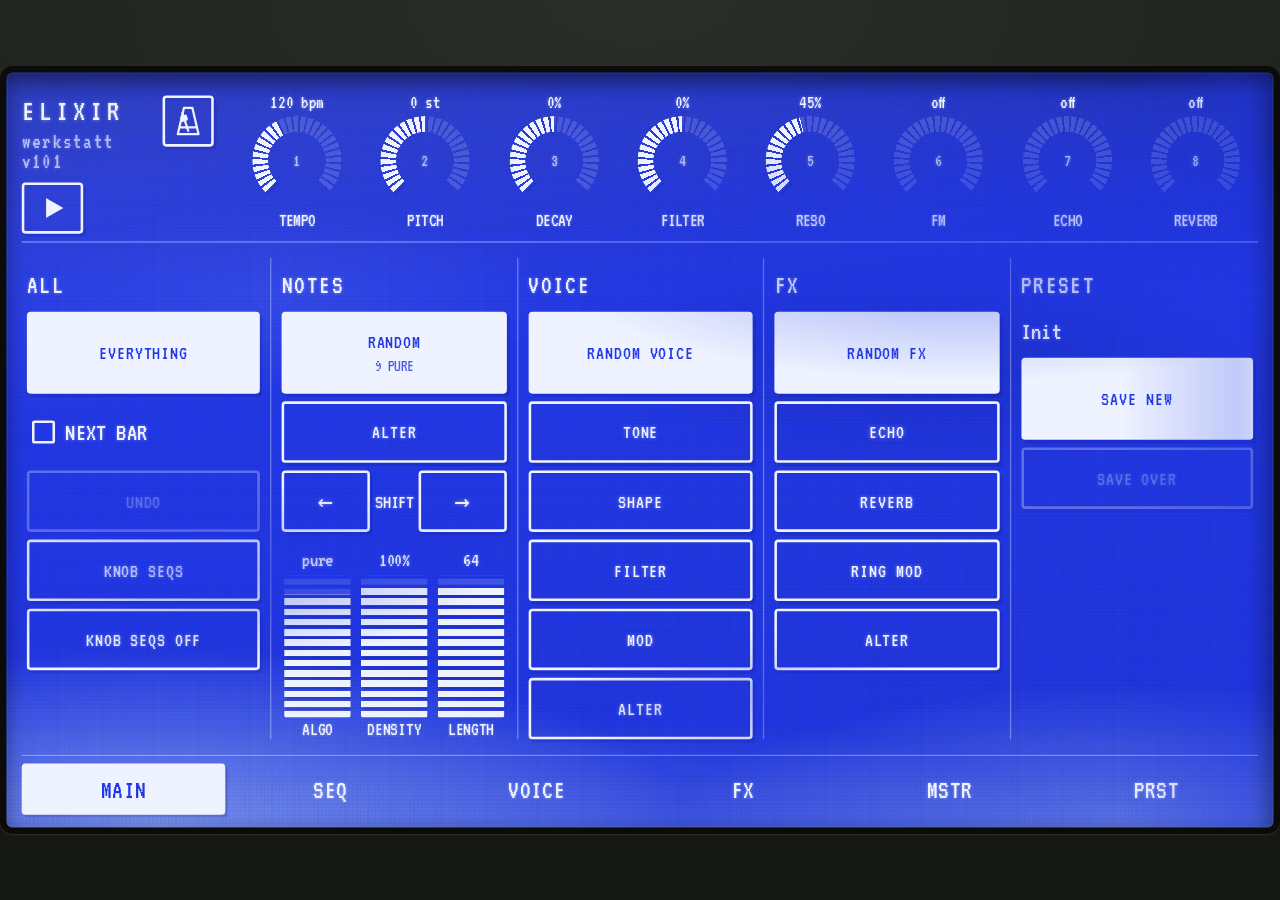
==== index.html @ aa63d7a5 "Voice page laid out like the DFAM: a panel tab and an xtra tab The panel has the two voices as the D" ====
<!doctype html>
<html lang="en">
<meta charset="utf-8">
<title>Elixir Werkstatt</title>
<meta name="viewport" content="width=device-width, initial-scale=1, maximum-scale=1, user-scalable=no, viewport-fit=cover">
<meta name="apple-mobile-web-app-capable" content="yes">
<meta name="mobile-web-app-capable" content="yes">
<meta name="theme-color" content="#0b0c0a">
<link rel="manifest" href="manifest.webmanifest">
<link rel="icon" href="icons/icon-192.png" sizes="192x192" type="image/png">
<link rel="apple-touch-icon" href="icons/icon-192.png">
<meta name="description" content="Elixir Werkstatt: a landscape mono synth in the browser, playing a component-level model of the Moog Werkstatt-01 voice.">
<link rel="preconnect" href="https://fonts.googleapis.com">
<link rel="stylesheet" href="https://fonts.googleapis.com/css2?family=VT323&display=swap">
<style>

/* ==== Elixir Synth: the screen ====
   One pane of blue backlit LCD in a black bezel on a dark case, like a character module: the pixels lit near-white on
   the blue, a faint ghost of the unlit ones, a soft glow round the lit ones, and a pixel font throughout. Buttons are outlined
   boxes that invert when pressed or chosen; faders and meters are segmented bar graphs. Sections inside the screen
   are parted by thin ink lines; the sheets that open over it (a knob's sequencer, randomise, prefs) are panes of
   their own. Nothing scrolls but the presets list and the pop-ups' lists.
   The screen is landscape, 5:3, laid out once at 1000 x 600 and scaled to fit the window (--k, set by mFit in ui.js),
   with the dark case showing round it; so it reads the same at any size, as a plugin window that resizes does. */

/* ---- the page and the screen ---- */
* { box-sizing: border-box; }
html, body { margin: 0; overscroll-behavior: none; }
[hidden] { display: none !important; }
body { position: relative; height: 100dvh; overflow: hidden; -webkit-tap-highlight-color: transparent; background: radial-gradient(120% 80% at 50% 0%, #2a2d28, #161815) fixed; }
.m {
  /* the colours, set from one LCD look (the blue one here; ui.js's LCD_LOOKS swaps them): the panel and its pixels,
     as colours and as r g b for the see-through ones; light is the backlight's bloom, shade its dark corners */
  --panel: #2238e6; --ink: #eef3ff; --panel-rgb: 34 56 230; --ink-rgb: 225 235 255; --light-rgb: 185 215 255; --shade-rgb: 6 12 90; --glow: 1;
  --muted: rgb(var(--ink-rgb) / .7); --tint: rgb(var(--ink-rgb) / .08); --tint-2: rgb(var(--ink-rgb) / .15); --ghost: rgb(var(--ink-rgb) / .17); --led: var(--ink);
  --display: "VT323", ui-monospace, monospace; --body: "VT323", ui-monospace, monospace; --mono: "VT323", ui-monospace, monospace;
  --fs-xs: 1.12rem; --fs-s: 1.25rem; --fs-m: 1.3rem; --fs-l: 1.6rem;
  --rule: 1px solid rgb(var(--ink-rgb) / .38);
  position: absolute; left: 50%; top: 50%; width: 1000px; height: 600px; transform: translate(-50%, -50%) scale(var(--k, 1));
  display: grid; grid-template-columns: 150px minmax(0, 1fr); grid-template-rows: 124px minmax(0, 1fr) auto;
  grid-template-areas: "top dials" "pages pages" "tabs tabs"; column-gap: 16px; padding: 8px 12px 10px;
  font-family: var(--body); color: var(--ink);
  touch-action: manipulation; -webkit-user-select: none; user-select: none;
  -webkit-touch-callout: none; /* a long hold mustn't bring up the phone's own menus */
  border: 5px solid #0b0c0a; border-radius: 10px;
  /* uneven backlighting: lit from LEDs along the lower edge, as a cheap LCD is, so it glows brighter near
     the bottom corners, fades toward the top, and has a dim patch where the light doesn't quite reach; the glass
     texture sits over it (all behind the pixels, so the type stays as bright) */
  background-color: var(--panel);
  background-image: linear-gradient(170deg, rgba(255, 255, 255, .1), rgba(255, 255, 255, 0) 38%, rgba(0, 0, 0, .05)),
    repeating-linear-gradient(0deg, rgba(0, 0, 0, .03) 0 1px, transparent 1px 3px), repeating-linear-gradient(90deg, rgba(0, 0, 0, .03) 0 1px, transparent 1px 3px),
    radial-gradient(60% 34% at 12% 100%, rgb(var(--light-rgb) / .6), rgb(var(--light-rgb) / 0) 70%),
    radial-gradient(52% 30% at 88% 102%, rgb(var(--light-rgb) / .45), rgb(var(--light-rgb) / 0) 70%),
    radial-gradient(45% 25% at 50% 104%, rgb(var(--light-rgb) / .26), rgb(var(--light-rgb) / 0) 75%),
    radial-gradient(38% 22% at 72% 38%, rgb(var(--shade-rgb) / .16), rgb(var(--shade-rgb) / 0) 70%),
    radial-gradient(30% 18% at 22% 30%, rgb(var(--light-rgb) / .08), rgb(var(--light-rgb) / 0) 70%),
    linear-gradient(180deg, rgb(var(--shade-rgb) / .22) 0%, rgb(var(--shade-rgb) / 0) 30%),
    radial-gradient(130% 100% at 50% 60%, rgba(0, 0, 0, 0) 55%, rgb(var(--shade-rgb) / .3) 100%);
  /* depth: it sits deep in its bezel, the inner shadow heaviest at the top right */
  box-shadow: inset 0 6px 16px rgba(0, 0, 0, .36), inset -8px 8px 18px rgba(0, 0, 0, .2), inset 0 0 0 1px rgba(255, 255, 255, .1), 0 1px 0 rgba(255, 255, 255, .07);
}
/* faded patches: an old LCD loses contrast in places, so a few soft patches show their pixels dimmer (a glass-coloured
   veil, clearest at the top right, a smaller one low on the left, a faint band down the right edge; it never takes a
   touch, and the sheets open above it) */
.m::after { content: ""; position: absolute; inset: 0; border-radius: inherit; pointer-events: none; z-index: 5;
  background: radial-gradient(34% 17% at 76% 24%, rgb(var(--panel-rgb) / .42), rgb(var(--panel-rgb) / 0) 100%),
    radial-gradient(22% 12% at 16% 66%, rgb(var(--panel-rgb) / .38), rgb(var(--panel-rgb) / 0) 100%),
    radial-gradient(14% 9% at 58% 83%, rgb(var(--panel-rgb) / .3), rgb(var(--panel-rgb) / 0) 100%),
    linear-gradient(90deg, rgb(var(--panel-rgb) / 0) 88%, rgb(var(--panel-rgb) / .22) 97%, rgb(var(--panel-rgb) / .1)); }
/* the lit pixels' glow, a little stronger toward the top right, where the light gathers
   (--d, set per control by mDepth in ui.js: 1 at the bottom left, about 1.7 at the top right) */
.m, .m button, .m-title, .m .m-flab, .m .m-vf output { --d: 1; text-shadow: 0 0 calc(2.5px * var(--d)) rgb(var(--ink-rgb) / calc(var(--glow, 1) * (.38 + .1 * var(--d)))); }
.m .m-vtrack i, .m .m-seq-steps i::after, .m .m-seq-steps i::before, .m .m-gr i b { filter: drop-shadow(calc(2px * var(--d, 1)) calc(2.2px * var(--d, 1)) 0 rgb(var(--shade-rgb) / .17)); }
.m .m-btn, .m .m-toggle, .m .m-pload, .m .m-tabs button { box-shadow: calc(2px * var(--d, 1)) calc(2.2px * var(--d, 1)) 0 rgb(var(--shade-rgb) / .14); }
.m .m-tabs button:not([aria-selected="true"]) { box-shadow: none; }

/* cards: the sheets are glass of their own; the sections inside the screen are bare */
.m-card { padding: 16px; border: 4px solid #0b0c0a; border-radius: 8px; background-color: var(--panel);
  background-image: linear-gradient(170deg, rgba(255, 255, 255, .16), rgba(255, 255, 255, 0) 40%, rgba(0, 0, 0, .06)),
    repeating-linear-gradient(0deg, rgba(0, 0, 0, .03) 0 1px, transparent 1px 3px), repeating-linear-gradient(90deg, rgba(0, 0, 0, .03) 0 1px, transparent 1px 3px);
  box-shadow: inset 0 3px 10px rgba(0, 0, 0, .28), inset 0 0 0 1px rgba(255, 255, 255, .1), 0 1px 0 rgba(255, 255, 255, .07); }
.m > .m-card, .m-pages .m-card, .m-side .m-card { background: none; border: 0; border-radius: 0; box-shadow: none; }

/* ---- controls ---- */
.m button { font: inherit; color: var(--ink); border: 0; cursor: pointer; touch-action: manipulation; }
/* buttons: an outlined box, inverted when pressed or chosen */
.m-btn { min-height: 56px; font-size: var(--fs-m) !important; }
.m-big { font-size: 1.1rem !important; }
.m-toggle { min-width: 64px; min-height: 36px; font-size: var(--fs-s) !important; }
.m .m-btn, .m .m-toggle, .m .m-pload, .m-tabs button {
  background: transparent !important; border: 2px solid var(--ink); border-radius: 3px; font-weight: 400; text-transform: uppercase; letter-spacing: .06em; }
.m .m-btn:active, .m .m-big, .m-tabs button[aria-selected="true"], .m .m-toggle[aria-pressed="true"], .m .m-plist li.cur .m-pload {
  background: var(--ink) !important; color: var(--panel) !important; text-shadow: none; }
.m .m-big:active { transform: none; background: transparent !important; color: var(--ink) !important; }
.m .m-btn:disabled { opacity: .3; }

/* a checkbox drawn as an LCD box: a ticked one is filled */
.m-chk { position: relative; display: flex; align-items: center; gap: 10px; min-height: 40px; text-transform: uppercase; font-size: var(--fs-xs); cursor: pointer; }
.m-chk input { position: absolute; left: 0; top: 0; opacity: 0; width: 1px; height: 1px; margin: 0; }
.m-chk i { flex: none; width: 24px; height: 24px; border: 2px solid var(--ink); border-radius: 2px; box-shadow: inset 0 0 0 3px var(--panel); }
.m-chk input:checked + i { background: var(--ink); }
.m-chk input:focus-visible + i { outline: 2px dashed var(--ink); outline-offset: 2px; }

/* a heading with its controls */
.m-chead { display: flex; align-items: center; justify-content: space-between; }
.m-chead b { font-size: var(--fs-m); }
.m .m-chead b { font-weight: 400; text-transform: uppercase; letter-spacing: .08em; }

/* a meter (the compressor's gain reduction), segmented */
.m-gr { display: grid; grid-template-columns: auto 1fr auto; gap: 10px; align-items: center; font-size: var(--fs-s); }
.m .m-gr i { height: 14px; border-radius: 0; overflow: hidden; display: flex; justify-content: flex-end;
  background: repeating-linear-gradient(to left, var(--ghost) 0 5px, transparent 5px 8px); }
.m .m-gr i b { height: 100%; width: 100%; border-radius: 0; background: repeating-linear-gradient(to left, var(--ink) 0 5px, transparent 5px 8px); background-position: right;
  /* the reading shows by clipping a full bar from the left (--gr, 0 to 1): no layout each step */
  clip-path: inset(0 0 0 calc((1 - var(--gr, 0)) * 100%)); }
.m-gr output { font-family: var(--mono); font-size: var(--fs-xs); color: var(--muted); min-width: 4.5em; text-align: right; font-variant-numeric: tabular-nums; }

/* faders: a column of segments, the unlit ones a faint ghost, the value the top lit segment; readout above, label under */
.m-faders { display: grid; gap: 14px; }
.m-vf { display: grid; grid-template-rows: 2.6em auto auto; justify-items: center; gap: 6px; min-width: 0; }
.m-vf output { font-family: var(--mono); text-align: center; white-space: pre-line; align-self: end; overflow: hidden; max-width: 100%; font-variant-numeric: tabular-nums; }
.m .m-vf output { font-size: var(--fs-xs); line-height: 1; color: var(--ink); }
.m .m-flab { font-size: var(--fs-xs); font-weight: 400; text-transform: uppercase; letter-spacing: .03em; }
.m .m-vtrack { --f: 0; position: relative; width: 56px; height: 150px; border-radius: 2px; touch-action: none; cursor: ns-resize; overflow: hidden;
  background: repeating-linear-gradient(to top, var(--ghost) 0 5px, transparent 5px 8px); background-position: bottom; }
.m .m-vtrack i { position: absolute; left: 0; right: 0; bottom: 0; height: round(down, calc(var(--f) * 100%), 8px);
  background: repeating-linear-gradient(to top, var(--ink) 0 5px, transparent 5px 8px); background-position: bottom; }
.m .m-vtrack b { position: absolute; display: none; }
.m .m-vf.held .m-vtrack { outline: 2px solid var(--ink); outline-offset: 3px; }
/* a fader with a sequencer moving it: its label inverted, its own setting a bar across the track */
.m .m-vf.seq .m-flab { background: var(--ink); color: var(--panel); padding: 0 4px; text-shadow: none; }
.m .m-vtrack.mod { overflow: visible; }
.m .m-vtrack.mod b { display: block; left: -3px; right: -3px; height: 4px; border-radius: 0; bottom: calc(var(--b) * (100% - 4px)); background: var(--ink); box-shadow: 0 0 0 2px var(--panel); }

/* the perf dials' base (they're .m-vf too): a two-line readout over, the label under */
#m-perf .m-vf { display: flex; flex-direction: column; align-items: center; min-height: 0; gap: 3px; }
#m-perf .m-vf output { font-size: min(var(--fs-xs), 16px); line-height: 1; color: var(--ink); height: 2.5em; display: flex; align-items: flex-end; justify-content: center; flex: none; align-self: stretch; }
.m #m-perf .m-flab { font-size: min(var(--fs-xs), 16px); letter-spacing: -.02em; white-space: nowrap; line-height: 1.2; }
#m-perf .m-vtrack { width: min(56px, 100%); flex: 1; height: auto; min-height: 48px; }

/* the dials (perf): a ring of segments over three quarters of a turn, lit up to the value, the CC number in the middle;
   as big as the cell lets them be, the readout over and the label under */
.m .m-dial { container-type: size; display: flex; flex-direction: column; align-items: center; justify-content: center; gap: 2px; min-height: 0; }
.m #m-perf .m-dial output { height: auto; font-size: min(var(--fs-xs), 15.2px); white-space: nowrap; align-items: center; }
.m #m-perf .m-dial .m-flab { font-size: min(var(--fs-xs), 15.2px); max-width: 100%; overflow: hidden; text-overflow: ellipsis; }
.m #m-perf .m-dial .m-vtrack { --s: min(100cqw - 6px, 100cqh - 44px, 96px); flex: none; width: var(--s); height: var(--s); min-height: 0; border-radius: 50%;
  overflow: visible; cursor: ns-resize; background: none; }
.m .m-dial .m-vtrack::before, .m .m-dial .m-vtrack i { content: ''; position: absolute; inset: 0; height: auto; border-radius: 50%;
  -webkit-mask: radial-gradient(closest-side, transparent 64%, #000 65%, #000 99%, transparent 100%), repeating-conic-gradient(from 225deg, #000 0 7deg, transparent 7deg 10deg);
  -webkit-mask-composite: source-in; mask: radial-gradient(closest-side, transparent 64%, #000 65%, #000 99%, transparent 100%) intersect, repeating-conic-gradient(from 225deg, #000 0 7deg, transparent 7deg 10deg); }
.m .m-dial .m-vtrack::before { background: conic-gradient(from 225deg, var(--ghost) 0 270deg, transparent 270deg); }
.m .m-dial .m-vtrack i { background: conic-gradient(from 225deg, var(--ink) 0 calc(var(--f) * 270deg), transparent calc(var(--f) * 270deg)); transition: none; }
.m .m-dial .m-vtrack em { position: absolute; inset: 0; display: grid; place-items: center; font-style: normal; font-family: var(--mono);
  font-size: min(var(--fs-xs), 14px); color: var(--muted); }
/* a dial's own setting under its sequencer: a needle at that angle */
.m .m-dial .m-vtrack.mod b { display: block; left: calc(50% - 2px); right: auto; top: 0; bottom: auto; width: 4px; height: 50%; box-shadow: none;
  -webkit-mask: linear-gradient(#000 0 30%, transparent 30%); mask: linear-gradient(#000 0 30%, transparent 30%);
  transform-origin: 50% 100%; transform: rotate(calc(-135deg + var(--b) * 270deg)); }
.m .m-dial.held .m-vtrack { outline: 2px solid var(--ink); outline-offset: 3px; }

/* the small faders (seq, voice, fx, master): a one-line readout, a narrow label */
.m-row .m-vf, .m-vset .m-vf, .m-seqf .m-vf { display: flex; flex-direction: column; align-items: center; min-height: 0; gap: 2px; }
.m .m-row .m-vf output, .m .m-vset .m-vf output, .m .m-seqf .m-vf output {
  font-size: min(var(--fs-xs), 16.1px); line-height: 1; height: 1.1em; flex: none; align-self: stretch; text-align: center; white-space: nowrap; max-width: 100%; overflow: hidden; text-overflow: ellipsis; }
.m .m-row .m-flab, .m .m-vset .m-flab, .m .m-seqf .m-flab { font-size: min(1.05rem, 15.2px); letter-spacing: 0; white-space: nowrap; max-width: 100%; overflow: hidden; text-overflow: ellipsis; }
.m .m-row .m-vtrack, .m .m-vset .m-vtrack, .m .m-seqf .m-vtrack { width: min(52px, 100%); flex: 1; height: auto; min-height: 12px; }

/* ---- the frame: title, pages, randomise and the page buttons ---- */
.m-top { grid-area: top; display: flex; flex-direction: column; justify-content: space-between; gap: 8px; padding: 10px 0 8px; }
.m .m-title { align-self: flex-start; padding: 0; background: none; text-align: left; cursor: pointer; font-family: var(--display); font-size: 1.5rem; font-weight: 400; letter-spacing: .14em; text-transform: uppercase; color: var(--ink); }
.m-trow { display: flex; align-items: flex-start; justify-content: space-between; gap: 6px; }
/* the metronome, beside the title: a little metronome, filled while on; its arm swings over to the other side on each
   beat while it plays */
.m .m-metro { display: grid; place-items: center; flex: none; width: 40px; height: 40px; min-height: 40px; padding: 0; }
.m-metro svg { width: 26px; height: 26px; fill: none; stroke: currentColor; stroke-width: 1.6; stroke-linejoin: round; stroke-linecap: round; overflow: visible; }
.m-metro rect { fill: currentColor; }
.m-metro-arm { transform-origin: 12px 19px; transform: rotate(-18deg); transition: transform .12s ease-out; }
.m-metro.tock .m-metro-arm { transform: rotate(18deg); }
.m .m-metro[aria-pressed="true"] { background: var(--ink) !important; color: var(--panel) !important; text-shadow: none; }
@media (prefers-reduced-motion: reduce) { .m-metro-arm { transition: none; } }
.m-ver { display: block; margin-top: 4px; font-size: .7em; letter-spacing: .06em; text-transform: none; opacity: .7; }

/* under the title: the play button (a triangle, a square while playing), and while recording (R) REC and the time */
.m-tport { display: flex; align-items: center; gap: 8px; min-width: 0; }
.m .m-play { display: grid; place-items: center; flex: none; width: 48px; min-height: 40px; height: 40px; padding: 0; }
.m-play i { display: block; width: 14px; height: 16px; margin-left: 3px; background: currentColor; clip-path: polygon(0 0, 100% 50%, 0 100%); }
.m-play[aria-pressed="true"] i { width: 14px; height: 14px; margin-left: 0; clip-path: none; }
.m-recind { align-self: center; display: flex; align-items: center; height: 40px; padding: 0 6px; white-space: nowrap; border: 2px solid var(--ink); border-radius: 3px; background: var(--ink); color: var(--panel);
  font-family: var(--mono); font-size: var(--fs-s); text-transform: uppercase; letter-spacing: .04em; font-variant-numeric: tabular-nums; }
.m-recind.on { animation: m-blink 1s steps(1) infinite; }
@keyframes m-blink { 50% { opacity: .55; } }
@media (prefers-reduced-motion: reduce) { .m-recind.on { animation: none; } }
/* the pages sit side by side under the dials, one in view; swipe across them or tap a page button. Each page is one
   screen, no scrolling. One rule the full width over them (under the dials) and one under them (over the page buttons) */
.m-pages { grid-area: pages; display: grid; grid-auto-flow: column; grid-auto-columns: 100%; column-gap: 16px; min-height: 0; padding: 6px 0; overflow: hidden;
  border-top: var(--rule); border-bottom: var(--rule);
  overscroll-behavior-x: contain; scrollbar-width: none; touch-action: none; }
.m-pages::-webkit-scrollbar { display: none; }
.m-panel { display: grid; grid-template-rows: 1fr; gap: 12px; align-content: stretch; min-height: 0; overflow: hidden; }

/* the page buttons, one line of six along the bottom, under the pages */
.m > .m-tabs { grid-area: tabs; display: grid; grid-template-columns: repeat(6, minmax(0, 1fr)); gap: 2px; padding: 6px 0 0; }
.m-tabs button { border-color: transparent; min-width: 0; }
.m-tabs button[aria-selected="true"] { border-color: var(--ink); }
.m .m-tabs button { min-height: 40px; padding: 0; font-size: 1.3rem !important; letter-spacing: .04em; }

/* ---- perf, always on show: eight dials in a line along the top right ---- */
.m-side { grid-area: dials; display: grid; grid-template-columns: minmax(0, 1fr); min-height: 0; overflow: hidden; }
.m-play-card { display: grid; min-height: 0; padding: 6px 0 4px; }
#m-perf { grid-template-columns: repeat(8, minmax(0, 1fr)); grid-template-rows: minmax(0, 1fr); gap: 2px; min-height: 0; }
/* the prefs sheet (a tap on the title opens it) */
.m-rnd .m-rand-card { width: 100%; display: grid; grid-template-rows: auto minmax(0, 1fr); gap: 12px; pointer-events: auto;
  box-shadow: 0 -8px 30px rgba(0, 0, 0, .5), inset 0 3px 10px rgba(0, 0, 0, .28); }
.m-rnd .m-chead { gap: 16px; text-transform: uppercase; }
/* prefs: under the dials */
.m-seq.m-prefs { top: 136px; bottom: auto; height: auto; }
.m-prefs .m-rand-card { grid-template-rows: auto auto; }
.m-prefs .m-chead .m-btn { min-height: 40px; min-width: 120px; font-size: var(--fs-s) !important; }
.m-prefs-body { display: grid; gap: 16px; align-content: start; }
.m-aload { font-family: var(--mono); font-size: var(--fs-xs); text-transform: none; }
.m-prefs .m-foot { text-align: left; }
.m-nextbar { gap: 8px; font-size: var(--fs-s); white-space: nowrap; justify-content: flex-start; min-height: 30px; min-width: 0; }
.m-nextbar i { width: 18px; height: 18px; }
/* next bar: a button waiting for the bar flashes */
.m .m-btn.pending { animation: m-flash .5s steps(1) infinite; }
@media (prefers-reduced-motion: reduce) { .m .m-btn.pending { animation: none; outline: 2px dashed var(--ink); outline-offset: 2px; } }

/* ---- main: every page's randomisers in one place, a column each (as the pages' own columns: the big random button,
   then a row each), with everything, next bar and undo first and save last ---- */
.m-main-card { display: grid; grid-template-columns: repeat(5, minmax(0, 1fr)); min-height: 0; padding: 6px 2px; }
.m-mcol { display: grid; grid-template-rows: 36px 64px; grid-auto-rows: 48px; gap: 6px; align-content: start; min-height: 0; min-width: 0; padding: 0 8px; }
.m-mcol + .m-mcol { border-left: var(--rule); }
.m-mcol:first-child { padding-left: 2px; }
.m-mcol:last-child { padding-right: 2px; }
.m .m-mcol .m-btn { min-height: 0; min-width: 0; font-size: min(var(--fs-xs), 15.6px) !important; padding: 0 4px; overflow: hidden; white-space: nowrap; text-overflow: ellipsis; }
.m .m-mcol .m-mnotes { flex-direction: column; }
.m-mcol .m-nextbar { min-height: 0; padding-left: 4px; }
.m .m-mcol .m-toggle { min-height: 0; min-width: 0; font-size: min(var(--fs-xs), 15.6px) !important; padding: 0 4px; }
.m-mcol .m-nshift { align-items: stretch; text-align: center; }
.m-mcol .m-nshift > span { align-self: center; }
.m .m-mcol .m-nshift .m-btn { font-size: var(--fs-s) !important; }
.m-mcol .m-fxhead b { padding-left: 0; }
.m-mnotescol { grid-template-rows: 36px 64px 48px 48px minmax(0, 1fr); align-content: stretch; }
.m-row.m-mlen { grid-template-columns: repeat(3, minmax(0, 1fr)); padding-top: 8px; }
.m-mpreset { grid-template-rows: 36px 30px 64px; }
.m-mcur { align-self: center; overflow: hidden; text-overflow: ellipsis; white-space: nowrap; font-size: var(--fs-s); }
.m-mpreset .m-note { line-height: 1.2; }

/* ---- seq: the page buttons and tools, the sixteen steps in one line, the gate (or morph) lane, then the faders ---- */
.m-seqpage { display: grid; grid-template-rows: auto minmax(0, 1.6fr) minmax(0, 0.9fr) 134px; grid-template-columns: minmax(0, 1fr) 118px; gap: 8px 10px; min-height: 0; padding: 6px 2px; }
.m-seqpage > * { grid-column: 1; }
/* random, alter and undo: a column down the right, as on the voice and fx pages */
.m-seqpage > .m-seqbtns { grid-column: 2; grid-row: 1 / -1; }
/* the pages: four tabs (the one playing underlined), copy, morph, shift and octave */
.m-npages { display: grid; grid-template-columns: repeat(4, minmax(0, 0.9fr)) minmax(0, 2fr) minmax(0, 1.4fr) minmax(0, 2.4fr) minmax(0, 2.4fr); gap: 4px; }
.m-nshift { display: grid; grid-template-columns: minmax(0, 1fr) auto minmax(0, 1fr); gap: 4px; align-items: center; }
.m-nshift span { text-transform: uppercase; font-size: min(var(--fs-xs), 16px); }
.m .m-npages .m-btn[aria-pressed="true"] { background: var(--ink) !important; color: var(--panel) !important; text-shadow: none; }
.m-steps[hidden] { display: none; }
.m-noct { display: grid; grid-template-columns: minmax(0, 1fr) 36px minmax(0, 1fr); gap: 4px; align-items: center; }
.m-noct output { text-align: center; font-size: min(var(--fs-xs), 16px); }
.m .m-npages .m-btn:disabled { opacity: .35; }
.m .m-npages .m-btn { min-height: 40px; padding: 0 2px; font-size: min(var(--fs-xs), 16px) !important; letter-spacing: .02em; white-space: nowrap; overflow: hidden; }
.m .m-npages .m-btn[aria-selected="true"] { background: var(--ink) !important; color: var(--panel) !important; text-shadow: none; }
.m .m-npages .m-btn.now { box-shadow: inset 0 -5px 0 var(--ink); }
.m .m-npages .m-btn.now[aria-selected="true"] { box-shadow: inset 0 -5px 0 var(--panel); }
.m-steps { display: grid; grid-template-columns: repeat(16, minmax(0, 1fr)); grid-template-rows: minmax(0, 1fr); gap: 4px; min-height: 0; touch-action: none; }
/* a step: its note on top, a bar for its note (or gate) filling from the bottom, A and S lit when accented or sliding */
.m-step { --f: 0; position: relative; display: grid; grid-template-rows: auto minmax(0, 1fr) auto; gap: 2px; min-height: 0; padding: 3px 2px; border: 2px solid var(--ink); border-radius: 2px; }
.m-step:nth-child(4n+1) { box-shadow: inset 3px 0 0 var(--tint-2); }
.m-sn { font-size: min(var(--fs-xs), 15.6px); line-height: 1; text-align: center; white-space: nowrap; overflow: hidden; }
.m-sbar { display: block; min-height: 0; background: repeating-linear-gradient(to top, var(--ghost) 0 4px, transparent 4px 6px); position: relative; }
.m-sbar::after { content: ""; position: absolute; left: 0; right: 0; bottom: 0; height: round(down, calc(var(--f) * 100%), 6px);
  background: repeating-linear-gradient(to top, var(--ink) 0 4px, transparent 4px 6px); background-position: bottom; transition: height .09s cubic-bezier(.2, .7, .3, 1); }
.m-sm { display: flex; justify-content: space-between; font-size: min(1.05rem, 15px); line-height: 1; gap: 3px; }
.m-sm b { flex: 1; font-weight: 400; padding: 7px 0; text-align: center; opacity: .45; border: 1px solid currentColor; cursor: pointer; border-radius: 2px; }
.m-step.acc .m-sm .a, .m-step.slide .m-sm .s { opacity: 1; background: var(--ink); color: var(--panel); text-shadow: none; }
.m-step.rest .m-sn, .m-step.rest .m-sbar { opacity: .3; }
.m-step.now { outline: 3px solid var(--ink); outline-offset: 1px; }
/* the gate lane: a bar for each step's gate, its length under it */
.m-gstep { grid-template-rows: minmax(0, 1fr) auto; }
.m-gstep.rest .m-sbar { opacity: 1; }
/* a step density thins out: still shown, dashed and dimmed */
.m-step.thin { border-style: dashed; }
/* steps (and pages) past the sequence's length */
.m-step.out { opacity: .3; }
.m .m-npages .m-btn.out { opacity: .45; }
.m-step.thin .m-sn, .m-step.thin .m-sbar { opacity: .35; }
.m-sm b:hover { background: var(--tint-2); }
.m-seqlow { display: grid; grid-template-columns: minmax(0, 1fr); gap: 8px; min-height: 0; border-top: var(--rule); padding-top: 6px; }
.m-seqf { grid-template-columns: repeat(8, minmax(0, 1fr)); grid-template-rows: minmax(0, 1fr); gap: 4px; min-height: 0; }
.m-nalgo { display: block; margin-top: 4px; font-size: .85em; letter-spacing: 0; opacity: .8; }
.m .m-seqbtns .m-btn { flex-direction: column; }

/* ---- voice: two tabs (tone + shape, filter + mod), each two sections side by side, two rows of faders in each ---- */
.m-voice-card { display: grid; grid-template-rows: auto minmax(0, 1fr); grid-template-columns: minmax(0, 1fr) 118px; gap: 10px 10px; min-height: 0; padding: 10px 2px; }
.m-vsec, .m-vsets { grid-column: 1; }
/* the voice's and the fx page's randomisers, a column down the right: the whole page, each section, alter, undo */
.m-vbtns { grid-column: 2; grid-row: 1 / 3; display: grid; grid-template-rows: 1.4fr; grid-auto-rows: minmax(0, 1fr); gap: 6px; min-height: 0; }
.m .m-vbtns .m-btn { min-height: 0; font-size: min(var(--fs-xs), 15.6px) !important; padding: 0 4px; }
.m-vsec { display: grid; grid-template-columns: repeat(2, minmax(0, 1fr)); /* panel, xtra */ gap: 0; align-items: end; border-bottom: 2px solid var(--ink); }
.m .m-vsec .m-btn { min-height: 44px; margin-bottom: -2px; border-color: transparent; border-bottom: 0; border-radius: 4px 4px 0 0; box-shadow: none; opacity: .8; }
.m .m-vsec .m-btn[aria-selected="true"] { position: relative; z-index: 1; background: var(--panel) !important; color: var(--ink) !important; border-color: var(--ink); opacity: 1; text-shadow: inherit; }
.m-vsets { display: grid; min-height: 0; margin-top: -10px; padding: 6px 4px 6px; border: 2px solid var(--ink); border-top: 0; }
.m-vtab { display: grid; gap: 0; min-height: 0; }
.m-vpart { display: grid; grid-template-rows: auto minmax(0, 1fr); gap: 2px; min-height: 0; min-width: 0; padding: 0 8px; }
.m-vpart + .m-vpart { border-left: var(--rule); }
.m-vset { grid-template-rows: repeat(2, minmax(0, 1fr)); gap: 8px 4px; min-height: 0; }


/* ---- fx: the echo, the reverb and the ring mod side by side (as the voice page's sections), each its name over one
   row of full-height faders; the randomisers down the right ---- */
.m-fx-card { display: grid; grid-template-columns: minmax(0, 1fr) 118px; gap: 10px; min-height: 0; padding: 8px 2px; }
.m-fx-card .m-vbtns { grid-row: 1; }
/* (the seq and fx columns have fewer buttons than the voice's: theirs keep one size, top-aligned) */
.m-fx-card .m-vbtns, .m-seqpage > .m-seqbtns { grid-template-rows: 74px; grid-auto-rows: 52px; align-content: start; }
.m-fxsets { display: grid; grid-template-columns: 5fr 5fr 3fr 5fr; min-height: 0; }
.m-fxsets .m-vpart { padding: 0 6px; }
.m-fxsets .m-vpart:first-child { padding-left: 2px; }
.m-fxsets .m-vpart:last-child { padding-right: 2px; }
.m-fxhead { display: flex; align-items: center; justify-content: space-between; gap: 10px; min-height: 40px; }
.m-fxhead b { font-weight: 400; text-transform: uppercase; letter-spacing: .08em; font-size: var(--fs-m); padding-left: 4px; }
.m-fxhead .m-chk { min-height: 36px; gap: 8px; }
.m-fxhead .m-chk i { width: 22px; height: 22px; }
/* small faders in a row, one column each (mstr: six to a row in both rows, so the compressor's line up under the
   distortion's) */
.m-row { grid-template-columns: repeat(6, minmax(0, 1fr)); grid-template-rows: minmax(0, 1fr); gap: 4px; min-height: 0; }
#m-echo, #m-verb { grid-template-columns: repeat(5, minmax(0, 1fr)); }
#m-ring { grid-template-columns: repeat(3, minmax(0, 1fr)); }
/* the duck: the fx ducked by the dry voice; its meter between the name and its on/off */
#m-duck { grid-template-columns: repeat(5, minmax(0, 1fr)); }
#m-duck.off { opacity: .4; }
.m-fxhead .m-gr { flex: 1; grid-template-columns: 1fr; }
.m-fxhead .m-toggle { min-width: 48px; min-height: 40px; }
/* (four sections share the fx page: their names a size smaller, so feedback, predelay and release fit) */
.m .m-fxsets .m-row .m-flab { font-size: min(.8rem, 12px); }

/* ---- mstr: the distortion, then the compressor, each a heading and a row ---- */
.m-comp-card { display: grid; grid-template-rows: auto minmax(0, 1fr) auto minmax(0, 1fr); gap: 6px; min-height: 0; padding: 8px 6px 8px 4px; }
.m-comp-card .m-chead { gap: 10px; min-height: 44px; }
.m-comp-card .m-chead:not(:first-child) { border-top: var(--rule); padding-top: 6px; }
.m-comp-card .m-chead b { white-space: nowrap; }
.m-comp-card .m-gr { flex: 1; grid-template-columns: 1fr auto; gap: 8px; }
.m-comp-card .m-toggle { min-width: 56px; min-height: 40px; }
#m-comp.off { opacity: .4; }

/* ---- prst: save at the top, the list between (it scrolls), the file buttons at the foot ---- */
.m-presets-card { display: grid; grid-template-rows: auto auto minmax(0, 1fr) auto; gap: 6px; min-height: 0; padding: 8px 2px; }
/* save new, and save over the loaded preset */
.m-psaves { display: grid; grid-template-columns: 1fr 1.6fr; gap: 8px; }
.m-psaves .m-btn { min-height: 52px; font-size: var(--fs-xs) !important; padding: 0 6px; overflow: hidden; text-overflow: ellipsis; white-space: nowrap; }
/* a passing note under them, taking no room while empty */
.m-note { margin: 0; min-height: 1.2em; font-size: var(--fs-s); color: var(--muted); }
.m-lcd { display: grid; grid-template-columns: 5.5em repeat(5, minmax(0, 1fr)); gap: 6px; align-items: center; text-transform: uppercase; font-size: var(--fs-xs); }
.m .m-lcd .m-btn { min-height: 38px; padding: 0 2px; font-size: min(var(--fs-xs), 16px) !important; }
.m .m-lcd .m-btn[aria-pressed="true"] { background: var(--ink) !important; color: var(--panel) !important; text-shadow: none; }
.m-presets-card .m-note:empty { min-height: 0; height: 0; margin-top: -6px; }
.m-plist { list-style: none; margin: 4px 0 0; padding: 4px 0 0; display: grid; gap: 4px; align-content: start; min-height: 0;
  overflow-y: auto; overscroll-behavior: contain; border-top: var(--rule); touch-action: pan-y; }
.m-plist li { display: flex; align-items: center; gap: 6px; }
.m-pgroup { font-size: var(--fs-xs); text-transform: uppercase; letter-spacing: .08em; color: var(--muted); padding: 10px 4px 2px; }
.m-pload { flex: 1; min-width: 0; display: flex; align-items: center; justify-content: space-between; gap: 10px; text-align: left; min-height: 46px; padding: 0 14px; }
.m-pload b { font-weight: 500; white-space: nowrap; overflow: hidden; text-overflow: ellipsis; }
.m-pload small { font-family: var(--mono); font-size: var(--fs-xs); color: var(--muted); flex: none; }
.m-plist li.cur .m-pload small { color: inherit; opacity: .7; }
/* a preset waiting for the next bar: its row flashes on and off */
.m .m-plist li.pending .m-pload { animation: m-flash .5s steps(1) infinite; }
@keyframes m-flash { 50% { opacity: .25; } }
@media (prefers-reduced-motion: reduce) { .m .m-plist li.pending .m-pload { animation: none; outline: 2px dashed var(--ink); outline-offset: 2px; } }
.m-pdel { background: none; color: var(--muted) !important; }
.m .m-pdel { min-height: 46px; min-width: 40px; padding: 0; text-align: center; font-size: 1.2rem !important; text-transform: uppercase; }
.m-pio { display: grid; grid-template-columns: repeat(auto-fit, minmax(0, 1fr)); gap: 10px; }
.m-pio .m-btn { min-height: 52px; font-size: var(--fs-xs) !important; white-space: nowrap; letter-spacing: 0; padding: 0 4px; }
.m-file { display: grid; place-items: center; cursor: pointer; position: relative; overflow: hidden; }
.m-file input { position: absolute; inset: 0; opacity: 0; cursor: pointer; font-size: 0; }
.m-install[hidden] { display: none; }
.m-foot { color: var(--muted); text-align: center; padding: 0; font-size: .95rem; line-height: 1.2; }
.m-foot a { color: inherit; }

/* ---- the knob step sequencer: a sheet over the pages, leaving the dials above it free; sixteen step bars in one
   row (the ones past the length faint), then length, slew, speed and depth as faders, and the buttons ---- */
.m-seq { position: absolute; left: 8px; right: 8px; top: 136px; bottom: 8px; z-index: 10; pointer-events: none; display: flex; align-items: stretch; justify-content: center; }
.m-seq[hidden] { display: none; }
.m-seq-card { width: 100%; height: 100%; display: grid; grid-template-rows: auto minmax(0, 1fr) minmax(0, 1fr); gap: 12px;
  pointer-events: auto; box-shadow: 0 -8px 30px rgba(0, 0, 0, .5), inset 0 3px 10px rgba(0, 0, 0, .28); }
.m-seq .m-chead { gap: 10px; }
.m-seq .m-chead output { flex: 1; text-align: right; color: var(--muted); font-size: var(--fs-s); }
.m-seq-steps { display: grid; grid-template-columns: repeat(16, minmax(0, 1fr)); gap: 5px; height: auto; min-height: 60px; touch-action: none; }
.m-seq-steps i { --up: 0; --dn: 0; position: relative; border-radius: 2px;
  background: linear-gradient(var(--ink), var(--ink)) center / 100% 2px no-repeat, repeating-linear-gradient(to top, var(--ghost) 0 5px, transparent 5px 8px); }
/* a step's offset: lit up from the middle line, or down from it */
.m-seq-steps i::after, .m-seq-steps i::before { content: ""; position: absolute; left: 0; right: 0; background: repeating-linear-gradient(to top, var(--ink) 0 5px, transparent 5px 8px); }
.m-seq-steps i::after { bottom: 50%; height: calc(var(--up) * 50%); background-position: bottom; }
.m-seq-steps i::before { top: 50%; height: calc(var(--dn) * 50%); background: repeating-linear-gradient(to bottom, var(--ink) 0 5px, transparent 5px 8px); }
.m-seq-steps i.off { opacity: .25; }
.m-seq-steps i.now { outline: 2px solid var(--ink); outline-offset: 2px; }
/* under the steps: length, slew, speed and depth as vertical faders (the value over, the name under), then the buttons */
.m-seq-low { display: grid; grid-template-columns: repeat(4, minmax(0, 1fr)) minmax(0, 2.6fr); gap: 12px; min-height: 0; border-top: var(--rule); padding-top: 8px; }
.m-seq-lenrow { display: grid; grid-template-rows: auto minmax(0, 1fr) auto; gap: 2px; justify-items: center; min-height: 0; }
.m-seq-lenrow span { order: 3; font-size: min(1.05rem, 15.2px); text-transform: uppercase; }
.m-seq-lenrow output { order: 1; white-space: nowrap; font-size: min(var(--fs-xs), 16.1px); line-height: 1; }
.m-seq-len { --f: 1; order: 2; position: relative; width: min(52px, 100%); min-height: 0; touch-action: none; cursor: ns-resize; border-radius: 2px; overflow: hidden;
  background: repeating-linear-gradient(to top, var(--ghost) 0 5px, transparent 5px 8px); background-position: bottom; }
.m-seq-len i { position: absolute; left: 0; right: 0; bottom: 0; height: round(down, calc(var(--w, 1) * 100%), 8px);
  background: repeating-linear-gradient(to top, var(--ink) 0 5px, transparent 5px 8px); background-position: bottom; }
.m-seq-btns { display: grid; grid-template-columns: 1fr 1fr; grid-template-rows: 1fr 1fr; gap: 8px; min-height: 0; }
.m .m-seq-btns .m-btn[aria-pressed="true"] { background: var(--ink) !important; color: var(--panel) !important; text-shadow: none; }
.m-seq-steps i b { display: none; position: absolute; right: 3px; top: 3px; z-index: 1; padding: 0 4px; font-size: 12px; line-height: 16px; background: var(--ink); color: var(--panel); border-radius: 2px; }
.m-seq-steps i.slide b { display: block; }
/* the four buttons in one type size, as the randomiser columns' */
.m .m-seq-btns .m-btn { min-height: 0; padding: 0 2px; font-size: min(var(--fs-xs), 15.6px) !important; }

/* ---- LCD fade: liquid crystal is slow, so segments come on quickly and linger a moment going off. The faders' and
   meters' lit segments, the step bars and the inverted buttons and tabs ease rather than jump (off slower than on);
   type changes as it does on a real LCD, at once ---- */
.m .m-vtrack i { transition: height .09s cubic-bezier(.2, .7, .3, 1), width .09s cubic-bezier(.2, .7, .3, 1); }
.m .m-gr i b { transition: clip-path .09s cubic-bezier(.2, .7, .3, 1); }
.m .m-seq-steps i::after, .m .m-seq-steps i::before { transition: height .09s cubic-bezier(.2, .7, .3, 1); }
.m .m-btn, .m .m-toggle, .m .m-pload, .m .m-tabs button { transition: background-color .22s ease-out, color .22s ease-out, opacity .22s ease-out; }
.m .m-btn:active, .m .m-tabs button[aria-selected="true"], .m .m-toggle[aria-pressed="true"] { transition-duration: .06s; }
.m .m-seq-steps i.now { transition: outline-color .2s ease-out, left .07s linear, bottom .07s linear; }
/* a fader moved by MIDI follows the knob straight away */
.m .m-vf.cc .m-vtrack i { transition: none; }
@media (prefers-reduced-motion: reduce) { .m .m-vtrack i, .m .m-gr i b, .m .m-seq-steps i::after, .m .m-seq-steps i::before, .m .m-btn, .m .m-toggle, .m .m-pload, .m .m-tabs button { transition: none; } }
.m-steps.off { opacity: .5; }

/* ---- held upright: the screen is landscape, so a phone held upright (a touch screen taller than it is wide) shows
   a prompt to turn it instead, in the LCD's colours (lcd.js sets them here too). The installed app opens landscape
   already (manifest), and where the browser lets a page lock the screen (Android), go fullscreen does that ---- */
.m-turn { --panel: #2238e6; --ink: #eef3ff; --ink-rgb: 225 235 255;
  display: none; position: fixed; inset: 0; z-index: 50; flex-direction: column; align-items: center; justify-content: center; gap: 28px;
  padding: 24px; background: var(--panel); color: var(--ink); font: 2rem "VT323", ui-monospace, monospace; text-align: center; text-transform: uppercase;
  text-shadow: 0 0 3px rgb(var(--ink-rgb) / .45); -webkit-user-select: none; user-select: none; }
.m-turn p { margin: 0; max-width: 12em; }
.m-turn-phone { width: 60px; height: 100px; border: 4px solid var(--ink); border-radius: 10px; animation: m-turn 2.4s ease-in-out infinite; }
@keyframes m-turn { 0%, 25% { transform: rotate(0); } 55%, 100% { transform: rotate(-90deg); } }
.m-turn-btn { font: inherit; color: var(--panel); background: var(--ink); border: 0; padding: 10px 22px; cursor: pointer; text-transform: inherit; }
@media (orientation: portrait) and (pointer: coarse) {
  .m-turn { display: flex; }
  .m { visibility: hidden; }
}
@media (prefers-reduced-motion: reduce) { .m-turn-phone { animation: none; transform: rotate(-90deg); } }
</style>

<main class="m" id="m">
  <header class="m-top">
    <div class="m-trow">
      <button class="m-title" id="m-title" type="button" aria-haspopup="dialog" aria-expanded="false" aria-label="elixir werkstatt: preferences">elixir<small class="m-ver">werkstatt v101</small></button>
      <button class="m-btn m-metro" id="m-metro" type="button" aria-pressed="false" aria-label="metronome" title="metronome"><svg viewBox="0 0 24 24" aria-hidden="true"><path class="m-metro-body" d="M9 2.5h6l4.5 19h-15z"/><path d="M6.5 16.5h11"/><g class="m-metro-arm"><path d="M12 19V5.5"/><rect x="10.3" y="8" width="3.4" height="3" rx=".5"/></g></svg></button>
    </div>
    <div class="m-tport">
      <button class="m-btn m-play" id="m-play" type="button" aria-pressed="false" aria-label="play (space)" title="play (space)"><i aria-hidden="true"></i></button>
      <output class="m-recind" id="m-rec-t" aria-live="polite" hidden></output>
    </div>
  </header>

  <div class="m-side" id="m-side" aria-label="perform">
    <section class="m-card m-play-card"><div class="m-faders m-dials" id="m-perf"></div></section>
  </div>

  <div class="m-pages" id="m-pages">
  <div class="m-panel" data-m-panel="main">
    <section class="m-card m-main-card">
      <div class="m-mcol" role="group" aria-label="randomise everything">
        <div class="m-fxhead"><b>all</b></div>
        <button class="m-btn m-big" id="m-mall" type="button">everything</button>
        <label class="m-chk m-nextbar"><input id="m-nextbar" type="checkbox"><i aria-hidden="true"></i>next bar</label>
        <button class="m-btn" data-undo type="button" disabled>undo</button>
        <button class="m-btn" id="m-fsrand" type="button">knob seqs</button>
        <button class="m-btn" id="m-fsoff" type="button">knob seqs off</button>
      </div>
      <div class="m-mcol m-mnotescol" role="group" aria-label="the notes">
        <div class="m-fxhead"><b>notes</b></div>
        <button class="m-btn m-big m-mnotes" data-nrand type="button">random<small class="m-nalgo" data-nalgo></small></button>
        <button class="m-btn" data-nalter type="button">alter</button>
        <span class="m-nshift" role="group" aria-label="shift"><button class="m-btn" type="button" data-nshift="-1" aria-label="shift the pattern left">←</button><span aria-hidden="true">shift</span><button class="m-btn" type="button" data-nshift="1" aria-label="shift the pattern right">→</button></span>
        <div class="m-faders m-row m-mlen" id="m-mlen"></div>
      </div>
      <div class="m-mcol" role="group" aria-label="randomise the voice">
        <div class="m-fxhead"><b>voice</b></div>
        <button class="m-btn m-big" id="m-mvrand" type="button">random voice</button>
        <button class="m-btn" data-vrand="tone" type="button">tone</button>
        <button class="m-btn" data-vrand="shape" type="button">shape</button>
        <button class="m-btn" data-vrand="filter" type="button">filter</button>
        <button class="m-btn" data-vrand="mod" type="button">mod</button>
        <button class="m-btn" id="m-mvalter" type="button">alter</button>
      </div>
      <div class="m-mcol" role="group" aria-label="randomise the effects">
        <div class="m-fxhead"><b>fx</b></div>
        <button class="m-btn m-big" id="m-fxr3" type="button">random fx</button>
        <button class="m-btn" data-fxrand="echo" type="button">echo</button>
        <button class="m-btn" data-fxrand="reverb" type="button">reverb</button>
        <button class="m-btn" data-fxrand="ring" type="button">ring mod</button>
        <button class="m-btn" id="m-fxa3" type="button">alter</button>
      </div>
      <div class="m-mcol m-mpreset" role="group" aria-label="preset">
        <div class="m-fxhead"><b>preset</b></div>
        <output class="m-mcur" id="m-mcur"></output>
        <button class="m-btn m-big" id="m-msave" type="button">save new</button>
        <button class="m-btn" id="m-mover" type="button">save over</button>
        <p class="m-note" id="m-mnote" aria-live="polite"></p>
      </div>
    </section>
  </div>

  <div class="m-panel" data-m-panel="seq">
    <section class="m-card m-seqpage">
      <div class="m-npages" id="m-npages" role="tablist" aria-label="page">
        <button class="m-btn" type="button" role="tab" data-page="0" aria-selected="true">1</button>
        <button class="m-btn" type="button" role="tab" data-page="1" aria-selected="false">2</button>
        <button class="m-btn" type="button" role="tab" data-page="2" aria-selected="false">3</button>
        <button class="m-btn" type="button" role="tab" data-page="3" aria-selected="false">4</button>
        <button class="m-btn" type="button" id="m-ncopy">copy to 2</button>
        <button class="m-btn" type="button" id="m-nlane" aria-pressed="false" aria-label="show the morph lane under the notes">morph</button>
        <span class="m-nshift" role="group" aria-label="shift"><button class="m-btn" type="button" id="m-nshift-l" data-nshift="-1" aria-label="shift the pattern left">←</button><span aria-hidden="true">shift</span><button class="m-btn" type="button" id="m-nshift-r" data-nshift="1" aria-label="shift the pattern right">→</button></span>
        <span class="m-noct" role="group" aria-label="octave"><button class="m-btn" type="button" id="m-noct-dn" aria-label="octave down">oct −</button><output id="m-noct-out">0</output><button class="m-btn" type="button" id="m-noct-up" aria-label="octave up">oct +</button></span>
      </div>
      <div class="m-steps" id="m-steps" role="grid" aria-label="the sixteen steps of the page"></div>
      <div class="m-steps m-gates" id="m-gates" role="grid" aria-label="the sixteen steps' gate times"></div>
      <div class="m-steps m-gates" id="m-morphs" role="grid" aria-label="the sixteen steps' morph values" hidden></div>
      <div class="m-seqlow">
        <div class="m-faders m-seqf" id="m-seqf"></div>
      </div>
      <div class="m-vbtns m-seqbtns" role="group" aria-label="randomise the notes">
        <button class="m-btn m-big" id="m-nrand" data-nrand type="button">random<small class="m-nalgo" data-nalgo></small></button>
        <button class="m-btn" id="m-nalter" data-nalter type="button">alter</button>
        <button class="m-btn" data-undo type="button" disabled>undo</button>
      </div>
    </section>
  </div>

  <div class="m-panel" data-m-panel="voice">
    <section class="m-card m-voice-card">
      <div class="m-vsec" id="m-vsec" role="tablist" aria-label="section"></div>
      <div class="m-vsets" id="m-vsets"></div>
      <div class="m-vbtns" role="group" aria-label="randomise the voice">
        <button class="m-btn m-big" id="m-vrand" type="button">random voice</button>
        <button class="m-btn" data-vrand="tone" type="button">tone</button>
        <button class="m-btn" data-vrand="shape" type="button">shape</button>
        <button class="m-btn" data-vrand="filter" type="button">filter</button>
        <button class="m-btn" data-vrand="mod" type="button">mod</button>
        <button class="m-btn" id="m-valter" type="button">alter</button>
        <button class="m-btn" data-undo type="button" disabled>undo</button>
      </div>
    </section>
  </div>


  <div class="m-panel" data-m-panel="fx">
    <section class="m-card m-fx-card">
      <div class="m-fxsets">
        <div class="m-vpart"><div class="m-fxhead"><b>echo</b><label class="m-chk"><input id="m-pp" type="checkbox"><i aria-hidden="true"></i>ping pong</label></div><div class="m-faders m-row" id="m-echo"></div></div>
        <div class="m-vpart"><div class="m-fxhead"><b>reverb</b></div><div class="m-faders m-row" id="m-verb"></div></div>
        <div class="m-vpart"><div class="m-fxhead"><b>ring mod</b></div><div class="m-faders m-row" id="m-ring"></div></div>
        <div class="m-vpart"><div class="m-fxhead"><b>duck</b><div class="m-gr" aria-label="fx ducked by"><i><b id="m-dk"></b></i></div><button class="m-toggle" id="m-duck-on" type="button" aria-pressed="false">off</button></div><div class="m-faders m-row" id="m-duck"></div></div>
      </div>
      <div class="m-vbtns" role="group" aria-label="randomise the effects">
        <button class="m-btn m-big" id="m-fxr2" type="button">random fx</button>
        <button class="m-btn" data-fxrand="echo" type="button">echo</button>
        <button class="m-btn" data-fxrand="reverb" type="button">reverb</button>
        <button class="m-btn" data-fxrand="ring" type="button">ring mod</button>
        <button class="m-btn" id="m-fxa2" type="button">alter</button>
        <button class="m-btn" data-undo type="button" disabled>undo</button>
      </div>
    </section>
  </div>

  <div class="m-panel" data-m-panel="comp">
    <section class="m-card m-comp-card">
      <div class="m-chead"><b>distortion</b></div>
      <div class="m-faders m-row" id="m-dist"></div>
      <div class="m-chead"><b>compressor</b><div class="m-gr" aria-label="gain reduction"><i><b id="m-gr"></b></i><output id="m-gr-out">0 dB</output></div><button class="m-toggle" id="m-comp-on" type="button" aria-pressed="true">on</button></div>
      <div class="m-faders m-row" id="m-comp"></div>
    </section>
  </div>

  <div class="m-panel" data-m-panel="presets">
    <section class="m-card m-presets-card">
      <div class="m-psaves"><button class="m-btn m-big" id="m-psave" type="button">save new</button><button class="m-btn" id="m-pover" type="button">save over</button></div>
      <p class="m-note" id="m-pnote" aria-live="polite"></p>
      <ul class="m-plist" id="m-plist"></ul>
      <div class="m-pio">
        <label class="m-btn m-file">import<input id="m-pimport" type="file" accept="application/json,.json" multiple></label>
        <button class="m-btn" id="m-pexport" type="button">export</button>
        <button class="m-btn m-install" id="m-install" type="button" hidden>install app</button>
      </div>
    </section>
  </div>
  </div>

  <nav class="m-tabs" role="tablist" aria-label="pages">
    <button type="button" role="tab" data-m-tab="main" aria-selected="true">main</button>
    <button type="button" role="tab" data-m-tab="seq" aria-selected="false">seq</button>
    <button type="button" role="tab" data-m-tab="voice" aria-selected="false">voice</button>
    <button type="button" role="tab" data-m-tab="fx" aria-selected="false">fx</button>
    <button type="button" role="tab" data-m-tab="comp" aria-selected="false">mstr</button>
    <button type="button" role="tab" data-m-tab="presets" aria-selected="false">prst</button>
  </nav>

  <div class="m-seq m-rnd m-prefs" id="m-prefs" hidden>
    <section class="m-card m-rand-card" role="dialog" aria-label="preferences">
      <div class="m-chead"><b>prefs</b><button class="m-btn" id="m-prefs-close" type="button">done</button></div>
      <div class="m-prefs-body">
        <div class="m-lcd" id="m-lcd" role="group" aria-label="screen colours"><span>screen</span></div>
        <label class="m-chk"><input id="m-pbpm" type="checkbox" checked><i aria-hidden="true"></i>loading a preset uses its tempo</label>
        <label class="m-chk"><input id="m-bigbuf" type="checkbox"><i aria-hidden="true"></i>bigger audio buffer (slower to respond, try it if the sound breaks up)</label>
        <output class="m-aload" id="m-aload">audio: not started</output>
        <footer class="m-foot">Werkstatt-01 circuit model, LXR-02 FX port, GPL-3.0, unofficial<br><a href="https://github.com/johnnyhawk02/elixir-werkstatt">Source</a> · v101, 6 Nov, 07:41</footer>
      </div>
    </section>
  </div>

  <div class="m-seq" id="m-fs" hidden>
    <section class="m-card m-seq-card" role="dialog" aria-labelledby="m-fs-name">
      <div class="m-chead"><b><span id="m-fs-name"></span> seq</b><output id="m-fs-val"></output><button class="m-toggle" id="m-fs-on" type="button" aria-pressed="true">on</button></div>
      <div class="m-seq-steps" id="m-fs-steps" aria-label="steps"></div>
      <div class="m-seq-low">
      <div class="m-seq-lenrow"><span>length</span><div class="m-seq-len" id="m-fs-len" role="slider" aria-label="length" aria-orientation="vertical"><i></i></div><output id="m-fs-len-out"></output></div>
      <div class="m-seq-lenrow"><span>slew</span><div class="m-seq-len" id="m-fs-slew" role="slider" aria-label="slew" aria-orientation="vertical"><i></i></div><output id="m-fs-slew-out"></output></div>
      <div class="m-seq-lenrow"><span>speed</span><div class="m-seq-len" id="m-fs-speed" role="slider" aria-label="speed" aria-orientation="vertical"><i></i></div><output id="m-fs-speed-out"></output></div>
      <div class="m-seq-lenrow"><span>depth</span><div class="m-seq-len" id="m-fs-depth" role="slider" aria-label="depth" aria-orientation="vertical"><i></i></div><output id="m-fs-depth-out"></output></div>
      <div class="m-seq-btns"><button class="m-btn m-big" id="m-fs-rand" type="button">randomise</button><button class="m-btn m-seq-type" id="m-fs-type" type="button" aria-label="kind of randomise (tap to change)"></button><button class="m-btn" id="m-fs-slide" type="button" aria-pressed="false" aria-label="slide: a touch on the steps switches their slides">slide</button><button class="m-btn" id="m-fs-close" type="button">done</button></div>
      </div>
    </section>
  </div>

</main>

<!-- held upright, a phone shows this over the screen instead: turn it, or (where the browser can) go fullscreen and lock it landscape -->
<div class="m-turn" id="m-turn" role="dialog" aria-modal="true" aria-labelledby="m-turn-h">
  <div class="m-turn-phone" aria-hidden="true"></div>
  <p id="m-turn-h">turn your phone sideways</p>
  <button class="m-turn-btn" id="m-turn-go" type="button" hidden>go fullscreen</button>
</div>

<script id="engine">
const LXR = (() => {
// LXR sound engine tables and constants, extracted from the LXR V2 firmware
// (github.com/erica-synths/lxr-desktop-app, GPL-3.0-only). Generated, do not edit.
// base64 -> ArrayBuffer without atob(), which an AudioWorklet doesn't have
const B64 = 'ABCDEFGHIJKLMNOPQRSTUVWXYZabcdefghijklmnopqrstuvwxyz0123456789+/';
const dec = (s) => {
  const u = new Uint8Array(Math.floor(s.replace(/=+$/, '').length * 3 / 4));
  for (let i = 0, o = 0, bits = 0, n = 0; i < s.length && s[i] !== '='; i++) {
    bits = (bits << 6) | B64.indexOf(s[i]); n += 6;
    if (n >= 8) { n -= 8; u[o++] = (bits >> n) & 0xff; }
  }
  return u.buffer;
};

// sine_table[4097], int16
const SINE_TABLE = new Int16Array(dec("AYACgAKAAoACgAKAA4ADgASABYAFgAaAB4AIgAmACoALgA2ADoAPgBGAE4AUgBaAGIAagByAHoAggCKAJIAngCmAK4AugDGAM4A2gDmAPIA/gEKARoBJgEyAUIBTgFeAWoBegGKAZoBqgG6AcoB2gHqAf4CDgIiAjICRgJaAmoCfgKSAqYCugLSAuYC+gMSAyYDPgNSA2oDggOaA7IDygPiA/oAFgQuBEYEYgR6BJYEsgTOBOYFAgUeBT4FWgV2BZIFsgXOBe4GCgYqBkoGagaKBqoGygbqBwoHLgdOB3IHkge2B9YH+gQeCEIIZgiKCK4I1gj6CR4JRglqCZIJugneCgYKLgpWCn4KpgrSCvoLIgtOC3YLogvOC/[base64]/iLDYwijDiMTYxjjHiMjoykjLmMz4zljPuMEY0njT6NVI1qjYGNl42ujcWN243yjQmOII43jk6OZY58jpOOq47CjtqO8Y4JjyCPOI9Qj2iPgI+Yj7CPyI/gj/[base64]/6MipEWkaKSMpK+k0qT1pBmlPKVgpYOlp6XKpe6lEqY2plqmfaahpsWm6aYOpzKnVqd6p5+nw6fnpwyoMahVqHqonqjDqOioDakyqVepfKmhqcap66kQqjaqW6qAqqaqy6rxqherPKtiq4irravTq/mrH6xFrGuskay3rN6sBK0qrVGtd62drcSt6q0RrjiuXq6Frqyu0676riGvSK9vr5avva/krwuwM7BasIGwqbDQsPiwH7FHsW+xlrG+seaxDrI2sl6yhrKustay/rIms06zd7Ofs8ez8LMYtEG0abSStLq047QMtTW1XbWGta+12LUBtiq2U7Z8tqa2z7b4tiG3S7d0t563x7fxtxq4RLhtuJe4wbjruBS5PrlouZK5vLnmuRC6O7pluo+6ubrjug67OLtju427uLviuw28N7xivI28t7zivA29OL1jvY69ub3kvQ++Or5lvpC+vL7nvhK/Pb9pv5S/wL/rvxfAQsBuwJrAxcDxwB3BScF0waDBzMH4wSTCUMJ8wqjC1cIBwy3DWcOGw7LD3sMLxDfEZMSQxL3E6cQWxULFb8WcxcnF9cUixk/GfMapxtbGA8cwx13Hise3x+THEsg/yGzImcjHyPTIIslPyXzJqsnXyQXKM8pgyo7KvMrpyhfLRctzy6HLz8v8yyrMWMyGzLTM48wRzT/Nbc2bzcnN+M0mzlTOg86xzt/ODs88z2vPmc/Iz/bPJdBU0ILQsdDg0A/RPdFs0ZvRytH50SjSV9KG0rXS5NIT00LTcdOg08/T/tMu1F3UjNS81OvUGtVK1XnVqNXY1QfWN9Zm1pbWxtb11iXXVNeE17TX5NcT2EPYc9ij2NPYAtky2WLZktnC2fLZItpS2oLastrj2hPbQ9tz26Pb09sE3DTcZNyU3MXc9dwl3Vbdht233efdGN5I3nneqd7a3grfO99r35zfzd/93y7gX+CQ4MDg8eAi4VPhg+G04eXhFuJH4njiqeLa4gvjPONt457jz+MA5DHkYuST5MTk9eQm5VjlieW65evlHOZO5n/msObh5hPnROd156fn2OcK6DvobOie6M/oAeky6WTplenH6fjpKupb6o3qvurw6iHrU+uF67br6Osa7Evsfeyv7ODsEu1E7Xbtp+3Z7QvuPe5u7qDu0u4E7zbvaO+Z78vv/e8v8GHwk/DF8PfwKfFb8Y3xvvHw8SLyVPKG8rjy6vIc807zgfOz8+XzF/RJ9Hv0rfTf9BH1Q/V19af12fUM9j72cPai9tT2Bvc492v3nffP9wH4M/hl+Jj4yvj8+C75YPmT+cX59/kp+lz6jvrA+vL6JPtX+4n7u/vt+yD8UvyE/Lb86fwb/U39gP2y/eT9Fv5J/nv+rf7f/hL/RP92/6n/2/[base64]/qDxwQThB/ELEQ4xAVEUcReRGqEdwRDhJAEnISoxLVEgcTOBNqE5wTzhP/EzEUYhSUFMYU9xQpFVoVjBW+Fe8VIRZSFoQWtRbnFhgXShd7F6wX3hcPGEEYchijGNUYBhk3GWgZmhnLGfwZLRpfGpAawRryGiMbVBuGG7cb6BsZHEocexysHN0cDh0/HXAdoR3SHQIeMx5kHpUexh73HicfWB+JH7of6h8bIEwgfCCtIN0gDiE/[base64]/EL/IvITBPMH4wrDDbMAkxODFmMZUxwzHxMSAyTjJ8Mqoy2DIGMzUzYzORM78z7TMbNEg0djSkNNI0ADUtNVs1iTW3NeQ1EjY/Nm02mjbINvU2IzdQN303qzfYNwU4MjhfOIw4ujjnOBQ5QTluOZo5xzn0OSE6Tjp7Oqc61DoBOy07WjuGO7M73zsMPDg8ZDyRPL086TwVPUE9bj2aPcY98j0ePko+dj6hPs0++T4lP1E/fD+oP9M//[base64]/RTGlRAVGVUi1SxVNdU/[base64]/[base64]/jb/tvFHAscERwXHB0cIxwpHC8cNRw63ADcRtxMnFKcWFxeHGPcadxvnHVcexxA3IZcjByR3JdcnRyinKhcrdyzXLkcvpyEHMmczxzUnNnc31zk3Ooc75z03Ppc/5zE3QodD10UnRndHx0kXSmdLp0z3TjdPh0DHUhdTV1SXVddXF1hXWZda11wHXUdeh1+3UPdiJ2NXZJdlx2b3aCdpV2qHa7ds124HbzdgV3GHcqdzx3T3dhd3N3hXeXd6l3u3fMd9538HcBeBJ4JHg1eEZ4WHhpeHp4i3ibeKx4vXjOeN5473j/eBB5IHkweUB5UHlgeXB5gHmQeZ95r3m/ec553nntefx5C3oaeil6OHpHelZ6ZXp0eoJ6kXqfeq56vHrKeth65nr0egJ7EHseeyx7OXtHe1R7Yntve3x7iXuXe6R7sXu9e8p713vke/B7/XsJfBZ8InwufDp8RnxSfF58anx2fIJ8jXyZfKR8sHy7fMZ80XzcfOd88nz9fAh9E30dfSh9Mn09fUd9UX1cfWZ9cH16fYR9jX2XfaF9qn20fb19x33Qfdl94n3rffR9/X0Gfg9+GH4gfil+MX45fkJ+Sn5Sflp+Yn5qfnJ+en6Bfol+kX6Yfp9+p36ufrV+vH7Dfsp+0X7Yft5+5X7rfvJ++H7/fgV/C38Rfxd/HX8jfyl/Ln80fzp/P39Ef0p/T39Uf1l/Xn9jf2h/bX9xf3Z/e39/f4N/iH+Mf5B/lH+Yf5x/oH+kf6h/q3+vf7J/tn+5f7x/v3/Cf8V/yH/Lf85/0X/Tf9Z/2H/bf91/33/hf+N/5X/nf+l/63/tf+5/8H/xf/N/9H/1f/Z/93/4f/l/+n/7f/x//H/9f/1//n/+f/5//n/+f/5//n/+f/5//n/9f/1//H/8f/t/+n/5f/h/93/2f/V/9H/zf/F/8H/uf+1/63/pf+d/5X/jf+F/33/df9t/2H/Wf9N/0X/Of8t/yH/Ff8J/v3+8f7l/tn+yf69/q3+of6R/oH+cf5h/lH+Qf4x/iH+Df39/e392f3F/bX9of2N/Xn9Zf1R/T39Kf0R/P386fzR/Ln8pfyN/HX8XfxF/C38Ff/9++H7yfut+5X7efth+0X7KfsN+vH61fq5+p36ffph+kX6JfoF+en5yfmp+Yn5aflJ+Sn5Cfjl+MX4pfiB+GH4PfgZ+/X30fet94n3ZfdB9x329fbR9qn2hfZd9jX2EfXp9cH1mfVx9UX1HfT19Mn0ofR19E30Iff188nznfNx80XzGfLt8sHykfJl8jXyCfHZ8anxefFJ8Rnw6fC58InwWfAl8/Xvwe+R713vKe717sXuke5d7iXt8e297YntUe0d7OXssex57EHsCe/R65nrYesp6vHquep96kXqCenR6ZXpWekd6OHopehp6C3r8ee153nnOeb95r3mfeZB5gHlweWB5UHlAeTB5IHkQef9473jeeM54vXiseJt4i3h6eGl4WHhGeDV4JHgSeAF48Hfed8x3u3epd5d3hXdzd2F3T3c8dyp3GHcFd/[base64]/hm2ma8Zp5mgGZiZkRmJWYHZullymWsZY1lb2VQZTFlEmXzZNVktmSWZHdkWGQ5ZBpk+mPbY7tjnGN8Y11jPWMdY/1i3WK9Yp1ifWJdYj1iHWL8Ydxhu2GbYXphWmE5YRhh+GDXYLZglWB0YFNgMmARYO9fzl+tX4tfal9IXydfBV/jXsFeoF5+XlxeOl4YXvZd012xXY9dbV1KXShdBV3jXMBcnVx7XFhcNVwSXO9bzFupW4ZbY1tAWxxb+VrWWrJaj1prWkdaJFoAWtxZuFmVWXFZTVkpWQRZ4Fi8WJhYdFhPWCtYBljiV71XmVd0V09XKlcGV+FWvFaXVnJWTVYnVgJW3VW4VZJVbVVHVSJV/FTXVLFUi1RlVEBUGlT0U85TqFOCU1xTNVMPU+lSw1KcUnZST1IpUgJS3FG1UY5RZ1FBURpR81DMUKVQflBXUDBQCFDhT7pPkk9rT0RPHE/[base64]/z/TP6g/fD9RPyU/+T7NPqE+dj5KPh4+8j3GPZo9bj1BPRU96Ty9PJE8ZDw4PAw83zuzO4Y7WjstOwE71DqnOns6TjohOvQ5xzmaOW45QTkUOec4ujiMOF84MjgFONg3qzd9N1A3Izf1Nsg2mjZtNj82EjbkNbc1iTVbNS01ADXSNKQ0djRINBs07TO/M5EzYzM1MwYz2DKqMnwyTjIgMvExwzGVMWYxODEJMdswrDB+ME8wITDyL8QvlS9mLzgvCS/aLqsufC5OLh8u8C3BLZItYy00LQUt1iynLHcsSCwZLOoruyuLK1wrLSv9Ks4qnypvKkAqECrhKbEpgilSKSMp8yjDKJQoZCg0KAUo1SelJ3UnRScVJ+YmtiaGJlYmJib2JcYlliVmJTYlBSXVJKUkdSRFJBUk5CO0I4QjUyMjI/MiwiKSImIiMSIBItAhoCFvIT8hDiHdIK0gfCBMIBsg6h+6H4kfWB8nH/cexh6VHmQeMx4CHtIdoR1wHT8dDh3dHKwcexxKHBkc6Bu3G4YbVBsjG/IawRqQGl8aLRr8GcsZmhloGTcZBhnVGKMYchhBGA8Y3hesF3sXShcYF+cWtRaEFlIWIRbvFb4VjBVaFSkV9xTGFJQUYhQxFP8TzhOcE2oTOBMHE9USoxJyEkASDhLcEaoReRFHERUR4xCxEH8QThAcEOoPuA+GD1QPIg/wDr4OjA5aDikO9w3FDZMNYQ0vDf0MywyZDGYMNAwCDNALngtsCzoLCAvWCqQKcgpACg0K2wmpCXcJRQkTCeEIrwh8CEoIGAjmB7QHgQdPBx0H6wa5BoYGVAYiBvAFvgWLBVkFJwX1BMIEkAReBCwE+QPHA5UDYwMwA/4CzAKaAmcCNQIDAtEBngFsAToBBwHVAKMAcQA+AAwA2/+p/3b/RP8S/9/+rf57/kn+Fv7k/bL9gP1N/Rv96fy2/IT8Uvwg/O37u/uJ+1f7JPvy+sD6jvpc+in69/nF+ZP5YPku+fz4yviY+GX4M/gB+M/3nfdr9zj3BvfU9qL2cPY+9gz22fWn9XX1Q/UR9d/0rfR79En0F/Tl87PzgPNO8xzz6vK48obyVPIi8vDxvvGN8VvxKfH38MXwk/Bh8C/w/e/L75nvaO827wTv0u6g7m7uPe4L7tntp+127UTtEu3g7K/sfexL7Brs6Ou264XrU+sh6/DqvuqN6lvqKur46cfplelk6TLpAenP6J7obOg76Aro2Oen53XnROcT5+HmsOZ/[base64]/XWxtaW1mbWN9YH1tjVqNV51UrVGtXr1LzUjNRd1C7U/tPP06DTcdNC0xPT5NK10obSV9Io0vnRytGb0WzRPdEP0eDQsdCC0FTQJdD2z8jPmc9rzzzPDs/fzrHOg85UzibO+M3JzZvNbc0/zRHN48y0zIbMWMwqzPzLz8uhy3PLRcsXy+nKvMqOymDKM8oFytfJqsl8yU/JIsn0yMfImchsyD/IEsjkx7fHisddxzDHA8fWxqnGfMZPxiLG9cXJxZzFb8VCxRbF6cS9xJDEZMQ3xAvE3sOyw4bDWcMtwwHD1cKownzCUMIkwvjBzMGgwXTBScEdwfHAxcCawG7AQsAXwOu/wL+Uv2m/Pb8Sv+e+vL6QvmW+Or4PvuS9ub2OvWO9OL0NveK8t7yNvGK8N7wNvOK7uLuNu2O7OLsOu+O6ubqPumW6OroQuua5vLmSuWi5PrkUueu4wbiXuG24RLgauPG3x7eet3S3S7cht/i2z7amtny2U7YqtgG22LWvtYa1XbU1tQy147S6tJK0abRBtBi08LPHs5+zd7NOsyaz/rLWsq6yhrJesjayDrLmsb6xlrFvsUexH7H4sNCwqbCBsFqwM7ALsOSvva+Wr2+vSK8hr/qu066sroWuXq44rhGu6q3ErZ2td61RrSqtBK3erLeskaxrrEWsH6z5q9OrrauIq2KrPKsXq/Gqy6qmqoCqW6o2qhCq66nGqaGpfKlXqTKpDanoqMOonqh6qFWoMagMqOenw6efp3qnVqcypw6n6abFpqGmfaZZpjamEqbupcqlp6WDpWClPKUZpfWk0qSvpIykaKRFpCKk/6Pco7qjl6N0o1GjL6MMo+qix6KlooKiYKI+ohui+aHXobWhk6FxoVChLqEMoeqgyaCnoIagZKBDoCGgAKDfn76fnZ98n1ufOp8Zn/[base64]/[base64]/YLzguiC3YLTgsiCvoK0gqmCn4KVgouCgYJ3gm6CZIJaglGCR4I+gjWCK4IighmCEIIHgv6B9YHtgeSB3IHTgcuBwoG6gbKBqoGigZqBkoGKgYKBe4FzgWyBZIFdgVaBT4FHgUCBOYEzgSyBJYEegRiBEYELgQWB/[base64]"));
// triTable, recTable, sawTable: [11][1024] int16 each. Stored back to back in this order
// (the order the linker placed them), because the interpolating readers can read one
// sample past the end of a row.
const TRI_TABLE = new Int16Array(dec("AYBlgOWAZYHlgWWC5oJmg+aDZoTmhGaF5oVmhuaGZ4fnh2eI54hnieeJZ4rnimeL6ItojOiMaI3ojWiO6I5oj+iPaZDpkGmR6ZFpkumSaZPpk2mU6ZRqleqVapbqlmqX6pdqmOqYapnrmWua65prm+uba5zrnGud651snuyebJ/sn2yg7KBsoeyhbKLsom2j7aNtpO2kbaXtpW2m7aZtp+6nbqjuqG6p7qluqu6qbqvuq2+s76xvre+tb67vrm+v769vsPCwcLHwsXCy8LJws/CzcLTwtHC18bVxtvG2cbfxt3G48bhxufG5crryunK78rtyvPK8cr3yvXK+8r5zv/O/c8DzwHPB88FzwvPCc8P0w3TE9MR0xfTFdMb0xnTH9Md1yPXIdcn1yXXK9cp1y/XLdcz2zHbN9s12zvbOds/2z3bQ9tB30ffRd9L30nfT99N31PfUd9X31XjW+NZ41/jXeNj42HjZ+Nl42vnaedv523nc+dx53fnded753nnf+t964PrgeuH64Xri+uJ64/rje+T75Hvl++V75vvme+f753vo/Oh86fzpfOr86nzr/Ot87Pzsfe397X3u/e597/3vffD98H3x/fF+8v7yfvP+8370/vR+9f71fvb/9n/3//d/+P/4f/n/+X/6//qA+wD8gPwA/YD9AP6A/gD/[base64]/[base64]/9/[base64]/[base64]/wD/gP4A/oD9AP2A/AD8gPv/+n/6//l/+f/4f/j/93/3//Z+9v71fvX+9H70/vN+8/7yfvL98X3x/fB98P3vfe/97n3u/e197fzsfOz863zr/Op86vzpfOn86Hvo++d75/vme+b75Xvl++R75PrjeuP64nri+uF64frgeuD633nf+d553vnded353Hnc+dt52/naeNr42XjZ+Nh42PjXeNf41njW99V31ffUd9T303fT99J30vfRd9H20HbQ9s92z/bOds72zXbN9sx1zPXLdcv1ynXK9cl1yfXIdcj0x3TH9MZ0xvTFdMX0xHTE9MNzw/PCc8LzwXPB88BzwPO/c7/yvnK+8r1yvfK8crzyu3K78rpyuvG5cbnxuHG48bdxt/[base64]/[base64]/wr3Cw8bBxsfGxcbLxsnGz8bNxtPK0crXytXK28rZyt/K3crjzuHO587lzuvO6c7vzu3S89Lx0vfS9dL70vnS/9L91wPXAdcH1wXXC9cJ1w/bDdsT2xHbF9sV2xvbGd8f3x3fI98h3yffJd8r3ynjL+Mt4zPjMeM34zXjO+c55z/nPedD50HnR+dF60vrSetP603rU+tR71fvVe9b71nvX+9d72PvYfNn82Xza/Np82/zbfdz93H3d/d193v3efd/+337g/uB+4f7hfuL+4n/j/+N/5P/kf+X/5YDmAOeA5wDogOgA6YDpAeqB6gHrgesB7IHsAe2C7QLugu4C74LvAvCD8APxg/ED8oPyA/OE8wT0hPQE9YT1BPaE9gX3hfcF+IX4BfmF+Qb6hvoG+4b7BvyG/Af9h/0H/of+B/+H/[base64]/[base64]//3+3fzd/[base64]/AP+A/gD+f/3//H/8//t/+/76fvr++X75/fh9+P33fff99nz2/PV89fz0e/T783vz+/J78vrxevH68Hrw+u957/nuee757Xjt+Ox47PjreOv36nfq9+l36fboduj253bn9uZ15vXldeX15HXk9ON04/TidOLz4XPh8+Bz4PPfct/y3nLe8t1y3fHccdzx23Hb8Npw2vDZcNnw2G/Y79dv1+/[base64]/[base64]/[base64]/ov2jA6cBpwenBasLqwmrD6sNrxOvEa8XrxWzG7MZsx+3HbcjtyG3J7sluyu7Kb8vvy2/M78xwzfDNcM7wznHP8c9x0PLQctHy0XLS89Jz0/PTdNT01HTV9NV11vXWddf213bY9th32ffZd9r32njb+Nt43Pnced353Xne+t563/rfe+D74Hvh/OF84vzifOP9433k/eR+5f7lfub/5n/n/+eA6ADpgOkA6oHqAeuB6wLsguwC7YPtA+6D7gTvhO8E8ITwBfGF8QXyhvIG84bzB/SH9Af1iPUI9oj2CfeJ9wn4ivgK+Yr5C/qL+gv7i/sM/Iz8DP2N/Q3+jf4O/47/[base64]/[base64]/hb2Jw4nBiceNxY3LkcmRz5XNldOZ0ZnXmdWd253Zod+h3aXjpeGp56nlreut6bHvse2187Xxufe59bn7wfm9/1n//f9Z/b3/[base64]/ETkNOw01DTcJMQkzBS0FLwEpASr9JP0m/SD5Ivkc9R71GPEa8RTxFu0Q7RLpDOkO5QjlCuEE4QbhAN0C3PzY/[base64]/3/+//1+/f78ffz9+337/Pp8+vv5e/n6+Hr4+vd59/n2ePb49Xf19/R29PbzdvP18nXy9PF08fPwc/Dz73Lv8u5x7vHtcO3w7HDs7+tv6+7qburt6W3p7ehs6Ozna+fr5mrm6uVp5enkaeTo42jj5+Jn4ubhZuHm4GXg5d9k3+TeY97j3WPd4txi3OHbYdvg2mDa39lf2d/YXtje113X3dZc1tzVXNXb1FvU2tNa09nSWdLZ0VjR2NBX0NfPVs/WzlXO1c1VzdTMVMzTy1PL0spSytLJUcnRyFDI0MdPx8/GTsbOxU7FzcRNxMzDTMPLwkvCy8FKwcrAScDJv0i/[base64]/sMCwQLHBsUGywrJCs8OzQ7TEtES1xbVFtsa2R7fHt0i4yLhJucm5SrrKuku7y7tMvMy8Tb3NvU6+z75Pv9C/UMDRwFHB0sFSwtPCU8PUw1XE1cRWxdbFV8bXxljH2MdZyNrIWsnbyVvK3Mpcy93LXczezF/N381gzuDOYc/hz2LQ49Bj0eTRZNLl0mXT5tNn1OfUaNXo1WnW6dZq1+vXa9js2GzZ7dlu2u7ab9vv23Dc8Nxx3fLdct7z3nPf9N914PXgduH24Xfi+OJ44/njeeT65Hvl++V85vzmfef+537o/+h/6QDqgeoB64LrA+yD7ATthO0F7obuBu+H7wfwiPAJ8YnxCvKL8gvzjPMM9I30DvWO9Q/2kPYQ95H3EviS+BP5k/kU+pX6FfuW+xf8l/wY/Zn9Gf6a/hr/m/8bAJsAHAGdAR0CngIfA58DIAShBCEFogUjBqMGJAelByUIpggnCacJKAqpCikLqgsrDKsMLA2tDS0Org4vD68PMBCxEDERshEzErMSNBO1EzUUthQ3FbcVOBa5FjoXuhc7GLwYPBm9GT4avho/G8AbQBzBHEIdwx1DHsQeRR/FH0YgxyBHIcghSSLKIkojyyNMJMwkTSXOJU8mzyZQJ9EnUSjSKFMp1ClUKtUqVivWK1cs2CxZLdktWi7bLlwv3C9dMN4wXjHfMWAy4TJhM+IzYzTkNGQ15TVmNuc2ZzfoN2k46jhqOes5bDrtOm077jtvPPA8cD3xPXI+8z5zP/Q/dUD2QHZB90F4QvlCeUP6Q3tE/ER9Rf1Ffkb/[base64]/bsBuQW/Bb0Jww3BEccVxRnLHckhzyXNKdMt0S3XMdU12znZPd9B3UXjSeFN51HlVetZ6V3vYe1l82nxbfd59YH7eflB/rX/pf/9/6X+tf1B/[base64]/0l+Sf1IfEj7R3pH+UZ5RvhFd0X2RHVE9ENzQ/JCckLxQXBB70BuQO0/bD/rPms+6j1pPeg8ZzzmO2U75TpkOuM5YjnhOGA43zdeN942XTbcNVs12jRZNNgzWDPXMlYy1TFUMdMwUjDRL1Ev0C5PLs4tTS3MLEssyytKK8kqSCrHKUYpxShFKMQnQyfCJkEmwCU/[base64]///+fv79/Xz9+/x6/Pr7efv4+nf69vl1+fT4dPjz93L38fZw9u/1bvXu9G307PNr8+ryafLo8Wfx5/Bm8OXvZO/j7mLu4e1h7eDsX+ze613r3Opb6tvpWunZ6Fjo1+dW59XmVebU5VPl0uRR5NDjT+PO4k7izeFM4cvgSuDJ30jfyN5H3sbdRd3E3EPcwttC28HaQNq/2T7Zvdg82LvXO9e61jnWuNU31bbUNdS10zTTs9Iy0rHRMNGv0C/Qrs8tz6zOK86qzSnNqMwozKfLJsulyiTKo8kiyaLIIcigxx/HnsYdxpzFG8WbxBrEmcMYw5fCFsKVwRXBlMATwJK/Eb+Qvg++jr0OvY28DLyLuwq7iboIuoe5B7mGuAW4hLcDt4K2AbaBtQC1f7T+s32z/LJ7svqxerH5sHiw9692r/WudK7zrXOt8qxxrPCrb6vuqm2q7Klsqeuoaqjpp2in56ZmpuWlZaXkpGOk4qNho+CiX6LeoV2h3aBcoNufWp/[base64]/j0CQwZBCkcORRJLFkkaTx5NIlMmUSpXLlUyWzZZOl8+XT5jQmFGZ0plTmtSaVZvWm1ec2JxZndqdW57cnl2f3p9foOCgYaHioWOi5KJlo+ajZ6TopGml6qVrpuymbafup2+o8KhxqfKpc6r0qnWr9qt3rPisea36rXuu/K59r/6vf7ABsYKxA7KEsgWzhrMHtIi0CbWKtQu2jLYNt463D7iQuBG5krkTupS6FbuWuxi8mbwavZu9HL6dvh6/n78gwKHAIsGjwSTCpcInw6jDKcSqxCvFrMUtxq7GL8ewxzHIs8g0ybXJNsq3yjjLucs6zLvMPM2+zT/OwM5Bz8LPQ9DE0EXRx9FI0snSStPL00zUzdRO1dDVUdbS1lPX1NdV2NfYWNnZ2Vra29pc293bX9zg3GHd4t1j3uTeZt/n32jg6eBq4evhbeLu4m/j8ONx5PPkdOX15Xbm9+Z45/rne+j86H3p/umA6gHrgusD7IXsBu2H7Qjuie4L74zvDfCO8A/xkfES8pPyFPOW8xf0mPQZ9Zv1HPad9h73oPch+KL4I/ml+Sb6p/oo+6r7K/ys/C39r/0w/rH+Mv+0/zQAtQA3AbgBOQK6AjwDvQM+BMAEQQXCBUMGxQZGB8cHSQjKCEsJzAlOCs8KUAvSC1MM1AxWDdcNWA7aDlsP3A9eEN8QYBHiEWMS5BJmE+cTaBTqFGsV7BVuFu8WcBfyF3MY9Bh2GfcZeRr6Gnsb/Rt+HP8cgR0CHoMeBR+GHwggiSAKIYwhDSKPIhAjkSMTJJQkFiWXJRgmmiYbJ50nHiifKCEpoikkKqUqJiuoKyksqywsLa4tLy6wLjIvsy81MLYwODG5MTsyvDI9M78zQDTCNEM1xTVGNsg2STfLN0w4zjhPOdE5UjrTOlU71jtYPNk8Wz3cPV4+3z5hP+I/ZEDlQGdB6EFqQutCbUPuQ3BE8kRzRfVFdkb4RnlH+0d8SP5If0kBSoJKBEuGSwdMiUwKTYxNDU6PThBPkk8UUJVQF1GYURpSnFIdU59TIFSiVCNVpVUnVqhWKlesVy1Yr1gwWbJZNFq1WjdbuVs6XLxcPl2/XUFewl5EX8ZfR2DJYEthzGFOYtBiUmPTY1Vk12RYZdplXGbdZl9n4WdjaORoZmnoaWpq7Gpta+9rcWzzbHRt9m14bvpufG/+b4BwAXGDcQVyh3IJc4tzDHSOdBF1k3UVdpd2GXebdx14nnggeaJ5JHqneit7r3szfLZ8OH21fS1+nX4Bf1h/n3/Tf/R//3/0f9N/n39YfwF/nH4tfrV9OH22fDN8r3sre6d6JHqieSB5nngceJt3GXeXdhV2knUQdY50DHSKcwhzhnIEcoJxAXF/cP1ve2/[base64]/[base64]///f57/vr9eP32/HX88/tx+/D6bvrs+Wv56fhn+Ob3ZPfi9mD23/Vd9dv0WvTY81bz1fJT8tHxUPHO8Ezwyu9J78fuRe7E7ULtwOw/7L3rO+u66jjqtuk16bPoMeiv5y7nrOYq5qnlJ+Wl5CTkouMg45/iHeKb4RrhmOAW4JTfE9+R3g/ejt0M3YrcCdyH2wXbhNoC2oDZ/th92PvXedf41nbW9NVz1fHUb9Tt02zT6tJo0ufRZdHj0GLQ4M9ez9zOW87ZzVfN1sxUzNLLUcvPyk3Ky8lKycjIRsjFx0PHwcZAxr7FPMW6xDnEt8M1w7TCMsKwwS7BrcArwKm/KL+mviS+o70hvZ+8Hbycuxq7mLoXupW5E7mRuBC4jrcMt4q2CbaHtQW1hLQCtICz/rJ9svuxebH4sHaw9K9yr/Gub67trWut6qxorOarZKvjqmGq36ldqdyoWqjYp1an1aZTptGlT6XOpEykyqNIo8eiRaLDoUGhwKA+oLyfOp+4njeetZ0znbGcMJyumyybqpoomqeZJZmjmCGYn5cdl5yWGpaYlRaVlJQSlJGTD5ONkguSiZEHkYWQA5CBj/+Ofo78jXqN+Ix2jPSLcovwim6K64lpieeIZYjkh2KH4IZehtyFWYXVhFGEzYNKg8iCS4LTgWSB/4CogGGALYAMgAGADIAtgGGAqID/gGSB04FLgsmCSoPNg1GE1YRZhdyFX4bhhmKH5IdmiOiIaonsiW+K8Ypzi/WLd4z5jHuN/Y1/jgGPg48FkIeQCZGLkQ2Sj5IRk5OTFZSXlBmVm5Udlp+WIZejlyWYp5gpmauZLZqvmjGbs5s1nLecOZ27nT2ev55Bn8OfRKDGoEihyqFMos6iUKPSo1Sk1qRYpdqlXKbepmCn4qdkqOaoaKnqqWyq7qpwq/KrdKz2rHit+q18rv6ugK8CsISwBrGJsQuyjbIPs5GzE7SVtBe1mbUbtp22H7ehtyO4pbgnuam5K7qtujC7srs0vLa8OL26vTy+vr5Av8K/RMDHwEnBy8FNws/CUcPTw1XE18RaxdzFXsbgxmLH5MdmyOnIa8ntyW/K8cpzy/XLeMz6zHzN/s2AzgLPhc8H0InQC9GN0RDSktIU05bTGNSb1B3Vn9Uh1qPWJteo1yrYrNgv2bHZM9q12jjbuts83L7cQd3D3UXex95K38zfTuDQ4FPh1eFX4triXOPe42Dk4+Rl5eflaubs5m7n8edz6PXoeOn66Xzq/+qB6wPshuwI7YrtDe6P7hHvlO8W8JnwG/Gd8SDyovIk86fzKfSs9C71sPUz9rX2OPe69zz4v/hB+cT5RvrJ+kv7zftQ/NL8Vf3X/Vr+3P5f/+H/YwDlAGgB6gFtAu8CcQP0A3YE+QR7Bf4FgQYDB4YHCAiLCA0JkAkSCpUKFwuaCxwMnwwhDaQNJw6pDiwPrg8xELMQNhG5ETsSvhJAE8MTRhTIFEsVzRVQFtMWVRfYF1oY3RhgGeIZZRroGmob7RtwHPIcdR34HXoe/[base64]/0yCTQVOiE4MT49PElCVUBhRm1EeUqJSJVOoUytUrlQyVbVVOFa7Vj5XwldFWMhYS1nOWVJa1VpYW9xbX1ziXGZd6V1sXvBec1/3X3pg/mCBYQRiiGILY49jEmSVZBllnGUgZqNmJ2eqZy5osmg1ablpPWrBakVryWtNbNFsVW3YbVxu4G5jb+dvanDucHFx9XF5cv1ygXMFdIp0D3WVdRp2oXYnd613NHi6eEB5xHlIesl6SXvFez98tHwkfY99831Rfqd+9H45f3R/pX/Mf+h/+X//f/l/6H/Mf6V/dH85f/R+p35RfvN9jn0kfbN8PnzFe0l7yXpHesR5P3m5eDN4rXcmd6B2GXaTdQ51iXQEdH9z+3J3cvNxcHHscGhw5W9hb91uWm7WbVJtzmxKbMZrQmu+ajlqtWkxaa5oKmimZyJnnmYbZpdlFGWQZAxkiWMFY4Ji/mF7Yfdgc2DwX2xf6F5lXuFdXV3aXFZc01tPW8xaSFrFWUFZvlg6WLdXM1ewVixWqVUlVaJUH1SbUxhTlFIRUo1RClGGUANQf0/8TnlO9U1yTe5Ma0zoS2RL4UpdStpJV0nTSFBIzEdJR8ZGQka/RTxFuEQ1RLFDLkOrQidCpEEhQZ1AGkCXPxM/[base64]/6/nf+8/1w/e38avzm+2P74Ppd+tn5VvnT+FD4zPdJ98b2Q/a/9Tz1ufQ29LLzL/Os8inypfEi8Z/wHPCY7xXvku4O7ovtCO2F7AHsfuv76njq9Olx6e7oa+jn52Tn4eZd5trlV+XU5FDkzeNK48fiQ+LA4T3huuA24LPfMN+s3inept0j3Z/cHNyZ2xXbktoP2ozZCNmF2ALYftf71njW9dVx1e7Ua9Tn02TT4dJe0trRV9HU0FDQzc9Kz8bOQ87AzT3Nucw2zLPLL8usyinKpckiyZ/IG8iYxxXHkcYOxovFB8WExAHEfcP6wnfC88Fwwe3AacDmv2O/375cvtm9Vb3SvE+8y7tIu8S6Qbq+uTq5t7g0uLC3Lbeptia2o7UftZy0GLSVsxKzjrILsoexBLGBsP2veq/2rnOu761sreisZazhq16r26pXqtSpUKnNqEmoxqdCp7+mO6a4pTSlsaQtpKqjJqOjoh+im6EYoZSgEKCNnwmfhZ4Cnn6d+5x3nPSbcJvsmmma5Zlimd6YWpjWl1KXz5ZLlseVQpW+lDqUtpMyk66SKpKmkSORn5AbkJiPFI+Qjg2OiY0FjYGM/It3i/KKbYrniWCJ2ohTiM2HR4fBhjyGuYU3hbeEO4TCg02D3IJygg2Cr4FZgQyBx4CMgFuANIAYgAeAAYAHgBiANIBbgIyAx4AMgVqBsIENgnKC3YJNg8KDO4S4hDiFuoU9hsKGSIfOh1WI3IhiieiJb4r0inqL/4uDjAiNjI0QjpSOF4+bjx+Qo5AnkauRL5KzkjeTvJNAlMSUSZXNlVGW1pZal96XYpjmmGqZ7plymvaaepv+m4GcBZ2JnQ2ekZ4Vn5mfHaChoCWhqaEtorGiNaO5oz2kwaRFpcmlTabRplWn2addqOGoZanpqW2q8Kp0q/irfKwArYStCK6MrhCvlK8YsJywILGksSiyrLIws7SzOLS8tEC1xLVItsy2ULfUt1i43LhgueS5aLrsunC79Lt4vPy8gb0Fvom+Db+RvxXAmcAdwaHBJcKpwi3DscM1xLnEPsXCxUbGysZOx9LHVsjayF/J48lnyuvKb8vzy3fM/MyAzQTOiM4Mz5HPFdCZ0B3RodEm0qrSLtOy0zbUu9Q/1cPVR9bM1lDX1NdY2N3YYdnl2Wra7tpy2/bbe9z/3IPdCN6M3hDfld8Z4J3gIuGm4Svir+Iz47jjPOTA5EXlyeVO5tLmV+fb51/o5Oho6e3pcer26nrr/+uD7AftjO0Q7pXuGe+e7yLwp/As8bDxNfK58j7zwvNH9Mv0UPXV9Vn23vZi9+f3bPjw+HX5+vl++gP7iPsM/JH8Fv2a/R/+pP4o/63/MQC1ADoBvwFDAsgCTQPSA1YE2wRgBeUFagbuBnMH+Ad9CAIJhgkLCpAKFQuaCx8MpAwpDa0NMg63DjwPwQ9GEMsQUBHVEVoS3xJkE+kTbhTzFHgV/RWCFgcXjBcRGJYYGxmgGSUaqhovG7QbORy+HEMdyB1OHtMeWB/dH2Ig5yBtIfIhdyL8IoIjBySMJBEllyUcJqEmJyesJzEotig8KcEpRirMKlEr1ytcLOEsZy3sLXEu9y58LwIwhzAMMZIxFzKdMiIzqDMtNLM0ODW+NUM2yTZON9Q3WjjfOGU56zlwOvY6fDsCPIc8DT2TPRk+nz4lP6o/MEC2QDxBwkFIQs5CU0PZQ19E5URrRfFFd0b9RoJHCEiOSBRJmkkgSqZKLEuySzhMvkxETctNUU7XTl1P5E9qUPBQd1H9UYRSClORUxhUnlQlVaxVM1a5VkBXx1dOWNVYW1niWWla8Fp3W/1bhFwLXZFdGF6fXiVfrF8yYLlgQGHGYU1i1GJbY+JjaWTwZHdl/mWGZg1nlWceaKZoLmm3aUBqympTa91rZ2zxbHttBm6Qbhtvpm8xcLtwRnHQcVpy43Jsc/VzfHQDdYh1DXaQdhF3kXcPeIt4BXl9efF5Y3rSej57p3sMfG18ynwjfXh9yH0Tflp+m37Yfg9/QX9tf5N/tH/Pf+N/8n/8f/9//H/yf+N/z3+0f5N/bX9Afw9/[base64]/El2Se9IaEjiR1tH1UZORshFQUW7RDRErUMnQ6BCGkKTQQ1BhkD/P3k/8j5sPuU9Xj3YPFE8yztEO746NzqxOSo5pDgdOJc3EDeKNgM2fTX3NHA06jNjM90yVzLQMUoxxDA+MLcvMS+rLiQuni0YLZEsCyyFK/4qeCryKWsp5ShfKNgnUifMJkYmvyU5JbMkLCSmIyAjmSITIo0hBiGAIPofdB/tHmce4R1bHdQcThzIG0IbvBo1Gq8ZKRmjGB0YlhcQF4oWBBZ+FfcUcRTrE2UT3xJYEtIRTBHGEEAQuQ8zD60OJw6gDRoNlAwODIgLAQt7CvUJbwnpCGII3AdWB9AGSgbDBT0FtwQxBKsDJAOeAhgCkgEMAYYAAAB6//T+bv7o/WL93PxV/M/7SfvD+j36tvkw+ar4JPie9xf3kfYL9oX1//R49PLzbPPm8mDy2fFT8c3wR/DA7zrvtO4u7qjtIe2b7BXsj+sJ64Lq/Ol26fDoaujj513n1+ZR5svlROW+5DjksuMs46XiH+KZ4RPhjOAG4IDf+t5z3u3dZ93g3Frc1NtN28faQdq62TTZrtgo2KHXG9eV1g7WiNUC1XvU9dNv0+jSYtLc0VXRz9BJ0MLPPM+2zjDOqc0jzZ3MFsyQywnLg8r9yXbJ8MhpyOPHXMfWxk/GycVCxbzENcSvwyjDosIbwpTBDsGHwAHAer/zvm2+5r1gvdm8U7zMu0W7v7o4urK5K7mluB64mLcRt4q2BLZ9tfe0cLTps2Oz3LJVss6xSLHBsDqws68sr6WuHq6XrRCtiawBrHqr86psquSpXanWqE+ox6dAp7mmMaaqpSOlnKQVpI2jBqN/ovihcaHqoGOg3J9Vn86eR57AnTmdspwqnKObG5uUmgyahJn8mHSY7Jdjl9qWUZbIlT6VtJQqlKCTFpOLkgCSdZHqkF+Q1I9Kj7+ONI6qjSGNl4wPjIeLAIt7ivaJc4nxiHGI84d3h/2GhYYQhp6FL4XDhFqE9YOUgzeD3oKJgjmC7YGmgWWBKIHxgMCAk4BtgEyAMYAdgA6ABIABgAWADoAdgDKATIBtgJSAwIDygCmBZYGnge6BOoKKgt+COIOWg/eDXITFhDGFoYUThoiGAId6h/eHdYj2iHiJ+4mAigaLjYsWjJ6MKI2yjT2Ox45Tj96PaZD1kICRC5KXkiKTrZM4lMKUTJXXlWCW6pZ0l/2XhpgPmZeZIJqomjCbuZtBnMicUJ3YnWCe6J5vn/eff6AHoY6hFqKeoiajrqM2pL6kRqXOpVam3qZmp++nd6j/qIepD6qYqiCrqKswrLisQK3IrVGu2a5hr+mvcbD5sICxCLKQshizoLMotLC0N7W/tUe2z7ZXt963ZrjuuHa5/rmFug27lbsdvKW8Lb21vT2+xb5Nv9W/XcDlwG3B9cF9wgXDjcMVxJ3EJcWtxTXGvcZFx83HVcjdyGXJ7cl2yv7KhssOzJbMHs2mzS7Ots4+z8bPTtDW0F7R5tFu0vbSftMG1I/UF9Wf1SfWr9Y317/XSNjQ2FjZ4Nlo2vHaedsB3IncEt2a3SLeq94z37vfRODM4FTh3eFl4u3iduP+44fkD+WX5SDmqOYx57nnQujK6FPp2+lk6uzqdev+64bsD+2Y7SDuqe4y77rvQ/DM8FXx3vFm8u/yePMB9Ir0E/Wc9SX2rfY297/3SPjR+Fr54/ls+vX6fvsH/JD8Gf2j/Sz+tf4+/8f/[base64]/L0ow1jBhMewxdzICM40zGTSkNC81ujVFNtA2XDfnN3I4/TiJORQ6nzoqO7Y7QTzMPFg94z1vPvo+hj8RQJ1AKEG0QUBCzEJXQ+NDb0T8RIhFFEagRi1HukdGSNNIYEntSXpKCEuVSyNMsUw/Tc1NW07pTnhPB1CWUCVRtFFEUtRSZFP0U4RUFFWlVTZWx1ZYV+lXe1gMWZ5ZMFrCWlRb5lt5XAtdnV0wXsJeVV/nX3pgDGGeYTBiwmJUY+ZjeGQJZZplKma7Zktn2mdpaPhohmkTaqBqLGu4a0NszWxWbd5tZW7sbnFv9W94cPpwe3H6cXhy9XJwc+pzYnTYdE11wHUxdqF2Dnd6d+N3S3iweBR5dXnTeTB6inriejd7iXvaeyd8cny6fP98Qn2Cfb99+X0wfmR+lX7Dfu5+Fn87f11/e3+Xf69/xH/Wf+V/8H/4f/1//3/9f/h/8H/kf9Z/xH+vf5Z/e39cfzp/FX/tfsJ+lH5jfi5+9329fYB9QH39fLd8b3wkfNZ7hnsze916hXores55b3kOeap4RHjcd3N3B3eZdil2t3VEdc50V3Tfc2Vz6XJscu1xbnHscGpw5m9ib9xuVW7NbURtumwwbKRrGGuLav5pcGnhaFJowmcyZ6FmEGZ/Ze1kW2TJYzZjo2IRYn5h62BXYMRfMV+dXgped13kXFBcvVsqW5daBFpxWd9YTFi6VydXlVYDVnFV4FROVL1TLFObUgpSeVHpUFlQyE84T6lOGU6KTfpMa0zcS01LvkowSqFJE0mFSPdHaUfbRk1Gv0UxRaREFkSJQ/tCbkLhQVRBx0A5QKw/[base64]/GDjkOrQ0hDZUMCQx9C/EKZQrZCU0JwQg1CKgHHAeQBgQGeAXsBGAE1ANIA7wCMAKkARgBjAAAAHT/6P5c/tD9RP24/Cz8oPsU+4j6/Plw+eT4WPjL9z/3s/Yn9pv1D/WD9Pfza/Pf8lPyx/E68a7wIvCW7wrvfu7y7WXt2exN7MHrNeuo6hzqkOkE6Xfo6+df59LmRua65S3loeQU5Ijj/OJv4uPhVuHJ4D3gsN8k35feCt5+3fHcZNzY20vbvtox2qXZGNmL2P7Xcdfk1ljWy9U+1bHUJNSX0wrTfdLw0WPR19BK0L3PMM+jzhbOic38zG/M4stWy8nKPMqvySLJlcgIyHzH78ZixtXFSMW7xC7EocMVw4jC+8FuweHAVMDHvzm/[base64]/gW6Bn4HUgQuCRoKDgsOCB4NNg5WD4YMvhICE04QphYGF3IU5hpmG+4Zfh8WHLYiYiASJc4njiVaKyoo/i7eLMIyrjCeNpY0kjqWOJ4+qjy6QtJA6kcKRS5LUkl+T6pN3lASVkZUglq+WPpfPl1+Y8JiCmRSap5o5m8ybYJzznIedG56vnkOf159soAChlaEpor6iUqPno3ukEKWkpTimzaZhp/WniKgcqbCpQ6rWqmqr/auQrCKtta1HrtmubK/+r4+wIbGzsUSy1bJms/eziLQZtam1OrbKtlu367d7uAu5m7kruru6S7vau2q8+ryJvRm+qL44v8e/V8DmwHbBBcKVwiTDtMNDxNPEYsXyxYHGEcegxzDIwMhPyd/Jb8r/yo7LHsyuzD7Nzs1ezu7Ofs8O0J7QLtG+0U7S39Jv0//Tj9Qg1bDVQNbR1mHX8deC2BLZotkz2sPaVNvk23TcBd2V3SXett5G39ffZ+D34IjhGOKo4jnjyeNZ5OnkeuUK5prmKue750vo2+hr6fvpjOoc66zrPOzM7Fzt7O187g3vne8t8L3wTfHd8W3y/fKN8x30rvQ+9c71Xvbu9n73D/if+C/5v/lQ+uD6cPsB/JH8Iv2y/UP+0/5k//T/hAAVAaUBNgLHAlgD6QN6BAsFnAUtBr8GUAfhB3MIBAmWCScKuQpLC90LbwwBDZMNJQ63DkoP3A9vEAERlBEnEroSTRPgE3MUBxWaFS4WwhZVF+kXfhgSGaYZOxrPGmQb+RuOHCMduB1OHuMeeR8PIKUgOyHSIWgi/yKWIy0kxCRbJfMliiYiJ7onUijrKIMpHCq1Kk4r5yuALBotsy1NLucugS8cMLYwUTHsMYYyIjO9M1g09DSQNSs2xzZjNwA4nDg5OdU5cjoPO6w7STzmPIM9ID69Pls/+D+WQDNB0UFvQgxDqkNHROVEg0UgRr5GW0f5R5ZINEnRSW5KC0uoS0VM4Ux+TRpOtk5ST+5PilAlUcBRW1L2UpBTKlTDVF1V9lWOVidXv1dWWO1YhFkaWq9aRVvZW21cAV2UXSdeuV5KX9pfa2D6YIlhF2KkYjBjvGNHZNFkW2XjZWtm8mZ4Z/1ngWgEaYZpCGqIagdrhWsCbH5s+WxzbextY27abk9vw281cKdwF3GGcfNxYHLLcjRznHMDdGh0zHQvdZB173VNdqp2BXded7Z3DHhheLR4BXlVeaN573k6eoN6ynoQe1R7lnvWexR8UXyMfMV8/HwyfWV9l33HffV9IX5LfnN+mX6+fuB+AX8ffzx/V39wf4Z/m3+uf79/zn/bf+Z/73/2f/t//n//f/1/+n/1f+5/5X/af81/vn+tf5p/hX9uf1Z/O38ef/9+3n67fpd+cH5Ifh1+8X3CfZJ9YH0sffd8v3yFfEp8DXzOe417S3sGe8B6eXoveuR5l3lIefh4pnhSeP13pndOd/R2mHY7dtx1fHUadbd0UnTsc4VzHHOxckZy2XFqcfpwiXAXcKNvL2+4bkFuyW1PbdRsWGzba11r3mpeatxpWmnWaFJozWdHZ79mN2auZSVlmmQPZIJj9WJnYtlhSWG5YClgl18FX3Je311LXbZcIVyLW/VaXlrHWS9Zl1j+V2VXzFYyVpdV/FRhVMZTKlOOUvFRVFG3UBpQfU/fTkFOok0ETWVMx0soS4hK6UlKSapIC0hrR8tGK0aLRetES0SrQwtDakLKQSpBikDqP0k/[base64]/xBoENEPOw+kDg0Odw3gDEoMtAsdC4cK8QlbCcUILwiZBwMHbgbYBUIFrAQXBIED6wJWAsABKwGVAAAAa//V/kD+qv0V/X/86ftU+776KPqS+f34Z/jR9zv3pfYP9nn14/RM9LbzIPOJ8vPxXPHF8C/wmO8B72ru0+087aTsDex1697qRuqu6Rbpfujm503nteYc5oPl6+RS5LjjH+OG4uzhUuG54B/ghN/q3lDetd0a3X/c5NtJ267aEtp32dvYP9ij1wbXatbN1THVlNT301rTvNIf0oHR49BG0KjPCc9rzs3NLs2PzPHLUsuzyhTKdMnVyDbIlsf2xlfGt8UXxXfE18M3w5fC98FXwbfAFsB2v9a+Nr6WvfW8Vby1uxW7dbrVuTW5lbj1t1a3trYXtni12LQ5tJuz/[base64]/+DP4SBhMSECoVRhZmF5IUwhn+GzoYgh3OHyIcfiHeI0YgtiYqJ6YlJiquKDotzi9qLQoysjBeNg43xjWCO0Y5Dj7ePLJCikBmRkpEMkoiSBJOCkwGUgpQDlYaVCZaOlhSXm5cjmKyYNpnCmU6a25ppm/ibiJwZnaudPZ7RnmWf+p+QoCehv6FXovCiiqMkpL+kW6X3pZSmMqfQp2+oD6mvqU+q8aqSqzSs16x6rR6uwq5mrwuwsLBWsfyxo7JKs/GzmLRAtei1kbY6t+O3jLg2ud+5iro0u967ibw0vd+9i742v+K/jsA6webBk8I/w+zDmcRFxfLFoMZNx/rHqMhVyQPKsMpeywzMusxozRbOxM5yzyDQztB80SvS2dKH0zbU5NST1UHW8Nae103Y+9iq2VjaB9u222TcE93C3XDeH9/O33zgK+Ha4YniN+Pm45XkROXy5aHmUOf/567oXekL6rrqaesY7Mfsdu0l7tTug+8y8OHwkPE/8u7ynfNM9Pv0qvVZ9gj3t/dm+BX5xfl0+iP70vuC/DH94P2P/j//7v+cAEsB+wGqAlkDCQS4BGgFFwbGBnYHJQjUCIQJMwriCpILQQzwDJ8NTw7+Dq0PXBALEbsRahIZE8gTdxQlFdQVgxYyF+AXjxg9GewZmhpJG/cbpRxTHQEerx5cHwogtyBlIRIivyJsIxkkxSRyJR4myiZ2JyIozih5KSQqzyp6KyUszyx6LSQuzS53LyAwyTByMRoywzJrMxI0ujRhNQg2rjZUN/o3oDhFOeo5jjoyO9Y7ejwdPb89Yj4DP6U/RkDnQIdBJ0LGQmVDBESiRD9F3EV5RhVHsUdMSOZIgUkaSrNKTEvkS3tMEk2pTT5O1E5oT/[base64]/UH9kf3Z/iH+Yf6d/tX/Cf81/2H/hf+l/73/1f/l//H/+f/9//n/8f/l/9X/vf+h/4H/Xf81/wX+0f6Z/ln+Gf3R/YX9Mfzd/[base64]/GmLaRlppWgxaLxnRWfOZlZm3WViZedka2TuY3Bj8WJxYvBhbmHrYGdg4l9dX9ZeT17GXT1ds1woXJxbD1uBWvNZY1nTWEJYsFcdV4lW9FVfVclUMlSaUwFTaFLOUTNRl1D6T11Pv04gToBN4Ew/TJ1L+kpXSrNJDklpSMNHHEd0RsxFI0V6RNBDJUN5Qs1BIEFzQMU/Fj9nPrc9Bz1WPKQ78jo/[base64]/27+pf3c/BP8SvuC+rn58Pgn+F/3lvbO9QX1PfR1863y5fEd8VXwju/H7gDuOe1y7Kvr5eof6lnpk+jN5wjnQ+Z+5brk9eMx423iquHn4CTgYd+f3t3dHN1a3Jnb2doZ2lnZmdja1xvXXdaf1eLUJdRo06zS8NE00XrQv88Fz0zOk83azCLMasuzyv3JR8mRyNzHKMd0xsHFDsVcxKrD+cJJwpnB6sA7wI2/4L4zvoe927wwvIa73bo0uoy55Lg9uJe38rZNtqm1BrVjtMGzILOAsuCxQbGjsAawaa/NrjKumK3/rGaszqs3q6GqDKp3qeOoUKi+py2nnaYNpn+l8aRkpNijTaPDojqisaEqoaOgHqCZnxWfkp4Qno+dD52QnBKclZsZm56aI5qqmTKZu5hEmM+XW5fnlnWWBJaUlSWVtpRJlN2TcpMIk5+SN5LQkWuRBpGikECQ3o9+jx+PwI5jjgeOrI1SjfqMooxLjPaLootPi/2KrIpcig2KwIlziSiJ3oiViE2IB4jBh32HOof4hreGd4Y5hvyFv4WEhUuFEoXbhKSEb4Q8hAmE14Ong3iDSoMeg/[base64]/CXcpj0mHiZ/pmEmgublJsenKmcNZ3CnVCe355wnwGglKAnobyhUaLoooCjGKSypE2l6KWFpiOnwadhqAGpo6lFqumqjasyrNisf60mrs+ueK8jsM6werEnstSyg7MytOK0krVEtva2qbdduBG5xrl8ujO76ruivFq9FL7Ovoi/Q8D/wLvBeMI2w/TDssRyxTHG8sazx3TINsn4ybvKfstCzAbNy82QzlbPHNDi0KnRcNI40wDUyNSR1VrWI9ft17fYgdlM2hfb4tut3HndRd4R393fquB34UPiEePe46vkeeVH5hXn4+ex6H/pTuoc6+vruuyI7VfuJu/178Twk/Fi8jDz//PO9J31bPY79wn42Pin+XX6RPsS/OD8rv18/kr/FwDlALIBfwJMAxkE5gSyBX8GSwcXCOIIrgl5CkQLDgzZDKMNbQ42D/8PyBCREVkSIRPpE7AUdxU9FgMXyRePGFQZGBrdGqAbZBwnHekdqx5tHy4g7yCvIW8iLiPtI6wkaiUnJuQmoCdcKBcp0imMKkYr/yu4LHAtJy7eLpUvSjD/MLQxaDIbM84zgDQyNeM1kzZCN/E3oDhNOfo5pzpSO/47qDxSPfs9oz5LP/I/mEA9QeJBhkIqQ8xDbkQQRbBFUEbvRo1HK0jHSGRJ/0mZSjNLzEtkTPxMkk0oTr1OUk/[base64]/fKd8znz1fBp9P31ifYV9p33Ifeh9B34lfkJ+Xn55fpR+rX7Gft1+9H4Kfx9/Mn9Ff1d/aX95f4h/ln+kf7B/vH/Hf9B/2X/hf+h/7n/zf/d/+n/9f/5//3/+f/x/+X/1f+9/6H/gf9d/zX/Bf7R/pn+Wf4Z/dH9hf0x/N38gfwh/737Ufrl+nH5+fl5+Pn4cfvl91X2wfYl9YX04fQ594ny2fIh8WXwpfPd7xHuRe1x7JXvuerV6fHpBegR6x3mJeUl5CHnGeIN4P3j5d7N3a3cid9h2jXZAdvN1pHVUdQN1sXRedAp0tXNecwZzrnJUcvlxnXFAceFwgnAicMBvXm/6bpVuMG7JbWFt+GyObCNst2tKa9tqbGr8aYtpGWmlaDFovGdFZ85mVmbdZWJl52RrZO5jcGPxYnFi8GFuYetgZ2DiX11f1l5PXsZdPV2zXChcnFsPW4Fa81ljWdNYQliwVx1XiVb0VV9VyVQyVJpTAVNoUs5RM1GXUPpPXU+/[base64]/sKMgpqCaEI2QcQB0cGfgW2BO0DJANbApIByQAAADf/bv6l/dz8E/xK+4L6ufnw+Cf4X/eW9s71BfU99HXzrfLl8R3xVfCO78fuAO457XLsq+vl6h/qWemT6M3nCOdD5n7luuT14zHjbeKq4efgJOBh35/e3d0c3VrcmdvZ2hnaWdmZ2NrXG9dd1p/V4tQl1GjTrNLw0TTRetC/zwXPTM6TzdrMIsxqy7PK/clHyZHI3Mcox3TGwcUOxVzEqsP5wknCmcHqwDvAjb/[base64]/AjmOOB46sjVKN+oyijEuM9ouii0+L/YqsilyKDYrAiXOJKIneiJWITYgHiMGHfYc6h/iGt4Z3hjmG/IW/hYSFS4UShduEpIRvhDyECYTXg6eDeINKgx6D8oLIgp+Cd4JQgiuCB4LkgcKBooGCgWSBR4EsgRGB+IDggMmAtICfgIyAeoBqgFqATIA/gDOAKYAggBiAEYALgAeABIACgA=="));
const REC_TABLE = new Int16Array(dec("AADxf+h//3/3f/Z/93/3f/Z/9n/2f/Z/9n/2f/Z/9n/2f/Z/9n/2f/Z/9n/2f/Z/9n/2f/Z/9n/2f/Z/9n/2f/Z/9n/2f/Z/9n/1f/V/9n/1f/V/9X/1f/V/9X/1f/V/9X/1f/V/9X/1f/V/9X/1f/V/9X/1f/V/9X/1f/V/9X/1f/V/9X/1f/V/9X/1f/V/9X/1f/V/9X/1f/V/9X/1f/V/9X/1f/V/9X/1f/V/9X/1f/V/9X/1f/V/9X/1f/V/9X/1f/V/9X/1f/V/9X/1f/V/9X/1f/V/9X/1f/V/9X/1f/V/9X/1f/V/9X/1f/V/9X/1f/V/9X/1f/V/9X/1f/V/9X/1f/V/9X/1f/V/9X/1f/V/9X/1f/V/9X/1f/V/9X/1f/V/9X/1f/V/9X/1f/V/9X/1f/V/9X/1f/V/9X/1f/V/9X/1f/V/9X/1f/V/9X/1f/V/9X/1f/V/9X/1f/V/9X/1f/V/9X/1f/V/9X/1f/V/9X/1f/V/9X/1f/V/9X/1f/V/9X/1f/V/9X/1f/V/9X/1f/V/9X/1f/V/9X/1f/V/9X/1f/V/9X/1f/V/9X/1f/V/9X/1f/V/9X/1f/V/9X/1f/V/9X/1f/V/9X/1f/V/9X/1f/V/9X/1f/V/9X/1f/V/9X/1f/V/9X/1f/V/9X/1f/V/9X/1f/V/9X/1f/V/9X/1f/V/9X/1f/V/9X/1f/V/9X/1f/V/9X/1f/V/9X/1f/V/9X/1f/V/9X/1f/V/9X/1f/V/9X/1f/V/9X/1f/V/9X/1f/V/9X/1f/V/9X/1f/V/9X/1f/V/9X/1f/V/9X/1f/V/9X/1f/V/9X/1f/V/9X/1f/V/9X/1f/V/9X/1f/V/9X/1f/V/9X/1f/V/9X/1f/V/9X/1f/V/9X/1f/V/9X/1f/V/9X/1f/V/9X/1f/V/9X/1f/V/9X/1f/V/9X/1f/V/9X/1f/V/9X/1f/V/9X/1f/V/9X/1f/V/9X/1f/V/9X/1f/V/9X/1f/V/9X/1f/V/9X/1f/V/9X/1f/V/9X/1f/V/9X/1f/V/9X/1f/V/9X/1f/V/9X/1f/V/9X/1f/V/9X/1f/V/9X/1f/V/9X/1f/V/9X/1f/V/9X/1f/V/9X/1f/V/9X/1f/V/9X/1f/V/9X/1f/V/9X/1f/V/9X/1f/V/9X/1f/V/9X/1f/V/9X/1f/V/9X/1f/V/9X/1f/V/9X/1f/V/9X/1f/V/9X/1f/V/9X/1f/V/9X/1f/V/9X/1f/V/9X/1f/Z/9X/1f/Z/9n/2f/Z/9n/2f/Z/9n/2f/Z/9n/2f/Z/9n/2f/Z/9n/2f/Z/9n/2f/Z/9n/2f/Z/9n/2f/Z/9n/3f/d/9n/3f/9/6H/[base64]//f7Z/xX/Lf8B/w3/Ef8F/wn/Cf8B/wX/Bf8B/wH/Af79/v3+/f75/vn++f75/vn++f75/vX+9f71/vX+9f71/vX+8f7x/vH+8f7x/vH+8f7t/u3+7f7t/u3+7f7t/u3+7f7p/un+6f7p/un+6f7p/un+5f7l/uX+5f7l/uX+5f7l/uX+4f7h/uH+4f7h/uH+4f7h/t3+3f7d/t3+3f7d/t3+3f7d/tn+2f7Z/tn+2f7Z/tn+2f7Z/tX+1f7V/tX+1f7V/tX+1f7R/tH+0f7R/tH+0f7R/tH+0f7N/s3+zf7N/s3+zf7N/s3+zf7J/sn+yf7J/sn+yf7J/sn+yf7J/sX+xf7F/sX+xf7F/sX+xf7F/sH+wf7B/sH+wf7B/sH+wf7B/r3+vf69/r3+vf69/r3+vf69/rn+uf65/rn+uf65/rn+uf65/rX+tf61/rX+tf61/rX+tf61/rH+sf6x/rH+sf6x/rH+sf6x/q3+rf6t/q3+rf6t/q3+rf6t/q3+qf6p/qn+qf6p/qn+qf6p/qn+pf6l/qX+pf6l/qX+pf6l/qX+of6h/qH+of6h/qH+of6h/qH+nf6d/p3+nf6d/p3+nf6d/p3+mf6Z/pn+mf6Z/pn+mf6Z/pn+lf6V/pX+lf6V/pX+lf6V/pX+kf6R/pH+kf6R/pH+kf6R/pH+jf6N/o3+jf6N/o3+jf6N/o3+jf6J/on+if6J/on+if6J/on+if6F/oX+hf6F/oX+hf6F/oX+hf6B/oH+gf6B/oH+gf6B/oH+gf59/n3+ff59/n3+ff59/n3+ff59/nn+ef55/nn+ef55/nn+ef55/nX+df51/nX+df51/nX+df51/nH+cf5x/nH+cf5x/nH+cf5x/m3+bf5t/m3+bf5t/m3+bf5t/m3+af5p/mn+af5p/mn+af5p/mX+Zf5l/mX+Zf5l/mX+Zf5l/mX+Yf5h/mH+Yf5h/mH+Yf5h/mH+Xf5d/l3+Xf5d/l3+Xf5d/l3+Wf5Z/ln+Wf5Z/ln+Wf5Z/ln+Vf5V/lX+Vf5V/lX+Vf5V/lX+Vf5R/lH+Uf5R/lH+Uf5R/lH+Uf5N/k3+Tf5N/k3+Tf5N/k3+Tf5J/kn+Sf5J/kn+Sf5J/kn+Sf5J/kX+Rf5F/kX+Rf5F/kX+Rf5F/kH+Qf5B/kH+Qf5B/kH+Qf5B/j3+Pf49/j3+Pf49/j3+Pf49/j3+Of45/jn+Of45/jn+Of45/jn+Nf41/jX+Nf41/jX+Nf41/jX+Nf4x/jH+Mf4x/jH+Mf4x/jH+Mf4x/i3+Lf4t/i3+Lf4t/i3+Lf4t/i3+Kf4p/in+Kf4p/in+Kf4p/in+Kf4p/in+Kf4p/i3+Jf4p/kX97f4N/AAAUiD2AAYBJgDuANYA/gD2AO4A/gD6APYA/gD6APoA/gD+AP4A/gD+AP4A/[base64]/gD+AP4A/gD+AP4A/gD6APoA/gD2APoA/gDuAPYA/gDWAO4BJgAGAPYAUiP//NUyndv9/[base64]/[base64]/H79fv5+/34AfwB/AX8CfwN/A38EfwV/Bn8Hfwd/CH8Jfwp/Cn8Lfwx/DX8Ofw5/D38QfxF/EX8SfxN/FH8VfxV/Fn8Xfxh/GH8Zfxp/G38cfxx/HX8efx9/IH8gfyF/In8jfyN/JH8lfyZ/J38nfyh/KX8qfyp/K38sfy1/Ln8ufy9/MH8xfzF/Mn8zfzR/NX81fzZ/N384fzh/OX86fzt/PH88fz1/Pn8/f0B/QH9Bf0J/Q39Df0R/RX9Gf0d/R39If0l/Sn9Kf0t/TH9Nf05/Tn9Pf1B/UX9Sf1J/U39Uf1V/VX9Wf1d/WH9Zf1l/Wn9bf1x/XH9df15/X39gf2B/YX9if2N/Y39kf2V/Zn9nf2d/aH9pf2p/a39rf2x/bX9uf25/b39wf3F/cn9yf3N/dH91f3Z/dn93f3h/eX95f3p/e398f31/fX9+f39/gH+Bf4F/gn+Df4R/hH+Ff4Z/h3+If4h/iX+Kf4t/jH+Mf41/jn+Pf5B/kH+Rf5J/k3+Uf5R/lX+Wf5d/l3+Yf5l/mn+bf5t/nH+df55/n3+gf6B/oX+if6N/pH+kf6V/pn+nf6h/qH+pf6p/q3+sf61/rn+vf7B/sH+yf7J/s3+1f7V/tX+5f7l/t3/Cf7x/r3/4f71/53f//[base64]/39Afy9+vn3lfTV+V35Bfhd+AH4Gfhh+IX4afgx+A34Efgt+D34MfgV+AH4AfgN+BX4DfgB+/X39ff59/[base64]/[base64]/+nXGSwAAJde1s2eZRInNgQGAwIDQgUGCGoLKgaeBvYHngf6B+IHlgdyB4oHwgfmB+IHxge2B74H2gfqB+oH3gfWB9oH6gfyB/IH7gfmB+oH8gf6B/oH9gfyB/YH+gf+BAIL/gf+B/[base64]/4H/gf+BAIL/gf6B/YH8gf2B/oH+gfyB+oH5gfuB/IH8gfqB9oH1gfeB+oH6gfaB74HtgfGB+IH5gfCB4oHcgeWB+IH+geeBvYGngcqBGoJBgtCBwIABgM2BRIlnmbWzJdcDAPoUNCkDPNlMT1stZ2pwKne0e2h+sn//f7J/H3+BfgB+rn2NfZN9sn3Zfft9EH4Vfgt+9n3efch9t32vfa99tH28fcN9yH3IfcV9vn21fa19p32jfaJ9o32lfah9qX2pfad9o32ffZt9l32VfZR9lH2VfZZ9ln2WfZR9kn2QfY19i32JfYh9iH2IfYh9iH2IfYZ9hX2DfYF9gH1/[base64]/fP98/nz+fP18/[base64]/[base64]/U8v0X1TYxVe1y9YlBoNW1vcQV1AHhqelF8wX3IfnZ/2X//f/R/x3+Bfy1/0n54fiR+2X2afWl9RX0ufSJ9IH0nfTJ9Qn1SfWN9cX19fYR9iH2HfYJ9en1vfWJ9U31EfTZ9KH0cfRJ9Cn0EfQB9/3z/[base64]/[base64]/nv9e/x7+3v6e/p7+Xv4e/d79nv1e/N78nvxe/[base64]/[base64]/[base64]/6C/[base64]/1X/yf/9//X/vf9d/tn+Of19/LH/2fr5+hH5LfhJ+232mfXN9RH0Yfe98ynyqfI18dHxffE18P3w0fCx8JnwjfCJ8I3wlfCh8LHwxfDZ8O3w/fEN8R3xKfEx8TXxNfEx8SXxGfEJ8PHw2fC98JnwefBR8CnwAfPV763vge9V7y3vAe7Z7rXuke5t7k3uMe4V7f3t6e3V7cXtte2p7Z3tle2N7Yntge197Xntee117XHtbe1p7WXtXe1Z7VHtRe097THtJe0Z7Qns+ezp7Nnsxeyx7KHsjex57GXsUew97C3sGewF7/[base64]/3n9efx5+nn5efd59nn0efJ58Hnvee1563npeed55XnjeeF533ndedt52XnXedV503nRec95zXnLecl5x3nFecR5wnnAeb55vHm6ebh5tnm1ebN5sXmwea55rXmreap5qXmneaZ5pHmjeaJ5oHmfeZ15m3mZeZh5lnmUeZJ5kHmOeYx5inmJeYd5hXmEeYJ5gXl/[base64]/XgAeQV5DXkWeSB5LHk4eUN5TXlVeVt5XXlbeVV5S3k9eS15GnkIefZ46HjgeN9453j7eBt5SHmCecd5Fnpqer56DXtNe3d7fntXe/V6S3pLeed3EHa7c9pwZG1QaZlkOV8xWYJSMktJQ9I63DF2KLUerRR1CiYAmvoS9ZDvGeqv5FffEtrl1NLP28oExlDBv7xVuBK0+q8NrEyouKRToRyeFJs7mJCVFZPHkKaOsYzoikiJ0YeBhlaFT4Rpg6OC/IFwgf6ApIBfgC+AEIACgAGADYAkgEOAaoCXgMiA/YAzgWuBo4HagQ+CQ4J0gqGCzILzghaDNYNQg2eDe4OLg5eDoIOng6qDrIOrg6iDpYOgg5qDk4ONg4aDgIN6g3WDcINsg2mDaINng2eDaYNsg2+DdIN6g4CDh4OPg5eDoIOpg7KDu4PEg82D1YPeg+WD7YP0g/qD/[base64]/4P6g/SD7YPlg96D1YPNg8SDu4Oyg6mDoIOXg4+Dh4OAg3qDdINvg2yDaYNng2eDaINpg2yDcIN1g3qDgIOGg42Dk4Oag6CDpYOog6uDrIOqg6eDoIOXg4uDe4Nng1CDNYMWg/OCzIKhgnSCQ4IPgtqBo4FrgTOB/YDIgJeAaoBDgCSADYABgAKAEIAvgF+ApID+gHCB/IGjgmmDT4RWhYGG0YdIieiKsYymjseQFZOQlTuYFJscnlOhuKRMqA2s+q8StFW4v7xQwQTG28rSz+XUEtpX36/kGeqQ7xL1mvqIAF0DMQYFCdcLpw52EUEUCRfOGY4cSh8CIrMkYCcGKqUsPi/PMVk02zZUOcU7LT6LQOBCK0VsR6NJz0vxTQdQElISVAZW71fLWZxbYV0aX8ZgZmL6Y4Jl/WZsaM9pJWtvbK1t324EcB5xLHIucyV0EHXwdcV2j3dPeAN5rnlOeuR6cXv0e25833xIfad9/31PfpZ+134Qf0N/bn+Uf7N/zX/hf/B/+X/+f/9/+3/zf+d/2H/Gf7F/mH9+f2F/Qn8hf/5+2n60fo1+Zn49fhR+6n3AfZZ9bH1CfRh973zGfJ18dXxOfCd8Anzde7l7lnt0e1R7NHsWe/l63HrCeqh6kHp4emJ6TXo5eid6FXoFevV553naec15wXm3ea15pHmbeZR5jXmHeYF5e3l3eXJ5bnlreWh5ZXlieV95XXlbeVh5VnlUeVJ5UHlOeUx5SXlHeUR5Qnk/eTt5OHk0eTF5LHkoeSN5H3kZeRR5DnkIeQJ5+3j0eO145njeeNd4z3jGeL54tXiteKR4m3iSeIl4gHh2eG14ZHhbeFF4SHg/[base64]/dbt1t3Wzda91qnWmdaF1nXWYdZR1kHWMdYh1hXWCdX91fXV8dXt1e3V7dXx1fnWAdYN1hnWJdY11knWWdZt1oHWldap1rnWzdbZ1unW8db51v3W/db51vHW6dbZ1sXWrdaV1nXWVdYx1g3V6dXF1aHVfdVh1UXVMdUh1RnVGdUl1T3VXdWN1cnWFdZt1tHXSdfN1F3Y+dml2lXbEdvR2JXdVd4V3s3fddwR4JHg+eFB4WHhUeER4JHj0d7F3Wnftdmd2yHUMdTN0O3MicuZwhW//bVJsfWp/aFdmBGSGYdxeB1wGWdlVglIBT1ZLg0eJQ2o/KDvDNj8yni3iKA0kIx8mGhoVARDeCrQFiACx/dn6Avgt9VnyiO+57O7pJudi5KPh6N4z3ITZ2tY41JzRB896zPXJeMcExZnCOMDfvZG7TLkSt+O0vrKlsJauk6ycqrCo0Kb8pDSjeKHInyWejZwDm4SZEpisllOVBZTEko+RZpBJjziOM405jEqLZ4qPicKI/4dHh5qG9oVdhc2ER4TKg1WD6oKHgiyC2oGPgUuBD4HZgKqAgoBfgEOALIAagA2ABYABgAKAB4APgBuAKoA8gFGAaICCgJ6AvIDbgPyAHoFBgWWBioGwgdaB/IEjgkmCb4KWgryC4YIGgyqDToNxg5ODtIPUg/ODEYQuhEqEZIR+hJaEroTEhNmE7IT/[base64]/YX4hfOF74XqheaF4YXdhdiF1IXQhcuFx4XDhcCFvIW4hbWFsoWvhayFqoWnhaWFo4WhhaCFn4WehZ2FnIWchZyFnIWchZ2FnYWehZ6Fn4WghaGFooWjhaSFpYWmhaaFp4WnhaeFp4WmhaWFpIWihZ+FnIWZhZSFj4WKhYOFfIV0hWuFYYVWhUqFPYUvhSCFEIX/hOyE2YTEhK6EloR+hGSESoQuhBGE84PUg7SDk4Nxg06DKoMGg+GCvIKWgm+CSYIjgvyB1oGwgYqBZYFBgR6B/IDbgLyAnoCCgGiAUYA8gCqAG4APgAeAAoABgAWADYAagCyAQ4BfgIKAqoDZgA+BS4GPgdqBLIKHguqCVYPKg0eEzYRdhfaFmoZHh/+HwoiPiWeKSos5jDONOI5Jj2aQj5HEkgWUU5WslhKYhJkDm42cJZ7In3ihNKP8pNCmsKicqpOslq6lsL6y47QSt0y5kbvfvTjAmcIExXjH9cl6zAfPnNE41NrWhNkz3Ojeo+Fi5Cbn7um57IjvWfIt9QL42fqx/YwBJgPABFoG9AeNCSYLvwxXDu4PhBEaE68UQxbWF2cZ+BqHHBUeoR8sIbUiPSTDJUcnyShJKscrQy29LjUwqjEdM440/DVnN9A4NjqZO/o8WD6zPwpBX0KxQ/[base64]/PX9af3R/jH+hf7R/xX/Tf+B/6n/yf/h//H/+f/9//X/6f/V/7n/lf9x/0H/Df7V/pX+Uf4F/bn9Zf0N/LH8Tf/p+4H7Ffql+jH5vflB+Mn4SfvJ90X2wfY59bH1JfSZ9A33ffLt8l3xzfE58KnwFfOB7vHuXe3J7TnspewV74Hq8eph6dHpRei56C3roecV5o3mBeWB5P3keef543ni+eJ94gHhieER4JngJeO130He1d5p3f3dkd0p3MXcYd/9253bQdrl2onaLdnZ2YHZLdjd2InYPdvt16XXWdcR1snWhdZB1gHVwdWB1UXVCdTN1JXUXdQp1/XTwdOR02HTMdMF0tnSrdKF0l3SNdIR0e3RzdGt0Y3RbdFR0TXRGdEB0OnQ1dC90KnQmdCF0HXQZdBZ0E3QQdA10C3QIdAZ0BXQDdAJ0AXQAdAB0/3P/c/9z/3P/c/9zAHQAdAB0AXQCdAJ0A3QDdAR0BXQFdAV0BnQGdAZ0BnQGdAV0BHQEdAN0AXQAdP5z/HP6c/dz9HPxc+1z6nPmc+Fz3HPXc9JzzHPGc8BzunOzc6xzpXOdc5VzjnOFc31zdXNtc2RzXHNTc0tzQnM6czJzKnMjcxtzFHMNcwdzAXP7cvZy8nLucuty6HLncuZy5XLmcuhy6nLtcvJy93L9cgVzDXMXcyFzLXM6c0hzV3Nnc3hzi3Oec7JzyHPec/VzDXQmdEB0WnR1dJB0rHTIdOV0AXUedTp1VnVydY11qHXCddt183UJdh52MXZDdlJ2YHZqdnN2eHZ6dnl2dHZsdl92T3Y5diB2AXbddbN1hHVPdRR103SKdDt05XOHcyJztXJAcsNxPXGvcBdwd2/NbhpuXm2XbMdr7GoHahhpHmgaZwtm8WTMY51iYmEdYMxecF0JXJhaG1mTVwBWYlS6UgZRSE+ATa1L0EnpR/hF/kP6Qew/1j22O445XjcmNeYynjBQLvornik8J9QkZiLzH3wdABuAGPwVdRPrEF8O0QtBCbAGHgSMAe7/T/6w/BH7c/nV9zj2m/T/8mTxye8w7pfsAOtp6dTnQOat5BzjjeH/33Pe6Nxg29nZVNjR1lHV0tNW0tzQZc/wzX3MDcugyTXIzcZoxQbEp8JKwfG/[base64]/YYThymHP4dUh2iHfIePh6GHs4fFh9WH5Yf1hwOIEogfiCyIOIhDiE6IWIhiiGuIc4h6iIGIh4iMiJGIlIiYiJqInIidiJ2InYiciJqImIiUiJGIjIiHiIGIeohziGuIYohYiE6IQ4g4iCyIH4gSiAOI9Yflh9WHxYezh6GHj4d8h2iHVIc/[base64]/pvjnMyduJ6pn56glqGSopOjl6Sfpaumu6fOqOapAasgrEKtaa6Tr8Cw8rEms1+0mrXathy4Yrmsuvi7SL2bvvG/SsGnwgbEaMXNxjXIoMkNy33M8M1lz9zQVtLS01HV0dZU2NnZYNvo3HPe/9+N4RzjreRA5tTnaekA65fsMO7J72Tx//Kb9Dj21fdz+RH7sPxP/u7/PwsSDOQMtg2IDloPLBD+ENARohJzE0UUFhXoFbkWiRdaGCsZ+xnLGpsbahw6HQke1x6mH3QgQiEPItwiqSN1JEElDSbYJqMnbSg3KQAqySqSK1osIS3oLa8udS86MP8wwzGHMkozDTTPNJA1UTYRN9A3jzhNOQs6yDqEOz88+jy0PW4+Jj/eP5VATEEBQrZCakMeRNBEgkUzRuNGkkdBSO5Im0lHSvJKnEtFTO5MlU08TuJOhk8qUM1QcFERUrFSUFPuU4xUKFXEVV5W+FaQVyhYvlhUWehZe1oOW59bMFy/XE1d211nXvJefF8FYI1gFGGaYR9iomIlY6ZjJmSmZCRloWUdZpdmEWeKZwFod2jsaGBp02lEarVqJGuSa/[base64]/FX8ofzl/Sn9af2l/d3+Ff5J/nX+pf7N/vX/Ff85/1X/cf+J/6H/tf/F/9H/4f/p//H/9f/5//3/+f/5//X/7f/l/9n/0f/B/7X/pf+R/4H/bf9V/0H/Kf8R/vX+3f7B/qX+hf5p/kn+Kf4J/en9yf2p/YX9Zf1B/R38+fzZ/LX8kfxt/En8JfwB/937ufuR+237Sfsl+wH63fq5+pX6dfpR+i36Cfnl+cH5nfl9+Vn5NfkR+PH4zfip+IX4YfhB+B37+ffR9633ifdl9z33Gfbx9sn2ofZ59k32IfX59cn1nfVt9T31CfTZ9KH0bfQ19/nzvfN98z3y/fK58nHyJfHZ8YnxOfDl8I3wMfPR723vCe6d7jHtve1J7M3sUe/N60Xqueop6ZHo9ehV663nAeZR5Znk2eQV50nieeGh4MXj3d7x3f3dBdwB3vnZ5djN263WhdVR1BnW1dGJ0DXS2c11zAXOjckNy4HF7cRRxqnA9cM5vXW/[base64]/3T+mv3B/Of7Dvs1+lz5g/iq99L2+vUi9Ur0cvOb8sTx7fAW8EDvau6U7b7s6esU6z/qa+mX6MPn8OYd5krleOSm49XiBOIz4WPgk9/D3vTdJt1X3IrbvNrw2SPZV9iM18HW99Ut1WTUm9PT0gvSRNF90LfP8s4tzmnNpcziyyDLXsqdydzIHMhdx57G4MUjxWbEqsPvwjTCe8HBwAnAUb+avuS9L716vMa7E7tguq+5/rhOuJ638LZCtpW16bQ+tJSz6rJCspqx87BNsKivA69grr2tHK17rNurPKueqgGqZanKqDCol6f/pmem0aU8paekFKSBo/[base64]/[base64]/rivuWC6E7vGu3q8L73kvZq+Ub8JwMHAe8E0wu/CqsNmxCPF4MWexl3HHMjcyJ3JXsogy+LLpcxpzS3O8s63z33QRNEL0tPSm9Nk1C3V99XB1ozXV9gj2fDZvNqK21fcJt303cPek99j4DPhBOLV4qbjeORK5R3m8ObD55foa+k/6hTr6eu+7JTtau5A7xbw7fDE8ZvycvNK9CL1+vXS9qr3g/hc+TX6Dvvn+8H8mv10/k7/JwABAdsBtgKQA2oERQUfBvoG1QevCIoJZQpSAeYBegINA6EDNQTJBFwF8AWEBhcHqwc/CNIIZgn6CY0KIQu1C0gM3AxvDQMOlw4qD74PURDlEHgRDBKfEjMTxhNaFO0UgRUUFqgWOxfOF2IY9RiIGRwarxpCG9UbaRz8HI8dIh61Hkgf2x9uIAEhlCEmIrkiTCPfI3EkBCWWJSkmuyZOJ+AncigEKZYpKSq6Kkwr3itwLAItky0lLrYuSC/ZL2ow+zCMMR0yrjI+M88zXzTwNIA1EDagNjA3wDdPON84bjn9OYw6GzuqOzg8xzxVPeM9cT7+Pow/GUCmQDNBwEFMQtlCZUPxQ3xECEWTRR5GqUYzR75HSEjRSFtJ5EltSvVKfksGTI5MFU2cTSNOqk4wT7ZPO1DAUEVRylFOUtJSVVPYU1tU3VRfVeBVYVbiVmJX4ldhWOBYX1ndWVpa2FpUW9BbTFzHXEJdvF02Xq9eJ1+fXxdgjmAEYXph8GFkYthiTGO/YzFko2QUZYRl9GVjZtJmQGetZxlohWjwaFtpxWkuapZq/Wpka8prMGyUbPhsW229bR9uf27fbj5vnW/6b1ZwsnANcWdxwHEYcnByxnIcc3BzxHMXdGl0uXQJdVh1pnXzdUB2i3bVdh53Znetd/N3OHh8eL94AXlBeYF5wHn9eTp6dXqveuh6IHtXe417wXv1eyd8WHyIfLd85HwRfTx9Zn2OfbZ93H0BfiV+SH5pfol+qH7FfuF+/H4Wfy5/RX9bf29/gn+Uf6R/s3/Bf81/2H/if+p/8X/2f/p//X//f/5//X/6f/Z/8H/pf+B/1n/Lf75/sH+gf49/fH9of1N/PH8jfwl/7n7RfrN+k35xfk5+Kn4Eft19tH2KfV59MX0CfdJ8oHxtfDh8AXzJe5B7VXsZe9t6m3paehh61HmOeUd5/[base64]/BD80PmQ9kjzAO+06GTpEOW44lzfANug1DzU1NFozfzKjMcYw6S8LLywuTC1sLIsrqirIKeUoAigeJzomVSVvJIkjoyK7IdQg7B8DHxoeMR1HHF0bcxqIGZwYsBfEFtgV6xT+ExETJBI2EUgQWg9rDn0NjgyfC68KwAnRCOEH8gYCBhIFIgQyA0ICUgGHAL3/8v4n/lz9kfzG+/v6MPpl+Zv40PcF9zv2cfWm9NzzEvNJ8n/xtfDs7yPvWu6R7cjsAOw462/qqOng6BnoUueL5sTl/uQ45HLjrOLn4SLhXuCa39beEt5P3YzcydsH20XahNnD2ALYQteC1sLVA9VF1IbTydIL0k/RktDWzxvPYM6lzevMMsx5y8HKCcpRyZvI5Mcvx3nGxcURxV3Eq8P4wkfClsHlwDXAhr/Yviq+fL3QvCS8ebvOuiS6e7nSuCq4g7fdtje2krXutEq0p7MFs2SyxLEksYWw569Jr62uEa52rdysQqyqqxKre6rlqU+pu6goqJWnA6dypuKlU6XEpDekq6Mfo5SiCqKCofqgc6Dsn2ef455gnt6dXJ3cnFyc3ptgm+SaaJrumXSZ/JiEmA6YmZckl7GWPpbNlV2V7ZR/lBKUppM7k9CSaJIAkpmRM5HOkGuQCJCnj0eP546JjiyO0I12jRyNw4xsjBaMwYttixqLyIp3iiiK2omMiUCJ9oisiGOIHIjWh5GHTYcKh8mGiIZJhguGz4WThVmFH4XohLGEe4RHhBSE4oOxg4GDU4Mmg/[base64]/lO2UXZXNlT6WsZYkl5mXDpiEmPyYdJnumWia5Jpgm96bXJzcnFyd3p1gnuOeZ5/sn3Og+qCCoQqilKIfo6ujN6TEpFOl4qVypgOnlacoqLuoT6nlqXuqEquqq0Ks3Kx2rRGura5Jr+evhbAkscSxZLIFs6ezSrTutJK1N7bdtoO3KrjSuHu5JLrOunm7JLzQvHy9Kr7Yvoa/NcDlwJbBR8L4wqvDXcQRxcXFecYvx+THm8hRyQnKwcp5yzLM68ylzWDOG8/Wz5LQT9EL0snShtNF1APVwtWC1kLXAtjD2ITZRdoH28nbjNxP3RLe1t6a317gIuHn4azicuM45P7kxOWL5lLnGejg6Kjpb+o46wDsyOyR7VruI+/s77Xwf/FJ8hLz3POm9HH1O/YF99D3m/hl+TD6+/rG+5H8XP0n/vL+vf+HAA=="));
const SAW_TABLE = new Int16Array(dec("AAD/f7V/jH9FfwN/xX6EfkN+A37DfYJ9Qn0CfcJ8gnxCfAF8wXuBe0F7AXvBeoB6QHoAesB5gHlAeQB5v3h/eD94/3e/d393P3f+dr52fnY+dv51vnV+dT11/XS9dH10PXT9c71zfXM8c/xyvHJ8cjxy/HG8cXtxO3H7cLtwe3A7cPtvu296bzpv+m66bnpuOm76bblteW05bflsuWx5bDls+Wu4a3hrOGv4arhqeGo4avdpt2l3aTdp92i3aHdoN2j2Z7Zndmc2Z/ZmtmZ2ZjVm9WW1ZXVlNWX1ZLVkdWQ0ZPRjtGN0YzRj9GK0YnRiM2LzYbNhc2EzYfNgs2ByYDJg8l+yX3JfMl/[base64]/oT9hPyE/4T6hPmA+ID7gPaA9YD0gPeA8nzxfPB883zufO187HzvfOp46XjoeOt45njleOR453jidOF04HTjdN503XTcdN9w2nDZcNhw23DWcNVw1HDXbNJs0WzQbNNszmzNbMxoz2jKaMloyGjLaMZoxWjEZMdkwmTBZMBkw2S+ZL1gvGC/[base64]/0D/AP/A/oD+QP7//b/9f/0//f/8v/x//D/8/vu++377Pvv++r76fvo9+v35vfl9+T35/fi9+H34PPj897z3fPc89/z2vPZ79jv2+/W79Xv1O/X79Lv0evQ69PrzuvN68zrz+vK58nnyOfL58bnxefE58fnwuPB48Djw+O+473jvOO/47rfud+437vftt+137Tft9uy27HbsNuz267brdus26/Xqtep16jXq9em16XXpNOn06LTodOg06PTntOd05zPn8+az5nPmM+bz5bPlcuUy5fLksuRy5DLk8uOy43HjMePx4rHiceIx4vHhseFw4TDh8OCw4HDgMODw36/fb98v3+/er95v3i/[base64]/An8BfwB/A37+fv16/Hr/[base64]/FjoWORI4EjsSNhI1EjQSNxIyDjEOMA4zDi4OLQ4sDi8OKgopCigKKwomCiUKJAonBiIGIQYgBiMGHgYdBhwCHwIaAhkCGAIbAhYCFP4X/hL+Ef4Q/hP+DvoN+gz6D/oK+gn6CPYL9gb2BfIE7gf2Au4B0gEuAAYAAAFx4/3/6f3F/P38Gf7t+fX4/fvt9vH18fTp9+ny6fHl8OXz5e7h7eHs4e/[base64]/LTotOS04LTspNik1KTQpNyUyJTElMCUzIS4hLSEsIS8dKh0pHSgdKxkmGSUZJBknGSIVIRUgFSMVHhEdERwRHxEaDRkNGA0bDRYJFQkUCRcJEgURBRAFEwUOAQ0BDAEPAQn9CP0L/Qb9Bf0E+Qf5AvkB+QD1A/T+9P30/PD/8Prw+fD47Pvs9uz17PTo9+jy6PHo8OTz5O7k7eTs4O/[base64]/ODo0OTQ4NDs0NjQ1MDQwNzAyMDEsMCwzLC4sLSgsKC8oKigpJCgkKyQmJCUgJCAnICIgIRwgHCMcHhwdHBwYHxgaGBkYGBQbFBYUFRQUEBcQEhAREBAMEwwODA0MDAgPCAoICQgIBAsEBgQFBAQABwACAAEAAAADA/4D/QP8A/7/+f/4//v/9vv1+/T79/vy9/H38Pfz9+7z7fPs8+/z6u/p7+jv6+/m6+Xr5Ovn6+Ln4efg5+Pn3ufd49zj3+Pa49nf2N/b39bf1dvU29fb0tvR19DX09fO183TzNPP08rTyc/Iz8vPxs/Fz8TLx8vCy8HLwMfDx77Hvce8w7/DusO5w7i/u7+2v7W/tLu3u7K7sbuwt7O3rrett6yzr7Oqs6mzqK+rr6avpa+kr6eroquhq6Cro6eep52nnKefo5qjmaOYo5uflp+Vn5Sfl5uSm5GbkJuTl46XjZeMl4+TipOJk4iTi5OGj4WPhI+Hj4KLgYuAi4OLfod9h3yHf4d6g3mDeIN7g3Z/dX90f3d/cntxe3B7c3tud213bHdvd2p3aXNoc2tzZnNlb2RvZ29ib2FrYGtja15rXWdcZ19nWmdZY1hjW2NWY1VfVF9XX1JfUVtQW1NbTltNW0xXT1dKV0lXSFNLU0ZTRVNET0dPQk9BT0BLQ0s+Sz1LPEc/RzpHOUc4QztDNkM1QzQ/Nz8yPzE/MD8zOy47LTssOy83KjcpNyg3KzMmMyUzJDMnLyIvIS8gLyMrHisdKxwrHycaJxknGCcbIxYjFSMUIxcjEh8RHxAfEx8OGw0bDBsPGwoXCRcIFwsXBhMFEwQTBxMCDwEPAA8DDv4K/Qr8Cv8K+gb5BvgG+wb2BvUC9AL3AvIC8P7z/u7+7f7s+u/66vrp+uj26/bm9uX25PLn8uLy4fLg7uPu3u7d7tzq3+ra6tnq2Orb5tbm1ebU5tfi0uLR4tDi097O3s3ezN7P2sraydrI2svWxtbF1sTWx9LC0sHSwNLDzr7Ovc68zr/[base64]/TjpOOU44SjtKNko1SjRGN0YyRjFGMEIzQi5CLUIsPi8+Kj4pPig6KzomOiU6JDYnNiI2ITIgMiMyHjIdLhwuHy4aLhkqGCobKhYmFSYUJhciEiIRIhAeEx4OHg0aDBoPGgoSCRIIFgsGBg4FFgfqAwYCPgAaAAYCkhwAAaEzZdv9//31/fbd9O33ufM18e3w1fAF8unt3ez17+nq4enx6Onr5ebx5e3k6efx4vHh8eD14/Xe9d353Pnf+dr92f3Y/dgB2wXWBdUF1AnXCdIN0Q3QEdMRzhXNFcwZzxnKGckdyCHLIcYlxSXEJccpwinBLcAtwzG+Mb01vDm/Obo9uT24QbtBtkW1RbRJt0myTbFNsFGzUa5VrVWsWa9Zql2pXahhq2GmZaVlpGmnaaJtoXGgcaN1nnWdeZx5n32afZmBmIGbhZaFlYmUiZeNkpGRkZCVk5WOmY2ZjJ2PnYqhiaGIpYulhqmFqYSth7GCsYG1gLWDuX65fb18vX/BesF5xXjFe8l2yXXNdNF30XLVcdVw2XPZbt1t3Wzhb+Fq5WnlaOlr7WbtZfFk8Wf1YvVh+WD5Y/1e/V4BXQFcBV8JWglZDVgNWxFWEVUVVBVXGVIZUR1QHVMhTiVNJUwpTylKLUktSDFLMUY1RTVEOUc5Qj1BQUBBQ0U+RT1JPEk/TTpNOVE4UTtVNlU1WTRdN10yYTFhMGUzZS5pLWksbS9tKnEpdSh1K3kmeSV9JH0ngSKBIYUghSOJHokdjRyRH5EalRmVGJkbmRadFZ0UoRehEqURqRCpE60OrQ2xDLEPtQq1CbkIuQu9Br0FwQTFB8UCyQHJAM0DzP7Q/dD81P/U+tj53Pjc++D24PXk9OT36PLo8ezw7PPw7vTt9Oz47/jq/On86QDoAOsE5gTlCOQI5wziEOEQ4BTjFN4Y3RjcHN8c2iDZINgk2yjWKNUs1CzXMNIw0TTQNNM4zjjNPMxAz0DKRMlEyEjLSMZMxUzEUMdQwlTBVMBYw1y+XL1gvGC/ZLpkuWi4aLtstmy1cLR0t3SyeLF4sHyzfK6ArYCshK+EqoipjKiMq5CmkKWUpJSnmKKYoZygnKOgnqSdpJyon6iarJmsmLCbsJa0lbSUuJe4kryRwJDAk8SOxI3IjMiPzIrMidCI0IvUhtiF2ITch9yC4IHggOSD5H7ofeh87H/wevB59Hj0e/h2+HX8dPx0AHcAcgRxCHAIcwxuDG0QbBBvFGoUaRhoGGscZhxlIGQkZyRiKGEoYCxjLF4wXTBcNF80WjhZPFg8W0BWQFVEVERXSFJIUUxQTFNQTlRNVExYT1hKXElcSGBLYEZkRWREaEdsQmxBcEBwQ3Q+dD14PHg/fDp8OYA4hDuENog1iDSMN4wykDGQMJQzlC6YLZgsnC+gKqAppCikK6gmqCWsJKwnsCKwIbQguCO4HrwdvBzAH8AaxBnEGMgbyBbMFdAU0BfUEtQR2BDYE9wO3A3gDOAP5AroCegI7AvsBvAF8AT0B/QC+AH4APwAAAMH/gv9C/wP/w/6E/kT+Bf7F/Yb9Rv0H/cj8iPxJ/An8yvuK+0v7C/vM+oz6TfoO+s75j/lP+RD50PiR+FH4EvjS95P3VPcU99X2lfZW9hb21/WX9Vj1GPXZ9Jr0WvQb9NvznPNc8x3z3fKe8l7yH/Lf8aDxYfEh8eLwovBj8CPw5O+k72XvJe/m7qfuZ+4o7ujtqe1p7Srt6uyr7GvsLOzt663rbusu6+/qr+pw6jDq8emx6XLpM+nz6LTodOg16PXntud25zfn9+a45nnmOeb65brle+U75fzkvOR95D3k/uO+43/jQOMA48HigeJC4gLiw+GD4UThBOHF4IbgRuAH4MffiN9I3wnfyd6K3kreC97M3YzdTd0N3c7cjtxP3A/c0NuQ21HbEtvS2pPaU9oU2tTZldlV2RbZ1tiX2FfYGNjZ15nXWtca19vWm9Zc1hzW3dWd1V7VH9Xf1KDUYNQh1OHTotNi0yPT49Kk0mXSJdLm0abRZ9En0ejQqNBp0CnQ6s+rz2vPLM/szq3Obc4uzu7Nr81vzTDN8MyxzHLMMszzy7PLdMs0y/XKtcp2yjbK98m4yXjJOcn5yLrIesg7yPvHvMd8xz3H/sa+xn/GP8YAxsDFgcVBxQLFwsSDxEPEBMTFw4XDRsMGw8fCh8JIwgjCycGJwUrBC8HLwIzATMANwM2/jr9Ovw+/z76QvlG+Eb7SvZK9U70TvdS8lLxVvBW81ruWu1e7GLvYupm6Wboautq5m7lbuRy53LiduF64Hrjft5+3YLcgt+G2obZitiK247WjtWS1JbXltKa0ZrQntOezqLNosymz6bKqsmuyK7LssayxbbEtse6wrrBvsC+w8K+wr3GvMq/yrrOuc640rvStta11rTat9qy3rHesOKz5q7mreqs6q/uqu6p8qjyq/am9qX6pPqn/[base64]/3jreOd444jviNuY16jTqN+oy7jHuMPIz8i72LfYs+i/6Kv4p/ij+KAIrBiYGJQYkCicKIgohDiAOIw4eEh0SHBIfGhoWGRIYHhsaFhIVIhQaFw4SJhEaE/4PLg4WDM4MSg8WCSYKBggGCAYAniZizAAAWKbBMDWcfd21+/3/+fqt9+XzhfPJ81nyAfBV8v3uFe1h7Invceo56RXoHes55k3lQeQp5xniGeEp4DHjLd4h3RncGd8h2iXZJdgd2xXWGdUd1CHXIdId0RnQGdMdzh3NHcwdzxnKGckdyB3LIcYdxR3EHccdwiHBIcAhwyG+Ib0hvCW/[base64]/BGsEZwRjFG8UWxRXJFMkXyRLJEc0QzRPNDs0N0QzRD9EK1QnVCNUL1QbZBdkE2QfZAt0B3QDdA+D+4P3g/OD/5Prk+eT46Pvo9uj16PTs9+zy7PHs8PDz8O7w7fTs9O/06vTp+Oj46/jm+OX85Pzn/[base64]/[base64]/wCvAJ9Aj0C/QG+AX4BPgH+AL8AfwA/AAAAwf+B/0H/Av/C/oL+Qv4D/sP9g/1E/QT9xPyE/EX8BfzF+4b7RvsG+8b6h/pH+gf6yPmI+Uj5CPnJ+In4SfgK+Mr3ivdK9wv3y/aL9kv2DPbM9Yz1TfUN9c30jfRO9A70zvOP80/zD/PP8pDyUPIQ8tHxkfFR8RHx0vCS8FLwE/DT75PvU+8U79TulO5U7hXu1e2V7VbtFu3W7JbsV+wX7NfrmOtY6xjr2OqZ6lnqGera6ZrpWuka6dvom+hb6Bvo3Oec51znHefd5p3mXeYe5t7lnuVf5R/l3+Sf5GDkIOTg46HjYeMh4+HiouJi4iLi4+Gj4WPhI+Hk4KTgZOAk4OXfpd9l3ybf5t6m3mbeJ97n3afdaN0o3ejcqNxp3Cnc6duq22rbKtvq2qvaa9or2uvZrNls2SzZ7dit2G3YLdju167Xbtcv1+/Wr9Zv1jDW8NWw1XHVMdXx1LHUctQy1PLTstNz0zPT89K00nTSNNL00bXRddE10fbQttB20DbQ98+3z3fPN8/4zrjOeM45zvnNuc15zTrN+sy6zHvMO8z7y7vLfMs8y/zKvcp9yj3K/cm+yX7JPsn+yL/If8g/yADIwMeAx0DHAcfBxoHGQsYCxsLFgsVDxQPFw8SDxETEBMTEw4XDRcMFw8XChsJGwgbCxsGHwUfBB8HIwIjASMAIwMm/ib9Jvwq/yr6Kvkq+C77LvYu9S70Mvcy8jLxNvA28zbuNu067DrvOuo66T7oPus+5kLlQuRC50LiRuFG4EbjRt5K3UrcSt9O2k7ZTthO21LWUtVS1FLXVtJW0VbQWtNazlrNWsxez17KXsleyGLLYsZixWbEZsdmwmbBasBqw2q+ar1uvG6/[base64]/aStpJ2kjeS95G3kXeRN5H3kLiQeJA4kPiPuI94jzmP+Y65jnmOOI75jbmNeo06jfmMuYx5jDmM+ou6i3mLOIv4irmKeoo7ivmJt4l3iTiJ+oi6iHiINYj0h7aHeoc6h/aGsIZthjKG+YW7hXKFJIXehKiEe4RBhOuDgIMqgw6DH4MHg1WCAoEBgJOB4YjzmFCz6tYAADUVqCmpPKRNMVwWaEtx9HdZfN5+73//f3F/mn65ffZ8YnwAfMd7pnuPe3J7SHsNe8J6bnoVer95bnkmeeZ4rHh0eDx4AXjCd353N3fvdqd2YXYddtx1nnVhdSN15XSldGN0IHTcc5hzVXMTc9JyknJTchRy1XGVcVNxEnHPcI1wS3AKcMlviW9Jbwpvym6KbkluCG7GbYRtQ20CbcJsgWxBbAJswmuBa0FrAGu/an1qPGr8abtpe2k7aftou2h6aDpo+We4Z3dnN2f2ZrVmdWY1ZvVltWV0ZTRl82SzZHJkMWTxY7BjcGMwY/[base64]/UTpNOU04TTtNNkk1STRJN0kyRTFFMEUzQS5BLUEsPS89Kj0pPSg5KzkmOSU1JDUnNSIxITEgMSMxHi0dLRwtHykaKRkpGCkbJRYlFSUUIRchEiERIRAdEx0OHQ0ZDBkPGQoZCRUIFQsVBhEFEQQRBxECDQENAA0DCP4I/Qj8CP8E+gT5BPgE+wD2APUA9/zy/PH88Pzz+O747fjs+O/06vTp9Ojw6/Dm8OXw5Ozn7OLs4ejg6OPo3ujd5Nzk3+Ta5Nng2ODb4Nbc1dzU3Nfc0tjR2NDY09jO1M3UzNTP0MrQydDI0MvMxszFzMTMx8jCyMHIwMjDxL7EvcS8wL/[base64]/PDo4OTg4ODs4NjQ1NDQ0NzQyMDEwMDAzMC4sLSwsLC8sKigpKCgoKygmJCUkJCQnJCIgISAgICMcHhwdHBwcHxgaGBkYGBgbFBYUFRQUFBcQEhAREBAQEwwODA0MDAwPCAoICQgICAsEBgQFBAQEBwACAAEAAAADA/4D/QP///r/+f/4//v79vv1+/T79/fy9/H38Pfz8+7z7fPs8+/v6u/p7+jv6+vm6+Xr5Ovn5+Ln4efg5+Pj3uPd49zf39/a39nf2Nvb29bb1dvU19fX0tfR19DT09PO083TzM/Pz8rPyc/Iy8vLxsvFy8THx8fCx8HHwMPDw77Dvb+8v7+/ur+5u7i7u7u2u7W3tLe3t7K3sbOws7OzrrOtr6yvr6+qr6mrqKurq6arpaekp6enoqOho6Cjo6Oen52fnJ+fn5qbmZuYm5ublpeVl5SXl5eSk5GTkJOTk46PjY+Mj4+LiouJi4iLi4eGh4WHhIeHg4KDgYOAg4N/fn99f3x/f3t6e3l7eHt7d3Z3dXd0c3dzcnNxc3Bvc29ub21vbGtva2praWtoZ2tnZmdlZ2RjZ2NiY2FjYF9jX15fXVtcW19bWltZV1hXW1dWV1VTVFNXU1JTUU9QT1NPTktNS0xLT0tKR0lHSEdLR0ZDRUNEQ0dDQj9BP0A/Qzs+Oz07PDs/Nzo3OTc4NzszNjM1MzQzNy8yLzEvMCszKy4rLSssJy8nKicpJygjKyMmIyUfJB8nHyIfIRsgGyMbHhsdFxwXHxcaExkTGBMbExYPFQ8UDxcLEgsRCxALEwcOBw0HDAcPAwoDCQML/wb/Bf8E/wf7AvsB+wD7A/b+9v32/PL/8vry+fL47vvu9u716vTq9+ry6vHm8Obz5u7i7eLs4u/[base64]/lH+UPpT+k7+Tf5M+k/6SvZJ8kjqS+JG3kXaRNpH2kLeQd5A3kPaPtY9zjzGP7o6tjmuOK47sja2Nbo0uje2Mq4xojCSM4Iudi1uLG4vdip+KYookiuOJn4lZiRGJyYiCiD6I/4fEh4yHVIcah9qGkoZBhuuFkoU+hfOEuISOhHGEWoQ5hACEnoMKg0eCZoGPgAGAEYAigaeDDIi1juqXz6NcslfDWNbL6gAA7wrEFWUguSqqNCI+EEdkTxFXEF5ZZOtpyG7ycnF2TXmTe099j35if9h//3/mf5t/K3+ifgl+a33MfDR8pXske7B6SnrxeaV5Y3kpefV4xXiWeGd4NngCeMl3jXdMdwd3vnZydiR21HWFdTV15nSadE90BnTAc3xzOnP5crpyfHI+cgFyw3GEcURxA3HBcH5wOnD1b69vaW8jb9xulm5RbgxuyG2FbUJtAW3AbH9sP2z/a75rfms+a/1qu2p5ajdq9GmxaW5pKmnmaKNoX2gcaNlnl2dUZxJn0WaQZk9mDmbNZYxlS2UKZclkh2RGZARkwmN/Yz1j+mK4YnViM2LwYa5hbGEqYelgp2BmYCVg5F+jX2JfIV/fXp5eXV4bXtldmF1WXRRd0lyPXE1cC1zKW4hbRlsEW8NaglpAWv9Zvll9WTxZ+li5WHhYN1j1V7RXclcwV+5WrVZrVilW51WmVWRVI1XhVKBUXlQdVNxTm1NaUxhT11KWUlVSE1LSUZBRT1ENUcxQilBJUAdQxU+ET0JPAU/ATn5OPU78TbtNeU04TfdMtkx0TDNM8kuwS29LLkvsSqtKaUooSuZJpUljSSJJ4UifSF5IHUjbR5pHWUcYR9dGlUZURhNG0kWQRU9FDkXMRItESUQIRMdDhUNEQwJDwUKAQj9C/UG8QXtBOkH4QLdAdkA1QPQ/sj9xPzA/7j6tPmw+Kj7pPag9Zj0lPeQ8ojxhPCA83zudO1w7GzvaOpk6VzoWOtU5lDlSORE50DiOOE04DDjKN4k3SDcHN8U2hDZDNgI2wDV/NT41/TS7NHo0OTT4M7czdTM0M/MysjJwMi8y7jGsMWsxKjHpMKcwZjAlMOQvoi9hLyAv3y6eLlwuGy7aLZktWC0WLdUslCxSLBEs0CuPK00rDCvLKooqSCoHKsYphSlEKQIpwSiAKD8o/ie8J3snOif5JrcmdiY1JvQlsiVxJTAl7yStJGwkKyTqI6kjZyMmI+UipCJjIiEi4CGfIV4hHSHbIJogWSAYINYflR9UHxMf0R6QHk8eDh7NHYsdSh0JHcgchxxFHAQcwxuCG0Eb/[base64]//fv89//z+uv55/jj+9/22/XT9M/3y/LH8cPwu/O37rPtr+yr76Pqn+mb6Jfrk+aL5Yfkg+d/4nvhc+Bv42veZ91j3FvfV9pT2U/YS9tD1j/VO9Q31zPSK9En0CPTH84bzRPMD88LygfJA8v7xvfF88Tvx+fC48HfwNvD177Pvcu8x7/Dur+5t7izu6+2q7WntJ+3m7KXsZOwj7OHroOtf6x7r3Oqb6lrqGerY6ZbpVekU6dPokuhQ6A/ozueN50znCufJ5ojmR+YG5sTlg+VC5QHlv+R+5D3k/OO743njOOP34rbideIz4vLhseFw4S/h7eCs4GvgKuDo36ffZt8l3+Peot5h3iDe392d3VzdG93a3JncV9wW3NXblNtT2xHb0NqP2k7aDNrL2YrZSdkH2cbYhdhE2ALYwdeA1z/X/ta81nvWOtb51bjVdtU11fTUs9Rx1DDU79Ou02zTK9Pq0qjSZ9Im0uXRpNFi0SHR4NCf0F7QHNDbz5rPWc8Xz9bOlc5UzhLO0c2QzU7NDc3MzIvMScwIzMfLhstFywPLwsqBykDK/sm9yXzJO8n5yLjId8g2yPTHs8dyxzDH78auxmzGK8bqxanFZ8UmxeXEpMRjxCHE4MOfw17DHMPbwprCWMIXwtbBlMFTwRLB0MCPwE7ADMDLv4q/Sb8Iv8a+hb5EvgO+wb2AvT+9/ry8vHu8Obz4u7e7dbs0u/K6sbpwui667bmsuWu5KbnouKe4ZrgluOO3ordhtx+33radtlu2GrbYtZe1VbUUtdK0kbRQtA60zbOMs0qzCbPIsoeyRbIEssOxgrFAsf+wvrB8sDuw+a+3r3avNK/zrrGucK4uru2tq61qrSmt6KymrGWsJKzjq6KrYKsfq92qnKpaqhmq16mVqVOpEqnQqI6oTKgLqMmniKdHpwanxKaDpkKmAabApX6lPaX8pLqkeKQ2pPWjs6Nxoy6j7KKqomiiJ6LloaOhYqEhod+gnqBdoByg25+an1mfF5/WnpSeUp4Qns2di51InQadw5yBnD6c/Ju6m3mbN5v2mrWadJozmvKZsZlwmS+Z7pismGmYJ5jkl6GXXZcal9aWkpZPlgyWyZWHlUWVA5XClIKUQpQBlMGTgZNAk/+SvpJ7kjiS9JGvkWqRJJHdkJeQUZALkMaPgo8/j/2OvI58jj2O/43CjYSNRo0HjcaMhIxAjPqLsYtmixqLy4p7iiyK3ImOiUKJ+Yi0iHOIN4j+h8qHmYdqhzuHC4fXhp2GW4YPhraFUIXchFuEzIM0g5WC94FegdWAZYAagAGAKICegHGBsYJthLOGj4kOjTiRFZanm/Ch76icsPC43sFWy0fVm9886hH1AADCBYELORHlFoIcDSKCJ94sHjI+Nzw8FUHHRU9KrE7bUtxWrFpLXrhh82T6Z89qcG3gbx1yKnQGdrR3NHmIerJ7s3yOfUR+2H5Lf6B/2X/3f/9/8H/Of5t/WH8If6x+R37afWZ97nxyfPN7dHv0enZ6+Hl9eQV5kXggeLJ3SXfldoR2KHbPdXt1K3XddJN0THQIdMVzhXNGcwhzzHKPclNyF3LbcZ5xYXEjceRwpHBjcCBw3W+Yb1JvC2/DbnluL27lbZltTW0BbbRsZ2wabM1rgWs0a+hqnWpSagdqvWl0aSxp5GidaFZoEWjLZ4dnQ2f/ZrxmeWY2ZvRlsmVwZS5l62SpZGdkJGThY55jW2MXY9Rij2JLYgZiwWF7YTVh8GCpYGNgHWDWX5BfSV8DX7xedl4vXuldo11dXRhd0lyNXEhcBFy/[base64]/ez84P/[base64]/[base64]/zf/9P6x/m7+K/7o/aX9Yv0f/dz8mfxW/BP80PuN+0n7BvvD+oD6Pfr6+bf5dPkx+e74q/ho+CX44vee91v3GPfV9pL2T/YM9sn1hvVD9QD1vfR59Db08/Ow823zKvPn8qTyYfIe8tvxmPFV8RLxz/CM8EnwBvDD73/vPO/57rbuc+4w7u3tqu1n7STt4eye7FvsF+zU65HrTusL68jqhepC6v7pu+l46TXp8uiv6GzoKOjl56LnX+cc59nmluZT5hDmzeWK5UflBOXB5H7kO+T447XjceMu4+viqOJl4iLi3+Gc4VnhFuHT4I/gTOAJ4Mbfg98/3/zeud523jPe792s3WndJt3j3J/cXNwZ3Nbbk9tQ2wzbydqG2kPaANq92XrZN9n02LHYbtgr2OjXpddi1x7X29aY1lXWEtbP1YzVSdUF1cLUf9Q81PnTtdNy0y/T69Ko0mXSIdLe0ZvRV9EU0dHQjdBK0AfQw8+Azz3P+s63znPOMM7tzarNZ80kzeHMnsxbzBjM1cuRy07LC8vIyoXKQsr/ybzJeMk1yfLIr8hryCjI5Mehx17HGsfXxpPGUMYMxsjFhcVBxf7EusR3xDPE8MOsw2nDJcPiwp/CW8IYwtXBksFPwQzByMCFwELA/7+8v3m/Nr/[base64]/Ki4qHWoMqjvp6ynaacmp+OmoKZdphqm16WUpVClDaXJpIWkQaT8o7ijc6Muo+iio6Jdohei0aGKoUSh/aC3oHCgKqDjn52fV58Qn8uehZ4/nvqdtZ1xnSyd6ZylnGKcH5zcm5mbV5sVm9KakJpOmgyaypmHmUSZAZm9mHmYNZjvl6qXY5ccl9SWjJZDlvmVrpVjlRiVzJR/lDOU5pOZk0yT/5KzkmeSG5LRkYeRPZH1kK6QaJAjkOCPnY9cjxyP3Y6fjmKOJY7pja2NcY00jfiMuox7jDuM+Iu0i22LI4vVioWKMYrYiXyJG4m3iE6I4Idvh/uGg4YIhoqFDIWMhA2EjoMSg5qCJoK5gVSB+ICogGWAMoAQgAGACYAngGCAtYAogbyBcoJNg06EeIXMhkyI+onWi+ONIJCQkjGVBpgNm0ietaFUpSSpJa1UsbG1ObrrvsTDwsjizSLTftjz3X7jG+nH7n/0PvoAAAoDFQYeCSYMKw8uEi4VKhghGxUeAiHqI8wmqCl8LEgvDTLINHw3JTrFPFs/50FnRN1GR0mlS/hNPVB3UqNUwlbVWNla0Fy5XpVgYmIhZNJldGcJaY5qBmxvbcluFnBUcYRypXO5dL91t3ahd354TnkQesV6bnsKfJp8Hn2WfQJ+Y365fgV/RX98f6l/zH/mf/Z//3/+f/Z/5n/Pf7B/i39ffy1/9X64fnV+LX7hfZB9PH3jfId8KHzGe2F7+XqQeiR6t3lIedh4Znj0d4F3DXeZdiV2sXU9dcl0VnTjc3Bz/nKNch1yrnFAcdNwaHD9b5RvLG/FbmBu/G2ZbTht2Wx6bB1swWtnaw5rt2pgagtqt2lkaRJpwmhyaCRo1meJZz1n8manZl1mFGbMZYRlPGX1ZK5kZ2QhZNtjlWNPYwpjxGJ/Yjli9GGuYWhhImHcYJZgT2AIYMFfel8yX+teol5aXhFeyF1/XTVd61yhXFZcC1zAW3RbKVvdWpBaRFr3WapZXVkQWcNYdVgoWNpXjFc+V/[base64]/[base64]/3P/LP/l/p7+WP4R/sr9g/08/fX8r/xo/CH82vuT+0z7Bfu/+nj6Mfrq+aP5XPkV+c74iPhB+Pr3s/ds9yX33vaX9lD2CfbD9Xz1NfXu9Kf0YPQZ9NLzi/NF8/7yt/Jw8iny4vGc8VXxDvHH8IDwOvDz76zvZe8f79juke5K7gTuve127TDt6eyi7FzsFezO64frQev66rPqbeom6t/pmOlS6QvpxOh96Dbo8Oep52LnG+fU5o3mRub/5bjlceUq5ePknORV5A7kx+N/4zjj8eKq4mLiG+LU4YzhReH+4Lbgb+An4ODfmd9R3wrfwt573jPe7N2k3V3dFd3O3IfcP9z427Dbadsi29rak9pM2gTavdl22S/Z6Nig2FnYEtjL14TXPdf21q/WaNYi1tvVlNVN1QbVv9R51DLU69Ok017TF9PQ0orSQ9L80bXRb9Eo0eHQmtBT0A3Qxs9/zzjP8c6qzmPOG87UzY3NRs3+zLfMb8wozODLmMtRywnLwcp5yjHK6cmgyVjJEMnIyH/IN8jux6XHXccUx8vGg8Y6xvHFqMVfxRbFzcSExDvE8sOpw2HDGMPPwobCPcL0wazBY8EawdLAicBBwPi/sL9ovx+/176Pvke+/724vXC9KL3hvJm8UrwLvMO7fLs1u+66p7pguhm60rmLuUS5/ri3uHC4Kbjit5u3VLcNt8a2f7Y4tvG1qrVitRu107SLtEO0+7Ozs2uzIrPaspGyR7L+sbWxa7EhsdewjbBCsPevrK9hrxavyq5+rjKu5q2ZrU2tAK2zrGasGazLq36rMKvjqpWqR6r5qaupXakQqcKodKgmqNini6c9p/Cmo6ZWpgmmvKVwpSOl16SMpECk9aOqo1+jFaPLooGiOKLvoaahXqEVoc6ghqA/oPifsZ9qnySf3p6YnlKeDJ7HnYGdPJ32nLGca5wlnN+bmZtSmwubxJp8mjSa7JmjmVmZDpnDmHeYKpjcl46XPpfulpyWSZb1laCVSZXylJmUP5Tjk4aTJ5PIkmeSBJKgkTuR1JBskAOQmI8tj8COUo7jjXONAo2QjB2Mqos3i8OKT4rbiWeJ84h/iAyImocoh7iGSYbchXCFB4WfhDqE2IN5gx2DxIJwgh+C04GLgUiBC4HTgKGAdYBQgDGAGoAKgAKAAYAKgBqANIBXgISAu4D7gEeBnYH+gWqC4oJmg/aDkoQ7hfCFsoaCh1+ISYlBikeLW4x8jayO6o83kZGS+pNylfeWjJgumt+bnp1rn0ehMKMnpSunPqldq4mtw68Islu0ubYjuZm7Gb6lwDvD28WEyDjL88240ITTWNY02Rbc/t7r4d/k1ufS6tLt1fDa8+L26/n2/AAAzgGdA2sFOQcGCdMKnwxrDjYQ/xHIE5AVVhcbGd4aoBxgHh8g2yGWI04lBCe4KGoqGSzGLXAvFzG7Ml00+zWXNy85xDpWPOQ9bz/2QHlC+UN1Re1GYUjSST5LpkwJTmlPxFAbUm1Tu1QFVklXiVjFWfxaLlxbXYNepl/FYN9h82IDZA1lE2YTZw5oBGn1aeFqyGupbIVtXG4ub/tvwnCFcUFy+XKsc1l0AXWkdUJ223Zvd/13hngLeYp5BHp5eup6VXu7ex18enzRfCV9c329fQJ+Qn5+frV+6H4Wf0B/Zn+Hf6V/vn/Sf+N/8H/5f/1//3/8f/V/63/df8x/t3+ff4N/ZH9Cfxx/[base64]/VOnk5ITvNNnk1JTfVMoUxNTPpLqEtVSwNLskpgSg9KvkluSR5Jzkh+SC9I4EeRR0JH80alRlZGCEa6RWxFH0XRRIRENkTpQ5xDT0MBQ7RCZ0IaQs1BgUE0QedAmkBNQABAsz9mPxk/zD5/PjI+5D2XPUo9/DyvPGE8FDzGO3g7KjvdOo46QDryOaQ5VTkHObg4ajgbOMw3fTcuN982kDZANvE1oTVSNQI1sjRjNBM0wzNzMyIz0jKCMjIy4TGRMUAx8DCfME4w/[base64]/Zv8Z/8z+f/4y/uX9mP1L/f78sfxk/Bf8yvt8+y/74vqV+kn6/Pmv+WL5FfnI+Hv4Lvjh95T3R/f79q72YfYU9sf1e/Uu9eH0lPRI9PvzrvNi8xXzyPJ88i/y4vGV8Unx/PCv8GPwFvDJ733vMO/j7pfuSu797bDtZO0X7crsfeww7OTrl+tK6/3qsOpj6hbqyOl76S7p4eiU6Ebo+ees517nEefD5nXmKOba5YzlPuXw5KLkVOQG5LjjauMb483ifuIw4uHhkuFE4fXgpuBX4Ajgud9q3xrfy9573ize3N2N3T3d7dyd3E7c/tut213bDdu92m3aHNrM2XvZK9na2IrYOdjo15jXR9f21qXWVdYE1rPVYtUR1cDUb9Qe1M3TfNMr09rSidI40ufRltFG0fXQpNBT0ALQss9hzxDPwM5vzh/Ozs1+zS7N3syNzD3M7cudy07L/squyl/KD8rAyXDJIcnSyIPINMjlx5bHSMf5xqvGXMYOxsDFcsUjxdbEiMQ6xOzDn8NRwwTDtsJpwhzCzsGBwTTB58CawE3AAMCzv2a/Gb/Mvn++M77mvZm9TL3/vLG8ZLwXvMq7fLsvu+G6lLpGuvi5qrlbuQ25vrhvuCC40beCtzK34raStkK28bWgtU61/bSrtFi0BrSzs1+zC7O3smKyDbK4sWKxC7G1sF2wBbCtr1Sv+66hrkau662QrTOt16x5rBusvateq/6qnqo9qtupeakWqbOoTqjqp4SnHqe4plCm6KWApRalraRCpNeja6P/opKiJKK2oUeh2KBooPifh58Wn6SeMZ6+nUud15xjnO+bepsEm4+aGZqimSyZtZg+mMeXUJfZlmKW6pVzlfuUhJQNlJaTH5OokjKSu5FGkdCQW5Dnj3OP/46MjhqOqY04jciMWYzri36LEounij2K1IltiQeJoog+iN2HfIcdh8CGZYYLhrSFXoUKhbiEaIQbhNCDhoNAg/uCuoJ6gj6CBILNgZiBZ4E4gQyB5IC+gJyAfYBhgEmANIAjgBWAC4AEgAGAA4AHgBCAHYAugEKAW4B5gJqAwIDqgBiBS4GCgb6B/[base64]/zYstpq3CXe4d+g4WDjIuXl5qrocOo47AHuyu+V8WHzLfX69sf4lfpj/DL+AAARASMCNQNHBFkFagZ8B40IngmvCsAL0QzhDfEOARAQESASLhM9FEsVWBZmF3IYfxmKGpYboByrHbQevR/GIM4h1SLbI+Ek5iXqJu4n8SjzKfQq9Sv0LPMt8S7uL+ow5THfMtkz0TTINb42tDeoOJs5jTp+O248XD1KPjY/[base64]/MX9Mf2V/fH+Rf6R/tn/Ff9N/33/of/B/93/7f/5//3/9f/t/9n/wf+d/3X/Sf8R/tX+kf5J/fX9nf09/Nn8bf/5+4H7Afp5+en5Wfi9+B37dfbJ9hX1WfSZ99XzCfI18V3wgfOd7rXtxezN79Xq1enN6MHrseaZ5X3kXec14gng2eOh3mndKd/[base64]/D91P+8+aT7jPV091zxSPM07SDvEOj86uzk4ObQ4MTiuNyw3qTYnNqY1JTWkNCM0ozMjM6MyJDKlMSYxqDAqMK0vMC+zLjcuuy0/[base64]/AiQCyAFtAREBtgBbAAAApf9K/+/+k/44/tz9gf0l/cr8bvwT/Lf7W/v/+qP6R/rr+Y75MvnV+Hj4G/i+92H3BPem9kn26/WN9S/10PRx9BP0tPNU8/XylfI18tXxdPET8bLwUfDw747vLO/J7mfuBO6g7T3t2ex17BDsq+tG6+Dqe+oU6q7pR+ng6HjoEOio5z/n1uZs5gPmmOUu5cPkWOTs44DjE+Om4jniy+Fd4e7ggOAQ4KDfMN/A3k/e3d1s3fnch9wU3KDbLNu42kPaztlZ2ePYbNj2137XB9eP1hfWntUl1avUMdS30zzTwdJF0snRTdHQ0FPQ1s9Yz9rOW87czV3N3cxdzN3LXMvbylrK2clXydTIUsjPx0zHyMZFxsHFPMW4xDPErsMpw6PCHcKXwRHBi8AEwH2/9r5vvue9YL3YvFC8yLtAu7i6MLqnuR+5lrgNuIS3/LZztuq1YbXYtE+0xrM9s7SyK7KisRqxkbAIsICv965vruetX63XrE+sx6tAq7mqMqqrqSSpnqgYqJKnDKeHpgKmfqX5pHWk8qNvo+yiaaLnoWah5aBkoOSfZJ/lnmae6J1qne2ccJz0m3mb/[base64]/bJdwr3TLeOt9D4EzhVeJg42rkduWB5o7nmuio6bXqw+vS7ODt8O7/7w/xH/Iv80D0UfVi9nP3hPiW+af6ufvL/N397/[base64]/c0AgQc1BeUIlQ9BDekQjRcxFdEYcR8NHaUgOSbNJV0r6Sp1LP0zgTIBNIE6/Tl1P+k+XUDNRzlFoUgFTmlMyVMlUX1X0VYlWHVewV0JY01hjWfNZgVoPW5xbKFyzXD1dxl1PXtZeXV/[base64]/TH9hf3R/hn+Wf6Z/tH/Bf81/13/gf+h/73/1f/l//H/+f/9//n/8f/l/9X/vf+h/4H/Xf81/wX+0f6Z/ln+Gf3R/YX9Mfzd/[base64]/GmLaRlppWgxaLxnRWfOZlZm3WViZedka2TuY3Bj8WJxYvBhbmHrYGdg4l9dX9ZeT17GXT1ds1woXJxbD1uBWvNZY1nTWEJYsFcdV4lW9FVfVclUMlSaUwFTaFLOUTNRl1D6T11Pv04gToBN4Ew/TJ1L+kpXSrNJDklpSMNHHEd0RsxFI0V6RNBDJUN5Qs1BIEFzQMU/Fj9nPrc9Bz1WPKQ78jo/[base64]/27+pf3c/BP8SvuC+rn58Pgn+F/3lvbO9QX1PfR1863y5fEd8VXwju/H7gDuOe1y7Kvr5eof6lnpk+jN5wjnQ+Z+5brk9eMx423iquHn4CTgYd+f3t3dHN1a3Jnb2doZ2lnZmdja1xvXXdaf1eLUJdRo06zS8NE00XrQv88Fz0zOk83azCLMasuzyv3JR8mRyNzHKMd0xsHFDsVcxKrD+cJJwpnB6sA7wI2/4L4zvoe927wwvIa73bo0uoy55Lg9uJe38rZNtqm1BrVjtMGzILOAsuCxQbGjsAawaa/NrjKumK3/rGaszqs3q6GqDKp3qeOoUKi+py2nnaYNpn+l8aRkpNijTaPDojqisaEqoaOgHqCZnxWfkp4Qno+dD52QnBKclZsZm56aI5qqmTKZu5hEmM+XW5fnlnWWBJaUlSWVtpRJlN2TcpMIk5+SN5LQkWuRBpGikECQ3o9+jx+PwI5jjgeOrI1SjfqMooxLjPaLootPi/2KrIpcig2KwIlziSiJ3oiViE2IB4jBh32HOof4hreGd4Y5hvyFv4WEhUuFEoXbhKSEb4Q8hAmE14Ong3iDSoMeg/[base64]/IU5hneGt4b4hjqHfYfBhweITYiViN6IKIlzicCJDYpciqyK/YpPi6KL9otLjKKM+oxSjayNB45jjsCOH49+j96PQJCikAaRa5HQkTeSn5IIk3KT3ZNJlLaUJZWUlQSWdZbnlluXz5dEmLuYMpmqmSOanpoZm5WbEpyQnA+dj50QnpKeFZ+Znx6go6AqobGhOqLDok2j2KNkpPGkf6UNpp2mLae+p1Co46h3qQyqoao3q86rZqz/rJitMq7NrmmvBrCjsEGx4LGAsiCzwbNjtAa1qbVNtvK2l7c9uOS4jLk0ut26hrswvNu8h70zvuC+jb87wOrAmcFJwvnCqsNcxA7FwcV0xijH3MeRyEfJ/cmzymrLIszazJPNTM4Fz7/PetA00fDRrNJo0yXU4tSf1V3WG9fa15nYWdkZ2tnamdta3Bzd3d2f3mHfJODn4KrhbeIx4/XjuuR+5UPmCOfN55PoWekf6uXqq+ty7DntAO7H7o7vVfAd8eXxrfJ18z30BfXO9Zb2X/cn+PD4ufmC+kr7E/zc/KX9bv43/w=="));
// transientData[12][2205], int8
const TRANSIENT_DATA = new Int8Array(dec("[base64]/wAAAAD/AAAAAAAAAAAAAAAA/wD/AP8A/wAAAAAA/wAAAAD/AP8AAAAAAP8A/wD/AP8AAAD/AAAAAAAA/wD/AAD/AAD/AP8AAAD/AP8AAAAAAP8AAP8A/wD/AP8AAP8AAP8AAAAAAP8A/wD/AAD/AAAAAP8A/wD//wD/AAD/AP//AP8A/wD/AP8AAAD/AP8AAP8A/wAA/wD/AP8A/wD/AAAAAAAAAP8A/wD/AAAAAP8A/wD/AAAAAAD/AP8AAP8A/wAA/wAA/wD/AP8A/wAAAAAA/wD/AAD/AP8A/wD/AAD/AP8A/wAAAP8AAP8A/wD/AP8AAP8AAP8A/wD/AP8A//8A/wD/AP8A/wD/AP8A/wAAAP8A/wD/AP8A/wD/AP8AAP8A/wAAAP8A/wD/AAAAAP8A/wAA/wD/AP8A/wD/AP8A/wD/AAD/AP8A/wD/AAD/AP8AAP8AAAD/AP8A/wD/AP8A/wD/AP8AAP8A/wD//wD/AP8A//8A/wD/AAAAAAAAAAAA/wAAAAD/AP8AAP8A/wD/AP8A/wD/AP8A/wD/AAD/AP8A/wD/AP8A/wAAAP8A/wAA/wD/AP8A/wAA/wD/AP8A/wD/AP8A/wAAAP8AAAAA/wAA/wD/AAD/AP8A/wD/AAAA/wAAAAD/AAAAAP//AP8AAP8A/wD/AP8A/wAA/wD/AP8A/wAA/wD/AP8A/wD/AP8A/wD/AP8AAP8AAAAA/wAA/wD/AAAAAAAA/wD/AAD/AP8AAAD/AAD/AAD/AAD/AP8A/wAA/wD/AAD/AP8AAP8A/wAAAP8A/wD/AAAAAAD/AAD/AP8AAP8AAAD/AP8AAP8A/wD/AP//AP8AAP8A/wAA/wAA/wD/AP8A/wAAAP8A/wAA/wD/AP8AAP8A/wD/AAD/AAD/AP8A/wAA/wD/AAD/AP8A/wAA/wD/AAD/AAAA/wD/AAAA/wD/AP8A/wAAAP8A/wD/AP8A/wD/AP8A/wD/AP8A/wAA/wAA/wD/AP8A/wD/AAD/AP8A/wD/AAD/AP8A/wAA/wD/AP8A/wAA/wD/AP8A/wAA/wD/AAD/AP8A/wD/AP8A/wD/AAAA/wD/AP8AAP8A/wD/AP8A/wD/AP8A/wAA/wD/AP8AAP8A/wD/AAD/AP8A/wAA/wD/AP8A/wAAAP8AAP8A/wAA/wAA/wAA/wD/AP8A/wD/AP8A/wAA/wD/AP8A/wAA/wD/AP//AP8A/wD/AAD/AP8AAAAA/wAAAAD/AP8A/wAA/wD/AP8AAAAA/wD/AAD/AAAAAAD/AP8A/wD//wD/AAD/AP8AAP8A/wAAAP8A/wD/AP8A/wD/AP//AP8AAP8A/wAA/wAA/wD/AP8A/wD/AP8A/wAA/wAA/wD/AAAAAAD/AAAAAP8AAAAAAAAAAAD/AP8AAP8A/wD/AP8AAP8A/wD/AAD/AAAAAAD/AAAA/wD/AP8AAP8A/wD/AAAAAP8A/wD/AP8AAP8A/wD/AP8AAP8A/wAA/wD/AP8A/wAA/wD/AAD/AAD/AAAAAAAAAAD/AAAAAAD/AP8A/wD/AAD/AP8A/wAA/wD/AAD/AP8A/wD/AP8AAP8A/wAAAP8A/wAA/wAA/wD/AAD/AAAA/wD/AP8AAAD/AP8A/wAAAAAAAAAAAP8A/wD/AAD/AP8A/wD/AAD/AP8A/wD/AAD/AP8A/wD/AAD/AP8A/wAAAAAAAAAAAAD/AP8A/wD/AAD/AP8A/wAA/wD/AAD/AP8A/wD/AAD/AP//AP8A/wAAAAAAAAAA/wD/AP8AAAAA/wD/AAD/AP8A/wD/AP8A//8A/wAA/wD/AAD/AAD/AP8AAP8AAP8A/wAA/wAA/wD/AAD/AP8AAP8A/wD/AAAAAP8AAP8A/wD/AP8A/wD/AP8A/wAA/wD/AP8AAAD/AP8A/wD/AAAA/wD/AP8A/wD/AP8A/wD/AP8A/wD/AP8AAP8AAP8AAAD/AP8A/wD/AP8AAP8AAP8AAP8AAP8A/wD//wD/AP8A/wD/AP8AAP8A/wAA/wD/AP8A/wD/AP8A/wD/AAD/AP8A/wD/AP8AAP8AAP8A/wAA/wD/AP8A/wD/AP8A/wD/AP8A/wAA/wD/AP8A/wAAAAAA/wAA/wD/AP8A/wD/AP8A/wD/AP8AAP8A/wD/AAAAAP8A/wD/AP8A/wAA/wD/AAD/AAD/AP8AAP8A/wAAAAD/AP8A/wD/AP8A/wAA/wD/AP8A/wAA/wD/AAAAAAD/AP8A/wD/AAD/AP8A/wAA/wD/AP8A/wD/AAD/AP8AAP8A/wD/AP8A/wD/AP8AAP8AAP8A/wAA/wD/AAD/AAD/AP8AAP8A/wAA/wD/AAD/AP8A/wD/AP8A/wD/AP8AAAAAAP8A/wD/AP8AAP8AKkpgcHl+f357d3FrZV5XUUpEPjk0LysmIx8cGRYUEhAODAsKCQcGBgUEBAMDAgIBAQEAAAAAAAD//////////////////v7+/v7+/v7+/v7+/v7+/v7+/v7+/v7+/v7+/v7+/v7+/v7+/v7+/v7+/f39/f39/f39/f39/f39/f39/f39/f39/f39/f39/f39/f39/f39/f39/f39/f39/f39/f39/Pz8/Pz8/Pz8/Pz8/Pz8/Pz8/Pz8/Pz8/Pz8/Pz8/Pz8/Pz8/Pz8/Pz8/Pz8/Pz8/Pz8/Pz8/Pv8+/v7+/v7+/v7+/v7+/v7+/v7+/v7+/v7+/v7+/v7+/v7+/v7+/v7+/v7+/v7+/v7+/v7+/v7+/v7+/v7+/v7+/[base64]/v7+/v7+/v7+/v7+/v7+/v7+/v7+/v7+/v7+/v7+/v7+/v7+/v7+/v7+/v7+/v7+/v7+/v7+/v7+/v7+/v7+/v8/Pz8/Pz8/Pz8/Pz8/Pz8/Pz8/Pz8/Pz8/Pz8/Pz8/Pz8/Pz8/Pz8/Pz8/Pz8/Pz8/Pz8/Pz8/Pz9/f39/f39/f39/f39/f39/f39/f39/f39/f39/f39/f39/f39/f39/f39/f39/f39/f39/f7+/v7+/v7+/v7+/v7+/v7+/v7+/v7+/v7+/v7+/v7+/v7+/v7+/v7+/v7+/v7+/v7+/v//////////////////////////////////////////////////////////[base64]/////////////////////////////////////////////////////////////////////////////////////////////////////////////+/v7+/v7+/v7+/v7+/v7+/v7+/v7+/v7+/v7+/v7+/v7+/v7+/v7+/v7+/v7+/v7+/v7+/v7+/v7+/v7+/v7+/v7+/v7+/v7+/v7+/v7+/v7+/v7+/v7+/v7+/v7+/v7+/v7+/v7+/v7+/v7+/v7+/v7+/v7+/v7+/v3+/f39/f39/f39/f39/f39/f39/f39/f39/f39/f39/f39/f39/f39/f39/f39/f39/f39/f39/f39/f39/f39/f39/f39/f39/f39/f39/f39/f39///+/v7+/v7+/v7+/v79/f38/Pz8/Pz7+/v7+/r6+vr6+/z8/P39/Pv7+vj29fTy8O7r6efk4uLi4+Tn6ezv8fT3+v4CBwwRFx0iKCwwNDk9QkdNU1leYmZpbXFzc3JycG5raGRgXVlUT0lBOjQtJR4YEQoE/vjy7Ojl4dzW08/LxsC8ubaxrKmnpaKfm5iVkY+NjIqKi42MiYWDg4OEhISEhISEhISFjpOao6its7zF0+Hq7/gDDRISERkpOT8/QkhOUVNVVlpfX1pWWFpaWVteWUw+MywpKSouMi0mIR0VEA8PDw0IA/317unk4N/g39/h4N7c1szFxMjR3ejq4tbMyMrP0tTb5/P6/wIA/QAFCQ0THCk3QkZCPTxASVJaYmpvbWVbVVVYWllTS0dDPDQpGQsD+u/q6u3x9PXy7+zr7Orj2dPU3Obw+fv59/sEDBERDgsHAfr29vb18/Ly9vn7+fj39/Xy7+3r6urs7vL3+/rz7err8Pb59uzh2tnb4Ojt7e3w8vDp39bW4O32+fv9/Pn3+Pz9+vPu7fH5AwwTGBoXEAoGBQcIA//+AQMD//jy7ejh2M/JxcTHysvKxcG8uLGqpqiwusDBwMDCxMPAu7q/yNDY3+fu8vPx7u3x+woZJCswMzY6PUBFS1FVV1peYmJeWVdZXFxXT0ZAOTEpIhwXEAoKERcVDgYBAP737OLe4Ojy+f3++O3i29nb3dvb3d/d2NPPzs7Q1Nre29HEuLO2w9Xn9v399uvj39/k7PgGFiMpKisuMDEzNTg7PD0+QklQVltfX1lQRj03MSwnJCYrMz1ER0M7MCUbFBISFRkbHBsWDgcD//rz7+/z+fv48+7p5eLh4eHg393c2NPNycrP1dnY1tba3d/g4uTn6erq7fDz9fb39/n7/wMEBAQDAwUKDxIRDAcCAP8BAwIA/vv38+7s7fH2+fr6+/z+AAECAgH//Pr5+Pn7AAgQFRIJ/vTt6uvv9v4FCQoHAfnz7ebg29fW2Nzj6Orq6ejo6evt8PT29vb29/n6+/v6+vr6/AEJERkgJiosLSwqJiMjJi42PT8+OjQvKiYkIyIiISAdGxcVEhEREREQDQoD+vDo4+Lk5ebn6ezx9fj5+PXx7uzq6ens8PX4+vr6+fn4+Pj6/QACBAYHCQoMDAoIBQQFBwkMDhATFxwhIyIfGxgaHSEjJSUkJCIhHxwZFBALBwUEAwH++/f08e/t6ufj4N/f4OHh4uLh4ODi5ejr7e7w8vP09PT08/Px8PDw8fP19vf4+fr7+/z/AgQGBwcHBwgIBwYHCg0PERISEQ8MCgkJCAcFBAQEBQYHBgQB/v39/v///v8AAwMC//36+Pf39/j5+fr6+vr5+Pj5+fn49/b3+Pn49vTz8vLy9Pf7/gABAgMCAgEBAQIDBAYJCwsKBwMA/vz6+Pf4+vz/AgUICAgGA//8+ff29vb19fX3+fr6+vr6+vz+AAIDBAUGBgUFBQUGBgcJCw4QEhMUFBQVFRUWFRQSDw0MCwoKCgoKCgsLCwoIBgMB//7/AQMEBgcICQkIBwcICQsMDA0PEBITExQUFBQUFBMRDgwKCgkHBgQEBAYICgsLCQUCAP7+/wD///7+/fv59/Tx7urm5OLi4uPj4uHf3dzb2tnY2NnZ29ze4OHi4+Pj5OTk4+Tn6u7x8/T19vj6+/v9/gACBAYJCw4QEREQDw4NDQ0OEBITFBUVFRUVFBIQDw8PDw8PDw8NDAsKCQkKCQkJCgoJCAgGBQQFBQYGBwcHBQQCAQEBAAEBAgMCAQD///79/Pv7+/v7+/v8/f8AAgQFBAMB/vz6+Pf39/j5+fj39vX08/Pz8/Pz8/T19vf3+Pn6+vv7+/v7/P4AAgQGBwgICAgICAgICQkKCgsMDAwNDg4PEBAREREREREQDg0MDA0OEBESEhMTEhIREBAREhMTExIREA4MCgkIBwYEAwEA//7+/v7+/fz6+Pbz8vLy8/Pz8/Ly8vPz8/Lw7+7u7u/w8O/v7/Dx8vP09fX19fT08/T19vb29fT08/T08/Py8vLy8fHw8O/u7ezt7u/v7+/v7+7u7u/v8PDx8/T19/j6/P4AAQIDAwQFBgcICQsNDxAQEBAQEBERERISEQ8NCwkHBQQDAwMCAQEBAQD+/fv7+/v8/P39/fz8/Pz8/Pz8/P3+/wABBAYJCwwNDQ0MDAsKCgkJCgsMDQ4PDw8PDw4ODQ0MDAwNDQ0NDQ0MCwoKCQgGBAMCAgEAAP/+/v38+/r5+Pf29PPz8/Pz8/T09fX29fX19PT09PX19vb29/j5+vv8/f7+/wABAQIDBAYHBwcHBwcGBgYGBQUFBQQDAwMDAwMDAgEA//38+/n5+Pf39/b29fPy8fDu7e3s7Ozs7e7v8PHy8/Pz8vLx8fHy9PX4+vv9/v////7+/v7/AAIDBAUGBwcICAkJCQkICAgICAgICAgIBwYFAwH//fv6+fn49/f29vX19PPz8/Pz9PX19vb29vb29vb39/j4+fr8/f39/Pz8/Pz8/P3+/wACAwQFBgcHCAgICQoLDA4PEBEREREREhITExISEhIREA8ODQwLCgkIBgUFBAQEBAQFBQUFBQUFBgYHBwgJCgsLDAsLCwoJCQkJCQkJCQkIBwYEAwEA//79/Pz7+vn49/b19PPy8vLy8/Pz8vLx8PDv7+/v7+/v7+7u7e3t7e3t7e3t7u7v7/Dx8fLy8vLy8vPz9fb3+fr8/f7+/wAAAQEBAQECAgIBAAD////////////+/v7+//8AAP//////AAAAAAAAAQECAwQFBQYGBgcHBwcHBwcHCAgJCQkJCgoKCgsLCgoJCQgICQgICAgICAgIBwcGBQUEBAMDAwMEAwMDAgEA/v38+/r6+fj49/b19fT09PTz8/Pz9PT09fb29/[base64]/Wz8rJyczR1tzi6Ozs6+rq6uno5+fn6evu8vb4+Pj4+fz+AAD//v4AAwUHCQgHBgYJDRETFRQUExQXGRsdHh4cGhgXGR0iKCssKiclIyIjJCYoKy8yNDQzMTAxMzc6PT09Ozo5OTg4OTo7PD4/[base64]/vz7+fj18/Hv7evr7O/[base64]/v7+/vr6+vr/AwcLExcbGxsbFxcbHyMjIycnLzc/R09TV1tbW1dTU1NXV1tfZ2tvc3t/f4OHj5efo6Onp6err7O3t7Ozs7e/w8vT29vf39/f4+Pn5+vr6+/[base64]//79/Pv7+vn49/X09PPz8vHx8O/u7Ovr6unp6Ojn5+bm5eXl5OPj4uHg397d3dzc29rZ2NfX1tXU09LS0tHR0dDQz87OzczLysrJyMfGxcTDw8LBwcDAwL+/[base64]/wMHCwsPDxMTFxcXFxcXFxcbGx8jIycnJycnKysrLy8zNzc3Ozs/Q0NHR0dHR0dHR0tLT09TV1tbX19fY2NnZ2tvb29vb29vc3d3e3t/f3+Dg4eHh4uLi4uLi4+Pk5OXl5ubn5+fn5+jo6enp6err6+zs7e3u7u/v7+7u7u7v7+/v7+/w8PHx8vLz8/Pz8/Pz8/Pz8/T09PX19vb39/f39/f39/f4+Pj5+fn5+fn5+fn6+vr6+vr6+vr6+vr6+vv7/Pz9/v7//wAAAAD//////v7+/v7+/v//[base64]///7+/v///wAAAQEBAgEBAQAAAAAA/////////wAAAAABAQEBAQEBAQAAAAAAAAAAAAAAAAAAAQEBAQEBAQEBAQEBAQEBAQEBAQEBAQECAgIDAwQEBQUFBQQEBAQEBAQEBAQEBAQFBQUFBQUFBQUGBwgICAgICAgICAgJCQoKCgoJCQkKCgoKCQkJCQoKCwwMwLu4tbSysa+uraysq6ytsbS5xOslUWt4fn9/fnx6d3NvaWFGDtm5qKGenZ2en6Cio6WnqauusLO2ub7G5x9NaHZ9f39/fXt5dnRxbWpmYVxTPA3dvKqinp2enqCho6WnqauusLO2ub3Dz+L6Eyg5QkVANSQN893NxL+9vLu7vLy9vr/AwcLExcfJy83P09jk/ydNZnR7fn9+fXx6eHZzcW9saWdkYV5bWFRRTkpHREE+PDo6OTk5OTo6Ojo6OTk4NzY1NDIxLy0rKCUgGAv44cu2pZqTkI6PkJGTlZeanaCjp6yzvszc7P0OHCgwNjk6Ozs6ODY0MS0oIhkQBfvx6N/Y0szIxsTDw8TFx8nLztDT1dbX2NfW1NHNysbDwb++vb29vb6+v8DAwcLDxMXGx8jKy8zNz9DS09XW2Nrc3uHk6e70+gEHDBIWGh4hJCYoKiwuMDEzNTg6PT9CREdISktLTExLS0pJSUdGRURCQD89Ozk2NDEuKiYhHBcSDAgDAPz69/b19PT09fb4+fv+AAIFBwkMDhARExQVFRYWFhYVFRQUExIREBAPDg0NDAwLCwoKCQkIBwYGBAMCAP78+vf08e7q5+Pf3NjU0M3JxsPBvr27u7q6uru7vL2+v8DBwsPExcbHyMrLzM3Oz9HS09TV1tjZ2tvd3uDh4+Tm6Ors7vDz9fj6/P8BBAYICgwOEBITFBYXFxgYGRkZGRkYGBcXFhUVFBMSEhEREA8PDw4ODg4ODg4ODg8PDxAQEREREhITExQUFBUVFhYXFxgYGBkZGhoaGxscHBwcHR0dHR0dHRwcGxsaGhkYFxYVFBIRDw4MCggHBQMB//37+ff29PLw7+3s6uno5uXk4+Lh4eDf397e3d3d3d3c3Nzd3d3d3d7e39/g4OHi4uPk5eXm5+jp6uvs7O3u7/Dx8vPz9PX29vf4+Pn5+vr7+/v8/Pz9/f39/v7+/v7/////AAAAAAEBAQECAgIDAwMEBAQFBQYGBgcHCAgJCQoKCwsMDQ0ODg8PEBARERISExMUFBUVFRUWFhYWFhYWFhYWFRUVFRQUExMSEhEQEA8ODg0MCwsKCQgHBgYFBAMCAQEA//7+/fz7+/r6+fj49/f29vX19fT09PTz8/Pz8/Pz8/Pz8/Pz8/Pz8/Pz8/Pz9PT09PT09PX19fX19fX19vb29vb29vb39/f39/f39/f4+Pj4+Pj4+fn5+fn5+vr6+vr7+/v7/Pz8/f39/v7+////AAABAQECAgMDAwQEBQUFBgYHBwcICAgJCQkJCgoKCgsLCwsLCwsLCwwMDAsLCwsLCwsLCwsKCgoKCQkJCQgICAcHBwcGBgYFBQUEBAQDAwMDAgICAQEBAQAAAAD///////7+/v7+/v39/f39/f38/Pz8/Pz8/Pz7+/v7+/v7+/v7+/r6+vr6+vr6+vr6+vr6+vr6+fn5+fn5+fn5+fn6+vr6+vr6+vr6+vr7+/v7+/v7/Pz8/Pz9/f39/f7+/v7+/////wAAAAABAQEBAQICAgICAwMDAwMDBAQEBAQEBAQFBQUFBQUFBQUFBQUFBQUFBQUFBQUFBQUFBQUFBQUFBAQEBAQEBAQEBAQEAwMDAwMDAwMDAwMCAgICAgICAgIBAQEBAQEBAQEBAAAAAAAAAAAA/////////////v7+/v7+/v7+/f39/f39/f39/f39/f38/Pz8/Pz8/Pz8/Pz8/Pz8/Pz8/Pz8/f39/f39/f39/f39/f3+/v7+/v7+/v7+////////////AAAAAAAAAAAAAAEBAQEBAQEBAQEBAQEBAgICAgICAgICAgICAgICAgICAgICAgICAgICAgICAgICAgICAgICAgICAgICAgICAgICAgICAgICAgICAgICAgIBAQEBAQEBAQEBAQEBAQEBAAAAAAAAAAAAAAAAAAD////////////////////////+/v7+/v7+/v7+/v7+/v7+/v7+/v7+/v7+/v7+/v7+/v7+/v7/////////////////////////////////AAAAAAAAAAAAAAAAAAAAAAAAAAAAAAABAQEBAQEBAQEBAQEBAQEBAQEBAQEBAQEBAQEBAQEBAQEBAQEBAQEBAQEBAQEBAQEBAQEBAQEBAQEBAQEBAQEBAQEBAQEBAQEBAQEBAQEBAQAAAAAAAAAAAAAAAAAAAAAAAAAAAAAAAAAAAAAAAP////////////////////////////////////////////////////////////////////////////[base64]/wB9vL7AwL38Pf//OvZ1dfX1NDNycK8t7Ovqqako6Kfm5eUkpKSkI6OjY+RlJWXmJqcoKWprbCytrvBxszS2N7j5+3z+v8FChAWHCEnLDE1OT1CRklMTlBSVVdZW1xcXFpZWFZVVFJQTUlGQz88ODMuKiYiHRkVEAsHA//69vHs6OTh39zZ19bU0c/OzczMy83O0NLT1djZ297j5+rt8fX6/gMHDBEVGh8jJysvMzc8QENHSUxQU1VXWVpcXV5dXFpYV1ZVU1FNSkdDQD06NjItKCQgGxUPCgYB/fj08Ovn4t7a1tPRzs3KycfGxsXFxsfIycrNz9LU19ve4uXq7vL3+wAFCg8UGB0hJiovMjc7PkJER0lLTU5QUlJTU1JRUU9NS0lHREA9OTUxLCkkIBsWEQsFAfz28u3o5N/b1tLOy8jFwsC9vLq5uLi4uLm6vL6/wcPGyMzP09bb3+Po7O/z+PwBBgsPExcbHyMnKy4xMzY3ODk7PD0+Pj4+PDo5NzQyLywqJiIfGxcSDgkEAPv28ezn497a1tLNycXCvru4tbOxr6+urayrq6ytrq+xs7W3ur7Bw8fLz9PY3eLl6e7y9/wBBAcKDhMXGh4hJCcoKisrLCwtLi8uLi0rKScmJCEeGhcUEQ0JBQH8+PPv6+fi3tnW0s/MyMXBvry6t7Sysa+ur6+urq6wsbKztbi6vL/CxcnM0NXZ3eHl6u7y9vn9AQQIDA8RFRgaHR8hJCUmKCkqKioqKSkoJyYkIiAeGxkWEw4LBwP//Pn18u7q5uPe29jV0s7LyMbDwsG/vry7urq5ubq7vL2/wMLExsnMztDT19nc3+Pm6u3x9Pj7/wMGCQwPERMWGBocHiAhIiQkJSQlJCQiIiEgHhwaFxUTEA0KBwQA/fv49fHu6+nl4d/d29jW1NLR0M/OzMzLy8rKy8zNzs/R0tTU1dfb3eDh5enr7vH19/r7/wIEBwoMDhATFhcZGhsdHR8gICAgISIhICAfHRwaGRgWFBIQDgwJBwQB//z59/Ty8O3r6Obk4d/d3NrZ2NjX1tXV1dXU1NbW1tja3N3f4ePl5+nr7vDz9/r8/wIFBwoMDhASFBYZGxweHyEiIyMjJCQkJCMjIyIhIB8eHBsZFxUUEQ8NCwkHBQMA/vz6+Pb08/Lw7u3r6ujn5+bm5eXl5eXl5ubn5+jp6+zu7/Hy9Pb4+vz/AAIFBwkMDhATFBYYGRscHh8gISIiIyMkJCQkIyIiISAfHx4dHBoaGBcVExEPDgwKCAcEAwEA/vz7+fj29fTz8/Ly8fLx8PHx8fHx8vP09PX29/j6/P3/AQIEBggKDQ8REhQWGBobHR8gISIjJCUmJicnJycmJiYmJSQkIyIhIB8dGxkYFxUUExEPDQwKCQYFBAIBAP/+/fz8/Pv6+vr5+fn6+vv7+/v8/P7+//8CAgQFBggJCgwNDhARExQWFxkaHB0fICEhIiMkJCQkJCQkJSQkIyIiISAfHh0dHBsaGRcVFBIQDw0MCwoIBwYEBAIBAP/+/fz7+/v7+/v7+/z8/P39/v8AAQIDAwQFBgcICQoLDA4PEBESExQWFxcYGRobHB0dHh4fHx4eHh0dHBwbGhoZGBgXFhUUEhEQDg0MDAsJCAcGBQQCAgEA//7+/v38/Pz7+/v7+/v8/P3+//8AAQECAwQGBwkKCwwNDg8PERMUFRUVFhYXFxgYGRkZGRkZGRkZGRkZGBgYFxYVFRQUEhEQDw4MDAsKCAgGBQQEAgH///38/Pv7+vr6+fn4+Pj4+Pj4+Pj4+fn6+vv8/P3+/v8AAQIDBAYGBwgICQoLCwwNDg8PDxAQEBAREhITEhISEhIREREREA8ODg0MDAsJCAgHBgYFBAMCAQD//v38+/r5+Pj39/b29vX19fX09PT09fb29/f3+Pj6+vv7/fz+/wABAgMEBQYHBwgJCgsMDA0ODg4PDw8PDw8PDw8PDw4ODQwMCwoKCQkIBwYFBAMCAf///fz8+/r5+Pf29vX08/Lx8PDw8PDw8PDw8PDw8PHx8vP09fX2+Pj5+vr8/f7/AQIDBAUHCAkJCgsMDQ0ODg8PEBAQEBAPDw8PDg4NDQwLCwoJBwYGBAMCAQD+/fz7+fj39vXz8vHx8PDu7u3t7Ozr6+vr6+zs7e7u7+/w8fLz9PX29/j6+/z9/v//AQECAwMFBgcICgoKCwsLDAwMDQ0MDAsKCQgICQoMDAwMCQcEAgIA/fv6+Pbz9PT09PT19vb29fLu6+rp6Ofn6Ons7/Dx8fHx8fHx8fHw7+/w8vX3+vz/AgMEBQUFBQUFBAUHCQkKDBARERAPDw8PDQwMCwsJCQkICAgHBgYFBAIB/v38+/r5+fj39fX08/Lx8fHw8PDw7+7t7e3t7u/w8PHy8/P09Pb3+Pn6+/z9/f8AAgIDBAUGBwgJCQoKCwsLCwsKCgoKCgoKCQkJCAcGBQMDAgD//v79+/v6+fj39vX08/Py8fDw8O/v7+/v8PDw8PDx8fHy8vP09fb3+Pn6+/z9/v8AAQIDBAUFBgYHCAgICQkJCQkJCQkJCQkJCAgHBwYFBAMCAQD///79/Pv6+fj49/b19PTz8/Ly8fHx8fHx8fHx8vLz8/T09fb3+Pj5+vv8/f3+/wABAgMDBAQFBgYHBwgICAgICAgICAgICAgHBwYGBQQEAwIBAQD///79/Pz7+/r5+fj49/f39vb29vb29vb29vb39/f4+Pn5+vr7/Pz9/v7/AAABAQICAwMEBAQFBQUFBQUFBQUFBQUFBQQEBAMDAwICAQEAAAD///7+/f39/Pz8+/v7+/r6+vr6+vr6+vr7+/v7+/z8/P39/f7+/v///wAAAAABAQEBAQICAgICAgICAgICAgICAgICAQEBAQEBAQAAAAAAAAAAAAD/////////////AAAAAAAA/QT59QQA+gcEDggHDwoRCBsaEBgQDBESEAcQFhwZDzYuHzYnGh0bIBUVHxT8Bvr1BO/i4+zq59Tn5OTfz9Du3M721vcK8Or9BAXq8BILAQcL8g4KCwjiEjjo5vz/GxHk4RQF9uvpBhj2ANoGH+L5COvpBdfpA/zn7PARB+b5DPcADf/o8xnn4fH/7PX4BfIiIN8UAhsqCQAdPgT8GwUqHPkFGSsgJwcSLBES4g0m9RIeB/coCusB4gXhAxDf/vMLuwTo7xja8vQO6DP/xAsb6vcJF+foDAnp3vbPAQP31gjWzPTc79fj6NLuJ9oJ5NAq6yoEAifv/tz5EPYV0wdmAg74Ig0fM91OPAXr9DL7FQnQCRk94NvyOCjY9ykl7Ci6/Ecyo8f28jbKKvrcAwzM3Dgs2cYiKQXHBPvNH9jrKAYt2hgJ4vTP6Qob69ntE+0M/9fnMgWuCEDm9xXo9/xRs/tHAQO+/vAw9cLr8DH/vRwmESII2wxy++kcECcc+DUn+hfzzhIp2ARB1PRSyPtCsO4PwRT17wsJ0QfioQreBxUZxOks3fMI+/3OyuDqaezKBRgMHWrwE1EI0gEYJQHfFg4AOfnrKefqDcwTL9HrzQe9/cmpK9Qf7eMH3SP6yg0JHxH0Ke/UAOXx3iMvBvYvI9g+2uFLDto/LN8sDPHxKSTgBUdQ4xjv9SfwAAoU7AnLLioH4+DvGi/bHxPsykrI8gm25vUPvP7Ay+2o9t4R6OcA7VG07g/y0Pf46iIB7csVQvHsCugc+Uv9MlvkGD/xDQ4IN+1YDysr8xntK+rQP+H7GgXu7Cep6zPJ6cLGEfMP6t27+Qi5CibWEQ3i3QT12x3OG/zsHQbjEh7aBgoOTe/HVR3QMBfHTjPG+iXd5xge6f8kCAQcCeMg8e7uEhoC+uAu++ni5yTNI8EJLL4TzyL/BRHz5ggL2/z45swRLxb/BjIFIQbWKf3VFx/8DgoQ1iEP5fbKMxrx+xbg/DvQ8Qfo58VB7dcSA/LFLg306v77FA8FCwEZ4fb+/PIEFewfKQn/Dh3q8wr08fj+BuoOAwwJ4QXoEQHgIPL4FvTsAxPRCfwADuQU6fkG5RnvBxje88UlEPkB6gwEHf349/sYF+YjHNHv/wEY7/D/9RMn+/Qz5e8QChnd7QUYC+0Q8wkK7PoWEQf7+uAHIuoCDgLb7/Xz6ezDEAAICfIR3ynm+fwNA9UF5A0M5SDz5/72DfoWCQf01i7z8h7k8xE8EgMKCRP7AicKEgwR8/Qs+e7+HfUDMv7gAucL/PsJzAwv9t0p+9D37+wS5BEJxwz7/+8BMufXHvT58xPpzhoLA+oyBej9DA3oDPgA7voS2hgo5/79FRD88BIn8hIJDfbwDOMJFO7sBAH6Bc30J+vpCRoH+BoD+QgD/OkFAAEDAwgM/ssK/NsLCeLrHfna/xHxDPoHBAQO8Rj7DA7t/x/uBAUBBP/71Bz6CwTpE/Ih7usZAwncEfsCEv/46xT49BD9BA3p8PsK/9/0EfUVEuHzC/jx8fv3Av3rFvkF+PLzFQn9HPABBvf/CvcMAwf+DR3rFgn/BwYLBQsBAvgFBvwN//v1AhkE3QcS3wEIJP/rFgP99+/PABXT6A3+6ecV9PMo7+sEDu/jHe7xCuwI9fQm+OEEAg/1Bw0DCQEcCAUF8gD4AgX8FgEJA/0JEQoGFgP+KAjwB9wMAOb3DP7fE+/8C+wG6/MF/OwSAPQX+P4ABPEM9PAT6AQQ7wYEBgT8+fcO7fwN7wMG5fcB9/kQBgAH8AQB7vgJBPgOJPP4D/Xt+g7s+Rbz/AIN/vP+AgjuEf/q/wX29fsD/fYT6/4RCA32E/8UD/QR+xn9AQr2IvrtFvcT9twgBQkD+gf6/PXxBvj+798A//XwCfD8+NsNCf358v4MBvj4/fz7/fTi/RnwAhb4BAb8BRAN+w0N/hkC/wEAEvz0ERv8AxP29/33BP4CA/oA/wUI6wL+6fv2+wT5A//t9/UA9Aj5+gL5CvUFCfv1+AcGBhLzCB3t+h4ACA4A+RAK/h3sEgbn+vYO+QUCBgHxA/r5/P319Af69/j8EM7xG+YBAgLt8xL38xgO8P0G+ewCC/r3+v7+//r4AggG/P8JFwgB/f79/gYFDRMG9AIFAfkDBwL6BBQE+BD+8BP++f4I/fcB/ALy/Avz/gj55foG+P32/v759/b2AgD+8v4U/fUB//79BAv2EQH09PoX+fsEBwf/AQL5+wEA/AYR9PoBDP38C/UCCAz2A/78AAMW/Qj6/QQM+fcO9wwG9gMA+fHz9fMG+f/4AQ/sAgT08gkA+ggDAAT4/QPsCQQDBQMB/Af4BwT/DPsBAwgD+wYADPX1CP0N/fAEDQT0APT4Bvj7BAj4+vUBBPQA/wMBCP/8CP8D8f8G9fr9DgEA//n89AUM8QEO9PgMAwQM+QAG+f0N9PwJ+/v3DPr4DPz79QIH+QX6+Pb4Bvn+AP7//QoA+QUICvT6CgEHBQD/AgL2AQQDBPoFBfwEBwT6DAPzBf799f4D+PsCA//5Bvv2BQII/AEC+fT8Cfz8BvT9+/P/9wL79gIDAQEE+v7//PQABPoDAgb8AP7+AwAFBAQABQgCAQX9Bf0FBAAF/wP4CQb6AgUA/f4B/QUC+vz9//sA/P8B+/37+wT5+wL+AP7+/PwBAv76+gb+AgQBBfwB+/8D/v/7/gQA/gIEAPsBAAH+AAH+BP3+/P4C/v39/wAAAPz+AwL7/AL+AAIC/v8B/f//A/z9AgADAQEBAQH8Av/8A/7//wMA/AAAAv0BAf8CAQH+AgH/APwDAfwBAP8A//z//////v3/Af3/Af4A/v0A//8A/v////3+/gAA/gAAAAD///////8AAAD/AAD//////wD+AAD/AAAAAAD//wAAAAAAAP////8AAP//AP8A//8A/////wD//wD899vPy8f7DCEkIhbzAh0bDy8YDxP16t6/tdXyBf7y6PUO+/8MDvoEChYLBQvf3OTb6gr+AQ4NGjMuKR0MCPLl5djRydHL4M7C2vEgJxIYDQYWEBIUQlFFQEAzIxwK9vvr3dvKzM/Y2O38+/719hQlNC0ZFhcPBBD979DG3+/y+uve9wYCAgDz7egOHyk0IxIB8ufm7e7k5e7//w0bGQjw+PP7AgwbHP329wYjHRgWExITHhIRFxYK3sjI3Onw3uTk19vm6fL7AAwXFRkeISoYDAwPGSEMAvgCCf78CAsF9PD7APb+/uvs8+jt/gsSERANBAL09gURGRgK7+DS1uDe29/f5O/x9wsREBogLi4pHRcNAfXz7fP5/P/8/AH89fz+BAL2+fkACxIE9e/m5OLp+ggVHRkYEwQF+/X08fkFCgMCBg0NB/7z8wAJDgH47O3x+QD78uvn8//+/woMBQP+AQUIEQ4H+/Dq3uTv8Pb27ujs7+nn5O/4+vTn7PX+CRcaHSAfFwwA+/b08/L19/j3+Pz39/Pz9fXx8fD6AwcIAP768+zo6Ozv9vDv+f4A+fn///0HDAgCAwH+//z4+PPz8e/w7Onp6ery9Pf7/f789/TfycfX+gz+v5++6w0vQR8IJkA/Lva7mcPzEiAjGAsJLiYTLiEPzbW3pqDZ8gokKUREKwny+uzPydXrFyEeKBYE8OjTw8vGtbS/1unf0uTj4+nqFAvmAyciOkk7JQgMERkbFyguIRgtKQwO/8adg5mVpc64tOUUFA8L+NfT1vHj7gs5SE5aTTQvIyErJx4l9MGWp8zYu6XC6gEMFBIPF//y8vH5+QcG+fnW19/8FBkoIR0H4d/j8uzvETlBMB0L/fbzA/744c7U6/Xo+ff8/OPRy9fl9Q8REiAtJxD8+foHDPzv3ejy9BMcEwgHCRMNAfz26fP2+wf56dnb6OTb6Obc4/oQCxQPAA0fNzQ0JQz3/AAHAurh29Pf8e7e7vDo4uLq7QAMFB4pKCkdFgr13+36+vPx8ukAJSIaDAcICPfu7vLk9f7z/QQPEw4SGxYSEwf17e3j0M/g7fr68/358f0TEgf16u7v7/QJEhARExEICwoE++zk7Ozs9f8DAwQB+fTt8fwHFRogFwkA//z/A/v3+fj+/foGA/8DBv/5Aw0TDwD68/wFA/zw7fX6BwUAA/n0AP707ujj597i6/L4+QQFBAYRFhgbGBESDAP+9/X9Av79//35AAIAAwIJExUUFRABAQQC/vbx7u7n5OXv9fgA/Pz58/n4+AEGBgQGCQcF/fr8/v4AAQUGCwkHA/z9/gUDAfr19vz5+gAECQgIBQQDBgYFAwUGBQIEBP379vT3+PHv9Pn1+AIIGCslL/nr0+0kICf52r7bB+LH0dzS5f0RGRUTAenzIURAEPLt9+74EiYpMQ0XLhn13cSpqqPB7/LjBhkhMCwyP0FXMzUZCQ4A+e/t3OcF6fYCAREI+P34693FyOLy5cPcAPvyAxML7uP7Hjg5NDkrBgYSEAwaHSIC6fgdLgTx8PPr8PDIs8/g0cfg3MW71vr6BBMWKi0sLRchJSIeLRoGCR8cEhILCfDZ3PPl4OTV7/f79wsdDM284vL8BhotIwf4+vb98vIJGSAZFxwLEAn+Bg355+j2/vXT3QQKCwoP/unlBxQYFxIKCg8E+enf3+0LGSojB/8HEQ4GBxcUFhoWCfTq3NbQ1dfS0NTR2fYE/xAPGR0WGSxBQTMUDRUQ89jY1rSy1w81LDM7OyT33OP53uEKGRIG8/4mGPPg4gEH+/np2LXE4/8IE+nAxuoVJCMJFzUXJVpVRB4hKCslEwkfDd3g1evax62bp5qo3xAZI0lGGP0D7vgB8PgNE/bTqdgWMUMoIScVAAIO/Of0Cxw0UT0zLRQC7vjzCQfVw5qC3QcE/+DLxMbY3OYSTVQ2MTcoIwHq9P8cMzgiGCEg6L20wb63u7rV4eYGBAckS09HKRkNOU9ZVzYf+NTIzci9pZ2j0eYHGPf0AQUUJhsqTlhaRiX59gTw7e8IB/f29wXs6QLq49zW5wDo28bK4+4NDAAgJAcOJA8STkIH8usADvUIFBH8yb+31OLu8AUP+AoiGyUf+uHb6e4TQExPNBHvxMjY2OP7LTYiEjZONRL8+/cHAPLt8ejN0uje4PHbpJujxPUdM1FWX1JGMjIoGR8zHfHhy9zUzL3T1uTN0M7JAA81LQseHyMfOjggGBxCa2hdQCQC4tnOuKehlpSVioOqvufx9xsxGRsvKTpRS01UV1A8Ng3x4PQCB/PWzbOunYuTwuT5FTQ7RlAsFw0PFxEDFTAuHxQKJBEJID5PLPzV1dbi59HMzs3T4dzh6/P15Ore7PfrAA0YDyEnIj4nIw/+Fh0GABMU//j2BRMWEyEP+Q4uLCIE29ndz9fj2tPi7fH38+bm5vL0/gf/BOnh4fUUJRYWAvMQIxgZLikiDxM1UkdAOyIjGRgS/d/BqK+uqLDT3/Lt1OgD/P//Cgr6/AcOFiERBf8DFB0jHCYYIzMoCwQJ+QgQ8ubj18rM1tTI1Mrm7d0BHBkyNxsXGxkbHhoVG/8MEw0E+/bazdL/LyYLCx0kJiQeHwbv9u3d3tO2ucje5unw7/fu0Nvo8AgTLE0/Lzc3LywsOExERCkF/ubp4tPGxrO13/H38v/z5uv8AAcD+Ojk8gQTIB4D8e/fzdP0DwUXTlVCNhgHAgsuLxwH8/bv7PH6CRoh/f8CB+rnBAvyy8bGzNjVyNXyGR4bJiQgHR0pI/3t6/QBBxkTChD76+nk8PLy/Pvo8PkLIBURAgILERAVDfbm3+f5+/0FBAQC/QD99/0KBP8ABwwJDgkNDhMaGhgPAfv19/r8+PP4+fbx7/P09O/z9vr5+v/9/f3/AQQEAwYFBwoJBgUCAAH///8AAPjOo5qkpJ+eoKCgoqOlpaWko6OjpaenpqampaWoqqSkqqenq6Wosa6prK6ur6+ur6+vr7GxsLGys7S0tbO0t7a3tre6ubi5ubu6uru5uLm7u7u7u7y9vby9v72/v8DDwL7CwcDCw8LDxcXGxsbHx8fHyMjJysnJysrMzMzKys3NzM3Nzs/Pz87Oz9DQ0dHR0tLS09PT0tLT09XV1NTU1dbX19bW1tfX1tbX2Nna2dna2tvc29zc293d3d7d3t/e3t/g3+Dh4N/f4OHh4uLi4+Pj5OPj4+Pj5OPk5OTl5ubl5eXl5ebm5ebn5ufm5ufn5+jn5+jn6Ojo6Ojo6erp6enq6urq6urq6+vr6+vr7Ozs7Ozs7e3t7e3u7u7u7u/u7u/v7+/v7+/w8PDw8PDw8PDx8fHx8fHy8vLy8vLy8/Pz8/Pz8/Pz8/Pz9PT09PT09PT19fX29vf3+Pn5+vv8/P3+/wABAQIDBAQFBgYHCAkJCgoLDAwNDQ4PDxARERITExQUFRYWFxcYGRkaGhsbHBwdHR4eHx8fICAhISIiIyMkJCUlJSYnJygoKSkqKiorKyssLCwtLS4uLi8vLzAwMDExMTIyMjMzNDQ0NDU1NTU2NjY2Nzc3Nzg4ODk5OTo6Ojo7Ozs8PDw8PD09PT09Pj4+Pj4/Pz8/[base64]/[base64]///////+/v7+/v39/f39/fz8/Pz8+/v7+/v7+vr6+vr5+fn5+fn4+Pj4+Pj39/f39/f29vb29vb19fX19fX09PT09PTz8/Pz8/Pz8vLy8vLy8fHx8fHx8PDw8PDw8O/v7+/v7+/u7u7u7u7t7e3t7e3t7Ozs7Ozs7Ovr6+vr6+vq6urq6urp6enp6eno6Ojo6Ojo5+fn5+fn5ubm5ubl5eXl5eTk5OTk4+Pj4+Li4uLi4eHh4eDg4ODf39/f3t7e3t7d3d3d3Nzc3Nvb29vb29ra2tra2dnZ2dnY2NjY2NjX19fX19bW1tbW1tXV1dXV1dXU1NTU1NTT09PT09PT09PS0tLS0tLS0dHR0dHR0dHQ0NDQ0NDQ0M/Pz8/Pz8/Pz8/[base64]/Pz8/Pz8/P0NDQ0NDQ0NDQ0dHR0dHR0dHS0tLS0tLS0tLT09PT09PT09PT1NTU1NTU1NTV1dXV1dXV1dbW1tbW1tbW19fX19fX19fX2NjY2NjY2NjY2dnZ2dnZ2dna2tra2tra2trb29vb29vb29zc3Nzc3Nzc3d3d3d3d3d3e3t7e3t7e3t/f39/f39/f4ODg4ODg4ODh4eHh4eHh4eHi4uLi4uLi4+Pj4+Pj4+Pk5OTk5OTk5OXl5eXl5eXl5ebm5ubm5ubm5ufn5+fn5+fn5+jo6Ojo6Ojo6Ojp6enp6enp6erq6urq6urq6urr6+vr6+vr6+vr6+zs7Ozs7Ozs7Ozt7e3t7e3t7e3t7e7u7u7u7u7u7u7u7+/v7+/v7+/v7/Dw8PDw8PDw8PDw8fHx8fHx8fHx8fHx8vLy8vLy8vLy8vLz8/Pz8/Pz8/Pz8/Pz9PT09PT09PT09PT09PX19fX19fX19fX19fX29vb29vb29vb29vb29vb39/f39/f39/f39/f39/j4+Pj4+Pj4+Pj4+Pj4+Pj4+Pn5+fn5+fn5+fn5+fn5+fn5+vr6+vr6+vr6+vr6+vr6+vr6+/v7+/v7+/v7+/v7+/v7+/v7+/v7/Pz8/Pz8/Pz8/Pz8/Pz8/Pz8/Pz8/Pz9/f39/f39/f39/f39/f39/f39/f39/f39/f39/v7+/v7+/v7+/v7+/v7+/v7+/v7+/v7+/v7+/v7+/v7+/v//////////////////////////////////////////////////////////////////////AAD/AP8A/wH+Af0GARsjLADk4/MF/QQECAUD/f3q19O6wbrN5vdgPzjev7/[base64]/59/P3+QAhJTE3NT9BNxsVFiQrMDYzMCAeHi8zOTgvKBMdGzJLS0tLS0tLOCopKh8cHiQrDfPrABcXHiMmGggKCig4QEg6OSMVFhgcNTMzH/r24fP3FTc5MQ0I9OvrBDQ6RUtMSD84OikeFwwH9/8AGx8iE/Dt2+bn4MnGv72+vMfNydXa29DJxLu/vL68vr2+vb69vr+/vb69vr2+vb69vr2+vb68v7y/xe/4AggICA8LLjxIPi0c+xIJ/vTy4+TmBwsOKk1MS0xLS0xLTEtAFwz+8/n4AwAMGiEbCvsBAwUCCBobKCkrMCIhGx0dExEZGBUYDg0KExEqODItGyEYM0tITEtLS0tKNhsfMTo5MDE0Li01OTo2ODhGTEs+GxUH8ur5DhYI7vTp7/z56Ondy8bK8fUD4d/Gzc/Y9/f90sy/wr7XzcTBvL2+vL+7w8DV8fIA/v3s4uHUxsTK7vEDExMC7/Df1M7WyMfDysPh5d/XzsvFycjKxsvX2N71BP3XxcTP2Nnf6enp7O7v/fsA39nPy9oaLDkmCxQvTEZKOUE2My0jGSJDSkxKOTgfCggcREpJTUpNSk1JTkVMSFIqBxMhMS0/Sk1BHighIRP0EhQxHB4XGPkBADE+QBT6/vsFBAgMEwTv6OnfyOcZJxsABQMHEAfo48Pl5QH9//Tb1d7T0N7l4enZ1MnG0MfHxszQwdLg39W6v7u/vL/Bx+Tx8ejl5dTW1tbHwtX0/fDi3O0HCQz46u3q8AIKCwn/APHh4OPy8vf29/v29vICBAv38fUBCAH37PDjAxUZCwIHBwH1+QsaHSgnJRkYGSopKz04NxocHiwzMCcXRExPLRkcJCYWGwcE/Pn9AAsVDfHk5/4VFBAREzEyMhEMEQcE++3x5PX5DBsdEAsWDPzy8ezx8ff19/fv9AP3+O7w/PTy+eTi2Oft6t7U7g4cDwwEFxMGBwQL/uTn3+r3ABkYEQD96/n7EQgH+gEDCPPs5+bs9AkDDvLs1szW1eHg5/Lu49LX1NHNzt7g4s7NyczOxcrK2OLi7vTy8u7x7Ovo7e30+PT6CxITFyAbEwoQHSEdECMkKRANHTE2ICAhJykkLi01KCAXBgUIGikeGCAgGwwN//[base64]//z2AwP33dvkAAMOCgcA9fP9ERoPCwUHEQ0SGA/37PD8AAADDQsLDg0H/v4MGRkZCwzv7u8ABwoXHBQQDhskHx4aJB4hGyEZFQ358/cB+fjxAAD78/EICRIIBAb//ffp6eTu8/Xv5+rp6+jm5+n1APz+BwoSAwUGBwABAAgGB/sGCBEHAAH39PgAA/73+Pf7/vvv5Or29/ft8vj39e309PDx8e3d2ufz9fb/AQP++fr2+fP8AAgK/QP+BwsNAej08fr4/Q0EA/j6+/4A/v/09uTs7vry6Ovt8/T+9PDp9QIKAf4DCRILCQIREBkXGBAEAwYCAAULDg4NCwoFDQkJBg8VGR8bHBERCxAcHx8LDAL8/Q0TEgEJCwL28A0QGxAMBwcICggM//v5BAH37+bv8woGCQQFAfn+/fsDBAkKA/v6+Onn4eHj6vf3+ff78u7o9f//+fP5+fbn7fPz8/Hy7N3c3PDx/gAA8u/x+AH+Bfr29v39BxERDP/+9+rk6fry7/f6//Pz6urp7/7+CPj34+3x/gwNBPTz7+7q9QICBAMICwYKExcYGhcWEhkZGQgKHTIzIRANFAcDBgwODwsIA/kHCwwHDRUTCwcE//8A++vr4+Xl8fX2+vn5+gIF9/Pw+/sG+/Tu5uvo9/sAAgH//P3+AQABAPv9BxQSBf8ADhMTAwD/+vr///sGEhsKEBsVEAoTHBoXBwoA/AMKHRASAPTy6+vx/P0K/fz59fP8/Pzx7PPq8/j68ujp3d3b7wAB/+zw7PL7/frw+voIBgcC/v38BAgCBAAMBAL27O7z+/z48PHu6+73+fr/BgUGAwUB9PLl5ebm6un8AwQB+fX6/wX9//oJEBL/8fD8Cg0VEA4FBQgP/f38CAgFCwsXDQ75AwUTHiAbGhELCxUmIyYUCAkTIxkF//8GEBAQDg0LCQoTFRQQBwj7+PwAAf75+/b28/n39O7i5OLs8PT28O/q7e718fHzAADz8vMLDgf49vP19vz69/Tr6+vz+/Tz8/sJBwf++vr//gD/AQoNDP37+/78+vbp6ej8AAP8+/cIERIH/v4KFxQNCAL19/oEAwL//vL39/r29gQUFQju6fD+AgMDAgYNDQ4D/vnt9fv8+fP18vL19v37/QMGBgYKCw0GBQP///4JEAP49P0BAQH8BAgFBP4B/QMODQsCAgELCQH19fX8+wkBAPT8Af38+fDu7fgBAAL9AgMDAPz9/gEDBAgLCgUAAQkPDf/+/gMDBAgICQUFAgMFBAUDBQQCAwICAf////8A/wAAAP/8+Pj5+PTx7eTUvLK4uba5t7i4uLi4ubi5ubm5ubm5ubm6urq6urq6uru7u7u7u7u7vLy8vLy8wMbAusrm6uzTutwoXEj1s7vcCiXcN0aJ3vgqBut/[base64]/iyLG5uLa5t8LExrqyvcb4JBQODgP58vkFHjtLSz4rCeC9yvYUMEZQRUZFNxH15en0ABc/UkZGSUQ2EPDl5PMBDyZCTEdGR0E6Oz8/PDM2Ozw/RUU+LyQgIy4tG/jY0uoHFx0lKScxREU5GAQA7/X49u7zCCg9PywYEhYS/+3n8fvy1bituMXPvay3tq+0tbO1tLW0tbW1tbW2tba1tra2tra3t7e3t7e3t7e3uLi4uLi4uLi4uLm5ubm5ubrA097Ktbi9xNvev7O9ur7P5+vu8vn58/f4+PsOKDQgAu7k3Nrd28m3ucXkLVxQSEw7IR8ZIy86Pzs/QUlOSkpLSEQ9Q0hEPDIsKB8U/+jV1Nzp8vQFEBETGiQxP0pLSElCLBoqRU5IR0c6Ly0tKSESDSNBUE5HRUhFR0ZGRkZGRUNARUdERkVFRUVFRUVEREREQjQfFxsvR0hARUM+Oz1GQkJDQkNCQkA5MjY/RD82LzA2Ni8jHh8kMT1AOjUyLB4TEhkeHiAnKyolIB4iJB4RBwD7+/8JDAwG+fb2/QYMEBQPCP/28PD0AQ4RBvf1AAgGAP0ABwT+/f4AAvzq0MHM7g0XDPPLsbDE3ePc1M/M1+Tl18m7uuEPEzQyDt63uNPq6+HZzb3F7hEXEAT33sW1tMHa9gL9+AMODxkhKCgeEgwPEhENBvjr493k7/b5+PLizLrB3fwMEQoEAfPq5+ns8PLz8/Pz8unby726xdbi5djGtrG0xeT9AwsPEhQF7t/i8QMOEAb36+jj0sG4t7Sys7bB0NLS1NLR0M7OzMrJysjBtbK6yeL2AQT77NzOw7/GzMrFzNro7e3r5s3JuLC5tra3tre3t7e3uLe4t7i4uLi4uLm5ubm5ubm5urq6urq6urq7u7u7u7u7u7u7vLzAytDJvrvC0+n27tbAucDB1Ofr4Nrc7A0oLBwD8erm5eHd3O4OLTQiA+je5PD88uXj4Ozz+wAHCQYC/PDn6Ovx9fv9/PsDBP76+wEBAQEDCAkHAv7/[base64]/bu5OPu+fju6/gJFRcL/fb3+Pf28/P07+LU09/v9PPu4tjS1eT4Avvq3Nrj7fP2+wYWHhoPCAoPDQP+CBwrLisfEQgC/fn2+gMLCQD28vLz7+rn7Pf/AAMJDQj+9/gBAgYJCREdJyQbFBMYHx4XEhYeIyIgIiMfGRQTEhMRDw0KCgcGCgsF+/Ls5eDc2t7j5+709fLp5u309evXwbK0wdLb3ODbx7Gvs7G0wszNy8/Oy8jFwbq3tbSys7OztLO0tLm/vrmxtbW0tbS1tbW1tbW1trW2tra2tra2t7e3t7e3t7e3t7e3uLi4u8XMycC3t7q4ubm5uru+u7m6vcbQ1c/Eubm7u7zDz8/Mzc7NyMXFxcjLzdHX29vY1dDQ3Ort5t/c3ODh5e/4AQcJCAsQExETHSgsKikpJycxQU5PS0xMS0tDOi8tJiQtOkA5KhoREhsiJCUnJyYkIxwTEBcbFAoLFR8kGgsJ+uzo7Ovn6vP59vT5BA4YGAr79v4ICPjezMvW3+Lk39nY1t7i4eTt8/Pt6evz/AMGBf718PHx6uLi7vf17OHf7PPz8ezq8PkBAfrx8Pj/Af/7/AMG/Onf6/8JCQL8+Pf5AAMECw4PEBYaGA4HCxoqNTo+PjkxMD1MTUlLSkpKSkpHRkVHS0lJSUhJSEhISEhISEhIR0dHR0dHR0dHRkZGRkZGRkZGRkVFRUVFRUVFRUVEREREREREQ0A8QEM/OztBQjgqHx4eJCchFxQhNj89ODQuIhQKDiE4RUNAQTswKSwtJhsWGhokKikhGxsgIBgNAfj5AgoKA/nv6+3z9/4EAvfp5O7+BwcF/PXw6d/V0dXb3t3b2dPJxMjS3eXn5eLe2dfb4ujo5+bh3NTR0NTb4+jo5N/c2Nja2Nre5e71+fv8+/n08e/3+v386tXL1Of19u/o6Ozz+wECAP78+/n8AgYEAPz+AgT9+/f4AgkH/vj6AwoSGyAbEQYBAgkUHR8bFA4KCgkFAgH9/ffw7u/v7/Hw7u3t7OPRxMbT4Ors5dbLxcbR4/Hs2srFxcrU3dzUy8XDxs/c4+HczsbIycnKysrLy8zMzc3Ozs7Pz9DQ0dHS0tLT09TU1dXV1tbX19jY2NnZ2tra29vc3Nzd3d7e3t/f4ODg4eHh4uLj4+Pk5OXl5ebm5ufn6Ovv8O7u7vD09/f18/P09vn7/f7//v78+/n5+/4AAP//AQMC//z8/P4CBAQEAwMDBAQEAwIBAQICAQAAAgMDAwIBAAABAQAAAAD/+/r49PcKEeGvst4+QwZKY+mu8ebNE15yZF0jNjvAgJ6alJ2jAFV3bGZUOEhqbWAxyJKPmpOiwe0HDw0gP1BfWkxANQzk0MWqn7/e6en8CgUIHy8yNC8kFAX99vDr49zY297l8P4JEhkbHiEbExIMAfv46uHl5eXr9PwBBQoOERITEQsGBf/6+vfx8/Ty9Pj59vwEBggKCwgJCQQDA/76+/j09/v6+vz7/AADBAQGCAYCAAAA/f0CBAD+AQD69fb9/vj6AwP+AAkLBAAEBQH/AgH49Pb39/T6CQgABAMABQkGAfz3+Pr5/gQC///7+fwCBgsNB/v3/f/9APvw7/X8/Pj3+gUHBgoF/wgTEQoKAu3h7Pfx6/MBBwcOEg4SFQv88+fi6/j/AwgHAQEFAv8CAvz3+P7//wUKBvz5/P8AAQH/+/j4+/z9BAcDAgMCAQgH/P3//Pz6/AADBAME//r69/HzAgkHCwv/+vr1+QkOAPn++PD7Bf/7AAEBCwr6+//2+AoPAf8EAfj6Avvw8v0EBwoOCgH9+vj19Pb6+/0CBggHAwQHBwYE//r69/Lz+Pj5/gUHBQoMBwYD/vv4+Pr9/f4A//3+AAMEAwUHA/z+Bgf/+vz48fP8BggEAgH9/QYHAP36+fv8+fwDBQYJBvvx8/8DBQYA/PwABgYA/P3+AQIA+/b3+fv/BAMDBgcFBQkIAvv19/n29vj7BQ4QDgoA8evw8/gECgL7/f3+BQoGBAH8+wIFAAADAPr6/PwABAL9+/v8/QABAgMCAAD/AQP/+vv8+vv9+P0ICxATDgL8+vXy9PTy8/j8Aw0QEBAMCAT8+fr48+/x9fn8/wIFBwUHDRIOBwL/+fLw8fP3+/4AAP8ABwsJCQkDAQD8+fb0+fv3+gADBAgHAP7/AAMIBPn5AwgA8/H6/QUG/P8JDgsC9eXi7/r/BxUWFBYQAvj8APr09PHp7/f8AgD4+AYODxQUDgkF///+9+/o5Ob0BAkKDAsKDQsD/Pfw8vwDBgYHAvn5Agb79P8E+/v79PX5/ggNDQ8MBQD99/X5+Pj7/fj4AQQFCw8K//0A/f0DAvnz9Pf5+vz/AwoLBAIGCAYA/f//+vT09PL4/gQJCgcB/gAEBggGAf39/vz5+v//+/X0+f8ECAgHBQIDAwIA/Pf3+/4B/vb0+QAEBQcJCwkICAL59PX4+Pf5+/0ABQYDBAYICAYB//79/fz49vn7+vwAAQAAAgEAAgUEAgMB/v4BAPz8/fn3+/78/AUOCf76+QAJBfz6AAUGA/r08vX8//wACAkEAv/6/QQGBgsH/fr+//z9+/f3+/z+AQIB/wIHBgMBAAH//v79+fT1+P4DAgD/AAULCgoHAgIA+/j6+PPz+fz9AQEDBQUDAwgJBQQF//b4+vT0/gD9///9/gEEBgYGBgP89vb6+/z9/f8B/wAIDAgDAgD8/Pr4+Pr9/gEDAgMEBAH//fz8/P3+AgQCAP7/BAYEAgD+/wH////79/f5/QABAP4DBgMEBwYA/v79/fz9///7+vv7+v0DBQYIBf36+/v8/gH/+/8FBQYHA/79/Pf3/Pv9AwIAAQEA/wACAwYF/fr7/fz8AggHAvz4+v3+/f8A/f4DAf4BBAMEBP/8/f/79/n8+/0FCgkDAAD+/QAA/v7+/QAFBQMCAPv7/v38/v//AgH8+fz//f8DBAH+AQYHA/79/Pv9/Pb5AwkHBAP/+Pf8+vn9/v4BAwQEBAIAAgP//QAA/P0BAf/+/fv6/QMDAAH/+vsBBAICAf36+/4DBgMCAf77+Pf7/gIFBAD+AAMGBgUC/fr6+/r7//75+Pv9/wYMCgUEBQMAAP7+/v4A//z8/Pz9AAQB/Pr7+vwDBgUDAP8CA/4AAf36+/n6AAICBAP9/gICAgMC/v3+/v7/AAD+/QABAAIEAwEA/fr7AAH+/gD9+vwAAgQGBgH8+fv/AgIA//8AAQD++voABAMDAf/9/fz/AgMBAf/8/QIFBQQB/fz7+fj7AAL//Pv9AAMHCAUFAwEBAgH++fX1+Pz8/QECAgQFBAMEBAIB//v8/vr2+P0ECgoDAgMC/v7//v3++/P0/gUEBQUA/P8DBAMCAP35+f3/AP77+v0AAgYGAv8BBQcEAgD9/P3///36+Pb0+P8DBQcHBgICBgcD//39+vj5+/v8/f8BAgECAwEABQUBAQH+/AD++v0B//3/AAECAgIB//v5+fj3/AEDAwQCAgUICQcDAPz49PX6+vb3+/8CBgoMDQ4J//r7/Pv8+/j3+v3/AAMGBgMCAf38//78/gH/AQMBAQD//gEA/v78+vv/AwIBAf35+vz/AgQEBAQDAgH9+Pb6/P4BAgIFCAT8/QEB///+AAUHAPf09/j7AQQFCQkEAQD/+/n6+vn6/P8CAgEDBQQDBAP+/P7//f3//vz+//79/v7+/wEDBAMB///+/wECAP7+/v39/vz9AAIBAP///v4BAQABAgECBAH+/P3/AAD+/f4BBAQC/v38+/z/AgQC//38/Pz+AQD/AAEBAQEAAQH+/v7+/gABAQEB//8BAf/9/v////8AAQH///79/gABAgMB/v3+/v4A//3+////AgMCAQEA///+/fz9/v8AAAEDAwIA//7+///9/P7+/gAAAAEDAwEAAQD//v39/v38/gEBAAAAAAABAQD//f3//wABAP8AAAAAAAAA///////+/////v7/AAEB//7///8AAQIB//7+/v8AAQH//gAA////AAECAQD//f39/v8AAQH//wABAQEA/vz9/wAAAAD//v7/AQIBAP8AAAD////+/wEB//3/AP//AAD//////v//AAEBAQEA//7+/v7///////8AAP//////AAAAAAAA//////8AAP////7+/wABAP////8AAAAAAAAA//////8AAAAAAAAAAAAAAAAA"));
// MidiNoteFrequencies[128], float32
const MIDI_NOTE_FREQ = new Float32Array(dec("E9ACQWCXCkEX1RJBQZAbQVTQJEE3nS5BSf84QWr/Q0EAp09BAABcQfYUaUEQ8XZBE9CCQWCXikEX1ZJBQZCbQVTQpEE3na5BSf+4QWr/w0EAp89BAADcQfYU6UEQ8fZBE9ACQmCXCkIX1RJCQZAbQlTQJEI3nS5CSf84Qmr/Q0IAp09CAABcQvYUaUIQ8XZCE9CCQmCXikIX1ZJCQZCbQlTQpEI3na5CSf+4Qmr/w0IAp89CAADcQvYU6UIQ8fZCE9ACQ2CXCkMX1RJDQZAbQ1TQJEM3nS5DSf84Q2r/Q0MAp09DAABcQ/YUaUMQ8XZDE9CCQ2CXikMX1ZJDQZCbQ1TQpEM3na5DSf+4Q2r/w0MAp89DAADcQ/YU6UMQ8fZDE9ACRGCXCkQX1RJEQZAbRFTQJEQ3nS5ESf84RGr/Q0QAp09EAABcRPYUaUQQ8XZEE9CCRGCXikQX1ZJEQZCbRFTQpEQ3na5ESf+4RGr/w0QAp89EAADcRPYU6UQQ8fZEE9ACRWCXCkUX1RJFQZAbRVTQJEU3nS5FSf84RWr/Q0UAp09FAABcRfYUaUUQ8XZFE9CCRWCXikUX1ZJFQZCbRVTQpEU3na5FSf+4RWr/w0UAp89FAADcRfYU6UUQ8fZFE9ACRmCXCkYX1RJGQZAbRlTQJEY3nS5GSf84Rmr/Q0Y="));
// initKit[254]: 8 bytes name, then parameter values from index 0
const INIT_KIT = new Uint8Array(dec("SW5pdGtpdAAAAAAAAQAEAB8/KT86Py1Afz8yPwAAAAAAAAB/PQAAAAA4f39/f39/f0RoAAAAAAAAABUADQADAAoAawAFES4LBAoABgAAGl0HDiwOf1EWCg4PAAAAAAAAf39/f39/Pz8/AAA/Pz8/Pz8/Pz9/f39/f39/AAAAAAAAAAAAAAAAAAAAAAAAAAAAAAAAAAAAAAAAAAAAAAAAAAAAAAAAAAAAAAEBAQEBAQAAAAAAAAAAAAAAAAAAAAAAAAAAAAAAAAAAAAABAQAAAAAAAAAAAAAAAAAAAAAAAAAAAAAAAAAAAAAAAAAAAAAAAAAAAAAAAAAAAAAAAAA="));
// parameterOrder[]: order the preset loader sends the parameters in
const PARAMETER_ORDER = new Uint8Array(dec("7e7v8PHy8/T16uvsAQgJFCUrMTI+RkpOUlNYXmZsc3mAhr/[base64]"));

// Parameter numbers (Parameters.h, PAR_ prefix dropped)
const PAR = Object.freeze({
  NONE: 0,
  MOD_WHEEL: 1,
  OSC_WAVE_DRUM1: 1,
  OSC_WAVE_DRUM2: 2,
  OSC_WAVE_DRUM3: 3,
  OSC_WAVE_SNARE: 4,
  NRPN_DATA_ENTRY_COARSE: 5,
  WAVE1_CYM: 6,
  WAVE1_HH: 7,
  COARSE1: 8,
  FINE1: 9,
  COARSE2: 10,
  FINE2: 11,
  COARSE3: 12,
  FINE3: 13,
  COARSE4: 14,
  FINE4: 15,
  COARSE5: 16,
  FINE5: 17,
  COARSE6: 18,
  FINE6: 19,
  MOD_WAVE_DRUM1: 20,
  MOD_WAVE_DRUM2: 21,
  MOD_WAVE_DRUM3: 22,
  WAVE2_CYM: 23,
  WAVE3_CYM: 24,
  WAVE2_HH: 25,
  WAVE3_HH: 26,
  NOISE_FREQ1: 27,
  MIX1: 28,
  MOD_OSC_F1_CYM: 29,
  MOD_OSC_F2_CYM: 30,
  MOD_OSC_GAIN1_CYM: 31,
  MOD_OSC_GAIN2_CYM: 32,
  MOD_OSC_F1: 33,
  MOD_OSC_F2: 34,
  MOD_OSC_GAIN1: 35,
  MOD_OSC_GAIN2: 36,
  FILTER_FREQ_1: 37,
  FILTER_FREQ_2: 38,
  FILTER_FREQ_3: 39,
  FILTER_FREQ_4: 40,
  FILTER_FREQ_5: 41,
  FILTER_FREQ_6: 42,
  RESO_1: 43,
  RESO_2: 44,
  RESO_3: 45,
  RESO_4: 46,
  RESO_5: 47,
  RESO_6: 48,
  VELOA1: 49,
  VELOD1: 50,
  VELOA2: 51,
  VELOD2: 52,
  VELOA3: 53,
  VELOD3: 54,
  VELOA4: 55,
  VELOD4: 56,
  VELOA5: 57,
  VELOD5: 58,
  VELOA6: 59,
  VELOD6_CLOSED: 60,
  VELOD6_OPEN: 61,
  VOL_SLOPE1: 62,
  VOL_SLOPE2: 63,
  VOL_SLOPE3: 64,
  VOL_SLOPE4: 65,
  VOL_SLOPE5: 66,
  VOL_SLOPE6: 67,
  REPEAT4: 68,
  REPEAT5: 69,
  MOD_EG1: 70,
  MOD_EG2: 71,
  MOD_EG3: 72,
  MOD_EG4: 73,
  MODAMNT1: 74,
  MODAMNT2: 75,
  MODAMNT3: 76,
  MODAMNT4: 77,
  PITCH_SLOPE1: 78,
  PITCH_SLOPE2: 79,
  PITCH_SLOPE3: 80,
  PITCH_SLOPE4: 81,
  FMAMNT1: 82,
  FM_FREQ1: 83,
  FMAMNT2: 84,
  FM_FREQ2: 85,
  FMAMNT3: 86,
  FM_FREQ3: 87,
  VOL1: 88,
  VOL2: 89,
  VOL3: 90,
  VOL4: 91,
  VOL5: 92,
  VOL6: 93,
  PAN1: 94,
  PAN2: 95,
  PAN3: 96,
  NRPN_FINE: 97,
  NRPN_COARSE: 98,
  PAN4: 99,
  PAN5: 100,
  PAN6: 101,
  DRIVE1: 102,
  DRIVE2: 103,
  DRIVE3: 104,
  SNARE_DISTORTION: 105,
  CYMBAL_DISTORTION: 106,
  HAT_DISTORTION: 107,
  VOICE_DECIMATION1: 108,
  VOICE_DECIMATION2: 109,
  VOICE_DECIMATION3: 110,
  VOICE_DECIMATION4: 111,
  VOICE_DECIMATION5: 112,
  VOICE_DECIMATION6: 113,
  VOICE_DECIMATION_ALL: 114,
  FREQ_LFO1: 115,
  FREQ_LFO2: 116,
  FREQ_LFO3: 117,
  FREQ_LFO4: 118,
  FREQ_LFO5: 119,
  FREQ_LFO6: 120,
  AMOUNT_LFO1: 121,
  AMOUNT_LFO2: 122,
  AMOUNT_LFO3: 123,
  AMOUNT_LFO4: 124,
  AMOUNT_LFO5: 125,
  AMOUNT_LFO6: 126,
  BANK_CHANGE: 127,
  FILTER_DRIVE_1: 128,
  FILTER_DRIVE_2: 129,
  FILTER_DRIVE_3: 130,
  FILTER_DRIVE_4: 131,
  FILTER_DRIVE_5: 132,
  FILTER_DRIVE_6: 133,
  MIX_MOD_1: 134,
  MIX_MOD_2: 135,
  MIX_MOD_3: 136,
  VOLUME_MOD_ON_OFF1: 137,
  VOLUME_MOD_ON_OFF2: 138,
  VOLUME_MOD_ON_OFF3: 139,
  VOLUME_MOD_ON_OFF4: 140,
  VOLUME_MOD_ON_OFF5: 141,
  VOLUME_MOD_ON_OFF6: 142,
  VELO_MOD_AMT_1: 143,
  VELO_MOD_AMT_2: 144,
  VELO_MOD_AMT_3: 145,
  VELO_MOD_AMT_4: 146,
  VELO_MOD_AMT_5: 147,
  VELO_MOD_AMT_6: 148,
  VEL_DEST_1: 149,
  VEL_DEST_2: 150,
  VEL_DEST_3: 151,
  VEL_DEST_4: 152,
  VEL_DEST_5: 153,
  VEL_DEST_6: 154,
  WAVE_LFO1: 155,
  WAVE_LFO2: 156,
  WAVE_LFO3: 157,
  WAVE_LFO4: 158,
  WAVE_LFO5: 159,
  WAVE_LFO6: 160,
  VOICE_LFO1: 161,
  VOICE_LFO2: 162,
  VOICE_LFO3: 163,
  VOICE_LFO4: 164,
  VOICE_LFO5: 165,
  VOICE_LFO6: 166,
  TARGET_LFO1: 167,
  TARGET_LFO2: 168,
  TARGET_LFO3: 169,
  TARGET_LFO4: 170,
  TARGET_LFO5: 171,
  TARGET_LFO6: 172,
  RETRIGGER_LFO1: 173,
  RETRIGGER_LFO2: 174,
  RETRIGGER_LFO3: 175,
  RETRIGGER_LFO4: 176,
  RETRIGGER_LFO5: 177,
  RETRIGGER_LFO6: 178,
  SYNC_LFO1: 179,
  SYNC_LFO2: 180,
  SYNC_LFO3: 181,
  SYNC_LFO4: 182,
  SYNC_LFO5: 183,
  SYNC_LFO6: 184,
  OFFSET_LFO1: 185,
  OFFSET_LFO2: 186,
  OFFSET_LFO3: 187,
  OFFSET_LFO4: 188,
  OFFSET_LFO5: 189,
  OFFSET_LFO6: 190,
  FILTER_TYPE_1: 191,
  FILTER_TYPE_2: 192,
  FILTER_TYPE_3: 193,
  FILTER_TYPE_4: 194,
  FILTER_TYPE_5: 195,
  FILTER_TYPE_6: 196,
  TRANS1_VOL: 197,
  TRANS2_VOL: 198,
  TRANS3_VOL: 199,
  TRANS4_VOL: 200,
  TRANS5_VOL: 201,
  TRANS6_VOL: 202,
  TRANS1_WAVE: 203,
  TRANS2_WAVE: 204,
  TRANS3_WAVE: 205,
  TRANS4_WAVE: 206,
  TRANS5_WAVE: 207,
  TRANS6_WAVE: 208,
  TRANS1_FREQ: 209,
  TRANS2_FREQ: 210,
  TRANS3_FREQ: 211,
  TRANS4_FREQ: 212,
  TRANS5_FREQ: 213,
  TRANS6_FREQ: 214,
  AUDIO_OUT1: 215,
  AUDIO_OUT2: 216,
  AUDIO_OUT3: 217,
  AUDIO_OUT4: 218,
  AUDIO_OUT5: 219,
  AUDIO_OUT6: 220,
  UNUSED_1: 221,
  UNUSED_2: 222,
  UNUSED_3: 223,
  UNUSED_4: 224,
  UNUSED_5: 225,
  UNUSED_6: 226,
  UNUSED_7: 227,
  PWM_1: 228,
  PWM_2: 229,
  PWM_3: 230,
  PWM_4: 231,
  PWM_5: 232,
  PWM_6: 233,
  FX_TYPE: 234,
  FX_ROUTING: 235,
  FX_DRY_WET: 236,
  FX_DIST_TYPE: 237,
  FX_P1: 238,
  FX_P2: 239,
  FX_P3: 240,
  FX_P4: 241,
  FX_RATIO: 242,
  FX_WAVE: 243,
  FX_REVERB_TYPE: 244,
  FX_DELAY_TYPE: 245,
  MORPH_KIT_DEST: 246,
  ROLL: 247,
  END_OF_SOUND_PARAMETERS: 247,
  MORPH: 248,
  ACTIVE_STEP: 249,
  STEP_VOLUME: 250,
  STEP_PROB: 251,
  STEP_NOTE: 252,
  EUKLID_LENGTH: 253,
  EUKLID_STEPS: 254,
  EUKLID_ROTATION: 255,
  AUTOM_TRACK: 256,
  P1_DEST: 257,
  P2_DEST: 258,
  P1_VAL: 259,
  P2_VAL: 260,
  SHUFFLE: 261,
  UNUSED: 262,
  PATTERN_NEXT: 263,
  TRACK_LENGTH: 264,
  POS_Y: 266,
  FLUX: 267,
  SOM_FREQ: 268,
  TRACK_ROTATION: 269,
  STEP_FLAM: 270,
  STEP_SHIFT: 271,
  BEGINNING_OF_GLOBALS: 272,
  BPM: 272,
  MIDI_CHAN_1: 273,
  MIDI_CHAN_2: 274,
  MIDI_CHAN_3: 275,
  MIDI_CHAN_4: 276,
  MIDI_CHAN_5: 277,
  MIDI_CHAN_6: 278,
  FETCH: 279,
  FOLLOW: 280,
  QUANTISATION: 281,
  SCREENSAVER_ON_OFF: 282,
  MIDI_MODE: 283,
  MIDI_CHAN_7: 284,
  MIDI_ROUTING: 285,
  MIDI_FILT_TX: 286,
  MIDI_FILT_RX: 287,
  PRESCALER_CLOCK_IN: 288,
  PRESCALER_CLOCK_OUT1: 289,
  PRESCALER_CLOCK_OUT2: 290,
  TRIG_GATE_MODE: 291,
  BAR_RESET_MODE: 292,
  MIDI_CHAN_GLOBAL: 293,
  MIDI_NOTE1: 294,
  MIDI_NOTE2: 295,
  MIDI_NOTE3: 296,
  MIDI_NOTE4: 297,
  MIDI_NOTE5: 298,
  MIDI_NOTE6: 299,
  MIDI_NOTE7: 300,
  PATTERN_MODE: 301,
  NUM_PARAMS: 302
});
// MIDI CC numbers (MidiMessages.h), CC n addresses parameter n-1
const CC = Object.freeze({
  CC_BANK_CHANGE: 0,
  CC_MODWHEEL: 1,
  OSC_WAVE_DRUM1: 2,
  OSC_WAVE_DRUM2: 3,
  OSC_WAVE_DRUM3: 4,
  OSC_WAVE_SNARE: 5,
  NRPN_DATA_ENTRY_COARSE: 6,
  CYM_WAVE1: 7,
  WAVE1_HH: 8,
  F_OSC1_COARSE: 9,
  F_OSC1_FINE: 10,
  F_OSC2_COARSE: 11,
  F_OSC2_FINE: 12,
  F_OSC3_COARSE: 13,
  F_OSC3_FINE: 14,
  F_OSC4_COARSE: 15,
  F_OSC4_FINE: 16,
  F_OSC5_COARSE: 17,
  F_OSC5_FINE: 18,
  F_OSC6_COARSE: 19,
  F_OSC6_FINE: 20,
  MOD_WAVE_DRUM1: 21,
  MOD_WAVE_DRUM2: 22,
  MOD_WAVE_DRUM3: 23,
  CYM_WAVE2: 24,
  CYM_WAVE3: 25,
  WAVE2_HH: 26,
  WAVE3_HH: 27,
  SNARE_NOISE_F: 28,
  SNARE_MIX: 29,
  CYM_MOD_OSC_F1: 30,
  CYM_MOD_OSC_F2: 31,
  CYM_MOD_OSC_GAIN1: 32,
  CYM_MOD_OSC_GAIN2: 33,
  MOD_OSC_F1: 34,
  MOD_OSC_F2: 35,
  MOD_OSC_GAIN1: 36,
  MOD_OSC_GAIN2: 37,
  FILTER_FREQ_DRUM1: 38,
  FILTER_FREQ_DRUM2: 39,
  FILTER_FREQ_DRUM3: 40,
  SNARE_FILTER_F: 41,
  CYM_FIL_FREQ: 42,
  HAT_FILTER_F: 43,
  RESO_DRUM1: 44,
  RESO_DRUM2: 45,
  RESO_DRUM3: 46,
  SNARE_RESO: 47,
  CYM_RESO: 48,
  HAT_RESO: 49,
  VELOA1: 50,
  VELOD1: 51,
  VELOA2: 52,
  VELOD2: 53,
  VELOA3: 54,
  VELOD3: 55,
  VELOA4: 56,
  VELOD4: 57,
  VELOA5: 58,
  VELOD5: 59,
  VELOA6: 60,
  VELOD6: 61,
  VELOD6_OPEN: 62,
  VOL_SLOPE1: 63,
  VOL_SLOPE2: 64,
  VOL_SLOPE3: 65,
  EG_SNARE1_SLOPE: 66,
  CYM_SLOPE: 67,
  VOL_SLOPE6: 68,
  REPEAT1: 69,
  CYM_REPEAT: 70,
  PITCHD1: 71,
  PITCHD2: 72,
  PITCHD3: 73,
  PITCHD4: 74,
  MODAMNT1: 75,
  MODAMNT2: 76,
  MODAMNT3: 77,
  MODAMNT4: 78,
  PITCH_SLOPE1: 79,
  PITCH_SLOPE2: 80,
  PITCH_SLOPE3: 81,
  PITCH_SLOPE4: 82,
  FMAMNT1: 83,
  FMDTN1: 84,
  FMAMNT2: 85,
  FMDTN2: 86,
  FMAMNT3: 87,
  FMDTN3: 88,
  VOL1: 89,
  VOL2: 90,
  VOL3: 91,
  VOL4: 92,
  VOL5: 93,
  VOL6: 94,
  PAN1: 95,
  PAN2: 96,
  PAN3: 97,
  NRPN_FINE: 98,
  NRPN_COARSE: 99,
  PAN4: 100,
  PAN5: 101,
  PAN6: 102,
  OSC1_DIST: 103,
  OSC2_DIST: 104,
  OSC3_DIST: 105,
  SNARE_DISTORTION: 106,
  CYMBAL_DISTORTION: 107,
  HAT_DISTORTION: 108,
  VOICE_DECIMATION1: 109,
  VOICE_DECIMATION2: 110,
  VOICE_DECIMATION3: 111,
  VOICE_DECIMATION4: 112,
  VOICE_DECIMATION5: 113,
  VOICE_DECIMATION6: 114,
  VOICE_DECIMATION_ALL: 115,
  FREQ_LFO1: 116,
  FREQ_LFO2: 117,
  FREQ_LFO3: 118,
  FREQ_LFO4: 119,
  FREQ_LFO5: 120,
  FREQ_LFO6: 121,
  AMOUNT_LFO1: 122,
  AMOUNT_LFO2: 123,
  AMOUNT_LFO3: 124,
  AMOUNT_LFO4: 125,
  AMOUNT_LFO5: 126,
  AMOUNT_LFO6: 127,
  RESERVED4: 128
});
// CC2 numbers (MidiMessages.h, CC2_ prefix dropped), CC2 n addresses parameter n+128
const CC2 = Object.freeze({
  FILTER_DRIVE_1: 0,
  FILTER_DRIVE_2: 1,
  FILTER_DRIVE_3: 2,
  FILTER_DRIVE_4: 3,
  FILTER_DRIVE_5: 4,
  FILTER_DRIVE_6: 5,
  MIX_MOD_1: 6,
  MIX_MOD_2: 7,
  MIX_MOD_3: 8,
  VOLUME_MOD_ON_OFF1: 9,
  VOLUME_MOD_ON_OFF2: 10,
  VOLUME_MOD_ON_OFF3: 11,
  VOLUME_MOD_ON_OFF4: 12,
  VOLUME_MOD_ON_OFF5: 13,
  VOLUME_MOD_ON_OFF6: 14,
  VELO_MOD_AMT_1: 15,
  VELO_MOD_AMT_2: 16,
  VELO_MOD_AMT_3: 17,
  VELO_MOD_AMT_4: 18,
  VELO_MOD_AMT_5: 19,
  VELO_MOD_AMT_6: 20,
  VEL_DEST_1: 21,
  VEL_DEST_2: 22,
  VEL_DEST_3: 23,
  VEL_DEST_4: 24,
  VEL_DEST_5: 25,
  VEL_DEST_6: 26,
  WAVE_LFO1: 27,
  WAVE_LFO2: 28,
  WAVE_LFO3: 29,
  WAVE_LFO4: 30,
  WAVE_LFO5: 31,
  WAVE_LFO6: 32,
  VOICE_LFO1: 33,
  VOICE_LFO2: 34,
  VOICE_LFO3: 35,
  VOICE_LFO4: 36,
  VOICE_LFO5: 37,
  VOICE_LFO6: 38,
  TARGET_LFO1: 39,
  TARGET_LFO2: 40,
  TARGET_LFO3: 41,
  TARGET_LFO4: 42,
  TARGET_LFO5: 43,
  TARGET_LFO6: 44,
  RETRIGGER_LFO1: 45,
  RETRIGGER_LFO2: 46,
  RETRIGGER_LFO3: 47,
  RETRIGGER_LFO4: 48,
  RETRIGGER_LFO5: 49,
  RETRIGGER_LFO6: 50,
  SYNC_LFO1: 51,
  SYNC_LFO2: 52,
  SYNC_LFO3: 53,
  SYNC_LFO4: 54,
  SYNC_LFO5: 55,
  SYNC_LFO6: 56,
  OFFSET_LFO1: 57,
  OFFSET_LFO2: 58,
  OFFSET_LFO3: 59,
  OFFSET_LFO4: 60,
  OFFSET_LFO5: 61,
  OFFSET_LFO6: 62,
  FILTER_TYPE_1: 63,
  FILTER_TYPE_2: 64,
  FILTER_TYPE_3: 65,
  FILTER_TYPE_4: 66,
  FILTER_TYPE_5: 67,
  FILTER_TYPE_6: 68,
  TRANS1_VOL: 69,
  TRANS2_VOL: 70,
  TRANS3_VOL: 71,
  TRANS4_VOL: 72,
  TRANS5_VOL: 73,
  TRANS6_VOL: 74,
  TRANS1_WAVE: 75,
  TRANS2_WAVE: 76,
  TRANS3_WAVE: 77,
  TRANS4_WAVE: 78,
  TRANS5_WAVE: 79,
  TRANS6_WAVE: 80,
  TRANS1_FREQ: 81,
  TRANS2_FREQ: 82,
  TRANS3_FREQ: 83,
  TRANS4_FREQ: 84,
  TRANS5_FREQ: 85,
  TRANS6_FREQ: 86,
  AUDIO_OUT1: 87,
  AUDIO_OUT2: 88,
  AUDIO_OUT3: 89,
  AUDIO_OUT4: 90,
  AUDIO_OUT5: 91,
  AUDIO_OUT6: 92,
  UNUSED1: 93,
  UNUSED2: 94,
  UNUSED3: 95,
  UNUSED4: 96,
  UNUSED5: 97,
  UNUSED6: 98,
  UNUSED7: 99,
  PWM_1: 100,
  PWM_2: 101,
  PWM_3: 102,
  PWM_4: 103,
  PWM_5: 104,
  PWM_6: 105,
  FX_TYPE: 106,
  FX_ROUTING: 107,
  FX_AMOUNT: 108,
  FX_DIST_TYPE: 109,
  FX_P1: 110,
  FX_P2: 111,
  FX_P3: 112,
  FX_P4: 113,
  FX_RATIO: 114,
  FX_WAVE: 115,
  FX_REVERB_TYPE: 116,
  FX_DELAY_TYPE: 117,
  MUTE_1: 200,
  MUTE_2: 201,
  MUTE_3: 202,
  MUTE_4: 203,
  MUTE_5: 204,
  MUTE_6: 205,
  MUTE_7: 206
});

// Front-panel data for the prototype UI, extracted from the LXR V2 firmware menus
// (Core/Src/menu/menu.c parameter_dtypes, Core/Src/menu/Cc2Text.c modTargets). Generated, do not edit.

// display type of each sound parameter: 0B127, PM63 (shown -63..63), ON_OFF, 0b1, menu:<NAME>, ...
const PARAM_DTYPES = {"0": "0B127", "1": "menu:WAVEFORM", "2": "menu:WAVEFORM", "3": "menu:WAVEFORM", "4": "menu:WAVEFORM", "5": "0B127", "6": "menu:WAVEFORM", "7": "menu:WAVEFORM", "8": "PM63", "9": "PM63", "10": "PM63", "11": "PM63", "12": "PM63", "13": "PM63", "14": "PM63", "15": "PM63", "16": "PM63", "17": "PM63", "18": "PM63", "19": "PM63", "20": "menu:WAVEFORM", "21": "menu:WAVEFORM", "22": "menu:WAVEFORM", "23": "menu:WAVEFORM", "24": "menu:WAVEFORM", "25": "menu:WAVEFORM", "26": "menu:WAVEFORM", "27": "0B127", "28": "0B127", "29": "PM63", "30": "PM63", "31": "0B127", "32": "0B127", "33": "PM63", "34": "PM63", "35": "0B127", "36": "0B127", "37": "0B127", "38": "0B127", "39": "0B127", "40": "0B127", "41": "0B127", "42": "0B127", "43": "0B127", "44": "0B127", "45": "0B127", "46": "0B127", "47": "0B127", "48": "0B127", "49": "0B127", "50": "0B127", "51": "0B127", "52": "0B127", "53": "0B127", "54": "0B127", "55": "0B127", "56": "0B127", "57": "0B127", "58": "0B127", "59": "0B127", "60": "0B127", "61": "0B127", "62": "0B127", "63": "0B127", "64": "0B127", "65": "0B127", "66": "0B127", "67": "0B127", "68": "0B127", "69": "0B127", "70": "0B127", "71": "0B127", "72": "0B127", "73": "0B127", "74": "0B127", "75": "0B127", "76": "0B127", "77": "0B127", "78": "0B127", "79": "0B127", "80": "0B127", "81": "0B127", "82": "0B127", "83": "PM63", "84": "0B127", "85": "PM63", "86": "0B127", "87": "PM63", "88": "0B127", "89": "0B127", "90": "0B127", "91": "0B127", "92": "0B127", "93": "0B127", "94": "PM63", "95": "PM63", "96": "PM63", "97": "0B127", "98": "0B127", "99": "PM63", "100": "PM63", "101": "PM63", "102": "0B127", "103": "0B127", "104": "0B127", "105": "0B127", "106": "0B127", "107": "0B127", "108": "0B127", "109": "0B127", "110": "0B127", "111": "0B127", "112": "0B127", "113": "0B127", "114": "0B127", "115": "0B127", "116": "0B127", "117": "0B127", "118": "0B127", "119": "0B127", "120": "0B127", "121": "0B127", "122": "0B127", "123": "0B127", "124": "0B127", "125": "0B127", "126": "0B127", "127": "0B127", "128": "0B127", "129": "0B127", "130": "0B127", "131": "0B127", "132": "0B127", "133": "0B127", "134": "menu:MIX_FM", "135": "menu:MIX_FM", "136": "menu:MIX_FM", "137": "ON_OFF", "138": "ON_OFF", "139": "ON_OFF", "140": "ON_OFF", "141": "ON_OFF", "142": "ON_OFF", "143": "0B127", "144": "0B127", "145": "0B127", "146": "0B127", "147": "0B127", "148": "0B127", "149": "TARGET_SELECTION_VELO", "150": "TARGET_SELECTION_VELO", "151": "TARGET_SELECTION_VELO", "152": "TARGET_SELECTION_VELO", "153": "TARGET_SELECTION_VELO", "154": "TARGET_SELECTION_VELO", "155": "menu:LFO_WAVES", "156": "menu:LFO_WAVES", "157": "menu:LFO_WAVES", "158": "menu:LFO_WAVES", "159": "menu:LFO_WAVES", "160": "menu:LFO_WAVES", "161": "VOICE_LFO", "162": "VOICE_LFO", "163": "VOICE_LFO", "164": "VOICE_LFO", "165": "VOICE_LFO", "166": "VOICE_LFO", "167": "TARGET_SELECTION_LFO", "168": "TARGET_SELECTION_LFO", "169": "TARGET_SELECTION_LFO", "170": "TARGET_SELECTION_LFO", "171": "TARGET_SELECTION_LFO", "172": "TARGET_SELECTION_LFO", "173": "menu:RETRIGGER", "174": "menu:RETRIGGER", "175": "menu:RETRIGGER", "176": "menu:RETRIGGER", "177": "menu:RETRIGGER", "178": "menu:RETRIGGER", "179": "menu:SYNC_RATES", "180": "menu:SYNC_RATES", "181": "menu:SYNC_RATES", "182": "menu:SYNC_RATES", "183": "menu:SYNC_RATES", "184": "menu:SYNC_RATES", "185": "0B127", "186": "0B127", "187": "0B127", "188": "0B127", "189": "0B127", "190": "0B127", "191": "menu:FILTER", "192": "menu:FILTER", "193": "menu:FILTER", "194": "menu:FILTER", "195": "menu:FILTER", "196": "menu:FILTER", "197": "0B127", "198": "0B127", "199": "0B127", "200": "0B127", "201": "0B127", "202": "0B127", "203": "menu:TRANS", "204": "menu:TRANS", "205": "menu:TRANS", "206": "menu:TRANS", "207": "menu:TRANS", "208": "menu:TRANS", "209": "0B127", "210": "0B127", "211": "0B127", "212": "0B127", "213": "0B127", "214": "0B127", "215": "menu:AUDIO_OUT", "216": "menu:AUDIO_OUT", "217": "menu:AUDIO_OUT", "218": "menu:AUDIO_OUT", "219": "menu:AUDIO_OUT", "220": "menu:AUDIO_OUT", "221": "NOTE_NAME", "222": "NOTE_NAME", "223": "NOTE_NAME", "224": "NOTE_NAME", "225": "NOTE_NAME", "226": "NOTE_NAME", "227": "NOTE_NAME", "228": "menu:FX", "229": "menu:AUDIO_OUT_FX", "230": "0B100", "231": "menu:DIST", "232": "0B127", "233": "0B127", "234": "0B127", "235": "0B127", "236": "menu:RATIO", "237": "menu:WAVEFORM", "238": "menu:REVERB", "239": "menu:DELAY", "240": "0B127", "241": "menu:ROLL_RATES", "242": "0B255", "243": "0B127", "244": "0B127", "245": "0B100", "246": "NOTE_NAME"};

// modTargets[]: what the velocity and LFO target menus offer. Parameter values of VEL_DEST_n and
// TARGET_LFOn are indices into this list. [label, parameter number]
const MOD_TARGETS = [["EMPTY", 0], ["SAMPLE_RATE", 114], ["COARSE", 8], ["FINE", 9], ["WAVEFORM", 1], ["PWM", 228], ["ATTACK", 49], ["DECAY", 50], ["EG_SLOPE", 62], ["PITCH_DECAY", 70], ["EG_SLOPE", 78], ["MOD_AMOUNT", 74], ["VEL_DEST", 149], ["VEL_AMT", 143], ["VEL_MOD_VOL", 137], ["FM_AMOUNT", 82], ["FM_FREQ", 83], ["WAVEFORM", 20], ["MODE", 134], ["TRANSIENT_WAVE", 203], ["TRANSIENT_VOLUME", 197], ["TRANSIENT_FREQ", 209], ["FILTER_F", 37], ["FILTER_RESO", 43], ["FILTER_TYPE", 191], ["FILTER_DRIVE", 128], ["FREQ_LFO", 115], ["SYNC_LFO", 179], ["MOD_LFO", 121], ["WAVE_LFO", 155], ["RETRIGGER_LFO", 173], ["OFFSET_LFO", 185], ["VOLUME", 88], ["PAN", 94], ["SAMPLE_RATE", 108], ["DRIVE", 102], ["FX_P1", 238], ["FX_P2", 239], ["FX_P3", 240], ["FX_P4", 241], ["COARSE", 10], ["FINE", 11], ["WAVEFORM", 2], ["PWM", 229], ["ATTACK", 51], ["DECAY", 52], ["EG_SLOPE", 63], ["PITCH_DECAY", 71], ["EG_SLOPE", 79], ["MOD_AMOUNT", 75], ["VEL_DEST", 150], ["VEL_AMT", 144], ["VEL_MOD_VOL", 138], ["FM_AMOUNT", 84], ["FM_FREQ", 85], ["WAVEFORM", 21], ["MODE", 135], ["TRANSIENT_WAVE", 204], ["TRANSIENT_VOLUME", 198], ["TRANSIENT_FREQ", 210], ["FILTER_F", 38], ["FILTER_RESO", 44], ["FILTER_TYPE", 192], ["FILTER_DRIVE", 129], ["FREQ_LFO", 116], ["SYNC_LFO", 180], ["MOD_LFO", 122], ["WAVE_LFO", 156], ["RETRIGGER_LFO", 174], ["OFFSET_LFO", 186], ["VOLUME", 89], ["PAN", 95], ["SAMPLE_RATE", 109], ["DRIVE", 103], ["FX_P1", 238], ["FX_P2", 239], ["FX_P3", 240], ["FX_P4", 241], ["COARSE", 12], ["FINE", 13], ["WAVEFORM", 3], ["PWM", 230], ["ATTACK", 53], ["DECAY", 54], ["EG_SLOPE", 64], ["PITCH_DECAY", 72], ["EG_SLOPE", 80], ["MOD_AMOUNT", 76], ["VEL_DEST", 151], ["VEL_AMT", 145], ["VEL_MOD_VOL", 139], ["FM_AMOUNT", 86], ["FM_FREQ", 87], ["WAVEFORM", 22], ["MODE", 136], ["TRANSIENT_WAVE", 205], ["TRANSIENT_VOLUME", 199], ["TRANSIENT_FREQ", 211], ["FILTER_F", 39], ["FILTER_RESO", 45], ["FILTER_TYPE", 193], ["FILTER_DRIVE", 130], ["FREQ_LFO", 117], ["SYNC_LFO", 181], ["MOD_LFO", 123], ["WAVE_LFO", 157], ["RETRIGGER_LFO", 175], ["OFFSET_LFO", 187], ["VOLUME", 90], ["PAN", 96], ["SAMPLE_RATE", 110], ["DRIVE", 104], ["FX_P1", 238], ["FX_P2", 239], ["FX_P3", 240], ["FX_P4", 241], ["COARSE", 14], ["FINE", 15], ["NOISE", 27], ["MIX", 28], ["WAVEFORM", 4], ["PWM", 231], ["ATTACK", 55], ["DECAY", 56], ["REPEAT", 68], ["EG_SLOPE", 65], ["PITCH_DECAY", 73], ["EG_SLOPE", 81], ["MOD_AMOUNT", 77], ["VEL_DEST", 152], ["VEL_AMT", 146], ["VEL_MOD_VOL", 140], ["TRANSIENT_WAVE", 206], ["TRANSIENT_VOLUME", 200], ["TRANSIENT_FREQ", 212], ["FILTER_F", 40], ["FILTER_RESO", 46], ["FILTER_TYPE", 194], ["FILTER_DRIVE", 131], ["FREQ_LFO", 118], ["SYNC_LFO", 182], ["MOD_LFO", 124], ["WAVE_LFO", 158], ["RETRIGGER_LFO", 176], ["OFFSET_LFO", 188], ["VOLUME", 91], ["PAN", 99], ["SAMPLE_RATE", 111], ["DRIVE", 105], ["FX_P1", 238], ["FX_P2", 239], ["FX_P3", 240], ["FX_P4", 241], ["COARSE", 16], ["FINE", 17], ["WAVEFORM", 6], ["PWM", 232], ["ATTACK", 57], ["DECAY", 58], ["REPEAT", 69], ["EG_SLOPE", 66], ["VEL_DEST", 153], ["VEL_AMT", 147], ["VEL_MOD_VOL", 141], ["MOD_OSC1_FREQ", 29], ["MOD_OSC2_FREQ", 30], ["MOD_OSC1_GAIN", 31], ["MOD_OSC2_GAIN", 32], ["WAVEFORM", 23], ["WAVEFORM", 24], ["TRANSIENT_WAVE", 207], ["TRANSIENT_VOLUME", 201], ["TRANSIENT_FREQ", 213], ["FILTER_F", 41], ["FILTER_RESO", 47], ["FILTER_TYPE", 195], ["FILTER_DRIVE", 132], ["FREQ_LFO", 119], ["SYNC_LFO", 183], ["MOD_LFO", 125], ["WAVE_LFO", 159], ["RETRIGGER_LFO", 177], ["OFFSET_LFO", 189], ["VOLUME", 92], ["PAN", 100], ["SAMPLE_RATE", 112], ["DRIVE", 106], ["FX_P1", 238], ["FX_P2", 239], ["FX_P3", 240], ["FX_P4", 241], ["COARSE", 18], ["FINE", 19], ["WAVEFORM", 7], ["PWM", 233], ["ATTACK", 59], ["DECAY_CLOSED", 60], ["DECAY_OPEN", 61], ["EG_SLOPE", 67], ["VEL_DEST", 154], ["VEL_AMT", 148], ["VEL_MOD_VOL", 142], ["MOD_OSC1_FREQ", 33], ["MOD_OSC2_FREQ", 34], ["MOD_OSC1_GAIN", 35], ["MOD_OSC2_GAIN", 36], ["WAVEFORM", 25], ["WAVEFORM", 26], ["TRANSIENT_WAVE", 208], ["TRANSIENT_VOLUME", 202], ["TRANSIENT_FREQ", 214], ["FILTER_F", 42], ["FILTER_RESO", 48], ["FILTER_TYPE", 196], ["FILTER_DRIVE", 133], ["FREQ_LFO", 120], ["SYNC_LFO", 184], ["MOD_LFO", 126], ["WAVE_LFO", 160], ["RETRIGGER_LFO", 178], ["OFFSET_LFO", 190], ["VOLUME", 93], ["PAN", 101], ["SAMPLE_RATE", 113], ["DRIVE", 107], ["FX_P1", 238], ["FX_P2", 239], ["FX_P3", 240], ["FX_P4", 241]];
// first and last modTargets index of each voice (modTargetVoiceOffsets)
const MOD_TARGET_VOICE_RANGES = [[2, 39], [40, 77], [78, 115], [116, 152], [153, 190], [191, 228]];

// the parameter pages of each voice, in front-panel order. [label, PAR name]
const VOICE_PAGES = [
 {
  "name": "Drum 1",
  "groups": [
   {
    "name": "Oscillator",
    "params": [
     [
      "COARSE",
      "COARSE1"
     ],
     [
      "FINE",
      "FINE1"
     ],
     [
      "WAVEFORM",
      "OSC_WAVE_DRUM1"
     ],
     [
      "PWM",
      "PWM_1"
     ]
    ]
   },
   {
    "name": "Amp EG",
    "params": [
     [
      "ATTACK",
      "VELOA1"
     ],
     [
      "DECAY",
      "VELOD1"
     ],
     [
      "EG_SLOPE",
      "VOL_SLOPE1"
     ]
    ]
   },
   {
    "name": "Modulation",
    "params": [
     [
      "PITCH_DECAY",
      "MOD_EG1"
     ],
     [
      "EG_SLOPE",
      "PITCH_SLOPE1"
     ],
     [
      "MOD_AMOUNT",
      "MODAMNT1"
     ],
     [
      "VEL_DEST",
      "VEL_DEST_1"
     ],
     [
      "VEL_AMT",
      "VELO_MOD_AMT_1"
     ],
     [
      "VEL_MOD_VOL",
      "VOLUME_MOD_ON_OFF1"
     ]
    ]
   },
   {
    "name": "FM",
    "params": [
     [
      "FM_AMOUNT",
      "FMAMNT1"
     ],
     [
      "FM_FREQ",
      "FM_FREQ1"
     ],
     [
      "WAVEFORM",
      "MOD_WAVE_DRUM1"
     ],
     [
      "MODE",
      "MIX_MOD_1"
     ]
    ]
   },
   {
    "name": "transient sample",
    "params": [
     [
      "TRANSIENT_WAVE",
      "TRANS1_WAVE"
     ],
     [
      "TRANSIENT_VOLUME",
      "TRANS1_VOL"
     ],
     [
      "TRANSIENT_FREQ",
      "TRANS1_FREQ"
     ]
    ]
   },
   {
    "name": "filter",
    "params": [
     [
      "FILTER_F",
      "FILTER_FREQ_1"
     ],
     [
      "FILTER_RESO",
      "RESO_1"
     ],
     [
      "FILTER_TYPE",
      "FILTER_TYPE_1"
     ],
     [
      "FILTER_DRIVE",
      "FILTER_DRIVE_1"
     ]
    ]
   },
   {
    "name": "LFO",
    "params": [
     [
      "FREQ_LFO",
      "FREQ_LFO1"
     ],
     [
      "SYNC_LFO",
      "SYNC_LFO1"
     ],
     [
      "MOD_LFO",
      "AMOUNT_LFO1"
     ],
     [
      "WAVE_LFO",
      "WAVE_LFO1"
     ],
     [
      "RETRIGGER_LFO",
      "RETRIGGER_LFO1"
     ],
     [
      "OFFSET_LFO",
      "OFFSET_LFO1"
     ]
    ]
   },
   {
    "name": "MIX",
    "params": [
     [
      "VOLUME",
      "VOL1"
     ],
     [
      "PAN",
      "PAN1"
     ],
     [
      "SAMPLE_RATE",
      "VOICE_DECIMATION1"
     ],
     [
      "DRIVE",
      "DRIVE1"
     ]
    ]
   }
  ]
 },
 {
  "name": "drum 2",
  "groups": [
   {
    "name": "Oscillator",
    "params": [
     [
      "COARSE",
      "COARSE2"
     ],
     [
      "FINE",
      "FINE2"
     ],
     [
      "WAVEFORM",
      "OSC_WAVE_DRUM2"
     ],
     [
      "PWM",
      "PWM_2"
     ]
    ]
   },
   {
    "name": "Amp EG",
    "params": [
     [
      "ATTACK",
      "VELOA2"
     ],
     [
      "DECAY",
      "VELOD2"
     ],
     [
      "EG_SLOPE",
      "VOL_SLOPE2"
     ]
    ]
   },
   {
    "name": "Modulation",
    "params": [
     [
      "PITCH_DECAY",
      "MOD_EG2"
     ],
     [
      "EG_SLOPE",
      "PITCH_SLOPE2"
     ],
     [
      "MOD_AMOUNT",
      "MODAMNT2"
     ],
     [
      "VEL_DEST",
      "VEL_DEST_2"
     ],
     [
      "VEL_AMT",
      "VELO_MOD_AMT_2"
     ],
     [
      "VEL_MOD_VOL",
      "VOLUME_MOD_ON_OFF2"
     ]
    ]
   },
   {
    "name": "FM",
    "params": [
     [
      "FM_AMOUNT",
      "FMAMNT2"
     ],
     [
      "FM_FREQ",
      "FM_FREQ2"
     ],
     [
      "WAVEFORM",
      "MOD_WAVE_DRUM2"
     ],
     [
      "MODE",
      "MIX_MOD_2"
     ]
    ]
   },
   {
    "name": "transient sample",
    "params": [
     [
      "TRANSIENT_WAVE",
      "TRANS2_WAVE"
     ],
     [
      "TRANSIENT_VOLUME",
      "TRANS2_VOL"
     ],
     [
      "TRANSIENT_FREQ",
      "TRANS2_FREQ"
     ]
    ]
   },
   {
    "name": "filter",
    "params": [
     [
      "FILTER_F",
      "FILTER_FREQ_2"
     ],
     [
      "FILTER_RESO",
      "RESO_2"
     ],
     [
      "FILTER_TYPE",
      "FILTER_TYPE_2"
     ],
     [
      "FILTER_DRIVE",
      "FILTER_DRIVE_2"
     ]
    ]
   },
   {
    "name": "LFO",
    "params": [
     [
      "FREQ_LFO",
      "FREQ_LFO2"
     ],
     [
      "SYNC_LFO",
      "SYNC_LFO2"
     ],
     [
      "MOD_LFO",
      "AMOUNT_LFO2"
     ],
     [
      "WAVE_LFO",
      "WAVE_LFO2"
     ],
     [
      "RETRIGGER_LFO",
      "RETRIGGER_LFO2"
     ],
     [
      "OFFSET_LFO",
      "OFFSET_LFO2"
     ]
    ]
   },
   {
    "name": "MIX",
    "params": [
     [
      "VOLUME",
      "VOL2"
     ],
     [
      "PAN",
      "PAN2"
     ],
     [
      "SAMPLE_RATE",
      "VOICE_DECIMATION2"
     ],
     [
      "DRIVE",
      "DRIVE2"
     ]
    ]
   }
  ]
 },
 {
  "name": "drum 3",
  "groups": [
   {
    "name": "Oscillator",
    "params": [
     [
      "COARSE",
      "COARSE3"
     ],
     [
      "FINE",
      "FINE3"
     ],
     [
      "WAVEFORM",
      "OSC_WAVE_DRUM3"
     ],
     [
      "PWM",
      "PWM_3"
     ]
    ]
   },
   {
    "name": "Amp EG",
    "params": [
     [
      "ATTACK",
      "VELOA3"
     ],
     [
      "DECAY",
      "VELOD3"
     ],
     [
      "EG_SLOPE",
      "VOL_SLOPE3"
     ]
    ]
   },
   {
    "name": "Modulation",
    "params": [
     [
      "PITCH_DECAY",
      "MOD_EG3"
     ],
     [
      "EG_SLOPE",
      "PITCH_SLOPE3"
     ],
     [
      "MOD_AMOUNT",
      "MODAMNT3"
     ],
     [
      "VEL_DEST",
      "VEL_DEST_3"
     ],
     [
      "VEL_AMT",
      "VELO_MOD_AMT_3"
     ],
     [
      "VEL_MOD_VOL",
      "VOLUME_MOD_ON_OFF3"
     ]
    ]
   },
   {
    "name": "FM",
    "params": [
     [
      "FM_AMOUNT",
      "FMAMNT3"
     ],
     [
      "FM_FREQ",
      "FM_FREQ3"
     ],
     [
      "WAVEFORM",
      "MOD_WAVE_DRUM3"
     ],
     [
      "MODE",
      "MIX_MOD_3"
     ]
    ]
   },
   {
    "name": "transient sample",
    "params": [
     [
      "TRANSIENT_WAVE",
      "TRANS3_WAVE"
     ],
     [
      "TRANSIENT_VOLUME",
      "TRANS3_VOL"
     ],
     [
      "TRANSIENT_FREQ",
      "TRANS3_FREQ"
     ]
    ]
   },
   {
    "name": "filter",
    "params": [
     [
      "FILTER_F",
      "FILTER_FREQ_3"
     ],
     [
      "FILTER_RESO",
      "RESO_3"
     ],
     [
      "FILTER_TYPE",
      "FILTER_TYPE_3"
     ],
     [
      "FILTER_DRIVE",
      "FILTER_DRIVE_3"
     ]
    ]
   },
   {
    "name": "LFO",
    "params": [
     [
      "FREQ_LFO",
      "FREQ_LFO3"
     ],
     [
      "SYNC_LFO",
      "SYNC_LFO3"
     ],
     [
      "MOD_LFO",
      "AMOUNT_LFO3"
     ],
     [
      "WAVE_LFO",
      "WAVE_LFO3"
     ],
     [
      "RETRIGGER_LFO",
      "RETRIGGER_LFO3"
     ],
     [
      "OFFSET_LFO",
      "OFFSET_LFO3"
     ]
    ]
   },
   {
    "name": "MIX",
    "params": [
     [
      "VOLUME",
      "VOL3"
     ],
     [
      "PAN",
      "PAN3"
     ],
     [
      "SAMPLE_RATE",
      "VOICE_DECIMATION3"
     ],
     [
      "DRIVE",
      "DRIVE3"
     ]
    ]
   }
  ]
 },
 {
  "name": "snare/clap",
  "groups": [
   {
    "name": "Oscillator",
    "params": [
     [
      "COARSE",
      "COARSE4"
     ],
     [
      "FINE",
      "FINE4"
     ],
     [
      "NOISE",
      "NOISE_FREQ1"
     ],
     [
      "MIX",
      "MIX1"
     ],
     [
      "WAVEFORM",
      "OSC_WAVE_SNARE"
     ],
     [
      "PWM",
      "PWM_4"
     ]
    ]
   },
   {
    "name": "Amp EG",
    "params": [
     [
      "ATTACK",
      "VELOA4"
     ],
     [
      "DECAY",
      "VELOD4"
     ],
     [
      "REPEAT",
      "REPEAT4"
     ],
     [
      "EG_SLOPE",
      "VOL_SLOPE4"
     ]
    ]
   },
   {
    "name": "Modulation",
    "params": [
     [
      "PITCH_DECAY",
      "MOD_EG4"
     ],
     [
      "EG_SLOPE",
      "PITCH_SLOPE4"
     ],
     [
      "MOD_AMOUNT",
      "MODAMNT4"
     ],
     [
      "VEL_DEST",
      "VEL_DEST_4"
     ],
     [
      "VEL_AMT",
      "VELO_MOD_AMT_4"
     ],
     [
      "VEL_MOD_VOL",
      "VOLUME_MOD_ON_OFF4"
     ]
    ]
   },
   {
    "name": "FM (no entries)",
    "params": []
   },
   {
    "name": "transient sample",
    "params": [
     [
      "TRANSIENT_WAVE",
      "TRANS4_WAVE"
     ],
     [
      "TRANSIENT_VOLUME",
      "TRANS4_VOL"
     ],
     [
      "TRANSIENT_FREQ",
      "TRANS4_FREQ"
     ]
    ]
   },
   {
    "name": "filter",
    "params": [
     [
      "FILTER_F",
      "FILTER_FREQ_4"
     ],
     [
      "FILTER_RESO",
      "RESO_4"
     ],
     [
      "FILTER_TYPE",
      "FILTER_TYPE_4"
     ],
     [
      "FILTER_DRIVE",
      "FILTER_DRIVE_4"
     ]
    ]
   },
   {
    "name": "LFO",
    "params": [
     [
      "FREQ_LFO",
      "FREQ_LFO4"
     ],
     [
      "SYNC_LFO",
      "SYNC_LFO4"
     ],
     [
      "MOD_LFO",
      "AMOUNT_LFO4"
     ],
     [
      "WAVE_LFO",
      "WAVE_LFO4"
     ],
     [
      "RETRIGGER_LFO",
      "RETRIGGER_LFO4"
     ],
     [
      "OFFSET_LFO",
      "OFFSET_LFO4"
     ]
    ]
   },
   {
    "name": "MIX",
    "params": [
     [
      "VOLUME",
      "VOL4"
     ],
     [
      "PAN",
      "PAN4"
     ],
     [
      "SAMPLE_RATE",
      "VOICE_DECIMATION4"
     ],
     [
      "DRIVE",
      "SNARE_DISTORTION"
     ]
    ]
   }
  ]
 },
 {
  "name": "cymbal",
  "groups": [
   {
    "name": "Oscillator",
    "params": [
     [
      "COARSE",
      "COARSE5"
     ],
     [
      "FINE",
      "FINE5"
     ],
     [
      "WAVEFORM",
      "WAVE1_CYM"
     ],
     [
      "PWM",
      "PWM_5"
     ]
    ]
   },
   {
    "name": "Amp EG",
    "params": [
     [
      "ATTACK",
      "VELOA5"
     ],
     [
      "DECAY",
      "VELOD5"
     ],
     [
      "REPEAT",
      "REPEAT5"
     ],
     [
      "EG_SLOPE",
      "VOL_SLOPE5"
     ]
    ]
   },
   {
    "name": "Modulation",
    "params": [
     [
      "VEL_DEST",
      "VEL_DEST_5"
     ],
     [
      "VEL_AMT",
      "VELO_MOD_AMT_5"
     ],
     [
      "VEL_MOD_VOL",
      "VOLUME_MOD_ON_OFF5"
     ]
    ]
   },
   {
    "name": "FM",
    "params": [
     [
      "MOD_OSC1_FREQ",
      "MOD_OSC_F1_CYM"
     ],
     [
      "MOD_OSC2_FREQ",
      "MOD_OSC_F2_CYM"
     ],
     [
      "MOD_OSC1_GAIN",
      "MOD_OSC_GAIN1_CYM"
     ],
     [
      "MOD_OSC2_GAIN",
      "MOD_OSC_GAIN2_CYM"
     ],
     [
      "WAVEFORM",
      "WAVE2_CYM"
     ],
     [
      "WAVEFORM",
      "WAVE3_CYM"
     ]
    ]
   },
   {
    "name": "transient sample",
    "params": [
     [
      "TRANSIENT_WAVE",
      "TRANS5_WAVE"
     ],
     [
      "TRANSIENT_VOLUME",
      "TRANS5_VOL"
     ],
     [
      "TRANSIENT_FREQ",
      "TRANS5_FREQ"
     ]
    ]
   },
   {
    "name": "filter",
    "params": [
     [
      "FILTER_F",
      "FILTER_FREQ_5"
     ],
     [
      "FILTER_RESO",
      "RESO_5"
     ],
     [
      "FILTER_TYPE",
      "FILTER_TYPE_5"
     ],
     [
      "FILTER_DRIVE",
      "FILTER_DRIVE_5"
     ]
    ]
   },
   {
    "name": "LFO",
    "params": [
     [
      "FREQ_LFO",
      "FREQ_LFO5"
     ],
     [
      "SYNC_LFO",
      "SYNC_LFO5"
     ],
     [
      "MOD_LFO",
      "AMOUNT_LFO5"
     ],
     [
      "WAVE_LFO",
      "WAVE_LFO5"
     ],
     [
      "RETRIGGER_LFO",
      "RETRIGGER_LFO5"
     ],
     [
      "OFFSET_LFO",
      "OFFSET_LFO5"
     ]
    ]
   },
   {
    "name": "MIX",
    "params": [
     [
      "VOLUME",
      "VOL5"
     ],
     [
      "PAN",
      "PAN5"
     ],
     [
      "SAMPLE_RATE",
      "VOICE_DECIMATION5"
     ],
     [
      "DRIVE",
      "CYMBAL_DISTORTION"
     ]
    ]
   }
  ]
 },
 {
  "name": "HH open and closed",
  "groups": [
   {
    "name": "Oscillator",
    "params": [
     [
      "COARSE",
      "COARSE6"
     ],
     [
      "FINE",
      "FINE6"
     ],
     [
      "WAVEFORM",
      "WAVE1_HH"
     ],
     [
      "PWM",
      "PWM_6"
     ]
    ]
   },
   {
    "name": "Amp EG",
    "params": [
     [
      "ATTACK",
      "VELOA6"
     ],
     [
      "DECAY_CLOSED",
      "VELOD6_CLOSED"
     ],
     [
      "DECAY_OPEN",
      "VELOD6_OPEN"
     ],
     [
      "EG_SLOPE",
      "VOL_SLOPE6"
     ]
    ]
   },
   {
    "name": "Modulation",
    "params": [
     [
      "VEL_DEST",
      "VEL_DEST_6"
     ],
     [
      "VEL_AMT",
      "VELO_MOD_AMT_6"
     ],
     [
      "VEL_MOD_VOL",
      "VOLUME_MOD_ON_OFF6"
     ]
    ]
   },
   {
    "name": "FM",
    "params": [
     [
      "MOD_OSC1_FREQ",
      "MOD_OSC_F1"
     ],
     [
      "MOD_OSC2_FREQ",
      "MOD_OSC_F2"
     ],
     [
      "MOD_OSC1_GAIN",
      "MOD_OSC_GAIN1"
     ],
     [
      "MOD_OSC2_GAIN",
      "MOD_OSC_GAIN2"
     ],
     [
      "WAVEFORM",
      "WAVE2_HH"
     ],
     [
      "WAVEFORM",
      "WAVE3_HH"
     ]
    ]
   },
   {
    "name": "transient sample",
    "params": [
     [
      "TRANSIENT_WAVE",
      "TRANS6_WAVE"
     ],
     [
      "TRANSIENT_VOLUME",
      "TRANS6_VOL"
     ],
     [
      "TRANSIENT_FREQ",
      "TRANS6_FREQ"
     ]
    ]
   },
   {
    "name": "filter",
    "params": [
     [
      "FILTER_F",
      "FILTER_FREQ_6"
     ],
     [
      "FILTER_RESO",
      "RESO_6"
     ],
     [
      "FILTER_TYPE",
      "FILTER_TYPE_6"
     ],
     [
      "FILTER_DRIVE",
      "FILTER_DRIVE_6"
     ]
    ]
   },
   {
    "name": "LFO",
    "params": [
     [
      "FREQ_LFO",
      "FREQ_LFO6"
     ],
     [
      "SYNC_LFO",
      "SYNC_LFO6"
     ],
     [
      "MOD_LFO",
      "AMOUNT_LFO6"
     ],
     [
      "WAVE_LFO",
      "WAVE_LFO6"
     ],
     [
      "RETRIGGER_LFO",
      "RETRIGGER_LFO6"
     ],
     [
      "OFFSET_LFO",
      "OFFSET_LFO6"
     ]
    ]
   },
   {
    "name": "MIX",
    "params": [
     [
      "VOLUME",
      "VOL6"
     ],
     [
      "PAN",
      "PAN6"
     ],
     [
      "SAMPLE_RATE",
      "VOICE_DECIMATION6"
     ],
     [
      "DRIVE",
      "HAT_DISTORTION"
     ]
    ]
   }
  ]
 }
];

// Extra transient samples ("clicks"), Elixir Mobile only: Johnny's "clicks for elixir" set (22 WAVs), each mixed to
// mono, trimmed (from just before its attack to -50 dB, with a 2 ms fade), peak-normalised and stored as int16 at
// 44.1 kHz. They follow the firmware's 12 transients and two generated ones as waves 14..35. Generated, do not edit.
const B64C = 'ABCDEFGHIJKLMNOPQRSTUVWXYZabcdefghijklmnopqrstuvwxyz0123456789+/';
const decC = (s) => {
  const u = new Uint8Array(Math.floor(s.replace(/=+$/, '').length * 3 / 4));
  for (let i = 0, o = 0, bits = 0, n = 0; i < s.length && s[i] !== '='; i++) {
    bits = (bits << 6) | B64C.indexOf(s[i]); n += 6;
    if (n >= 8) { n -= 8; u[o++] = (bits >> n) & 0xff; }
  }
  return u.buffer;
};
const CLICK_PCM = new Int16Array(decC("av9J/yD/8/7H/p/+ev5R/iL+8P3B/Z39hv13/WT9Tv08/TX9Qf1d/YH9nP2w/cT95P0U/kX+Zf5i/jr+//29/Wz98vwp/AH7g/nO9+v1w/Mg8dTt1elP5YDgv9ul2D7YBdg91+fWPdYE1l/WwNe+2fzbPt9y57zzWv4BCfoSFBwuJEkrrTGGN/[base64]/c+fD4ePsU9iD08Pfc8rzx2PCI85zuEOx87nTokOqk5PznJOGE45Dd+Nw03tjZgNhc2wDVqNQU1rDRFNOQzYjPfMkgyrjEQMX4w7C9lL88uTy7MLXYtHS3WLI4sQSz8K7grgytNKxAryCp1KhUqtClUKfQogigOKJknIifFJl0mESa4JWklBiW/JGMkISTaI5cjSCP7IrIiaiIPIrghTSHlIHogEyCxH1Uf8x6SHjce5h2XHVId/[base64]/sGsQZ0BiwG7gWnBWcFLAXwBLsEgQRHBAkE1wOdA20DMwP6Ar4CfwJIAgwC1wGgAWYBLQH2AMMAlwBsAEMAEQDo/7v/mP9z/07/J//9/tX+r/6C/l3+Nf4J/t39s/2O/Wb9RP0a/fX8zvyw/JP8evxe/EH8I/wI/O771/vD+6v7lft8+2b7UvtD+zL7IPsQ+/z67/rj+tv60PrD+rb6qvqh+pz6l/qP+oX6d/px+mz6avpo+l76T/o8+iX6DPoI+hL6D/oU+hb6FvoZ+hf6GfoZ+hv6G/oc+hz6Hvoe+h76IPog+iD6IPoh+iH6Ifoj+iP6I/oj+iX6Jfon+if6J/on+ij6KPoo+ir6Kvoq+ir6LPos+iz6Lfot+i36L/ov+i/6Mfox+jH6Mfoy+jL6NPoy+jT6NPo0+jb6Nvo2+jf6N/o3+jn6Ofo5+jv6O/o7+jv6PPo8+jz6Pvo++j76QPpA+kD6QPpB+kH6QfpD+kP6Q/pF+kX6RfpG+kb6RvpG+kj6SPpI+kr6SvpK+kr6TPpM+kz6TfpN+k36TfpP+lH6UfpR+lH6UvpS+lL6UvpU+lT6VfpU+lb6VvpX+lf6V/pX+ln6Wfpb+lv6W/pb+lv6XPpc+lz6Xvpe+l76Xvpg+mD6Yfph+mH6Yfpj+mP6Y/pj+mX6Zfpl+mb6Zvpm+mj6aPpo+mj6avpq+mr6bPps+mz6bPps+m36bfpv+m/6b/pv+nH6cfpx+nH6cvpy+nT6dPp0+nT6dvp2+nb6dvp3+nf6ePp5+nn6efp7+nv6e/p7+nz6fPp8+nz6fvp++n76gPqA+oD6gfqA+oH6gfqD+oP6g/qF+oX6hfqF+oX6hvqG+oj6iPqI+oj6iPqI+or6ivqL+ov6i/qL+ov6jfqN+o36j/qP+o/6j/qR+pH6kfqR+pL6kvqS+pL6lPqU+pT6lPqW+pb6lvqW+pf6l/qZ+pn6mfqZ+pr6m/qb+pv6nPqc+pz6nPqe+p76nvqe+qD6oPqg+qD6ofqh+qH6o/qj+qP6pPql+qX6pfqm+qb6pvqm+qj6qPqo+qr6qvqq+qr6q/qr+qv6q/qs+q36rfqv+q/6r/qv+rD6sPqw+rD6svqy+rL6svq0+rT6tPq0+rb6tvq2+rf6t/q3+rn6ufq5+rn6u/q7+rv6u/q8+rz6vPq8+r76vvrA+sD6wPrA+sH6wfrB+sH6wfrD+sP6w/rE+sX6xfrF+sb6xvrG+sj6yPrI+sj6yvrK+sr6yvrL+sv6y/rN+s36zfrN+s/6z/rP+tD60PrQ+tD60vrS+tL60/rU+tT61PrW+tb61vrW+tf61/rX+tn62frZ+tn62/rb+tv63Prc+tz63Pre+t763vre+uD64Prg+uH64frh+uP64/rj+uP65frl+uX65frm+ub65vrn+uj66Pro+ur66vrq+uv66/rr+uv67frt+u367frv+u/67/rv+vD68Prw+vL68vry+vL69Pr0+vT69Pr1+vX69fr3+vf69/r3+vf6+fr5+vn6+/r7+vv6+/r8+vz6/Pr8+v76/vr++v76APsA+wD7AfsB+wH7AfsD+wP7A/sD+wX7BfsF+wb7BvsG+wb7CPsI+wj7CPsK+wr7CvsK+wv7C/sL+wv7DfsN+w37DfsP+w/7D/sQ+xD7EPsQ+xD7EvsS+xL7FPsU+xT7FPsV+xX7FfsV+xf7F/sX+xf7GfsZ+xn7Gfsa+xr7Gvsa+xz7HPsc+xz7Hvse+x77Hvsg+yD7IPsg+yH7Ifsh+yH7I/sj+yP7Jfsl+yX7Jfsm+yb7Jvsm+yj7KPso+yj7Kvsq+yr7Kvsr+yv7K/sr+y37Lfst+y37L/sv+y/7L/sw+zD7MPsw+zL7Mvsy+zL7NPs0+zT7NPs1+zX7Nfs1+zf7N/s3+zf7Ofs5+zn7Ofs6+zr7Ovs6+zz7PPs8+zz7Pvs++z77PvtA+0D7QPtA+0H7QftB+0H7Q/tD+0P7Q/tF+0X7RftF+0b7RvtG+0b7SPtI+0j7SPtK+0r7SvtK+0v7S/tL+0v7TftN+037TftP+0/7T/tP+1D7UPtQ+1D7UvtS+1L7UvtU+1T7VPtU+1X7VftV+1X7V/tX+1f7V/tZ+1n7WftZ+1r7Wvta+1r7XPtc+1z7XPte+177Xvte+1/7X/tf+1/7Yfth+2H7Yftj+2P7Y/tj+2X7Zftl+2X7Zvtm+2b7Zvto+2j7aPto+2r7avtq+2r7a/tr+2v7a/tt+237bftt+2/7b/tv+2/7cPtw+3D7cPty+3L7cvty+3T7dPt0+3T7dft1+3X7dft3+3f7d/t3+3n7eft5+3n7evt6+3r7evt8+3z7fPt8+377fvt++377f/t/+3/7f/uB+4H7gfuB+4P7g/uD+4P7hPuE+4T7hPuG+4b7hvuG+4j7iPuI+4j7ivuK+4r7ivuL+4v7i/uL+437jfuN+437j/uP+4/7j/uQ+5D7kPuQ+5D7kvuS+5L7kvuU+5T7lPuU+5X7lfuV+5X7l/uX+5f7l/uZ+5n7mfuZ+5r7mvua+5r7nPuc+5z7nPue+577nvue+577n/uf+5/7n/uh+6H7ofuh+6P7o/uj+6P7pPuk+6T7pPum+6b7pvum+6j7qPuo+6j7qPuq+6r7qvuq+6v7q/ur+6v7rfut+637rfuv+6/7r/uv+6/7sPuw+7D7sPuy+7L7svuy+7T7tPu0+7T7tfu1+7X7tfu3+7f7t/u3+7f7ufu5+7n7ufu6+7r7uvu6+7z7vPu8+7z7vvu++777vvu++7/7v/u/+7/7wfvB+8H7wfvD+8P7w/vD+8T7xPvE+8T7xPvG+8b7xvvG+8j7yPvI+8j7yPvJ+8n7yfvJ+8v7y/vL+8v7zfvN+837zfvN+8/7z/vP+8/70PvQ+9D70PvS+9L70vvS+9L71PvU+9T71PvV+9X71fvV+9X71/vX+9f71/vZ+9n72fvZ+9r72vva+9r73Pvc+9z73Pvc+9773vve+9773vvf+9/73/vf++H74fvh++H74/vj++P74/vj++T75Pvk++T75vvm++b75vvm++j76Pvo++j76fvp++n76fvp++v76/vr++v77fvt++377fvu++777vvu++778Pvw+/D78Pvy+/L78vvy+/L79Pv0+/T79Pv1+/X79fv1+/X79/v3+/f79/v5+/n7+fv5+/r7+vv6+/r7+vv8+/z7/Pv8+/77/vv++/77/vv/+//7//v/+wH8AfwB/AH8AfwD/AP8A/wD/AT8BPwE/AT8BPwG/Ab8BvwG/Aj8CPwI/Aj8CfwJ/An8CfwJ/Av8C/wL/Av8DfwN/A38DfwN/A78DvwO/A78EPwQ/BD8EPwQ/BL8EvwS/BL8FPwU/BT8FPwU/BX8FfwV/BX8F/wX/Bf8F/wX/Bn8GfwZ/Bn8Gvwa/Br8Gvwa/Bz8HPwc/Bz8Hvwe/B78Hvwe/B/8H/wf/B/8Ifwh/CH8Ifwh/CP8I/wj/CP8I/wk/CT8JPwk/Cb8Jvwm/Cb8Jvwo/Cj8KPwo/Cj8Kfwp/Cn8Kfwr/Cv8K/wr/Cv8Lfwt/C38Lfwu/C78Lvwu/C78MPww/DD8MPww/DL8Mvwy/DL8M/wz/DP8M/wz/DX8Nfw1/DX8Nvw3/Df8N/w3/Dn8Ofw5/Dn8Ofw6/Dr8Ovw6/Dr8PPw8/Dz8PPw+/D78Pvw+/D78P/w//D/8P/w//EH8QfxB/EH8Q/xD/EP8Q/xD/ET8RPxE/ET8RPxG/Eb8RvxG/Ej8SPxI/Ej8SPxJ/En8SfxJ/En8S/xL/Ev8S/xN/E38TfxN/E38TvxO/E78TvxO/FD8UPxQ/FD8UPxS/FL8UvxS/FP8U/xT/FP8U/xV/FX8VfxV/FX8V/xX/Ff8V/xY/Fj8WPxY/Fj8Wvxa/Fr8Wvxa/Fz8XPxc/Fz8XPxe/F78Xvxe/F78X/xf/F/8X/xh/GH8Yfxh/GH8Y/xj/GP8Y/xj/GT8ZPxk/GT8ZPxm/Gb8Zvxm/Gb8aPxo/Gj8aPxp/Gn8afxp/Gn8a/xr/Gv8a/xr/G38bfxt/G38bfxu/G78bvxu/G78cPxw/HD8cPxw/HL8cvxy/HL8cvxz/HP8c/xz/HX8dfx1/HX8dfx3/Hf8d/x3/Hf8ePx4/Hj8ePx4/Hr8evx6/Hr8evx8/Hz8fPx8/Hz8fvx+/H78fvx+/H/8f/x//H/8f/yB/IH8gfyB/IL8g/yD/IP8g/yE/IT8hPyE/IT8hvyG/Ib8hvyG/Ij8iPyI/Ij8iPyJ/In8ifyJ/In8i/yL/Iv8i/yL/I38jfyN/I38jfyO/I78jvyO/I78kPyQ/JD8kPyQ/JL8kvyS/JL8kvyT/JP8k/yT/JP8lfyV/JX8lfyV/Jf8l/yX/Jf8l/yY/Jj8mPyY/Jj8mvya/Jr8mvya/Jz8nPyc/Jz8nPyd/J38nfyd/J38n/yf/J/8n/yf/KH8ofyh/KH8ofyj/KP8o/yj/KP8o/yk/KT8pPyk/KT8pvym/Kb8pvym/Kj8qPyo/Kj8qPyp/Kn8qfyp/Kn8q/yr/Kv8q/yr/K38rfyt/K38rfyu/K78rvyu/K78sPyw/LD8sPyw/LL8svyy/LL8svyy/LP8s/yz/LP8s/y1/LX8tfy1/LX8t/y3/Lf8t/y3/Lj8uPy4/Lj8uPy6/Lr8uvy6/Lr8uvy8/Lz8vPy8/Lz8vfy9/L38vfy9/L/8v/y//L/8v/zB/MH8wfzB/MH8wvzC/ML8wvzC/MT8xPzE/MT8xPzE/Mb8xvzG/Mb8xvzI/Mj8yPzI/Mj8yfzJ/Mn8yfzJ/Mv8y/zL/Mv8y/zL/M38zfzN/M38zfzO/M78zvzO/M780PzQ/ND80PzQ/NL80vzS/NL80vzS/NP80/zT/NP80/zV/NX81fzV/NX81/zX/Nf81/zX/Nf82PzY/Nj82PzY/Nr82vza/Nr82vzc/Nz83Pzc/Nz83Pzd/N383fzd/N383/zf/N/83/zf/OH84fzh/OH84fzh/OL84vzi/OL84vzk/OT85Pzk/OT85vzm/Ob85vzm/Ob86Pzo/Oj86Pzo/On86fzp/On86fzp/Ov86/zr/Ov86/zt/O387fzt/O387vzu/O787vzu/O788Pzw/PD88Pzw/PL88vzy/PL88vzy/PP88/zz/PP88/z1/PX89fz1/PX89/z3/Pf89/z3/Pf8+Pz4/Pj8+Pz4/Pr8+vz6/Pr8+vz6/Pz8/Pz8/Pz8/Pz9/P38/fz9/P38/fz//P/8//z//P/8Af0B/QH9Af0B/QH9Av0C/QL9Av0C/QT9BP0E/QT9BP0E/Qb9Bv0G/Qb9Bv0H/Qf9B/0H/Qf9B/0J/Qn9Cf0J/Qn9C/0L/Qv9C/0L/Qv9Df0N/Q39Df0N/Q79Dv0O/Q79Dv0O/RD9EP0Q/RD9EP0Q/RL9Ev0S/RL9Ev0T/RP9E/0T/RP9E/0V/RX9Ff0V/RX9Ff0X/Rf9F/0X/Rf9GP0Y/Rj9GP0Y/Rj9Gv0a/Rr9Gv0a/Rz9HP0c/Rz9HP0c/R39Hf0d/R39Hf0d/R/9H/0f/R/9H/0h/SH9If0h/SH9If0i/SL9Iv0i/SL9Iv0k/ST9JP0k/ST9Jv0m/Sb9Jv0m/Sb9J/0n/Sf9J/0n/Sf9Kf0p/Sn9Kf0p/Sn9K/0r/Sv9K/0r/S39Lf0t/S39Lf0t/S79Lv0u/S79Lv0u/TD9MP0w/TD9MP0w/TL9Mv0y/TL9Mv0z/TP9M/0z/TP9M/01/TX9Nf01/TX9Nf03/Tf9N/03/Tf9N/04/Tj9OP04/Tj9OP06/Tr9Ov06/Tr9PP08/Tz9PP08/Tz9Pf09/T39Pf09/T39P/0//T/9P/0//T/9Qf1B/UH9Qf1B/UH9Qv1C/UL9Qv1C/UL9RP1E/UT9RP1E/UT9Rv1G/Ub9Rv1G/Uf9R/1H/Uf9R/1H/Un9Sf1J/Un9Sf1J/Uv9S/1L/Uv9S/1L/Uz9TP1M/Uz9TP1M/U79Tv1O/U79Tv1O/VD9UP1Q/VD9UP1Q/VL9Uv1S/VL9Uv1S/VP9U/1T/VP9U/1T/VX9Vf1V/VX9Vf1V/Vf9V/1X/Vf9V/1X/Vj9WP1Y/Vj9WP1Y/Vr9Wv1a/Vr9Wv1a/Vz9XP1c/Vz9XP1c/V39Xf1d/V39Xf1d/V/9X/1f/V/9X/1f/WH9Yf1h/WH9Yf1h/WL9Yv1i/WL9Yv1i/WT9ZP1k/WT9ZP1k/Wb9Zv1m/Wb9Zv1m/Wf9Z/1n/Wf9Z/1n/Wn9af1p/Wn9af1p/Wn9a/1r/Wv9a/1r/Wv9bP1s/Wz9bP1s/Wz9bv1u/W79bv1u/W79cP1w/XD9cP1w/XD9cf1x/XH9cf1x/XH9c/1z/XP9c/1z/XP9c/11/XX9df11/XX9df13/Xf9d/13/Xf9d/14/Xj9eP14/Xj9eP16/Xr9ev16/Xr9ev18/Xz9fP18/Xz9fP18/X39ff19/X39ff19/X/9f/1//X/9f/1//YH9gf2B/YH9gf2B/YH9gv2C/YL9gv2C/YL9hP2E/YT9hP2E/YT9hv2G/Yb9hv2G/Yb9h/2H/Yf9h/2H/Yf9h/2J/Yn9if2J/Yn9if2L/Yv9i/2L/Yv9i/2M/Yz9jP2M/Yz9jP2M/Y79jv2O/Y79jv2O/ZD9kP2Q/ZD9kP2Q/ZD9kf2R/ZH9kf2R/ZH9k/2T/ZP9k/2T/ZP9lf2V/ZX9lf2V/ZX9lf2X/Zf9l/2X/Zf9l/2Y/Zj9mP2Y/Zj9mP2Y/Zr9mv2a/Zr9mv2a/Zz9nP2c/Zz9nP2c/Zz9nf2d/Z39nf2d/Z39n/2f/Z/9n/2f/Z/9n/2h/aH9of2h/aH9of2i/aL9ov2i/aL9ov2i/aT9pP2k/aT9pP2k/ab9pv2m/ab9pv2m/ab9p/2n/af9p/2n/af9qf2p/an9qf2p/an9qf2r/av9q/2r/av9q/2s/az9rP2s/az9rP2s/a79rv2u/a79rv2u/a79sP2w/bD9sP2w/bD9sf2x/bH9sf2x/bH9sf2z/bP9s/2z/bP9s/2z/bX9tf21/bX9tf21/bb9tv22/bb9tv22/bb9uP24/bj9uP24/bj9uP26/br9uv26/br9uv28/bz9vP28/bz9vP28/b39vf29/b39vf29/b39v/2//b/9v/2//b/9v/3B/cH9wf3B/cH9wf3C/cL9wv3C/cL9wv3C/cT9xP3E/cT9xP3E/cT9xv3G/cb9xv3G/cb9xv3H/cf9x/3H/cf9x/3J/cn9yf3J/cn9yf3J/cv9y/3L/cv9y/3L/cv9zP3M/cz9zP3M/cz9zP3O/c79zv3O/c79zv3O/dD90P3Q/dD90P3Q/dD90f3R/dH90f3R/dH90f3T/dP90/3T/dP90/3T/dX91f3V/dX91f3V/db91v3W/db91v3W/db92P3Y/dj92P3Y/dj92P3a/dr92v3a/dr92v3a/dv92/3b/dv92/3b/dv93f3d/d393f3d/d393f3f/d/93/3f/d/93/3f/eH94f3h/eH94f3h/eH94v3i/eL94v3i/eL94v3k/eT95P3k/eT95P3k/eT95v3m/eb95v3m/eb95v3n/ef95/3n/ef95/3n/en96f3p/en96f3p/en96/3r/ev96/3r/ev96/3s/ez97P3s/ez97P3s/e797v3u/e797v3u/e798P3w/fD98P3w/fD98P3x/fH98f3x/fH98f3x/fH98/3z/fP98/3z/fP98/31/fX99f31/fX99f31/fb99v32/fb99v32/fb9+P34/fj9+P34/fj9+P34/fr9+v36/fr9+v36/fr9+/37/fv9+/37/fv9+/39/f39/f39/f39/f39/f/9//3//f/9//3//f/9//0B/gH+Af4B/gH+Af4B/gL+Av4C/gL+Av4C/gL+BP4E/gT+BP4E/gT+BP4E/gb+Bv4G/gb+Bv4G/gb+B/4H/gf+B/4H/gf+B/4H/gn+Cf4J/gn+Cf4J/gn+C/4L/gv+C/4L/gv+C/4M/gz+DP4M/gz+DP4M/gz+Dv4O/g7+Dv4O/g7+Dv4Q/hD+EP4Q/hD+EP4Q/hD+Ef4R/hH+Ef4R/hH+Ef4T/hP+E/4T/hP+E/4T/hP+Ff4V/hX+Ff4V/hX+Ff4V/hb+Fv4W/hb+Fv4W/hb+GP4Y/hj+GP4Y/hj+GP4Y/hr+Gv4a/hr+Gv4a/hr+G/4b/hv+G/4b/hv+G/4b/h3+Hf4d/h3+Hf4d/h3+H/4f/h/+H/4f/h/+H/4f/iD+IP4g/iD+IP4g/iD+IP4i/iL+Iv4i/iL+Iv4i/iL+JP4k/iT+JP4k/iT+JP4m/ib+Jv4m/ib+Jv4m/ib+J/4n/if+J/4n/if+J/4n/in+Kf4p/in+Kf4p/in+K/4r/iv+K/4r/iv+K/4r/iz+LP4s/iz+LP4s/iz+LP4u/i7+Lv4u/i7+Lv4u/i7+MP4w/jD+MP4w/jD+MP4w/jH+Mf4x/jH+Mf4x/jH+Mf4z/jP+M/4z/jP+M/4z/jX+Nf41/jX+Nf41/jX+Nf42/jb+Nv42/jb+Nv42/jb+OP44/jj+OP44/jj+OP44/jr+Ov46/jr+Ov46/jr+Ov47/jv+O/47/jv+O/47/jv+Pf49/j3+Pf49/j3+Pf49/j/+P/4//j/+P/4//j/+P/5A/kD+QP5A/kD+QP5A/kD+Qv5C/kL+Qv5C/kL+Qv5C/kT+RP5E/kT+RP5E/kT+RP5F/kX+Rf5F/kX+Rf5F/kX+R/5H/kf+R/5H/kf+R/5H/kf+Sf5J/kn+Sf5J/kn+Sf5J/kv+S/5L/kv+S/5L/kv+S/5M/kz+TP5M/kz+TP5M/kz+Tv5O/k7+Tv5O/k7+Tv5O/lD+UP5Q/lD+UP5Q/lD+UP5Q/lH+Uf5R/lH+Uf5R/lH+Uf5T/lP+U/5T/lP+U/5T/lP+Vf5V/lX+Vf5V/lX+Vf5V/lb+Vv5W/lb+Vv5W/lb+Vv5W/lj+WP5Y/lj+WP5Y/lj+WP5a/lr+Wv5a/lr+Wv5a/lr+W/5b/lv+W/5b/lv+W/5b/lv+Xf5d/l3+Xf5d/l3+Xf5d/l/+X/5f/l/+X/5f/l/+X/5f/mD+YP5g/mD+YP5g/mD+YP5i/mL+Yv5i/mL+Yv5i/mL+Yv5k/mT+ZP5k/mT+ZP5k/mT+Zf5l/mX+Zf5l/mX+Zf5l/mX+Z/5n/mf+Z/5n/mf+Z/5n/mn+af5p/mn+af5p/mn+af5p/mv+a/5r/mv+a/5r/mv+a/5s/mz+bP5s/mz+bP5s/mz+bP5u/m7+bv5u/m7+bv5u/m7+bv5w/nD+cP5w/nD+cP5w/nD+cf5x/nH+cf5x/nH+cf5x/nH+c/5z/nP+c/5z/nP+c/5z/nP+df51/nX+df51/nX+df51/nb+dv52/nb+dv52/nb+dv52/nj+eP54/nj+eP54/nj+eP54/nr+ev56/nr+ev56/nr+ev56/nv+e/57/nv+e/57/nv+e/57/n3+ff59/n3+ff59/n3+ff5//n/+f/5//n/+f/5//n/+f/6A/oD+gP6A/oD+gP6A/oD+gP6C/oL+gv6C/oL+gv6C/oL+gv6E/oT+hP6E/oT+hP6E/oT+hP6F/oX+hf6F/oX+hf6F/oX+hf6H/of+h/6H/of+h/6H/of+h/6J/on+if6J/on+if6J/on+if6K/or+iv6K/or+iv6K/or+iv6M/oz+jP6M/oz+jP6M/oz+jP6O/o7+jv6O/o7+jv6O/o7+jv6O/pD+kP6Q/pD+kP6Q/pD+kP6Q/pH+kf6R/pH+kf6R/pH+kf6R/pP+k/6T/pP+k/6T/pP+k/6T/pX+lf6V/pX+lf6V/pX+lf6V/pb+lv6W/pb+lv6W/pb+lv6W/pb+mP6Y/pj+mP6Y/pj+mP6Y/pj+mv6a/pr+mv6a/pr+mv6a/pr+m/6b/pv+m/6b/pv+m/6b/pv+m/6d/p3+nf6d/p3+nf6d/p3+nf6f/p/+n/6f/p/+n/6f/p/+n/6g/qD+oP6g/qD+oP6g/qD+oP6g/qL+ov6i/qL+ov6i/qL+ov6i/qT+pP6k/qT+pP6k/qT+pP6k/qT+pf6l/qX+pf6l/qX+pf6l/qX+p/6n/qf+p/6n/qf+p/6n/qf+p/6p/qn+qf6p/qn+qf6p/qn+qf6p/qr+qv6q/qr+qv6q/qr+qv6q/qz+rP6s/qz+rP6s/qz+rP6s/qz+rv6u/q7+rv6u/q7+rv6u/q7+r/6v/q/+r/6v/q/+r/6v/q/+r/6x/rH+sf6x/rH+sf6x/rH+sf6x/rP+s/6z/rP+s/6z/rP+s/6z/rP+tf61/rX+tf61/rX+tf61/rX+tf62/rb+tv62/rb+tv62/rb+tv64/rj+uP64/rj+uP64/rj+uP64/rr+uv66/rr+uv66/rr+uv66/rr+u/67/rv+u/67/rv+u/67/rv+u/69/r3+vf69/r3+vf69/r3+vf69/r/+v/6//r/+v/6//r/+v/6//r/+wP7A/sD+wP7A/sD+wP7A/sD+wP7C/sL+wv7C/sL+wv7C/sL+wv7C/sT+xP7E/sT+xP7E/sT+xP7E/sT+xf7F/sX+xf7F/sX+xf7F/sX+xf7F/sf+x/7H/sf+x/7H/sf+x/7H/sf+yf7J/sn+yf7J/sn+yf7J/sn+yf7K/sr+yv7K/sr+yv7K/sr+yv7K/sz+zP7M/sz+zP7M/sz+zP7M/sz+zv7O/s7+zv7O/s7+zv7O/s7+zv7O/s/+z/7P/s/+z/7P/s/+z/7P/s/+0f7R/tH+0f7R/tH+0f7R/tH+0f7R/tP+0/7T/tP+0/7T/tP+0/7T/tP+1f7V/tX+1f7V/tX+1f7V/tX+1f7V/tb+1v7W/tb+1v7W/tb+1v7W/tb+2P7Y/tj+2P7Y/tj+2P7Y/tj+2P7Y/tr+2v7a/tr+2v7a/tr+2v7a/tr+2/7b/tv+2/7b/tv+2/7b/tv+2/7b/t3+3f7d/t3+3f7d/t3+3f7d/t3+3/7f/t/+3/7f/t/+3/7f/t/+3/7f/uD+4P7g/uD+4P7g/uD+4P7g/uD+4P7i/uL+4v7i/uL+4v7i/uL+4v7i/uL+5P7k/uT+5P7k/uT+5P7k/uT+5P7l/uX+5f7l/uX+5f7l/uX+5f7l/uX+5/7n/uf+5/7n/uf+5/7n/uf+5/7n/un+6f7p/un+6f7p/un+6f7p/un+6f7q/ur+6v7q/ur+6v7q/ur+6v7q/ur+7P7s/uz+7P7s/uz+7P7s/uz+7P7s/u7+7v7u/u7+7v7u/u7+7v7u/u7+7v7v/u/+7/7v/u/+7/7v/u/+7/7v/u/+8f7x/vH+8f7x/vH+8f7x/vH+8f7x/vP+8/7z/vP+8/7z/vP+8/7z/vP+8/7z/vT+9P70/vT+9P70/vT+9P70/vT+9P72/vb+9v72/vb+9v72/vb+9v72/vb++P74/vj++P74/vj++P74/vj++P74/vj++v76/vr++v76/vr++v76/vr++v76/vv++/77/vv++/77/vv++/77/vv++/79/v3+/f79/v3+/f79/v3+/f79/v3+/f7//v/+//7//v/+//7//v/+//7//v/+AP8A/wD/AP8A/wD/AP8A/wD/AP8A/wD/Av8C/wL/Av8C/wL/Av8C/wL/Av8C/wT/BP8E/wT/BP8E/wT/BP8E/wT/BP8E/wX/Bf8F/wX/Bf8F/wX/Bf8F/wX/Bf8F/wf/B/8H/wf/B/8H/wf/B/8H/wf/B/8H/wn/Cf8J/wn/Cf8J/wn/Cf8J/wn/Cf8K/wr/Cv8K/wr/Cv8K/wr/Cv8K/wr/Cv8M/wz/DP8M/wz/DP8M/wz/DP8M/wz/DP8O/w7/Dv8O/w7/Dv8O/w7/Dv8O/w7/Dv8P/w//D/8P/w//D/8P/w//D/8P/w//D/8R/xH/Ef8R/xH/Ef8R/xH/Ef8R/xH/Ef8T/xP/E/8T/xP/E/8T/xP/E/8T/xP/E/8U/xT/FP8U/xT/FP8U/xT/FP8U/xT/FP8W/xb/Fv8W/xb/Fv8W/xb/Fv8W/xb/Fv8Y/xj/GP8Y/xj/GP8Y/xj/GP8Y/xj/GP8Y/xn/Gf8Z/xn/Gf8Z/xn/Gf8Z/xn/Gf8Z/xv/G/8b/xv/G/8b/xv/G/8b/xv/G/8b/x3/Hf8d/x3/Hf8d/x3/Hf8d/x3/Hf8d/x3/H/8f/x//H/8f/x//H/8f/x//H/8f/x//IP8g/yD/IP8g/yD/IP8g/yD/IP8g/yD/IP8i/yL/Iv8i/yL/Iv8i/yL/Iv8i/yL/Iv8k/yT/JP8k/yT/JP8k/yT/JP8k/yT/JP8k/yX/Jf8l/yX/Jf8l/yX/Jf8l/yX/Jf8l/yX/J/8n/yf/J/8n/yf/J/8n/yf/J/8n/yf/Kf8p/yn/Kf8p/yn/Kf8p/yn/Kf8p/yn/Kf8q/yr/Kv8q/yr/Kv8q/yr/Kv8q/yr/Kv8q/yz/LP8s/yz/LP8s/yz/LP8s/yz/LP8s/yz/Lv8u/y7/Lv8u/y7/Lv8u/y7/Lv8u/y7/Lv8v/y//L/8v/y//L/8v/y//L/8v/y//L/8v/zH/Mf8x/zH/Mf8x/zH/Mf8x/zH/Mf8x/zH/M/8z/zP/M/8z/zP/M/8z/zP/M/8z/zP/M/80/zT/NP80/zT/NP80/zT/NP80/zT/NP80/zT/Nv82/zb/Nv82/zb/Nv82/zb/Nv82/zb/Nv84/zj/OP84/zj/OP84/zj/OP84/zj/OP84/zn/Of85/zn/Of85/zn/Of85/zn/Of85/zn/Of87/zv/O/87/zv/O/87/zv/O/87/zv/O/87/z3/Pf89/z3/Pf89/z3/Pf89/z3/Pf89/z3/Pf8//z//P/8//z//P/8//z//P/8//z//P/8//0D/QP9A/0D/QP9A/0D/QP9A/0D/QP9A/0D/QP9C/0L/Qv9C/0L/Qv9C/0L/Qv9C/0L/Qv9C/0L/RP9E/0T/RP9E/0T/RP9E/0T/RP9E/0T/RP9E/0X/Rf9F/0X/Rf9F/0X/Rf9F/0X/Rf9F/0X/Rf9H/0f/R/9H/0f/R/9H/0f/R/9H/0f/R/9H/0f/Sf9J/0n/Sf9J/0n/Sf9J/0n/Sf9J/0n/Sf9J/0r/Sv9K/0r/Sv9K/0r/Sv9K/0r/Sv9K/0r/Sv9M/0z/TP9M/0z/TP9M/0z/TP9M/0z/TP9M/0z/Tv9O/07/Tv9O/07/Tv9O/07/Tv9O/07/Tv9O/0//T/9P/0//T/9P/0//T/9P/0//T/9P/0//T/9P/1H/Uf9R/1H/Uf9R/1H/Uf9R/1H/Uf9R/1H/Uf9T/1P/U/9T/1P/U/9T/1P/U/9T/1P/U/9T/1P/VP9U/1T/VP9U/1T/VP9U/1T/VP9U/1T/VP9U/1T/Vv9W/1b/Vv9W/1b/Vv9W/1b/Vv9W/1b/Vv9W/1b/WP9Y/1j/WP9Y/1j/WP9Y/1j/WP9Y/1j/WP9Y/1n/Wf9Z/1n/Wf9Z/1n/Wf9Z/1n/Wf9Z/1n/Wf9Z/1v/W/9b/1v/W/9b/1v/W/9b/1v/W/9b/1v/W/9b/13/Xf9d/13/Xf9d/13/Xf9d/13/Xf9d/13/Xf9d/17/Xv9e/17/Xv9e/17/Xv9e/17/Xv9e/17/Xv9e/2D/YP9g/2D/YP9g/2D/YP9g/2D/YP9g/2D/YP9g/2L/Yv9i/2L/Yv9i/2L/Yv9i/2L/Yv9i/2L/Yv9i/2L/ZP9k/2T/ZP9k/2T/ZP9k/2T/ZP9k/2T/ZP9k/2T/Zf9l/2X/Zf9l/2X/Zf9l/2X/Zf9l/2X/Zf9l/2X/Z/9n/2f/Z/9n/2f/Z/9n/2f/Z/9n/2f/Z/9n/2f/Z/9p/2n/af9p/2n/af9p/2n/af9p/2n/af9p/2n/af9q/2r/av9q/2r/av9q/2r/av9q/2r/av9q/2r/av9q/2z/bP9s/2z/bP9s/2z/bP9s/2z/bP9s/2z/bP9s/2z/bv9u/27/bv9u/27/bv9u/27/bv9u/27/bv9u/27/bv9v/2//b/9v/2//b/9v/2//b/9v/2//b/9v/2//b/9v/3H/cf9x/3H/cf9x/3H/cf9x/3H/cf9x/3H/cf9x/3H/c/9z/3P/c/9z/3P/c/9z/3P/c/9z/3P/c/9z/3P/c/90/3T/dP90/3T/dP90/3T/dP90/3T/dP90/3T/dP90/3b/dv92/3b/dv92/3b/dv92/3b/dv92/3b/dv92/3b/dv94/3j/eP94/3j/eP94/3j/eP94/3j/eP94/3j/eP94/3n/ef95/3n/ef95/3n/ef95/3n/ef95/3n/ef95/3n/ef97/3v/e/97/3v/e/97/3v/e/97/3v/e/97/3v/e/97/33/ff99/33/ff99/33/ff99/33/ff99/33/ff99/33/ff9+/37/fv9+/37/fv9+/37/fv9+/37/fv9+/37/fv9+/37/gP+A/4D/gP+A/4D/gP+A/4D/gP+A/4D/gP+A/4D/gP+A/4L/gv+C/4L/gv+C/4L/gv+C/4L/gv+C/4L/gv+C/4L/gv+D/4P/g/+D/4P/g/+D/4P/g/+D/4P/g/+D/4P/g/+D/4P/hf+F/4X/hf+F/4X/hf+F/4X/hf+F/4X/hf+F/4X/hf+F/4X/h/+H/4f/h/+H/4f/h/+H/4f/h/+H/4f/h/+H/4f/h/+H/4n/if+J/4n/if+J/4n/if+J/4n/if+J/4n/if+J/4n/if+J/4r/iv+K/4r/iv+K/4r/iv+K/4r/iv+K/4r/iv+K/4r/iv+K/4z/jP+M/4z/jP+M/4z/jP+M/4z/jP+M/4z/jP+M/4z/jP+O/47/jv+O/47/jv+O/47/jv+O/47/jv+O/47/jv+O/47/jv+P/4//j/+P/4//j/+P/4//j/+P/4//j/+P/4//j/+P/4//j/+R/5H/kf+R/5H/kf+R/5H/kf+R/5H/kf+R/5H/kf+R/5H/kf+R/5P/k/+T/5P/k/+T/5P/k/+T/5P/k/+T/5P/k/+T/5P/k/+T/5T/lP+U/5T/lP+U/5T/lP+U/5T/lP+U/5T/lP+U/5T/lP+U/5b/lv+W/5b/lv+W/5b/lv+W/5b/lv+W/5b/lv+W/5b/lv+W/5b/mP+Y/5j/mP+Y/5j/mP+Y/5j/mP+Y/5j/mP+Y/5j/mP+Y/5j/mP+Z/5n/mf+Z/5n/mf+Z/5n/m/+c/53/nv+f/6D/ov+j/6T/pf+m/6n/qv+r/6z/rf+v/7D/sf+y/7P/tP+1/7f/uP+5/7r/u/+8/73/wP/B/8L/w//E/8X/xv/I/8n/yv/L/8z/zf/O/8//0f/S/9P/1P/W/9f/2P/Z/9r/2//d/97/3//g/+H/4v/j/+T/5f/m/+j/6f/q/+v/7P/t/+//8P/x//L/8//0//X/9v/3//j/+f/7//z//f/+////AAAAAAIA+/+P/yT+vwK3BzADdwM0Bv8MuBEWElsPeRCcF98e3SEYIk8jTSUJKd8uqjQRN2040TlqOcA3XjbXNCY1gDjqOCg0XDGWMyQ1OzPdMaA17zzpQUJBITs8Noo1rjXPNXE4PTrANrQwhi5iLogrjCbgJR8oKSccITAeyCCjIKIaYRb6FmUYVxhWGXwZ8xVSEysXxRtxGDMQbgy/DJ4NNRB4E7UPpQQ7+gT1C/Kf8DzzxPZa8vDn7OEZ5YnoSOS12gvTuM+WzsTL0sfGxpvM5dPw0XrF9rcnsoi097WzsQyunq7xrfKo1KTSoZedmJ3sopCkxZ/jmpeYt5drmHiYCZW6jtCKJI9Nl9abXZrXlJSQtpCqlpqhQ6sJrvmqNqgXqrSswK3Qr320vLd0uCu5PrprukW72LzzvZm9z72qv7rAGsDowIzCksRpyf7Nls3SyirM/9J+2ZXafNgV2FHcg+Pw5+zlDOIQ5B/qCO6C8bT0wfT19Kn4x/uC/QMBpAWVCMgJjQlSCaoLVxDVE6sVfBbdFf0VTxi/[base64]/CIKAhkCF5Id8haCIkIyIk8CT9JIskJSQ6JL8kSiVJJQMl5CTdJJIklyT1JPIkpiQfJW8lJiSDIoYihCNTI+4hniCPHz0eNR0rHYMdKx1UHJMbChu8GlQa/RgFF4IVGxVCFTEVgRQbE/4QRQ+JDg8OdQ1JDS0NHgyNCigJAQj6BmkGNAb5BRYFzwMaA9QCswEXAH//QADZADUA+/5B/gb+1v2J/Q79gvxY/Fr89Pte+wf7yfqA+kf6OvpK+mf6ZvpA+iD6FvoX+hX6EPou+mr6kfqn+tX6Cfso+1X7rPsJ/Fj8pPzx/Db9eP3C/Rz+ff7Q/gH/H/8z/0X/Uf9a/1//Yv9l/2j/af9q/2r/bP9s/2z/bP9s/2z/bP9s/2z/bP9s/2z/bP9s/23/bP9s/2z/bf9s/23/bf9t/2z/bf9t/23/bf9t/23/bf9t/23/bf9t/23/bv9t/23/bf9v/23/bf9t/23/bf9v/27/bv9t/2//b/9v/27/b/9u/2//b/9v/27/b/9v/2//b/9v/2//b/9v/2//b/9v/2//cf9w/3H/cP9x/3H/cf9w/3H/cf9x/3H/cf9x/3H/cf9x/3H/cf9x/3L/cf9x/3H/c/9z/3P/cf9z/3P/c/9x/3P/c/9z/3P/c/9z/3P/c/9z/3P/c/9z/3P/c/9z/3P/c/9z/3T/c/9z/3P/dP9z/3X/dP91/3T/df90/3X/dP91/3X/df91/3X/df91/3X/df91/3X/df91/3X/df91/3b/df91/3X/df91/3b/dv92/3b/dv92/3b/dv92/3b/dv92/3b/dv92/3b/dv92/3b/dv92/3b/dv92/3b/dv92/3b/d/92/3b/dv92/3b/dv92/3f/dv92/3b/dv92/3f/dv94/3j/eP92/3b/dv94/3j/eP94/3j/d/94/3f/eP94/3j/eP94/3b/eP94/3j/eP94/3j/eP94/3j/eP94/3j/eP94/3j/eP94/3j/eP94/3j/eP94/3j/eP94/3j/eP94/3j/eP94/3j/eP94/3j/eP94/3j/eP94/3j/ef94/3j/eP94/3j/eP94/3j/eP95/3j/ev95/3n/ef96/3n/ef95/3r/ev96/3r/ev96/3r/ev96/3r/ev96/3r/ev96/3r/ev96/3r/ev96/3r/ev96/3r/ev96/3r/ev96/3r/ev96/3r/e/96/3v/e/98/3v/fP97/3z/fP98/3v/fP98/3z/fP98/3z/fP98/3z/fP98/3z/fP98/3z/fP98/3z/fP98/3z/fP98/3z/fP98/3z/fP98/3z/ff99/3z/fP9+/37/fv9+/37/fv9+/37/fv9+/37/fv9+/37/fv9+/37/fv9+/37/fv9+/37/fv9+/37/fv9+/4D/gP+A/4D/gP+A/4D/gP+A/4D/gP+A/4D/gP+A/4D/gP+A/4D/gP+A/4D/gP+A/4D/gP+A/4D/gP+A/4H/gf+A/4H/gf+B/4H/gf+B/4H/gf+B/4H/gf+B/4H/gf+B/4H/gf+B/4H/gf+B/4H/gf+B/4H/gf+B/4H/gf+B/4H/gf+B/4P/g/+D/4P/g/+D/4P/g/+D/4P/g/+D/4P/g/+D/4P/g/+D/4P/g/+D/4P/g/+D/4P/g/+D/4P/g/+D/4P/g/+D/4P/g/+D/4P/g/+D/4P/g/+D/4P/g/+F/4P/g/+F/4X/hf+F/4X/hf+F/4X/hf+F/4X/hf+F/4X/hf+F/4X/hf+F/4X/hf+F/4X/hf+F/4X/hf+F/4X/hf+F/4X/hf+F/4X/hf+F/4X/hf+F/4X/hf+F/4X/hf+F/4X/hf+F/4f/h/+H/4f/h/+H/4f/h/+H/4f/h/+H/4f/h/+H/4f/h/+H/4f/h/+H/4f/h/+H/4f/h/+H/4f/h/+H/4f/h/+H/4f/h/+H/4f/h/+H/4f/h/+H/4f/h/+H/4f/h/+H/4f/h/+H/4f/if+J/4n/h/+H/4n/if+J/4n/if+J/4n/if+J/4n/if+J/4n/if+J/4n/if+J/4n/if+J/4n/if+J/4n/if+J/4n/if+J/4n/if+J/4n/if+J/4n/if+J/4n/if+J/4n/if+K/4n/if+J/4r/i/+L/4v/i/+L/4v/i/+L/4v/i/+L/4v/i/+L/4v/i/+L/4v/i/+L/4v/i/+L/4v/i/+L/4v/i/+L/4v/i/+L/4v/i/+L/4v/i/+L/4v/i/+L/4v/i/+L/4v/jP+M/4z/jP+M/4z/jP+M/4z/jP+M/4z/jP+M/4z/jP+M/4z/jP+M/4z/jP+M/4z/jP+M/4z/jP+M/4z/jP+M/4z/jP+M/4z/jP+M/43/jf+N/43/jf+O/47/jv+O/47/jv+O/47/jv+O/47/jv+O/47/jv+O/47/jv+O/47/jv+O/47/jv+O/47/jv+O/47/jv+O/47/jv+O/4//j/+P/5D/kP+Q/5D/kP+Q/5D/kP+Q/5D/kP+Q/5D/kP+Q/5D/kP+Q/5D/kP+Q/5D/kP+Q/5D/kP+Q/5D/kP+Q/5D/kP+Q/5D/kP+Q/5D/kP+Q/5D/kf+R/5H/kv+S/5L/kv+S/5L/kv+S/5L/kv+S/5L/kv+S/5L/kv+S/5L/kv+S/5L/kv+S/5L/kv+S/5L/kv+S/5L/kv+S/5L/kv+S/5L/kv+S/5L/kv+S/5P/k/+T/5P/k/+U/5T/lP+U/5T/lP+U/5T/lP+U/5T/lP+U/5T/lP+U/5T/lP+U/5T/lP+U/5T/lP+U/5T/lP+U/5T/lP+U/5T/lP+U/5T/lP+U/5T/lP+U/5T/lP+V/5X/lf+V/5X/lf+V/5X/lf+V/5X/lf+V/5X/lf+V/5X/lf+V/5X/lf+V/5X/lf+V/5X/lf+V/5X/lf+V/5X/lf+V/5X/lf+V/5X/lf+V/5X/lf+V/5X/lf+V/5X/lf+V/5X/lf+V/5b/lv+W/5b/lv+W/5b/lv+X/5f/l/+X/5f/l/+X/5f/l/+X/5f/l/+X/5f/l/+X/5f/l/+X/5f/l/+X/5f/l/+X/5f/l/+X/5f/l/+X/5f/l/+X/5f/l/+X/5f/l/+X/5f/l/+X/5f/l/+X/5f/l/+Y/5j/mP+Y/5j/mP+Y/5n/mf+Z/5n/mf+Z/5n/mf+Z/5n/mf+Z/5n/mf+Z/5n/mf+Z/5n/mf+Z/5n/mf+Z/5n/mf+Z/5n/mf+Z/5n/mf+Z/5n/mf+Z/5n/mf+Z/5n/mf+Z/5n/mf+Z/5r/mv+a/5r/mv+a/5r/mv+a/5r/m/+b/5v/m/+b/5v/m/+b/5v/m/+b/5v/m/+b/5v/m/+b/5v/m/+b/5v/m/+b/5v/m/+b/5v/m/+b/5v/m/+b/5v/m/+b/5v/m/+b/5z/nP+c/5z/nP+c/53/nf+d/53/nf+d/53/nf+d/53/nf+d/53/nf+d/53/nf+d/53/nf+d/53/nf+d/53/nf+d/53/nf+d/53/nf+d/53/nf+d/53/nf+d/57/nv+e/57/nv+e/57/nv+e/57/n/+f/5//n/+f/5//n/+f/5//n/+g/6H/ov+j/6T/pf+m/6f/qf+q/6v/rP+t/67/r/+w/7H/sv+0/7X/tv+3/7j/uf+6/7v/vP++/7//wP/B/8L/w//E/8b/x//I/8n/yv/L/8z/zv/P/9D/0f/S/9P/1f/W/9f/2P/Z/9r/2//c/93/3v/f/+D/4v/j/+T/5f/m/+f/6P/p/+r/6//s/+7/7//w//H/8v/z//T/9f/2//f/+P/5//v//P/9//7///8AAAAAAAASAJ8ALAJ1AxAGZwceBpMLngwMCvENxhE7Eg4V/RgQG3gdtx+rIeEk9yhcK4MtXjJnNtA54DxWQYVGqUg/THhOEFE/[base64]/0g+4X4pvaB8fHuoe5I6EbkjeX83xbdneDh2vPYt9rX1cfWodjh1XTTsdFf0qTRhs+n0GXQw83Py37L/cq7yWbJbchvx1jHQMa+xpLHa8fvx9nGxMaIx4zIzMvayzfIGsjmyxLM8MptzhPR1NHS0cHPj85GzrjOpNH803DVXtYI1YvUfdUc1oTXwNiQ2LXW8tUZ1r3VHtZd1ivXydaG1bTVNNVy0jzTK9ev1j/VJNdG2GXZMNoE2kXaJ9rq2pvcfdwS3hngwtzK2Y3cntwo27ffeOBL31Tg5N6R39PguuAD4iTjeOO94ini3uFZ4nHjWeO74i7jGeWn5rvlSeap53vlY+bx6Xjp3+oC7qHr0uvH7QHt7O4O7wTuv+/18C/xU/EN86T0M/RH9sv4x/cK+A35kvjv+Wb75/td/UL9Jv3z/tL/FgDuAK4BoQH5Af0CfQN2BHEFZQa2BqkGPAeZBx0IWwm/CSkJQwovCy4LVAxFDIsMzA2IDWENDA60DqcPQBDtDxsQ9RD+ETAS4RFZEnQToBNAE+4SohJAE/UT2xPDEz4UWhR3FPwURBVTFekU6xQ+FV4VMhY5FnUVchX0FD8U+hN1E9ASThK1ET8R9xBaEC8PHA7gDSUOKA6cDQYNZQwXDGEMSQwCDAwMWQt4ClMK+gnFCZIJ2gg6CM4H1gf6B2QHfwaxBSYFBAX/BH4EyANWA/cCrAJbAtYBRgHOAIwAhQBGAMX/TP/r/tb+4f62/lv+Av7U/cv9zf2s/Yn9iP2F/Y79jv2I/YD9bP1r/XT9f/2G/Yj9l/2u/bn9wP3H/cr9zf3Q/dH90/3U/dT91v3W/db91v3X/df91/3X/df91/3X/df92f3Z/dn92f3Z/dn92v3Z/dr92v3a/dr92v3a/dr92v3c/dz93P3c/dz93P3d/dz93f3d/d393f3d/d393/3f/d/93f3f/d/93/3f/eD93/3g/eD94P3g/eD94P3g/eD94v3i/eL94v3i/eP95P3i/eT95P3k/eT95P3k/eX95f3l/eX95f3l/ef95f3n/ef95/3n/ef95/3o/ef96P3o/ej96P3o/ej96f3o/er96v3q/er96v3q/ev96/3r/ev96/3r/ev96/3t/e397f3t/e397f3t/e797v3u/e797v3u/e797/3u/fD98P3w/fD98P3w/fD98P3x/fH98f3x/fH98f3x/fH98/3z/fP98/3z/fP99P3z/fT99P30/fT99P30/fT99P32/fb99v32/fb99v32/fb99/33/ff99/33/ff99/33/fn9+f35/fn9+f35/fn9+f35/fr9+v36/fr9+v36/fr9+v36/fz9/P38/fz9/P38/fz9/P38/fz9/f39/f39/f39/f39/f39/f/9//3//f/9//3//f/9//3//f/9AP7//QD+Af4B/gH+Af4B/gH+Af4B/gH+Av4C/gL+Av4C/gL+Av4C/gT+BP4E/gT+BP4E/gT+BP4E/gT+Bf4F/gX+Bf4F/gX+Bf4F/gf+Bf4H/gf+B/4H/gf+B/4H/gf+B/4H/gj+CP4I/gj+CP4I/gj+CP4K/gr+Cv4K/gr+Cv4K/gr+C/4L/gv+C/4L/gv+C/4L/gv+C/4N/g3+Df4N/g3+Df4N/g3+Df4O/g7+Dv4O/g7+Dv4O/g7+Dv4Q/hD+EP4Q/hD+EP4Q/hD+EP4R/hH+Ef4R/hH+Ef4R/hH+Ef4T/hP+E/4T/hP+E/4T/hP+E/4T/hT+FP4U/hT+FP4U/hT+Ff4W/hb+Fv4W/hb+Fv4W/hb+Fv4W/hf+F/4X/hf+F/4X/hf+F/4Z/hn+Gf4Z/hn+Gf4Z/hn+Gv4a/hr+Gv4a/hr+Gv4a/hz+HP4c/hz+HP4c/hz+HP4d/h7+Hv4e/h7+Hv4e/h7+Hv4f/h/+H/4f/h/+H/4f/iD+If4h/iH+If4h/iH+If4h/iH+Iv4i/iL+Iv4i/iL+Iv4i/iT+JP4k/iT+JP4k/iT+JP4k/iT+Jf4l/iX+Jf4l/iX+Jv4n/if+J/4n/if+J/4n/if+J/4o/ij+KP4o/ij+KP4o/ij+KP4p/ir+Kv4q/ir+Kv4q/ir+Kv4q/iv+K/4r/iv+K/4r/iv+K/4s/i3+Lf4t/i3+Lf4t/i3+Lf4t/i7+Lv4u/i7+Lv4u/i7+Lv4u/jD+MP4w/jD+MP4w/jD+MP4w/jD+Mf4x/jH+Mf4x/jH+Mf4x/jH+Mv4z/jP+M/4z/jP+M/4z/jP+M/40/jT+NP40/jT+NP40/jT+NP40/jX+Nv42/jb+Nv42/jb+Nv42/jf+N/43/jf+N/43/jf+N/43/jf+OP45/jn+Of45/jn+Of45/jn+Of47/jv+O/47/jv+O/47/jv+O/47/jz+PP48/jz+PP48/jz+PP48/jz+Pv4+/j7+Pv4+/j7+Pv4+/j7+Pv4//j/+P/4//j/+P/4//j/+P/4//kH+Qf5B/kH+Qf5B/kH+Qf5B/kH+Qv5C/kL+Qv5C/kL+Qv5C/kL+Q/5E/kT+RP5E/kT+RP5E/kT+RP5E/kT+Rf5F/kX+Rf5F/kX+Rf5F/kb+Rv5H/kf+R/5H/kf+R/5H/kf+SP5I/kj+SP5I/kj+SP5I/kj+SP5J/kr+Sv5K/kr+Sv5K/kr+Sv5K/kv+S/5L/kv+S/5L/kv+S/5L/kv+S/5N/k3+Tf5N/k3+Tf5N/k3+Tf5O/k7+Tv5O/k7+Tv5O/k7+Tv5O/lD+UP5Q/lD+UP5Q/lD+UP5Q/lH+Uf5R/lH+Uf5R/lH+Uf5R/lH+U/5T/lP+U/5T/lP+U/5T/lP+U/5V/lX+Vf5V/lX+Vf5V/lX+Vf5V/lb+Vv5W/lb+Vv5W/lb+Vv5X/lj+WP5Y/lj+WP5Y/lj+WP5Y/lj+Wf5Z/ln+Wf5Z/ln+Wf5Z/ln+W/5b/lv+W/5b/lv+W/5b/lv+W/5c/lz+XP5c/lz+XP5c/lz+XP5d/l7+Xv5e/l7+Xv5e/l7+Xv5e/l7+X/5f/l/+X/5f/l/+X/5f/l/+YP5h/mH+Yf5h/mH+Yf5h/mH+Yf5i/mL+Yv5i/mL+Yv5i/mL+Yv5i/mP+ZP5k/mT+ZP5k/mT+ZP5k/mX+Zf5l/mX+Zf5l/mX+Zf5l/mX+Zf5n/mf+Z/5n/mf+Z/5n/mf+Z/5n/mj+aP5o/mj+aP5o/mj+aP5o/mj+af5q/mr+av5q/mr+av5q/mr+av5q/mv+a/5r/mv+a/5r/mv+a/5r/mv+bf5t/m3+bf5t/m3+bf5t/m3+bf5u/m7+bv5u/m7+bv5u/m7+bv5u/m/+cP5w/nD+cP5w/nD+cP5w/nD+cP5x/nL+cv5y/nL+cv5y/nL+cv5y/nL+c/5z/nP+c/5z/nP+c/5z/nP+c/51/nX+df51/nX+df51/nX+df51/nX+dv52/nb+dv52/nb+dv52/nb+dv52/nj+eP54/nj+eP54/nj+eP54/nj+eP55/nn+ef55/nn+ef55/nn+ef55/nr+e/57/nv+e/57/nv+e/57/nv+e/58/nz+fP58/nz+fP58/nz+fP58/nz+ff5+/n7+fv5+/n7+fv5+/n7+fv5+/n7+f/5//n/+f/5//n/+f/5//n/+f/6A/oH+gf6B/oH+gf6B/oH+gf6B/oH+gv6C/oL+gv6C/oL+gv6C/oL+gv6C/oP+hP6E/oT+hP6E/oT+hP6E/oT+hP6F/oX+hf6F/oX+hf6F/oX+hf6F/oX+hv6H/of+h/6H/of+h/6H/of+h/6H/oj+iP6I/oj+iP6I/oj+iP6I/oj+iP6K/or+iv6K/or+iv6K/or+iv6K/or+i/6L/ov+i/6L/ov+i/6L/ov+i/6N/o3+jf6N/o3+jf6N/o3+jf6N/o3+j/6P/o/+j/6P/o/+j/6P/o/+j/6P/pD+kP6Q/pD+kP6Q/pD+kP6Q/pD+kf6S/pL+kv6S/pL+kv6S/pL+kv6S/pL+k/6T/pP+k/6T/pP+k/6T/pP+k/6U/pX+lf6V/pX+lf6V/pX+lf6V/pX+lf6W/pb+lv6W/pb+lv6W/pb+lv6W/pf+mP6Y/pj+mP6Y/pj+mP6Y/pj+mP6Y/pj+mf6Z/pn+mf6Z/pn+mf6Z/pn+mf6a/pv+m/6b/pv+m/6b/pv+m/6b/pv+m/6c/pz+nP6c/pz+nP6c/pz+nP6c/pz+nf6e/p7+nv6e/p7+nv6e/p7+nv6e/p7+n/6f/p/+n/6f/p/+n/6f/p/+n/6f/qD+of6h/qH+of6h/qH+of6h/qH+of6h/qL+ov6i/qL+ov6i/qL+ov6i/qL+ov6k/qT+pP6k/qT+pP6k/qT+pP6k/qT+pP6l/qX+pf6l/qX+pf6l/qX+pf6l/qb+p/6n/qf+p/6n/qf+p/6n/qf+p/6n/qj+qP6o/qj+qP6o/qj+qP6o/qj+qP6p/qr+qv6q/qr+qv6q/qr+qv6q/qr+qv6s/qz+rP6s/qz+rP6s/qz+rP6s/qz+rP6t/q3+rf6t/q3+rf6t/q3+rf6t/q3+rf6v/q/+r/6v/q/+r/6v/q/+r/6v/q/+r/6w/rD+sP6w/rD+sP6w/rD+sP6w/rD+sv6y/rL+sv6y/rL+sv6y/rL+sv6y/rL+s/6z/rP+s/6z/rP+s/6z/rP+s/6z/rP+tf61/rX+tf61/rX+tf61/rX+tf61/rX+tv62/rb+tv62/rb+tv62/rb+tv62/rb+t/64/rj+uP64/rj+uP64/rj+uP64/rj+uf65/rn+uf65/rn+uf65/rn+uf65/rn+u/67/rv+u/67/rv+u/67/rv+u/67/rv+vP68/rz+vP68/rz+vP68/rz+vP68/rz+vf6+/r7+vv6+/r7+vv6+/r7+vv6+/r7+v/6//r/+v/6//r/+v/6//r/+v/6//r/+v/7B/sH+wf7B/sH+wf7B/sH+wf7B/sH+wf7C/sL+wv7C/sL+wv7C/sL+wv7C/sL+wv7E/sT+xP7E/sT+xP7E/sT+xP7E/sT+xP7F/sX+xf7F/sX+xf7F/sX+xf7F/sX+xf7F/sf+x/7H/sf+x/7H/sf+x/7H/sf+x/7H/sj+yf7J/sn+yf7J/sn+yf7J/sn+yf7J/sn+yv7K/sr+yv7K/sr+yv7K/sr+yv7K/sr+yv7M/sz+zP7M/sz+zP7M/sz+zP7M/sz+zP7N/s3+zf7N/s3+zf7N/s3+zf7N/s3+zf7N/s/+z/7P/s/+z/7P/s/+z/7P/s/+z/7P/s/+0P7Q/tD+0P7Q/tD+0P7Q/tD+0P7Q/tD+0f7S/tL+0v7S/tL+0v7S/tL+0v7S/tL+0v7S/tP+0/7T/tP+0/7T/tP+0/7T/tP+0/7T/tT+1f7V/tX+1f7V/tX+1f7V/tX+1f7V/tX+1v7W/tb+1v7W/tb+1v7W/tb+1v7W/tb+1v7X/tj+2P7Y/tj+2P7Y/tj+2P7Y/tj+2P7Y/tn+2f7Z/tn+2f7Z/tn+2f7Z/tn+2f7Z/tn+2/7b/tv+2/7b/tv+2/7b/tv+2/7b/tv+2/7c/tz+3P7c/tz+3P7c/tz+3P7c/tz+3P7c/t3+3v7e/t7+3v7e/t7+3v7e/t7+3v7e/t7+3/7f/t/+3/7f/t/+3/7f/t/+3/7f/t/+3/7g/uH+4f7h/uH+4f7h/uH+4f7h/uH+4f7h/uH+4v7i/uL+4v7i/uL+4v7i/uL+4v7i/uL+4v7k/uT+5P7k/uT+5P7k/uT+5P7k/uT+5P7k/uX+5v7m/ub+5v7m/ub+5v7m/ub+5v7m/ub+5v7n/uf+5/7n/uf+5/7n/uf+5/7n/uf+5/7n/un+6f7p/un+6f7p/un+6f7p/un+6f7p/un+6v7q/ur+6v7q/ur+6v7q/ur+6v7q/ur+6v7r/uz+7P7s/uz+7P7s/uz+7P7s/uz+7P7s/uz+7f7t/u3+7f7t/u3+7f7t/u3+7f7t/u3+7f7t/u/+7/7v/u/+7/7v/u/+7/7v/u/+7/7v/u/+7/7w/vD+8P7w/vD+8P7w/vD+8P7w/vD+8P7w/vH+8v7y/vL+8v7y/vL+8v7y/vL+8v7y/vL+8v7z/vP+8/7z/vP+8/7z/vP+8/7z/vP+8/7z/vP+9P71/vX+9f71/vX+9f71/vX+9f71/vX+9f71/vb+9v72/vb+9v72/vb+9v72/vb+9v72/vb+9v74/vj++P74/vj++P74/vj++P74/vj++P74/vj++f75/vn++f75/vn++f75/vn++f75/vn++f75/vr++/77/vv++/77/vv++/77/vv++/77/vv++/78/vz+/P78/vz+/P78/vz+/P78/vz+/P78/vz+/P7+/v7+/v7+/v7+/v7+/v7+/v7+/v7+/v7+/v7+AP8A/wD/AP8A/wD/AP8A/wD/AP8A/wD/AP8A/wH/Af8B/wH/Af8B/wH/Af8B/wH/Af8B/wH/Af8C/wP/A/8D/wP/A/8D/wP/A/8D/wP/A/8D/wP/A/8E/wT/BP8E/wT/BP8E/wT/BP8E/wT/BP8E/wT/Bf8G/wb/Bv8G/wb/Bv8G/wb/Bv8G/wb/Bv8G/wb/Bv8H/wf/B/8H/wf/B/8H/wf/B/8H/wf/B/8H/wf/Cf8J/wn/Cf8J/wn/Cf8J/wn/Cf8J/wn/Cf8J/wn/Cv8K/wr/Cv8K/wr/Cv8K/wr/Cv8K/wr/Cv8K/wv/DP8M/wz/DP8M/wz/DP8M/wz/DP8M/wz/DP8M/wz/Df8N/w3/Df8N/w3/Df8N/w3/Df8N/w3/Df8N/w7/D/8P/w//D/8P/w//D/8P/w//D/8P/w//D/8P/xD/EP8Q/xD/EP8Q/xD/EP8Q/xD/EP8Q/xD/EP8Q/xH/Ev8S/xL/Ev8S/xL/Ev8S/xL/Ev8S/xL/Ev8S/xP/E/8T/xP/E/8T/xP/E/8T/xP/E/8T/xP/E/8T/xT/Ff8V/xX/Ff8V/xX/Ff8V/xX/Ff8V/xX/Ff8V/xX/Fv8W/xb/Fv8W/xb/Fv8W/xb/Fv8W/xb/Fv8W/xb/F/8Y/xj/GP8Y/xj/GP8Y/xj/GP8Y/xj/GP8Y/xj/GP8Z/xn/Gf8Z/xn/Gf8Z/xn/Gf8Z/xn/Gf8Z/xn/Gf8b/xv/G/8b/xv/G/8b/xv/G/8b/xv/G/8b/xv/G/8c/x3/Hf8d/x3/Hf8d/x3/Hf8d/x3/Hf8d/x3/Hf8d/x7/Hv8e/x7/Hv8e/x7/Hv8e/x7/Hv8e/x7/Hv8e/x7/IP8g/yD/IP8g/yD/IP8g/yD/IP8g/yD/IP8g/yD/IP8h/yH/If8h/yH/If8h/yH/If8h/yH/If8h/yH/If8i/yP/I/8j/yP/I/8j/yP/I/8j/yP/I/8j/yP/I/8j/yP/JP8k/yT/JP8k/yT/JP8k/yT/JP8k/yT/JP8k/yT/Jf8m/yb/Jv8m/yb/Jv8m/yb/Jv8m/yb/Jv8m/yb/Jv8m/yf/J/8n/yf/J/8n/yf/J/8n/yf/J/8n/yf/J/8n/yf/Kf8p/yn/Kf8p/yn/Kf8p/yn/Kf8p/yn/Kf8p/yn/Kf8q/yr/Kv8q/yr/Kv8q/yr/Kv8q/yr/Kv8q/yr/Kv8q/yz/LP8s/yz/LP8s/yz/LP8s/yz/LP8s/yz/LP8s/yz/Lf8t/y3/Lf8t/y3/Lf8t/y3/Lf8t/y3/Lf8t/y3/Lf8t/y//L/8v/y//L/8v/y//L/8v/y//L/8v/y//L/8v/y//MP8w/zD/MP8w/zD/MP8w/zD/MP8w/zD/MP8w/zD/MP8w/zL/Mv8y/zL/Mv8y/zL/Mv8y/zL/Mv8y/zL/Mv8y/zL/Mv8z/zP/M/8z/zP/M/8z/zP/M/8z/zP/M/8z/zP/M/8z/zP/Nf81/zX/Nf81/zX/Nf81/zX/Nf81/zX/Nf81/zX/Nf81/zb/Nv82/zb/Nv82/zb/Nv82/zb/Nv82/zb/Nv82/zb/N/84/zj/OP84/zj/OP84/zj/OP84/zj/OP84/zj/OP84/zj/Ov86/zr/Ov86/zr/Ov86/zr/Ov86/zr/Ov86/zr/Ov86/zv/O/87/zv/O/87/zv/O/87/zv/O/87/zv/O/87/zv/O/89/z3/Pf89/z3/Pf89/z3/Pf89/z3/Pf89/z3/Pf89/z3/Pf8+/z7/Pv8+/z7/Pv8+/z7/Pv8+/z7/Pv8+/z7/Pv8+/z7/QP9A/0D/QP9A/0D/QP9A/0D/QP9A/0D/QP9A/0D/QP9A/0D/Qf9B/0H/Qf9B/0H/Qf9B/0H/Qf9B/0H/Qf9B/0H/Qf9B/0L/Q/9D/0P/Q/9D/0P/Q/9D/0P/Q/9D/0P/Q/9D/0P/Q/9D/0T/RP9E/0T/RP9E/0T/RP9E/0T/RP9E/0T/RP9E/0T/RP9E/0b/Rv9G/0b/Rv9G/0b/Rv9G/0b/Rv9G/0b/Rv9G/0b/Rv9G/0f/R/9H/0f/R/9H/0f/R/9H/0f/R/9H/0f/R/9H/0f/R/9H/0n/Sf9J/0n/Sf9J/0n/Sf9J/0n/Sf9J/0n/Sf9J/0n/Sf9J/0r/Sv9K/0r/Sv9K/0r/Sv9K/0r/Sv9K/0r/Sv9K/0r/Sv9K/0z/TP9M/0z/TP9M/0z/TP9M/0z/TP9M/0z/TP9M/0z/TP9M/03/Tf9N/03/Tf9N/03/Tf9N/03/Tf9N/03/Tf9N/03/Tf9N/03/T/9P/0//T/9P/0//T/9P/0//T/9P/0//T/9P/0//T/9P/0//UP9Q/1D/UP9Q/1D/UP9Q/1D/UP9Q/1D/UP9Q/1D/UP9Q/1D/UP9S/1L/Uv9S/1L/Uv9S/1L/Uv9S/1L/Uv9S/1L/Uv9S/1L/Uv9S/1P/U/9T/1P/U/9T/1P/U/9T/1P/U/9T/1P/U/9T/1P/U/9T/1P/Vf9V/1X/Vf9V/1X/Vf9V/1X/Vf9V/1X/Vf9V/1X/Vf9V/1X/Vf9X/1f/V/9X/1f/V/9X/1f/V/9X/1f/V/9X/1f/V/9X/1f/V/9X/1j/WP9Y/1j/WP9Y/1j/WP9Y/1j/WP9Y/1j/WP9Y/1j/WP9Y/1j/Wf9a/1r/Wv9a/1r/Wv9a/1r/Wv9a/1r/Wv9a/1r/Wv9a/1r/Wv9a/1v/W/9b/1v/W/9b/1v/W/9b/1v/W/9b/1v/W/9b/1v/W/9b/1v/Xf9d/13/Xf9d/13/Xf9d/13/Xf9d/13/Xf9d/13/Xf9d/13/Xf9d/17/Xv9e/17/Xv9e/17/Xv9e/17/Xv9e/17/Xv9e/17/Xv9e/17/X/9g/2D/YP9g/2D/YP9g/2D/YP9g/2D/YP9g/2D/YP9g/2D/YP9g/2D/Yf9h/2H/Yf9h/2H/Yf9h/2H/Yf9h/2H/Yf9h/2H/Yf9h/2H/Yf9i/2P/Y/9j/2P/Y/9j/2P/Y/9j/2P/Y/9j/2P/Y/9j/2P/Y/9j/2P/ZP9k/2T/ZP9k/2T/ZP9k/2T/ZP9k/2T/ZP9k/2T/ZP9k/2T/ZP9k/2T/Zv9m/2b/Zv9m/2b/Zv9m/2b/Zv9m/2b/Zv9m/2b/Zv9m/2b/Zv9m/2f/Z/9n/2f/Z/9n/2f/Z/9n/2f/Z/9n/2f/Z/9n/2f/Z/9n/2f/Z/9o/2n/af9p/2n/af9p/2n/af9p/2n/af9p/2n/af9p/2n/af9p/2n/af9q/2r/av9q/2r/av9q/2r/av9q/2r/av9q/2r/av9q/2r/av9q/2r/av9s/2z/bP9s/2z/bP9s/2z/bP9s/2z/bP9s/2z/bP9s/2z/bP9s/2z/bP9t/23/bf9t/23/bf9t/23/bf9t/23/bf9t/23/bf9t/23/bf9t/23/bf9v/2//b/9v/2//b/9v/2//b/9v/2//b/9v/2//b/9v/2//b/9v/2//b/9w/3D/cP9w/3D/cP9w/3D/cP9w/3D/cP9w/3D/cP9w/3D/cP9w/3D/cP9x/3L/cv9y/3L/cv9y/3L/cv9y/3L/cv9y/3L/cv9y/3L/cv9y/3L/cv9y/3T/dP90/3T/dP90/3T/dP90/3T/dP90/3T/dP90/3T/dP90/3T/dP90/3T/df91/3X/df91/3X/df91/3X/df91/3X/df91/3X/df91/3X/df91/3X/dv93/3f/d/93/3f/d/93/3f/d/93/3f/d/93/3f/d/93/3f/d/93/3f/d/93/3j/eP94/3j/eP94/3j/eP94/3j/eP94/3j/eP94/3j/eP94/3j/eP94/3j/ev96/3r/ev96/3r/ev96/3r/ev96/3r/ev96/3r/ev96/3r/ev96/3r/ev97/3v/e/97/3v/e/97/3v/e/97/3v/e/97/3v/e/97/3v/e/97/3v/e/97/3z/ff99/33/ff99/33/ff99/33/ff99/33/ff99/33/ff99/33/ff99/33/ff9+/37/fv9+/37/fv9+/37/fv9+/37/fv9+/37/fv9+/37/fv9+/37/fv9+/37/gP+A/4D/gP+A/4D/gP+A/4D/gP+A/4D/gP+A/4D/gP+A/4D/gP+A/4D/gP+A/4H/gf+B/4H/gf+B/4H/gf+B/4H/gf+B/4H/gf+B/4H/gf+B/4H/gf+B/4H/gf+D/4P/g/+D/4P/g/+D/4P/g/+D/4P/g/+D/4P/g/+D/4P/g/+D/4P/g/+D/4P/hP+E/4T/hP+E/4T/hP+E/4T/hP+E/4T/hP+E/4T/hP+E/4T/hP+E/4T/hP+E/4T/hv+G/4b/hv+G/4b/hv+G/4b/hv+G/4b/hv+G/4b/hv+G/4b/hv+G/4b/hv+G/4b/h/+H/4f/h/+H/4f/h/+H/4f/h/+H/4f/h/+H/4f/h/+H/4f/h/+H/4f/h/+H/4f/if+J/4n/if+J/4n/if+J/4n/if+J/4n/if+J/4n/if+J/4n/if+J/4n/if+J/4n/iv+K/4r/iv+K/4r/iv+K/4r/iv+K/4r/iv+K/4r/iv+K/4r/iv+K/4r/iv+K/4r/jP+M/4z/jP+M/4z/jP+M/4z/jP+M/4z/jP+M/4z/jP+M/4z/jP+M/4z/jP+M/4z/jP+N/43/jf+N/43/jf+N/43/jf+N/43/jf+N/43/jf+N/43/jf+N/43/jf+N/43/jf+O/4//j/+P/4//j/+P/4//j/+P/4//j/+P/4//j/+P/4//j/+P/4//j/+P/4//j/+P/5H/kf+R/5H/kf+R/5H/kf+R/5H/kf+R/5H/kf+R/5H/kf+R/5H/kf+R/5H/kf+R/5H/kf+S/5L/kv+S/5L/kv+S/5L/kv+S/5L/kv+S/5L/kv+S/5L/kv+S/5L/kv+S/5L/kv+S/5T/lP+U/5T/lP+U/5T/lP+U/5T/lP+U/5T/lP+U/5T/lP+U/5T/lP+U/5T/lP+U/5T/lP+V/5X/lf+V/5X/lf+V/5X/lf+V/5X/lf+V/5X/lf+V/5X/lf+V/5X/lf+V/5X/lf+V/5b/l/+X/5f/l/+X/5f/l/+X/5f/l/+X/5f/l/+X/5f/l/+X/5f/l/+X/5f/l/+X/5f/l/+Y/5j/mP+Y/5j/mP+Y/5j/mP+Y/5j/mP+Y/5j/mP+Y/5j/mP+Y/5j/mP+Y/5j/mP+Y/5j/mf+a/5r/mv+a/5r/mv+a/5r/mv+a/5r/mv+a/5r/mv+a/5r/mv+a/5r/mv+a/5r/mv+a/5r/m/+b/5v/m/+b/5v/m/+b/5v/m/+b/5v/m/+b/5v/m/+b/5v/m/+b/5v/nP+e/5//oP+h/6L/pf+m/6f/qP+p/6r/q/+t/67/r/+w/7H/sv+z/7T/tv+3/7j/uf+6/7v/vP+9/7//wP/B/8L/xP/F/8b/x//I/8r/y//M/83/zv/P/9D/0f/S/9T/1f/W/9f/2P/Z/9r/2//c/97/3//g/+H/4v/k/+X/5v/n/+j/6f/q/+v/7P/t/+//8P/x//L/8//0//X/9v/3//j/+f/7//z//f/+////AAAAAAIA+f8VAP8BHgo2AX3yjAUXAhn3ewHlAcn7//yc/Jj3PfVb9ePtpeKl6lbtpPUlA5XyTPcqCaAAZvqBCYIPOfk99JYU2RsYBysNTR/dHcITKxutIysb9R3rEcIGoh5BJzorCCrbINcffhowIJkjHydrLbQWjhXnJ3EpFCvLHBAK5hQ2GlQLPhCEENP9AwI4B8EF5goL/mbxRvZC5CDgHf1094Djw+OE4pnhctsC1IjQssiLvkq4mbOZuEivUqnAwGvCdrkcuHq577u+t3y3KrB3s1yztaVxtyHGEKfqor2/RLE8p6qs2Za/mLmiP564rrGq8JXslAiep6bLlmiSjqsVsvqzM7z+yCbLh7lWrcW6osmHu1iutcBOwOWsYsRi0My9DsM2zhHQ0dVxzOzObeKM1A3R3+dd68LyH/rd+DgFcgnq8WHxz/5G/c0MYBwiGc4QNRDfF0kMHQN7EKQidiRbIdIeWxZbGvwoDzGhMH8kWSQgQJ5GhzZ+TsVSFD/AUAxiO1XSUspU+F1FauNgzWG2Y15TrF59adRXTmetbilH0EwwdfZhRWXqZxxNB1wMbVJkuFAJSBNdY1ipT8hZiVYoS/BIMk4YUkJH50GGPYE5v0GGP5U3aDbwOG828iwGLAYpNjL7O9wm6BNEGHMnVyLuGwEt/CbGFaca4iA+InQeLBh9GN8SLQz2FPIX6xJcDm8JRQiRDboGUf/lDbQN5QnWEhoQeBH+FHsPWRZZGPQEdAnGGJQN3Q5FFqYObxFlGI4YNxhMFVMbCBkNCGgUHiafFrcR6iVvG6EPAR+tGC0W4RJNAeEEHAdSBXoFsQdxC7YFKP8KAm4EjAUTAxb8QflzAB4BqfkG/a7/fff6/ooB7/Gp9gv9PfG48SH5K/Qw+Lz0r+6x8rXzn+2J64TzuPFS6GTtoe7B5qnvavGs6SvtAO3g7BDxkuln5oLtW+2t7NnuO+5Q69/rce/N7JnqSu6J7zrtIu5X7znsLetv727xafDQ8pXylfHx9Lf1kPbZ9lj1tPVa9lL2DPbd9oT44vgd+Rn6RPob+lv6u/pt+5n7HPsl+8P7X/xO/FT8Yv3m/a/9pP3C/Rr+av7I/s/+r/4K/zL/Pv94/4//m/+o/7n/yv/U/+H/6P/w//f/+f/7//7///8AAAAAAgD//wwAQwHKB2kLKQo9DboNZAoZ+Zb7DQnz/STteOOu3XnpqPKx7pTxlueY3+PPubmTrIic06v/vSm+1sUovt/JF+vn7hjljeF94+3yovra9hUHOhrnFf0VlivEK1wqVjIQRW9amVifXVhjX2ZLcjB1XWa3V1FdvWKEXrlTplBsZNZhhltGW1hFpUHDPZ0vECnyGnEYIyMNJQQtJDMwI0IXGxZRFqIS2v0/8VDy0vCH9Y/ueuXi84XymvpwCI8Alf5i75rxG/eP55jlNvwA+uXbS9342ga/Q7vKxVu2NcRP62DPa71IzybZDdzT0HjcV+on7FcBpQ1NBBj+f/Z18Bz/QP+q61vwt//H+5//zhIsBhYCWhX3FjQPrAt3DvwPOw69DP0PAg8/EeYUxRapE4wTGxacFSAU/[base64]/3r80ftp+yj8afuJ9wz0/[base64]/souyO7EbrpepZ6j/qbOoN69XrMuvP6kvrGutm6xrsj+x87X3tjO1D7rDuk++s717v1+/B75Tvl+/t7s/vp/FT8SPxrfET8VvxAvIM8lvy9/J184HzkPPv8170F/Wz9Y319fXp9k/3GfeT9qX2VPfr93r4n/jX+Cr5Iflj+dX5L/r3+nX7f/vR+y78b/zD/C39fv11/Y79pP3G/TL+Vf5f/rT+3/7a/u/+9P76/jP/Xv9Z/2H/dP93/37/gP99/3z/fv98/3z/e/98/3v/fP97/3z/e/98/3v/e/97/3z/ev98/3v/fP97/3z/e/98/3v/fP97/3z/e/98/3v/fP97/3z/e/98/3v/fP98/3z/fP98/3z/fP99/37/ff99/33/fv99/33/fP99/33/fv99/37/ff9+/33/fv99/37/ff9+/33/fv99/37/fv9//33/fv9+/3//fv9//37/f/9//4D/f/+A/3//gP9//4D/f/+A/3//gP9//4D/f/+A/3//gf9//4D/f/+B/3//gP+A/4H/gf+B/4H/gv+B/4L/gf+B/4H/gv+B/4L/gf+C/4H/gv+B/4L/gf+D/4P/gv+B/4L/gf+D/4P/g/+C/4P/g/+D/4P/g/+D/4P/g/+D/4P/g/+D/4T/g/+D/4P/hP+D/4T/g/+E/4P/hP+D/4T/hf+F/4P/hP+D/4T/g/+F/4X/hf+F/4X/hf+F/4X/hf+F/4X/hf+F/4X/hf+F/4X/hf+F/4X/hf+F/4X/hf+G/4X/hv+F/4b/hf+G/4X/hv+F/4b/hf+G/4X/hv+F/4b/hf+G/4X/h/+H/4f/hf+G/4X/h/+H/4f/h/+H/4f/h/+G/4f/h/+H/4f/h/+F/4f/h/+H/4f/h/+H/4f/h/+H/4f/h/+H/4f/h/+H/4f/h/+H/4f/h/+H/4f/h/+H/4f/h/+H/4f/h/+H/4f/h/+H/4f/h/+H/4f/h/+H/4f/h/+H/4f/h/+H/4f/h/+H/4f/h/+H/4f/h/+H/4j/h/+H/4f/iP+H/4f/h/+J/4n/if+H/4n/iP+J/4f/iP+I/4n/if+J/4n/if+J/4n/if+J/4n/if+J/4n/if+J/4n/if+J/4n/if+J/4n/if+J/4n/if+J/4n/if+J/4n/if+J/4n/if+J/4n/if+L/4n/if+J/4v/iv+L/4n/iv+K/4v/iv+K/4r/i/+L/4v/i/+L/4v/i/+L/4v/i/+L/4v/i/+L/4v/i/+L/4v/i/+L/4v/i/+L/4z/jP+L/4z/i/+L/4v/jP+M/43/jf+N/43/jf+N/43/jf+N/43/jf+N/43/jf+N/43/jf+N/43/jf+N/43/jf+N/47/jv+O/47/jv+O/47/jv+O/47/j/+P/4//jv+P/4//j/+P/4//j/+P/4//j/+P/4//j/+P/4//j/+P/4//j/+P/4//kP+Q/4//j/+P/5D/kP+Q/5D/kP+Q/5D/kP+Q/5D/kf+R/5D/kP+Q/5H/kf+R/5H/kf+R/5H/kf+R/5H/kf+R/5H/kf+R/5H/kf+R/5H/kf+R/5H/kf+R/5H/kf+S/5L/kf+S/5L/kv+S/5L/kv+S/5L/kv+S/5L/kv+S/5L/kv+S/5L/kv+S/5L/kv+T/5P/k/+T/5P/k/+T/5P/k/+T/5P/k/+T/5P/k/+T/5P/k/+T/5P/k/+T/5P/k/+T/5P/k/+T/5P/k/+T/5P/lP+U/5T/lP+U/5T/lP+U/5T/lP+U/5T/lP+U/5T/lP+U/5T/lP+U/5T/lP+U/5T/lP+U/5T/lP+U/5T/lf+U/5X/lf+V/5T/lf+V/5X/lf+V/5X/lf+V/5X/lf+V/5X/lf+V/5X/lf+V/5X/lf+V/5X/lv+W/5b/lv+W/5b/lv+W/5b/lv+W/5b/lv+W/5b/lv+W/5b/lv+W/5b/lv+W/5b/lv+W/5b/lv+W/5b/lv+W/5b/lv+W/5b/lv+W/5b/lv+W/5b/lv+X/5b/lv+X/5f/l/+X/5f/l/+X/5f/l/+X/5f/l/+X/5j/mP+Y/5f/mP+Y/5j/mP+Y/5j/mP+Y/5j/mP+Y/5j/mP+Y/5j/mP+Y/5j/mP+Y/5j/mP+Y/5j/mP+Y/5j/mP+Y/5j/mP+Y/5j/mP+Y/5j/mP+Y/5n/mP+Y/5j/mf+Z/5n/mf+Z/5r/mv+a/5r/mv+a/5r/mv+a/5r/mv+a/5r/mv+a/5r/mv+a/5r/mv+a/5r/mv+a/5r/mv+a/5r/mv+a/5r/mv+a/5r/mv+a/5r/mv+a/5r/mv+a/5r/m/+c/5z/nP+c/5z/nP+c/5z/nP+c/5z/nP+c/5z/nP+c/5z/nP+c/5z/nP+c/5z/nP+c/5z/nP+c/5z/nP+c/5z/nP+c/5z/nP+c/5z/nP+c/5z/nP+c/5z/nv+e/57/nv+e/57/nv+e/57/nv+e/57/nv+e/57/nv+e/57/nv+f/6D/of+i/6P/pP+l/6f/qP+p/6r/q/+s/63/rv+w/7H/sv+z/7T/tf+2/7f/uP+6/7v/vP++/7//wP/B/8L/xP/F/8b/x//I/8n/yv/L/83/zv/P/9D/0f/S/9P/1P/V/9b/1//Z/9r/2//c/93/3v/f/+D/4f/i/+T/5f/m/+f/6P/p/+r/6//s/+3/7v/w//H/8v/z//T/9f/2//f/+P/5//v//P/9//7///8AAAAAAgAbALMACALZBewNPRahGBYTkQ9RDEcD3AB1+j/05/Qg8pX0k/wMBE0LIAt3CVYILQy6FZEhuDpoTvZCNSW8Bo7pPNI6xoDADLCFptDDrwFLI87hBqUt5swkBO/hxvYNsEhCDgLJngQzSbkGkKt/o+7QXTMwdXRPcWOvRlXyoZq/skWtUb83HZBnAk1DVnRB9uYLoD2887BNwgAHz1eoTpBFkEzKQUYmeriXnDjIXa5awqiz8cQG9h9Nl1VCPeRJsDgjSBs+szUR8EanQac9r9elI61rpeqqvadarXiujcHK4FUGjh9vPHRKHlPlT0dWZ1FQSYg72TM5KJ8j5htXGskU1RPpDaoLPwR6AAD4q/Nd67DnjeBG3sjYHNg91APVjtKC1CTT8tVR1ZvYWtjJ25rb8N6x3tvhduFl5N3jpuYl5gfp0+gQ7Fbs+++u8JX0fPVj+Tn66f2G/uQBPQJNBWgFLwgcCKgKbwrPDHkMsA5FDlcQ0Q+8ESYR+BJSEvgTHBNrFDoTJhSfEioTWxGiEa0P0A/TDe0N/gsiDEoKeAq1CO4IPgd2B9QFEAZ6BLkEMQNyA/wBSQLoAD4B8P9OABf/hP9k/tv+0P1N/lT94P37/JD9vfxd/Z/8Rv2Z/Eb9qvxi/dv8of0x/QP+qP2E/jH+Cv+7/o7/Rf8WANP/nQBbACQB7QC5AYcBTgIhAucCwAKDA2EDJAQFBMIEpARaBToF5wXJBXAGVQb5Bt4GeAdcB/QH1gdkCEQIywipCCYJBAl5CVQJwQmZCf0J0wkwCgQKWAopCngKRQqJClUKkgpbCpEKVwqHCkwKdAo2ClYKFgovCu0JAgq/Cc8JiwmTCU0JTgkHCQYJwAi5CHAIZAgcCA0IxQezB2kHUwcLB/IGqQaMBkYGJgbOBZsFRgUVBcYElARIBBcE0AOgA10DLQPuAsAChwJZAiMC+QHHAZ8BcgFLASIB/QDZALYAlgB2AFkAPAAkAAgA8//a/8r/s/+m/5L/iP93/3D/YP9c/1D/Tv9D/0T/Ov8+/zf/Pf83/z7/Ov9D/0H/S/9K/1X/Vf9h/2H/bv9w/3z/f/+M/4//m/+f/6v/r/+6/77/yP/M/9b/2f/i/+X/7P/v//X/9//7//3///8AAAQADgAMALIAAAnSL1NaiF95Zqxs0XIwdfJxM3R3ctdyVG0MX21CACC9A6fdCLHPoR664N5Y/44sUStPJuQlSyCEHYAXgBIeDPYGdwGv/Nz3JPS18H/ur+zo60HrgOud60zso+wK7dDspuzJ69Dqx+c/5HHhcN6K2ZXU7dC4zfDI1cSTwmjBTb8qvoO+N8AMwrzEPsf1ynjOQ9Jj1X3YbdsJ3vjfPOK14yPlBObg5mDn9+df6BfpuunM6uzrje0Q7wnxqfMM98D5B/1nAPcD1gYICWULtw6pEIUSqRRvFvwWlRcEGa0auRqgGvQaVxySHfMduh7cH7Qg3SB+II0gvx9aHmAcfhpGGAkWbBP/EHYOIwzgCRsIZQbpBKADsgLPAQYBIADX/37/M//1/VL8dfvc+ub5Jfh09SP0MfMR8sfvcu367L/sGuwZ7AnsGOyj7LXtS+9+8ZXz9vUU+E/6W/yN/koA5AFoA/8EVAZCB/wHtggTCXwJrwkSCgELVAzmDIcNWQ7aD7kRwhLBEwAVeRYvGNoYfhm6GcEZfBpnGxIbfholGr8ZBxkeGDwXgRZdFe8ThRJXEV0QNw/qDc4MugurCowJhwh/B4wGmAWrBJcDgwKbAc0A8/8j/9P9X/x6+7L60Pmc+C/3l/b59X31PPWI9J3zNvP38g3zSPMF83Hya/LW8k/z0PMe9Hj0OfX+9cz2j/cM+Hj4Ifm++VH65Pps++n7XPyu/PH8Q/2i/Vf+QP/L/18A2QAxAYMBywFtAigDaAPPA0gEXARXBEMEYgT1BFwFPQUYBRcFEQXMBFkE3wNRA+cClAIdApMBEwGTACcAzf9z/x7/1v6Y/mT+N/4R/vD91P28/ab9hP0k/a38ffxU/Cz8G/wJ/P778/vJ+5P7nPuh+5f7qPvP+wH8LfxM/Gz8h/yX/Mv8+vwU/Tr9bf2p/eD9Ff47/mH+kP6//un+E/85/17/gP+w/+D/+/8RACUAMAA5ADwAPQA9AEcAUwBRAE8ATQBIAEkASgBGAEIARABGAEIAPQA7ADgAMgArACUAHgAYABIADQAJAAcABAACAAAA//8JAD8AdQCF/RwI8jskYQ5cBm3gckpf1E9KRwM9Fi47Mk82vTPdLiIvUi4SJPoKUd+GqdCKXY62kPCOZJPDomO7gcHvvvS7NrlWu4zAJMQMw87BdMRZzK/W7t1D3L7SKMekvku79r3Mw97HRsisyM3Lo9EF2Pjcp9/U4zfwHAsFND5ehWqHY/VmoWPRXbtGijfBPZ1Do0mDR0JDUDzcOMc4uDewMJYnpCF9IdAnUDSDQNBFFET+P0U7EjfUNCIzOC58JwcjwCCLHKgTwwDC3h62iKGWpN6liaZHsQK/m8hdz0jS8NJy0PjNss5A0arSkdOE13veceXF6O/m/d/T1zvTltTH2ILboNqO2KLYg9305WPuvPJH8+fzJPtFDQkqJ0glU9tOL1CuTUlFkjXyLyE0vzh3Ono2KzGLLX8tOC+qLwssXCWJHw8e8yHEKcox8zVaNc8yFjGVMLgw2y+uK9kkfh+sHeAcDxn/Dev2ptWIuYG3ar1IuoHEY9Ee3TLdnttO2rLantqo3Hrf+94Y3W7fgOZU7Fnu2usq5WncANhe2bLc0d2g3ZrcRtyY3ovk++lF7FbsVO4/9b4EpxyNNaQ8hThHOos3EDAbIgsdcx9pIpckOCN8IY4gniEgIgkh2xxQF4IS6hGoFZ8cQiOKJwwo9Sa2JTolyCPXIKUbIhZ0ErASLxT/ErwKdPpD5E7Rdc5y0gvRudmX5JrsF+0m7LTqjeui7KLtJu2/6wrrRu2g8Zv1zvax9P3v/+oB6NPn3uiF6STpnOhP6UTsu/DV9KL2O/bN9fn4IgK+EL4fIyXwIlwjbiECGvsQXw8YD7IQwBBCEJkP3w+5EBgRtw87DCAIdAWzBYYIqwzlD/QQBBDBDhUODA6nDR4MBQmvBecDkQQxBlMGUAJZ+b7tCeZi5ubnqefd6hnw6PQJ9ev0FfSZ9Cv1tfV+9QX1J/Wo9g75H/vR+/D6KfmP9/j2Yvc8+Or4N/lm+eP53/oX/Pn8Lf3h/MH8l/3d/0gDmAa+BxwHzgYGBgYEUgITAvUBPQIzAhwC8wHxAf4B9QG0AUMB0ACGAIUAvQAHAS0BIwH0AMUAowCSAH8AYwA8AB0ADAAOABIADgD2/9L/s/+u/7//z//a/+b/8f/4//n//P/9////AAAAAAAA/v/L/7r+OP6c/iH+Rf4C/gL+3f3K/a39kf1z/T/97fyW/Av8ifvJ+vv5D/ms9772ovWc9gX3UO+nyF+T0IrElnOg9LDVv/3PWeCU7037gAyFFowdkyomNG1nqWz4SXE6SDMBY4lqBz7EHgJEnWuP9ci+ma8HsUqsCQfG20SMZKkKnBewqxKnXYFAvUGez8CQ0rD5ooas4baGFFtga0iSTOxF3kgrMwwVA/86r+KNeLaHmA6tH6DgqAyplru+zsfcEu1i+yYOIUCuWa1PdlCdTI9PRE56TtJM/E7VURNQXDCRA7r23uaYtV+ekq820vjOxsqzzyuNFLnYow20Aq0ysvmwfLDjreKq27xk2vDv/AJEGaMnnj9fTGtaQFJKUINOm08+TipPkEyeTZJMqlF3UrtLcDciLNMblg7QAI7w7+W12Z7UieNv1O7H0siLzDHIgOad/uoLIhWd8xy6XrKqxMHGoL0ZwkrB3sXE2S/Vj9tA2OzEosggtzq4crAMr/Cuea4nstm04Ln1v6zFNM6o1HPeqOXj74X3sQFMCQMTFxr5Ih8p2TC8NQY8aj8YROhF9kgySbRKiUmvSUlHTEbxQhdBCj2YOiQ2YTO9LuArRieAJBwgkR1/GUgXnhPKEY4OHg1OCj4J0gYXBgEEjAO6AXkB2f+7/z7+MP7F/L/8XPtN++j5zflh+DX4v/aC9gP1uPQ0893yWfH/8H7vJO+w7V3t+eu062jqN+oG6ezo2ufZ5+vmCec+5nrm0+Ut5qzlJObE5VrmHubN5q/meOd451Tobehg6ZHpkurY6ufrP+xY7cHt4e5U73vw+PAj8qfy1PNc9IX1EPY398T35vhw+Yr6EPsj/KX8sP0q/in/[base64]/[base64]/AH8AfwB/AH8AfwB/AH8AfwB/AH8AfwB/AH8AfwB/AH8AfwB/AH8AfwB/AH8AfwB/AH8AfwB/AH8AfwB+AH8AfwB/[base64]/gP/G/5oCIwZHDSEUChIbFBYWPhyfIR4lPCTPH5IZ7BPlEAcRKRTuGGQePiMvJ7EpECsgK2wqBimUJ04moiWkJfIlVSafJZsjeCBfGoIWrA1jCQH/Ffiy69/[base64]/[base64]/pf9tf0hfAU7+7qvenz5bDkA+Hu3uzalNiG1ILTdtB60bHP7c14y+vKnsqwy0LM0MyAzNvLAMs0ysvJfMmsybrJM8plyvvKNMvQy/jLfsyIzPPM78xazWbN7c0XzrjO+M6lz+rPldDV0HXRq9FJ0ofSLdNp0wjUStT41EvV/dVS1gXXWtcK2FzYC9lg2RDaZ9oa23bbKdyI3D/dn91V3rPea9/L34Hg5OCb4QDiuuIh49/jSuQJ5XflOuaq5nHn6Oe66DnpFuqg6pPrKew47eXtGO/Y7zLxBPKH82P0CPbc9o74Tfn3+p77Mv3H/T//[base64]/AP8A/gD/AP4A/gD+AP4A/gD+AP4A/gD+AP4A/gD+AP4A/gD+AP4A/QD+AP0A/QD9AP0A/QD9AP0A/QD9AP0A/AD9APwA/[base64]/AL8AvwC/AL8AvwC/AL8AvwC/AL8AvwC/[base64]/AH8AfwB/AH8AfwB/AH8AfwB/AH8AfwB/AH8AfwB/[base64]/[base64]/6luqyGsJKwRsOfS+Bs3T2ZQ2lTfUYVPAkWVQKVFNk3dTvVQoVE4U2tTVVPNTzFNuUsiTahM8Ev4SkRMHUu9RzRD2UPARlRIK0j8SdxHl0J8OI8vwy7wN91BN0RdQ9dD8jlpIxwKafkh5pvU4cb7vCG6nrzWvqa/Jr3ruji5BrkQuXi8ssD0wFC8B7sRu4C78LzRwvDGUMZEwkm9dLo8u7u6qbu2vHe/NMAYvwm++L2Cvd29r72Avo6/M8GxwQ7D1cSbxXHE58O0w2fFoMcUynjLLst3yLnGFMaYxprHKcvUzpPP383OzHjLKMzFzKXLO8sYzUHNTM1Yz2HSudOE1avVltMx0ujS29J90v3SAtP70EnRRNP707/TZ9RB05XQ+M6Bz8DRf9dC3/rmGe579S/[base64]/0egR4ZHtkdyh2yHYsdZh1NHSUd7By/HKUcfRw/HAgc1huYG1EbFxvcGpYaWBoqGvEZtBl2GTMZ3hiLGDAY2hePF1kXIBfqFqcWWBb5FaEVQhXpFJYUWhQWFM4TcxMgE9QSmRJIEgISyBGZEUsR/BCqEG8QIxDgD6oPjA9aDyoP7Q6xDl4OHg7UDZINUA0oDekMsQxtDCkMywt+CykL4wqeCmwKIgreCY8JQgnfCJwIWAgfCN0HrgdjBx8HywaCBi0G8QWsBXYFMgUDBcMEjQRGBBEEzAOXA1YDKwPwAr8CewJFAvwBxgGHAV0BIwH2AK0AcAAiAOn/pf9//1f/Tv84/zn/LP8x/yf/L/8m/y//Jv8v/yb/L/8n/zD/J/8w/yf/MP8n/zD/KP8x/yj/MP8o/zH/KP8x/yj/Mf8o/zH/KP8x/yn/Mf8o/zH/Kf8x/yn/M/8p/zP/Kf8z/yn/M/8r/zP/Kf8z/yv/M/8p/zP/K/80/yv/NP8r/zT/K/80/yv/NP8r/zT/K/80/yz/NP8s/zX/LP81/yz/Nf8s/zX/Lf81/y3/Nf8t/zX/Lf82/y3/Nv8t/zb/Lf82/y7/Nv8u/zb/Lv82/y7/Nv8u/zb/L/83/y7/N/8v/zf/L/83/y//N/8v/zf/L/84/zD/N/8w/zj/MP84/zD/OP8w/zj/Mf84/zH/OP8w/zj/Mf84/zH/OP8x/zn/Mf85/zP/Of8z/zn/M/85/zP/Of8z/zn/M/85/zP/Of80/zv/NP87/zT/O/80/zv/NP87/zT/O/80/zv/Nf87/zX/O/81/zz/Nf87/zX/PP81/zz/Nf88/zb/PP82/zz/Nv88/zb/PP82/zz/Nv89/zf/Pf83/z3/N/89/zf/Pf83/z3/N/89/zf/Pf83/z3/N/89/zj/Pf84/z3/OP89/zj/Pv84/z7/OP8+/zj/Pv84/z7/OP8+/zj/Pv84/z7/Of8+/zn/Pv85/z7/Of8+/zn/Pv85/z7/Of8+/zn/Pv87/z7/Ov8+/zv/P/87/z//O/8//zv/P/87/z//O/8//zz/P/88/z//PP8//zz/P/88/z//PP8//zz/P/88/0D/PP9A/zz/QP89/0D/Pf9A/z3/QP89/0D/Pf9A/z3/QP89/0D/Pf9A/z3/QP8+/0L/Pv9C/z7/Qv8+/0L/Pv9C/z7/Qv8+/0L/P/9C/z//Qv8//0L/P/9D/z//Q/8//0P/P/9D/z//Q/9A/0P/QP9D/0D/Q/9A/0P/QP9D/0D/Q/9A/0T/QP9D/0D/RP9C/0T/Qv9E/0L/RP9C/0T/Qv9E/0L/RP9C/0T/Q/9E/0P/Rf9D/0X/Q/9F/0P/Rf9D/0X/Q/9F/0T/Rf9E/0X/RP9F/0T/Rv9E/0b/RP9G/0T/Rv9E/0b/Rf9G/0X/Rv9F/0b/Rf9H/0X/R/9F/0f/Rf9H/0b/R/9G/0f/Rv9H/0b/R/9G/0j/Rv9I/0b/SP9H/0j/R/9I/0f/SP9H/0j/R/9I/0f/SP9H/0r/R/9K/0j/Sv9I/0r/SP9K/0j/Sv9I/0r/SP9K/0j/Sv9I/0v/Sv9L/0r/S/9K/0v/Sv9L/0r/S/9K/0v/Sv9L/0r/S/9L/0v/S/9M/0v/TP9L/0z/S/9M/0v/TP9L/0z/S/9M/0z/TP9L/0z/TP9M/0z/Tf9M/03/TP9N/0z/Tf9M/03/TP9N/0z/Tf9N/03/Tf9N/03/Tf9N/07/Tf9O/03/Tv9N/07/Tf9O/03/Tv9O/07/Tv9O/07/Tv9O/07/Tv9P/07/T/9O/0//Tv9P/07/T/9O/0//T/9P/0//T/9P/0//T/9P/0//T/9P/1D/T/9Q/0//UP9P/1D/T/9Q/1D/UP9Q/1D/UP9Q/1D/UP9Q/1D/UP9Q/1D/Uv9Q/1L/UP9S/1D/Uv9S/1L/Uv9S/1L/Uv9S/1L/Uv9S/1L/Uv9S/1L/Uv9T/1L/U/9S/1P/U/9T/1P/U/9T/1P/U/9T/1P/U/9T/1P/U/9T/1P/U/9T/1T/U/9U/1T/VP9U/1T/VP9U/1T/VP9U/1T/VP9U/1T/VP9U/1T/VP9U/1T/VP9U/1X/Vf9V/1X/Vf9V/1X/Vf9V/1X/Vf9V/1X/Vf9V/1X/Vf9V/1b/Vf9W/1X/Vv9W/1b/Vv9W/1b/Vv9W/1b/Vv9W/1b/Vv9W/1b/Vv9W/1b/V/9X/1f/V/9X/1f/V/9X/1f/V/9X/1f/V/9X/1f/V/9X/1f/V/9Y/1j/WP9Y/1j/WP9Y/1j/WP9Y/1j/WP9Y/1j/WP9Y/1j/WP9Y/1j/Wv9a/1r/Wv9a/1r/Wv9a/1r/Wv9a/1r/Wv9a/1r/Wv9a/1r/W/9b/1v/W/9b/1v/W/9b/1v/W/9b/1v/W/9b/1v/W/9b/1v/W/9b/1z/XP9c/1z/XP9c/1z/XP9c/1z/XP9c/1z/XP9c/1z/XP9c/13/Xf9d/13/Xf9d/13/Xf9d/13/Xf9d/13/Xf9d/13/Xf9d/13/Xf9e/17/Xv9e/17/Xv9e/17/Xv9e/17/Xv9e/17/Xv9e/17/Xv9e/1//X/9f/1//X/9f/1//X/9f/1//X/9f/1//X/9f/1//X/9f/1//X/9f/2D/YP9g/2D/YP9g/2D/YP9g/2D/YP9g/2D/YP9g/2D/YP9g/2L/Yv9i/2L/Yv9i/2L/Yv9i/2L/Yv9i/2L/Yv9i/2L/Yv9i/2L/Yv9i/2L/Y/9j/2P/Y/9j/2P/Y/9j/2P/Y/9j/2P/Y/9j/2P/Y/9j/2P/Y/9j/2T/ZP9k/2T/ZP9k/2T/ZP9k/2T/ZP9k/2T/ZP9k/2T/ZP9k/2T/ZP9l/2X/Zf9l/2X/Zf9l/2X/Zf9l/2X/Zf9l/2X/Zf9l/2X/Zf9l/2X/Zf9l/2b/Zv9m/2b/Zv9m/2b/Zv9m/2b/Zv9m/2b/Zv9m/2b/Zv9m/2b/Zv9m/2b/Z/9n/2f/Z/9n/2f/Z/9n/2f/Z/9n/2f/Z/9n/2f/Z/9n/2f/Z/9n/2f/Z/9n/2f/af9p/2n/af9p/2n/af9p/2n/af9p/2n/af9p/2n/af9p/2n/af9p/2n/af9q/2r/av9q/2r/av9q/2r/av9q/2r/av9q/2r/av9q/2r/av9q/2r/av9q/2v/a/9r/2v/a/9r/2v/a/9r/2v/a/9r/2v/a/9r/2v/a/9r/2v/a/9r/2v/bP9s/2z/bP9s/2z/bP9s/2z/bP9s/2z/bP9s/2z/bP9s/2z/bP9s/2z/bP9t/23/bf9t/23/bf9t/23/bf9t/23/bf9t/23/bf9t/23/bf9t/23/bf9t/23/bf9u/27/bv9u/27/bv9u/27/bv9u/27/bv9u/27/bv9u/27/bv9u/27/b/9v/2//b/9v/2//b/9v/2//b/9v/2//b/9v/2//b/9v/2//b/9v/2//b/9x/3H/cf9x/3H/cf9x/3H/cf9x/3H/cf9x/3H/cf9x/3H/cf9x/3H/cf9y/3L/cv9y/3L/cv9y/3L/cv9y/3L/cv9y/3L/cv9y/3L/cv9y/3L/cv9y/3P/c/9z/3P/c/9z/3P/c/9z/3P/c/9z/3P/c/9z/3P/c/9z/3P/c/9z/3P/c/90/3T/dP90/3T/dP90/3T/dP90/3T/dP90/3T/dP90/3T/dP90/3T/dP90/3T/df91/3X/df91/3X/df91/3X/df91/3X/df91/3X/df91/3X/df91/3X/df91/3b/dv92/3b/dv92/3b/dv92/3b/dv92/3b/dv92/3b/dv92/3b/dv92/3b/dv93/3f/d/93/3f/d/93/3f/d/93/3f/d/93/3f/d/93/3f/d/93/3f/d/93/3f/ef95/3n/ef95/3n/ef95/3n/ef95/3n/ef95/3n/ef95/3n/ef95/3n/ef95/3r/ev96/3r/ev96/3r/ev96/3r/ev96/3r/ev96/3r/ev96/3r/ev96/3r/ev97/3v/e/97/3v/e/97/3v/e/97/3v/e/97/3v/e/97/3v/e/97/3v/e/97/3v/fP98/3z/fP98/3z/fP98/3z/fP98/3z/fP98/3z/fP98/3z/fP98/3z/fP98/3z/ff99/33/ff99/33/ff99/33/ff99/33/ff99/33/ff99/33/ff99/33/ff99/33/fv9+/37/fv9+/37/fv9+/37/fv9+/37/fv9+/37/fv9+/37/fv9+/37/fv9+/37/f/9//3//f/9//3//f/9//3//f/9//3//f/9//3//f/9//3//f/9//3//f/9//3//gf+B/4H/gf+B/4H/gf+B/4H/gf+B/4H/gf+B/4H/gf+B/4H/gf+B/4H/gf+B/4H/gv+C/4L/gv+C/4L/gv+C/4L/gv+C/4L/gv+C/4L/gv+C/4L/gv+C/4L/gv+C/4L/g/+D/4P/g/+D/4P/g/+D/4P/g/+D/4P/g/+D/4P/g/+D/4P/g/+D/4P/g/+D/4P/g/+E/4T/hP+E/4T/hP+E/4T/hP+E/4T/hP+E/4T/hP+E/4T/hP+E/4T/hP+E/4T/hP+F/4X/hf+F/4X/hf+F/4X/hf+F/4X/hf+F/4X/hf+F/4X/hf+F/4X/hf+F/4X/hf+F/4X/hv+G/4b/hv+G/4b/hv+G/4b/hv+G/4b/hv+G/4b/hv+G/4b/hv+G/4b/hv+G/4b/hv+G/4j/iP+I/4j/iP+I/4j/iP+I/4j/iP+I/4j/iP+I/4j/iP+I/4j/iP+I/4j/iP+I/4j/if+J/4n/if+J/4n/if+J/4n/if+J/4n/if+J/4n/if+J/4n/if+J/4n/if+J/4n/if+J/4n/iv+K/4r/iv+K/4r/iv+K/4r/iv+K/4r/iv+K/4r/iv+K/4r/iv+K/4r/iv+K/4r/iv+L/4v/i/+L/4v/i/+L/4v/i/+L/4v/i/+L/4v/i/+L/4v/i/+L/4v/i/+L/4v/i/+L/4v/jP+M/4z/jP+M/4z/jP+M/4z/jP+M/4z/jP+M/4z/jP+M/4z/jP+M/4z/jP+M/4z/jP+M/43/jf+N/43/jf+N/43/jf+N/43/jf+N/43/jf+N/43/jf+N/43/jf+N/43/jf+N/43/jf+O/47/jv+O/47/jv+O/47/jv+O/47/jv+O/47/jv+O/47/jv+O/47/jv+O/47/jv+O/47/kP+Q/5D/kP+Q/5D/kP+Q/5D/kP+Q/5D/kP+Q/5D/kP+Q/5D/kP+Q/5D/kP+Q/5D/kP+Q/5H/kf+R/5H/kf+R/5H/kf+R/5H/kf+R/5H/kf+R/5H/kf+R/5H/kf+R/5H/kf+R/5H/kf+R/5L/kv+S/5L/kv+S/5L/kv+S/5L/kv+S/5L/kv+S/5L/kv+S/5L/kv+S/5L/kv+S/5L/kv+S/5P/k/+T/5P/k/+T/5P/k/+T/5P/k/+T/5P/k/+T/5P/k/+T/5P/k/+T/5P/k/+T/5P/k/+T/5T/lP+U/5T/lP+U/5T/lP+U/5T/lP+U/5T/lP+U/5T/lP+U/5T/lP+U/5T/lP+U/5T/lP+U/5T/lf+V/5X/lf+V/5X/lf+V/5X/lf+V/5X/lf+V/5X/lf+V/5X/lf+V/5X/lf+V/5X/lf+V/5X/lf+W/5b/lv+W/5b/lv+W/5b/lv+W/5b/lv+W/5b/lv+W/5b/lv+W/5b/lv+W/5b/lv+W/5b/lv+W/5j/mP+Y/5j/mP+Y/5j/mP+Y/5j/mP+Y/5j/mP+Y/5j/mP+Y/5j/mP+Y/5j/mP+Y/5j/mP+Y/5j/mf+Z/5n/mf+Z/5n/mf+Z/5n/mf+Z/5n/mf+Z/5n/mf+Z/5n/mf+Z/5n/mf+Z/5n/mf+Z/5n/mf+a/5r/mv+a/5r/mv+a/5r/mv+a/5r/mv+a/5r/mv+a/5r/mv+a/5r/mv+a/5r/mv+a/5r/mv+a/5v/m/+b/5v/m/+b/5v/m/+b/5v/m/+b/5v/m/+b/5v/m/+b/5v/m/+b/5v/m/+b/5v/m/+b/5v/nP+c/5z/nP+c/5z/nP+c/5z/nP+c/5z/nP+c/5z/nP+c/5z/nP+c/5z/nP+c/5z/nP+c/5z/nP+c/5z/nf+d/53/nf+d/53/nf+d/53/nf+d/53/nf+d/53/nf+d/53/nf+d/53/nf+d/53/nf+d/53/nf+d/57/oP+h/6L/o/+k/6X/pv+n/6j/qv+r/6z/rf+u/6//sP+x/7L/tP+1/7b/t/+4/7n/uv+7/7z/vf+//8D/wv/D/8T/xf/G/8f/yP/J/8r/y//N/87/z//Q/9H/0v/T/9T/1f/W/9f/2f/a/9v/3P/d/97/3//h/+L/4//k/+X/5v/n/+j/6f/q/+v/7f/u/+//8P/x//L/8//0//X/9v/3//j/+v/7//z//f/+////AADFANwA9wAVAToBXwGFAakBugHBAcsB3gH7ARcCIgIhAikCJQIBAsABcwEkAcYAcgBLABgAg/+U/sP9PP2W/Cv8Lvz3+x777/k0+YH4n/cW97/2EfYC9QT0UfOe8hnxn+4F7YXseerF503l8OHm3UzZ09S20TjQ6M5UzdHLwsk7xxTGnMbBxxbJccvDzbrN5s6r0bnRb9CpzhjKUcUXxWXHlsajwSi91LkEsnOw6Lf1s9OnQaEgn9Sb6plgmd6enpqCk0SeAZuxkZON04zQiraNPqg92sHuI/FC/uX9HgUGDOsWkSAnJHIbpBCKDZsPThHhESQTuROlFFAVIBa+FncXFRjUGHAZLBrSGpcbOxwDHbEdgB40HwkgvCCJIUIiDyPAI4gkKiXbJW4mFyeYJzEopCgoKYMp5iktKn4qsyrvKgcrJSskKzArGCsUK+YqwSqFKlMqACq9KV0pDymmKE4o0ydtJ/MmfSb6JYYl+ySCJPMjcyPhImUizCFIIbAgJiCUHw8fbh7gHUQduRwUHIEb5BpSGqUZAxlTGLQXARdfFrMVEBVgFMYTERNrErYRAxEoEG8P2w56DgkOlw0YDY4M9wuJCyUL2Qp6ChkKpAlKCfsIyQigCKMI1gg+CZIJ3QlECr4KAAtwC/4LsgxnDSoO7g7GD5sQehFEEgoTsBM+FJgU4xQdFWUVuBUoFp0WKhehF+oX+hf6F/[base64]/BnYGBQaCBQUFjQQDBGQDwgI5Ar8BXwEtAQsB1wCdAGgAOAAEAMn/j/9h/zr/GP/3/t3+v/6h/of+ef52/nz+hP6J/o/+lf6Z/pv+nv6g/qH+o/6k/qX+pf6m/qf+p/6n/qf+p/6n/qf+p/6p/qn+qf6o/qn+qf6p/qn+qf6p/qn+qf6q/qr+qv6p/qr+qv6r/qr+q/6r/qv+q/6r/qv+q/6r/q3+rP6s/qz+rf6s/qz+rP6t/q3+rf6t/q3+rf6t/q3+rv6t/q7+rf6u/q7+rv6u/q7+rv6v/q7+r/6u/q/+rv6v/q7+r/6w/rD+sP6w/rD+sf6w/rH+sP6x/rD+sf6w/rL+sv6x/rL+s/6y/rL+sv6z/rL+s/6y/rT+tP6z/rT+tf60/rX+tP61/rT+tf60/rX+tf61/rX+tf61/rX+tv63/rb+t/62/rf+tv63/rb+t/62/rf+t/63/rj+uf64/rn+uP65/rj+uf64/rn+uP65/rn+uf65/rr+uv66/rr+uv66/rr+uv66/rr+uv66/rr+uv67/rr+u/66/rz+u/67/rv+vP67/rz+u/68/rz+vf68/r3+vP69/rz+vf68/r3+vf6+/r7+vv6+/r/+vv6+/r7+vv6+/r/+vv6//r7+v/6+/r/+vv6//r7+wP7A/sD+wP6//sD+wP7A/sH+wP7B/sD+wf7A/sH+wP7B/sD+wf7A/sH+wP7C/sL+wf7C/sH+wv7C/sL+wv7C/sP+wv7D/sL+w/7C/sP+wv7D/sL+w/7C/sP+w/7D/sP+w/7D/sP+w/7E/sT+xf7E/sX+xP7F/sT+xf7F/sX+xf7F/sX+xf7F/sX+xf7F/sX+xv7G/sb+xv7G/sb+xv7G/sb+xv7G/sb+xv7G/sb+xv7G/sb+xv7G/sj+x/7I/sf+yP7H/sj+yP7I/sj+yP7I/sj+yP7J/sj+yf7I/sn+yf7K/sn+yv7K/sr+yv7K/sr+yv7K/sr+yv7L/sr+y/7K/sv+y/7M/sz+y/7L/sz+zP7M/sz+zP7M/s3+zP7M/sz+zf7M/s3+zP7N/s7+zv7O/s7+zv7O/s7+zv7O/s/+zv7P/s7+z/7P/s/+z/7Q/tD+0P7Q/tD+0P7Q/tD+0f7Q/tH+0f7R/tH+0f7R/tH+0v7S/tL+0v7S/tL+0v7T/tL+0/7T/tP+0/7T/tP+0/7T/tP+0/7U/tP+1P7T/tT+1P7U/tT+1P7U/tT+1P7U/tT+1f7V/tX+1f7W/tX+1v7W/tb+1v7W/tb+1v7W/tb+1v7W/tf+2P7X/tj+1/7Y/tj+2P7Y/tj+2P7Y/tj+2P7Y/tj+2P7a/tn+2f7Z/tr+2v7a/tr+2v7a/tr+2v7a/tr+2v7a/tr+2v7a/tr+2/7a/tz+3P7c/tz+3P7c/tz+3P7c/tz+3P7c/tz+3P7d/tz+3f7d/t3+3v7d/t7+3v7e/t7+3v7e/t7+3v7e/t7+3v7f/t7+3/7f/t/+3/7f/t/+3/7f/t/+3/7f/t/+3/7f/t/+3/7g/t/+4P7g/uD+4P7g/uD+4P7g/uD+4P7g/uH+4f7h/uH+4f7i/uH+4v7i/uL+4v7i/uL+4v7i/uL+4v7i/uL+4v7i/uP+4/7j/uP+5P7j/uT+5P7k/uT+5P7k/uT+5P7k/uT+5P7k/uT+5P7k/uT+5f7l/uX+5f7m/ub+5v7m/ub+5v7m/ub+5v7m/ub+5v7m/ub+5v7m/ub+5v7o/uj+6P7o/uj+6P7o/uj+6P7o/uj+6P7o/uj+6P7o/uj+6P7o/uj+6f7p/ur+6v7q/ur+6v7q/ur+6v7q/ur+6v7q/ur+6v7q/ur+6v7q/uv+6/7r/uv+6/7r/uv+6/7r/uv+6/7r/uv+6/7r/uv+6/7r/uz+7P7s/uz+7P7s/uz+7P7t/u3+7f7t/u3+7f7t/u3+7f7t/u3+7f7u/u7+7v7u/u7+7v7u/u7+7v7v/u/+7/7v/u/+7/7v/u/+7/7v/vD+8P7w/vD+8P7w/vD+8P7w/vD+8P7x/vH+8f7x/vH+8f7y/vL+8v7y/vL+8v7y/vL+8v7y/vL+8v7y/vL+8/7z/vP+8/70/vT+9P70/vT+9P70/vT+9P70/vT+9P70/vT+9P70/vX+9v72/vb+9v72/vb+9v72/vb+9v72/vb+9v72/vb+9v72/vf+9/73/vf+9/73/vf+9/73/vf+9/73/vf+9/73/vf+9/73/vj++P74/vj++f75/vn++f75/vn++f75/vn++f75/vn++f75/vr++v76/vr++v76/vr++/77/vv++/77/vv++/77/vv++/77/vv+/P78/vz+/P78/vz+/P78/vz+/f79/v3+/f79/v3+/f79/v3+/f7+/v7+/v7+/v7+/v7+/v7+/v7+/v/+//7//v/+//7//v/+//4A/wD/AP8A/wD/AP8A/wD/AP8A/wD/AP8A/wD/Af8B/wH/Af8B/wL/Av8C/wL/Av8C/wL/Av8C/wL/Av8C/wL/Av8C/wL/Av8D/wP/A/8E/wT/BP8E/wT/BP8E/wT/BP8E/wT/BP8E/wT/BP8E/wT/BP8E/wT/Bf8F/wX/Bf8F/wX/Bf8F/wX/Bf8F/wX/Bf8F/wX/Bf8F/wX/Bf8F/wb/Bv8H/wf/B/8H/wf/B/8H/wf/B/8H/wf/B/8H/wf/B/8H/wf/B/8H/wj/CP8I/wj/Cf8J/wn/Cf8J/wn/Cf8J/wn/Cf8J/wn/Cf8J/wn/Cf8K/wr/Cv8K/wr/Cv8K/wr/C/8L/wv/C/8L/wv/C/8L/wv/C/8L/wv/C/8M/wz/DP8M/wz/DP8M/wz/DP8M/wz/DP8N/w3/Df8N/w3/Df8N/w3/Df8O/w7/Dv8O/w7/Dv8O/w7/Dv8O/w7/Dv8O/w7/Dv8P/w//D/8P/w//D/8P/xD/EP8Q/xD/EP8Q/xD/EP8Q/xD/EP8Q/xD/EP8Q/xD/EP8Q/xD/EP8Q/xH/Ef8R/xH/Ef8R/xH/Ef8R/xH/Ef8R/xH/Ef8R/xH/Ef8R/xL/Ev8S/xP/E/8T/xP/E/8T/xP/E/8T/xP/E/8T/xP/E/8T/xP/E/8T/xP/E/8U/xX/Ff8V/xX/Ff8V/xX/Ff8V/xX/Ff8V/xX/Ff8V/xX/Ff8V/xb/Fv8W/xf/F/8X/xf/F/8X/xf/F/8X/xf/F/8X/xf/F/8X/xf/F/8Y/xj/GP8Y/xj/GP8Z/xn/Gf8Z/xn/Gf8Z/xn/Gf8Z/xn/Gf8Z/xn/Gv8a/xr/Gv8a/xr/Gv8a/xv/G/8b/xv/G/8b/xv/G/8b/xv/G/8b/xv/HP8c/xz/HP8c/xz/HP8c/xz/HP8c/xz/HP8c/xz/HP8c/xz/HP8c/xz/Hf8d/x3/Hf8d/x3/Hf8d/x3/Hf8d/x3/Hf8d/x3/Hf8e/x7/Hv8e/x7/Hv8f/x//H/8f/x//H/8f/x//H/8f/x//H/8f/x//H/8f/x//H/8f/x//IP8g/yH/If8h/yH/If8h/yH/If8h/yH/If8h/yH/If8h/yH/If8h/yH/If8h/yH/I/8j/yP/I/8j/yP/I/8j/yP/I/8j/yP/I/8j/yP/I/8j/yP/I/8j/yP/JP8k/yT/Jf8l/yX/Jf8l/yX/Jf8l/yX/Jf8l/yX/Jf8l/yX/Jf8l/yX/Jv8m/yb/Jv8m/yb/J/8n/yf/J/8n/yf/J/8n/yf/J/8n/yf/J/8n/yf/KP8o/yj/KP8o/yj/KP8p/yn/Kf8p/yn/Kf8p/yn/Kf8p/yn/Kf8p/yn/Kf8p/yn/Kf8p/yn/Kf8p/yn/Kf8p/yn/Kv8q/yr/Kv8q/yr/Kv8q/yr/Kv8q/yv/K/8r/yv/K/8r/yv/K/8r/yv/K/8r/yv/K/8r/yz/LP8s/yz/LP8s/yz/Lf8t/y3/Lf8t/y3/Lf8t/y3/Lf8t/y3/Lf8t/y3/Lf8t/y3/Lv8u/y7/Lv8u/y//L/8v/y//L/8v/y//L/8v/y//L/8v/y//L/8v/y//L/8v/y//L/8w/zD/Mf8x/zH/Mf8x/zH/Mf8x/zH/Mf8x/zH/Mf8x/zH/Mf8x/zH/Mf8x/zH/Mf8x/zL/M/8z/zP/M/8z/zP/M/8z/zP/M/8z/zP/M/8z/zP/M/8z/zP/M/8z/zP/NP80/zT/NP80/zX/Nf81/zX/Nf81/zX/Nf81/zX/Nf81/zX/Nf81/zX/Nf81/zX/Nf81/zX/Nf81/zX/Nv82/zb/Nv82/zb/Nv82/zb/Nv82/zb/Nv82/zb/Nv83/zf/N/83/zf/N/83/zf/N/83/zf/OP84/zj/OP84/zj/OP84/zj/OP84/zj/OP85/zn/Of85/zn/Of85/zn/Of85/zn/Of85/zr/Ov86/zr/Ov86/zr/Ov86/zr/Ov87/zv/O/87/zv/O/87/zv/O/87/zv/O/87/zv/O/87/zv/PP88/zz/PP88/zz/Pf89/z3/Pf89/z3/Pf89/z3/Pf89/z3/Pf89/z3/Pf89/z3/Pf89/z3/Pv8+/z7/Pv8//z//P/8//z//P/8//z//P/8//z//P/8//z//P/8//z//P/8//z//P/8//z//P/9B/0H/Qf9B/0H/Qf9B/0H/Qf9B/0H/Qf9B/0H/Qf9B/0H/Qf9B/0H/Qf9B/0H/Qf9B/0H/Qv9C/0L/Qv9C/0L/Qv9C/0L/Qv9C/0L/Qv9C/0L/Qv9C/0L/Qv9C/0L/Qv9D/0P/Q/9D/0P/Q/9E/0T/RP9E/0T/RP9E/0T/RP9E/0T/RP9E/0T/RP9E/0T/RP9F/0X/Rf9F/0X/Rf9F/0X/Rf9F/0b/Rv9G/0b/Rv9G/0b/Rv9G/0b/Rv9G/0b/Rv9G/0f/R/9H/0f/R/9H/0f/R/9H/0f/R/9H/0f/SP9I/0j/SP9I/0j/SP9I/0j/SP9I/0j/Sf9J/0n/Sf9J/0n/Sf9J/0n/Sf9J/0n/Sf9J/0n/Sf9K/0r/Sv9K/0r/Sv9K/0r/S/9L/0v/S/9L/0v/S/9L/0v/S/9L/0v/S/9L/0v/S/9L/0v/S/9L/0z/TP9M/0z/TP9N/03/Tf9N/03/Tf9N/03/Tf9N/03/Tf9N/03/Tf9N/03/Tf9N/03/Tf9N/03/Tv9O/07/Tv9O/07/Tv9O/07/Tv9O/07/Tv9O/07/Tv9O/07/Tv9O/07/Tv9O/07/Tv9O/0//UP9Q/1D/UP9Q/1D/UP9Q/1D/UP9Q/1D/UP9Q/1D/UP9Q/1D/UP9Q/1D/UP9Q/1D/UP9R/1H/Uf9R/1H/Uv9S/1L/Uv9S/1L/Uv9S/1L/Uv9S/1L/Uv9S/1L/Uv9S/1L/Uv9S/1L/Uv9T/1P/U/9T/1P/U/9T/1P/VP9U/1T/VP9U/1T/VP9U/1T/VP9U/1T/VP9U/1T/VP9U/1T/Vf9V/1X/Vf9V/1X/Vf9V/1X/Vf9V/1b/Vv9W/1b/Vv9W/1b/Vv9W/1b/Vv9W/1b/Vv9W/1f/V/9X/1f/V/9X/1f/V/9X/1f/V/9X/1f/V/9X/1j/WP9Y/1j/WP9Y/1j/WP9Y/1j/WP9Z/1n/Wf9Z/1n/Wf9Z/1n/Wf9Z/1n/Wf9Z/1n/Wf9Z/1n/Wf9Z/1r/Wv9a/1r/Wv9a/1r/Wv9a/1r/Wv9a/1r/Wv9a/1r/Wv9a/1r/Wv9a/1r/Wv9a/1r/Wv9a/1r/Wv9a/1v/W/9b/1v/XP9c/1z/XP9c/1z/XP9c/1z/XP9c/1z/XP9c/1z/XP9c/1z/XP9c/1z/XP9c/1z/XP9c/17/Xv9e/17/Xv9e/17/Xv9e/17/Xv9e/17/Xv9e/17/Xv9e/17/Xv9e/17/Xv9e/17/Xv9e/1//X/9f/1//YP9g/2D/YP9g/2D/YP9g/2D/YP9g/2D/YP9g/2D/YP9g/2D/YP9g/2D/YP9g/2D/Yf9h/2H/Yf9h/2H/Yf9i/2L/Yv9i/2L/Yv9i/2L/Yv9i/2L/Yv9i/2L/Yv9i/2L/Yv9i/2L/Yv9j/2P/Y/9j/2P/Y/9j/2P/Y/9j/2T/ZP9k/2T/ZP9k/2T/ZP9k/2T/ZP9k/2T/ZP9k/2T/ZP9k/2X/Zf9l/2X/Zf9l/2X/Zf9l/2X/Zf9l/2X/Zf9m/2b/Zv9m/2b/Zv9m/2b/Zv9m/2b/Zv9m/2b/Zv9m/2b/Zv9m/2b/Zv9m/2b/Zv9m/2b/Zv9m/2b/Zv9m/2b/Z/9n/2f/Z/9n/2f/Z/9n/2f/Z/9o/2j/aP9o/2j/aP9o/2j/aP9o/2j/aP9o/2j/aP9o/2j/aP9o/2j/aP9o/2n/af9p/2n/af9p/2n/av9q/2r/av9q/2r/av9q/2r/av9q/2r/av9q/2r/av9q/2r/av9q/2r/av9q/2r/av9q/2v/a/9s/2z/bP9s/2z/bP9s/2z/bP9s/2z/bP9s/2z/bP9s/2z/bP9s/2z/bP9s/2z/bP9s/2z/bP9s/2z/bf9u/27/bv9u/27/bv9u/27/bv9u/27/bv9u/27/bv9u/27/bv9u/27/bv9u/27/bv9u/27/bv9u/2//b/9v/2//b/9w/3D/cP9w/3D/cP9w/3D/cP9w/3D/cP9w/3D/cP9w/3D/cP9w/3D/cP9w/3D/cP9x/3H/cf9x/3H/cf9x/3H/cf9y/3L/cv9y/3L/cv9y/3L/cv9y/3L/cv9y/3L/cv9y/3L/cv9y/3L/cv9y/3L/cv9y/3L/cv9y/3L/cv9y/3L/cv9y/3P/c/9z/3P/c/9z/3P/c/9z/3P/c/9z/3P/c/9z/3P/c/90/3T/dP90/3T/dP90/3T/dP90/3T/dP90/3T/dP90/3T/df91/3X/df91/3X/df91/3X/df91/3X/df92/3b/dv92/3b/dv92/3b/dv92/3b/dv92/3b/dv92/3b/dv92/3b/dv92/3f/d/93/3f/d/93/3f/d/93/3j/eP94/3j/eP94/3j/eP94/3j/eP94/3j/eP94/3j/eP94/3j/eP94/3j/eP94/3j/eP95/3n/ef95/3n/ev96/3r/ev96/3r/ev96/3r/ev96/3r/ev96/3r/ev96/3r/ev96/3r/ev96/3r/ev96/3r/ev96/3r/e/98/3z/fP98/3z/fP98/3z/fP98/3z/fP98/3z/fP98/3z/fP98/3z/fP98/3z/fP98/3z/fP98/3z/fP98/33/ff99/37/fv9+/37/fv9+/37/fv9+/37/fv9+/37/fv9+/37/fv9+/37/fv9+/37/fv9+/37/fv9+/37/fv9//3//f/9//3//f/9//3//f/9//3//f/9//3//f/9//3//f/9//3//f/9//3//f/9//3//f/9//3//f/9//4D/gP+A/4D/gP+A/4D/gP+A/4D/gP+A/4D/gf+B/4H/gf+B/4H/gf+B/4H/gf+B/4H/gf+B/4H/gf+B/4H/gf+B/4L/gv+C/4L/gv+C/4L/gv+C/4L/gv+C/4L/gv+C/4L/g/+D/4P/g/+D/4P/g/+D/4P/g/+D/4P/g/+D/4P/g/+E/4T/hP+E/4T/hP+E/4T/hP+E/4T/hP+E/4T/hP+E/4T/hP+E/4T/hP+F/4X/hf+F/4X/hf+F/4X/hf+F/4X/hf+G/4b/hv+G/4b/hv+G/4b/hv+G/4b/hv+G/4b/hv+G/4b/hv+G/4b/hv+G/4b/hv+G/4b/h/+H/4f/h/+H/4f/h/+I/4j/iP+I/4j/iP+I/4j/iP+I/4j/iP+I/4j/iP+I/4j/iP+I/4j/iP+I/4j/iP+I/4j/iP+I/4j/iP+I/4n/if+J/4r/iv+K/4r/iv+K/4r/iv+K/4r/iv+K/4r/iv+K/4r/iv+K/4r/iv+K/4r/iv+K/4r/iv+K/4r/iv+K/4r/iv+K/4r/i/+L/4v/i/+L/4v/i/+L/4v/i/+L/4v/i/+L/4v/i/+L/4v/i/+L/4v/i/+L/4v/i/+L/4v/i/+L/4v/i/+L/4v/i/+M/4z/jP+M/4z/jP+N/43/jf+N/43/jf+N/43/jf+N/43/jf+N/43/jf+N/43/jf+N/43/jf+N/43/jf+N/43/jf+N/43/jv+O/47/jv+O/47/jv+O/47/jv+O/4//j/+P/4//j/+P/4//j/+P/4//j/+P/4//j/+P/4//j/+P/4//j/+P/4//j/+P/5D/kP+Q/5D/kP+Q/5D/kP+Q/5D/kP+Q/5D/kP+Q/5H/kf+R/5H/kf+R/5H/kf+R/5H/kf+R/5H/kf+R/5H/kf+R/5H/kf+S/5L/kv+S/5L/kv+S/5L/kv+S/5L/kv+S/5L/kv+S/5L/kv+S/5L/kv+T/5P/k/+T/5P/k/+T/5P/k/+T/5P/k/+T/5P/k/+U/5T/lP+U/5T/lP+U/5T/lP+U/5T/lP+U/5T/lP+U/5T/lP+U/5T/lP+U/5T/lP+U/5T/lf+V/5X/lf+V/5X/lf+V/5X/lf+W/5b/lv+W/5b/lv+W/5b/lv+W/5b/lv+W/5b/lv+W/5b/lv+W/5b/lv+W/5b/lv+W/5b/lv+W/5b/lv+W/5f/l/+X/5f/l/+X/5f/l/+X/5f/l/+X/5f/l/+X/5f/l/+X/5f/l/+X/5f/l/+X/5f/l/+X/5f/l/+X/5f/l/+X/5f/l/+X/5f/l/+X/5f/l/+X/5j/mf+Z/5n/mf+Z/5n/mf+Z/5n/mf+Z/5n/mf+Z/5n/mf+Z/5n/mf+Z/5n/mf+Z/5n/mf+Z/5n/mf+Z/5n/mf+Z/5n/mf+Z/5n/mf+a/5r/mv+a/5v/m/+b/5v/m/+b/5v/m/+b/5v/m/+b/5v/m/+b/5v/m/+b/5v/m/+b/5v/m/+b/5v/m/+b/5v/m/+b/5v/m/+b/5v/nP+c/5z/nP+c/5z/nP+c/5z/nf+d/53/nf+d/53/nf+d/53/nf+d/53/nf+d/53/nf+d/53/nf+e/5//oP+i/6P/pP+l/6b/p/+o/6r/q/+s/67/r/+w/7H/sv+z/7T/tf+2/7j/uf+6/7z/vf++/7//wP/B/8L/w//E/8b/x//I/8n/yv/L/8z/zf/O/8//0f/S/9P/1P/V/9b/2P/Z/9r/2//c/93/3v/f/+D/4f/i/+T/5f/m/+f/6P/p/+r/6//t/+7/7//w//H/8v/z//T/9f/2//f/+P/6//v//P/9//7///8AAAEAAQAFAHgAYgNgCNIMFBHpFCcZJh1WIXQlqSngLSUyeTbXOkQ/wUNWSPNMn1FKVgRbrF/[base64]/puup37Kztfu8/8YfzHvU39+z4Qfve/Ar//QAZA4AENgaYB6kJYwuPDSAPUxCMEDYRXxHJEe8ROhIVElISOhHEC50Cjvuy8YXkcdQ1yUjIcMq6ykvMpMyyzUHOBc9izxPQVNDL0PTQTdFN0YTRbdGA0UrRQ9Hr0MbQWtAa0JPPQM+0zivPodFH1cjXg9qs3d7hEeWe6ETtOfH483P29/jM/B0BjgVtCY4L/AqnCpAKJArdCZ0JNwnoCJAIlgjdCckMjQ4gDzwPcg+1DssNGQ1NDJEL3gofCn8JxggzCIUHAgdgBugFUgXmBGAEAASHAzkD0AKMAi8C/AGwAYwBUAE6AQ0BBwHrAPQA5gD+AAIBKgE+AXQBlwHdAQ8CYgKlAgcDVgPFAyYEpAQOBZcFEwarBi8H0AdjCA8JrwltChoL2QuLDFANCQ7XDpYPaRAvEQkS1BK0E4UUZRU3Fh4X6BdzGGgYYBhyGHUYghiVGKEYuhjMGOsY/hgjGTsZYBl4GUIZxBZxEaMLFwbq/rf3F/Nu7VXoM+dO6Mbob+kI6qDqPuvd69XsIO5076Dw4fEE8zX0TPVs9nP3g/h9+X76Z/tY/DL9E/7c/qz/ZwAnAdEBgAIbA7kDQgTSBE8FzQU5BqkGBgdoB7YHCAhKCJAIwwj6CCQJSQlPCcgIFgeIBYgEqwKkANz+h/w1+r74GveA9UX02POh9Pv0j/X19XD21/ZC96H3AfhZ+LD4AflQ+Zf53/ki+mP6oPrZ+g/7Rft2+6X70vv9+yT8S/xw/JL8svzR/O38B/0h/Tj9Tv1h/XX9hf2U/aD9rf22/b79xf3K/cz9y/2//a/9n/2W/Yr9hP19/X39e/17/Xr9ev16/Xv9ev18/Xr9fP18/Xz9fP19/Xz9ff18/X39fP19/Xz9fv18/X79ff2A/X79gP19/X/9f/2B/X/9gf2A/YH9gP2C/YD9gv2B/YT9gf2E/YH9hP2C/YX9g/2F/YP9hf2E/Yb9g/2G/YP9hv2F/Yj9hf2H/Yb9if2G/Yn9hv2J/Yf9if2H/Yr9h/2L/Yn9jP2J/Yz9iv2M/Yr9jf2K/Y39i/2O/Yv9jv2M/Y/9jP2P/Yz9kP2O/ZD9jv2R/Y79kf2P/ZH9j/2S/ZD9kv2Q/ZP9kv2U/ZL9lP2S/ZX9kv2V/ZP9lv2T/Zb9lP2X/ZT9l/2U/Zj9lP2Y/Zb9mf2W/Zn9lv2Z/Zf9mv2X/Zr9mP2b/Zj9m/2Y/Zv9mf2b/Zr9m/2Z/Zz9m/2c/Zv9nf2b/Z39m/2e/Zv9n/2b/Z/9nP2g/Z39oP2e/aD9nf2g/Z79of2f/aH9n/2i/Z/9o/2g/aP9oP2j/aD9pP2i/aT9ov2k/aL9pf2j/aX9o/2l/aP9p/2k/af9pf2o/aT9qP2l/aj9pv2o/ab9qf2n/an9p/2p/af9qv2o/ar9qP2q/aj9qv2p/az9qv2s/an9rP2p/az9qv2t/av9rf2q/az9rP2u/az9rv2s/a/9rf2v/a39r/2t/a/9rv2w/a79sP2u/bD9rv2x/a/9sf2v/bH9r/2y/bH9s/2x/bP9sf2z/bH9tP2y/bT9sv20/bL9tf2z/bX9s/21/bP9tv20/bb9tf22/bX9tv22/bf9tv24/bb9uf23/bn9t/25/bf9uv24/br9uP26/bj9uv24/bv9uv27/br9u/26/bv9u/28/bv9vP27/b39u/29/bv9vf27/b79vP2+/b39vv29/b/9vv2//b79v/2+/cD9v/3A/b/9wf2//cD9wP3C/cH9wv3A/cL9wv3D/cL9w/3C/cP9w/3E/cP9xP3D/cT9xP3F/cT9xv3E/cb9xP3H/cb9x/3G/cf9x/3I/cf9yP3H/cj9x/3J/cj9yv3I/cn9yf3L/cn9y/3K/cv9y/3M/cv9zP3L/cz9zP3N/cz9zf3M/c39zP3O/c79z/3O/dD9z/3Q/c/90P3P/dD90P3R/dD90f3Q/dH90v3S/dH90v3S/dT90/3U/dP91P3T/dT90/3V/dT91f3U/dX91v3W/db91v3W/db91v3X/df92P3X/dj91/3Y/dj92f3Y/dn92P3a/dn92v3Z/dr92v3b/dr92/3a/dr92v3b/dv93P3b/dz92/3c/dz93f3c/d393f3d/d393v3e/d793v3e/d794P3f/eD93/3g/d/94f3g/eH94P3h/eD94f3i/eL94v3i/eL94v3i/eP94/3j/eP94/3j/eP95P3l/eT95f3k/eb95f3m/eX95v3m/eb95/3n/ef95/3n/ef95/3o/ej96P3o/ej96P3p/en96v3p/er96f3q/en96/3r/ev96/3r/ev97P3s/ez97P3s/ez97P3t/e397f3t/e397v3t/e/97v3v/e797/3v/e/98P3w/fD98P3w/fD98f3x/fH98f3x/fH98f3y/fL98v3y/fP98v3y/fP99P3z/fT99P30/fT99f31/fX99f31/fX99v32/fb99v32/fb99v32/ff99/34/ff99/33/fn9+P35/fj9+f35/fn9+v36/fr9+v36/fr9+v36/fr9+v36/fr9+v36/fv9+/37/fv9+/38/fv9/f38/f39/f39/f39/f39/f79/v3+/f79/v3+/f/9//3//f/9//3//f/9AP4A/gD+Af4A/gH+AP4C/gL+Av4C/gL+Av4C/gP+A/4D/gP+A/4D/gT+BP4E/gT+BP4E/gT+Bf4F/gb+Bv4G/gb+Bv4H/gf+B/4H/gf+B/4H/gj+CP4I/gj+CP4I/gn+Cf4J/gn+Cf4J/gr+C/4L/gv+C/4L/gv+C/4M/gz+DP4M/gz+DP4M/g3+Df4N/g3+Df4N/g7+D/4O/g/+D/4P/g/+EP4Q/hD+EP4Q/hD+EP4R/hH+Ef4R/hH+Ef4R/hL+Ev4S/hL+E/4T/hT+FP4U/hT+FP4U/hT+Ff4V/hX+Ff4V/hX+Ff4W/hb+Fv4W/hb+Fv4X/hj+GP4Y/hj+GP4Y/hj+Gf4Z/hn+Gf4Z/hn+Gf4Z/hn+Gf4Z/hn+Gf4Z/hr+G/4b/hv+G/4b/hv+HP4c/hz+HP4c/hz+HP4d/h3+Hf4d/h3+Hf4d/h7+Hv4e/h7+Hv4f/h/+IP4g/iD+IP4g/iD+IP4h/iH+If4h/iH+If4i/iL+Iv4i/iL+Iv4i/iL+I/4k/iT+JP4k/iT+JP4l/iX+Jf4l/iX+Jf4l/ib+Jv4m/ib+Jv4m/ib+J/4n/if+J/4n/if+KP4p/in+Kf4p/in+Kf4p/in+Kv4q/ir+Kv4q/ir+Kv4r/iv+K/4r/iv+K/4r/iz+LP4s/i3+Lf4t/i3+Lv4u/i7+Lv4u/i7+Lv4u/i/+L/4v/i/+L/4v/i/+MP4w/jD+MP4w/jD+MP4y/jL+Mv4y/jL+Mv4y/jL+M/4z/jP+M/4z/jP+M/40/jT+NP40/jT+NP40/jX+Nf41/jX+Nf42/jb+Nv43/jf+N/43/jf+N/43/jj+OP44/jj+OP44/jj+OP45/jn+Of45/jn+Of45/jn+Of45/jn+Ov46/jr+Ov47/jv+O/47/jv+O/47/jz+PP48/jz+PP48/jz+PP49/j3+Pf49/j3+Pf49/j3+Pv4//j/+P/4//j/+P/5A/kD+QP5A/kD+QP5A/kD+Qf5B/kH+Qf5B/kH+Qf5B/kL+Qv5C/kL+Qv5C/kL+RP5E/kT+RP5E/kT+RP5E/kX+Rf5F/kX+Rf5F/kX+Rv5G/kb+Rv5G/kb+Rv5G/kf+R/5H/kf+SP5I/kj+SP5J/kn+Sf5J/kn+Sf5J/kr+Sv5K/kr+Sv5K/kr+Sv5L/kv+S/5L/kv+S/5L/kz+Tf5N/k3+Tf5N/k3+Tf5O/k7+Tv5O/k7+Tv5O/k/+T/5P/k/+T/5P/k/+T/5Q/lD+UP5Q/lH+Uf5R/lL+Uv5S/lL+Uv5S/lL+Uv5T/lP+U/5T/lP+U/5T/lP+VP5U/lT+VP5U/lT+VP5W/lb+Vv5W/lb+Vv5W/lb+V/5X/lf+V/5X/lf+V/5X/lj+WP5Y/lj+WP5Y/lj+WP5Y/lj+WP5Z/ln+Wf5Z/lr+Wv5a/lr+Wv5a/lr+Wv5b/lv+W/5b/lv+W/5b/lv+XP5c/lz+XP5c/lz+XP5c/l3+Xv5e/l7+Xv5e/l7+Xv5f/l/+X/5f/l/+X/5f/l/+YP5g/mD+YP5g/mD+YP5g/mH+Yf5h/mH+Yf5h/mL+Yv5j/mP+Y/5j/mP+Y/5j/mP+ZP5k/mT+ZP5k/mT+ZP5k/mX+Zf5l/mX+Zf5l/mX+Zf5m/mb+Zv5n/mf+Z/5n/mj+aP5o/mj+aP5o/mj+aP5o/mn+af5p/mn+af5p/mn+av5q/mr+av5q/mr+av5q/mz+bP5s/mz+bP5s/mz+bP5t/m3+bf5t/m3+bf5t/m3+bv5u/m7+bv5u/m7+bv5u/m7+b/5v/m/+b/5w/nD+cP5x/nH+cf5x/nH+cf5x/nH+cf5y/nL+cv5y/nL+cv5y/nL+c/5z/nP+c/5z/nP+c/50/nX+df51/nX+df51/nX+df52/nb+dv52/nb+dv52/nb+d/53/nf+d/53/nf+d/53/nf+d/53/nf+eP54/nj+eP55/nn+ef55/nn+ef55/nn+ef56/nr+ev56/nr+ev56/nr+e/57/nv+e/57/nv+e/57/nv+fP59/n3+ff59/n3+ff59/n7+fv5+/n7+fv5+/n7+fv5//n/+f/5//n/+f/5//n/+f/6A/oD+gP6A/oD+gP6B/oH+gv6C/oL+gv6C/oL+gv6C/oP+g/6D/oP+g/6D/oP+g/6D/oT+hP6E/oT+hP6E/oT+hP6F/oX+hv6G/ob+hv6G/ob+hv6H/of+h/6H/of+h/6H/of+iP6I/oj+iP6I/oj+iP6I/oj+if6J/on+if6J/on+if6K/ov+i/6L/ov+i/6L/ov+i/6M/oz+jP6M/oz+jP6M/oz+jP6N/o3+jf6N/o3+jf6N/o3+jf6O/o7+j/6P/o/+j/6P/o/+kP6Q/pD+kP6Q/pD+kP6Q/pD+kf6R/pH+kf6R/pH+kf6R/pL+kv6S/pL+kv6S/pL+kv6S/pT+lP6U/pT+lP6U/pT+lP6U/pX+lf6V/pX+lf6V/pX+lf6V/pb+lv6W/pb+lv6W/pb+lv6W/pf+l/6X/pf+l/6X/pf+l/6Y/pj+mP6Y/pj+mP6Y/pj+mP6Z/pn+mf6Z/pn+mf6Z/pn+mf6a/pr+mv6a/pr+mv6a/pr+mv6b/pv+m/6c/pz+nP6c/pz+nP6d/p3+nf6d/p3+nf6d/p3+nf6e/p7+nv6e/p7+nv6e/p7+nv6f/p/+n/6f/p/+n/6f/p/+oP6h/qH+of6h/qH+of6h/qH+ov6i/qL+ov6i/qL+ov6i/qL+ov6j/qP+o/6j/qP+o/6j/qP+pP6k/qT+pP6k/qX+pf6l/qX+pv6m/qb+pv6m/qb+pv6m/qb+p/6n/qf+p/6n/qf+p/6n/qf+p/6o/qj+qP6o/qj+qP6o/qj+qP6p/qr+qv6q/qr+qv6q/qr+qv6r/qv+q/6r/qv+q/6r/qv+q/6s/qz+rP6s/qz+rP6s/qz+rP6t/q3+rf6t/q3+rf6u/q7+rv6v/q/+r/6v/q/+r/6v/q/+r/6w/rD+sP6w/rD+sP6w/rD+sP6w/rH+sf6x/rH+sf6x/rH+sf6x/rL+sv6z/rP+s/6z/rP+s/6z/rT+tP60/rT+tP60/rT+tP60/rX+tf61/rX+tf61/rX+tf61/rb+tv62/rb+tv62/rb+tv62/rb+t/63/rf+t/63/rf+t/63/rf+uP64/rj+uP64/rj+uP64/rj+uf65/rn+uf65/rn+uf65/rn+uf66/rr+uv67/rv+u/67/rv+u/68/rz+vP68/rz+vP68/rz+vP68/r3+vf69/r3+vf69/r3+vf69/r7+vv6+/r7+vv6+/r7+vv6//sD+wP7A/sD+wP7A/sD+wP7A/sD+wf7B/sH+wf7B/sH+wf7B/sH+wv7C/sL+wv7C/sL+wv7C/sL+wv7D/sP+w/7D/sP+w/7E/sT+xP7E/sX+xf7F/sX+xf7F/sX+xf7F/sX+xv7G/sb+xv7G/sb+xv7G/sb+xv7H/sf+x/7H/sf+x/7H/sf+x/7I/sj+yf7J/sn+yf7J/sn+yf7J/sr+yv7K/sr+yv7K/sr+yv7K/sr+y/7L/sv+y/7L/sv+y/7L/sv+zP7M/sz+zP7M/sz+zP7N/s3+zf7O/s7+zv7O/s7+zv7O/s7+zv7O/s/+z/7P/s/+z/7P/s/+z/7P/s/+0P7Q/tD+0P7Q/tD+0P7Q/tD+0P7R/tH+0f7S/tL+0v7S/tL+0v7S/tP+0/7T/tP+0/7T/tP+0/7T/tP+1P7U/tT+1P7U/tT+1P7U/tT+1P7V/tX+1f7V/tX+1f7V/tX+1v7W/tb+1v7W/tb+1v7W/tb+1v7W/tb+1/7X/tf+1/7X/tf+1/7X/tf+1/7Y/tj+2P7Y/tj+2P7Y/tj+2P7Y/tn+2f7Z/tn+2v7a/tr+2v7a/tr+2/7b/tv+2/7b/tv+2/7b/tv+2/7c/tz+3P7c/tz+3P7c/tz+3P7c/t3+3f7d/t3+3f7d/t3+3f7d/t3+3/7f/t/+3/7f/t/+3/7f/t/+3/7f/uD+4P7g/uD+4P7g/uD+4P7g/uD+4f7h/uH+4f7h/uH+4f7h/uH+4f7h/uL+4v7i/uL+4v7j/uP+4/7j/uP+5P7k/uT+5P7k/uT+5P7k/uT+5P7l/uX+5f7l/uX+5f7l/uX+5f7l/uX+5v7m/ub+5v7m/ub+5v7m/ub+5v7n/uf+6P7o/uj+6P7o/uj+6P7o/uj+6f7p/un+6f7p/un+6f7p/un+6f7q/ur+6v7q/ur+6v7q/ur+6v7q/ur+6/7r/uv+6/7r/uv+6/7r/uz+7P7t/u3+7f7t/u3+7f7t/u3+7f7t/u3+7v7u/u7+7v7u/u7+7v7u/u7+7v7u/u/+7/7v/u/+7/7v/u/+7/7v/u/+8P7w/vD+8P7w/vH+8f7x/vH+8f7x/vL+8v7y/vL+8v7y/vL+8v7y/vL+8v7z/vP+8/7z/vP+8/7z/vP+8/7z/vT+9P70/vT+9P70/vT+9P70/vT+9P71/vX+9f71/vX+9f71/vX+9f71/vX+9v72/vb+9v72/vb+9v72/vb+9v72/vf+9/73/vf+9/73/vf+9/73/vf+9/74/vj++P74/vj++P75/vn++f75/vn++v76/vr++v76/vr++v76/vr++v76/vv++/77/vv++/77/vv++/77/vv++/78/vz+/P78/vz+/P78/vz+/P78/vz+/f79/v7+/v7+/v7+/v7+/v7+/v7+/v/+//7//v/+//7//v/+//7//v/+//4A/wD/AP8A/wD/AP8A/wD/AP8A/wD/AP8B/wH/Af8B/wH/Af8B/wH/Av8C/wL/A/8D/wP/A/8D/wP/A/8D/wP/A/8D/wT/BP8E/wT/BP8E/wT/BP8E/wT/BP8F/wX/Bf8F/wX/Bf8F/wX/Bf8F/wX/Bf8G/wb/Bv8H/wf/B/8H/wf/B/8H/wf/CP8I/wj/CP8I/wj/CP8I/wj/CP8I/wn/Cf8J/wn/Cf8J/wn/Cf8J/wn/Cf8J/wr/Cv8K/wr/Cv8K/wr/Cv8K/wr/Cv8M/wz/DP8M/wz/DP8M/wz/DP8M/wz/DP8N/w3/Df8N/w3/Df8N/w3/Df8N/w3/Df8O/w7/Dv8O/w7/Dv8O/w7/Dv8O/w7/D/8P/w//D/8P/w//D/8Q/xD/EP8Q/xD/Ef8R/xH/Ef8R/xH/Ef8R/xH/Ef8R/xL/Ev8S/xL/Ev8S/xL/Ev8S/xL/Ev8S/xP/E/8T/xP/E/8T/xP/E/8T/xP/E/8T/xT/FP8U/xT/FP8U/xT/FP8U/xT/FP8U/xX/Ff8V/xX/Ff8V/xX/Ff8V/xX/Ff8V/xb/Fv8W/xb/Fv8W/xb/Fv8W/xb/Fv8W/xf/F/8X/xf/F/8X/xf/F/8X/xj/GP8Y/xn/Gf8Z/xn/Gf8Z/xn/Gf8Z/xn/Gf8Z/xr/Gv8a/xr/Gv8a/xr/Gv8a/xr/Gv8a/xv/G/8b/xv/G/8b/xv/G/8b/xv/G/8b/xz/HP8c/xz/Hf8d/x3/Hf8d/x3/Hf8d/x7/Hv8e/x7/Hv8e/x7/Hv8e/x7/Hv8e/x//H/8f/x//H/8f/x//H/8f/x//H/8f/yD/IP8g/yD/IP8g/yD/IP8g/yD/IP8h/yH/Iv8i/yL/Iv8i/yL/Iv8i/yL/Iv8i/yL/I/8j/yP/I/8j/yP/I/8j/yP/I/8j/yP/JP8k/yT/JP8k/yT/JP8k/yT/JP8k/yT/JP8l/yX/Jf8l/yX/Jf8m/yb/Jv8m/yb/Jv8n/yf/J/8n/yf/J/8n/yf/J/8n/yf/J/8n/yj/KP8o/yj/KP8o/yj/KP8o/yj/KP8o/yn/Kf8p/yn/Kf8p/yn/Kf8p/yn/Kf8p/yn/Kv8r/yv/K/8r/yv/K/8r/yv/K/8r/yv/K/8s/yz/LP8s/yz/LP8s/yz/LP8s/yz/LP8t/y3/Lf8t/y3/Lf8t/y3/Lf8t/y3/Lf8t/y7/Lv8u/y7/Lv8u/y7/Lv8u/y//L/8v/y//MP8w/zD/MP8w/zD/MP8w/zD/MP8w/zD/MP8x/zH/Mf8x/zH/Mf8x/zH/Mf8x/zH/Mf8x/zL/Mv8y/zL/Mv8y/zL/Mv8y/zL/Mv8y/zL/M/8z/zP/M/80/zT/NP80/zT/NP80/zT/NP80/zT/NP80/zT/NP80/zT/NP80/zT/NP80/zX/Nf81/zX/Nf81/zX/Nf81/zX/Nf81/zX/Nv82/zb/Nv82/zb/Nv82/zb/Nv82/zb/N/84/zj/OP84/zj/OP84/zj/OP84/zj/OP84/zj/Of85/zn/Of85/zn/Of85/zn/Of85/zn/Of86/zr/Ov86/zr/Ov86/zr/Ov86/zr/Ov86/zv/O/87/zv/O/87/zv/PP88/zz/PP88/zz/PP89/z3/Pf89/z3/Pf89/z3/Pf89/z3/Pf89/z7/Pv8+/z7/Pv8+/z7/Pv8+/z7/Pv8+/z7/Pv8//z//P/8//z//P/8//z//P/8//z//P/8//0D/Qf9B/0H/Qf9B/0H/Qf9B/0H/Qf9B/0H/Qf9C/0L/Qv9C/0L/Qv9C/0L/Qv9C/0L/Qv9C/0L/Q/9D/0P/Q/9D/0P/Q/9D/0P/Q/9D/0P/Q/9E/0T/RP9E/0T/RP9E/0T/RP9E/0X/Rf9F/0X/Rv9G/0b/Rv9G/0b/Rv9G/0b/Rv9G/0b/Rv9G/0f/R/9H/0f/R/9H/0f/R/9H/0f/R/9H/0f/R/9I/0j/SP9I/0j/SP9I/0j/SP9I/0j/SP9I/0j/Sf9J/0n/Sf9K/0r/Sv9K/0r/Sv9K/0r/Sv9K/0v/S/9L/0v/S/9L/0v/S/9L/0v/S/9L/0v/S/9M/0z/TP9M/0z/TP9M/0z/TP9M/0z/TP9M/0z/TP9N/03/Tf9N/03/Tf9N/03/Tf9N/03/Tf9O/07/T/9P/0//T/9P/0//T/9P/0//T/9P/0//T/9P/1D/UP9Q/1D/UP9Q/1D/UP9Q/1D/UP9Q/1D/UP9Q/1H/Uf9R/1H/Uf9R/1H/Uf9R/1H/Uf9R/1H/Uf9S/1L/Uv9S/1L/Uv9S/1P/U/9T/1P/U/9T/1P/U/9T/1P/U/9T/1P/U/9T/1P/U/9T/1P/U/9T/1P/VP9U/1T/VP9U/1T/VP9U/1T/VP9U/1T/VP9U/1T/Vf9V/1X/Vf9V/1X/Vf9V/1X/Vf9V/1X/Vf9V/1X/Vv9X/1f/V/9X/1f/V/9X/1f/V/9X/1f/V/9X/1f/WP9Y/1j/WP9Y/1j/WP9Y/1j/WP9Y/1j/WP9Y/1j/Wf9Z/1n/Wf9Z/1n/Wf9Z/1n/Wf9Z/1n/Wf9Z/1n/Wv9a/1r/Wv9a/1r/Wv9a/1r/W/9b/1v/W/9b/1v/XP9c/1z/XP9c/1z/XP9c/1z/XP9c/1z/XP9c/1z/Xf9d/13/Xf9d/13/Xf9d/13/Xf9d/13/Xf9d/13/Xv9e/17/Xv9e/17/Xv9e/17/Xv9e/17/Xv9e/17/X/9f/1//X/9g/2D/YP9g/2D/YP9g/2D/YP9g/2D/YP9h/2H/Yf9h/2H/Yf9h/2H/Yf9h/2H/Yf9h/2H/Yf9i/2L/Yv9i/2L/Yv9i/2L/Yv9i/2L/Yv9i/2L/Yv9i/2P/Y/9j/2P/Y/9j/2P/Y/9j/2P/Y/9j/2P/ZP9k/2X/Zf9l/2X/Zf9l/2X/Zf9l/2X/Zf9l/2X/Zf9l/2X/Zv9m/2b/Zv9m/2b/Zv9m/2b/Zv9m/2b/Zv9m/2b/Zv9n/2f/Z/9n/2f/Z/9n/2f/Z/9n/2f/Z/9n/2f/Z/9o/2j/aP9o/2j/aP9o/2j/af9p/2n/af9p/2n/af9p/2r/av9q/2r/av9q/2r/av9q/2r/av9q/2r/av9q/2r/a/9r/2v/a/9r/2v/a/9r/2v/a/9r/2v/a/9r/2v/a/9r/2z/bP9s/2z/bP9s/2z/bP9s/2z/bP9s/2z/bP9s/2z/bv9u/27/bv9u/27/bv9u/27/bv9u/27/bv9u/27/bv9v/2//b/9v/2//b/9v/2//b/9v/2//b/9v/2//b/9v/3D/cP9w/3D/cP9w/3D/cP9w/3D/cP9w/3D/cP9w/3D/cP9x/3H/cf9x/3H/cf9x/3H/cf9x/3L/cv9y/3L/cv9y/3P/c/9z/3P/c/9z/3P/c/9z/3P/c/9z/3P/c/9z/3P/c/9z/3P/c/9z/3P/c/9z/3P/c/9z/3P/c/9z/3P/c/9z/3P/dP90/3T/dP90/3T/dP90/3T/dP90/3T/dP90/3T/dP90/3X/df91/3X/dv92/3b/dv92/3b/dv92/3b/dv92/3b/d/93/3f/d/93/3f/d/93/3f/d/93/3f/d/93/3f/d/93/3j/eP94/3j/eP94/3j/eP94/3j/eP94/3j/eP94/3j/eP94/3n/ef95/3n/ef95/3n/ef95/3n/ef95/3n/ef96/3r/ev97/3v/e/97/3v/e/97/3v/e/97/3v/e/97/3v/e/97/3v/fP98/3z/fP98/3z/fP98/3z/fP98/3z/fP98/3z/fP98/33/ff99/33/ff99/33/ff99/33/ff99/33/ff99/33/ff99/37/fv9+/37/fv9+/37/fv9//3//f/9//3//f/9//3//f/9//4D/gP+A/4D/gP+A/4D/gP+A/4D/gP+A/4D/gP+A/4D/gP+B/4H/gf+B/4H/gf+B/4H/gf+B/4H/gf+B/4H/gf+B/4H/gf+C/4L/gv+C/4L/gv+C/4L/gv+C/4L/gv+C/4L/gv+C/4L/gv+D/4P/hP+E/4T/hP+E/4T/hP+E/4T/hP+E/4T/hP+E/4T/hP+F/4X/hf+F/4X/hf+F/4X/hf+F/4X/hf+F/4X/hf+F/4X/hf+G/4b/hv+G/4b/hv+G/4b/hv+G/4b/hv+G/4b/hv+G/4b/hv+G/4f/h/+H/4f/h/+H/4f/h/+H/4f/h/+H/4j/iP+I/4j/iP+I/4n/if+J/4n/if+J/4n/if+J/4n/if+J/4n/if+J/4n/if+J/4n/iv+K/4r/iv+K/4r/iv+K/4r/iv+K/4r/iv+K/4r/iv+K/4r/i/+L/4v/i/+L/4v/i/+L/4v/i/+L/4v/i/+L/4v/i/+L/4v/i/+M/4z/jP+M/4z/jf+N/43/jf+N/43/jf+N/43/jf+N/43/jf+N/47/jv+O/47/jv+O/47/jv+O/47/jv+O/47/jv+O/47/jv+O/47/j/+P/4//j/+P/4//j/+P/4//j/+P/4//j/+P/4//j/+P/4//j/+Q/5D/kP+Q/5D/kP+Q/5D/kP+Q/5D/kP+Q/5D/kP+Q/5D/kf+R/5L/kv+S/5L/kv+S/5L/kv+S/5L/kv+S/5L/kv+S/5L/kv+S/5L/kv+S/5L/kv+S/5L/kv+S/5L/kv+S/5L/kv+S/5L/kv+S/5L/kv+S/5P/k/+T/5P/k/+T/5P/k/+T/5P/k/+T/5P/k/+T/5P/k/+T/5P/k/+U/5T/lP+U/5T/lP+U/5T/lP+U/5X/lf+V/5X/lf+V/5X/lf+V/5X/lv+W/5b/lv+W/5b/lv+W/5b/lv+W/5b/lv+W/5b/lv+W/5b/lv+W/5f/l/+X/5f/l/+X/5f/l/+X/5f/l/+X/5f/l/+X/5f/l/+X/5f/l/+Y/5j/mP+Y/5j/mP+Y/5j/mP+Y/5j/mP+Y/5j/mP+Y/5j/mP+Y/5j/mf+Z/5r/mv+a/5r/mv+a/5r/mv+a/5r/mv+a/5r/mv+a/5r/mv+a/5v/m/+b/5v/m/+b/5v/m/+b/5v/m/+b/5v/m/+b/5v/m/+b/5v/m/+b/5z/nP+c/5z/nP+c/5z/nP+c/5z/nP+c/5z/nP+c/5z/nP+d/57/oP+i/6P/pP+l/6b/p/+o/6r/q/+s/63/rv+v/7D/sf+z/7T/tf+3/7j/uf+7/7z/vf++/7//wP/B/8L/w//F/8b/x//I/8n/yv/L/8z/zf/O/9D/0f/S/9P/1P/V/9f/2P/Z/9r/2//c/93/3v/f/+D/4f/j/+T/5f/m/+f/6P/p/+r/6//t/+7/7//w//H/8v/z//T/9f/2//f/+P/6//v//P/9//7///8AAMUAaAC4/w3/SP6g/TT9IP2O/W3+8P/IAUQE0wY0B0wGFQdnCjMPFBPQE1EQRQjb/Kru6+LW4lTlbt4+0WnE9784x43ZF/QqFGEsTylIJLA992AwdYB0WGGOQJ8WUexMyMyv1aSxpv6yLca53ELzRQcSF88hXSc6KD8l0R+wFQwG1vrQ+cz+TASgBJX9u+9w3QTKg7hyq0ukt6N8qb+0RcSR1s/qbf+/EcEhZjCJPQtJYlI8WXxdL1+eXhpcDVjUUs5MS0aDP6o44DE0K7EkWx4wGDASUwydBhMBovtc9j/xR+yC5/DikN5q2nTWt9I7z/TL78gsxqjDbsF+v8i9Tbwwu2C687nmuRq6rLp9u3q83r2rv03BXsI/w5bE78aayoPPOdU92+vgyeV86cHrouw27Lnqh+jq5TXjq+CG3vHcA9zK20TcbN0134nhVuST5yLr8O7y8hj3WPul//YDPQh1DJsQpBSKGE0c5x9WI5kmrSmPLD4vtzH4MwA20jdoOcA65DvRPII9+z0/PlA+Mz7jPWY9vjzrO/U62TmYODk3uzUjNHEyqzDLLtYs5irbKLYmwyT6IikhIh+2HOIZwBZ2E0cQXQ3kCvkInQfWBo8GqgYJB5AHIQigCPkIGgn+CJsI8QcEB9cFcgTYAhEBJf8d/f36zPiR9lL0E/La76vtjOuC6Y7ns+X141Xi1eB630LeLt1B3Hrb+dpC29bbEdyN3N/cTN2m3QvebN7O3jHfkt/031Pgt+Aw4SfiZOPJ5E7mvOcw6Zbq+etT7Z/u5O8Y8UjycvOI9Hj1VPYf9/L30vjE+bL6oftv/B39wf0G/nH+BP4T/80BVP3G+UX80v7sATwDKQMxAqkAPv8F/kj9+fwX/X79Hf7R/pT/UgD8AIUB6gExAmMCfwKNAooCfAJoAlICNQIXAvkB2wG+AaMBhQFnAUcBJQEEAeMAwwCmAIsAcwBdAEkANwAoABsAEgAMAAkABgAEAAIAAQAAAMv/dwDjAKIAb/6E+yL9KgL4/Z7sjORg/Tgp1UK2OU0aZvjL3unPIMw50TXa0uLX6MvrlOuP6l/r/ew77vHv1vIX9tv5rf/kB08RKx24LcdAb1JuYDlpR22fbclpgWRxYoxiDF1zS2Iu3Qrj5y3Mzrotscio9qGTnwugK6M5qLOtGbTKuynDX8kMzznTYNVx1JHN18YDy2zUedW7zgvFpbK9mDSMnZ5HzAADBS+WRqRI4zcdHGv+z+Ty0JbGLsecy5HQRNyM9qAZbThETvNZiVhyTCM8mCx/JJEpMTpQUS1lxmiSXMZNKEZ/SBtTl2FPbjB1hHMOaBhZ50+BTyVMJzRLD430zOaG34/i9fDhAwoV0B5rHcIUygt/BKb/f/55/wMAWv87/PT1uu7X5k/em9ZAzzrKMMuE0bjaNeWE8JH6CQOWC7wR4hXQGjEfqyFtI8IjpCNvKD0uqStkJfYlsS4UO95DJkO5OCkmYA6q99TlBdixzz7OF9BT1GPcleQl67TysPg8+8r8Lv2G+wP44/Nh733pqOMd3iTYoNKEzZPIXMTQwKO9RrvNuYe4gLcht9G2QrautnG3trc4t5a1t7UJuXW+mMOkxj/IGsj7xgzGoMRVwzHDj8NmxDfHectwz0zUIdre3kDjZOiw7ODvkfM59jP3Ofot/bH8EfvA+ev7sAMzDGsReRUaFyAUHxCsC1AFY/9G/N/6gftAABkGOQz4FLIdESXwLHQyWDEULfIqWyuPL1o1bjlsPkBAsz4/PK83yjHyKlolmh9WGtQW8hPfEbQR2hGxEegSDBV0FhkYahqjGxUdLB8hINggBiKUIqci7CLLItkhuiFAIicioCG0IFce4BvDGokZKRnWGVoaLRoYGqkZhRj0F8kWLhW/E6cS4hGOEBcPTg0kC2IJ8gfYBnwFhgS5BJID/wDn/47+kP6S+5/78gAJ8zfu3fl5/mwCsgDv/PH4UPVK8xLy7/E88jLzmPRp9mP4YvoU/Hv9nP6h/4IALQF9AYQBUwEbAdYAlABMAPv/pf9T//r+r/5v/jX+//3S/af9j/2H/Yr9k/2e/az9xP3h/Qj+M/5a/n7+n/69/t7+Af8k/0f/Zf+A/5j/rv/C/9T/4v/u//X/+v/9////AAD9/wIAlv87AIcDuvxl8xMB5AmyCMoES/abBXwbUxfOAMnkD9hy1GbfY++x89Tyzfs9GJYxdTJ5MBkyoTivQ0s6uSrLKkQl5hHZCqQTKgqj5xfTLd8c6YLTA7W6ro66prHtoP6vNshA0PDHwbyKyJPbB+Ao5EXm5uib66Pnh/zaJSQrABnpGO4WpAgoCOchsTazLJIfBCjrNFI58jlJOqw9WUECSAVfMHUDb6lakUWCLRMwmEaiRr40Wy7lRMhUB0nvQhpAEzLcI8wZyhACB+YLuA4fAD73f/8YD1wMRvvW5NTlVP5pCwIJsvKM5ozy9/4B8TfdneFu4LfQ7sIJvxu/c7bQs4nMdtEStjm2ksr/0x7RC8N6t86xWq3qrESq96LIn9ujL61/[base64]/SY+K8AswCzxJQgeYx2cIM0Z0BMlGa4htyIKHdgahRjDFYYcax6FFF0SyRIAEqgZhBn4DxoT8hceGI4VBxHXEoYUugyLCrwRwhH3DGMKsxM5GocJXgRAEa8RQA7uC2EJZQixCWUPZRF5Bxr+tgNKCGkDjAsAEVkKeQOr+/L+YQggCCUBJP9vATMA3/9fAtsAIf3C9o/z5/aR+Un5k/We8fHztPnJ/P76fvfB+A39m/0t/ND5x/hY9gL0y/Xh+NP2bvIU8kvz2/jP96zyyvMg9nb4y/c09zr6EPsX+Zj5ofrw+RT4Kfdt+Hf6xPlw98X2QvhG+ef41fgB+nr6Mfpk+sb65Po7+hX6ufov+5P7wvuB+5/7Fvxl/DT8TfwI/Wf9D/3c/Pv8+v1o/hL+Cf4Y/mv+lv64/uD+8/4K/zv/P/8p/y//YP9//4X/n/+y/8X/zv/U/+L/6//v//T/+P/6//z//v///wAAAgAHANj/5f7H/moSZP+d0qz1+weLHJ8ikxPeDWYTIQ+e/gXosNK+xd+/e8Ojy5PaTO7lBckXgClWNoNCgklMT2dSmVaiVnJQOkSjNWYkABbWCdL9wvPu6Crafs4sw7u2RasEpJOirqaWprCgsaE1roe6U8FZw9/Eu8TOx/nM+c4M087cyuO95pnqSfUFAmAMixHKFb4ahCH1KTw0zUAkS6FSMVeGXH5mCGw6b5Zx0HK7a99seXIwcpZ03nMwdTpwM2kWZUpgH158WPZW91MPU71PbEyoQ3k2TzHpMAwv7yewG18Q7A/cDUAJzwLF//b8KPaJ7Bvj099N4Mfi7dsazwTHXMdXxHm9V7ytuia4ALQhpzSk+qSjpYmmdZ78mS2ZPJt/mvqTqY7WjHGRnpPgk6mTepK2kdyTVJPvkpCRrpHnk12UoZb7lQqYKZvGnPqecKCpoqCkMqe8qeOs3q+Ms9G21LonvjHCcsV2yWHM58871CDYuNpZ38Tj5+WS6WLt7O898z/2gfkF/SwAOwSjBokJ2Q6zEQQUSxiWGpEcSCA4IigiUSWcKSkqFSwgLcUurC/0MsA1Kzb2OAI71zxfPf8/SEGGQUJCHEVrRd5Fw0ZnR6BHSEbyR/pGDEcGSNpHy0jYSYdKnUm7SGZJDUnBSENIGkisRm5GDkYmRYVE40M7RIZE1EOWQp9C3EN+Q9I/iD2KPjE/HD37OfE3sTeUNg0zuS8+MCsyGzJHL68s/SuaKmEqLyqwJ0klBiMXIlciPyOMJPUjpCBcHSsdAx7FHf0akxcuF44WvBUxFbwU1RWKFh4VkBFbD5gP+w4JDnkM2wuVC3oKDglMB6kGMAbtBXMD5gEXAvAAWP9u/gD9CPxb+9P6BPor+Af35vVL9ZH0JvSF8wvzfPL08Wvxv/As8GTvH++F7nbtBe3a7BTs4OtW6xvr6+rA6sXqmurB6kTqI+rW6nPqv+lx6kjqQOqV6pnqDurc6V/qIepp6m/qiuqj6qfqMeuo62fs0Oxo7b/tPO6c7gHvTu+g7xfwo/BT8djxNvI88lDym/IP84fzG/Ss9BT1tPUt9oj27PZP97X3L/id+BP5Z/nc+Tn6pPoC+3H72fs1/If84fxF/Xn9v/0d/mT+w/72/iX/Qf9Y/2T/cP90/33/fP+C/3//hf+B/4b/gv+H/4L/hv+C/4f/gv+G/4L/iP+C/4f/gv+I/4T/iP+C/4j/g/+I/4T/iP+E/4j/g/+I/4T/iP+E/4j/hP+I/4T/iP+E/4j/hf+I/4T/if+F/4j/hP+I/4T/iP+F/4n/hP+I/4X/iv+F/4n/hf+K/4X/iv+G/4n/hf+K/4b/iv+G/4r/hv+K/4b/iv+G/4r/h/+K/4f/iv+H/4v/h/+K/4f/i/+I/4r/iP+M/4j/jP+I/4z/iP+M/4j/jP+I/4z/if+M/4n/jP+J/4z/if+M/4n/jP+K/4z/iv+N/4r/jP+K/4z/iv+M/4r/jv+K/4z/iv+N/4r/jv+K/47/iv+O/4r/jv+L/47/i/+O/4v/jv+K/47/i/+O/4v/jv+L/47/jP+O/4z/jv+M/47/jP+P/4z/jv+M/47/jP+O/4z/kP+M/5D/jf+Q/4z/j/+N/5D/jf+Q/43/kP+O/5D/jv+Q/43/kP+O/5D/jv+Q/47/kP+O/5D/jv+Q/47/kP+O/5D/jv+Q/47/kP+O/5D/jv+Q/47/kP+O/5D/j/+Q/47/kP+O/5D/j/+Q/47/kP+O/5D/jv+Q/4//kP+O/5D/jv+Q/4//kP+P/5D/j/+Q/4//kP+O/5D/j/+Q/4//kP+P/5D/j/+Q/4//kP+P/5D/j/+Q/5D/kP+P/5D/j/+Q/4//kP+Q/5H/kP+Q/5D/kP+Q/5H/kP+R/5D/kP+Q/5H/kP+R/5D/kf+Q/5L/kP+S/5D/kv+Q/5L/kP+S/5D/kv+Q/5L/kP+S/5D/kv+Q/5L/kP+S/5H/kv+Q/5L/kf+S/5H/kv+R/5L/kf+S/5L/kv+R/5L/kv+S/5L/kv+S/5L/kv+S/5L/kv+S/5L/kv+S/5L/k/+S/5L/kv+T/5L/k/+S/5P/kv+T/5L/k/+S/5P/k/+T/5L/k/+S/5P/k/+T/5P/k/+T/5P/k/+T/5P/k/+T/5P/k/+T/5P/k/+T/5P/k/+T/5P/lP+T/5P/k/+T/5P/k/+T/5T/k/+V/5T/lf+T/5X/lP+V/5T/lf+U/5X/lP+V/5X/lf+V/5X/lf+V/5X/lf+V/5X/lf+V/5X/lf+V/5X/lf+W/5X/lf+V/5f/lv+W/5X/l/+W/5f/lv+X/5b/l/+W/5f/l/+X/5f/l/+X/5f/l/+X/5f/l/+X/5f/l/+X/5f/l/+X/5f/l/+X/5f/l/+X/5f/l/+Y/5j/mP+X/5f/l/+Y/5j/mf+Y/5n/mP+Z/5j/mf+Y/5n/mP+Z/5j/mf+Z/5n/mf+Z/5n/mf+Z/5n/mf+Z/5n/mf+Z/5n/mf+Z/5n/mf+Z/5n/mf+Z/5n/mf+Z/5n/mf+Z/5n/mf+Z/5n/mf+Z/5n/mf+a/5r/mf+a/5r/mv+a/5r/mv+a/5r/mv+a/5r/mv+b/5v/m/+b/5v/m/+b/5v/m/+b/5v/m/+b/5v/m/+b/5v/m/+b/5v/m/+b/5v/m/+b/5v/m/+b/5v/m/+b/5v/m/+b/5v/m/+b/5v/m/+b/5v/m/+b/5v/m/+b/5v/m/+b/5v/m/+b/5z/nP+c/5v/nP+c/5z/m/+c/5z/nP+c/5z/nP+d/5z/nf+d/53/nf+d/53/nf+d/53/nf+d/53/nf+d/53/nf+d/53/nf+d/53/nf+d/53/nf+d/53/nf+d/53/nf+d/53/nf+d/53/nf+d/53/nf+d/53/nf+d/53/nf+d/53/nf+d/53/nf+d/53/nf+d/53/nv+e/57/nv+e/57/nv+f/57/nv+e/57/n/+f/5//n/+f/5//oP+h/6L/o/+k/6b/p/+o/6n/qv+r/6z/rf+u/6//sf+y/7P/tP+1/7b/t/+4/7n/uv+8/73/vv+//8D/wf/C/8P/xP/G/8f/yP/J/8r/zP/N/87/z//Q/9H/0v/T/9T/1f/W/9j/2f/a/9v/3P/d/97/4P/h/+L/4//k/+X/5v/n/+j/6f/q/+v/7f/u/+//8P/x//L/8//0//X/9v/3//j/+v/7//z//f/+////AAB9/7v/DAB6AFsBuAJoBC8GsAeeCF4ISAfIBaIDKgFa/mH7gPiP9bnyLvAf7pDsfOsg61TrB+xE7QPvGPGC80r2T/lb/H7/+wIzBjgJHwynDugQ6RJyFPkVgBd+GNgYNhkeGacYEBgrFyoWCBXFE4ASExE/D7QNBgxcCpcIzgYbBTIDcwG1/wr+Yfyk+ib5tfc39sj0V/Mc8u/wxe/B7sjt7+xs7Mjrh+tn637r6usD7I7sau2I7iHwFPIY9E72zviG+1r+TAFWBH4HiQpZDa8Q2RO4FXcY1hupHjMi9CVGKTUsHi56L/cv+C8MLxAuHy3/LYwplyO8JLQiFSErHQgZVxTJD7cLuweUBJoBEv/u+5z4r/QM8P/qH+ib5sPiUNz91WvP/sijw8K/[base64]/gcOCEEIfAjcCEEJqQhkB1wG2AUrBjoH1Qi5CqsMig4bEFcROhK3EtoSoBIjEnURlhCPD5UOeg1KDE0KOQlACdEHMQZdBKEC9gBt///9c/zz+n75zvcN9u70OvR282/y8vD/7sTsSOrb54bliOPd4Zvg/9+p34Tfdt9635LfxN/9303gz+B54Y7hCOGC4DfgXeDc4J7hfuJm41PkMuXV5R7mvObr5yzpM+rC6iHrYuul6xHsjewo7dftme5j7zHwAPHF8Y7yTfMD9K70U/Xw9Yb2F/ej9yv4rvgt+aX5G/qL+vX6W/u9+xr8cfzE/BL9Xf2h/eP9H/5X/ov+vP7o/hD/Nf9W/3T/jv+l/7n/yv/Z/+X/7v/1//n/+//9////AAAAAP3/0v/6/o/+OfzX+BP+JAq/GRodmQqD+fX05e6152Pggdmr4ETwMf3FDhkeDiCYH8Qd0RAAAnT8E/c08o/0m/2KEJIk1i6nOF9ChztTKI8TNvSB0RDAzLdUrUiu670x0qLp+QWXI7U5fj81OnsyoyIMC8P3WuQMyyW0y6TgnqqfU6N+rTO+j87A4PL13wQwCyUUfB52JcUx50J1TWFPlkobPywzSy4HNrpF0k8JTrg/BCjqEjgMag6nDdQHnPv56/TfatzJ3qfi7OV06WrrUueW50bvce/p7b/3CgNgCF4PFR2xLTxAaVVZaD90MHUhZ8dMnjPAIGkRkgmMDHoSURheJKIyizuHPHAzryO2EbL+evL07xHxOe/Z6gHpiOxO8hP1YffZ+b73XPPe8WLvGObk2E7JgLSVok+cBJwNnPmjLLA4udPAZ8UixEHBjb9KvYS7mL6EyHfWX+Qw8bP6w/sF+U73rO9Y4YvX/M9cxO27XblBuLW38reLuHG43rdCutnA2sa6yR/M79Ac1yzbYNxO3jngdt7v297c398v5IfqQu9t8ZHyCfKK7nPpIuRN36veuuKk5jDpi+0s8iX2GPmR+fL5vvtX+wX57PkE/[base64]/kXFRUAE8MPQA5SD3kQaBIvFrka1x70IbgkZyYYJZQigiDDHcEaOBk2F9gTBBEiD90MowrKCZAJswh5BwcHPwcaB8QGDQdLBz8H7gYPBsAEsgNNAxwD8AK/AiUCqgA9/yP+w/wx+4n5Mvj99r315/MA8uLxCPJy8c/xC/Mu8wvzJvRu9DDzjfPP9PvzTvNk9FP0GPMo8xDzdPLb8nnzMvMj87vzDfQ39Hv00vQC9Tf1x/Us9k72lPa89sX2OPeP9zz3RPel97/3Bvik+CH5lfk9+rn6HfuM+/b7VfzA/Db9sP0m/oj+zP77/hf/Mf8+/0v/UP9Y/1v/Xv9f/2H/Yf9j/2P/ZP9j/2T/ZP9k/2P/ZP9k/2T/ZP9k/2T/Zf9k/2T/ZP9l/2T/Zf9k/2X/ZP9k/2T/Zf9k/2X/Zf9l/2X/Zf9l/2X/Z/9n/2X/Z/9n/2f/Zf9l/2X/Z/9n/2f/Z/9n/2X/Z/9n/2f/Z/9n/2f/Z/9n/2f/Z/9n/2f/aP9n/2j/aP9o/2j/aP9o/2j/aP9p/2n/af9p/2n/af9p/2j/af9p/2n/af9p/2n/af9p/2v/af9p/2n/a/9p/2n/af9s/2z/a/9r/2z/bP9s/2v/bP9s/2z/bP9s/2z/bP9s/2z/bP9s/2z/bP9s/2z/bP9s/2z/bf9s/2z/bP9t/2z/bf9t/23/bf9t/23/bf9t/23/bf9v/23/bf9t/23/bf9v/2//b/9v/2//b/9v/2//b/9v/2//b/9v/2//b/9v/2//b/9w/2//b/9v/3D/cP9w/2//b/9v/3D/cf9w/3D/cP9w/3D/cP9w/3D/cf9x/3H/cf9x/3H/cf9w/3H/cf9x/3H/cf9x/3H/cP9x/3H/cf9x/3H/cf9x/3H/cf9x/3H/cf9x/3H/cf9x/3H/cf9x/3H/cf9x/3H/cf9x/3H/cf9x/3H/cf9x/3H/cf9x/3H/cf9x/3H/cf9x/3H/cf9x/3H/cf9x/3H/cf9x/3H/cf9x/3H/cf9x/3H/cf9x/3H/cf9x/3H/cf9x/3H/cf9z/3H/cf9x/3H/cf9x/3H/cf9x/3H/c/9z/3P/c/9z/3P/c/9x/3P/dP90/3P/c/9z/3P/c/9z/3P/c/90/3T/dP90/3P/dP90/3T/dP90/3T/dP90/3T/dP90/3T/dP90/3T/dP90/3T/dP90/3T/dP90/3T/dP90/3T/dP90/3T/dP90/3T/df90/3T/dP90/3X/dP90/3T/df91/3X/dP90/3X/dv92/3X/df92/3b/df92/3b/dv92/3b/dv92/3b/dv92/3b/dv92/3b/dv92/3b/dv92/3b/dv92/3b/dv92/3j/eP94/3b/eP94/3j/eP95/3n/eP94/3n/ef95/3n/ef95/3n/ef95/3n/ef95/3n/ef95/3n/ef95/3n/ef95/3n/ev95/3n/ef95/3r/ev95/3r/ev96/3r/ev98/3r/ev98/3z/fP98/3z/fP98/3z/fP98/3z/fP98/3z/fP98/3z/fP98/3z/fP98/3z/fP98/3z/fP98/3z/fP98/3z/fP98/3z/fP99/3z/fP99/33/fP99/33/ff99/37/ff99/37/fv99/37/fv9+/37/fv9+/37/fv9+/37/fv9+/37/fv9+/37/fv9+/37/fv9+/37/fv9+/37/fv9+/37/fv9+/37/fv9+/37/fv9+/37/fv9+/37/fv9+/37/fv9+/37/fv9+/37/fv+A/4D/gP9+/4D/gP+A/4D/gP+A/4H/gf+A/4D/gf+B/4H/gf+B/4H/gf+B/4H/gf+B/4H/gf+B/4H/gf+B/4H/gf+B/4H/gf+B/4H/gf+B/4H/gf+B/4H/gf+B/4H/gf+B/4H/gf+B/4H/gf+B/4H/gf+B/4H/gf+B/4H/gf+B/4H/gf+B/4H/gf+B/4H/gf+B/4H/gf+C/4L/gf+B/4H/gv+C/4L/gv+C/4L/gv+C/4L/gv+C/4L/gv+E/4T/gv+C/4T/hP+E/4T/hP+E/4T/hP+E/4T/hP+E/4T/hP+E/4T/hP+E/4T/hP+E/4T/hP+E/4T/hP+E/4T/hP+E/4T/hP+E/4T/hP+E/4T/hP+E/4T/hP+E/4T/hP+E/4T/hP+E/4T/hP+E/4T/hP+E/4T/hP+E/4X/hf+F/4X/hf+F/4X/hf+F/4b/hv+G/4b/hv+G/4b/hv+G/4b/hv+G/4b/hv+G/4b/hv+G/4b/hv+G/4b/hv+G/4b/hv+G/4b/hv+G/4b/hv+G/4b/hv+G/4b/hv+G/4b/hv+G/4b/hv+G/4f/h/+H/4f/h/+J/4f/if+J/4n/if+J/4n/if+J/4n/if+J/4n/if+J/4n/if+J/4n/if+J/4n/if+J/4n/if+J/4n/if+J/4n/if+J/4n/if+J/4n/if+J/4n/if+J/4n/if+J/4n/iv+K/4r/i/+L/4v/i/+L/4v/i/+L/4v/i/+L/4v/i/+L/4v/i/+L/4v/i/+L/4v/i/+L/4v/i/+L/4v/i/+L/4v/i/+L/4v/i/+L/4v/i/+L/4v/i/+L/4v/i/+L/4v/i/+L/4v/i/+L/4v/i/+L/43/jf+N/43/jv+O/47/jv+O/47/jv+O/47/jv+O/47/jv+O/47/jv+O/47/jv+O/47/jv+O/47/jv+O/47/jv+O/47/jv+O/47/jv+O/47/jv+O/47/jv+O/47/jv+O/47/jv+O/47/jv+O/47/jv+O/47/jv+O/47/jv+O/47/j/+R/5H/j/+R/5H/kf+R/5H/kf+R/5H/kf+R/5H/kf+R/5H/kf+R/5H/kf+R/5H/kf+R/5H/kf+R/5H/kf+R/5H/kf+R/5H/kf+R/5H/kf+R/5H/kf+R/5H/kf+R/5H/kf+R/5H/kf+R/5H/kf+R/5H/kf+R/5H/kf+R/5H/kf+R/5H/kf+R/5H/kf+R/5H/kf+S/5L/kf+S/5P/k/+T/5P/k/+T/5P/k/+T/5P/k/+T/5P/k/+T/5P/k/+T/5P/k/+T/5P/k/+T/5P/k/+T/5P/k/+T/5P/k/+T/5P/k/+T/5P/k/+T/5P/k/+T/5P/k/+T/5P/k/+T/5P/k/+T/5P/k/+T/5P/k/+T/5P/k/+T/5P/k/+T/5P/k/+T/5P/k/+T/5P/k/+T/5P/k/+T/5P/k/+V/5b/lv+W/5b/lv+W/5b/lv+W/5b/lv+W/5b/lv+W/5b/lv+W/5b/lv+W/5b/lv+W/5b/lv+W/5b/lv+W/5b/lv+W/5b/lv+W/5b/lv+W/5b/lv+W/5b/lv+W/5b/lv+W/5b/lv+W/5b/lv+W/5b/lv+W/5b/lv+W/5b/l/+X/5n/mf+Z/5n/mf+Z/5n/mf+Z/5n/mf+Z/5n/mf+Z/5n/mf+Z/5n/mf+Z/5n/mf+Z/5n/mf+Z/5n/mf+Z/5n/mf+Z/5n/mf+Z/5n/mf+Z/5n/mf+Z/5n/mf+Z/5n/mf+Z/5n/mf+Z/5n/mf+Z/5n/mf+Z/5n/mf+Z/5n/mf+Z/5r/mv+b/5r/m/+b/5v/m/+b/5v/m/+b/5v/m/+b/5v/m/+b/5v/m/+b/5v/m/+b/5v/m/+b/5v/m/+b/5v/m/+b/5v/m/+b/5v/m/+b/5v/m/+b/5v/m/+b/5v/m/+b/5v/m/+b/5v/m/+b/5v/m/+b/5v/m/+b/5v/m/+b/5v/m/+b/5v/m/+b/5v/m/+b/5v/m/+c/5z/nP+c/5z/nP+c/57/nv+e/57/nv+e/57/nv+e/57/nv+e/57/nv+e/57/nv+e/57/nv+e/57/nv+e/57/nv+e/57/nv+e/57/nv+e/57/nv+e/57/nv+e/57/nv+e/57/nv+f/6D/of+i/6P/pP+m/6f/qP+p/6r/q/+t/67/rv+w/7H/s/+0/7X/tv+3/7n/uv+8/73/vv+//8D/wf/C/8P/xP/F/8b/x//J/8r/y//M/83/zv/P/9D/0f/S/9P/1f/W/9f/2P/Z/9r/2//c/93/3v/f/+D/4v/j/+T/5f/m/+f/6P/p/+r/6//s/+7/7//w//H/8v/z//T/9f/2//f/+P/5//v//P/9//7///8AAP//9f/c/z4Aqv4P/M0J3QXv5fPlPe3UACwVMB3JKTY9BzeeJsQIsec0yJ2v8Z/JmIedUaPJrCG7+89x4iL3UA25H0Mu+D7DTZVaJ2UDbLVunHDhbnFs9Gk2Y75Y+1H5Rx86Iy8NJe0WmwpsAgn2o+aE3+ndnNKkuquqwqs2s0ixu6leoomX0IqAjQKUCY+ojpWTlpiRo66v2Lk+vnm8ybpkvM++vMLaxcDFFsX0xpfJ2s5j1njfZOhL76nz//i1/vQD9wjUDnsVix2HJNYnzyn2L5s4Hz66P3lDYkl9TZ1QJFbSWgpdwGA3ZEpgw1npVm1TYk94TwpOwkqPSPxGUEVGR+JJjEeyQyVA6DrdNOwt1CfBJMgi/h9bH5sfMh6gGwQcgBzCGisaTxtDHXQg/iNVJvImqyYmJEsgvBwPGX8VrhQ6EqUNPgxqC08H+QRsBHABqv/8/8/9V/sL+gD4bfV38hDvBO3H66DrNOwI697nwefF52vlEeUu5SDky+Od42riAeG63zjdhNvN2cjX+dev2L7XL9ei1yTYQte91YjVa9aq1gLXvtdJ19XW39fa1+/W4dbU1irW4tVn1rbXkNn12+ncctz/3JHe6N9m4YbibuNn5Zjm+eV55tTov+oB7Lftse5T7hHttuxn7R/uQ+/v8c72Dfs4+7n5avgA9CDtW+nI6Fzp+eyJ8935zf87BfoHwQiWCAUHPAU3BHsDDQNCA/oCoQFc/9X8h/r194r19fNg8oPwf+8y79HusO6q7kTuUu447xfwd/E78yH06vQ29p736vj/+RD7avya/bz9uv0//v79ff3B/Zz9L/3B/TT+Qf79/gz/UP7T/nb/Gv+C/3IAfADVAO0BRgIeAqkCPwNIAzkDYANtA+8CiwLWArUCEAI1AqkCUwJJAvICWwNvA6kD+AP6A9kD/QPzA7EDwAM2BIkEaARcBGoEBwTBAw0EWQQ+BEsEigSKBHgEfQRRBBwE9gPNA+YDMAQgBPQDHgQ8BAoECAQeBN8DpgPLA8EDbwN4A6ADRAP9Ah8D/gKpAqoCowJiAj4CLQL4AdIBxQGqAYABZwFVATkBFwH/AOcAzwC9AKkAkQCCAHMAXgBPAEUANwAsACQAHAAUAA8ACgAGAAMAAQAAAP7/3P9g/5AAIQJL/6n5W/FJ800GqRZ5HcYa0xBVBBH2Ke1m6FjiTdpE2cvl8/edAJT4O+st4yvl3PEoCUkjTDnZS7ZXHFzOW69WZkwTP9EvvB8LEEIAz/DZ4UnTTsbQu0yzo6yTp5SmZqhqqFmmI6jFriK8ns3X3ODoUPFH9SH6qv72/[base64]/uSG4rPcTtmC26LfduTC6F3p3+lB6tnrMvCL9IfzGe+Z7r3zt/hC+pP6IPvY+3r9QP32+aL6wPya++f30vWn9mX5vfzU/+4DkAcSCSMIGgfFBuYE4gHnAj4GGwgRCB0HMgVNAwsDsQT5BTAEkwGCAZUDWAUeCLgLzQw6C5sJSAl9CAgGdgM5ApkAfPwz+X36qP1e/tn81flb9G3xmvKp9Vr5QfvW+g38eADqA8IFOQZ/BjUIrwl8CFQHqAm9C5cM4A4/Ej8UYhTVFAwXrRr0HF8c9hpbGxcenCCFIe0hqSLwIi0jhSSJJi4nSyVUIvkfKB4aHVQctRoAGdMY5xk6GvMZEBkVF+AUvxOuE8gTDRRSFd0VoRQCFIYUuBR1Ew4SCxKlEtURbhArEGUQAhDvDnYN+QtHC3IKzwhQB4IGQgbsBf8ERAMzAdv/zf8ZAKn/jf6O/Q79tvyk++f5nfgo+BH45PeU9yv34faR9jH2vfUf9W/0HvRH9Jz08PTd9HP0M/RG9HH0qPQh9bj1HvYZ9gL2GPYh9vP1/fWd9l33zPcc+GX4dfhY+HP4u/j0+Fn51Pkg+lj6nfrk+h37Tftl+4L7ufvw+yD8UPx6/JP8r/zh/B79VP2B/av92P0F/jX+Zv6N/q3+y/7l/vr+Dv8j/zn/Uv9p/3b/ff+I/5j/qf+2/8D/x//N/9b/3v/l/+r/8P/1//n//P/+/wAADwA4AIIA6QBkAQ4C7ALxAyoFnAYyCN0JnAtLDcYOBBDwEHIRdBHuENMP/Q2IC24IgwQIABz7oPXl7xrqK+Ru3h3ZMtTvz4PM+MlryP/Hy8i4ysTND9JT13HdheQ37Fn0GP0BBtMOqxcQIK0nwC43New66j9GRPZH4ko3TexOAVClUMZQZ1CbT11Ot0ydSiRIPUXPQfA9mTmcNCYvPymiIpgbKRQRDKcDC/vy8cnoud941nPN0cQwvNizBqzGpFGepJjXkyqQdY21i92K0IqYixKNMo/6kV6VSZmqnZ6i/Kewreqzc7o9wYnIC9C119HfC+hg8Eb5kgIIDI4V5R4jKBwxgDmhQS1J809DVr9bXmBIZF9npWk+ayNsVWz2awprl2mvZ3JlCGN1YMRd+lohWDFVClKpTiZLgEe9Q80/vTugN0cz3C5xKs8lLCGQHM4XFhNxDq8JAwV3ANr7W/cG86zufOqA5qDiMN9M3KjZO9cF1cjSkdBrzhXMsclHx6jEFcK1v1u9BrvNuLS2qrTCsgixY6/oraWshKueqvepfqk8qTepZanEqVWqEqv7qw2tP66PrwCxnrJitFK2g7jpupS9pMAIxMHHAcyp0LPVWNtd4aDnYu5T9U78kAPFCsoRzhhqH2YlASs0MNo0CjnaPDlAG0OzRexHsUkxS05MD02UTcRNo005TYJMeEsgSn5IkEZPRMxBHT8yPCU5/DWeMjAvtysKKDIkRSBHHFEYTRRUEIIMsQgCBX8BA/7K+vz3dvUr8wjxDO847WbrpekB6FXmvOQ747XhReDt3pLdR9wW2/fZ+dgY2FnXyNZU1g3W8dXy1RzWcNbp1ofXSdgt2SzaQttw3K/dA99x4O7hdeMU5b7mbug26gbs1u2375DxT/MR9dL2ifg1+uP7h/0Z/6kAKgKTA/YEPgZiB28IVwkbCsUKTAuuC/[base64]/AD4APQA7ADoAOgA5ADgANwA1ADQAMwAyADEAMAAuAC0ALQArACoAKQAoACcAJgAlACQAIwAhACEAHwAeAB0AHAAbABoAGQAYABcAFgAVABMAEgARABAADwAOAA0ADAALAAoACQAHAAYABQAEAAMAAgABAAAA"));
const CLICK_AT = [0, 6034, 7751, 12298, 12734, 14078, 14507, 14910, 15343, 17584, 21086, 23767, 27536, 32372, 32747, 33175, 33606, 34801, 35224, 37070, 37499, 37923], CLICK_LEN = [6034, 1717, 4547, 436, 1344, 429, 403, 433, 2241, 3502, 2681, 3769, 4836, 375, 428, 431, 1195, 423, 1846, 429, 424, 633];
const EXTRA_CLICKS = CLICK_AT.map((a, i) => CLICK_PCM.subarray(a, a + CLICK_LEN[i]));
const EXTRA_CLICK_NAMES = ['snd 02', 'snd 05', 'snd 06', 'snd 07', 'snd 08', 'snd 10', 'snd 13', 'snd 14', 'snd 18', 'snd 19', 'snd 20', 'snd 21', 'snd 22', 'snd 25', 'snd 26', 'snd 29', 'snd 30', 'snd 31', 'snd 37', 'snd 38', 'snd 40', 'snd 41'];

// LXR drum engine, ported to JavaScript from the LXR V2 firmware
// (github.com/erica-synths/lxr-desktop-app, Core/Src/Soundengine). GPL-3.0-only, like the original.
//
// The port follows the C code function by function and keeps its arithmetic exact: every
// single-precision step goes through Math.fround, double-precision steps stay as JS numbers,
// float-to-integer conversions saturate like the Cortex-M7's VCVT, and integer stores wrap
// like the C stores do. verify.mjs checks the output sample for sample against the original
// C compiled for the Cortex-M7.
//
// Engine facts: 44140 Hz sample rate, 64-sample blocks, 6 voices (3 drum/tom, snare, cymbal,
// hihat with closed + open triggers), mono per voice before panning.



const REAL_FS = 44140;
const BLOCK = 64; // OUTPUT_DMA_SIZE
const NUM_VOICES = 6;

// ---------------------------------------------------------------------------------------
// Numeric helpers (C semantics)
// ---------------------------------------------------------------------------------------
const f = Math.fround;
const F_32767 = f(32767);
const F_2POW32 = f(4294967295); // (float)0xffffffff == 4294967296.0f

/** float/double -> int32 the way VCVT.S32 does it: truncate, saturate, NaN -> 0 */
function toI32(x) {
  if (x !== x) return 0;
  if (x >= 2147483647) return 2147483647;
  if (x <= -2147483648) return -2147483648;
  return Math.trunc(x);
}
/** float/double -> uint32 the way VCVT.U32 does it: truncate, saturate at 0 and 2^32-1 */
function toU32(x) {
  if (x !== x || x <= 0) return 0;
  if (x >= 4294967295) return 4294967295;
  return Math.trunc(x);
}
/** store a float into an int16_t (VCVT.S32, then the low 16 bits) */
const toI16 = (x) => (toI32(x) << 16) >> 16;
/** store into a uint8_t */
const toU8 = (x) => toU32(x) & 0xff;
/** __SSAT(x, 16) */
const ssat16 = (x) => (x > 32767 ? 32767 : x < -32768 ? -32768 : x);
/** one halfword of __QADD16 / __QSUB16 */
const qadd16 = (a, b) => ssat16(a + b);
const qsub16 = (a, b) => ssat16(a - b);

// fmaf(): a*b+c with a single rounding. a*b of two floats is exact in a double; the sum
// is then corrected for the one case where rounding the double sum to float goes wrong
// (the double sum lands exactly on a float rounding midpoint).
const fbuf = new Float32Array(1);
const ibuf = new Int32Array(fbuf.buffer);
function fmaf(a, b, c) {
  a = f(a); b = f(b); c = f(c);
  const p = a * b, s = p + c, r = f(s), o = r + 2 * (s - r);
  // s rounds to r, unless it sits exactly between r and the float on its other side (o is a float then): there the
  // exact result is on the side the double sum's error e points to (with no error, s's own rounding). Kept small and
  // without calls, so that where it's called a sample it's inlined: a call would make a new heap number of each value
  // passed and returned, and the audio thread would have them to collect
  if (o === r || f(o) !== o || !isFinite(s)) return r;
  const bb = s - p, e = (p - (s - bb)) + (c - bb);
  return e === 0 || (e > 0) !== (o > r) ? r : o;
}

// Hardware RNG stand-in (HAL_RNG_GetRandomNumber). The LXR uses the STM32's true RNG; this
// is a xorshift32 shared by every voice, called in the same order as the firmware does.
class Rng {
  constructor(seed = 0x12345678) { this.state = seed >>> 0; }
  next() {
    let x = this.state;
    x ^= x << 13; x >>>= 0;
    x ^= x >>> 17;
    x ^= x << 5; x >>>= 0;
    this.state = x;
    return x;
  }
}

// ---------------------------------------------------------------------------------------
// Oscillator.c
// ---------------------------------------------------------------------------------------
const SINE = 0, TRI = 1, SAW = 2, REC = 3, NOISE = 4, PWM = 5, NUM_OSC_WAVEFORMS = 6;
const OSC_WAVE_NAMES = ['Sine', 'Tri', 'Saw', 'Rec', 'Noise', 'PWM'];
const SEQ_DEFAULT_NOTE = 60;
const SEMITONE_UP_MINUS_1 = f(f(1.0594630943592952645618252949463) - 1);

// the three band-limited wavetables, back to back like in flash (a read one past the end of
// row 10 of one table lands in the next table)
const WAVE_MEM = new Int16Array(TRI_TABLE.length * 3 + 1);
WAVE_MEM.set(TRI_TABLE, 0);
WAVE_MEM.set(REC_TABLE, TRI_TABLE.length);
WAVE_MEM.set(SAW_TABLE, TRI_TABLE.length * 2);
const TRI_BASE = 0, REC_BASE = TRI_TABLE.length, SAW_BASE = TRI_TABLE.length * 2;
// Reading one past the last saw row is an out-of-bounds read in the firmware (it happens for
// pitches above ~14 kHz); whatever the linker put next is read. By default this port wraps to
// the start of that row, which continues the waveform; verify.mjs sets it to what follows the
// table in the reference binary.
WAVE_MEM[WAVE_MEM.length - 1] = SAW_TABLE[10 * 1024];
function setSawPastEndSample(v) { WAVE_MEM[WAVE_MEM.length - 1] = v; }

function makeOsc() {
  return {
    output: 0, pm: null, phaseInc: 0, phase: 0, freq: 0, waveform: 0, tableOffset: 0,
    pitchMod: 0, fmMod: 0, modNodeValue: 0, midiFreq: 0, baseNote: 0,
    detune: 1, // not in the firmware (elixir-synth): a pitch factor for a note between semitones; 1 = the firmware's path
  };
}

const freq2PhaseIncr = (x) => toU32(f(f(f(4096 * x) / REAL_FS) * 1048576));
const freq2PhaseIncr1024 = (x) => toU32(f(f(f(1024 * x) / REAL_FS) * 4194304));
const freq2PhaseIncr32767 = (x) => toU32(f(f(f(1024 * x) / REAL_FS) * 131072));

// fast_log2() returns uint8 31-clz, so log2(0) is 255; freqToTableIndex() keeps the uint8 wrap
function freqToTableIndex(fr) {
  const log2 = (31 - Math.clz32(toU32(f(fr / 440)))) & 0xff;
  const midiNote = 12 * log2 + 70;
  return Math.trunc(midiNote / 12) & 0xff;
}

// interpolated table read: table[itg] + ((table[itg+1]-table[itg]) * frac) >> shift
function lerp(mem, idx, frac, shift) {
  const a = mem[idx];
  const d = mem[idx + 1] - a;
  return (a + Math.floor(d * frac / 2 ** shift)) << 16 >> 16;
}

function calcSineBlock(osc, buf, size, gain) {
  const pm = osc.pm;
  for (let i = 0; i < size; i++) {
    const phase = osc.phase, p = pm ? (phase + pm[i]) >>> 0 : phase;
    const out = lerp(SINE_TABLE, p >>> 20, p & 0xfffff, 20);
    osc.phase = (phase + osc.phaseInc) >>> 0;
    buf[i] = toI16(f(out * gain));
  }
}

function calcFmSineBlock(osc, mod, buf, size, gain) {
  const pm = osc.pm;
  for (let i = 0; i < size; i++) {
    const phase = osc.phase;
    const index = ((pm ? phase + pm[i] : phase) + ((toU32(f(mod[i] * osc.fmMod)) << 17) >>> 0)) >>> 0;
    const out = lerp(SINE_TABLE, index >>> 20, index & 0xfffff, 20);
    osc.phase = (phase + osc.phaseInc) >>> 0;
    buf[i] = toI16(f(out * gain));
  }
}

function calcFmBlock(osc, base, mod, buf, size, gain) {
  const row = base + osc.tableOffset * 1024, pm = osc.pm;
  for (let i = 0; i < size; i++) {
    const phase = osc.phase;
    const index = ((pm ? phase + pm[i] : phase) + ((toU32(f(mod[i] * osc.fmMod)) << 19) >>> 0)) >>> 0;
    const out = lerp(WAVE_MEM, row + (index >>> 22), index & 0x3fffff, 22);
    osc.phase = (phase + osc.phaseInc) >>> 0;
    osc.output = out;
    buf[i] = toI16(f(out * gain));
  }
}

// second saw shifted by pwm * half a cycle; the shift is added in float, like in C
const pwmShift = (phase, pwm) => toU32(f(f(phase) + f(pwm * 2147483648)));

function calcPwmFmBlock(osc, mod, buf, size, gain, pwm) {
  const row = SAW_BASE + osc.tableOffset * 1024, pm = osc.pm;
  for (let i = 0; i < size; i++) {
    const phase = osc.phase;
    const index = ((pm ? phase + pm[i] : phase) + ((toU32(f(mod[i] * osc.fmMod)) << 19) >>> 0)) >>> 0;
    const index2 = pwmShift(index, pwm);
    const a = lerp(WAVE_MEM, row + (index >>> 22), index & 0x3fffff, 22);
    const b = lerp(WAVE_MEM, row + (index2 >>> 22), index2 & 0x3fffff, 22);
    const out = qsub16(a, b);
    osc.phase = (phase + osc.phaseInc) >>> 0;
    osc.output = out;
    buf[i] = toI16(f(out * gain));
  }
}

function calcWavetableOscBlock(osc, base, buf, size, gain) {
  const row = base + osc.tableOffset * 1024, pm = osc.pm;
  for (let i = 0; i < size; i++) {
    const phase = osc.phase, p = pm ? (phase + pm[i]) >>> 0 : phase;
    const out = lerp(WAVE_MEM, row + (p >>> 22), p & 0x3fffff, 22);
    osc.phase = (phase + osc.phaseInc) >>> 0;
    buf[i] = toI16(f(out * gain));
  }
}

function calcPwmBlock(osc, buf, size, gain, pwm) {
  const row = SAW_BASE + osc.tableOffset * 1024, pm = osc.pm;
  for (let i = 0; i < size; i++) {
    const phase = osc.phase, p = pm ? (phase + pm[i]) >>> 0 : phase;
    const phase2 = pwmShift(p, pwm);
    const a = lerp(WAVE_MEM, row + (p >>> 22), p & 0x3fffff, 22);
    const b = lerp(WAVE_MEM, row + (phase2 >>> 22), phase2 & 0x3fffff, 22);
    const out = qsub16(a, b);
    osc.phase = (phase + osc.phaseInc) >>> 0;
    osc.output = out;
    buf[i] = toI16(f(out * gain));
  }
}

// sample-and-hold noise: a new random value each time the phase wraps
function calcNoiseBlock(osc, buf, size, gain, rng) {
  for (let i = 0; i < size; i++) {
    const last = osc.phase;
    osc.phase = (osc.phase + osc.phaseInc) >>> 0;
    if (last > osc.phase) osc.output = (rng.next() << 16) >> 16;
    buf[i] = toI16(f(osc.output * gain));
  }
}

// a voice that isn't rendered (LxrEngine.voices, not in the firmware): what its oscillator would take from the shared
// random generator in a block, a number each time a noise oscillator's phase wraps, and nothing else
function noiseDraws(osc, rng, noise = osc.waveform === NOISE) {
  if (!noise) return;
  for (let i = 0; i < BLOCK; i++) {
    const last = osc.phase;
    osc.phase = (osc.phase + osc.phaseInc) >>> 0;
    if (last > osc.phase) rng.next();
  }
}

// waveforms above PWM are user samples, which this port doesn't load; like the firmware
// without samples, they leave the buffer as it was
function calcNextOscSampleBlock(osc, buf, size, gain, pwm, rng) {
  switch (osc.waveform) {
    case SINE: calcSineBlock(osc, buf, size, gain); break;
    case SAW: calcWavetableOscBlock(osc, SAW_BASE, buf, size, gain); break;
    case TRI: calcWavetableOscBlock(osc, TRI_BASE, buf, size, gain); break;
    case REC: calcWavetableOscBlock(osc, REC_BASE, buf, size, gain); break;
    case NOISE: calcNoiseBlock(osc, buf, size, gain, rng); break;
    case PWM: calcPwmBlock(osc, buf, size, gain, pwm); break;
    default: break;
  }
}

function calcNextOscSampleFmBlock(osc, mod, buf, size, gain, pwm, rng) {
  switch (osc.waveform) {
    case SINE: calcFmSineBlock(osc, mod, buf, size, gain); break;
    case SAW: calcFmBlock(osc, SAW_BASE, mod, buf, size, gain); break;
    case TRI: calcFmBlock(osc, TRI_BASE, mod, buf, size, gain); break;
    case REC: calcFmBlock(osc, REC_BASE, mod, buf, size, gain); break;
    case NOISE: calcNoiseBlock(osc, buf, size, gain, rng); break;
    case PWM: calcPwmFmBlock(osc, mod, buf, size, gain, pwm); break;
    default: break;
  }
}

function osc_setFreq(osc) {
  const cur = f(f(osc.freq * osc.pitchMod) * osc.modNodeValue);
  switch (osc.waveform) {
    case SINE:
    case NOISE:
      osc.phaseInc = freq2PhaseIncr(cur);
      break;
    case SAW: case TRI: case REC: case PWM: {
      osc.phaseInc = freq2PhaseIncr1024(cur);
      const idx = freqToTableIndex(cur);
      osc.tableOffset = idx > 10 ? 10 : idx;
      break;
    }
    default:
      osc.phaseInc = freq2PhaseIncr32767(cur);
      break;
  }
}

/** midiParser_calcDetune: fine tune value 0..127 -> +/- one semitone factor */
function calcDetune(value) {
  const frac = f(f(value / 127) - 0.5);
  return f(1 + f(frac * SEMITONE_UP_MINUS_1));
}

function osc_recalcFreq(osc) {
  const cent = calcDetune(osc.midiFreq & 0xff);
  let note = (osc.midiFreq >> 8) + (osc.baseNote - SEQ_DEFAULT_NOTE);
  if (note > 127) note = 127;
  if (note < 0) note = 0;
  osc.freq = f(MIDI_NOTE_FREQ[note] * cent);
  if (osc.detune !== 1) osc.freq = f(osc.freq * osc.detune);
}

function osc_setBaseNote(osc, baseNote) {
  osc.baseNote = baseNote & 0xff;
  osc_recalcFreq(osc);
}

const setCoarse = (osc, v) => { osc.midiFreq = (osc.midiFreq & 0x00ff) | ((v << 8) & 0xffff); osc_recalcFreq(osc); };
const setFine = (osc, v) => { osc.midiFreq = (osc.midiFreq & 0xff00) | v; osc_recalcFreq(osc); };

// ---------------------------------------------------------------------------------------
// Envelopes: Decay.c (pitch EG, float), SlopeEg2.c (amp EG, double), snapEg.c
// ---------------------------------------------------------------------------------------
const decaySlope = (val, slope) => f(f(f(1 + slope) * val) / f(1 + f(slope * Math.abs(val))));
const TIME_K = f(f(2 * f(0.99)) / f(1 - f(0.99)));

function decayEg_calcTime(data2) {
  const val = f(data2 / 127);
  const ret = f(f(1 - f(f(f(1 + TIME_K) * val) / f(1 + f(TIME_K * Math.abs(val))))) * 2);
  return ret > 1 ? 1 : ret;
}
function decayEg_setSlope(eg, data2) {
  const amount = f(f(f(data2 / 127) - 0.5) * 2);
  eg.slope = f(f(2 * amount) / f(1 - amount));
}
function decayEg_calc(eg) {
  let val = eg.value;
  if (val > 0) val = f(val - eg.decay);
  else val = 0;
  eg.value = val;
  return decaySlope(val, eg.slope);
}

const EG_STOPPED = 0, EG_A = 1, EG_D = 2, EG_REPEAT = 3;
const TIME_K_ATTACK = 2 * 0.99 / (1.0 - 0.99);
const TIME_K_DECAY = 2 * 0.999 / (1.0 - 0.999);
const slopeValue = (val, slope) => (1.0 + slope) * val / (1.0 + slope * Math.abs(val));

function makeSlopeEg() {
  return { attack: 0, decay: 0, slope: 0, invSlope: 0, repeat: 0, repeatCnt: 0, value: 0, state: 0 };
}
function slopeEg2_calcTime(data2, amount) {
  const val = data2 / 127.0;
  const ret = f((1.0 - ((1.0 + amount) * val / (1.0 + amount * Math.abs(val)))) * 2);
  return ret > 1 ? 1 : ret;
}
function slopeEg2_setSlope(eg, data2) {
  const amount = f(f(f(data2 / 127) - 0.5) * f(1.999));
  const inv = -amount;
  eg.slope = 2 * amount / (1 - amount);
  eg.invSlope = 2 * inv / (1 - inv);
}
function slopeEg2_init(eg) {
  eg.attack = 0.01; eg.decay = 0.01; eg.value = 0; eg.state = EG_STOPPED; eg.repeat = 0;
  slopeEg2_setSlope(eg, 0); // the C passes 0.5f to a uint8_t parameter
}
function slopeEg2_trigger(eg) {
  if (!eg.repeat) eg.state = EG_A;
  else { eg.state = EG_REPEAT; eg.value = 1.0; }
  eg.repeatCnt = eg.repeat;
}
function slopeEg2_calc(eg) {
  let val = eg.value;
  switch (eg.state) {
    case EG_STOPPED:
      return 0.0;
    case EG_REPEAT:
      // the attack time is used as the decay time of the repeated part
      if (val > 0) val -= eg.attack;
      else {
        eg.repeatCnt = (eg.repeatCnt - 1) & 0xff;
        if (eg.repeatCnt > 0) val = 1.0;
        else { eg.state = EG_D; val = 1.0; }
      }
      eg.value = val;
      return slopeValue(val, eg.slope);
    case EG_A:
      val += eg.attack;
      if (val >= 1.0) { val = 1.0; eg.state = EG_D; }
      eg.value = val;
      return slopeValue(val, eg.invSlope);
    case EG_D:
      if (val > 0) {
        val -= eg.decay;
        eg.value = val;
        return slopeValue(val, eg.slope);
      }
      eg.value = 0;
      return 0;
  }
  return 0;
}

function snapEg_calc(eg, time) {
  let ret = 0;
  if (eg.value > 0) {
    ret = f(f(eg.value * eg.value) * 24);
    eg.value = f(eg.value - f(f(0.2) * time));
  }
  return ret;
}

// ---------------------------------------------------------------------------------------
// transientGenerator.c: 12 one-shot click/attack samples, plus "snap" (0) and "offset" (1)
// ---------------------------------------------------------------------------------------
const NUM_TRANSIENTS = 12;
const TRANSIENT_LEN = 2205;
const TRANSIENT_END = 2311061504; // 2204 << 20

function makeTransient() { return { phase: 0, pitch: 1, waveform: 0, volume: 1 }; }
// Mobile: waves past the firmware's 14 are the extra int16 clicks in lxr-clicks.js.
const NUM_WAVES = NUM_TRANSIENTS + 2 + EXTRA_CLICKS.length;
function transient_setWaveform(t, w) { t.waveform = w < NUM_WAVES ? w : 0; }
// Extra clicks: same phase field (u32, 20-bit fraction) but each sample has its own length.
function extra_calcBlock(t, buf, size) {
  const d = EXTRA_CLICKS[t.waveform - NUM_TRANSIENTS - 2], end = d.length - 1;
  const inc = t.pitch * 1048576;
  for (let i = 0; i < size; i++) {
    const idx = t.phase / 1048576;
    if (idx < end) {
      const k = idx | 0, fr = idx - k;
      buf[i] = toI16(t.volume * (d[k] + (d[k + 1] - d[k]) * fr));
      t.phase += inc;
    } else buf[i] = 0;
  }
}
function transient_calcBlock(t, buf, size) {
  if (t.waveform >= NUM_TRANSIENTS + 2) { extra_calcBlock(t, buf, size); return; }
  if (t.waveform <= 1 || t.phase >= TRANSIENT_END) { buf.fill(0, 0, size); return; }
  const base = (t.waveform - 2) * TRANSIENT_LEN;
  const inc = f(t.pitch * 1048576);
  for (let i = 0; i < size; i++) {
    if (t.phase < TRANSIENT_END) {
      const idx = t.phase >>> 20;
      buf[i] = toI16(f(f(t.volume * (TRANSIENT_DATA[base + idx] << 8)) * (idx < TRANSIENT_LEN ? 1 : 0)));
      t.phase = toU32(f(f(t.phase) + inc)); // phase += float: the add happens in float
    } else {
      buf[i] = 0;
    }
  }
}

// ---------------------------------------------------------------------------------------
// distortion.c, 1PoleLp.c, valueShaper.h
// ---------------------------------------------------------------------------------------
const distShape = (shape) => { shape = f(shape - 0.0078125); return f(f(2 * shape) / f(1 - shape)); };
function distortSample(s, shape) {
  let x = f(s / F_32767);
  x = f(f(f(1 + shape) * x) / f(1 + f(shape * Math.abs(x))));
  return toI16(f(x * 32767));
}

function makeOnePole() { return { r: f(0.01), b: 0 }; } // initOnePole()
function calcOnePole(flt, input) {
  flt.b = fmaf(flt.r, input - flt.b, flt.b);
  return flt.b;
}

function valueShaperF2F(val, shape) {
  const k = f(f(2 * shape) / f(f(1.0001) - shape));
  return f(f(f(1 + k) * val) / f(1 + f(k * Math.abs(val))));
}
const FILTER_SHAPER = f(-0.9);

// ---------------------------------------------------------------------------------------
// ResonantFilter.c: zero-delay-feedback state variable filter with soft clipping
// ---------------------------------------------------------------------------------------
const FILTER_LP = 1, FILTER_HP = 2, FILTER_BP = 3, FILTER_UNITY_BP = 4, FILTER_NOTCH = 5,
  FILTER_PEAK = 6, FILTER_NAIVE_2_POLE = 7, FILTER_OFF = 8;
const FILTER_TYPE_NAMES = ['LP', 'HP', 'BP', 'Unity BP', 'Notch', 'Peak', 'LP2', 'Off'];

function makeFilter() { return { f: 0, g: 0, q: 0, s1: 0, s2: 0, a: 0, b: 0, drive: 0 }; }

function fastTanh(v) {
  if (v < f(-1.95)) return -1;
  if (v > f(1.95)) return 1;
  return f(f(f(4.15) * v) / f(f(4.29) + f(v * v)));
}
function fastTan(x) {
  x = f(x);
  const x2 = f(x * x);
  const A = f(f(-15 * x) + f(x * x2));
  const B = f(3 * f(-5 + f(2 * x2)));
  return f(A / B);
}
function tanhXdX(x) {
  const a = f(x * x);
  return f(f(f(f(a + 105) * a) + 945) / f(f(f(f(15 * a) + 420) * a) + 945));
}
const softClipTwo = (x) => f(x * tanhXdX(f(0.5 * x)));

function SVF_init(flt) {
  flt.s1 = 0; flt.s2 = 0; flt.a = flt.b = 0;
  flt.f = f(0.20); flt.q = f(0.9); flt.drive = f(0.315);
  SVF_directSetFilterValue(flt, f(0.25));
}
function SVF_reset(flt) { flt.s1 = 0; flt.s2 = 0; flt.a = flt.b = 0; }
function SVF_setReso(flt, fb) { flt.q = f(1 - fb); if (flt.q < f(0.1)) flt.q = f(0.02); }
function SVF_setDrive(flt, d) { flt.drive = f(f(0.4) + f(f(d * d) * 6)); }
function SVF_directSetFilterValue(flt, val) {
  flt.f = f(val * f(0.5 * f(0.9)));
  flt.g = fastTan(Math.PI * flt.f);
}
function SVF_recalcFreq(flt) { flt.g = fastTan(Math.PI * flt.f); }

function SVF_calcBlockZDF(flt, type, buf, size) {
  const g = flt.g;
  const R = flt.f >= f(0.4499) ? 1 : flt.q; // high cutoff + resonance would go unstable
  const gg = f(g * g);
  if (type === FILTER_OFF) return;
  if (type === FILTER_NAIVE_2_POLE) {
    const f2 = f(flt.f * f(2.21));
    for (let i = 0; i < size; i++) {
      const x = softClipTwo(f(f(buf[i] / F_32767) * flt.drive));
      const q = f(f(1 - flt.q) * 1.4 + f(1 - flt.q) / (1.0 - f2));
      flt.a = f(flt.a + f(f2 * f(f(x - flt.a) + f(q * f(flt.a - flt.b)))));
      if (flt.a > 1) flt.a = 1; else if (flt.a < -1) flt.a = -1;
      flt.b = f(flt.b + f(f2 * f(flt.a - flt.b)));
      if (flt.b > 1) flt.b = 1; else if (flt.b < -1) flt.b = -1;
      buf[i] = ssat16(toI32(f(flt.b * 32767)));
    }
    return;
  }
  if (flt.s1 !== flt.s1) flt.s1 = 0; // removeMaliciousSample()
  if (flt.s2 !== flt.s2) flt.s2 = 0;
  for (let i = 0; i < size; i++) {
    const x = softClipTwo(f(f(buf[i] / F_32767) * flt.drive));
    // t0 = t1 = 1 (nonlinear integrators are compiled out)
    const g0 = f(1 / f(1 + f(f(g * 2) * R)));
    const s1 = flt.s1, s2 = flt.s2;
    const f1 = f(gg * g0);
    const y1 = f(f(f(f(f1 * x) + s2) + f(f(g * g0) * s1)) / f(f1 + 1));
    const xx = f(x - y1);
    const y0 = f(f(softClipTwo(s1) + f(g * xx)) * g0);
    flt.s1 = f(softClipTwo(s1) + f(f(2 * g) * f(xx - f(f(2 * R) * y0))));
    flt.s2 = f(s2 + f(f(2 * g) * y0));
    let out;
    switch (type) {
      case FILTER_LP: out = f(fastTanh(y1) * 32767); break;
      case FILTER_HP: { const ugb = f(f(2 * R) * y0); out = f(f(f(x - ugb) - y1) * 32767); break; }
      case FILTER_BP: out = f(y0 * 32767); break;
      case FILTER_UNITY_BP: out = f(f(f(2 * R) * y0) * 32767); break;
      case FILTER_NOTCH: out = f(f(x - f(f(2 * R) * y0)) * 32767); break;
      case FILTER_PEAK: { const ugb = f(f(2 * R) * y0); const h = f(f(x - ugb) - y1); out = f(f(y1 - h) * 32767); break; }
      default: return; // unknown type: stop processing (leaves the rest of the block as is)
    }
    buf[i] = ssat16(toI32(out));
  }
}

// ---------------------------------------------------------------------------------------
// lfo.c
// ---------------------------------------------------------------------------------------
const LFO_WAVE_NAMES = ['Sine', 'Tri', 'Saw up', 'Saw down', 'Rec', 'Noise', 'Exp up', 'Exp down'];
const NUM_LFO_WAVEFORMS = 8;
const LFO_SR = f(REAL_FS / f(BLOCK));
const LFO_MAX_F = 200;

function makeLfo() {
  return { phase: 0, phaseInc: 1, waveform: 0, retrigger: 0, phaseOffset: 0, rnd: 0, sync: 0,
    freq: 1, modNodeValue: 1, modTarget: makeModNode() };
}
function lfo_calc(lfo, rng) {
  const old = lfo.phase;
  lfo.phase = (lfo.phase + toU32(f(lfo.phaseInc * lfo.modNodeValue))) >>> 0;
  const overflow = old > lfo.phase;
  const ph = lfo.phase;
  switch (lfo.waveform) {
    case 0: return f(f(f(SINE_TABLE[ph >>> 20] / F_32767) + 1) / 2);
    case 1: return f(1 - Math.abs(f(f(f(f(ph) / F_2POW32) * 2) - 1)));
    case 2: return f(f(ph) / F_2POW32);
    case 4: return ph > 0x7fffffff ? 1 : 0;
    case 5:
      if (overflow) { lfo.rnd = f(rng.next()); lfo.rnd = f(lfo.rnd / F_2POW32); }
      return lfo.rnd;
    case 3: return f(f(0xffffffff - ph) / F_2POW32);
    case 6: { const x = f(f(ph) / F_2POW32); return f(f(x * x) * x); }
    case 7: { const x = f(f(0xffffffff - ph) / F_2POW32); return f(f(x * x) * x); }
    default: return 0;
  }
}
const SYNC_SCALERS = [0, 0.25, 0.5, 1, 2, 3, 4, 6, 8, 12, 16, 32];
const LFO_SYNC_NAMES = ['Off', '4/1', '2/1', '1/1', '1/2', '1/3', '1/4', '1/6', '1/8', '1/12', '1/16', '1/32'];
function lfo_calcPhaseInc(freq, sync, bpm) {
  if (sync === 0 || sync > 11) return toU32(f(f(freq / LFO_SR) * F_2POW32));
  const b = f(bpm);
  const tempo = b > 0.0 ? f(f(b / 60) / 4) : 0;
  const syncFreq = f(tempo * SYNC_SCALERS[sync]);
  return toU32(f(f(syncFreq / LFO_SR) * F_2POW32));
}

// ---------------------------------------------------------------------------------------
// modulationNode.c: velocity and LFO modulation re-send a target parameter through the
// parameter handler with a modulated 0..1 value
// ---------------------------------------------------------------------------------------
function makeModNode() { return { destination: 0, amount: 0, lastVal: 0 }; }

// parameters that have a pointer in parameterArray (ParameterArray.c); others are ignored
// as modulation destinations
const MODULATABLE = new Set([
  'AMOUNT_LFO1', 'AMOUNT_LFO2', 'AMOUNT_LFO3', 'AMOUNT_LFO4', 'AMOUNT_LFO5', 'AMOUNT_LFO6', 'AUDIO_OUT1',
  'AUDIO_OUT2', 'AUDIO_OUT3', 'AUDIO_OUT4', 'AUDIO_OUT5', 'AUDIO_OUT6', 'COARSE1', 'COARSE2', 'COARSE3',
  'COARSE4', 'COARSE5', 'COARSE6', 'CYMBAL_DISTORTION', 'DRIVE1', 'DRIVE2', 'DRIVE3', 'FILTER_DRIVE_1',
  'FILTER_DRIVE_2', 'FILTER_DRIVE_3', 'FILTER_DRIVE_4', 'FILTER_DRIVE_5', 'FILTER_DRIVE_6', 'FILTER_FREQ_1',
  'FILTER_FREQ_2', 'FILTER_FREQ_3', 'FILTER_FREQ_4', 'FILTER_FREQ_5', 'FILTER_FREQ_6', 'FILTER_TYPE_1',
  'FILTER_TYPE_2', 'FILTER_TYPE_3', 'FILTER_TYPE_4', 'FILTER_TYPE_5', 'FILTER_TYPE_6', 'FINE1', 'FINE2',
  'FINE3', 'FINE4', 'FINE5', 'FINE6', 'FMAMNT1', 'FMAMNT2', 'FMAMNT3', 'FM_FREQ1', 'FM_FREQ2', 'FM_FREQ3',
  'FREQ_LFO1', 'FREQ_LFO2', 'FREQ_LFO3', 'FREQ_LFO4', 'FREQ_LFO5', 'FREQ_LFO6', 'FX_DELAY_TYPE',
  'FX_DIST_TYPE', 'FX_DRY_WET', 'FX_P1', 'FX_P2', 'FX_P3', 'FX_P4', 'FX_RATIO', 'FX_ROUTING', 'FX_TYPE',
  'FX_WAVE', 'HAT_DISTORTION', 'MIDI_NOTE1', 'MIDI_NOTE2', 'MIDI_NOTE3', 'MIDI_NOTE4', 'MIDI_NOTE5',
  'MIDI_NOTE6', 'MIDI_NOTE7', 'MIX1', 'MIX_MOD_1', 'MIX_MOD_2', 'MIX_MOD_3', 'MODAMNT1', 'MODAMNT2',
  'MODAMNT3', 'MODAMNT4', 'MOD_EG1', 'MOD_EG2', 'MOD_EG3', 'MOD_EG4', 'MOD_OSC_F1', 'MOD_OSC_F1_CYM',
  'MOD_OSC_F2', 'MOD_OSC_F2_CYM', 'MOD_OSC_GAIN1', 'MOD_OSC_GAIN1_CYM', 'MOD_OSC_GAIN2', 'MOD_OSC_GAIN2_CYM',
  'MOD_WAVE_DRUM1', 'MOD_WAVE_DRUM2', 'MOD_WAVE_DRUM3', 'NOISE_FREQ1', 'OFFSET_LFO1', 'OFFSET_LFO2',
  'OFFSET_LFO3', 'OFFSET_LFO4', 'OFFSET_LFO5', 'OFFSET_LFO6', 'OSC_WAVE_DRUM1', 'OSC_WAVE_DRUM2',
  'OSC_WAVE_DRUM3', 'OSC_WAVE_SNARE', 'PAN1', 'PAN2', 'PAN3', 'PAN4', 'PAN5', 'PAN6', 'PITCH_SLOPE1',
  'PITCH_SLOPE2', 'PITCH_SLOPE3', 'PITCH_SLOPE4', 'PWM_1', 'PWM_2', 'PWM_3', 'PWM_4', 'PWM_5', 'PWM_6',
  'REPEAT4', 'REPEAT5', 'RESO_1', 'RESO_2', 'RESO_3', 'RESO_4', 'RESO_5', 'RESO_6', 'RETRIGGER_LFO1',
  'RETRIGGER_LFO2', 'RETRIGGER_LFO3', 'RETRIGGER_LFO4', 'RETRIGGER_LFO5', 'RETRIGGER_LFO6',
  'SNARE_DISTORTION', 'SYNC_LFO1', 'SYNC_LFO2', 'SYNC_LFO3', 'SYNC_LFO4', 'SYNC_LFO5', 'SYNC_LFO6',
  'TRANS1_FREQ', 'TRANS1_VOL', 'TRANS1_WAVE', 'TRANS2_FREQ', 'TRANS2_VOL', 'TRANS2_WAVE', 'TRANS3_FREQ',
  'TRANS3_VOL', 'TRANS3_WAVE', 'TRANS4_FREQ', 'TRANS4_VOL', 'TRANS4_WAVE', 'TRANS5_FREQ', 'TRANS5_VOL',
  'TRANS5_WAVE', 'TRANS6_FREQ', 'TRANS6_VOL', 'TRANS6_WAVE', 'VELOA1', 'VELOA2', 'VELOA3', 'VELOA4',
  'VELOA5', 'VELOA6', 'VELOD1', 'VELOD2', 'VELOD3', 'VELOD4', 'VELOD5', 'VELOD6_CLOSED', 'VELOD6_OPEN',
  'VELO_MOD_AMT_1', 'VELO_MOD_AMT_2', 'VELO_MOD_AMT_3', 'VELO_MOD_AMT_4', 'VELO_MOD_AMT_5', 'VELO_MOD_AMT_6',
  'VEL_DEST_1', 'VEL_DEST_2', 'VEL_DEST_3', 'VEL_DEST_4', 'VEL_DEST_5', 'VEL_DEST_6', 'VOICE_DECIMATION1',
  'VOICE_DECIMATION2', 'VOICE_DECIMATION3', 'VOICE_DECIMATION4', 'VOICE_DECIMATION5', 'VOICE_DECIMATION6',
  'VOICE_DECIMATION_ALL', 'VOL1', 'VOL2', 'VOL3', 'VOL4', 'VOL5', 'VOL6', 'VOLUME_MOD_ON_OFF1',
  'VOLUME_MOD_ON_OFF2', 'VOLUME_MOD_ON_OFF3', 'VOLUME_MOD_ON_OFF4', 'VOLUME_MOD_ON_OFF5',
  'VOLUME_MOD_ON_OFF6', 'VOL_SLOPE1', 'VOL_SLOPE2', 'VOL_SLOPE3', 'VOL_SLOPE4', 'VOL_SLOPE5', 'VOL_SLOPE6',
  'WAVE1_CYM', 'WAVE1_HH', 'WAVE2_CYM', 'WAVE2_HH', 'WAVE3_CYM', 'WAVE3_HH', 'WAVE_LFO1', 'WAVE_LFO2',
  'WAVE_LFO3', 'WAVE_LFO4', 'WAVE_LFO5', 'WAVE_LFO6',
].map((n) => PAR[n]));

// ---------------------------------------------------------------------------------------
// Voices: DrumVoice.c, Snare.c, CymbalVoice.c, HiHat.c
// ---------------------------------------------------------------------------------------
function makeDrumVoice(i) {
  const v = {
    osc: makeOsc(), modOsc: makeOsc(), fmModAmount: f(0.5), vol: f(0.8), velo: 0, pan: 0,
    triggeredPanL: 0, triggeredPanR: 0, oscPitchEg: { decay: f(0.01), slope: 0, value: 0 },
    egPitchModAmount: f(0.5), transGen: makeTransient(), lfo: makeLfo(), oscVolEg: makeSlopeEg(),
    distortion: { shape: 0, driveFilter: makeOnePole() }, filter: makeFilter(), filterType: 1,
    ampFilterInput: 0, lastGain: 0, mixOscs: 1, snapEg: { value: 0 }, volumeMod: 1,
    combinedVolume: 0, faderFilter: makeOnePole(), mixerVolFilter: makeOnePole(), pwm: 0,
  };
  v.faderFilter.r = 0.01;
  v.mixerVolFilter.r = 0.01;
  v.distortion.driveFilter.r = 0.01;
  SVF_init(v.filter);
  Object.assign(v.modOsc, { freq: 440, waveform: 1, fmMod: 0, midiFreq: 70 << 8 | 64, pitchMod: 1, modNodeValue: 1 });
  Object.assign(v.osc, { freq: 440, modNodeValue: 1, waveform: TRI + i, fmMod: 0, midiFreq: 70 << 8 | 64 });
  slopeEg2_init(v.oscVolEg);
  v.distortion.shape = distShape(0);
  return v;
}

function makeSnare() {
  const v = {
    osc: makeOsc(), noiseOsc: makeOsc(), filterType: 0, vol: f(0.8), pan: 0, triggeredPanL: 0,
    triggeredPanR: 0, mix: 0, velo: 0, filter: makeFilter(), oscPitchEg: { decay: f(0.01), slope: 0, value: 0 },
    egPitchModAmount: f(0.5), lfo: makeLfo(), transGen: makeTransient(), oscVolEg: makeSlopeEg(),
    egValueOscVol: 0, distortionShape: 0, snapEg: { value: 0 }, volumeMod: 1, combinedVolume: 0,
    faderFilter: makeOnePole(), pwm: 0,
  };
  v.faderFilter.r = 0.1;
  Object.assign(v.noiseOsc, { freq: 440, waveform: 1, fmMod: 0, midiFreq: 70 << 8 | 64, pitchMod: 1, modNodeValue: 1 });
  Object.assign(v.osc, { freq: 440, waveform: 1, fmMod: 0, midiFreq: 70 << 8 | 64, modNodeValue: 1 });
  v.distortionShape = distShape(0);
  slopeEg2_init(v.oscVolEg);
  SVF_init(v.filter);
  return v;
}

// cymbal and hihat share one structure: an FM oscillator driven by two mod oscillators
function makeMetal() {
  const v = {
    osc: makeOsc(), modOsc: makeOsc(), modOsc2: makeOsc(), fmModAmount1: f(0.5), fmModAmount2: f(0.5),
    vol: f(0.8), pan: 0, triggeredPanL: 0, triggeredPanR: 0, velo: 0, filter: makeFilter(), filterType: 0,
    lfo: makeLfo(), transGen: makeTransient(), distortionShape: 0, oscVolEg: makeSlopeEg(), egValueOscVol: 0,
    volumeMod: 1, snapEg: { value: 0 }, combinedVolume: 0, faderFilter: makeOnePole(), pwm: 0,
    decayClosed: 0, decayOpen: 0, isOpen: 0,
  };
  v.faderFilter.r = 0.1;
  v.distortionShape = distShape(0);
  Object.assign(v.modOsc, { freq: 440, waveform: SINE, fmMod: 0, midiFreq: 70 << 8 | 64, pitchMod: 1, modNodeValue: 1 });
  Object.assign(v.modOsc2, { freq: 440, waveform: NOISE, fmMod: 0, midiFreq: 70 << 8 | 64, pitchMod: 1, modNodeValue: 1 });
  Object.assign(v.osc, { freq: 440, waveform: 1, fmMod: 1, midiFreq: 70 << 8 | 64, pitchMod: 1, modNodeValue: 1 });
  slopeEg2_init(v.oscVolEg);
  SVF_init(v.filter);
  return v;
}

function updatePan(v) {
  v.triggeredPanL = f(Math.sqrt(f((127 - v.pan) / 127)));
  v.triggeredPanR = f(Math.sqrt(f(v.pan / 127)));
}

// oscillator start phase on trigger; "offset" transient mode (1) starts it later in the cycle
function resetPhase(osc, offset, sineStart) {
  if (osc.waveform === SINE) osc.phase = toU32(sineStart(offset));
  else if (osc.waveform > SINE && osc.waveform <= REC) osc.phase = toU32(f((0xff << 22) * offset));
  else osc.phase = 0;
}
const drumSineStart = (offset) => f(1024 + f(((0x3ff << 20) - 1024) * offset));
const otherSineStart = (offset) => f((0x3ff << 20) * offset);

// ---------------------------------------------------------------------------------------
// FX bus: FxBus.c, FX/Distortion.c, FX/Ringmod.c, FX/Compressor.c, FX/Delay.c, FX/Reverb.c (the
// reverb is compiled out of the firmware, USE_REVERB 0; here it's switched back on). Voices routed to the FX bus (AUDIO_OUTn =
// 6) are mixed into one stereo int16 buffer, processed by the selected effect and added to
// the stereo output. Only the stereo output routings are modelled.
// ---------------------------------------------------------------------------------------
const FX_OFF = 0, FX_DISTORTION = 1, FX_RING = 2, FX_COMPRESSOR = 3, FX_DELAY = 4, FX_REVERB = 5;
const FX_NAMES = ['Off', 'Distortion', 'Ring mod', 'Compressor', 'Delay', 'Reverb'];
const DIST_TUBE = 0, DIST_FOLD = 1, DIST_RAT = 2;
const DIST_NAMES = ['Tube', 'Fold', 'Rat'];
const RATIO_NAMES = ['1:1', '2:1', '3:1', '4:1', '6:1', '8:1'];
const DELAY_NAMES = ['Normal', 'Ping-pong'];
const MIXER_ROUTING_FX_BUS = 6;
// Distortion.c: 1N914 diode transfer curve (float) and ECC83 tube curve (double)
const TABLE_1N914 = new Float32Array([
  -0.647479, -0.647111, -0.646743, -0.646375, -0.646007, -0.645639, -0.645271, -0.644903, -0.644535,
  -0.644167, -0.643799, -0.643431, -0.642998, -0.642508, -0.642019, -0.641529, -0.641039, -0.640550,
  -0.640060, -0.639571, -0.639081, -0.638591, -0.638102, -0.637604, -0.636993, -0.636382, -0.635771,
  -0.635160, -0.634549, -0.633937, -0.633326, -0.632715, -0.632104, -0.631493, -0.630882, -0.630198,
  -0.629465, -0.628733, -0.628000, -0.627267, -0.626535, -0.625802, -0.625069, -0.624337, -0.623604,
  -0.622871, -0.622123, -0.621268, -0.620414, -0.619560, -0.618706, -0.617852, -0.616997, -0.616143,
  -0.615289, -0.614435, -0.613581, -0.612727, -0.611791, -0.610816, -0.609840, -0.608864, -0.607889,
  -0.606913, -0.605937, -0.604961, -0.603986, -0.603010, -0.602034, -0.601035, -0.599937, -0.598840,
  -0.597743, -0.596646, -0.595548, -0.594451, -0.593354, -0.592256, -0.591159, -0.590062, -0.588965,
  -0.587735, -0.586456, -0.585177, -0.583740, -0.582106, -0.580472, -0.578782, -0.576793, -0.574804,
  -0.572815, -0.570515, -0.568172, -0.565828, -0.563275, -0.560576, -0.557877, -0.555070, -0.552016,
  -0.548962, -0.545901, -0.542492, -0.539083, -0.535674, -0.531758, -0.527172, -0.521927, -0.516021,
  -0.509456, -0.502230, -0.494344, -0.485269, -0.474132, -0.460956, -0.445352, -0.426263, -0.403305,
  -0.376436, -0.346270, -0.313817, -0.280021, -0.245520, -0.210672, -0.175659, -0.140568, -0.105442,
  -0.070300, -0.035152, -0.000001, 0.035152, 0.070301, 0.105442, 0.140567, 0.175658, 0.210671,
  0.245520, 0.280021, 0.313817, 0.346270, 0.376436, 0.403304, 0.426263, 0.445263, 0.460964, 0.474058,
  0.484899, 0.494282, 0.502657, 0.510037, 0.516238, 0.521415, 0.526164, 0.530741, 0.535030, 0.539196,
  0.543024, 0.546779, 0.550148, 0.553492, 0.556400, 0.559308, 0.561781, 0.564229, 0.566291, 0.568278,
  0.570024, 0.571681, 0.573337, 0.574994, 0.576651, 0.578308, 0.579964, 0.581585, 0.583058, 0.584532,
  0.586005, 0.587478, 0.588951, 0.590424, 0.591898, 0.593250, 0.594539, 0.595829, 0.597119, 0.598408,
  0.599698, 0.600988, 0.602254, 0.603360, 0.604467, 0.605573, 0.606679, 0.607785, 0.608891, 0.609997,
  0.610995, 0.611918, 0.612840, 0.613763, 0.614685, 0.615608, 0.616530, 0.617443, 0.618182, 0.618921,
  0.619660, 0.620399, 0.621138, 0.621877, 0.622616, 0.623260, 0.623816, 0.624371, 0.624927, 0.625482,
  0.626038, 0.626593, 0.627149, 0.627683, 0.628217, 0.628752, 0.629286, 0.629820, 0.630354, 0.630888,
  0.631422, 0.631957, 0.632491, 0.633025, 0.633559, 0.634093, 0.634627, 0.635161, 0.635696, 0.636230,
  0.636764, 0.637298, 0.637832, 0.638366, 0.638901, 0.639435, 0.639969, 0.640503, 0.641037, 0.641571,
  0.642106, 0.642640, 0.643174, 0.643708, 0.644242, 0.644776, 0.645288, 0.645727, 0.646165, 0.646604,
  0.647042, 0.647042
]);
const ECC83_TABLE = new Float64Array([
  -0.993818651334, -0.993773150866, -0.993727650399, -0.993682149931, -0.993636649463,
  -0.993591148995, -0.993545648528, -0.99350014806, -0.993454647592, -0.993409147125,
  -0.993363646657, -0.993256563682, -0.99276458144, -0.991803719025, -0.990332655629,
  -0.988312889096, -0.98570873291, -0.982487310607, -0.978618547622, -0.974075160572,
  -0.968832643965, -0.962869254345, -0.956165991871, -0.948706579323, -0.940477438545,
  -0.931467664319, -0.921668995669, -0.911075784602, -0.899684962276, -0.887496002605,
  -0.874510883293, -0.860734044301, -0.84617234375, -0.830835011248, -0.814733598658,
  -0.797881928296, -0.780296038554, -0.76199412697, -0.742996490712, -0.723325464514,
  -0.703005356026, -0.682062378609, -0.660524581556, -0.63842177775, -0.615785468748,
  -0.592648767303, -0.569046317314, -0.545014211215, -0.520589904785, -0.495812129405,
  -0.470720801731, -0.445356930816, -0.419762522648, -0.393980482135, -0.368054512512,
  -0.342029012183, -0.315948969002, -0.289859851972, -0.263807500392, -0.237838010426,
  -0.211997619107, -0.186332585777, -0.160889070952, -0.135713012624, -0.11085, -0.0863451446598,
  -0.0622429491607, -0.0385871730651, -0.0154206964046, 0.00721461942549, 0.029278073338,
  0.0507302687944, 0.0715332606125, 0.091650704342, 0.111048008208, 0.12969248762, 0.147553522255,
  0.164602715698, 0.180814057661, 0.196164088761, 0.210632067871, 0.224200142038, 0.236853518967,
  0.24858064207, 0.259373368093, 0.269227147298, 0.278141206221, 0.286118732995, 0.293167065239,
  0.299297880521, 0.304527389379, 0.30887653092, 0.312371170976, 0.315042302838, 0.316926250553,
  0.318064874785, 0.3188461248, 0.3196273748, 0.3204086248, 0.3211898748, 0.3219711248, 0.3227523748,
  0.3235336248, 0.3243148748, 0.3250961248, 0.3258773748, 0.3266586248, 0.3274398748, 0.3282211248,
  0.3290023748, 0.3297836248, 0.3305648748, 0.3313461248, 0.3321273748, 0.3329086248, 0.3336898748,
  0.3344711248, 0.3352523748, 0.3360336248, 0.3368148748, 0.3375961248, 0.3383773748, 0.3391586248,
  0.3399398748, 0.3407211248, 0.3415023748, 0.3422836248, 0.3430648748, 0.3438461248
]);
const FX_BUFFER_SIZE = 0x7fff;
// not in the firmware: a tempo-synced delay needs up to a bar (6 s at 40 bpm), so the buffer is allocated
// larger and the delay's index mask widens only while it is synced (ping-pong gets half: 5.94 s, so a whole-bar
// ping-pong under 40.4 bpm is a touch short)
const SYNC_BUFFER_SIZE = 0x7ffff;
const F_32768 = f(32768);
const F_REAL_FS = f(REAL_FS);
const DECLICK_K = Math.exp(-1 / (0.002 * REAL_FS));
const LOW_MIN = f(0.0006 * REAL_FS), LOW_MAX = f(0.02 * REAL_FS), HI_MIN = f(0.02 * REAL_FS), HI_MAX = f(FX_BUFFER_SIZE);
const PP_MAX = f(FX_BUFFER_SIZE * f(0.48));
const TONE_C0 = 0.06537948995454451662, TONE_C1 = 0.92410701734426630737;
const SLEW_MAX = 6.79655641141821477118;

/** float -> __fp16 (IEEE half, round to nearest even) -> float; |x| <= 1 here */
function toHalf(x) {
  const a = Math.abs(x);
  if (a === 0) return x;
  // half subnormals have a fixed quantum of 2^-24, normals 11 significant bits
  const e = a < 6.103515625e-5 ? -14 : Math.floor(Math.log2(a));
  let ee = e;
  if (a >= 6.103515625e-5) { if (2 ** ee > a) ee--; else if (2 ** (ee + 1) <= a) ee++; }
  const q = 2 ** (ee - 10);
  const m = a / q;
  let r = Math.floor(m);
  const d = m - r;
  if (d > 0.5 || (d === 0.5 && (r & 1))) r++;
  const v = r * q;
  return x < 0 ? -v : v;
}
/** __PKHBT(lo, hi, 16) keeps the low halfword of each: wrap to int16 */
const wrap16 = (x) => (x << 16) >> 16;
/** one channel of dry/wet: dry + SSAT((wet - dry) * dryWet) */
const dryWetMix = (dry, wet, dryWet) => wrap16(dry + ssat16(toI32(f((wet - dry) * dryWet))));
const fmodC = (a, b) => a % b; // C fmod (exact, sign of a)
const setOnePoleCoef = (flt, v) => { flt.r = f(v); };

function makeDistortion() {
  return { type: DIST_TUBE, drive: f(1), p1: f(1), p2: 0, p3: 0, lastOut: [0, 0], hp1: [0, 0], hp3: [0, 0],
    lp1: [0, 0], lp2: [0, 0], lp3: [0, 0], slew: [0, 0] };
}
function diode(x) {
  x = f(x);
  x = x < -1 ? f(-1) : x > 1 ? f(1) : x;
  const index = f(f(x + 1) * 128);
  const itg = toI32(index) & 0xffff;
  const frac = f(index - itg);
  // at in = 1 the firmware reads one past the table, with frac = 0 (any finite value works)
  const a = TABLE_1N914[itg], b = itg < 256 ? TABLE_1N914[itg + 1] : 0;
  // lerp: fma(t, b, fnms(t, a, a)); t*b of two floats is exact in a double
  return f(frac * b + f(a - f(frac * a)));
}
function foldback(x, th) {
  if (x > th || x < -th) x = f(Math.abs(Math.abs(fmodC(f(x - th), f(th * 4))) - f(th * 2)) - th);
  return x;
}
function distortionProcess(d, fx, out, size, dryWet) {
  const coff = TONE_C0 + d.p2 * TONE_C1;
  if (d.type === DIST_TUBE) {
    const outMod = f((1.0 + 0.55 * d.p1) + 0.55 * d.p1);
    const g = f(1 + f(d.drive * 4));
    for (let i = 0; i < size; i++) {
      for (let c = 0; c < 2; c++) {
        const x = fx[2 * i + c];
        const input = toI32(f(x * g));
        const itg = ((ssat16(input) >> 9) + 64) & 0xff;
        const frac = f((input & 511) / 512);
        let val = ECC83_TABLE[itg] + (ECC83_TABLE[itg + 1] - ECC83_TABLE[itg]) * frac;
        d.lp3[c] += coff * (val - d.lp3[c]);
        val = d.lp3[c] * outMod * d.p3;
        const wet = ssat16(toI32(val * 32768));
        out[2 * i + c] = qadd16(out[2 * i + c], dryWetMix(x, wet, dryWet));
      }
    }
  } else if (d.type === DIST_FOLD) {
    const g = f(1 + f(d.drive * 4));
    for (let i = 0; i < size; i++) {
      for (let c = 0; c < 2; c++) {
        const x = fx[2 * i + c];
        const input = f(x / F_32768);
        const val = f(f(input * g) + d.p1);
        d.lp3[c] += coff * (val - d.lp3[c]);
        const y = f(foldback(f(d.lp3[c]), 1) * d.p3);
        const wet = ssat16(toI32(f(y * 32768)));
        out[2 * i + c] = qadd16(out[2 * i + c], dryWetMix(x, wet, dryWet));
      }
    }
  } else { // DISTORTION_RAT (and any other value)
    const gain = f(1 + f(d.drive * 2304));
    for (let i = 0; i < size; i++) {
      for (let c = 0; c < 2; c++) {
        const x = fx[2 * i + c];
        let s = x / 32768;
        s += d.lastOut[c] * d.p1 * 0.125;
        d.hp1[c] += 0.64116641920131193922 * (s - d.hp1[c]);
        s = s - d.hp1[c];
        d.lp1[c] += (1 - 0.1025353241628911807) * (s - d.lp1[c]);
        s = d.lp1[c];
        d.hp3[c] += (1 - 0.99149556438154282898) * (s - d.hp3[c]);
        s = s - d.hp3[c];
        d.lp2[c] += (1 - 0.93130041642945205043) * (s - d.lp2[c]);
        s = d.lp2[c];
        s *= gain;
        let diff = s - d.slew[c];
        const sign = diff > 0 ? 1 : -1;
        if (Math.abs(diff) > SLEW_MAX) diff = SLEW_MAX * sign;
        d.slew[c] += diff;
        if (d.slew[c] > 4.2) d.slew[c] = 4.2;
        else if (d.slew[c] < -4.2) d.slew[c] = -4.2;
        s = diode(d.slew[c]);
        d.lp3[c] += coff * (s - d.lp3[c]);
        d.lastOut[c] = d.lp3[c] * d.p3;
        const wet = ssat16(toI32(d.lastOut[c] * 32768));
        out[2 * i + c] = qadd16(out[2 * i + c], dryWetMix(x, wet, dryWet));
      }
    }
  }
}

function makeRingmod() {
  const osc = makeOsc();
  osc.freq = f(100); osc.modNodeValue = f(1); osc.waveform = REC; osc.fmMod = 0;
  osc.midiFreq = 70 << 8 | 64; osc.pitchMod = f(1);
  osc_setFreq(osc);
  return { osc, buf: new Int16Array(BLOCK) };
}
function ringmodProcess(rm, fx, out, size, dryWet, rng) {
  calcNextOscSampleBlock(rm.osc, rm.buf, size, f(1), f(0.3), rng);
  for (let i = 0; i < size; i++) {
    const m = rm.buf[i];
    for (let c = 0; c < 2; c++) {
      const x = fx[2 * i + c];
      const wet = wrap16((x * m) >> 16);
      out[2 * i + c] = qadd16(out[2 * i + c], dryWetMix(x, wet, dryWet));
    }
  }
}

const EXP2F_TAB_HI = new Uint32Array([0x3ff00000, 0x3fefd9b0, 0x3fefb558, 0x3fef9301, 0x3fef72b8, 0x3fef5487, 0x3fef387a, 0x3fef1e9d, 0x3fef06fe, 0x3feef1a7, 0x3feedea6, 0x3feece08, 0x3feebfda, 0x3feeb42b, 0x3feeab07, 0x3feea47e, 0x3feea09e, 0x3fee9f75, 0x3feea114, 0x3feea589, 0x3feeace5, 0x3feeb737, 0x3feec491, 0x3feed503, 0x3feee89f, 0x3feeff76, 0x3fef199b, 0x3fef3720, 0x3fef5818, 0x3fef7c97, 0x3fefa4af, 0x3fefd076]);
const EXP2F_TAB_LO = new Uint32Array([0x0, 0xd3158574, 0x6cf9890f, 0xd0125b51, 0x3c7d517b, 0x3168b9aa, 0x6e756238, 0xf51fdee1, 0xa31b715, 0x373aa9cb, 0x4c123422, 0x6061892d, 0xd5362a27, 0x569d4f82, 0xdd485429, 0xb03a5585, 0x667f3bcd, 0xe8ec5f74, 0x73eb0187, 0x994cce13, 0x422aa0db, 0xb0cdc5e5, 0x82a3f090, 0xb23e255d, 0x995ad3ad, 0xf2fb5e47, 0xdd85529c, 0xdcef9069, 0xdcfba487, 0x337b9b5f, 0xa2a490da, 0x5b6e4540]);
const EXPF_SHIFT = 6755399441055744.0, EXPF_INVLN2N = 46.16624130844683, EXPF_C = [1.6938359250920212e-06, 0.00023459809789509004, 0.021660849396613134];
const LOGF_INVC = new Float64Array([1.398907162146528, 1.3403141896637998, 1.286432210124115, 1.2367150214269895, 1.1906977166711752, 1.1479821020556429, 1.1082251448272158, 1.0711297413057381, 1.036437278977283, 1.0, 0.9492859795739057, 0.8951049428609004, 0.8476821620351103, 0.8050314851692001, 0.7664671008843108, 0.731428603316328]);
const LOGF_LOGC = new Float64Array([-0.33569133332882284, -0.2929040563774074, -0.2518726580937369, -0.21245868807117255, -0.17453945183745634, -0.1380057072319758, -0.10275976698545139, -0.06871392447020525, -0.0357891387398228, 0.0, 0.05204517742929496, 0.11081431298787942, 0.1652495223695143, 0.21687389031699977, 0.2659635028121397, 0.3127556664073557]);
const LOGF_LN2 = 0.6931471805599453, LOGF_A = [-0.25089342214237154, 0.333456765744066, -0.4999997485802103];
// glibc / ARM optimized-routines logf() and expf() (double evaluation with small tables),
// which round differently from Math.log/Math.exp in the last bit now and then. The firmware's
// newlib uses the same routines. Only normal positive inputs reach logf here.
const f64 = new Float64Array(1), u64 = new Uint32Array(f64.buffer);
function logf(x) {
  fbuf[0] = x;
  const ix = ibuf[0] >>> 0;
  if (ix === 0x3f800000) return 0;
  const tmp = (ix - 0x3f330000) >>> 0;
  const i = (tmp >>> 19) & 15;
  const k = (tmp | 0) >> 23;
  ibuf[0] = (ix - ((tmp & 0xff800000) >>> 0)) | 0;
  const z = fbuf[0];
  const r = z * LOGF_INVC[i] - 1;
  const y0 = LOGF_LOGC[i] + k * LOGF_LN2;
  const r2 = r * r;
  let y = LOGF_A[1] * r + LOGF_A[2];
  y = LOGF_A[0] * r2 + y;
  y = y * r2 + (y0 + r);
  return f(y);
}
function expf(x) {
  x = f(x);
  if (x < -103.97207641601562) return 0; // underflow
  const z = EXPF_INVLN2N * x;
  const kd = (z + EXPF_SHIFT) - EXPF_SHIFT;
  const r = z - kd;
  const k = kd | 0;
  u64[0] = EXP2F_TAB_LO[k & 31];
  u64[1] = (EXP2F_TAB_HI[k & 31] + ((k & 0x1ffff) << 15)) >>> 0;
  const s = f64[0];
  const zz = EXPF_C[0] * r + EXPF_C[1];
  const r2 = r * r;
  let y = EXPF_C[2] * r + 1;
  y = zz * r2 + y;
  y = y * s;
  return f(y);
}

const LOG_2_DB = 8.6858896380650365530225783783321, DB_2_LOG = 0.11512925464970228420089957273422;
function makeCompressor() {
  return { tresh: f(3), attack: f(0.1), release: f(300), ratio: 0, markupGain: f(1), env: 0 };
}
function compressorProcess(c, fx, out, size, dryWet) {
  for (let i = 0; i < size; i++) {
    const x0 = fx[2 * i], x1 = fx[2 * i + 1];
    const inp = f(0.5 * f(x0 / F_32768) + 0.5 * f(x1 / F_32768));
    let peak = Math.abs(inp);
    peak += 1.0E-25;
    const peakdB = logf(f(peak)) * LOG_2_DB;
    let overdB = peakdB - c.tresh;
    if (overdB < 0) overdB = 0;
    const coeff = overdB > c.env ? c.attack : c.release;
    c.env = overdB + coeff * (c.env - overdB);
    let gr = c.env * (c.ratio - 1.0);
    gr = expf(f(gr * DB_2_LOG));
    const l = ssat16(toI32(x0 * gr * c.markupGain));
    const r = ssat16(toI32(x1 * gr * c.markupGain));
    out[2 * i] = qadd16(out[2 * i], dryWetMix(x0, l, dryWet));
    out[2 * i + 1] = qadd16(out[2 * i + 1], dryWetMix(x1, r, dryWet));
  }
}
const compExpCoef = (ms) => f(Math.exp(-1000.0 / f(ms * F_REAL_FS)));
function compressorSetRatio(c, r) {
  c.ratio = [f(1), f(0.5), f(1 / 3), f(0.25), f(1 / 6), f(0.125)][r] ?? f(1);
}

const DELAY_NORMAL = 0;
function makeDelay() {
  return { mask: FX_BUFFER_SIZE, sync: null, oldRead: 0, newRead: 0, write: Math.trunc(FX_BUFFER_SIZE / 20) - 10, fracReadNew: 0, fracReadOld: 0,
    interpValue: 0, interpStep: 0, tmp: new Int16Array(2), tmp2: new Int16Array(2), feedback: f(0.7), range: 0,
    delayTime: 0, pendingDelayTime: 0, timePending: 0, tone: makeOnePole(), tone2: makeOnePole(), type: DELAY_NORMAL, stepR: 0 };
}
const interpF = (a, b, x) => f(f(a * f(1 - x)) + f(b * x));
function calcDelayTime(d, cv) {
  const min = interpF(LOW_MIN, HI_MIN, d.range);
  const max = interpF(LOW_MAX, d.type === DELAY_NORMAL ? HI_MAX : PP_MAX, d.range);
  return interpF(min, max, cv);
}
function delaySetDelayTime(d, t) {
  if (d.interpValue <= 0) {
    d.delayTime = t;
    const offset = d.sync !== null ? d.sync : calcDelayTime(d, f(d.delayTime * d.range));
    const offItg = toU32(offset);
    d.fracReadNew = f(offset - offItg);
    d.newRead = (d.write - 1 - offItg) >>> 0;
    d.newRead &= d.type === DELAY_NORMAL ? d.mask : d.mask >> 1;
    d.interpValue = f(1);
    d.interpStep = f(1 / f(F_REAL_FS * f(0.01)));
  } else {
    d.pendingDelayTime = t;
    d.timePending = 1;
  }
}
function delayRead(buf, base, pos, mask, frac) {
  const pos2 = (pos + 1) & mask;
  return toI16(f(interpF(buf[base + pos], buf[base + pos2], frac) * F_32767));
}
function delayCalcBuffer(d, buf, idx) {
  if (idx === 0) {
    d.tmp[0] = delayRead(buf, 0, d.oldRead, d.mask, d.fracReadOld);
    d.oldRead = (d.oldRead + 1) & d.mask;
  } else {
    d.tmp[1] = delayRead(buf, 0, d.newRead, d.mask, d.fracReadNew);
    d.newRead = (d.newRead + 1) & d.mask;
  }
}
function delayCalcBufferPingPong(d, buf, idx) {
  const half = d.mask >> 1;
  if (idx === 0) {
    d.tmp[0] = delayRead(buf, 0, d.oldRead, half, d.fracReadOld);
    d.tmp2[0] = delayRead(buf, half, d.oldRead, half, d.fracReadOld);
    d.oldRead = (d.oldRead + 1) & half;
  } else {
    d.tmp[1] = delayRead(buf, 0, d.newRead, half, d.fracReadNew);
    d.tmp2[1] = delayRead(buf, half, d.newRead, half, d.fracReadNew);
    d.newRead = (d.newRead + 1) & half;
  }
}
const crossfade = (a, b, v) => toI16(f(a * v) + b * (1.0 - v));
// an int16 into the __fp16 delay buffer: worked out once for each of the 65536 values (toHalf() is too slow a sample)
const TO_BUF = new Float32Array(65536);
for (let itg = -32768; itg < 32768; itg++) { let v = f(itg / F_32767); if (v > 1) v = f(1); else if (v < -1) v = f(-1); TO_BUF[itg + 32768] = toHalf(v); }
const toBuf = (itg) => TO_BUF[itg + 32768];
function delayStep(d, pingPong, buf) {
  const calc = pingPong ? delayCalcBufferPingPong : delayCalcBuffer;
  let l, r = 0;
  if (d.interpValue <= 0) {
    calc(d, buf, 0);
    l = d.tmp[0]; r = d.tmp2[0];
    if (d.timePending) { d.timePending = 0; delaySetDelayTime(d, d.pendingDelayTime); }
  } else {
    calc(d, buf, 0);
    calc(d, buf, 1);
    l = crossfade(d.tmp[0], d.tmp[1], d.interpValue);
    if (pingPong) r = crossfade(d.tmp2[0], d.tmp2[1], d.interpValue);
    d.interpValue = f(d.interpValue - d.interpStep);
    if (d.interpValue <= 0) { d.oldRead = d.newRead; d.fracReadOld = d.fracReadNew; }
  }
  // (the right side in d.stepR rather than a new array a sample, which the audio thread would have to collect)
  d.stepR = r;
  return l;
}
function delayProcess(d, buf, fx, out, size, dryWet) {
  for (let i = 0; i < size; i++) {
    const x0 = fx[2 * i], x1 = fx[2 * i + 1];
    let o = delayStep(d, false, buf);
    o = toI16(calcOnePole(d.tone, o));
    const itg = qadd16(qadd16(x0, x1), toI16(f(o * d.feedback)));
    buf[d.write++] = toBuf(itg);
    d.write &= d.mask;
    out[2 * i] = qadd16(out[2 * i], wrap16(ssat16(x0 + ssat16(toI32(f((o - x0) * dryWet))))));
    out[2 * i + 1] = qadd16(out[2 * i + 1], wrap16(ssat16(x1 + ssat16(toI32(f((o - x1) * dryWet))))));
  }
}
function delayProcessPingPong(d, buf, fx, out, size, dryWet) {
  const half = d.mask >> 1;
  for (let i = 0; i < size; i++) {
    const x0 = fx[2 * i], x1 = fx[2 * i + 1];
    let l = delayStep(d, true, buf), r = d.stepR;
    l = toI16(calcOnePole(d.tone, l));
    r = toI16(calcOnePole(d.tone2, r));
    buf[half + d.write] = toBuf(qadd16(x0, toI16(f(l * d.feedback))));
    buf[d.write++] = toBuf(qadd16(x1, toI16(f(r * d.feedback))));
    d.write &= half;
    out[2 * i] = qadd16(out[2 * i], wrap16(ssat16(x0 + ssat16(toI32(f((l - x0) * dryWet))))));
    out[2 * i + 1] = qadd16(out[2 * i + 1], wrap16(ssat16(x1 + ssat16(toI32(f((r - x1) * dryWet))))));
  }
}

// ---------------------------------------------------------------------------------------
// FX/Reverb.c, FX/VerbTools/*.c, TiltEq.c: the firmware's reverb, compiled out of the LXR-02
// (USE_REVERB 0) and switched back on here as FX_REVERB. The non-SPIN_SEMI build: a predelay,
// four early reflection taps, four input allpasses into two cross-fed loops (an allpass
// with a modulation slot, a delay, the feedback, an allpass, a delay), five output taps,
// tilt EQs on the input and the output. The output is mono, as in the firmware. Its delay
// lines are __fp16, 0x800 samples each, in FX_BUFFER; here each has its own.
// ---------------------------------------------------------------------------------------
const VERB_SIZE = 0x800, VERB_MASK = VERB_SIZE - 1;
const F_SR3 = f(3 * REAL_FS);
const HALF_F = new Float32Array(1), HALF_U = new Uint32Array(HALF_F.buffer);
/** float -> __fp16 -> float, by the bits (what toHalf() does, without a log per sample) */
// (kept small, so it's inlined where it's called a sample, the half subnormals too, which a quiet tail is full of:
// only an overflow goes to halfEdge())
function half(x) {
  HALF_F[0] = x;
  const u = HALF_U[0], a = u & 0x7fffffff;
  if (a >= 0x477ff000) return halfEdge(x);
  if (a < 0x38800000) { // zero, or a half subnormal: a whole number of 2^-24, to the nearest (ties to even)
    const m = Math.abs(x) * 16777216;
    let r = Math.round(m);
    if (r - m === 0.5 && (r & 1)) r--;
    return (u & 0x80000000 ? -r : r) / 16777216;
  }
  HALF_U[0] = (u & 0x80000000) | ((a + 0xfff + ((a >> 13) & 1)) & 0xffffe000);
  return HALF_F[0];
}
function halfEdge(x) {
  HALF_F[0] = x;
  const u = HALF_U[0], s = u & 0x80000000;
  let a = u & 0x7fffffff;
  if (a >= 0x477ff000) return s ? -Infinity : Infinity; // NaN goes this way too
  if (a < 0x38800000) { // a half subnormal: a whole number of 2^-24
    const m = Math.abs(x) * 16777216;
    let r = Math.floor(m);
    const d = m - r;
    if (d > 0.5 || (d === 0.5 && (r & 1))) r++;
    return s ? -r / 16777216 : r / 16777216;
  }
  a = (a + 0xfff + ((a >> 13) & 1)) & 0xffffe000;
  HALF_U[0] = s | a;
  return HALF_F[0];
}
function makeVerbDelay(length) { // VerbDelay_init(), VerbDelay_setLength()
  const d = { buf: new Float32Array(VERB_SIZE), length: 256, readPtr: 0, writePtr: 256, roomSz: f(1) };
  if (length !== undefined) { d.length = length; verbDelayCalcLength(d); }
  return d;
}
function verbDelayCalcLength(d) {
  const scaledSize = f(d.length * d.roomSz);
  let pos = f(d.writePtr - scaledSize);
  if (pos < 0) pos = f(pos + VERB_SIZE);
  d.readPtr = (Math.trunc(pos) & 0xffff) & VERB_MASK;
}
function verbDelaySetRoomSize(d, sz) { d.roomSz = f(sz); verbDelayCalcLength(d); }
function verbDelayRead(d) { const r = d.buf[d.readPtr]; d.readPtr = (d.readPtr + 1) & VERB_MASK; return r; }
function verbDelayWrite(d, x) { d.buf[d.writePtr] = half(x); d.writePtr = (d.writePtr + 1) & VERB_MASK; }
function verbDelayReadTap(d, percent) {
  const offset = Math.trunc(f(f(percent / 100) * d.length)) & 0xffff;
  return d.buf[(d.readPtr - offset) & VERB_MASK];
}
const verbDelayReadTapSample = (d, idx) => d.buf[(d.readPtr - idx) & VERB_MASK];
function verbDelayProcess(d, x) { verbDelayWrite(d, x); return verbDelayRead(d); }
// AllpassDelay.c
const makeAllpass = (length, g = 0.6) => ({ g: f(g), out: 0, in: 0, delay: makeVerbDelay(length) });
function allpassProcess(ap, input) {
  ap.out = verbDelayRead(ap.delay);
  ap.in = f(input + f(ap.g * ap.out));
  verbDelayWrite(ap.delay, ap.in);
  return f(ap.out + f(f(-ap.g) * ap.in));
}
// VerbModDelay.c and AllpassModDelay: the read position is smoothed by a one-pole set to 0.00013 Hz, so it starts at
// the write position (a whole buffer late) and creeps toward its length over tens of minutes; the modulation depth is
// never set in this build, so the LFO doesn't move it. As the firmware has it.
function makeAllpassMod(length) {
  const lp = makeOnePole();
  lp.r = f(1 - Math.exp(f(-2 * Math.PI * 0.0001308911269084528 / F_REAL_FS)));
  return { g: f(0.6), out: 0, in: 0, delay: { buf: new Float32Array(VERB_SIZE), length, readPtr: 0, writePtr: 256, lp, frac: 0, depth: 0, modVal: 0, roomSz: f(1) } };
}
function verbModCalcLength(d) {
  const scaledSize = f(d.length * d.roomSz);
  const filteredPos = f(calcOnePole(d.lp, f(scaledSize + f(d.depth * d.modVal))));
  let pos = f(d.writePtr - filteredPos);
  if (pos < 0) pos = f(pos + VERB_SIZE);
  const itg = Math.trunc(pos) >>> 0;
  d.frac = f(pos - itg);
  d.readPtr = itg & VERB_MASK;
}
function allpassModProcess(ap, input) {
  const d = ap.delay;
  verbModCalcLength(d);
  ap.out = d.buf[d.readPtr]; d.readPtr = (d.readPtr + 1) & VERB_MASK;
  ap.in = f(input + f(ap.g * ap.out));
  d.buf[d.writePtr] = half(ap.in); d.writePtr = (d.writePtr + 1) & VERB_MASK;
  return f(ap.out + f(f(-ap.g) * ap.in));
}
// TiltEq.c: at p 0 it passes; below, a low-pass closing toward 0 Hz; above, a high-pass opening toward 20 kHz
const makeTiltEq = () => { const eq = { a0: 0, b1: 0, lp: 0, lgain: 0, hgain: 0 }; tiltSetFreq(eq, 400); return eq; };
function tiltSetFreq(eq, fc) {
  const omega = 2 * Math.PI * f(fc), n = 1 / (F_SR3 + omega);
  eq.a0 = f(2 * omega * n); eq.b1 = f((F_SR3 - omega) * n);
}
function tiltSetParameter(eq, p) {
  p = f(f(p * p) * p);
  if (p >= 0) { eq.lgain = 0; eq.hgain = f(1); tiltSetFreq(eq, f(20000 * p)); }
  else { eq.lgain = f(1); eq.hgain = 0; tiltSetFreq(eq, f(20000 * f(1 + p))); }
}
function tiltProcess(eq, x) {
  eq.lp = f(f(eq.a0 * x) + f(eq.b1 * eq.lp));
  return f(f(eq.lgain * eq.lp) + f(eq.hgain * f(x - eq.lp)));
}
const EARLY_TAPS = [12, 24, 38, 50];
function makeReverb() { // Reverb_init()
  const sc = { a: 0, s: [f(0.5), 0] };
  sc.a = f(2 * f(Math.sin(f(Math.PI * 1.31 / F_REAL_FS))));
  const lpFeedback = makeOnePole(); setOnePoleCoef(lpFeedback, 0.5);
  const r = { eq: makeTiltEq(), eqFb: makeTiltEq(), lfo: sc, earlyVolume: f(1), lpFeedback, lastOut: 0, lastOut2: 0, feedback: 0,
    apDelay: [makeAllpass(1800), makeAllpass(2039)], apModDelay: [makeAllpassMod(672), makeAllpassMod(908)],
    inputAllpass: [makeAllpass(142, 0.75), makeAllpass(107, 0.75), makeAllpass(379, 0.625), makeAllpass(277, 0.625)],
    delay: [makeVerbDelay(2047), makeVerbDelay(1913), makeVerbDelay(1720), makeVerbDelay(1163)],
    early: makeVerbDelay(2000), preDelay: makeVerbDelay(2031) };
  // the delay lines reverbProcess() rounds to __fp16 once a block (ap1's is written twice a sample)
  r.rounded = [r.early, ...r.inputAllpass.map((a) => a.delay), r.apDelay[1].delay, ...r.delay];
  return r;
}
// FxBus_updateParameter(), FX_REVERB: P1 the predelay (1 to 46 ms), P2 the feedback, P3 the tilt (and the loop's
// damping), P4 the early reflections' level
function reverbSetParameters(r, p) {
  verbDelaySetRoomSize(r.preDelay, f(f(0.02166) + f(p[0] * f(0.97784342688330871492))));
  r.feedback = p[1];
  tiltSetParameter(r.eq, f(-1 + f(2 * p[2]))); tiltSetParameter(r.eqFb, f(-1 + f(2 * p[2])));
  setOnePoleCoef(r.lpFeedback, p[2]);
  r.earlyVolume = p[3];
}
// The same as the functions above, written out in three loops over the block with the state in local variables:
// called once a sample, the small functions weren't all inlined, and each value passed to them or returned was a new
// heap number for the audio thread to collect (about 25 MB a second), and the garbage collections were heard as
// clicks on a phone. Three loops so that each is small enough for what it calls to be inlined. Sample for sample what
// the functions do. The input side first: the predelay, the early reflections, the tilt and the input allpasses
const V_IN1 = new Float64Array(BLOCK), V_IN2 = new Float64Array(BLOCK), V_EARLY = new Float64Array(BLOCK), V_OUT = new Float64Array(BLOCK);
const V_POS0 = new Float64Array(BLOCK), V_POS1 = new Float64Array(BLOCK);
// the modulated allpasses' smoothed lengths (verbModCalcLength's one-pole) for each sample of the block: they don't
// depend on the sound, so they're worked out first, in a loop of their own
function reverbModLengths(m, pos, size) {
  const lp = m.lp, rr = lp.r, x = f(f(m.length * m.roomSz) + f(m.depth * m.modVal));
  let b = lp.b;
  for (let i = 0; i < size; i++) { b = fmaf(rr, x - b, b); pos[i] = f(b); }
  lp.b = b;
}
function reverbIn(r, fx, size) {
  const M = VERB_MASK, pre = r.preDelay, ear = r.early, ia = r.inputAllpass, ia0 = ia[0], ia1 = ia[1], ia2 = ia[2], ia3 = ia[3];
  const preB = pre.buf, earB = ear.buf, i0B = ia0.delay.buf, i1B = ia1.delay.buf, i2B = ia2.delay.buf, i3B = ia3.delay.buf;
  let preR = pre.readPtr, preW = pre.writePtr, earR = ear.readPtr, earW = ear.writePtr;
  let i0R = ia0.delay.readPtr, i0W = ia0.delay.writePtr, i1R = ia1.delay.readPtr, i1W = ia1.delay.writePtr;
  let i2R = ia2.delay.readPtr, i2W = ia2.delay.writePtr, i3R = ia3.delay.readPtr, i3W = ia3.delay.writePtr;
  const g0 = ia0.g, g1 = ia1.g, g2 = ia2.g, g3 = ia3.g;
  // the early taps (verbDelayReadTap): their offsets don't change within a block
  const t0 = Math.trunc(f(f(EARLY_TAPS[0] / 100) * ear.length)) & 0xffff, t1 = Math.trunc(f(f(EARLY_TAPS[1] / 100) * ear.length)) & 0xffff;
  const t2 = Math.trunc(f(f(EARLY_TAPS[2] / 100) * ear.length)) & 0xffff, t3 = Math.trunc(f(f(EARLY_TAPS[3] / 100) * ear.length)) & 0xffff;
  const eq = r.eq, eqA = eq.a0, eqB = eq.b1, eqL = eq.lgain, eqH = eq.hgain;
  let eqLp = eq.lp, x = 0, o = 0, w = 0;
  for (let i = 0; i < size; i++) {
    const mix = qadd16(Math.trunc(fx[2 * i] / 2), Math.trunc(fx[2 * i + 1] / 2));
    // the predelay (verbDelayProcess: write, then read; it can be shorter than a block, so rounded to __fp16 here)
    preB[preW] = half(f(mix / 32768)); preW = (preW + 1) & M;
    let mono = preB[preR]; preR = (preR + 1) & M;
    // early reflections (this and the delay lines below are rounded to __fp16 at the end of the block, by reverbRound())
    earB[earW] = mono; earW = (earW + 1) & M; earR = (earR + 1) & M;
    let early = earB[(earR - t0) & M];
    early = f(early + f(earB[(earR - t1) & M] * f(0.5)));
    early = f(early + f(earB[(earR - t2) & M] * f(0.125)));
    V_EARLY[i] = f(early + f(earB[(earR - t3) & M] * f(0.25)));
    // the input tilt
    eqLp = f(f(eqA * mono) + f(eqB * eqLp));
    mono = f(0.5 * f(f(eqL * eqLp) + f(eqH * f(mono - eqLp))));
    // the input allpasses (allpassProcess: read, then write): in1 = ia0(ia1(mono)), in2 = ia2(ia3(mono))
    o = i1B[i1R]; i1R = (i1R + 1) & M; w = f(mono + f(g1 * o)); i1B[i1W] = w; i1W = (i1W + 1) & M; x = f(o + f(f(-g1) * w));
    o = i0B[i0R]; i0R = (i0R + 1) & M; w = f(x + f(g0 * o)); i0B[i0W] = w; i0W = (i0W + 1) & M; V_IN1[i] = f(o + f(f(-g0) * w));
    o = i3B[i3R]; i3R = (i3R + 1) & M; w = f(mono + f(g3 * o)); i3B[i3W] = w; i3W = (i3W + 1) & M; x = f(o + f(f(-g3) * w));
    o = i2B[i2R]; i2R = (i2R + 1) & M; w = f(x + f(g2 * o)); i2B[i2W] = w; i2W = (i2W + 1) & M; V_IN2[i] = f(o + f(f(-g2) * w));
  }
  pre.readPtr = preR; pre.writePtr = preW; ear.readPtr = earR; ear.writePtr = earW;
  ia0.delay.readPtr = i0R; ia0.delay.writePtr = i0W; ia1.delay.readPtr = i1R; ia1.delay.writePtr = i1W;
  ia2.delay.readPtr = i2R; ia2.delay.writePtr = i2W; ia3.delay.readPtr = i3R; ia3.delay.writePtr = i3W;
  eq.lp = eqLp;
}
// the two cross-fed loops, and the output taps
function reverbLoops(r, size) {
  const M = VERB_MASK, fb = r.feedback, ap0 = r.apDelay[0], ap1 = r.apDelay[1], am0 = r.apModDelay[0], am1 = r.apModDelay[1];
  const d0 = r.delay[0], d1 = r.delay[1], d2 = r.delay[2], d3 = r.delay[3];
  const a1B = ap1.delay.buf, a0B = ap0.delay.buf, m0 = am0.delay, m1 = am1.delay, m0B = m0.buf, m1B = m1.buf;
  const d0B = d0.buf, d1B = d1.buf, d2B = d2.buf, d3B = d3.buf;
  let a1R = ap1.delay.readPtr, a1W = ap1.delay.writePtr, m0R = m0.readPtr, m0W = m0.writePtr, m1R = m1.readPtr, m1W = m1.writePtr;
  let d0R = d0.readPtr, d0W = d0.writePtr, d1R = d1.readPtr, d1W = d1.writePtr, d2R = d2.readPtr, d2W = d2.writePtr, d3R = d3.readPtr, d3W = d3.writePtr;
  const ga1 = ap1.g, gm0 = am0.g, gm1 = am1.g, a0R = ap0.delay.readPtr;
  // the modulated allpasses' read positions (verbModCalcLength), from their smoothed lengths
  reverbModLengths(m0, V_POS0, size); reverbModLengths(m1, V_POS1, size);
  let m0frac = m0.frac, m1frac = m1.frac;
  const lpf = r.lpFeedback, lpR = lpf.r;
  let lpB = lpf.b, lastOut = r.lastOut, lastOut2 = r.lastOut2, x = 0, o = 0, w = 0, pos = 0, itg = 0;
  for (let i = 0; i < size; i++) {
    // loop 1: the modulated allpass (its read position first; it reads close behind its writes for its first couple of
    // minutes, so it's rounded to __fp16 here), a delay, the feedback, apDelay[1], a delay
    pos = f(m0W - V_POS0[i]); if (pos < 0) pos = f(pos + VERB_SIZE);
    itg = Math.trunc(pos) >>> 0; m0frac = f(pos - itg); m0R = itg & M;
    o = m0B[m0R]; m0R = (m0R + 1) & M; w = f(f(V_IN1[i] + lastOut2) + f(gm0 * o)); m0B[m0W] = half(w); m0W = (m0W + 1) & M;
    x = f(o + f(f(-gm0) * w));
    d0B[d0W] = x; d0W = (d0W + 1) & M; x = f(d0B[d0R] * fb); d0R = (d0R + 1) & M;
    o = a1B[a1R]; a1R = (a1R + 1) & M; w = f(x + f(ga1 * o)); a1B[a1W] = w; a1W = (a1W + 1) & M; x = f(o + f(f(-ga1) * w));
    d1B[d1W] = x; d1W = (d1W + 1) & M; x = d1B[d1R]; d1R = (d1R + 1) & M;
    lpB = fmaf(lpR, f(x * fb) - lpB, lpB); lastOut = lpB;
    // loop 2, the same through the other modulated allpass and delays (and apDelay[1] again)
    pos = f(m1W - V_POS1[i]); if (pos < 0) pos = f(pos + VERB_SIZE);
    itg = Math.trunc(pos) >>> 0; m1frac = f(pos - itg); m1R = itg & M;
    o = m1B[m1R]; m1R = (m1R + 1) & M; w = f(f(V_IN2[i] + lastOut) + f(gm1 * o)); m1B[m1W] = half(w); m1W = (m1W + 1) & M;
    x = f(o + f(f(-gm1) * w));
    d2B[d2W] = x; d2W = (d2W + 1) & M; x = f(d2B[d2R] * fb); d2R = (d2R + 1) & M;
    o = a1B[a1R]; a1R = (a1R + 1) & M; w = f(x + f(ga1 * o)); a1B[a1W] = w; a1W = (a1W + 1) & M; x = f(o + f(f(-ga1) * w));
    d3B[d3W] = x; d3W = (d3W + 1) & M; x = d3B[d3R]; d3R = (d3R + 1) & M;
    lastOut2 = f(x * fb);
    // the output taps
    let y = f(d2B[(d2R - 266) & M] * 0.6);
    y = f(y - a1B[(a1R - 1913) & M] * 0.6);
    y = f(y + d3B[(d3R - 996) & M] * 0.6);
    y = f(y - a0B[(a0R - 187) & M] * 0.6);
    V_OUT[i] = f(y - d1B[(d1R - 1066) & M] * 0.6);
  }
  ap1.delay.readPtr = a1R; ap1.delay.writePtr = a1W; m0.readPtr = m0R; m0.writePtr = m0W; m1.readPtr = m1R; m1.writePtr = m1W;
  d0.readPtr = d0R; d0.writePtr = d0W; d1.readPtr = d1R; d1.writePtr = d1W; d2.readPtr = d2R; d2.writePtr = d2W; d3.readPtr = d3R; d3.writePtr = d3W;
  m0.frac = m0frac; m1.frac = m1frac; lpf.b = lpB; r.lastOut = lastOut; r.lastOut2 = lastOut2;
}
// the n values before position w in a delay line, written as floats, rounded to __fp16: the delay lines that are read
// at least a block after they're written are rounded once a block like this, the same values a rounding at each write
// gives
function halfBack(buf, w, n) { for (let k = 1; k <= n; k++) { const j = (w - k) & VERB_MASK; buf[j] = half(buf[j]); } }
// (all of them from one call site, so that halfBack() is compiled once with half() inlined, not inlined itself here
// and there with half() then called a value)
function reverbRound(r, size) {
  const L = r.rounded, ap1 = r.apDelay[1].delay;
  for (let k = 0; k < L.length; k++) { const d = L[k]; halfBack(d.buf, d.writePtr, d === ap1 ? 2 * size : size); }
}
function reverbProcess(r, fx, out, size, dryWet) {
  // SineCosine_calc() once a block, into the modulated allpasses (whose depth is 0)
  const sc = r.lfo;
  sc.s[0] = f(sc.s[0] - f(sc.a * sc.s[1])); sc.s[1] = f(sc.s[1] + f(sc.a * sc.s[0]));
  r.apModDelay[1].delay.modVal = sc.s[0]; verbModCalcLength(r.apModDelay[1].delay);
  r.apModDelay[0].delay.modVal = sc.s[1]; verbModCalcLength(r.apModDelay[0].delay);
  reverbIn(r, fx, size);
  reverbLoops(r, size);
  reverbRound(r, size);
  // the early reflections in, the output tilt, and out
  const eqF = r.eqFb, efA = eqF.a0, efB = eqF.b1, efL = eqF.lgain, efH = eqF.hgain, ev = r.earlyVolume;
  let efLp = eqF.lp;
  for (let i = 0; i < size; i++) {
    let y = fmaf(V_EARLY[i], ev, V_OUT[i]);
    efLp = f(f(efA * y) + f(efB * efLp));
    y = f(f(efL * efLp) + f(efH * f(y - efLp)));
    const wet = ssat16(toI32(f(y * 32768)));
    out[2 * i] = qadd16(out[2 * i], dryWetMix(fx[2 * i], wet, dryWet));
    out[2 * i + 1] = qadd16(out[2 * i + 1], dryWetMix(fx[2 * i + 1], wet, dryWet));
  }
  eqF.lp = efLp;
}

class FxBus {
  constructor() {
    this.dryWet = 0;
    this.audioRouting = 0;
    this.fxType = FX_OFF;
    this.parameter = new Float32Array(4);
    this.distortion = makeDistortion();
    this.ringmod = makeRingmod();
    this.compressor = makeCompressor();
    this.delay = makeDelay();
    this.reverb = makeReverb();
    this.buffer = new Float32Array(SYNC_BUFFER_SIZE + 1); // __fp16 FX_BUFFER, kept as float values
    this.forceWet = false; // not in the firmware: the bus output is all effect (a send effect)
    this.input = new Int16Array(BLOCK * 2);
  }
  setParameter(idx, value) { this.parameter[idx] = value; this.updateParameter(); }
  /**
   * Not in the firmware: a block of the ring mod with nothing sent to it, whose output is then silence, without working
   * it out: its carrier moves on (or draws its noise) exactly as process() would move it. False, and nothing done, where
   * that isn't so simple (another effect, or the PWM carrier, which keeps its last sample): process() it instead.
   */
  idleRing(rng) {
    const osc = this.ringmod.osc;
    if (this.fxType !== FX_RING || osc.waveform === PWM) return false;
    if (osc.waveform === NOISE) noiseDraws(osc, rng, true);
    else if (osc.waveform < PWM) osc.phase = (osc.phase + BLOCK * osc.phaseInc) >>> 0;
    return true;
  }
  /**
   * Not in the firmware: set the delay time directly in samples (tempo sync), or null to go
   * back to the TIME/RANGE knobs. Up to SYNC_BUFFER_SIZE (ping-pong: half of it).
   */
  setDelaySync(samples) {
    const d = this.delay;
    if (samples === null) { if (d.sync === null) return; d.sync = null; d.mask = FX_BUFFER_SIZE; }
    else {
      d.mask = SYNC_BUFFER_SIZE;
      const max = (d.type === DELAY_NORMAL ? d.mask : d.mask >> 1) - 2;
      samples = Math.max(1, Math.min(max, samples));
      if (d.sync !== null && Math.abs(samples - d.sync) < 0.5) return;
      d.sync = samples;
    }
    delaySetDelayTime(d, d.delayTime);
  }
  updateParameter() {
    const p = this.parameter;
    switch (this.fxType) {
      case FX_DISTORTION:
        Object.assign(this.distortion, { drive: p[0], p1: p[1], p2: p[2], p3: p[3] });
        break;
      case FX_RING:
        this.ringmod.osc.freq = f(p[0] * 880);
        osc_setFreq(this.ringmod.osc);
        break;
      case FX_COMPRESSOR: {
        const c = this.compressor;
        c.attack = compExpCoef(f(f(0.03) + f(p[0] * 100)));
        c.release = compExpCoef(f(25 + f(p[1] * 175)));
        c.tresh = f(-96 + f(p[2] * 96));
        c.markupGain = f(1 + f(p[3] * 2));
        break;
      }
      case FX_DELAY: {
        const d = this.delay;
        d.range = p[1]; delaySetDelayTime(d, d.delayTime);
        delaySetDelayTime(d, p[0]);
        setOnePoleCoef(d.tone, f(p[2] * p[2]));
        setOnePoleCoef(d.tone2, f(p[2] * p[2]));
        d.feedback = p[3];
        break;
      }
      case FX_REVERB: reverbSetParameters(this.reverb, p); break;
      default: break;
    }
  }
  /** FxBus_process: this.input (stereo, interleaved) -> added into out (stereo, interleaved) */
  process(out, size, rng) {
    const fx = this.input, dw = this.forceWet ? 1 : this.dryWet;
    switch (this.fxType) {
      case FX_DISTORTION: distortionProcess(this.distortion, fx, out, size, dw); break;
      case FX_RING: ringmodProcess(this.ringmod, fx, out, size, dw, rng); break;
      case FX_COMPRESSOR: compressorProcess(this.compressor, fx, out, size, dw); break;
      case FX_DELAY:
        if (this.delay.type === DELAY_NORMAL) delayProcess(this.delay, this.buffer, fx, out, size, dw);
        else delayProcessPingPong(this.delay, this.buffer, fx, out, size, dw);
        break;
      case FX_REVERB: reverbProcess(this.reverb, fx, out, size, dw); break;
      default: // FX_OFF
        for (let i = 0; i < size * 2; i++) out[i] = qadd16(out[i], fx[i]);
        break;
    }
  }
}

// ---------------------------------------------------------------------------------------
// The engine
// ---------------------------------------------------------------------------------------
class LxrEngine {
  constructor({ seed } = {}) {
    this.rng = new Rng(seed);
    this.bpm = 120;
    this.faderVolume = [1, 1, 1, 1, 1, 1];
    this.activeParameters = new Uint8Array(PAR.NUM_PARAMS);
    this.activeNrpnNumber = 0;
    // mixer_init()
    this.decimationRate = new Float32Array(7).fill(1);
    this.decimationCnt = new Float32Array(6);
    this.voiceSamples = new Int16Array(6);
    this.audioRouting = new Uint8Array(6);
    this.velocityModulators = Array.from({ length: 6 }, makeModNode);
    // initDrumVoice(), Snare_init(), HiHat_init(), Cymbal_init()
    this.drums = [0, 1, 2].map(makeDrumVoice);
    this.snare = makeSnare();
    this.hat = makeMetal();
    this.cymbal = makeMetal();
    this.lfos = [this.drums[0].lfo, this.drums[1].lfo, this.drums[2].lfo, this.snare.lfo, this.cymbal.lfo, this.hat.lfo];
    this.out = Array.from({ length: 6 }, () => new Int16Array(BLOCK));
    this._modBuf = new Int16Array(BLOCK);
    this._buf2 = new Int16Array(BLOCK);
    this._buf3 = new Int16Array(BLOCK);
    this.fx = new FxBus(); // FxBus_init()
    this.fxOut = new Int16Array(BLOCK * 2);
    this.xmod = null; // crossfeed matrix, see setCrossMod(); null = the firmware's signal path
    // the declick (not in the firmware; verify.mjs turns it off): each voice as heard, in this.voiceOut
    this.declick = true;
    this.voiceOut = Array.from({ length: 6 }, () => new Float32Array(BLOCK));
    this._dc = Array.from({ length: 6 }, () => ({ at: null, p: 0, k: 0, m: 0 }));
    // the voices rendered (not in the firmware): a bit per voice, all six by default. A host that only listens to some
    // can drop the rest, which then only draw their noise oscillators' random numbers, so the shared generator (and
    // with it every voice that is rendered) stays exactly as with all six. Ignored while the crossfeed is on
    this.voices = 0x3f;
  }

  /**
   * The declick (not in the firmware). A trigger restarts its voice from silence (the filter and oscillator are
   * reset), so a note still sounding would jump straight to the new one's first sample and change direction there;
   * with the filter closed down, a near-sine has nothing on top to hide that. The voice's next block, in
   * this.voiceOut[n] (this.out[n] stays the firmware's), carries on from where the old note left off, level and slope,
   * with an offset that dies away: offset(i) = (c0 + k i) r^i, critically damped with a 2 ms time constant. The slope
   * taken up is at most the old note's own, so a new note that starts on an edge (a square's, say) keeps it.
   * `heard` says how the old note was last heard, when the host scales the voice: { h1, h0 } its last two samples as
   * heard and g the gain the new note is heard at (at or under 1e-3, no declick). Without it, the voice's own last
   * two samples at a gain of 1.
   */
  _declickAt(n, heard) {
    const vo = this.voiceOut[n];
    this._dc[n].at = heard || { h1: vo[BLOCK - 2], h0: vo[BLOCK - 1], g: 1 };
  }
  _declickBlock(n) {
    const raw = this.out[n], vo = this.voiceOut[n], d = this._dc[n];
    if (d.at) {
      const { h1, h0, g } = d.at;
      d.at = null;
      if (g > 1e-3) {
        const c0 = h0 / g - raw[0], old = (h0 - h1) / g, ds = Math.max(-Math.abs(old), Math.min(Math.abs(old), old - (raw[1] - raw[0])));
        d.p = c0; d.k = (c0 + ds) / DECLICK_K - c0; d.m = 1;
      } else d.m = 0;
    }
    if (d.m) {
      let p = d.p, m = d.m;
      const k = d.k;
      for (let i = 0; i < BLOCK; i++) { vo[i] = raw[i] + p * m; p += k; m *= DECLICK_K; }
      d.p = p; d.m = m < 1e-7 ? 0 : m;
    } else vo.set(raw);
  }

  /**
   * Crossfeed (not in the firmware): feeds each voice's output into other voices.
   * amounts[src * 6 + dst] is -1..1; targets[dst] is 'fm' (audio-rate phase modulation of the
   * voice's main oscillator), 'filter' (the source's level moves the cutoff, up to 4 octaves
   * either way) or 'ring' (ring modulation of the voice's output). Sources are read one
   * block (64 samples) late, so a voice can also modulate itself. Pass null to switch it off.
   */
  setCrossMod(amounts, targets) {
    if (!amounts || !amounts.some((a) => a !== 0)) {
      this.xmod = null;
      for (const o of this._xOscs()) o.pm = null;
      return;
    }
    if (!this.xmod) {
      this.xmod = { amt: new Float32Array(36), target: [], prev: Array.from({ length: 6 }, () => new Int16Array(BLOCK)),
        env: new Float32Array(6), pm: Array.from({ length: 6 }, () => new Uint32Array(BLOCK)) };
    }
    this.xmod.amt.set(amounts);
    this.xmod.target = targets.slice();
  }
  _xOscs() { return [this.drums[0].osc, this.drums[1].osc, this.drums[2].osc, this.snare.osc, this.cymbal.osc, this.hat.osc]; }
  _xmodBefore() {
    const x = this.xmod, oscs = this._xOscs();
    const filters = [this.drums[0].filter, this.drums[1].filter, this.drums[2].filter, this.snare.filter, this.cymbal.filter, this.hat.filter];
    // envelope follower on last block's outputs: instant attack, ~30 ms release
    for (let n = 0; n < 6; n++) {
      let pk = 0; for (const v of x.prev[n]) { const a = v < 0 ? -v : v; if (a > pk) pk = a; }
      x.env[n] = Math.max(pk / 32768, x.env[n] * 0.955);
    }
    for (let d = 0; d < 6; d++) {
      const t = x.target[d];
      let any = false; for (let sIdx = 0; sIdx < 6; sIdx++) if (x.amt[sIdx * 6 + d]) any = true;
      oscs[d].pm = null;
      if (!any) continue;
      if (t === 'fm') {
        // up to 1.5 cycles of phase shift per full-scale source
        const pm = x.pm[d];
        for (let i = 0; i < BLOCK; i++) {
          let c = 0;
          for (let sIdx = 0; sIdx < 6; sIdx++) { const a = x.amt[sIdx * 6 + d]; if (a) c += x.prev[sIdx][i] / 32768 * a * 1.5; }
          pm[i] = ((c - Math.floor(c)) * 4294967296) >>> 0;
        }
        oscs[d].pm = pm;
      } else if (t === 'filter') {
        let oct = 0; for (let sIdx = 0; sIdx < 6; sIdx++) oct += x.amt[sIdx * 6 + d] * x.env[sIdx] * 4;
        const fl = filters[d], fc = Math.min(0.449, Math.max(0.0003, fl.f * Math.pow(2, oct)));
        fl.g = fastTan(Math.PI * fc);
      }
    }
  }
  _xmodAfter() {
    const x = this.xmod, o = this.out;
    for (let d = 0; d < 6; d++) {
      if (x.target[d] !== 'ring') continue;
      let sum = 0; for (let sIdx = 0; sIdx < 6; sIdx++) sum += Math.abs(x.amt[sIdx * 6 + d]);
      if (!sum) continue;
      const dry = Math.max(0, 1 - sum), buf = o[d];
      for (let i = 0; i < BLOCK; i++) {
        let m = 0; for (let sIdx = 0; sIdx < 6; sIdx++) { const a = x.amt[sIdx * 6 + d]; if (a) m += x.prev[sIdx][i] / 32768 * a * 2; }
        buf[i] = ssat16(Math.round(buf[i] * (dry + m)));
      }
    }
    for (let n = 0; n < 6; n++) x.prev[n].set(o[n]);
  }

  /** load the firmware's init kit, sending the parameters in preset-load order */
  loadInitKit() {
    const kit = new Uint8Array(PAR.END_OF_SOUND_PARAMETERS);
    for (let i = 8; i < PAR.END_OF_SOUND_PARAMETERS; i++) kit[i - 8] = INIT_KIT[i];
    this.loadKit(kit);
  }

  /** load a kit given as parameter values indexed by parameter number */
  loadKit(values) {
    for (let i = 0; i < values.length && i < PAR.END_OF_SOUND_PARAMETERS; i++) this.activeParameters[i] = values[i];
    // preset_sendDrumsetParameters(): the velocity and LFO targets go first
    for (let i = 0; i < 6; i++) {
      this.setVelocityDestination(i, this._targetPar(this.activeParameters[PAR.VEL_DEST_1 + i]));
      this.setLfoDestination(i, this._targetPar(this.activeParameters[PAR.TARGET_LFO1 + i]));
    }
    for (let i = 0; i < PAR.END_OF_SOUND_PARAMETERS; i++) {
      const p = PARAMETER_ORDER[i];
      this.setParam(p, this.activeParameters[p]);
    }
  }

  /** a parameter edit (front panel knob or MIDI CC): parameter number and value 0..127 */
  setParam(par, value) {
    this.activeParameters[par] = value;
    if (par === 0) return; // PAR_NONE
    // target menus: the value is an index into MOD_TARGETS, the menu sends the target separately
    if (par >= PAR.VEL_DEST_1 && par <= PAR.VEL_DEST_6) this.setVelocityDestination(par - PAR.VEL_DEST_1, this._targetPar(value));
    if (par >= PAR.TARGET_LFO1 && par <= PAR.TARGET_LFO6) this.setLfoDestination(par - PAR.TARGET_LFO1, this._targetPar(value));
    this._dispatch(par, value, false, 0);
  }

  // paramArray_setParameter / modNode_updateValue: parameter n < 128 is CC n+1, above it CC2 n-128
  _dispatch(par, data2, isFloatModulator, v) {
    if (par < 128) this.ccHandler(false, (par + 1) & 0x7f, data2, isFloatModulator, v);
    else this.ccHandler(true, (par - 128) & 0x7f, data2, isFloatModulator, v);
  }

  _targetPar(index) { return (MOD_TARGETS[index] || MOD_TARGETS[0])[1]; }

  /** modNode_setDestination() for a voice's velocity modulation (voice 0..5, parameter number) */
  setVelocityDestination(voice, par) { this._resetTargets(); this.velocityModulators[voice].destination = par; }
  /** modNode_setDestination() for an LFO (0..5, in voice order) */
  setLfoDestination(lfo, par) { this._resetTargets(); this.lfos[lfo].modTarget.destination = par; }

  /**
   * Not in the firmware (elixir-synth): moves drum n's pitch to `note`, a MIDI note that may lie between semitones,
   * without retriggering it (a slide). A whole note is exactly what a trigger on that note sets.
   */
  setDrumPitch(n, note) {
    const v = this.drums[n], base = Math.floor(note), frac = note - base;
    for (const o of [v.osc, v.modOsc]) { o.detune = frac ? Math.pow(2, frac / 12) : 1; osc_setBaseNote(o, base); }
  }

  /**
   * Not in the firmware (elixir-synth): parameter par at x (0..1) between its 128 steps, as a modulator sets it,
   * without touching its stored value (the morph lane glides a parameter with this)
   */
  setParamFloat(par, x) { this._dispatch(par, 0, true, x < 0 ? 0 : x > 1 ? 1 : x); }

  /**
   * voiceControl_noteOn: voice 0..2 drums, 3 snare, 4 cymbal, 5 closed hat, 6 open hat. heard: see _declickAt()
   */
  trigger(voice, velocity = 127, note = SEQ_DEFAULT_NOTE, heard = null) {
    if (this.declick) this._declickAt(Math.min(voice, 5), heard);
    if (voice < 3) this._drumTrigger(voice, velocity, note);
    else if (voice < 4) this._snareTrigger(velocity, note);
    else if (voice < 5) this._cymbalTrigger(velocity, note);
    else this._hatTrigger(velocity, voice - 5, note);
  }

  // ----- modulation -----
  _modUpdate(vm, val) {
    vm.lastVal = val;
    if (!MODULATABLE.has(vm.destination)) return;
    const original = f(this.activeParameters[vm.destination] / 127);
    let nv = f(original + f(vm.amount * f(f(val * 2) - 1)));
    nv = nv < 0 ? 0 : nv > 1 ? 1 : nv;
    this._dispatch(vm.destination, 0, true, nv);
  }
  _setOriginal(par) {
    if (!MODULATABLE.has(par)) return;
    this._dispatch(par, this.activeParameters[par], false, 0);
  }
  _resetTargets() {
    for (const vm of this.velocityModulators) this._setOriginal(vm.destination);
    for (const lfo of this.lfos) this._setOriginal(lfo.modTarget.destination);
  }
  _lfoRetrigger(voice) {
    for (const lfo of this.lfos) if (lfo.retrigger === voice + 1) lfo.phase = lfo.phaseOffset;
  }
  _lfoSetFreq(lfo, x) {
    x = f(f(0.0078125) + f(x * f(1 - f(0.0078125))));
    x = f(f(x * x) * x);
    lfo.freq = f(x * LFO_MAX_F);
    lfo.phaseInc = lfo_calcPhaseInc(lfo.freq, lfo.sync, this.bpm);
  }

  // ----- triggers -----
  _drumTrigger(n, vel, note) {
    const v = this.drums[n];
    this._lfoRetrigger(n);
    this._modUpdate(this.velocityModulators[n], f(vel / 127));
    let offset = 1;
    if (v.transGen.waveform === 1) offset = f(offset - v.transGen.volume);
    resetPhase(v.osc, offset, drumSineStart);
    resetPhase(v.modOsc, 1, drumSineStart);
    v.osc.detune = 1; v.modOsc.detune = 1;
    osc_setBaseNote(v.osc, note);
    osc_setBaseNote(v.modOsc, note);
    v.oscPitchEg.value = 1;
    slopeEg2_trigger(v.oscVolEg);
    v.velo = f(vel / 127);
    v.transGen.phase = 0;
    v.snapEg.value = 1;
    SVF_reset(v.filter);
    updatePan(v);
  }
  _snareTrigger(vel, note) {
    const v = this.snare;
    this._lfoRetrigger(3);
    this._modUpdate(this.velocityModulators[3], f(vel / 127));
    let offset = 1;
    if (v.transGen.waveform === 1) offset = f(offset - v.transGen.volume);
    resetPhase(v.osc, offset, otherSineStart);
    v.oscPitchEg.value = 1;
    slopeEg2_trigger(v.oscVolEg);
    v.velo = f(vel / 127);
    osc_setBaseNote(v.osc, note);
    v.transGen.phase = 0;
    v.snapEg.value = 1;
    updatePan(v);
  }
  _metalTrigger(v, lfoVoice, vel, note) {
    this._lfoRetrigger(lfoVoice);
    this._modUpdate(this.velocityModulators[lfoVoice], f(vel / 127));
    let offset = 1;
    if (v.transGen.waveform === 1) offset = f(offset - v.transGen.volume);
    resetPhase(v.osc, offset, otherSineStart);
    v.modOsc.phase = 0;
    v.modOsc2.phase = 0;
    osc_setBaseNote(v.osc, note);
    osc_setBaseNote(v.modOsc, note);
    osc_setBaseNote(v.modOsc2, note);
  }
  _cymbalTrigger(vel, note) {
    const v = this.cymbal;
    this._metalTrigger(v, 4, vel, note);
    slopeEg2_trigger(v.oscVolEg);
    v.velo = f(vel / 127);
    v.transGen.phase = 0;
    v.snapEg.value = 1;
    updatePan(v);
  }
  _hatTrigger(vel, isOpen, note) {
    const v = this.hat;
    this._metalTrigger(v, 5, vel, note);
    v.isOpen = isOpen;
    v.oscVolEg.decay = isOpen ? v.decayOpen : v.decayClosed;
    slopeEg2_trigger(v.oscVolEg);
    v.velo = f(vel / 127);
    v.transGen.phase = 0;
    v.snapEg.value = 1;
    updatePan(v);
  }

  // ----- per-block control rate (calc*Async) -----
  _drumAsync(v) {
    const egPitch = decayEg_calc(v.oscPitchEg);
    v.osc.pitchMod = f(1 + f(egPitch * v.egPitchModAmount));
    if (v.transGen.waveform === 0) {
      const snap = snapEg_calc(v.snapEg, v.transGen.pitch);
      v.osc.pitchMod = f(v.osc.pitchMod + f(snap * v.transGen.volume));
    }
    v.osc.fmMod = f(v.fmModAmount * egPitch);
    const eg = v.oscVolEg;
    if (eg.attack === 1 && (eg.state === EG_A || eg.state === EG_REPEAT)) {
      // attack 0: jump straight to the new gain instead of ramping
      v.ampFilterInput = slopeEg2_calc(eg);
      v.lastGain = v.ampFilterInput;
    } else {
      v.lastGain = v.ampFilterInput;
      v.ampFilterInput = slopeEg2_calc(eg);
    }
    osc_setFreq(v.osc);
    osc_setFreq(v.modOsc);
  }
  _snareAsync(v) {
    const egPitch = decayEg_calc(v.oscPitchEg);
    v.osc.pitchMod = f(1 + f(egPitch * v.egPitchModAmount));
    v.egValueOscVol = f(slopeEg2_calc(v.oscVolEg));
    if (v.transGen.waveform === 0) {
      const snap = snapEg_calc(v.snapEg, v.transGen.pitch);
      v.osc.pitchMod = f(v.osc.pitchMod + f(snap * v.transGen.volume));
    }
    osc_setFreq(v.osc);
    osc_setFreq(v.noiseOsc);
  }
  _metalAsync(v) {
    v.egValueOscVol = f(slopeEg2_calc(v.oscVolEg));
    if (v.transGen.waveform === 0) {
      const snap = snapEg_calc(v.snapEg, v.transGen.pitch);
      v.osc.pitchMod = f(1 + f(snap * v.transGen.volume));
    }
    osc_setFreq(v.osc);
    osc_setFreq(v.modOsc);
    osc_setFreq(v.modOsc2);
  }

  // ----- audio rate (calc*SyncBlock) -----
  _drumSync(n, buf) {
    const v = this.drums[n], mod = this._modBuf, size = BLOCK;
    calcNextOscSampleBlock(v.modOsc, mod, size, v.fmModAmount, v.pwm, this.rng);
    if (v.mixOscs) {
      calcNextOscSampleBlock(v.osc, buf, size, f(1 - v.fmModAmount), v.pwm, this.rng);
      for (let i = 0; i < size; i++) buf[i] = qadd16(buf[i], mod[i]);
    } else {
      calcNextOscSampleFmBlock(v.osc, mod, buf, size, 1, v.pwm, this.rng);
    }
    transient_calcBlock(v.transGen, mod, size);
    for (let i = 0; i < size; i++) buf[i] = qadd16(buf[i], mod[i]);
    SVF_calcBlockZDF(v.filter, v.filterType, buf, size);
    // amp EG, interpolated over the block (bufferTool_addGainInterpolated)
    const gain = f(v.ampFilterInput), last = f(v.lastGain), d = f(gain - last);
    for (let i = 0; i < size; i++) buf[i] = toI16(buf[i] * (last + f(i / f(size - 1)) * d));
    if (v.volumeMod) for (let i = 0; i < size; i++) buf[i] = toI16(f(buf[i] * v.velo));
    // drive, with the drive amount smoothed per sample (calcDistBlockFiltered)
    for (let i = 0; i < size; i++) buf[i] = distortSample(buf[i], calcOnePole(v.distortion.driveFilter, v.distortion.shape));
    for (let i = 0; i < size; i++) {
      const mixVol = calcOnePole(v.mixerVolFilter, v.vol);
      v.combinedVolume = f(mixVol * calcOnePole(v.faderFilter, this.faderVolume[n]));
      buf[i] = toI16(f(buf[i] * v.combinedVolume));
    }
  }
  _snareSync(buf) {
    const v = this.snare, osc = this._buf2, trans = this._buf3, size = BLOCK;
    calcNoiseBlock(v.noiseOsc, buf, size, f(0.9), this.rng);
    SVF_calcBlockZDF(v.filter, v.filterType, buf, size);
    calcNextOscSampleBlock(v.osc, osc, size, f(1 - v.mix), v.pwm, this.rng);
    transient_calcBlock(v.transGen, trans, size);
    v.combinedVolume = v.volumeMod ? f(f(v.vol * v.velo) * v.egValueOscVol) : f(v.vol * v.egValueOscVol);
    for (let j = 0; j < size; j++) {
      let tmp = fmaf(buf[j], v.mix, osc[j]);
      tmp = f(tmp + trans[j]);
      buf[j] = toI16(f(f(v.combinedVolume * tmp) * calcOnePole(v.faderFilter, this.faderVolume[3])));
    }
    for (let j = 0; j < size; j++) buf[j] = distortSample(buf[j], v.distortionShape);
  }
  _metalSync(v, fmGain, faderIdx, buf) {
    const mod = this._buf2, mod2 = this._buf3, size = BLOCK;
    calcNextOscSampleBlock(v.modOsc, mod, size, v.fmModAmount1, v.pwm, this.rng);
    calcNextOscSampleBlock(v.modOsc2, mod2, size, v.fmModAmount2, v.pwm, this.rng);
    for (let i = 0; i < size; i++) mod[i] = qadd16(mod[i], mod2[i]);
    calcNextOscSampleFmBlock(v.osc, mod, buf, size, fmGain, v.pwm, this.rng);
    SVF_calcBlockZDF(v.filter, v.filterType, buf, size);
    transient_calcBlock(v.transGen, mod, size);
    v.combinedVolume = v.volumeMod ? f(f(v.vol * v.velo) * v.egValueOscVol) : f(v.vol * v.egValueOscVol);
    for (let i = 0; i < size; i++) buf[i] = qadd16(buf[i], mod[i]);
    for (let j = 0; j < size; j++) {
      buf[j] = toI16(f(buf[j] * f(v.combinedVolume * calcOnePole(v.faderFilter, this.faderVolume[faderIdx]))));
    }
    for (let j = 0; j < size; j++) buf[j] = distortSample(buf[j], v.distortionShape);
  }
  _decimate(n, buf) {
    const inc = f(this.decimationRate[n] * this.decimationRate[6]);
    for (let i = 0; i < BLOCK; i++) {
      this.decimationCnt[n] = f(this.decimationCnt[n] + inc);
      if (this.decimationCnt[n] >= 1) {
        this.decimationCnt[n] = f(this.decimationCnt[n] - 1);
        this.voiceSamples[n] = buf[i];
      }
      buf[i] = this.voiceSamples[n];
    }
  }

  /**
   * mixer_calcNextSampleBlock(), up to the per-voice outputs: renders the next 64 samples
   * of each voice into this.out[0..5] (int16, mono, before panning and the FX bus)
   */
  renderBlock() {
    this._resetTargets();
    for (const vm of this.velocityModulators) this._modUpdate(vm, vm.lastVal);
    for (const lfo of this.lfos) this._modUpdate(lfo.modTarget, lfo_calc(lfo, this.rng));
    SVF_recalcFreq(this.drums[0].filter);
    SVF_recalcFreq(this.drums[1].filter);
    SVF_recalcFreq(this.drums[2].filter);
    SVF_recalcFreq(this.snare.filter);
    SVF_recalcFreq(this.cymbal.filter);
    SVF_recalcFreq(this.hat.filter);
    if (this.xmod) this._xmodBefore();
    for (const d of this.drums) this._drumAsync(d);
    this._snareAsync(this.snare);
    this._metalAsync(this.cymbal);
    this._metalAsync(this.hat);
    const o = this.out, on = this.xmod ? 0x3f : this.voices, rng = this.rng;
    for (let n = 0; n < 3; n++) {
      if (on & (1 << n)) { this._drumSync(n, o[n]); this._decimate(n, o[n]); }
      else { const v = this.drums[n]; noiseDraws(v.modOsc, rng); noiseDraws(v.osc, rng); }
    }
    if (on & 8) { this._snareSync(o[3]); this._decimate(3, o[3]); }
    else { noiseDraws(this.snare.noiseOsc, rng, true); noiseDraws(this.snare.osc, rng); }
    if (on & 16) { this._metalSync(this.cymbal, 1, 4, o[4]); this._decimate(4, o[4]); }
    else { const v = this.cymbal; noiseDraws(v.modOsc, rng); noiseDraws(v.modOsc2, rng); noiseDraws(v.osc, rng); }
    if (on & 32) { this._metalSync(this.hat, f(0.5), 5, o[5]); this._decimate(5, o[5]); }
    else { const v = this.hat; noiseDraws(v.modOsc, rng); noiseDraws(v.modOsc2, rng); noiseDraws(v.osc, rng); }
    if (this.xmod) this._xmodAfter();
    if (this.declick) for (let n = 0; n < 6; n++) if (on & (1 << n)) this._declickBlock(n);
    return o;
  }

  /**
   * The FX bus part of mixer_calcNextSampleBlock(): voices whose AUDIO_OUT is the FX bus
   * are panned into one stereo int16 buffer and run through the selected effect.
   * Returns this.fxOut: the bus's stereo output (interleaved int16) for the last renderBlock().
   * gains[n], if given, scales voice n first (mute, accent; not in the firmware).
   * With the declick on, each voice goes in as heard (this.voiceOut; not in the firmware).
   */
  renderFx(gains = null, width = null) {
    const fx = this.fx, inp = fx.input, out = this.fxOut;
    inp.fill(0); out.fill(0);
    const pans = [this.drums[0], this.drums[1], this.drums[2], this.snare, this.cymbal, this.hat];
    let any = false;
    for (let n = 0; n < 6; n++) {
      if (this.audioRouting[n] !== MIXER_ROUTING_FX_BUS) continue;
      any = true;
      const v = pans[n], o = this.declick ? this.voiceOut[n] : this.out[n], g = gains ? gains[n] : 1;
      for (let i = 0; i < BLOCK; i++) {
        const s = g === 1 && !this.declick ? o[i] : toI16(f(o[i] * g));
        inp[2 * i] = qadd16(toI16(f(s * v.triggeredPanL)), inp[2 * i]);
        inp[2 * i + 1] = qadd16(toI16(f(s * v.triggeredPanR)), inp[2 * i + 1]);
      }
    }
    // Not in the firmware (width 0..2, 1 or null = as the firmware): the delay's stereo width.
    // Ping-pong: below 1 the side of its input is narrowed (0 = mono, no bounce); above 1 the mid is
    // pushed left, since the firmware's ping-pong only bounces what reaches it off-centre (2 = a centred
    // sound goes in on one side only and bounces fully). Normal delay: the side of its output is scaled.
    const delay = width !== null && width !== 1 && fx.fxType === FX_DELAY, pp = delay && fx.delay.type !== DELAY_NORMAL;
    if (pp) for (let i = 0; i < BLOCK; i++) {
      const l = inp[2 * i], r = inp[2 * i + 1], mid = (l + r) / 2, side = (l - r) / 2;
      const nl = width <= 1 ? mid + side * width : l + mid * (width - 1), nr = width <= 1 ? mid - side * width : r - mid * (width - 1);
      inp[2 * i] = ssat16(Math.round(nl)); inp[2 * i + 1] = ssat16(Math.round(nr));
    }
    // FxBus_process runs every block, routed voices or not (delay tails, compressor envelope)
    fx.process(out, BLOCK, this.rng);
    if (delay && !pp) for (let i = 0; i < BLOCK; i++) {
      const mid = (out[2 * i] + out[2 * i + 1]) / 2, side = (out[2 * i] - out[2 * i + 1]) / 2 * width;
      out[2 * i] = ssat16(Math.round(mid + side)); out[2 * i + 1] = ssat16(Math.round(mid - side));
    }
    return out;
  }

  /** stereo mix of this.out using each voice's pan from its last trigger, as floats -1..1 */
  mixStereo(left, right, offset = 0) {
    const pans = [this.drums[0], this.drums[1], this.drums[2], this.snare, this.cymbal, this.hat];
    for (let i = 0; i < BLOCK; i++) {
      let l = 0, r = 0;
      for (let n = 0; n < 6; n++) {
        const s = this.out[n][i];
        l += s * pans[n].triggeredPanL;
        r += s * pans[n].triggeredPanR;
      }
      left[offset + i] = l / 32768;
      right[offset + i] = r / 32768;
    }
  }

  // ---------------------------------------------------------------------------------------
  // midiParser_ccHandler(): parameter changes, from edits (isFloatModulator false, data2 =
  // 0..127) and from modulation (isFloatModulator true, v = 0..1)
  // ---------------------------------------------------------------------------------------
  ccHandler(isCC2, num, data2, isFloatModulator, v) {
    let itg, flt;
    if (isFloatModulator) { itg = toU8(f(v * 127)); flt = f(v); }
    else { itg = data2 & 0xff; flt = f(itg / 127); }
    const [d0, d1, d2] = this.drums;
    const drums = this.drums, sn = this.snare, cy = this.cymbal, hh = this.hat;
    const wave = (count) => {
      if (!isFloatModulator) return itg;
      const w = toU8(f(count * flt));
      return w >= count ? count - 1 : w;
    };
    const pitchModAmount = (x) => { const val = f(x / 127); return f(f(val * val) * 32); };
    const filterValue = () => valueShaperF2F(flt, FILTER_SHAPER);
    const transPitch = () => f(1 + f(f(itg / f(33.9)) - f(0.75)));

    if (!isCC2) {
      switch (num) {
        case CC.NRPN_DATA_ENTRY_COARSE:
          // midiParser_nrpnHandler: forwards the value to CC2 number activeNrpnNumber
          this.ccHandler(true, this.activeNrpnNumber & 0xff, itg, false, 0);
          return;
        case CC.NRPN_FINE: this.activeNrpnNumber = (this.activeNrpnNumber & ~0x7f) | (itg & 0x7f); break;
        case CC.NRPN_COARSE: this.activeNrpnNumber = ((this.activeNrpnNumber & 0x7f) | (itg << 7)) & 0xffff; break;
        case CC.VOL_SLOPE1: slopeEg2_setSlope(d0.oscVolEg, itg); break;
        case CC.PITCH_SLOPE1: decayEg_setSlope(d0.oscPitchEg, itg); break;
        case CC.VOL_SLOPE2: slopeEg2_setSlope(d1.oscVolEg, itg); break;
        case CC.PITCH_SLOPE2: decayEg_setSlope(d1.oscPitchEg, itg); break;
        case CC.VOL_SLOPE3: slopeEg2_setSlope(d2.oscVolEg, itg); break;
        case CC.PITCH_SLOPE3: decayEg_setSlope(d2.oscPitchEg, itg); break;
        case CC.PITCH_SLOPE4: decayEg_setSlope(sn.oscPitchEg, itg); break;
        case CC.VOL_SLOPE6: slopeEg2_setSlope(hh.oscVolEg, itg); break;
        case CC.FILTER_FREQ_DRUM1: case CC.FILTER_FREQ_DRUM2: case CC.FILTER_FREQ_DRUM3:
          SVF_directSetFilterValue(drums[num - CC.FILTER_FREQ_DRUM1].filter, filterValue()); break;
        case CC.RESO_DRUM1: case CC.RESO_DRUM2: case CC.RESO_DRUM3:
          SVF_setReso(drums[num - CC.RESO_DRUM1].filter, flt); break;
        case CC.F_OSC1_COARSE: setCoarse(d0.osc, itg); break;
        case CC.F_OSC2_COARSE: setCoarse(d1.osc, itg); break;
        case CC.F_OSC3_COARSE: setCoarse(d2.osc, itg); break;
        case CC.F_OSC4_COARSE: setCoarse(sn.osc, itg); break;
        case CC.F_OSC5_COARSE: setCoarse(cy.osc, itg); break;
        case CC.F_OSC1_FINE: setFine(d0.osc, itg); break;
        case CC.F_OSC2_FINE: setFine(d1.osc, itg); break;
        case CC.F_OSC3_FINE: setFine(d2.osc, itg); break;
        case CC.F_OSC4_FINE: setFine(sn.osc, itg); break;
        case CC.F_OSC5_FINE: setFine(cy.osc, itg); break;
        case CC.F_OSC6_FINE: setFine(hh.osc, itg); break;
        case CC.OSC_WAVE_DRUM1: d0.osc.waveform = wave(NUM_OSC_WAVEFORMS); break;
        case CC.MOD_WAVE_DRUM1: d0.modOsc.waveform = wave(NUM_OSC_WAVEFORMS); break;
        case CC.OSC_WAVE_DRUM2: d1.osc.waveform = wave(NUM_OSC_WAVEFORMS); break;
        case CC.MOD_WAVE_DRUM2: d1.modOsc.waveform = wave(NUM_OSC_WAVEFORMS); break;
        case CC.OSC_WAVE_DRUM3: d2.osc.waveform = wave(NUM_OSC_WAVEFORMS); break;
        case CC.MOD_WAVE_DRUM3: d2.modOsc.waveform = wave(NUM_OSC_WAVEFORMS); break;
        case CC.OSC_WAVE_SNARE: sn.osc.waveform = wave(NUM_OSC_WAVEFORMS); break;
        case CC.OSC1_DIST: d0.distortion.shape = distShape(flt); break;
        case CC.OSC2_DIST: d1.distortion.shape = distShape(flt); break;
        case CC.OSC3_DIST: d2.distortion.shape = distShape(flt); break;
        case CC.VELOA1: d0.oscVolEg.attack = slopeEg2_calcTime(itg, TIME_K_ATTACK); break;
        case CC.VELOD1: d0.oscVolEg.decay = slopeEg2_calcTime(itg, TIME_K_DECAY); break;
        case CC.PITCHD1: d0.oscPitchEg.decay = decayEg_calcTime(itg); break;
        case CC.MODAMNT1: d0.egPitchModAmount = pitchModAmount(itg); break;
        case CC.FMAMNT1: d0.fmModAmount = flt; break;
        case CC.FMDTN1: setCoarse(d0.modOsc, itg); break;
        case CC.VOL1: d0.vol = flt; break;
        case CC.PAN1: d0.pan = itg; break;
        case CC.VELOA2: d1.oscVolEg.attack = slopeEg2_calcTime(itg, TIME_K_ATTACK); break;
        case CC.VELOD2: d1.oscVolEg.decay = slopeEg2_calcTime(itg, TIME_K_DECAY); break;
        case CC.PITCHD2: d1.oscPitchEg.decay = decayEg_calcTime(itg); break;
        case CC.MODAMNT2: d1.egPitchModAmount = pitchModAmount(itg); break;
        case CC.FMAMNT2: d1.fmModAmount = flt; break;
        case CC.FMDTN2: setCoarse(d1.modOsc, itg); break;
        case CC.VOL2: d1.vol = flt; break;
        case CC.PAN2: d1.pan = itg; break;
        case CC.VELOA3: d2.oscVolEg.attack = slopeEg2_calcTime(itg, TIME_K_ATTACK); break;
        case CC.VELOD3: d2.oscVolEg.decay = slopeEg2_calcTime(itg, TIME_K_DECAY); break;
        case CC.PITCHD3: d2.oscPitchEg.decay = decayEg_calcTime(itg); break;
        case CC.MODAMNT3: d2.egPitchModAmount = pitchModAmount(itg); break;
        case CC.FMAMNT3: d2.fmModAmount = flt; break;
        case CC.FMDTN3: setCoarse(d2.modOsc, itg); break;
        case CC.VOL3: d2.vol = flt; break;
        case CC.PAN3: d2.pan = itg; break;
        case CC.VOL4: sn.vol = flt; break;
        case CC.PAN4: sn.pan = itg; break;
        case CC.SNARE_NOISE_F: sn.noiseOsc.freq = f(flt * 22000); break;
        case CC.VELOA4: sn.oscVolEg.attack = slopeEg2_calcTime(itg, TIME_K_ATTACK); break;
        case CC.VELOD4: sn.oscVolEg.decay = slopeEg2_calcTime(itg, TIME_K_DECAY); break;
        case CC.PITCHD4: sn.oscPitchEg.decay = decayEg_calcTime(itg); break;
        case CC.MODAMNT4: sn.egPitchModAmount = pitchModAmount(itg); break;
        case CC.SNARE_FILTER_F: SVF_directSetFilterValue(sn.filter, filterValue()); break;
        case CC.SNARE_RESO: SVF_setReso(sn.filter, flt); break;
        case CC.SNARE_MIX: sn.mix = flt; break;
        case CC.VOL5: cy.vol = flt; break;
        case CC.PAN5: cy.pan = itg; break;
        case CC.VELOA5: cy.oscVolEg.attack = slopeEg2_calcTime(itg, TIME_K_ATTACK); break;
        case CC.VELOD5: cy.oscVolEg.decay = slopeEg2_calcTime(itg, TIME_K_DECAY); break;
        case CC.CYM_WAVE1: cy.osc.waveform = wave(NUM_OSC_WAVEFORMS); break;
        case CC.CYM_WAVE2: cy.modOsc.waveform = wave(NUM_OSC_WAVEFORMS); break;
        case CC.CYM_WAVE3: cy.modOsc2.waveform = wave(NUM_OSC_WAVEFORMS); break;
        case CC.CYM_MOD_OSC_F1: setCoarse(cy.modOsc, itg); break;
        case CC.CYM_MOD_OSC_F2: setCoarse(cy.modOsc2, itg); break;
        case CC.CYM_MOD_OSC_GAIN1: cy.fmModAmount1 = flt; break;
        case CC.CYM_MOD_OSC_GAIN2: cy.fmModAmount2 = flt; break;
        case CC.CYM_FIL_FREQ: SVF_directSetFilterValue(cy.filter, filterValue()); break;
        case CC.CYM_RESO: SVF_setReso(cy.filter, flt); break;
        case CC.CYM_REPEAT: cy.oscVolEg.repeat = itg; break;
        case CC.CYM_SLOPE: slopeEg2_setSlope(cy.oscVolEg, itg); break;
        case CC.WAVE1_HH: hh.osc.waveform = wave(NUM_OSC_WAVEFORMS); break;
        case CC.WAVE2_HH: hh.modOsc.waveform = wave(NUM_OSC_WAVEFORMS); break;
        case CC.WAVE3_HH: hh.modOsc2.waveform = wave(NUM_OSC_WAVEFORMS); break;
        case CC.VELOD6: hh.decayClosed = f(slopeEg2_calcTime(itg, TIME_K_DECAY)); break;
        case CC.VELOD6_OPEN: hh.decayOpen = f(slopeEg2_calcTime(itg, TIME_K_DECAY)); break;
        case CC.HAT_FILTER_F: SVF_directSetFilterValue(hh.filter, filterValue()); break;
        case CC.HAT_RESO: SVF_setReso(hh.filter, flt); break;
        case CC.VOL6: hh.vol = flt; break;
        case CC.PAN6: hh.pan = itg; break;
        case CC.F_OSC6_COARSE: setCoarse(hh.osc, itg); break;
        case CC.MOD_OSC_F1: setCoarse(hh.modOsc, itg); break;
        case CC.MOD_OSC_F2: setCoarse(hh.modOsc2, itg); break;
        case CC.MOD_OSC_GAIN1: hh.fmModAmount1 = flt; break;
        case CC.MOD_OSC_GAIN2: hh.fmModAmount2 = flt; break;
        case CC.VELOA6: hh.oscVolEg.attack = slopeEg2_calcTime(itg, TIME_K_ATTACK); break;
        case CC.REPEAT1: sn.oscVolEg.repeat = itg; break;
        case CC.EG_SNARE1_SLOPE: slopeEg2_setSlope(sn.oscVolEg, itg); break;
        case CC.SNARE_DISTORTION: sn.distortionShape = distShape(flt); break;
        case CC.CYMBAL_DISTORTION: cy.distortionShape = distShape(flt); break;
        case CC.HAT_DISTORTION: hh.distortionShape = distShape(flt); break;
        case CC.FREQ_LFO1: case CC.FREQ_LFO2: case CC.FREQ_LFO3: case CC.FREQ_LFO4: case CC.FREQ_LFO5: case CC.FREQ_LFO6:
          this._lfoSetFreq(this.lfos[num - CC.FREQ_LFO1], flt); break;
        case CC.AMOUNT_LFO1: case CC.AMOUNT_LFO2: case CC.AMOUNT_LFO3: case CC.AMOUNT_LFO4: case CC.AMOUNT_LFO5: case CC.AMOUNT_LFO6:
          this.lfos[num - CC.AMOUNT_LFO1].modTarget.amount = flt; break;
        case CC.VOICE_DECIMATION1: case CC.VOICE_DECIMATION2: case CC.VOICE_DECIMATION3: case CC.VOICE_DECIMATION4:
        case CC.VOICE_DECIMATION5: case CC.VOICE_DECIMATION6: case CC.VOICE_DECIMATION_ALL:
          this.decimationRate[num - CC.VOICE_DECIMATION1] = valueShaperF2F(flt, f(-0.7)); break;
        default: break;
      }
      return;
    }

    switch (num) {
      case CC2.TRANS1_WAVE: case CC2.TRANS2_WAVE: case CC2.TRANS3_WAVE:
        transient_setWaveform(drums[num - CC2.TRANS1_WAVE].transGen, wave(NUM_WAVES)); break;
      case CC2.TRANS4_WAVE: transient_setWaveform(sn.transGen, wave(NUM_WAVES)); break;
      case CC2.TRANS5_WAVE: transient_setWaveform(cy.transGen, wave(NUM_WAVES)); break;
      case CC2.TRANS6_WAVE: transient_setWaveform(hh.transGen, wave(NUM_WAVES)); break;
      case CC2.TRANS1_VOL: case CC2.TRANS2_VOL: case CC2.TRANS3_VOL:
        drums[num - CC2.TRANS1_VOL].transGen.volume = flt; break;
      case CC2.TRANS4_VOL: sn.transGen.volume = flt; break;
      case CC2.TRANS5_VOL: cy.transGen.volume = flt; break;
      case CC2.TRANS6_VOL: hh.transGen.volume = flt; break;
      case CC2.TRANS1_FREQ: case CC2.TRANS2_FREQ: case CC2.TRANS3_FREQ:
        drums[num - CC2.TRANS1_FREQ].transGen.pitch = transPitch(); break;
      case CC2.TRANS4_FREQ: sn.transGen.pitch = transPitch(); break;
      case CC2.TRANS5_FREQ: cy.transGen.pitch = transPitch(); break;
      case CC2.TRANS6_FREQ: hh.transGen.pitch = transPitch(); break;
      case CC2.FILTER_TYPE_1: case CC2.FILTER_TYPE_2: case CC2.FILTER_TYPE_3:
      case CC2.FILTER_TYPE_4: case CC2.FILTER_TYPE_5: case CC2.FILTER_TYPE_6: {
        let type;
        if (isFloatModulator) {
          type = toU8(f(f(FILTER_NAIVE_2_POLE * flt) + 1));
          type = type >= FILTER_OFF ? FILTER_OFF - 1 : type;
        } else {
          type = (itg + 1) & 0xff; // +1: type 0 would be silence
        }
        [d0, d1, d2, sn, cy, hh][num - CC2.FILTER_TYPE_1].filterType = type;
        break;
      }
      case CC2.FILTER_DRIVE_1: case CC2.FILTER_DRIVE_2: case CC2.FILTER_DRIVE_3:
      case CC2.FILTER_DRIVE_4: case CC2.FILTER_DRIVE_5: case CC2.FILTER_DRIVE_6:
        SVF_setDrive([d0, d1, d2, sn, cy, hh][num - CC2.FILTER_DRIVE_1].filter, flt); break;
      case CC2.MIX_MOD_1: case CC2.MIX_MOD_2: case CC2.MIX_MOD_3:
        drums[num - CC2.MIX_MOD_1].mixOscs = itg !== 0 ? 1 : 0; break;
      case CC2.VOLUME_MOD_ON_OFF1: case CC2.VOLUME_MOD_ON_OFF2: case CC2.VOLUME_MOD_ON_OFF3:
      case CC2.VOLUME_MOD_ON_OFF4: case CC2.VOLUME_MOD_ON_OFF5: case CC2.VOLUME_MOD_ON_OFF6:
        [d0, d1, d2, sn, cy, hh][num - CC2.VOLUME_MOD_ON_OFF1].volumeMod = itg !== 0 ? 1 : 0; break;
      case CC2.VELO_MOD_AMT_1: case CC2.VELO_MOD_AMT_2: case CC2.VELO_MOD_AMT_3:
      case CC2.VELO_MOD_AMT_4: case CC2.VELO_MOD_AMT_5: case CC2.VELO_MOD_AMT_6:
        this.velocityModulators[num - CC2.VELO_MOD_AMT_1].amount = flt; break;
      case CC2.WAVE_LFO1: case CC2.WAVE_LFO2: case CC2.WAVE_LFO3:
      case CC2.WAVE_LFO4: case CC2.WAVE_LFO5: case CC2.WAVE_LFO6:
        this.lfos[num - CC2.WAVE_LFO1].waveform = wave(NUM_LFO_WAVEFORMS); break;
      case CC2.RETRIGGER_LFO1: case CC2.RETRIGGER_LFO2: case CC2.RETRIGGER_LFO3:
      case CC2.RETRIGGER_LFO4: case CC2.RETRIGGER_LFO5: case CC2.RETRIGGER_LFO6:
        this.lfos[num - CC2.RETRIGGER_LFO1].retrigger = isFloatModulator ? toU8(f(7 * flt)) : itg; break;
      case CC2.SYNC_LFO1: case CC2.SYNC_LFO2: case CC2.SYNC_LFO3:
      case CC2.SYNC_LFO4: case CC2.SYNC_LFO5: case CC2.SYNC_LFO6: {
        const lfo = this.lfos[num - CC2.SYNC_LFO1];
        lfo.sync = itg;
        lfo.phaseInc = lfo_calcPhaseInc(lfo.freq, lfo.sync, this.bpm);
        break;
      }
      case CC2.OFFSET_LFO1: case CC2.OFFSET_LFO2: case CC2.OFFSET_LFO3:
      case CC2.OFFSET_LFO4: case CC2.OFFSET_LFO5: case CC2.OFFSET_LFO6:
        this.lfos[num - CC2.OFFSET_LFO1].phaseOffset = toU32(f(flt * F_2POW32)); break;
      case CC2.AUDIO_OUT1: case CC2.AUDIO_OUT2: case CC2.AUDIO_OUT3:
      case CC2.AUDIO_OUT4: case CC2.AUDIO_OUT5: case CC2.AUDIO_OUT6:
        this.audioRouting[num - CC2.AUDIO_OUT1] = itg; break;
      case CC2.PWM_1: case CC2.PWM_2: case CC2.PWM_3:
        drums[num - CC2.PWM_1].pwm = flt; break;
      case CC2.FX_TYPE: this.fx.fxType = itg; this.fx.updateParameter(); break;
      case CC2.FX_ROUTING: this.fx.audioRouting = itg; break;
      case CC2.FX_AMOUNT: this.fx.dryWet = f(itg / 100); break;
      case CC2.FX_DIST_TYPE: this.fx.distortion.type = itg; break;
      case CC2.FX_P1: case CC2.FX_P2: case CC2.FX_P3: case CC2.FX_P4:
        this.fx.setParameter(num - CC2.FX_P1, flt); break;
      case CC2.FX_RATIO: compressorSetRatio(this.fx.compressor, itg); break;
      case CC2.FX_WAVE: this.fx.ringmod.osc.waveform = itg; break;
      case CC2.FX_DELAY_TYPE: this.fx.delay.type = itg; break;
      case CC2.PWM_4: sn.pwm = flt; break;
      case CC2.PWM_5: cy.pwm = flt; break;
      case CC2.PWM_6: hh.pwm = flt; break;
      // mutes, LFO/velocity target selection: not part of the voice engine
      default: break;
    }
  }
}

const WS = (() => {
// A component-level model of the Moog Werkstatt-01 voice: expo converter and VCO, transistor ladder VCF, attack/decay
// envelope with sustain, OTA VCA, LFO and glide. It replaces the LXR drum 1 voice of Elixir Synth in this copy, Elixir Werkstatt.
//
// The circuit blocks come from Johnny's DFAM model (github.com/johnnyhawk02/dfam-model, js/dfam.js), which models
// them from the Werkstatt-01 schematic (Moog BRD-10-011-1111, sheets 3 to 6): the matched-pair expo converter with
// bulk emitter resistance, the four-stage tanh ladder solved by the trapezoidal rule and Newton, the capacitor
// envelope with its steering diode and comparator, and the LM13700 VCA. What's new here is the Werkstatt's own
// panel around them: one VCO with a saw / pulse switch and PWM, VCO MOD and VCF MOD (each from the LFO or the EG,
// the VCF's with a polarity switch), the LFO (triangle / square), the EG's sustain switch, the VCA mode switch
// (EG / ON) and glide.
//
// Component values are estimates (the schematic gives the topology, not every value that matters): they're the
// constants in WS_CIRCUIT, in SI units. The VCO is modelled as a ramp core (an integrator reset by a comparator) whose
// saw and comparator pulse are band-limited with polyBLEP; that and the panel ranges are assumptions to check
// against a real Werkstatt.

const PI = Math.PI;
const K_BOLTZMANN = 1.380649e-23, K_CHARGE = 1.602176634e-19;
const thermalVoltage = (tempK) => (K_BOLTZMANN * tempK) / K_CHARGE;
const clampW = (x, a, b) => Math.min(Math.max(x, a), b);

// the knobs and switches: [key, label, section, min, max, default, show]. Sections: tone (the VCO), shape (EG and
// VCA), filter (the VCF) and mod (the LFO)
const pctW = (v) => `${Math.round(v)}%`;
const NOTE_W = ['C', 'C♯', 'D', 'D♯', 'E', 'F', 'F♯', 'G', 'G♯', 'A', 'A♯', 'B'];
const noteW = (m) => NOTE_W[((m % 12) + 12) % 12] + (Math.floor(m / 12) - 1);
const hzW = (hz) => (hz >= 1000 ? `${(hz / 1000).toFixed(hz >= 10000 ? 1 : 2)}k` : hz >= 10 ? `${Math.round(hz)}` : hz.toFixed(1));
const cutoffHz = (k) => 20 * Math.pow(1000, k / 100); // 20 Hz .. 20 kHz
const lfoHz = (k) => 0.1 * Math.pow(1000, k / 100); // 0.1 .. 100 Hz
const WS_PARAMS = [
  ['note', 'freq', 'tone', 12, 72, 36, (v) => noteW(v)], // the VCO's base note, a semitone a step
  ['fine', 'fine', 'tone', -50, 50, 0, (v) => `${v > 0 ? '+' : ''}${v} ct`],
  ['wave', 'wave', 'tone', 0, 1, 0, (v) => ['saw', 'pulse'][v]],
  ['pwm', 'pwm', 'tone', 0, 100, 0, pctW], // 0: square, 100: a narrow pulse
  ['vcoMod', 'vco mod', 'tone', 0, 100, 0, pctW],
  ['vcoSrc', 'vco src', 'tone', 0, 1, 0, (v) => ['lfo', 'eg'][v]],
  ['glide', 'glide', 'tone', 0, 100, 0, pctW],
  ['attack', 'attack', 'shape', 0, 100, 0, pctW],
  ['decay', 'decay', 'shape', 0, 100, 45, pctW],
  ['sustain', 'sustain', 'shape', 0, 1, 0, (v) => ['off', 'on'][v]],
  ['vcaMode', 'vca', 'shape', 0, 1, 0, (v) => ['eg', 'on'][v]],
  ['volume', 'volume', 'shape', 0, 100, 80, pctW],
  ['cutoff', 'cutoff', 'filter', 0, 100, 55, (v) => hzW(cutoffHz(v))],
  ['reso', 'reso', 'filter', 0, 100, 45, pctW],
  ['vcfMod', 'vcf mod', 'filter', 0, 100, 45, pctW],
  ['vcfSrc', 'vcf src', 'filter', 0, 1, 1, (v) => ['lfo', 'eg'][v]],
  ['vcfPol', 'polarity', 'filter', 0, 1, 0, (v) => ['+', '−'][v]],
  ['drive', 'drive', 'filter', 0, 100, 40, pctW], // the mixer level into the ladder (not a Werkstatt knob)
  ['lfoRate', 'lfo rate', 'mod', 0, 100, 45, (v) => `${hzW(lfoHz(v))} Hz`],
  ['lfoWave', 'lfo wave', 'mod', 0, 1, 0, (v) => ['tri', 'square'][v]],
].map(Object.freeze);
const WS_DEFAULTS = Object.freeze(Object.fromEntries(WS_PARAMS.map((p) => [p[0], p[5]])));
// voice B (a second Werkstatt, the same circuit, playing the same notes) into voice A: the FM knob and its switches, and
// the mixer that sums the two. Same shape as WS_PARAMS
const FM_PARAMS = [
  ['fm', 'fm amt', 'fm', 0, 100, 0, pctW], // B into A
  ['fmSrc', 'fm src', 'fm', 0, 1, 0, (v) => ['b vco', 'b out'][v]], // B's VCO, or B after its VCF and VCA
  ['fmMode', 'fm mode', 'fm', 0, 1, 0, (v) => ['expo', 'lin'][v]], // into A's pitch CV, or a current into A's core
  ['levelA', 'a level', 'fm', 0, 100, 100, pctW],
  ['levelB', 'b level', 'fm', 0, 100, 0, pctW],
].map(Object.freeze);
const FM_DEFAULTS = Object.freeze(Object.fromEntries(FM_PARAMS.map((p) => [p[0], p[5]])));

// estimated component values, SI units
const WS_CIRCUIT = Object.freeze({
  oversample: 2, // the circuit runs at twice the engine's rate
  temperature: 25, trimTemperature: 25, // C
  vcoCap: 4.7e-9, vcoThreshold: 5, vcoResetTime: 400e-9, // ramp capacitor F, comparator level V, reset (4066 + LM393) s
  vcoMaxHz: 20000, expoRbulk: 2, // expo current limit, bulk emitter resistance ohm
  vcoModOctaves: 3, vcfModOctaves: 7, // VCO MOD and VCF MOD at full knob, octaves (LFO: either way; EG: up)
  vcfCap: 68e-9, vcfMaxHz: 40000, resonanceMax: 1.12, // ladder caps F, control current limit, loop gain at full RES
  ladderIn: [0.0015, 0.02], ladderNoise: 2e-7, // mixer volts to ladder volts at drive 0 and 100, input noise V rms
  egCap: 1e-6, egSupply: 12, egDiode: 0.6, egPeak: 8, // envelope cap F, supply V, steering diode V, comparator V
  attackMinR: 1e3, attackPotR: 1e6, decayMinR: 2.2e3, decayPotR: 2e6, potTaper: 100, // ohms; audio-taper base
  glideCap: 1e-6, glidePotR: 470e3, // glide lag: RC on the pitch CV
  vcaRabc: 47e3, vcaDivTop: 33e3, vcaDivBottom: 220, vcaRf: 30e3, vcaFeedthroughSd: 0.004,
  lfoAmp: 5, // LFO swing, +/- V
  outputHp: 10, // output coupling, Hz
  // the FM: the source through the FM pot (audio taper) into either A's expo summer (fmExpo volts of CV per volt at full
  // knob: B's +/- 5 V swings A +/- 4 octaves) or, through fmLinR, as a current straight into A's ramp capacitor
  // (linear FM: no through-zero, the core stalls on a negative current; 1.6 Mohm makes B's 5 V about A's own current at C3)
  fmExpo: 0.8, fmLinR: 1.6e6, fmTaper: 10,
});

// ---------------------------------------------------------------- components (after dfam-model js/dfam.js)

// xorshift64 on two uint32 halves (dfam-model's Rng)
class WRng {
  constructor(seed = 1) {
    const s = (BigInt.asUintN(64, BigInt(seed)) * 0x9E3779B97F4A7C15n + 1n) & 0xFFFFFFFFFFFFFFFFn;
    this.hi = Number(s >> 32n) >>> 0; this.lo = Number(s & 0xFFFFFFFFn) >>> 0; this.spare = 0; this.haveSpare = false;
  }
  next() {
    let hi = this.hi, lo = this.lo, h, l;
    h = ((hi << 13) | (lo >>> 19)) >>> 0; l = (lo << 13) >>> 0; hi = (hi ^ h) >>> 0; lo = (lo ^ l) >>> 0;
    l = ((lo >>> 7) | (hi << 25)) >>> 0; h = hi >>> 7; hi = (hi ^ h) >>> 0; lo = (lo ^ l) >>> 0;
    h = ((hi << 17) | (lo >>> 15)) >>> 0; l = (lo << 17) >>> 0; this.hi = (hi ^ h) >>> 0; this.lo = (lo ^ l) >>> 0;
  }
  uniform() { this.next(); return (this.hi * 2097152 + (this.lo >>> 11)) / 9007199254740992; }
  gaussian() {
    if (this.haveSpare) { this.haveSpare = false; return this.spare; }
    const u1 = Math.max(this.uniform(), 1e-300), u2 = this.uniform(), r = Math.sqrt(-2 * Math.log(u1));
    this.spare = r * Math.sin(2 * PI * u2); this.haveSpare = true;
    return r * Math.cos(2 * PI * u2);
  }
}

// matched-pair expo converter: Vt ln(I/Iref) + rE (I - Iref) = dV, solved by Newton in the log domain
class ExpoConverter {
  constructor(iRef, tempK, trimTempK, rE) {
    this.iRef = iRef; this.vt = thermalVoltage(tempK); this.vPerVolt = thermalVoltage(trimTempK) * Math.log(2); this.rE = rE;
  }
  current(cv, iMax) {
    const dV = cv * this.vPerVolt, vt = this.vt, rI = this.rE * this.iRef;
    let x = Math.min(dV / vt, Math.log(iMax / this.iRef));
    for (let k = 0; k < 6; k++) {
      const e = Math.exp(x), step = (vt * x + rI * (e - 1) - dV) / (vt + rI * e);
      x -= step;
      if (Math.abs(step) < 1e-9) break;
    }
    return Math.min(this.iRef * Math.exp(x), iMax);
  }
}
const audioTaper = (knob, rMax, base) => (rMax * (Math.pow(base, clampW(knob, 0, 1)) - 1)) / (base - 1);

// Moog transistor ladder: four tanh differential-pair stages with resonance feedback, trapezoidal rule + Newton
class LadderFilter {
  constructor(fs, cap, tempK, rng, inputNoise) {
    this.dt = 1 / fs; this.c = cap; this.vt = thermalVoltage(tempK); this.noise = inputNoise; this.rng = rng;
    this.v = new Float64Array(4); this.x = new Float64Array(4); this.fOld = new Float64Array(4); this.f = new Float64Array(4);
    this.vinPrev = 0; this.M = [0, 1, 2, 3].map(() => new Float64Array(5)); this.dx = new Float64Array(4);
  }
  currentForCutoff(hz) { return 2 * PI * hz * 4 * this.c * this.vt; }
  deriv(vin, x, g, k, f) {
    const s = 1 / (2 * this.vt), t0 = Math.tanh(x[0] * s), t1 = Math.tanh(x[1] * s), t2 = Math.tanh(x[2] * s), t3 = Math.tanh(x[3] * s);
    f[0] = g * (Math.tanh((vin - 4 * k * x[3]) * s) - t0); f[1] = g * (t0 - t1); f[2] = g * (t1 - t2); f[3] = g * (t2 - t3);
  }
  dT(x) { const t = Math.tanh(x / (2 * this.vt)); return (1 - t * t) / (2 * this.vt); }
  process(vin, current, k) {
    vin += this.rng.gaussian() * this.noise;
    const g = current / (2 * this.c), h = 0.5 * this.dt, { v, x, fOld, f, M, dx } = this;
    this.deriv(this.vinPrev, v, g, k, fOld);
    for (let i = 0; i < 4; i++) x[i] = v[i] + this.dt * fOld[i];
    for (let it = 0; it < 8; it++) {
      this.deriv(vin, x, g, k, f);
      const du = this.dT(vin - 4 * k * x[3]), d0 = this.dT(x[0]), d1 = this.dT(x[1]), d2 = this.dT(x[2]), d3 = this.dT(x[3]);
      for (let i = 0; i < 4; i++) { M[i].fill(0); M[i][4] = x[i] - v[i] - h * (fOld[i] + f[i]); }
      M[0][0] = 1 + h * g * d0; M[0][3] = h * g * 4 * k * du;
      M[1][0] = -h * g * d0; M[1][1] = 1 + h * g * d1;
      M[2][1] = -h * g * d1; M[2][2] = 1 + h * g * d2;
      M[3][2] = -h * g * d2; M[3][3] = 1 + h * g * d3;
      solve4(M, dx);
      let maxStep = 0;
      for (let i = 0; i < 4; i++) { x[i] -= dx[i]; maxStep = Math.max(maxStep, Math.abs(dx[i])); }
      if (maxStep < 1e-10) break;
    }
    v.set(x); this.vinPrev = vin;
    return v[3];
  }
}
function solve4(M, out) {
  for (let c = 0; c < 4; c++) {
    let p = c;
    for (let r = c + 1; r < 4; r++) if (Math.abs(M[r][c]) > Math.abs(M[p][c])) p = r;
    if (p !== c) { const t = M[c]; M[c] = M[p]; M[p] = t; }
    for (let r = c + 1; r < 4; r++) { const m = M[r][c] / M[c][c]; for (let j = c; j < 5; j++) M[r][j] -= m * M[c][j]; }
  }
  for (let i = 3; i >= 0; i--) { let s = M[i][4]; for (let j = i + 1; j < 4; j++) s -= M[i][j] * out[j]; out[i] = s / M[i][i]; }
}

// LM13700 VCA: Iout = Iabc tanh(Vd / 2Vt), Iabc from the control voltage through rabc, with a little control feedthrough
class OtaVca {
  constructor(C, tempK, rng) {
    this.vt = thermalVoltage(tempK); this.feedthrough = rng.gaussian() * C.vcaFeedthroughSd;
    this.rabc = C.vcaRabc; this.divider = C.vcaDivBottom / (C.vcaDivTop + C.vcaDivBottom); this.rf = C.vcaRf;
  }
  process(vin, vCtrl) {
    const iabc = Math.max(vCtrl, 0) / this.rabc;
    return iabc * (Math.tanh(vin * this.divider / (2 * this.vt)) + this.feedthrough) * this.rf;
  }
}

// windowed-sinc decimator, oversampled rate to the engine's
class Decimator {
  constructor(factor, tapsPerPhase = 16) {
    const n = factor * tapsPerPhase + 1, fc = 0.45 / factor;
    this.h = new Float64Array(n);
    let sum = 0;
    for (let i = 0; i < n; i++) {
      const m = i - (n - 1) / 2, sinc = m === 0 ? 2 * fc : Math.sin(2 * PI * fc * m) / (PI * m);
      const w = 0.42 - 0.5 * Math.cos((2 * PI * i) / (n - 1)) + 0.08 * Math.cos((4 * PI * i) / (n - 1));
      this.h[i] = sinc * w; sum += this.h[i];
    }
    for (let i = 0; i < n; i++) this.h[i] /= sum;
    this.n = n; this.buf = new Float64Array(2 * n); this.pos = 0;
  }
  push(x) { const n = this.n; this.buf[this.pos] = this.buf[this.pos + n] = x; this.pos = (this.pos + 1) % n; }
  out() { let acc = 0; const h = this.h, b = this.buf, p = this.pos; for (let i = 0; i < this.n; i++) acc += h[i] * b[p + i]; return acc; }
}

// ---------------------------------------------------------------- the Werkstatt's own blocks

// polyBLEP: the band-limited step's correction at phase t (in samples' worth of phase inc dt) around a jump
const blep = (t, dt) => {
  if (t < dt) { t /= dt; return t + t - t * t - 1; }
  if (t > 1 - dt) { t = (t - 1) / dt; return t * t + t + t + 1; }
  return 0;
};

// The VCO: the expo converter's current charges the ramp capacitor; at the comparator's threshold a switch dumps it,
// taking the reset time (so the top end runs a little flat, as the hardware does). The saw is the ramp; the pulse is a
// second comparator between the ramp and the PWM voltage. f = Ic / (C Vth), period + reset time
class RampVco {
  constructor(fs, C) {
    this.fs = fs; this.dt = 1 / fs; this.cap = C.vcoCap; this.vth = C.vcoThreshold; this.tr = C.vcoResetTime;
    this.ph = 0;
  }
  // ic: the expo current; width: the pulse's high part, 0.5 (square) to 0.05. Returns [saw, pulse], +/- 5 V
  process(ic, width) {
    const fRamp = ic / (this.cap * this.vth), f = 1 / (1 / fRamp + this.tr);
    const inc = Math.min(0.49, f * this.dt);
    this.ph += inc;
    if (this.ph >= 1) this.ph -= 1;
    const p = this.ph;
    const saw = 2 * p - 1 - blep(p, inc);
    let q = p < width ? 1 : -1;
    q += blep(p, inc);
    q -= blep((p - width + 1) % 1, inc);
    return [saw * 5, q * 5];
  }
}

// The EG: a gate charges the capacitor through the attack pot and a diode towards the supply; the comparator ends the
// attack at the peak. With sustain on it holds there while the gate is held; then (or straight away with sustain off)
// it runs down through the decay pot. A new gate starts from wherever the capacitor is
class Eg {
  constructor(fs, C) { this.dt = 1 / fs; this.c = C.egCap; this.vSrc = C.egSupply - C.egDiode; this.vPeak = C.egPeak; this.v = 0; this.stage = 0; this.gate = false; }
  on() { this.gate = true; this.stage = 1; }
  off() { this.gate = false; if (this.stage !== 0) this.stage = 3; }
  process(rA, rD, sustain) {
    if (this.stage === 1) {
      this.v = this.vSrc + (this.v - this.vSrc) * Math.exp(-this.dt / (rA * this.c));
      if (this.v >= this.vPeak) { this.v = this.vPeak; this.stage = sustain && this.gate ? 2 : 3; }
    } else if (this.stage === 2) {
      if (!sustain || !this.gate) this.stage = 3;
    } else if (this.stage === 3) {
      this.v *= Math.exp(-this.dt / (rD * this.c));
      if (this.v < 1e-6) { this.v = 0; this.stage = 0; }
    }
    return this.v;
  }
}

// The LFO: an integrator and a Schmitt trigger (a triangle core), +/- lfoAmp
class Lfo {
  constructor(fs, amp) { this.dt = 1 / fs; this.amp = amp; this.ph = 0.25; }
  process(hz, square) {
    this.ph = (this.ph + hz * this.dt) % 1;
    const tri = this.ph < 0.5 ? 4 * this.ph - 1 : 3 - 4 * this.ph;
    return (square ? (this.ph < 0.5 ? 1 : -1) : tri) * this.amp;
  }
}

// ---------------------------------------------------------------- the voice

class Werkstatt {
  constructor(sampleRate, seed = 1) {
    const C = WS_CIRCUIT;
    this.C = C; this.os = C.oversample; this.fs = sampleRate * this.os;
    const tempK = 273.15 + C.temperature, trimK = 273.15 + C.trimTemperature;
    const rng = new WRng(seed);
    this.vco = new RampVco(this.fs, C);
    // iRef: the current that makes A4 (440 Hz) at 0 V of pitch CV
    this.vcoExpo = new ExpoConverter(440 * C.vcoCap * C.vcoThreshold, tempK, trimK, C.expoRbulk);
    this.vcoIMax = C.vcoMaxHz * C.vcoCap * C.vcoThreshold;
    this.ladder = new LadderFilter(this.fs, C.vcfCap, tempK, new WRng(seed + 17), C.ladderNoise);
    this.vcfExpo = new ExpoConverter(1, tempK, trimK, C.expoRbulk);
    this.vcfIMax = this.ladder.currentForCutoff(Math.min(C.vcfMaxHz, 0.45 * this.fs));
    this.eg = new Eg(this.fs, C);
    this.vca = new OtaVca(C, tempK, rng);
    this.lfo = new Lfo(this.fs, C.lfoAmp);
    this.decim = new Decimator(this.os);
    this.hpA = Math.exp((-2 * PI * C.outputHp) / sampleRate); this.hpX = 0; this.hpY = 0;
    this.p = { ...WS_DEFAULTS };
    this.offset = 0; // semitones from the base note (the sequencer's note plus the perf pitch)
    this.cv = null; // the pitch CV after glide, volts (1 V/oct from A4)
    this.set({});
  }
  // knobs by key (any subset); a value is clamped to its range
  set(p) {
    for (const [k, , , lo, hi] of WS_PARAMS) if (p && typeof p[k] === 'number') this.p[k] = clampW(p[k], lo, hi);
    const C = this.C, q = this.p;
    this.vcfExpo.iRef = this.ladder.currentForCutoff(cutoffHz(q.cutoff));
    this.k = C.resonanceMax * q.reso / 100;
    this.rA = C.attackMinR + audioTaper(q.attack / 100, C.attackPotR, C.potTaper);
    this.rD = C.decayMinR + audioTaper(q.decay / 100, C.decayPotR, C.potTaper);
    this.glideA = q.glide > 0 ? Math.exp(-1 / (audioTaper(q.glide / 100, C.glidePotR, C.potTaper) * C.glideCap * this.fs)) : 0;
    this.lin = C.ladderIn[0] * Math.pow(C.ladderIn[1] / C.ladderIn[0], q.drive / 100);
    this.width = 0.5 - 0.45 * q.pwm / 100;
  }
  // the note: semitones from the base note (fractions glide in pitch only). gate: open the EG (a new note); without
  // it only the pitch moves (a slide)
  noteOn(offset, gate = true) { this.offset = offset; if (gate) this.eg.on(); }
  setOffset(offset) { this.offset = offset; }
  noteOff() { this.eg.off(); }
  // one oversampled tick. fmCv: volts added to the VCO's expo CV; fmI: amps added to its core current (both from the FM)
  tick(fmCv = 0, fmI = 0) {
    const q = this.p, C = this.C;
    const target = (q.note + q.fine / 100 + this.offset - 69) / 12;
    if (this.cv === null) this.cv = target;
    this.cv = this.glideA ? target + (this.cv - target) * this.glideA : target;
    const env = this.eg.process(this.rA, this.rD, q.sustain);
    const lfo = this.lfo.process(lfoHz(q.lfoRate), q.lfoWave);
    // the mod sources as volts: the LFO either way, the EG up (both scaled so full knob gives the octaves set)
    const src = (s) => (s ? env / C.egPeak : lfo / C.lfoAmp);
    const vcoCv = this.cv + q.vcoMod / 100 * C.vcoModOctaves * src(q.vcoSrc) + fmCv;
    const ic = Math.max(1e-12, this.vcoExpo.current(vcoCv, this.vcoIMax) + fmI);
    const [saw, pulse] = this.vco.process(ic, this.width);
    const osc = this.oscOut = q.wave ? pulse : saw;
    const vcfCv = (q.vcfPol ? -1 : 1) * q.vcfMod / 100 * C.vcfModOctaves * src(q.vcfSrc);
    const filt = this.ladder.process(osc * this.lin, this.vcfExpo.current(vcfCv, this.vcfIMax), this.k) / this.lin;
    return this.vca.process(filt, q.vcaMode ? C.egPeak : env);
  }
  // n samples at the engine's rate into out (a Float32Array), on the int16 scale the player expects
  render(out, n = out.length) {
    const d = this.decim, g = this.p.volume / 100 * 10000;
    for (let i = 0; i < n; i++) {
      for (let k = 0; k < this.os; k++) d.push(this.tick());
      const x = d.out();
      const y = this.hpA * (this.hpY + x - this.hpX); this.hpX = x; this.hpY = y;
      out[i] = y * g;
    }
    return out;
  }
  // true while the voice can still be heard (the EG open, or the VCA held on)
  get sounding() { return this.p.vcaMode === 1 || this.eg.stage !== 0; }
}

// Two Werkstatts and the FM between them: voice B ticks first, its VCO (or its output) goes through the FM pot into
// voice A, and a summing mixer adds the two at their levels (each after its own volume). B is only run when it's heard
// or modulating, so it costs nothing at its defaults (FM off, level 0)
class WerkstattPair {
  constructor(sampleRate) {
    this.a = new Werkstatt(sampleRate, 1); this.b = new Werkstatt(sampleRate, 2);
    this.b.oscOut = 0; this.os = this.a.os;
    this.decim = new Decimator(this.os);
    this.hpA = Math.exp((-2 * PI * WS_CIRCUIT.outputHp) / sampleRate); this.hpX = 0; this.hpY = 0;
    this.f = { ...FM_DEFAULTS };
  }
  setFm(p) { for (const [k, , , lo, hi] of FM_PARAMS) if (p && typeof p[k] === 'number') this.f[k] = clampW(p[k], lo, hi); }
  noteOn(offset, gate = true) { this.a.noteOn(offset, gate); this.b.noteOn(offset, gate); }
  setOffset(offset) { this.a.setOffset(offset); this.b.setOffset(offset); }
  noteOff() { this.a.noteOff(); this.b.noteOff(); }
  render(out, n = out.length) {
    const C = WS_CIRCUIT, F = this.f, A = this.a, B = this.b, d = this.decim;
    const amt = (Math.pow(C.fmTaper, F.fm / 100) - 1) / (C.fmTaper - 1);
    const bOn = amt > 0 || F.levelB > 0;
    const gA = A.p.volume / 100 * F.levelA / 100, gB = B.p.volume / 100 * F.levelB / 100;
    for (let i = 0; i < n; i++) {
      for (let k = 0; k < this.os; k++) {
        const bo = bOn ? B.tick() : 0, src = F.fmSrc ? bo : B.oscOut;
        const ao = F.fmMode ? A.tick(0, amt * src / C.fmLinR) : A.tick(amt * C.fmExpo * src, 0);
        d.push(ao * gA + bo * gB);
      }
      const x = d.out(), y = this.hpA * (this.hpY + x - this.hpX); this.hpX = x; this.hpY = y;
      out[i] = y * 10000;
    }
    return out;
  }
}

return { Werkstatt, WerkstattPair, WS_PARAMS, WS_DEFAULTS, FM_PARAMS, FM_DEFAULTS, WS_CIRCUIT, cutoffHz, lfoHz };
})();

return { LxrEngine, PAR, CC, CC2, BLOCK, REAL_FS, PARAM_DTYPES, MOD_TARGETS, MOD_TARGET_VOICE_RANGES, VOICE_PAGES, INIT_KIT, OSC_WAVE_NAMES, FILTER_TYPE_NAMES, LFO_WAVE_NAMES, LFO_SYNC_NAMES, MIXER_ROUTING_FX_BUS, FX_DELAY, FX_DISTORTION, FX_RING, FX_REVERB, FxBus, Rng, DIST_NAMES, DELAY_NAMES, EXTRA_CLICK_NAMES, ...WS };
})();
</script>
<script id="player">
// The audio thread: runs the Werkstatt-01 voice (werkstatt.js) as a mono synth, the note sequencer, the echo, reverb and ring mod
// sends, the distortion and compressor on the mix and the recorder, and resamples the engine's rate to the output's.
// Used inside the AudioWorklet (or a ScriptProcessor fallback).
// the tempo-synced echo: 1/128 of a bar at 0, a whole bar at 1, evenly in octaves between
const delaySamples = (pos, bpm) => 240 / bpm * Math.pow(2, -7 * (1 - pos)) * LXR.REAL_FS;
const RING_MAKEUP = 3;
// a step's gate: 0 rests, 1 to 4 close after a quarter to all of the step, 5 lets the note ring out
const GATE_RING = 5;
// a sample into the engine's int16 buses, saturated
const int16 = (x) => Math.max(-32768, Math.min(32767, Math.round(x)));
class Player {
  constructor(outRate) {
    this.e = new LXR.LxrEngine();
    this.e.loadInitKit();
    // the voice is the Werkstatt (werkstatt.js), in place of the LXR's drum 1: the engine renders none of its own voices
    // and is kept for its FX bus (the echo), which takes the Werkstatt's output as drum 1's, panned centre
    this.e.voices = 0;
    this.e.drums[0].triggeredPanL = this.e.drums[0].triggeredPanR = Math.SQRT1_2;
    // two of them: voice A and voice B, B able to frequency-modulate A (WerkstattPair)
    this.w = new LXR.WerkstattPair(LXR.REAL_FS);
    // ws: the Werkstatt's knobs as the page set them (the morph moves one of them from here)
    this.ws = { ...LXR.WS_DEFAULTS }; this.fm = { ...LXR.FM_DEFAULTS };
    this.gateOpen = false;
    this.ratio = LXR.REAL_FS / outRate;
    this.A = [new Float32Array(64), new Float32Array(64)];
    this.B = [new Float32Array(64), new Float32Array(64)];
    this.idx = 0; this.frac = 0;
    // the sequence: 16 steps a page (up to 4 pages) of { n: semitones from middle C, gate, acc, slide }
    this.steps = Array.from({ length: 16 }, () => ({ n: 0, gate: 0, acc: false, slide: false }));
    this.playing = false; this.bpm = 120; this.vel = 100; this.accGain = 0.5; this.glide = 0.35;
    this.len = 16; this.pos = 0;
    this.step = 0; this.bar = 0; this.toNext = 0; this.atBar = []; this.clock = 0;
    // pitch: the perf page's pitch, in semitones (hundredths), added to every note
    this.pitch = 0;
    // the note sounding (in semitones from middle C, before pitch), where a slide has it now (cur), its slide and where its gate closes
    this.note = 0; this.cur = 0; this.slideFrom = null; this.slideAt = 0; this.slideLen = 1; this.cutAt = Infinity;
    // the voice's gain: the accent (an unaccented note is turned down by the accent amount) times the gate
    this.gain = 1; this.gainTo = 1; this.gate = 1;
    // the morph (off unless the sequence names a Werkstatt knob): each step's morph value (0..1) takes that knob from
    // the sound's own value (0) to the top (1), set as the step triggers and glided over the slide on a slide into it.
    // Off, the parameter is put back and nothing here touches the voice
    this.morphPar = null; this.mCur = 0; this.mFrom = null; this.mTo = 0; this.mSet = null;
    this.rec = null;
    // the metronome: a short blip on each beat (clickN counts its samples, -1 silent), added after the recorder
    this.metro = false; this.clickN = -1; this.clickF = 1000;
    // the master: the distortion as an insert on the mix, then a compressor, the same design as the LXR-02's FX compressor
    this.master = { comp: true, thresh: -12, ratio: 3, attack: 5, release: 120, makeup: 0 };
    // the echo is the engine's own FX bus (the firmware's delay, tempo-synced, all wet as a send); the ring mod a send bus
    this.delayPos = 1 + Math.log2(3 / 16) / 7;
    this.dist = new LXR.FxBus(); this.dist.fxType = LXR.FX_DISTORTION; this.dist.forceWet = true;
    this.ring = new LXR.FxBus(); this.ring.fxType = LXR.FX_RING; this.ring.forceWet = true;
    // the reverb: the firmware's own (compiled out of the LXR-02, switched back on in the engine), a send bus
    this.verb = new LXR.FxBus(); this.verb.fxType = LXR.FX_REVERB; this.verb.forceWet = true;
    this.fxRng = new LXR.Rng(0x2545f491);
    this.sendE = 0; this.sendR = 0; this.sendV = 0; this.verbQuiet = 256; this.echoWidth = 1; this.fxGain = new Float32Array(6);
    this.distMix = 0; this.distAt = 0;
    this.busIn = new Float32Array(128); this.busOut = new Int16Array(128);
    this.compEnv = 0; this.gr = 0;
    // the ducker: the fx returns (echo, ring mod, reverb) turned down by the dry voice, a sidechain on top of the fx.
    // Off, the returns go straight into the mix as before (to the bit); on, they're summed in W first, then ducked
    this.duck = { on: false, amt: 70, thresh: -18, atk: 1, hold: 50, rel: 250 };
    this.W = [new Float32Array(64), new Float32Array(64)];
    this.duckEnv = 0; this.duckHold = 0; this.dk = 0;
    this.events = [];
    this._render(this.A); this._render(this.B);
  }
  msg(m) {
    if (m.type === 'param') this.e.setParam(m.par, m.value);
    else if (m.type === 'kit') this.e.loadKit(m.values);
    else if (m.type === 'ws') { Object.assign(this.ws, m.p); this.w.a.set(this.ws); if (this.morphPar !== null) { this.mSet = null; this.setMorph(this.mCur); } }
    else if (m.type === 'wsB') this.w.b.set(m.p);
    else if (m.type === 'fm') { Object.assign(this.fm, m.p); this.w.setFm(this.fm); if (this.morphPar !== null) { this.mSet = null; this.setMorph(this.mCur); } }
    else if (m.type === 'pitch') { this.pitch = m.v; this.setPitch(this.cur); }
    else if (m.type === 'note') this.play(m.n, m.acc, m.gate, false, m.m || 0);
    else if (m.type === 'delay') this.delayPos = m.pos;
    else if (m.type === 'atBar') { if (this.playing) this.atBar.push(m.m); else this.msg(m.m); }
    else if (m.type === 'mix') {
      Object.assign(this.master, m.master);
      this.dist.distortion.type = m.dist.type;
      m.dist.p.forEach((v, i) => this.dist.setParameter(i, v / 127));
      this.distMix = (m.dist.mix || 0) / 100;
      this.ring.ringmod.osc.waveform = m.ring.wave;
      this.ring.setParameter(0, m.ring.freq / 127);
      if (m.verb) m.verb.forEach((v, i) => this.verb.setParameter(i, v / 127));
      if (m.duck) { Object.assign(this.duck, m.duck); if (!this.duck.on) { this.duckEnv = 0; this.duckHold = 0; } }
      this.sendE = m.sendE; this.sendR = m.sendR; this.sendV = m.sendV || 0; this.echoWidth = m.width / 100;
    } else if (m.type === 'rec') {
      this.rec = { L: new Float32Array(16384), R: new Float32Array(16384), n: 0 };
      this.events.push({ type: 'rec', state: 'on' });
    } else if (m.type === 'recStop') { if (this.rec) this.recEnd(); }
    else if (m.type === 'seq') {
      // a live change wins over one still waiting for the bar
      this.atBar = this.atBar.filter((q) => q.type !== 'seq');
      this.metro = !!m.metro; this.steps = m.steps; this.bpm = m.bpm; this.e.bpm = m.bpm; this.vel = m.vel; this.glide = m.glide;
      this.len = Math.max(1, Math.min(this.steps.length, m.len || this.steps.length)); if (this.pos >= this.len) this.pos = 0;
      this.accGain = Math.pow(10, -m.accentDb / 20);
      const mp = m.morph === undefined ? null : m.morph;
      if (mp !== this.morphPar) {
        if (this.morphPar !== null) this.morphTo(this.morphPar, null);
        this.morphPar = mp; this.mCur = 0; this.mFrom = null; this.mSet = null;
      }
      if (m.playing && !this.playing) { this.step = 0; this.pos = 0; this.bar = 0; this.toNext = 0; this.cutAt = Infinity; this.slideFrom = null; this.mFrom = null; }
      this.playing = m.playing;
      if (!this.playing) { this.flushBar(); this.cutAt = this.clock; }
    }
  }
  recFlush() {
    const r = this.rec;
    if (r.n) this.events.push({ type: 'recData', L: r.L.slice(0, r.n), R: r.R.slice(0, r.n) });
    r.n = 0;
  }
  recEnd() { this.recFlush(); this.events.push({ type: 'rec', state: 'done', bpm: this.bpm }); this.rec = null; }
  // a preset (or a randomise) waiting for the bar: its messages come in on the first step of the next one
  flushBar() {
    const q = this.atBar; this.atBar = [];
    for (const m of q) this.msg(m.type === 'seq' ? { ...m, playing: this.playing } : m);
  }
  // the voice to semitone n (from the sound's base note) plus pitch, without a new gate
  setPitch(n) { this.w.setOffset(n + this.pitch); }
  // a note: the pitch, and a new gate for the EG (it starts from wherever its capacitor is, as on the hardware).
  // slide: glide there from the note sounding instead, without a new gate. mv: the step's morph value
  play(n, acc, gate, slide, mv = 0) {
    if (slide) { this.slideFrom = this.cur; this.slideAt = 0; if (this.morphPar !== null) { this.mFrom = this.mCur; this.mTo = mv; } }
    else {
      this.slideFrom = null;
      if (this.morphPar !== null) { this.mFrom = null; this.mCur = mv; this.setMorph(mv); }
      this.gainTo = acc ? 1 : this.accGain; this.cur = n;
      this.w.noteOn(n + this.pitch); this.gateOpen = true;
    }
    this.note = n;
    const len = LXR.REAL_FS * 60 / this.bpm / 4;
    this.slideLen = Math.max(64, this.glide * len);
    this.cutAt = gate >= GATE_RING ? Infinity : this.clock + gate / 4 * len;
  }
  // the morph knob at k (0..1) of the way from the sound's own value to the top; at 0 exactly the sound's value
  setMorph(k) {
    const par = this.morphPar;
    if (par === null || k === this.mSet) return;
    this.mSet = k;
    this.morphTo(par, k);
  }
  // a morph knob (voice A's, or the FM's) at k of the way to its top; null: back to the sound's own value
  morphTo(par, k) {
    const fm = par in this.fm, b = fm ? this.fm[par] : this.ws[par];
    const top = (fm ? LXR.FM_PARAMS : LXR.WS_PARAMS).find((q) => q[0] === par)[4], v = k ? b + (top - b) * k : b;
    if (fm) this.w.setFm({ ...this.fm, [par]: v }); else this.w.a.set({ [par]: v });
  }
  // step s (of the sequence's len steps): its note, slid into from the step before when that one slides and both play; a step that slides on
  // keeps its gate open into the next (the sequence wraps at its length)
  doStep(s) {
    const S = this.steps, N = this.len, cur = S[s], prev = S[(s + N - 1) % N], next = S[(s + 1) % N];
    if (!cur.gate) return;
    const slideIn = prev.slide && prev.gate > 0 && this.cutAt === Infinity && this.gate > 0;
    this.play(cur.n, cur.acc, cur.slide && next.gate ? GATE_RING : cur.gate, slideIn, cur.m || 0);
    if (slideIn && cur.acc) this.gainTo = 1;
  }
  _render(dst) {
    if (this.playing) {
      if (this.toNext <= 0) {
        if (this.step === 0 && this.atBar.length) this.flushBar();
        const len = LXR.REAL_FS * 60 / this.bpm / 4;
        // the sequence plays through its length (the pages in turn) and starts again; a bar is still 16 steps
        this.doStep(this.pos);
        if (this.metro && this.step % 4 === 0) { this.clickN = 0; this.clickF = this.step === 0 ? 1760 : 1175; }
        this.events.push({ type: 'step', step: this.pos % 16, page: Math.floor(this.pos / 16), bar: this.bar, gr: this.gr, dk: this.dk });
        this.pos = (this.pos + 1) % this.len;
        this.gr = 0; this.dk = 0;
        this.step = (this.step + 1) % 16;
        if (this.step === 0) this.bar++;
        this.toNext += len;
      }
      this.toNext -= 64;
    }
    // a slide: the pitch glides from the note before over the glide time
    if (this.slideFrom !== null) {
      this.slideAt += 64;
      const k = Math.min(1, this.slideAt / this.slideLen);
      this.cur = this.slideFrom + (this.note - this.slideFrom) * k;
      this.setPitch(this.cur);
      if (this.mFrom !== null) { this.mCur = this.mFrom + (this.mTo - this.mFrom) * k; this.setMorph(this.mCur); }
      if (k >= 1) { this.slideFrom = null; this.cur = this.note; this.mFrom = null; }
    }
    // the gate closes: the EG lets go (it runs down at its decay, or holds on with the VCA switched to on)
    if (this.clock >= this.cutAt && this.gateOpen) { this.w.noteOff(); this.gateOpen = false; }
    this.clock += 64;
    // the engine runs for its FX bus; the voice is the Werkstatt's, put where the engine's drum 1 would be heard
    this.e.renderBlock();
    const e = this.e, v = e.drums[0];
    this.w.render(e.voiceOut[0]);
    const [L, R] = dst;
    // the fx returns go into W: the mix itself, or (ducking) a bus of their own
    const D = this.duck, ducking = D.on;
    const [WL, WR] = ducking ? this.W : dst;
    // the voice, its gain (the accent) ramped over the block
    const g1 = this.gainTo * this.gate, g0 = this.gain, dg = (g1 - g0) / 64;
    const o = e.voiceOut[0];
    const isDelay = e.fx.fxType === LXR.FX_DELAY;
    e.fx.forceWet = isDelay;
    e.fx.setDelaySync(isDelay ? delaySamples(this.delayPos, this.bpm) : null);
    const pl = v.triggeredPanL / 32768, pr = v.triggeredPanR / 32768;
    for (let i = 0; i < 64; i++) { const s = o[i] * (g0 + dg * i); L[i] = s * pl; R[i] = s * pr; }
    this.gain = g1;
    // the echo: the firmware's FX bus, sample-exact, fed at the echo send when the voice is routed to it
    this.fxGain[0] = e.audioRouting[0] === LXR.MIXER_ROUTING_FX_BUS ? g1 * this.sendE : 0;
    const fx = e.renderFx(this.fxGain, this.echoWidth);
    // the ring mod and reverb buses: the voice at each one's send, saturated to int16; the firmware's ring mod carrier
    // is quiet, so it gets makeup gain. The reverb runs every block, sent to or not, so its tail rings out
    // (with nothing sent, the ring mod's output is silence: its carrier just moves on)
    const bo = this.busOut, rg = this.sendR * g1;
    if (!rg && this.ring.idleRing(this.fxRng)) bo.fill(0); else this.busFeed(this.ring, rg, o, v);
    if (ducking) { WL.fill(0); WR.fill(0); }
    for (let i = 0; i < 64; i++) {
      WL[i] += (bo[2 * i] * RING_MAKEUP + fx[2 * i]) / 32768; WR[i] += (bo[2 * i + 1] * RING_MAKEUP + fx[2 * i + 1]) / 32768;
    }
    // (once nothing is sent and its tail has been silent for a while, it rests until something is sent again)
    const vg = this.sendV * g1;
    if (vg || this.verbQuiet < 256) {
      this.busFeed(this.verb, vg, o, v);
      let quiet = !vg;
      for (let i = 0; i < 64; i++) { WL[i] += bo[2 * i] / 32768; WR[i] += bo[2 * i + 1] / 32768; if (bo[2 * i]) quiet = false; }
      this.verbQuiet = quiet ? this.verbQuiet + 1 : 0;
    }
    if (ducking) this.duckFx(L, R, o, g0, dg);
    // the distortion, a master insert: the whole mix through the firmware's distortion, blended in at its mix amount,
    // ramped across the block; at 0 it's bypassed
    if (this.distMix || this.distAt) {
      const di = this.dist.input;
      for (let i = 0; i < 64; i++) { di[2 * i] = int16(L[i] * 32768); di[2 * i + 1] = int16(R[i] * 32768); }
      bo.fill(0);
      this.dist.process(bo, 64, this.fxRng);
      const m0 = this.distAt, m1 = this.distMix;
      for (let i = 0; i < 64; i++) { const m = m0 + (m1 - m0) * (i + 1) / 64; L[i] += (bo[2 * i] / 32768 - L[i]) * m; R[i] += (bo[2 * i + 1] / 32768 - R[i]) * m; }
      this.distAt = m1;
    }
    const M = this.master;
    if (M.comp) {
      // peak detector in dB, attack/release smoothing, gain = over * (1/ratio - 1) + makeup
      const ca = Math.exp(-1000 / (M.attack * LXR.REAL_FS)), cr = Math.exp(-1000 / (M.release * LXR.REAL_FS));
      const slope = 1 / M.ratio - 1, mk = Math.pow(10, M.makeup / 20);
      // (a peak well under the threshold is under it without its log: below this, over is 0 however the log rounds)
      const under = Math.pow(10, M.thresh / 20) * 0.999;
      let env = this.compEnv, gr = this.gr;
      for (let i = 0; i < 64; i++) {
        const peak = Math.max(Math.abs(L[i]), Math.abs(R[i])) + 1e-9;
        const over = peak < under ? 0 : Math.max(0, 20 * Math.log10(peak) - M.thresh);
        env = over + (over > env ? ca : cr) * (env - over);
        const g = Math.pow(10, env * slope / 20) * mk;
        L[i] *= g; R[i] *= g;
        gr = Math.max(gr, -env * slope);
      }
      this.compEnv = env; this.gr = gr;
    }
    // the recorder takes the finished mix at the engine's own rate
    const r = this.rec;
    if (r) { r.L.set(L, r.n); r.R.set(R, r.n); r.n += 64; if (r.n === r.L.length) this.recFlush(); }
    // the metronome's blip (about 40 ms), heard but not recorded
    if (this.clickN >= 0) {
      const w = 2 * Math.PI * this.clickF / LXR.REAL_FS, d = 120 / LXR.REAL_FS;
      for (let i = 0; i < 64; i++, this.clickN++) { const s = Math.sin(w * this.clickN) * Math.exp(-d * this.clickN) * 0.3; L[i] += s; R[i] += s; }
      if (this.clickN > LXR.REAL_FS * 0.04) this.clickN = -1;
    }
  }
  // the ducker: the dry voice (as heard, before its pan) is the key. Its peak level is followed sample by sample: up at
  // the attack (0: at once), held at its top for the hold, then down at the release. The fx are turned down in
  // proportion to that level, all the way (by the amount) once it reaches the threshold, so the ducking takes the
  // voice's own shape: a linear gain, nothing per sample but a few multiplies
  duckFx(L, R, o, g0, dg) {
    const D = this.duck, [WL, WR] = this.W, FS = LXR.REAL_FS;
    const ca = D.atk > 0 ? Math.exp(-1000 / (D.atk * FS)) : 0, cr = Math.exp(-1000 / (Math.max(1, D.rel) * FS));
    // (the voice's samples are on the int16 scale: the threshold is taken there)
    const holdN = Math.round(D.hold * FS / 1000), inv = 1 / (32768 * Math.pow(10, D.thresh / 20)), depth = D.amt / 100;
    let env = this.duckEnv, hold = this.duckHold, top = 0;
    for (let i = 0; i < 64; i++) {
      const k = Math.abs(o[i] * (g0 + dg * i));
      if (k >= env) { env = k + ca * (env - k); hold = holdN; }
      else if (hold > 0) hold--;
      else env = k + cr * (env - k);
      const d = Math.min(1, env * inv);
      if (d > top) top = d;
      const g = 1 - depth * d;
      L[i] += WL[i] * g; R[i] += WR[i] * g;
    }
    this.duckEnv = env < 1e-9 ? 0 : env; this.duckHold = hold;
    // the meter: the deepest ducking in dB this step
    const db = -20 * Math.log10(Math.max(1e-2, 1 - depth * top));
    if (db > this.dk) this.dk = db;
  }
  // a send bus: voice v's block o at the send's gain, saturated to int16, through the bus into this.busOut
  busFeed(bus, gain, o, v) {
    const bi = this.busIn, bo = this.busOut;
    for (let i = 0; i < 64; i++) {
      bi[2 * i] = gain ? int16(o[i] * v.triggeredPanL * gain) : 0;
      bi[2 * i + 1] = gain ? int16(o[i] * v.triggeredPanR * gain) : 0;
    }
    bus.input.set(bi); bo.fill(0);
    bus.process(bo, 64, this.fxRng);
  }
  process(L, R) {
    for (let n = 0; n < L.length; n++) {
      while (this.idx >= 64) {
        const t = this.A; this.A = this.B; this.B = t;
        this._render(this.B);
        this.idx -= 64;
      }
      const i = this.idx, fr = this.frac;
      const l0 = this.A[0][i], r0 = this.A[1][i];
      const l1 = i < 63 ? this.A[0][i + 1] : this.B[0][0];
      const r1 = i < 63 ? this.A[1][i + 1] : this.B[1][0];
      L[n] = l0 + (l1 - l0) * fr;
      R[n] = r0 + (r1 - r0) * fr;
      this.frac += this.ratio;
      const k = Math.floor(this.frac);
      this.idx += k; this.frac -= k;
    }
  }
}
</script>
<script>
const BUILTIN_PRESETS = [{"v":1,"name":"Acid Line","kit":[0,2,0,0,1,0,4,0,36,63,41,63,58,63,45,64,127,63,50,63,0,0,0,0,0,0,0,127,61,0,0,0,0,56,127,127,127,42,127,127,127,68,104,100,0,0,0,0,0,0,62,0,13,0,3,0,10,0,107,0,5,17,30,11,4,10,0,6,0,0,20,93,7,14,0,14,127,81,22,10,14,15,0,0,0,0,0,0,110,127,127,127,127,127,63,63,63,0,0,63,63,63,63,63,63,63,63,63,127,127,127,127,127,127,127,0,0,0,0,0,0,0,0,0,0,0,0,0,45,0,0,0,0,0,0,0,0,0,0,0,0,0,0,0,0,0,0,0,0,0,0,0,0,0,0,0,0,0,0,0,0,1,1,1,1,1,1,0,0,0,0,0,0,0,0,0,0,0,0,0,0,0,0,0,0,0,0,0,0,0,0,0,0,0,0,1,1,0,0,0,0,0,0,0,0,0,0,0,0,0,0,0,0,0,0,6,0,0,0,0,0,0,0,0,0,0,0,0,0,0,0,0,0,0,4,0,0,0,0,0,90,50,0,0,0,0,0],"macro":{"pitch":0,"decay":100,"filter":100,"fm":100},"tempo":128,"seq":{"root":9,"scale":1,"accent":9,"glide":40,"vel":100,"steps":[{"d":0,"gate":3,"acc":true,"slide":false},{"d":0,"gate":2,"acc":false,"slide":false},{"d":7,"gate":3,"acc":false,"slide":true},{"d":8,"gate":4,"acc":false,"slide":false},{"d":0,"gate":0,"acc":false,"slide":false},{"d":0,"gate":3,"acc":true,"slide":false},{"d":3,"gate":2,"acc":false,"slide":false},{"d":5,"gate":4,"acc":false,"slide":true},{"d":4,"gate":4,"acc":false,"slide":false},{"d":0,"gate":2,"acc":true,"slide":false},{"d":0,"gate":0,"acc":false,"slide":false},{"d":7,"gate":3,"acc":false,"slide":false},{"d":6,"gate":4,"acc":true,"slide":true},{"d":7,"gate":4,"acc":false,"slide":false},{"d":2,"gate":2,"acc":false,"slide":false},{"d":0,"gate":3,"acc":false,"slide":false}]},"fx":{"send":18,"ring":0,"width":100,"ringWave":0,"ringFreq":40,"verb":0,"vPre":16,"vDecay":100,"vTone":60,"vEarly":64},"dpos":0.6549946429601652,"dist":{"mix":30,"type":2,"p":[60,64,70,80]},"master":{"comp":true,"thresh":-12,"ratio":3,"attack":5,"release":120,"makeup":0},"fseqs":{"m-voice-filter:cutoff":{"on":true,"len":16,"slew":80,"step":2,"depth":25,"vals":[0,0.2,0.4,0.6,0.8,1,0.8,0.6,0.4,0.2,0,-0.2,-0.4,-0.2,0,0.1]}},"ws":{"wave":0,"cutoff":38,"reso":80,"vcfMod":60,"vcfSrc":1,"decay":30,"drive":60,"glide":20}},{"v":1,"name":"Sub Pulse","kit":[0,0,0,0,1,0,4,0,29,63,41,63,58,63,45,64,127,63,50,63,0,0,0,0,0,0,0,127,61,0,0,0,0,56,127,127,127,100,127,127,127,68,104,10,0,0,0,0,0,0,92,0,13,0,3,0,10,0,107,0,5,17,55,11,4,10,0,6,0,0,20,93,7,14,0,14,127,81,22,10,14,15,0,0,0,0,0,0,120,127,127,127,127,127,63,63,63,0,0,63,63,63,80,63,63,63,63,63,127,127,127,127,127,127,127,0,0,0,0,0,0,0,0,0,0,0,0,0,20,0,0,0,0,0,0,0,0,0,0,0,0,0,0,0,0,0,0,0,0,0,0,0,0,0,0,0,0,0,0,0,0,1,1,1,1,1,1,0,0,0,0,0,0,0,0,0,0,0,0,0,0,0,0,0,0,0,0,0,0,0,0,0,0,0,0,1,1,0,0,0,0,0,0,0,0,0,0,0,0,0,0,0,0,0,0,0,0,0,0,0,0,0,0,0,0,0,0,0,0,0,0,0,0,0,4,0,0,0,0,0,90,50,0,0,0,0,0],"macro":{"pitch":0,"decay":100,"filter":100,"fm":100},"tempo":122,"seq":{"root":5,"scale":6,"accent":4,"glide":35,"vel":100,"steps":[{"d":0,"gate":4,"acc":true,"slide":false},{"d":0,"gate":0,"acc":false,"slide":false},{"d":0,"gate":2,"acc":false,"slide":false},{"d":0,"gate":3,"acc":false,"slide":false},{"d":0,"gate":0,"acc":false,"slide":false},{"d":0,"gate":2,"acc":false,"slide":false},{"d":3,"gate":3,"acc":false,"slide":false},{"d":0,"gate":0,"acc":false,"slide":false},{"d":0,"gate":4,"acc":true,"slide":false},{"d":0,"gate":0,"acc":false,"slide":false},{"d":0,"gate":2,"acc":false,"slide":false},{"d":2,"gate":3,"acc":false,"slide":false},{"d":0,"gate":0,"acc":false,"slide":false},{"d":0,"gate":2,"acc":false,"slide":false},{"d":4,"gate":3,"acc":false,"slide":true},{"d":3,"gate":3,"acc":false,"slide":false}]},"fx":{"send":0,"ring":0,"width":100,"ringWave":0,"ringFreq":40,"verb":0,"vPre":16,"vDecay":100,"vTone":60,"vEarly":64},"dpos":0.6549946429601652,"dist":{"mix":0,"type":0,"p":[70,64,80,90]},"master":{"comp":true,"thresh":-16,"ratio":4,"attack":5,"release":120,"makeup":0},"fseqs":{},"ws":{"wave":1,"pwm":0,"cutoff":30,"reso":20,"vcfMod":30,"decay":55,"note":24}},{"v":1,"name":"FM Bell Pluck","kit":[0,0,0,0,1,0,4,0,48,63,41,63,58,63,45,64,127,63,50,63,0,0,0,0,0,0,0,127,61,0,0,0,0,56,127,127,127,115,127,127,127,68,104,20,0,0,0,0,0,0,55,0,13,0,3,0,10,0,107,0,5,17,70,11,4,10,0,6,0,0,20,93,7,14,0,14,127,81,22,10,14,15,58,72,0,0,0,0,100,127,127,127,127,127,63,63,63,0,0,63,63,63,63,63,63,63,63,63,127,127,127,127,127,127,127,0,0,0,0,0,0,0,0,0,0,0,0,0,20,0,0,0,0,0,0,0,0,0,0,0,0,0,0,0,0,0,0,0,0,0,0,0,0,0,0,0,0,0,0,0,0,1,1,1,1,1,1,0,0,0,0,0,0,0,0,0,0,0,0,0,0,0,0,0,0,0,0,0,0,0,0,0,0,0,0,1,1,0,0,0,0,0,0,0,0,0,0,0,0,0,0,0,0,0,0,6,0,0,0,0,0,0,0,0,0,0,0,0,0,0,0,0,0,0,4,0,0,0,0,0,90,50,0,0,0,0,0],"macro":{"pitch":0,"decay":100,"filter":100,"fm":100},"tempo":110,"seq":{"root":0,"scale":7,"accent":5,"glide":35,"vel":100,"steps":[{"d":0,"gate":5,"acc":true,"slide":false},{"d":0,"gate":0,"acc":false,"slide":false},{"d":2,"gate":5,"acc":false,"slide":false},{"d":4,"gate":5,"acc":false,"slide":false},{"d":0,"gate":0,"acc":false,"slide":false},{"d":7,"gate":5,"acc":false,"slide":false},{"d":0,"gate":0,"acc":false,"slide":false},{"d":4,"gate":5,"acc":false,"slide":false},{"d":5,"gate":5,"acc":true,"slide":false},{"d":0,"gate":0,"acc":false,"slide":false},{"d":4,"gate":5,"acc":false,"slide":false},{"d":0,"gate":0,"acc":false,"slide":false},{"d":2,"gate":5,"acc":false,"slide":false},{"d":0,"gate":0,"acc":false,"slide":false},{"d":1,"gate":5,"acc":false,"slide":false},{"d":0,"gate":0,"acc":false,"slide":false}]},"fx":{"send":38,"ring":0,"width":140,"ringWave":0,"ringFreq":40,"verb":35,"vPre":30,"vDecay":108,"vTone":72,"vEarly":80},"dpos":0.6549946429601652,"dist":{"mix":0,"type":0,"p":[70,64,80,90]},"master":{"comp":true,"thresh":-12,"ratio":3,"attack":5,"release":120,"makeup":0},"fseqs":{},"ws":{"wave":1,"pwm":60,"cutoff":60,"reso":35,"vcoMod":12,"vcoSrc":1,"vcfMod":40,"decay":40},"wsB":{"wave":0,"pwm":60,"cutoff":100,"reso":0,"vcoMod":0,"vcoSrc":1,"vcfMod":0,"decay":30,"note":55,"vcaMode":0},"fm":{"fm":45,"fmSrc":1,"fmMode":1,"levelA":100,"levelB":0}},{"v":1,"name":"Square Hop","kit":[0,3,0,0,1,0,4,0,40,63,41,63,58,63,45,64,127,63,50,63,0,0,0,0,0,0,0,127,61,0,0,0,0,56,127,127,127,66,127,127,127,68,104,75,0,0,0,0,0,0,48,0,13,0,3,0,10,0,107,0,5,17,40,11,4,10,0,6,0,0,20,93,7,14,0,14,127,81,22,10,14,15,0,0,0,0,0,0,110,127,127,127,127,127,63,63,63,0,0,63,63,63,63,63,63,63,63,63,127,127,127,127,127,127,127,0,0,0,0,0,0,0,0,0,0,0,0,0,30,0,0,0,0,0,0,0,0,0,0,0,0,0,0,0,0,0,0,0,0,0,0,0,0,0,0,0,0,0,0,0,0,1,1,1,1,1,1,0,0,0,0,0,0,0,0,0,0,0,0,0,0,0,0,0,0,0,0,0,0,0,0,2,0,0,0,1,1,0,0,0,0,0,0,0,0,0,0,0,0,0,0,0,0,0,0,6,0,0,0,0,0,0,0,0,0,0,0,0,0,0,0,0,0,0,4,0,0,0,0,0,90,50,0,0,0,0,0],"macro":{"pitch":0,"decay":100,"filter":100,"fm":100},"tempo":140,"seq":{"root":2,"scale":2,"accent":8,"glide":35,"vel":100,"steps":[{"d":0,"gate":2,"acc":true,"slide":false},{"d":0,"gate":2,"acc":false,"slide":false},{"d":7,"gate":2,"acc":false,"slide":false},{"d":0,"gate":2,"acc":false,"slide":false},{"d":3,"gate":2,"acc":true,"slide":false},{"d":0,"gate":2,"acc":false,"slide":false},{"d":5,"gate":2,"acc":false,"slide":false},{"d":0,"gate":2,"acc":false,"slide":false},{"d":0,"gate":2,"acc":true,"slide":false},{"d":0,"gate":2,"acc":false,"slide":false},{"d":9,"gate":2,"acc":false,"slide":false},{"d":0,"gate":2,"acc":false,"slide":false},{"d":7,"gate":2,"acc":true,"slide":false},{"d":5,"gate":2,"acc":false,"slide":false},{"d":4,"gate":2,"acc":false,"slide":false},{"d":2,"gate":2,"acc":false,"slide":false}]},"fx":{"send":15,"ring":0,"width":100,"ringWave":0,"ringFreq":40,"verb":20,"vPre":0,"vDecay":90,"vTone":60,"vEarly":64},"dpos":0.5714285714285714,"dist":{"mix":0,"type":0,"p":[70,64,80,90]},"master":{"comp":true,"thresh":-12,"ratio":3,"attack":5,"release":120,"makeup":0},"fseqs":{"m-voice-filter:cutoff":{"on":true,"len":8,"slew":0,"step":1,"depth":25,"vals":[0,0.5,-0.3,0.8,-0.6,0.2,0.9,-0.2,0,0,0,0,0,0,0,0]}},"ws":{"wave":1,"pwm":0,"cutoff":50,"reso":40,"vcfMod":50,"decay":28}},{"v":1,"name":"Zap Bass","kit":[0,2,0,0,1,0,4,0,31,63,41,63,58,63,45,64,127,63,50,63,0,0,0,0,0,0,0,127,61,0,0,0,0,56,127,127,127,58,127,127,127,68,104,55,0,0,0,0,0,0,58,0,13,0,3,0,10,0,107,0,5,17,40,11,4,10,0,6,0,0,12,93,7,14,30,14,127,81,40,10,14,15,0,0,0,0,0,0,110,127,127,127,127,127,63,63,63,0,0,63,63,63,63,63,63,63,63,63,127,127,127,127,127,127,127,0,0,0,0,0,0,0,0,0,0,0,0,0,50,0,0,0,0,0,0,0,0,0,0,0,0,0,0,0,0,0,0,0,0,0,0,0,0,0,0,0,0,0,0,0,0,1,1,1,1,1,1,0,0,0,0,0,0,0,0,0,0,0,0,0,0,0,0,0,0,0,0,0,0,0,0,0,0,0,0,1,1,0,0,0,0,0,0,0,0,0,0,0,0,0,0,0,0,0,0,0,0,0,0,0,0,0,0,0,0,0,0,0,0,0,0,0,0,0,4,0,0,0,0,0,90,50,0,0,0,0,0],"macro":{"pitch":0,"decay":100,"filter":100,"fm":100},"tempo":130,"seq":{"root":4,"scale":3,"accent":8,"glide":25,"vel":100,"steps":[{"d":0,"gate":4,"acc":true,"slide":false},{"d":0,"gate":0,"acc":false,"slide":false},{"d":0,"gate":3,"acc":false,"slide":false},{"d":1,"gate":3,"acc":false,"slide":true},{"d":0,"gate":4,"acc":false,"slide":false},{"d":0,"gate":0,"acc":false,"slide":false},{"d":0,"gate":3,"acc":true,"slide":false},{"d":0,"gate":0,"acc":false,"slide":false},{"d":3,"gate":3,"acc":false,"slide":false},{"d":0,"gate":0,"acc":false,"slide":false},{"d":0,"gate":3,"acc":false,"slide":false},{"d":1,"gate":3,"acc":false,"slide":false},{"d":0,"gate":4,"acc":true,"slide":false},{"d":0,"gate":0,"acc":false,"slide":false},{"d":4,"gate":3,"acc":false,"slide":true},{"d":3,"gate":3,"acc":false,"slide":false}]},"fx":{"send":0,"ring":0,"width":100,"ringWave":0,"ringFreq":40,"verb":0,"vPre":16,"vDecay":100,"vTone":60,"vEarly":64},"dpos":0.6549946429601652,"dist":{"mix":22,"type":0,"p":[80,64,75,85]},"master":{"comp":true,"thresh":-12,"ratio":3,"attack":5,"release":120,"makeup":0},"fseqs":{},"ws":{"wave":0,"cutoff":45,"reso":60,"vcoMod":35,"vcoSrc":1,"vcfMod":70,"decay":25,"drive":70},"wsB":{"wave":0,"cutoff":100,"reso":0,"vcoMod":0,"vcoSrc":1,"vcfMod":0,"decay":25,"drive":70,"note":48},"fm":{"fm":30,"fmSrc":0,"fmMode":0,"levelA":100,"levelB":15}},{"v":1,"name":"Ring Drone","kit":[0,1,0,0,1,0,4,0,43,63,41,63,58,63,45,64,127,63,50,63,0,0,0,0,0,0,0,127,61,0,0,0,0,56,127,127,127,80,127,127,127,68,104,40,0,0,0,0,0,25,118,0,13,0,3,0,10,0,107,0,5,17,80,11,4,10,0,6,0,0,20,93,7,14,0,14,127,81,22,10,14,15,0,0,0,0,0,0,110,127,127,127,127,127,63,63,63,0,0,63,63,63,63,63,63,63,63,63,127,127,127,127,127,127,127,0,0,0,0,0,0,0,0,0,0,0,0,0,20,0,0,0,0,0,0,0,0,0,0,0,0,0,0,0,0,0,0,0,0,0,0,0,0,0,0,0,0,0,0,0,0,1,1,1,1,1,1,0,0,0,0,0,0,0,0,0,0,0,0,0,0,0,0,0,0,0,0,0,0,0,0,0,0,0,0,1,1,0,0,0,0,0,0,0,0,0,0,0,0,0,0,0,0,0,0,6,0,0,0,0,0,0,0,0,0,0,0,0,0,0,0,0,0,0,4,0,0,0,0,0,90,50,0,0,0,0,0],"macro":{"pitch":0,"decay":100,"filter":100,"fm":100},"tempo":90,"seq":{"root":7,"scale":5,"accent":3,"glide":70,"vel":100,"steps":[{"d":0,"gate":5,"acc":false,"slide":true},{"d":0,"gate":0,"acc":false,"slide":false},{"d":0,"gate":0,"acc":false,"slide":false},{"d":0,"gate":0,"acc":false,"slide":false},{"d":2,"gate":5,"acc":false,"slide":true},{"d":0,"gate":0,"acc":false,"slide":false},{"d":0,"gate":0,"acc":false,"slide":false},{"d":0,"gate":0,"acc":false,"slide":false},{"d":4,"gate":5,"acc":false,"slide":true},{"d":0,"gate":0,"acc":false,"slide":false},{"d":3,"gate":5,"acc":false,"slide":false},{"d":0,"gate":0,"acc":false,"slide":false},{"d":6,"gate":5,"acc":false,"slide":true},{"d":0,"gate":0,"acc":false,"slide":false},{"d":0,"gate":0,"acc":false,"slide":false},{"d":0,"gate":0,"acc":false,"slide":false}]},"fx":{"send":42,"ring":35,"width":160,"ringWave":0,"ringFreq":22,"verb":40,"vPre":60,"vDecay":118,"vTone":55,"vEarly":40},"dpos":0.7142857142857143,"dist":{"mix":0,"type":0,"p":[70,64,80,90]},"master":{"comp":true,"thresh":-14,"ratio":3,"attack":5,"release":120,"makeup":0},"fseqs":{},"ws":{"wave":0,"cutoff":40,"reso":55,"vcfMod":35,"vcfSrc":0,"lfoRate":25,"vcaMode":1,"volume":60}},{"v":1,"name":"Fold Lead","kit":[0,5,0,0,1,0,4,0,55,63,41,63,58,63,45,64,127,63,50,63,0,0,0,0,0,0,0,127,61,0,0,0,0,56,127,127,127,92,127,127,127,68,104,35,0,0,0,0,0,0,75,0,13,0,3,0,10,0,107,0,5,17,40,11,4,10,0,6,0,0,20,93,7,14,0,14,127,81,22,10,14,15,0,0,0,0,0,0,110,127,127,127,127,127,63,63,63,0,0,63,63,63,63,63,63,63,63,63,127,127,127,127,127,127,127,40,0,0,0,0,0,55,0,0,0,0,0,0,20,0,0,0,0,0,0,0,0,0,0,0,0,0,0,0,0,0,0,0,0,0,0,0,0,0,0,0,0,0,0,0,0,1,1,1,1,1,1,5,0,0,0,0,0,0,0,0,0,0,0,6,0,0,0,0,0,0,0,0,0,0,0,0,0,0,0,1,1,0,0,0,0,0,0,0,0,0,0,0,0,0,0,0,0,0,0,6,0,0,0,0,0,0,0,0,0,0,0,0,40,0,0,0,0,0,4,0,0,0,0,0,90,50,0,0,0,0,0],"macro":{"pitch":0,"decay":100,"filter":100,"fm":100},"tempo":118,"seq":{"root":0,"scale":4,"accent":6,"glide":45,"vel":100,"steps":[{"d":0,"gate":4,"acc":true,"slide":false},{"d":0,"gate":0,"acc":false,"slide":false},{"d":4,"gate":3,"acc":false,"slide":false},{"d":5,"gate":3,"acc":false,"slide":true},{"d":7,"gate":4,"acc":false,"slide":false},{"d":0,"gate":0,"acc":false,"slide":false},{"d":9,"gate":3,"acc":false,"slide":false},{"d":7,"gate":3,"acc":false,"slide":false},{"d":0,"gate":0,"acc":false,"slide":false},{"d":5,"gate":3,"acc":true,"slide":false},{"d":4,"gate":3,"acc":false,"slide":true},{"d":2,"gate":3,"acc":false,"slide":false},{"d":0,"gate":4,"acc":false,"slide":false},{"d":0,"gate":0,"acc":false,"slide":false},{"d":2,"gate":3,"acc":false,"slide":true},{"d":4,"gate":3,"acc":false,"slide":false}]},"fx":{"send":25,"ring":0,"width":100,"ringWave":0,"ringFreq":40,"verb":22,"vPre":40,"vDecay":100,"vTone":52,"vEarly":30},"dpos":0.6307196427541206,"dist":{"mix":45,"type":1,"p":[55,64,90,70]},"master":{"comp":true,"thresh":-12,"ratio":3,"attack":5,"release":120,"makeup":0},"fseqs":{},"ws":{"wave":1,"pwm":40,"cutoff":55,"reso":50,"vcoMod":6,"vcoSrc":0,"lfoRate":55,"sustain":1,"attack":10,"decay":50,"glide":25,"note":48}},{"v":1,"name":"Click Pluck","kit":[0,2,0,0,1,0,4,0,52,63,41,63,58,63,45,64,127,63,50,63,0,0,0,0,0,0,0,127,61,0,0,0,0,56,127,127,127,88,127,127,127,68,104,60,0,0,0,0,0,0,30,0,13,0,3,0,10,0,107,0,5,17,25,11,4,10,0,6,0,0,20,93,7,14,0,14,127,81,22,10,14,15,0,0,0,0,0,0,110,127,127,127,127,127,63,63,63,0,0,63,63,63,63,63,63,63,63,63,127,127,127,127,127,127,127,0,0,0,0,0,0,0,0,0,0,0,0,0,20,0,0,0,0,0,0,0,0,0,0,0,0,0,0,0,0,0,0,0,0,0,0,0,0,0,0,0,0,0,0,0,0,1,1,1,1,1,1,0,0,0,0,0,0,0,0,0,0,0,0,0,0,0,0,0,0,0,0,0,0,0,0,0,0,0,0,1,1,55,0,0,0,0,0,2,0,0,0,0,0,80,0,0,0,0,0,6,0,0,0,0,0,0,0,0,0,0,0,0,0,0,0,0,0,0,4,0,0,0,0,0,90,50,0,0,0,0,0],"macro":{"pitch":0,"decay":100,"filter":100,"fm":100},"tempo":124,"seq":{"root":3,"scale":8,"accent":7,"glide":35,"vel":100,"steps":[{"d":0,"gate":3,"acc":true,"slide":false},{"d":2,"gate":2,"acc":false,"slide":false},{"d":3,"gate":2,"acc":false,"slide":false},{"d":0,"gate":3,"acc":false,"slide":false},{"d":4,"gate":2,"acc":true,"slide":false},{"d":0,"gate":0,"acc":false,"slide":false},{"d":5,"gate":2,"acc":false,"slide":false},{"d":3,"gate":2,"acc":false,"slide":false},{"d":0,"gate":3,"acc":true,"slide":false},{"d":2,"gate":2,"acc":false,"slide":false},{"d":0,"gate":0,"acc":false,"slide":false},{"d":6,"gate":2,"acc":false,"slide":false},{"d":5,"gate":3,"acc":true,"slide":false},{"d":4,"gate":2,"acc":false,"slide":false},{"d":3,"gate":2,"acc":false,"slide":false},{"d":2,"gate":2,"acc":false,"slide":false}]},"fx":{"send":30,"ring":0,"width":100,"ringWave":0,"ringFreq":40,"verb":25,"vPre":10,"vDecay":95,"vTone":66,"vEarly":90},"dpos":0.5121375001030223,"dist":{"mix":0,"type":0,"p":[70,64,80,90]},"master":{"comp":true,"thresh":-12,"ratio":3,"attack":5,"release":120,"makeup":0},"fseqs":{},"ws":{"wave":0,"cutoff":50,"reso":30,"vcfMod":55,"decay":15,"drive":50}}];
const PATTERNZ = [[387,195,195,193,193,295,349,193,251,384,193,485,293,197,291,481],[289,295,293,289,347,299,197,339,291,293,351,293,195,291,411,409],[481,291,391,485,289,293,385,387,409,413,301,481,313,441,227,227],[293,317,289,385,341,289,291,317,293,313,291,433,453,223,293,441],[223,453,313,291,317,289,433,441,291,385,293,341,289,289,293,317],[363,366,193,195,251,393,253,481,207,293,271,333,365,385,195,273],[485,289,289,289,219,319,319,293,291,486,485,483,289,289,197,273],[219,477,293,293,483,289,291,289,289,273,289,319,319,295,193,469],[219,222,469,273,293,209,483,293,289,295,389,385,291,289,319,293],[289,289,295,487,485,219,319,293,289,293,273,469,289,291,481,465],[199,295,197,413,192,391,389,399,293,192,385,192,485,387,197,291],[193,195,195,197,199,221,219,195,197,193,197,193,193,192,193,195],[192,193,192,295,293,289,291,293,485,447,295,293,199,295,293,413],[192,193,192,295,192,289,291,293,485,455,291,192,199,295,293,413],[289,293,288,387,289,409,291,293,288,293,193,288,295,295,293,277],[387,263,293,389,481,384,487,485,289,388,285,289,415,381,281,243],[195,387,295,293],[293,295,293,291,199,293,327,421,315,411,411,289,197,421,389,193],[293,281,351,413,313,289,385,337,291,445,289,317,347,281,293,289],[289,289,293,445,317,291,337,289,313,293,409,347,351,389,283,281],[339,347,293,197,291,389,291,195,409,295,289,299,411,351,289,289],[293,385,289,197,409,293,193,385,293,289,413,193],[197,289,195,196,193],[391,249,475,405,473,433,417,381,403,395,377,379,473,341,401,379,477,381,387,384,197,389,289,391,391,391,391,389,384,384,289,305],[199,197,291,197,193],[275,301,277,289,429,445,313,387,299,443,419,483,313,425,289,465],[289,193,199,385,193],[299,273,301,291,277,409,419,325,321,393,455,257,291,315,313,385],[196,194,198,193,197,193,192,192,192],[239,329,257,357,257,293,483,485,329,429,329,257,263,449,355,483,293,385,329,295,425,259,449,385,485,257,391,257,289,389,257,293,249,251,273,441,235,401,407,407,407,405,403,443,445,473,431,377,305,271,265,401,429,361,349,241,267,471,405,277,307,393,431,421],[193,199,289],[289,457,391,292,405,217,457,391],[193,197,197,193,293,193,197],[445,485,293,440,440,481,437,285,440,440,453,440,413,440,407,441],[384,391,388,384,193],[232,235,232,335,236,239,234,359,449,353,359,353,391,391,391,391,391,425,431,425,389,483,391,385],[199,199,199,197,255,255,255,253,223,223,223,221,277,273,279,197],[295,385,193,319,409,313,351,441,249,375,465,273,487,385,289,471,465,465,415,409,313,447,441,345],[483,385,295,425,289,273,291,487,385,291,291,385,485,417,481,289],[225,211,193,473,385,193,485,289,229,291,291,197,289,291,391,401],[293,437,485,401,289,391,225,291,289,483,485,391,339,483,379,457],[289,289,465,483,233,401,289,481,288,481,291,288,309,459,290,385,295,309,289,481,483,471,485,481,407,389,292,485,481,307,385,385],[409,277,291,469,305,345,465,295,449,483,483,261,441,401,391,389],[465,235,425,466,289,468,481,237,387,468,413,291,289,241,257,487,483,289,219,487,399,245,483,313,291,387,487,289,245,425,466,289],[304,305,481,443,469,289,401,304,265,483,308,385,295,304,265,289],[291,292,365,293,481,385,290,290,292,389,481,288,288,289,481,291,289,292,289,288,289,483,290,285,475,473,293,483,243,288,347,481],[403,195,441,481,289,293,293,195,481,289,193,197,199,457,481,385],[385,391,193,197,386,384,465,293,483,384,384,386,481,199,199,295,329,195,353,193,217,193,425,485,197,313,441,481,389,197,384,369],[357,289,273,289,352,301,193,354,237,356,195,358,289,251,193,197],[235,385,289,465,232,253,391,238,193,193,465,197,232,197,203,236],[317,253,449,389,443,293,393,295,351,193,195,195,387,199,391,385],[391,295,193,369,349,293,317,195,385,465,277,295,403,197,293,389],[295,289,193,449,385,291,293,391,291,263,351,291,195,292,291,313,201,290,289,315,389,293,197,195,385,293,259,288,391,197,288,289],[293,369,291,387,385,199,197,349,193,195,249,193,195,387,347,289,193,385,197,199,389,197,389,249,453,385,387,407,293,197,197,217],[441,481,485,433,419,445,367,283,483,289,481,289,293,345,403,481],[481,391,441,193,195,195,193,289,197,233,193,195,453,205,315,193],[409,289,425,449,385,389,295,331,415,289,289,485,385,293,389,412,389,277,357,291,289,289,414,387,369,481,483,414,293,291,289,412],[289,195,483,391,291,457,289,288,481,405,197,249,288,197,481,291,288,401,483,291,199,193,251,193,269,193,289,483,445,289,209,292],[485,197,249,389,291,481,293,487,389,291,197,481,291,481,295,289],[387,481,389,483,485,293,197,481,195,355,289,389,387,483,483,389],[389,483,291,333,387,289,483,389,195,445,385,197,390,197,385,193,481,289,389,397,385,289,197,193,295,386,413,483,293,485,193,481],[485,289,441,485,481,289,349,293,387,291,459,485,293,273,465,289,485,333,485,333,291,365,483,275,289,457,289,289,363,485,483,385],[293,281,387,423,383,385,291,385,241,285,265,243,293,289,289,281],[293,209,193,309,193,291,193,211,255,197,389,199,481,481,193,289],[293,251,289,481,485,413,295,443,481,289,465,483,275,485,291,425],[469,481,481,293,291,265,464,289,233,485,345,483,291,483,469,293,481,441,413,481,485,483,389,319,289,291,403,295,293,389,345,289],[481,391,347,291,387,484,485,443,480,483,480,293,289,481,291,480,371,481,261,451,480,483,385,385,485,449,411,293,482,480,415,480],[257,295,291,481,289,259,241,273,289,289,291,385,487,289,277,293],[481,289,387,487,391,293,299,371,257,483,413,465,486,389,483,481,293,335,251,481,480,485,259,291,395,481,483,481,389,291,249,289],[391,193,389,401,405,193,211,481,331,193,195,193,235,385,291,289],[237,349,236,365,481,353,399,483],[289,387,291,305,277,289,293,289,269,288,295,289,369,288,311,288],[413,391,487,309,397,410,383,409,389,409,414,425,389,483,271,408],[289,288,293,269,289,288,387,311,277,291,305,369,289,291,295,289],[485,195,257,480,486,373,341,329],[197,192,192,289,289,195,249,193,196,193,197,192,194,195,199,193],[193,309,313,417,437,249,361,196,289,305,194,225,196,196,461,273],[195,197,203,193,197,199,197,241],[405,401,401,401,401,423,385,404,385,391,404,385,445,387,481,389,400,361,269,461,400,363,361,400,365,363,385,385,485,385,385,385],[196,193,255,193,201,195,255,193],[485,295,383,205,480,480,243,361],[376,382,381,197],[253,293,417,429,483,441,385,421],[213,313,212,345,257,265,197,195,405,317,214,249,214,265,281,385],[265,293,401,267,385,315,313,269,289,305,387,305,325,293,265,293],[307,304,293,304,401,304,306,309,289,304,271,304,304,389,435,197],[213,241,211,293,213,243,289,215,193,193,193,193,193,193,293,193],[245,240,240,244,337,353,461,240,242,485,240,240,240,483,242,261],[383,376,197,293,195,413,413,389],[197,373,417,195,273,317,349,293],[193,195,289,289,249,249,273,273],[193,195,289,197,193,193,193,197,235,235,193,193,193,291,289,385],[193,195,289,295,249,273,289,289],[193,192,193,193,193,192,195,192,193,192,193,192,192,193,192,193,217,192,217,192,192,192,217,192,217,193,315,192,217,192,217,193],[193,193,193,193,249,249,273,273],[193,289,193,289,209,305,211,281],[289,385,289,385,305,401,307,385,385,267,301,457,483,289,289,361],[291,288,193,289,292,195,288,369,288,288,195,483,295,290,295,288],[391,384,195,384,384,384,384,485,384,481,467,289,279,195,386,386],[387,384,295,289,387,384,483,291,193,199,384,289,385,384,384,388],[291,288,199,288,293,288,313,193,288,288,293,199,195,288,291,290],[387,487,307,384,389,384,384,289,385,199,289,386,384,289,483,384],[193,194,192,195,192,192,291,198,211,192,293,273,192,193,291,194],[288,291,323,288,291,288,291,199,288,288,288,291,419,293,288,291],[195,192,195,225,192,195,194,199,295,192,192,192,199,194,291,192],[291,291,291,290,288,291,290,293,288,288,288,288,193,419,295,288],[291,291,307,195,288,288,387,293,294,290,405,401,288,288,419,227],[390,386,387,384,291,384,195,421,384,291,386,295,391,384,411,384],[391,384,391,291,384,291,219,386,384,219,384,386,386,384,371,195],[386,387,291,289,291,219,384,384,291,386,199,386,384,384,384,387],[387,295,384,195,386,384,295,386,227,386,384,384,384,199,195,386],[275,483,274,274,387,274,274,385,274,274,275,272,272,272,295,274],[389,485,385,315,385,485,293,411,293,389,411,405,483,485,389,293,385,385,485,415,389,385,193,413,483,291,317,289,293,483,387,193],[195,313,349,369,281,391,291,313,195,291,317,371,281,391,291,313],[293,293,409,385,253,453,483,385,291,291,329,441,413,389,291,385],[387,384,383,384,384,235,359,193,283,384,384,305,443,384,197,197],[289,288,253,288,315,288,481,288,409,347,345,389,291,291,315,317],[385,385,311,289,384,317,413,221,347,345,277,277,387,389,389,384],[193,192,237,192,293,313,192,289,317,192,192,289,291,289,192,293],[292,292,293,193,405,197,193,290,313,193,385,411,291,323,291,289],[193,261,193,209,195,197,192,355,355,353,359,192,429,315,387,193],[195,389,411,219,194,293,293,385,389,197,315,313,197,289,195,192],[387,387,413,384,277,427,483,387,384,291,389,373,369,411,386,289],[445,440,345,440,237,440,329,289,315,367,369,485,465,389,201,213],[289,289,281,291,291,289,221,293,313,351,405,288,251,253,251,249],[288,288,293,291,288,195,389,294,221,209,195,193,291,291,291,288],[288,288,293,291,288,195,389,294,221,209,195,193,291,291,483,481],[288,288,293,291,288,195,389,294,221,209,385,389,291,291,483,481],[293,293,193,275,289,291,329,349,193,193,293,275,329,315,309,289],[293,289,219,219,289,385,288,237,329,313,357,371,292,347,291,289],[289,293,288,197,387,291,288,387,387,443,292,443,353,291,195,288],[293,215,323,333,321,445,387,291],[193,333,289,379,345,389,485,329,349,345,377,379,385,289,197,295],[385,293,293,221,385,293,289,317,385,193,295,289,389,411,291,289],[483,385,291,289,277,261,351,331,345,389,389,483,289,481,387,385],[293,289,387,290,197,389,197,389,293,387,195,391,385,288,288,288],[291,389,485,291,481,291,389,197,293,481,389,291,290,485,385,289],[291,195,195,445,197,197,389,385,193,291,387,443,309,193,385,293],[192,197,331,193,196,195,196,291,289,199,192,291,291,192,193,289],[195,483,387,469,443,291,349,289,197,293,445,427,389,453,387,389],[384,385,445,217,445,485,387,384,389,384,445,217,445,485,391,384],[389,385,445,217,445,485,387,385,249,293,305,349,385,384,384,289],[481,293,293,319,385,480,331,425,425,293,233,359,257,480,375,259],[389,289,255,425,289,384,295,313,305,384,313,291,373,293,333,384],[291,288,289,251,195,369,219,290,291,291,289,217,288,193,195,193],[293,197,293,293,289,389,197,387,253,389,233,293,195,193,293,197],[385,295,386,197,388,193,193,293,384,193,389,385,293,313,384,369],[192,197,293,192,192,331,379,377,196,293,293,192,293,351,192,485],[293,293,289,387,345,317,249,389,195,289,289,413,295,385,288,288],[329,385,333,289,483,357,295,387,328,357,363,233,345,425,335,385],[197,197,289,371,385,193,197,194,193,385,389,291,291,192,192,192],[289,391,409,369,317,445,387,363,265,291,313,195,291,291,391,281],[267,387,264,367,389,264,325,293,265,477,264,383,333,264,387,264],[304,304,309,308,306,329,481,461,381,295,304,321,233,387,403,401],[305,321,387,306,304,293,371,308,465,445,365,279,293,385,209,304],[192,197,293,295,289,391,197,387,192,387,197,295,197,197,295,192],[291,291,333,288,345,317,391,333,273,288,279,305,209,221,389,315],[289,357,273,317,288,305,193,293,293,288,307,209,345,193,288,288],[483,413,389,441,329,293,409,385,483,317,389,345,329,293,409,289,483,413,389,441,329,293,409,385,293,291,385,253,313,291,485,289],[197,387,483,481,389,345,197,195,385,443,194,197,291,385,194,389],[291,291,291,483,325,309,387,197,289,389,291,427,425,325,389,481],[387,387,429,384,384,429,427,357,275,275,373,387,384,387,391,384],[389,388,373,193,233,275,193,275,235,235,385,469,487,384,233,411],[385,197,385,291,345,481,289,389,385,443,386,193,389,386,197,481],[275,469,193,411,275,235,272,276,193,233,373,389,385,487,235,233],[197,293,289,293,387,194,291,389,251,291,375,465,273,389,197,291],[385,193,193,485,289,481,385,385,387,386,485,289,293,389,385,481],[385,193,193,485,289,481,391,384,315,315,483,289,293,389,387,385],[385,197,385,386,329,409,289,389,385,411,386,193,389,386,197,481],[384,389,465,317,384,387,384,289,237,293,469,447,195,233,347,217],[341,289,336,225,336,381,336,341,387,336,357,253,336,269,365,336],[281,245,405,405,245,431,289,441,280,289,383,385,289,347,265,385],[328,329,330,261,275,387,291,313,331,251,357,330,481,293,313,427],[395,341,393,201,293,391,487,396,392,392,317,215,396,392,377,392],[281,249,193,377,193,377,293,233,193,193,365,193,389,289,341,289],[447,293,371,441,439,365,259,397,397,449,385,381,417,421,195,225],[485,361,421,441,401,473,325,481,485,345,421,265,251,329,459,481],[379,361,461,391,389,433,307,369,361,453,407,193,389,341,243,373],[485,297,449,485,485,401,453,331,269,481,401,289,487,217,461,265],[425,353,433,485,485,317,433,281,399,485,483,425,477,457,353,445],[481,385,423,441,377,473,283,481,461,361,485,289,417,417,485,361],[297,385,313,273,377,441,329,417,337,401,405,289,389,281,405,413],[265,193,249,193,293,193,361,387,281,193,329,193,345,193,365,329],[307,289,345,361,467,385,337,321,445,321,387,281,361,321,463,306],[331,321,361,305,387,337,393,401,333,305,387,385,385,361,389,225],[387,385,385,313,379,385,377,361,373,265,411,377,385,449,373,265],[483,481,459,365,321,441,429,233,395,433,389,369,357,293,469,309],[467,401,419,389,345,481,469,257,443,393,333,313,397,389,405,357],[361,293,271,289,421,199,419,389,249,253,421,443,389,225,403,385],[391,301,387,401,391,309,331,445,469,433,417,381,393,405,243,249],[333,237,385,235,433,451,487,485,279,429,337,399,447,389,391,389],[193,193,391,197,369,349,385,319,197,249,373,263,357,249,209,317],[295,293,387,369,487,389,411,413,292,409,409,469,401,405,275,369],[391,197,385,389,385,293,347,388,445,251,345,345,409,223,319,413],[365,363,459,485,289,364,389,360,475,377,485,459,317,301,481,251],[277,293,289,343,293,315,467,289,295,397,219,293,289,371,313,411],[277,289,293,289,289,295,223,375,397,293,313,315,343,293,411,467],[387,386,390,487,391,487,391,391,411,384,429,273,384,315,390,377],[195,197,193,219,217,313,215,213,347,249,249,339,341,241,217,293],[291,347,251,249,251,291,291,299,307,411,295,289,411,203,391,385],[481,291,391,481,289,293,385,387,409,413,301,481,313,441,227,227],[197,197,389,289,385,291,425,251,351,429,195,195,401,425,273,249],[193,192,289,289,291,273,273,192,297,192,289,289,192,273,289,329],[217,216,265,216,217,216,193,216,216,216,193,216,216,193,193,216,225,216,217,216,216,216,193,216,216,216,193,216,216,193,193,216],[387,289,193,371,193,193,387,193,193,371,363,345],[279,275,275,275,275,273,293,289,289,289,289,289,289,272,272,272],[413,285,477,412,441,467,461,433,295,483,425,427,429,395,487,297],[199,197,277,197,237,197,293,197,373,197,317,197,253,373,293,421],[195,195,293,289,195,193,295,391,293,289,289,195,291,291,193,196],[487,415,487,415,487,293,479,407,479,407,479,285,471,399,471,399,471,277,455,487,455,487,455,453,447,447,253,431,333,447,455,469],[251,251,249,307,305,291,291,291,289,293,251,291,291,233,235,233],[295,293,292,261,291,291,485,279,277,247,245,395,205,463,461,292,295,293,288,243,487,292,321,295,293,475,475,469,333,331,239,292],[193,193,193,217,193,257,249,193,209,193,289,193,273,289,193,273],[371,369,273,291,483,481,411,409,251,349,369,345,275,385,389,289],[295,317,289,295,293,288,195,195,195,193,288,275,275,291,291,289],[407,401,401,341,237,297,483,295,385],[193,193,195,195,291,291,289,289,195,195,291,291,289,289,193,192],[193,195,193,192,195,195,195,195,192,193,273,273,265,265,249,249],[389,385,385,385,385,385,385,385,389,291,289,291,289,289,275,289],[271,271,389,477,268,459,293,264,385,431,429,264,423,461,389,264],[481,289,385,419,433,289,385,289,385,289,393,297,297,377,289,353,481,481,385,419,289,193,385,289,425,289,393,297,425,377,305,361],[307,305,291,289,481,483,479,304,305,289,305,255,253,249,251,249],[271,265,264,271,264,264,389,264,197,264,264,295,295,295,295,264],[193,241,195,193,195,192,193,195,193,193,195,193,203,201,201,201],[250,248,253,248,325,321,248,293,248,289,289,248,293,275,275,275],[293,292,389,289,292,385,293,291,395,395,395,369,369,288,385,288,288,195,389,193,389,193,373,288,397,288,397,369,288,371,385,288],[291,291,290,290,289,319,277,387,387,353,317,387,283,385,441,409],[291,485,292,289,389,387,291,467,290,389,409,275,290,481,411,289],[291,389,273,289,291,389,291,387,481,385,273,371,411,273,485,219],[291,385,385,371,273,289,485,385,481,289,371,288,335,429,427,294],[389,289,193,384,291,315,384,413,437,245,343,335,333,235,457,227],[235,245,389,343,461,291,232,193,413,289,315,227,335,437,437,329],[487,485,289,471,293,193,483,253,345,484,375,197,279,373,427,225],[295,375,289,471,293,193,483,253,345,292,375,197,279,369,427,225],[485,271,461,363,293,193,367,367,357,484,315,409,317,219,485,295],[413,415,295,413,195,291,293,293,481,295,197,291,412,197,389,289],[389,409,289,413,291,465,197,387,388,391,295,389,279,389,291,289],[199,293,195,289,219,317,223,317,239,439,239,333,251,345,255,293],[295,389,291,345,275,373,279,369,271,395,295,385,307,401,311,345],[291,485,485,289,389,387,291,467,481,389,409,275,401,481,411,289],[247,437,387,291,411,240,413,375,277,373,369,385,485,481,425,409],[291,293,193,195,481,289,293,449,289,331,329,351,389,409,313,481],[385,313,293,193,293,291,289,481,331,329,351,199,453,289,481,409],[331,195,409,481,351,333,313,293,193,481,293,385,449,291,289,289],[289,289,275,273,293,483,289,411,217,289,467,289,483,289,387,485],[347,347,349,377,403,401,377,405,387,391,389,421,483,385,401,253],[199,387,192,371,273,192,411,273,385,195,389,195,481,293,195,487],[389,481,273,291,273,387,384,411,211,487,295,389,371,384,389,291],[389,289,391,345,293,385,413,389,289,399,289,193,447,385,375,293],[289,289,291,369,387,315,313,299,313,369,297,465,315,291,193,201],[371,301,291,313,291,293,289,313,315,317,273,395,301,371,293,289],[197,193,289,193,249,273,275,289,291,197,249,197,313,289,273,291],[331,195,199,313,235,193,317,329,291,233,315,315,293,193,195,193],[389,295,388,391,385,385,289,257,389,293,387,289,385,289,293,391],[389,193,447,345,385,289,289,389,293,375,289,399,293,413,385,391],[195,197,289,193,295,265,193,279,265,193,193,249,265,291,269,193],[317,193,329,347,369,293,271,347,349,219,313,289,313,369,349,193],[365,329,387,251,209,387,361,379],[217,193,289,219,193,289,217,193,289,217,197,289,217,193,289,217],[193,217,209,195,289,209,193,289,209,193,293,209,193,289,209,193],[289,209,233,195,289,233,193,289,233,193,293,233,193,289,233,193],[293,273,369,289,293,293,195,237,289,293,307,193,317,289,313,293],[289,289,289,193,291,289,273,249,291,385,273,289,273,291,329,291],[385,465,387,385,387,369,481,387,385,329,371,385,385,385,249,385],[369,385,389,291,193,193,389,481,409,315,391,197,425,235,445,441],[233,333,233,355,234,449,347,249,449,257,385,199,389,467,469,481],[291,389,481,409,485,385,289,451,259,405,409,485,411,425,443,441],[219,481,295,389],[387,335,293,197,289,384,313,273,277,417,193,293,369,195,315,388],[349,195,265,293,348,197,217,231,223,221,217,417,411,385,387,193],[273,293,315,313,291,291,195,289,335,429,313,413,373,465,289,197],[295,273,481,291,409,275,413,289,487,485,375,413,413,317,387,385],[195,217,273,197,289,192,219,197,293,193,277,369,373,293,335,389],[315,425,291,195,289,387,197,313,316,273,293,313,316,425,239,277],[351,351,349,469,345,249,319,413,344,445,348,344,487,253,481,389,289,387,483,387,344,291,389,395,407,405,309,467,273,445,273,405],[289,443,345,313,291,387,293,437,337,293,317,257,257,249,253,289],[401,289,483,459,459,265,267,461,417,291,389,195,481,249,445,441],[199,485,387,198,429,427,196,421,483,483,353,417,429,329,445,481],[295,197,195,483],[387,481,293,483,441,487,273,385,289,385,483,469,483,387,389,441],[291,391,409,373,387,385,273,441,219,329,197,413,293,425,385,313],[289,197,387,385,441,293,373,291,391,329,425,273,409,219,413,385],[483,289,477,461,441,291,483,249,443,445,325,429,331,237,321,289],[387,289,377,197,361,291,293,199,285,377,197,379,283,281,197,401],[459,269,265,487,487,407,293,405,309,405,481,445],[291,375,485,385,387,273,275,289,409,413,413,413,487,485,295,317],[329,330,353,439,399,247,399,295,367,397,289,415,423,357,285,485],[193,293,389,193,291,385,197,289,217,313,415,317,425,233,415,221],[365,485,265,365,411,409,385,403,385,481,387,481,445,349,361,269],[485,455,447,289,197,317,441,293,193,485,445,197,451,353,443,443],[267,363,461,345,363,289,391,291,387,291,483,481,291,347,401,417],[483,291,291,291,481,385,371,273,391,295,487,487,295,295,295,389],[335,429,332,425,487,487,387,332,277,369,467,467,485,293,367,461],[353,249,237,249,329,253,261,249,387,195,389,289,193,289,317,329],[195,195,385,413,349,313,293,193,411,219,385,317,417,197,387,193],[385,485,293,225,445,289,229,485,229,455,447,317,443,441,293,387],[277,465,485,395,275,429,419,419,321,483,291,483,413,313,413,409,425,409,395,299,429,395,393,481],[385,289,347,389,387,235,197,327,389,315,313,305,429,305,345,345],[477,487,455,455,485,431,487,487,261,463,455,487,487,263,487,271],[197,196,196,196,361,313,195,196,194,192,349,289,192,345,303,301],[303,351,319,195,195,265,291,289,445,199,359,387,305,267,431,197],[231,219,397,483],[199,367,367,197,199,367,197,197,197,197,197,197,215,431,213,215],[199,481,199,445,195,477,199,192,199,477,199,485,195,421,199,192],[333,361,487,289,235,330,425,328,457,485,289,385,361,291,235,457],[241,240,240,240,255,201,251,240,240,199,240,193,239,225,235,240],[431,426,199,317,431,428,387,385,193,425,221,425,387,385,441,193],[424,424,431,401,424,263,481,431,289,424,415,433,424,431,263,481],[389,341,321,341,365,313,329,285,333,377,365,293,325,393,385,197],[289,225,385,391,217,313,195,290,195,195,389,369,465,288,317,385],[277,274,274,425,483,311,341,257,315,276,276,331,359,295,291,278],[295,288,483,483,279,288,483,279,291,288,397,311,273,421,363,287],[279,429,287,481,423,305,199,429,279,429,343,485,199,453,199,425],[225,393,193,224,325,289,393,197,273,257,205,301,195,339,195,323],[469,197,197,193,401,441,465,464,405,197,197,197,457,425,449,464],[199,192,197,197,199,199,221,197,192,199,199,199,192,221,199,199],[199,289,193,291],[275,291,193,293,275,291,193,275,275,291,193,275,289,273,275,289],[275,291,193,293,275,291,193,275,275,289,195,275,291,273,275,291],[195,483,389],[195,291,391,481],[275,389,193,291,195,485,315,385,193,219,413,235,329,251,351,289,275,389,193,291,195,485,275,385,193,219,413,235,413,251,351,289],[275,301,375,289,277,301,371,299,397,393,387,289,485,387,485,399],[291,193,197,275,289,293,291,233,237,331,233,221],[289,193,289,233,289,313,329,345,289,337,289,369,313,369,289,385],[193,389,291,393,249,391,225,369,385,385,193,195,285,421,297],[293,485,409,293,313,409,347,293,291,411,349,193,293,469,349,385],[197,289,465,403,421,289,401,289,421,193,401,289,385,289,373,353],[389,193,289,389,197,197,295,199,391,391,389,295,389,197,293,289],[293,289,289,385,291,289,293,413,315,313,319,319,333,233,331,329],[387,295,199,413,384,197,485,384,399,293,291,391,389,385,384,193],[385,384,413,193,293,291,384,391,295,199,197,387,399,397,485,384],[193,385,317,297,385,193,385,192,197,195,391,389,385,192,371,389],[485,481,211,393,291,483,289,293,291,481,481,409,289,467,289,389],[291,289,289,293,389,409,467,393,195,289,291,481,483,481,481,485],[389,291,289,197,388],[295,295,293,319,293,275,483,289],[293,193,197,301,481,443,385,289],[483,195,193,293,293,289,193,411,289,193,289,279,295,293,275,193],[235,289,235,317,293,233,249,355,317,289,273,295,301,291,233,257],[385,381,331,357,331,289,325,297,261,289,297,359,325,377,391,429],[291,291,289,349,289,289,291,389,345,385,253,253,261,199,385,337],[201,389,387,389,369,345,289,481,411,389,277,485,253,449,469,445],[385,481,389,483,291,483,477,487,485,447,445,437,285,337,433,473],[289,387,289,289,337,291,289,331,289,289,315,369,289,251,361,193,289,385,481,219,313,313,289,425,331,385,435,337,273,427,433,289],[195,385,295,385],[291,385,291,291,289,281,265,329,321,291,289,321,291,267,289,321],[385,289,483,291,289,289,291,385,385,289,483,291,195,387,481,487],[193,293,197,193,293,193,295,291,195,291,192,193,291,193,291,193],[291,201,295,395],[197,293,197,197,197,293,197,197,293,197,197,293,197,197,293,197],[295,313,425,293,249],[315,293,293,289,371,385,289,279,277,197,295,295,275,293,291,289],[195,195,233,293,193,261,235,197],[195,449,291,289,385,193,293,397,385,385,301,197,193,333,415,289],[387,277,485,385,333,289,465,371,485,429,403,405,375,403,387,425],[195,293,193,255,293,291,195,301,195,249,303,195,277,193,279,273],[195,197,289,297,193,193,289,289],[293,295,233,293,289,277,301,193,201,277,303,289,277,193,277,193],[307,305,361,289,291,391,309,307,389,237,389,331,273,237,295,329],[197,197,293,291,385,353,289,291,345,353,459,277,467,387,291,305],[295,313,329,293,249,291,273],[379,485,485,289,389,387,291,467,481,389,409,283,401,481,411,289],[339,485,485,289,389,387,291,467,481,389,409,275,401,481,411,289],[192,195,289,289,289,289,289,389,289,289,289,385,289,289,389,289],[192,195,289,289,289,289,289,389,289,289,289,385,289,289,487,289],[329,321,305,293,328,387,289,293,328,289,329,289,427,289,328,195],[281,193,197,280,281,193,197,282,233,233,335,193,233,281,289,193],[195,285,313,441,192,409,387,291,421,196,192,331,249,291,377,192],[289,289,288,305,288,309,211,288,289,289,288,305,288,309,288,193],[361,309,391,362,364,269,360,485,293,255,367,309,403,362,364,347],[329,385,481,332,289,265,332,481,253,325,334,332,289,289,327,389],[295,292,294,387,441,253,361,294,349,385,293,292,347,389,292,290],[193,192,193,192,193,192,193,192,289,193,193,193,192,291,193,193],[289,288,195,288,289,288,289,288,385,291,385,289,288,387,289,289],[293,288,295,288,193,193,288,233,197,193,233,193,288,347,193,195],[376,377,443,281,437,382,376,289,378,419,291,349,405,437,485,361],[376,377,443,281,437,382,376,289,439,419,291,349,405,437,485,361],[331,349,409,315,361,365,301,393,299,377,473,283,385,389,293,385],[193,192,277,321,195,321,197,195,317,319,195,389,305,301,195,385],[193,193,195,289,245,193,195,293,241,193,193,197,195,289,245,193],[289,291,385,293,291,193,487,437,193,317],[288,289,223,321,387,293,223,321,289,223,321,288,385,293,221,321],[385,403,289,197,195,197,293,427,425,419,417,197,411,409,411,425],[387,377,237,385,384,237,384,384,257,381,387,261,384,385,253,384],[449,237,315,347,385,469,237,315,347,389],[253,193,289,253,193,263,253,297,193],[347,193,369,195,429,195,401,197,347,193,361,195,421,195,385,193],[291,485,273,291,425,485,315,445,273,291,409,345,275,409,273,281],[289,199,197,193,353,349,291,199,197,195,389,289,193,199,197,193],[451,389,425,293,387,289,449,401,281,283,419,421,285,427,449,277],[385,391,257,465,369,385,413,465,371,385,421,481,417,483,429,413],[195,385,197,317,289,217,317,289,315,195,325,385],[195,193,197,317,289,217,317,289,315,193],[321,317,387,193,411,195,481,321,315,385,321,317,387,193,269,361],[293,289,411,217,289,293,475,281,289,289,293,443,197,425,291,289],[363,363,361,459,473,360,361,360,291,291,289,387,385,360,289,289,331,331,329,411,425,360,329,360,251,249,360,253,259,257,360,261],[197,193,197,417,193,197,417,369,317,193,193,237,193,197,315,293],[393,385,393,289,399,385,287,385,399],[295,385,409,285,291,385,285,409,291,389,409,305,295,385,341,409],[345,344,344,345,344,344,347,249,344,313,344,344,313,344,344,313,344,344,289,344,344,289,344,344,289,344,344,289,344,291,385,344],[201,417,299,285,257,201,417,301,195,193,417,195,193,273,289,193],[195,389,293,211,209,305,223,217,369,239,389,329,249,369,255,233],[291,365,267,289,288,291,317,389,291,265,288,313,288,265,307,241],[280,283,377,289,291,349,347,317,280,337,345,289,291,385,387,285],[275,193,195,293,295,193,195,217,193,195,293,295,193,197,217,281],[197,195,417,193,195,193,197,195,417,195,417,199,419,317,195,193],[193,195,421,193,409,197,195,325,193,313,193,195,193,405,195,293],[295,289,257,233,285,257,281,295,193,293,281,233,251,193,235,261],[481,481,485,281,379,485,481,481,285,379,481,485,481,281,383],[443,289,387,373,409,413,289,291,385,289,411,369,313,329,233,337],[203,393,229,193,193,203,229,195,385,193,207,225,195,385,229,203,201,197,225,197],[195,197,451,293,445,333,345,273],[195,197,475,293,469,357,369,297],[195,197,459,293,453,341,353,281],[273,293,411,427,483,273,293,411,427,487,273,293,411,427,483,279],[295,217,289,293,217,387,293,321],[377,377,261,261,385,389,385,385,385,385,281,261,481,261,263,413],[347,249,429,371,369,363,401,309,289,419,289,293,331,337,305,365],[288,293,291,411,313,288,288,293,288,293,291,411,383,263,257,288],[197,211,273,193,209,297,199,209,273,195,209,301,193,213,275,325],[201,193,195,385,200,201,193,193],[395,393,257,441,451,357,417,291,293,411,313,269,437,277,385,281],[267,265,264,267,265,264,323,321,264,323,321,264,307,305,264,307,305,264,307,305,291,307,291,289,291,289,264,291,289,264,291,289],[203,321,293,201,321,203,325,289,201,321,195,289,313,195,317,297],[232,235,235,233,333,232,257,261,232,291,197,193,232,211,293,232],[192,196,193,197,443,445,193,195,221,219,295,289,249,219,413,217],[341,321,321,289,195,341,195,341,385,336,195,389,341,336,419,321],[291,385,441,429,469,457,293,409,441,429,469,269,457,409,279,481],[293,441,447,195,443,193,369,369,293,441,317,193,441,193,305,297],[289,291,429,401,289,289,413,291,289,293,429,289,289,437,195,481],[193,291,293,329,193,355,261,193,347,345,213,345,329,253,299,273],[193,193,197,315,201,325,203,301],[371,385,197,293,345,293,427,409,289,429,193,289,403,289,273,281],[195,301,192,193,192,192,192,192,195,301,192,193,192,192,192,192],[288,288,289,243,301,295,361,289,288,288,288,289,301,271,289,297],[265,199,301,264,265,199,297,265,264,199,297,265,264,199,297,264],[305,193,195,261,249,305,193,195,261,249,309,257,243,261,249],[345,199,241,385,291,193,317,217,249,371,217,277,293,433,348,443],[289,197,259,253,261,273],[235,385,255,385,259,377,253,385,235,393,255,385,259,377,253,453],[195,193,385,221,289,289,221,385,192,221,195,193,385,192,281,273],[233,385,349,289,385,359,345,329,257,347,345,389,275,273,385,397],[195,193,289,441,219,217,193,275,273,449,441,192,199,475,473,449],[289,409,295,193,289,291,429,289,273,413,373,371,369,345,407,353],[208,208,211,389,208,387,241,235,329,241,211,389,208,385,208,208],[439,481,432,435,293,432,485,341,463,265,431,329,427,389,387,425],[385,291,199,195,289,387,199,193],[285,485,287,481,389,451,295,441],[293,257,293,261,293,397,369,397,397,293,293,401,405,309,401,401],[487,211,449,485,291,449,399,289],[341,245,341,245,389,197,197,389],[251,391,411,385,251,391,409,381,251,391,411,385,291,389,423,389],[251,345,407,269,405,249,255,291,289,293,248,289,277,277,291,289],[205,289,393,417,205,289,409,289,205,289,289,417,205,409,281,273],[347,293,291,385,409,293,344,385,401,409,291,369,313,331,233,329],[195,385,337,341,195,385,337,343,193,387,193,337,195,385,193,337],[288,291,197,193,219,193,197,251,349,281,233,287,233,275,317,217],[193,289,389,317,195,293,369,389,193,289,389,317,389,289,369,197],[311,297,289,287,273,265,351,297,289,351,297,289],[193,481,289,193,465,197,283,289],[195,391,389,389,192,195,289,193,387,199,385,389,192,385,192,192],[289,385,387,293,385,291,385,193,193,317,219,289,385,289,387,293],[341,263,257,195,289],[269,281,289,397,269,281,291,389,365,265,281,293,397,265,281,293],[193,195,317,193,319,193,213,265,267,277,265,279,265,289,243,221],[288,288,289,319,193,289,288,193,197,339,339,345,195,345,288,389],[233,235,413,197,193],[345,193,387,213,193],[291,371,289,385,413,413,265,413,265,485,249,265,441,469,273,485],[195,289,197,275,353,361,313,329,193,197,195,193,192,219,217,333],[481,305,473,481,213,309,473,233,481,305,473,481,293,401,417,301],[304,305,405,483,481,473,337,437,304,337,475,473,483,481,401,433,249,345,445,483,481,473,361,461,265,425,419,417,401,265,473,401],[289,193,313,197,363,369,333,233,353,233,403,413,401,249,253,385],[277,273,465,272,393,427,357,291,289,291,289,272,449,293,289,272],[279,273,385,403,401,427,329,295,289,289,403,401,417,289,441,289,239,233,385,411,409,443,441,263,257,257,371,369,385,257,409,265],[293,288,291,193,385,288,288,369,288,288,288,288,288,267,273,281,293,289,288,288,417,425,417,369,288,369,288,288,288,271,281,289],[209,208,309,193,291,265,208,233,251,263,249,233,208,208,193,201],[239,237,232,232,239,237,232,232,232,232,232,232,219,219,239,237,232,232,232,232,331,347,331,234,315,313,291,289,275,273,283,281,199,197,232,232,199,197,232,232,291,291,289,232,195,193,232,232,211,211,211,232,309,232,305,232,223,223,221,232,319,317,232,232],[195,289,293,315,321,315,317,295,289,313,331,313,315,289,389,329],[193,193,329,193,291,297,197,305,213,217,315,201,203,297,205,329],[385,233,384,257,384,297,235,389],[221,291,285,293,315,193],[193,193,195,327,225,317,192,289,193,193,195,349,307,345,301,313],[193,193,197,193,193,197,289,193,221,193,217,277,275,193,253,273],[195,417,313,195,413,417,313,391,193,195,385,317,195,369,413,193],[395,389,265,399,389,265,291,389],[291,193,313,289,277,401,407,389],[193,205,193,205,193,201,345,193],[291,289,293,291,253,385,291,389,289,293,291,481,289,291,289,289],[197,395,385,193,199,193,197,395,385,193,195,193,197,395,385,193],[293,385,291,357,273,293,385,291,357,273,385,293,291,357,353,293],[291,445,385,291,429,369,291,413,353,291,405,345,233,333,219,317],[275,449,443,233,235,313,317,401,309,401,193,291,193,291,389,385],[195,193,323,197,315,409,317,195,193,193,323,197,293,315,409,317],[195,333,195,321,199,333,193,303,193,195,333,203,301,333,273,301],[289,193,235,277,289,193,251,293,289,193,259,317,289,193,279,333],[385,389,409,387,285,485,377,281],[225,193,293,291,225,195,389,217,313,217],[209,195,197,197,195,441,197,203,219,193],[201,395,289,201,193,193],[195,305,333,195,333,345,289,193,305,333,195,333,369,195,361,197],[289,285,435,413,365,289,281,401],[277,265,193,277,193,253,193,251,249,253,309,195,209,293,217,233],[193,289,295,289,291,349,192,193,293,289,192,349,192,249,255,345],[288,293,193,288,288,288,193,288,288,288,193,288,288,288,195,285],[291,277,385,293,401,385,291,273,385,293,409,385,429,293,385,445],[195,193,197,195,285,197,195,193,197,195,229,273,197,195,193,197],[197,441,192,443,349,197,199,485,196,197,441,192,443,357,229,223],[195,417,417,409,192,291,327,289,195,417,417,409,192,192,293,197],[291,265,405,265,387,325,437,363,289,291,269,437,267,401,385,381],[289,291,197,217,199,217,289,291,289,289,291,197,283,289,289,197],[325,387,317,391,313,387,317,289,387,317,229,391,313,387,319,289],[373,273,291,197,281,373,299,197,373,289,307,197,297,373,315,197],[417,193,417,415,197,289,417,193,419,413,193,293],[197,195,193,305,192,193,195,309,192,267,213,195,197,297,315,297],[195,195,443,349,447,401,193,291,289,193,409,199,309,377,197,305],[289,389,217,385,481,217,295,289,289,389,217,385,481,411,295,289],[289,291,261,345,251,317,289,291,389,289,289,345,251,317,291,389],[289,293,411,289,293,377,281,289,403,293,289,381],[403,349,197,379,325,339,325,193],[251,349,313,309,331,317,319,329,291,389,281,291,291,349,349,281],[399,385,385,365,247,337,417,395,389,385,361,247,337,387,289,337],[253,193,251,261,193,261,371,201],[321,325,197,259,193,267,293,265,320,321,197,323,317,313,197,289],[192,195,193,192,195,193,192,192,192,195,193,393,199,193,417,441],[281,285,193,195,289,281,285,193,195,289,321,285,249,195,193],[197,345,329,193,295,193,315,193,345,333,193,289,193,319,217,281],[197,195,285,197,251,245],[241,240,243,341,293,395,337,240,289,361,240,353,240,293,363,293],[209,209,385,208,387,377,225,225,387,233,233,385,295,401,249,349],[195,195,293,197,193,305,195,195,293,197,193,313,195,195,309,197],[199,289,265,215,321,325,289,267,197,289,265,215,321,323,293,249],[265,195,217,319,193,267,193,265,217,221,193],[193,443,387,317,369,197,291,193,192,193,451,407,329,195,293,369],[241,389,477,481,341,285,475,285,389,487,387,293,381,341,245,431],[293,289,293,289,371,277,293,289,293,289,371,277,403,289,289,293],[197,329,243,197,192,197,241,329,197,329,243,197,329,197,243,193],[197,195,385,337,345,291,193,409,275,289,291,337,345,221,315,313],[293,291,481,393,401,387,289,465,331,385,387,393,401,277,371,369],[365,363,481,385,393,395,313,417,323,321,443,449,457,277,387,481],[289,233,237,289,288,235,293,257,257,289,261,257,288,283,197,285],[293,289,257,291,333,289,289,293,289,259,257,293,335,281,288,281],[289,289,289,291,197,289,289,289,289,291,197,293,289,291,197,289],[195,341,193,195,341,193,195,341,197,195,365,313,217,197,269,193],[371,277,483,385,427,429,291,481,411,413,371,277,429,427,389,385],[264,265,363,293,291,289,293,315,293,323,321,321,317,264,315,349],[413,353,353,331,413,235,285,291,413,289,355,293,357,315,401,289],[291,289,195,289,288,289,288,385,288,419,415,417,197,193,295,385,288,289,197,195,193,193,291,195,289,289,193,193,289,193,411,289],[343,193,197,317,333,193,343,193,197,317,289,245,343,241,349,289],[408,411,241,245,195,241,408,297,408,291,221,217,408,385,283,377],[195,195,193,319,195,195,193,192,193,319,317,229,195,195,193,319,317,211,209,192,217,319,317,229],[411,293,193,409,195,293,383,233,193,389,195,293],[288,293,313,389,253,345,447,291,389,293,288,389,313,387,253,253],[195,193,289,385,195,193,289,401,195,313,237,315,193,197,273,369],[289,291,288,289,197,413,385,289,289,313,193,193,409,288,193,415],[267,341,289,289,293,267,341,283,377,281,267,341,289,289,293,267,341,283,377,281,267,341,289,289,293,267,365,387,293,377,267,373],[253,329,373,253,389,273,353,385,409,425,249,329,369,385,409,385],[289,291,385,289,291,389,257,259,477,293,483,289,293,313,315,413],[281,289,481,369,241,345,257,369,281,289,481,361,273,353,281,289],[235,333,389,313,232,329,233,385,257,405,385,257,413,275,385,261],[193,199,481,389,441,193,195,485,411,443,193,195,197,195,481,389],[291,193,293,288,291,193,315,221,291,193,293,288,291,197,291,289],[313,291,389,389,369,291,385,331,345,405,293,291,345,361,281,337],[289,385,193,481,291,385,295,289,289,293,295,289,293,289,291,289],[211,309,289,285,209,265,311,209,193,325,345,199,289,193,285,289],[193,195,193,195,325,193,213,219,321,195,193,221,217,215,321,193],[429,193,411,405,193,349,197,213],[397,445,339,391,483,293,391,437,289,395,247,437,291,337,301,253],[445,441,441,469,195,440,445,289,389,385,385,277,195,289,445,289],[193,337,251,333,337,255,329,193,319,193,337,251,337,255,329,193],[445,273,389,345,369,289,345,289,277,444,369,444,291,441,289],[393,469,385,385,483,481,295,297,275,399,301,467,481,369,485,393],[199,289,193,223,289,295,193,192,233,243,293,249,192,293,217,192],[197,197,353,347,293,353,197,353,345,197,345,355,293,353,197,345],[289,285,391,297,289,389,297,293,289,387,381,409,289,291,389,289],[289,323,317,291,209,309,193,363,361,363,357,289,193,363,313,197],[293,385,441,295,389,369,409,465,261,361,481,263,341,357,409,409],[265,271,205,193,295,225,221,265,271,205,193,291,225,217,301,289],[195,193,291,289,319,313,323,321,195,193,192,199,193,192,315,199,193,193,193,192,199,193,295,289],[193,353,195,293,345,199,193],[193,192,273,197,192,427,193,192,289,195,289,192,219,217,209,192,203,201],[345,195,341,313,195,285,401,281,193,345,195,341,313,195,285,401],[197,345,197,192,337,345,295,197,192,217,337,345,217,199,289,317],[288,289,481,293,288,289,293,289,281,289,288,289,288,289,293,289],[385,387,485,289,384,387,401,405,305,413,387,281,285,473],[360,363,293,209,403,213,363,293,360,209,403,193,363,269,291,197],[267,405,271,393,483,265,269,291,289,385,293,401,483,291,285,265],[289,385,291,289,225,233,225,291,345,289,371,291,369,385,313,293],[195,193,193,195,293,193,195,313,193,323,193,193,199,197,193],[193,193,277,193,193,313,193,323,193,193,197,277,193,193,277],[315,313,197,307,311,369,197,275,289,289,197,329,363,197,373,197],[193,309,195,353,345,195,309,199,193,353,345,195,309,197,209,305],[195,445,192,441,233,219,313,195,193,445,233,217,192,441,195,389],[387,197,313,387,197,313,387,293,289,387,205,313,403,213,313,305],[235,249,389,249,363,389,305,329,331,309,232,389,305,377,385,269],[271,389,291,289,269,289,265,269,269,281,295,385,319,289,289,269],[201,385,387,349,377,205,203,385,391,313,377,205,200,200,200,200],[265,387,293,265,387,289,485,265,387,293,265,387,289,264,461,409],[293,289,411,295,385,411,293,289,289,447,409,289,445,289,409,277],[199,289,345,261,193,337,261,193],[289,289,288,289,288,199,289,393],[289,291,325,293,281,387,373],[291,291,481,295,481,193,283,281,291,291,385,223,217,193,215,209],[227,227,321,325,377,224,251,251,345,349,224,377,249,345,361,257,267,267,361,365,323,225,195,195,289,293,195,289,193,293,211,209],[195,193,329,195,197,321,195,289,217,291,197,293],[295,293,289,217,288,441,291,289,293,217,441,425],[304,305,309,305,304,305,309,304,304,305,309,305,304,305,309,305,304,289,293,289,304,289,293,304,304,289,293,289,304,289,293,291,193,249,253,249,304,249,253,304,304,249,253,249,304,249,253,249,304,233,237,233,304,233,237,304,304,233,237,233,304,233,269,289],[227,393,389,303,385,225,235,333],[419,197,289,313,416,193,197,193,419,197,289,313,416,193,420,321],[336,337,197,197,291,337,289,197,336,291,337,331,237,313,199,221],[288,289,281,289,483,289,297,417],[193,195,461,393,193,197,195,397,457,193],[197,195,337,361,197,337,195,385],[376,377,387,481,376,377,451,481,376,377,483,385,271,377,449,485],[195,194,293,319,196,192,243,285],[192,195,197,193,283,199,193,193,192,195,197,197,283,199,193,193],[200,201,193,197,347,193,195,341],[337,217,275,465,217,289,289,435],[193,197,193,195,205,401,203,481,193,197,193,193,397,305,297,289],[288,291,293,285,379,289,313,293],[193,297,289,205,289,201,197,301],[289,193,293,315,289,193,281,289],[385,387,293,389,387,289,411,221],[195,293,193,323,321,197,195,193,193,293,193,277,317,193,193,321],[269,385,267,389,267,377,269,387,293,387,289,391,289,385,279,377],[192,193,195,253,291,193,199,289,197,291,289,221,192,211,255,209],[289,345,351,277,317,291,385,293],[253,289,279,289,249,249,387,273,289,249,289,279,385,345,373,289],[195,341,411,195,193,341,195,197,341,411,193,195,289,337,401,409],[241,193,293,315,193,243,389,241],[293,291,193,293,313,249,317,291,289,293,251,233,293,387,413,389],[291,249,293,251,193,255,233,197,193,251,233,197,251,233,197,297],[193,197,193,295,285,193,197,241,273],[384,385,389,391,289,289,313,411,313,385,389,385,287,473,475,281],[197,385,195,385,192,192,343,389,192,196,195,385,192,289,415,193],[193,195,481,381,461,195,385,377,411,195,193,481,381,365,193,193],[217,195,385,385,409,195,385,289,195,385,385,216,289,195,385,315],[193,193,195,389,197,193,483,193,193,285,195,197,261,353,203,393],[401,387,193,391,193,401,385,195,389,317,401,387,193,387,197],[289,291,481,389,273,275,485,369,265,265,483,273,317,315,485,313],[193,217,195,293,193,219,285],[209,289,293,243,221,289,255,193],[288,288,291,289,288,291,289,443,257,291,289,301,288,289,295,289],[288,291,291,389,317,251,345,291,385,389,288,385,339,253,349,288],[281,289,349,355,385,295,353,369],[253,233,257,391,273,387,293,233],[193,193,329,251,197,193,193,289,307,217,313,217,333,345,193,289],[257,273,341,219,389,233,256,241,385,233,341,219,389,233,256,289],[289,449,419,453,291,289,293,355,257,449,293,288,449,291,293,441],[295,405,288,295,295,321,425,288,409,375,373,288,291,289,289,335,333,288,279,277,329,351,253,288],[289,293,291,193,289,197,417,357],[291,325,441,289,443,265,363,325,288,291,445,289,443,265,288,288],[257,291,385,293,283,313,333,281],[193,277,289,195,193,195,389,235,233,249,261,315,313,313,289,261]];
// ---- the state: the sound (drum 1's parameters and the perf macros), the note sequence, the effects and the master,
// and the audio thread they're sent to ----
const $ = (id) => document.getElementById(id);
const { PAR, PARAM_DTYPES, MOD_TARGETS, MOD_TARGET_VOICE_RANGES, VOICE_PAGES, INIT_KIT, OSC_WAVE_NAMES, FILTER_TYPE_NAMES, LFO_SYNC_NAMES } = LXR;
// iOS: play Web Audio through the ringer switch like a music app
try { if (navigator.audioSession) navigator.audioSession.type = 'playback'; } catch (e) {}
const rnd = Math.random;
const rIn = (lo, hi) => lo + Math.floor(rnd() * (hi - lo + 1));
const pick = (a) => a[Math.floor(rnd() * a.length)];
const chance = (p) => rnd() < p;
const clamp = (v, lo, hi) => Math.max(lo, Math.min(hi, v));
// this device's own settings (localStorage, which a private window may refuse): get(key) is null when there's none
const store = {
  get: (k) => { try { return localStorage.getItem(k); } catch (e) { return null; } },
  set: (k, v) => { try { localStorage.setItem(k, v); } catch (e) {} },
};
// a checkbox kept on this device, on unless dflt is off
function storedCheck(id, key, dflt = true) {
  const v = store.get(key);
  $(id).checked = v === null ? dflt : v === '1';
  $(id).addEventListener('change', () => store.set(key, $(id).checked ? '1' : '0'));
}

// ---- the sound: parameter values 0..127 by parameter number. Only drum 1's are used; the firmware's init kit, made
// into a plain saw pluck (no kick drop, a low-pass with some resonance), is where everything starts ----
const NOTE_NAMES = ['C', 'C♯', 'D', 'D♯', 'E', 'F', 'F♯', 'G', 'G♯', 'A', 'A♯', 'B'];
const noteName = (m) => NOTE_NAMES[((m % 12) + 12) % 12] + (Math.floor(m / 12) - 1);
const SYNTH0 = { COARSE1: 36, OSC_WAVE_DRUM1: 2, VELOA1: 0, VELOD1: 70, VOL_SLOPE1: 40, MODAMNT1: 0, MOD_EG1: 20,
  FILTER_FREQ_1: 70, RESO_1: 70, FILTER_TYPE_1: 0, FILTER_DRIVE_1: 20, DRIVE1: 63, VOL1: 110, VOICE_LFO1: 1,
  AUDIO_OUT1: 0, FX_TYPE: LXR.FX_DELAY, FX_P1: 0, FX_P2: 0, FX_P3: 90, FX_P4: 50, FX_DELAY_TYPE: 0 };
const initValues = new Uint8Array(PAR.END_OF_SOUND_PARAMETERS);
for (let i = 8; i < PAR.END_OF_SOUND_PARAMETERS; i++) initValues[i - 8] = INIT_KIT[i];
for (const [n, v] of Object.entries(SYNTH0)) initValues[PAR[n]] = v;
const factoryInit = initValues.slice();
const values = initValues.slice();
// drum 1's targets (velocity and LFO) are only its own parameters
const [T0, T1] = MOD_TARGET_VOICE_RANGES[0];
const TARGETS = [0, ...Array.from({ length: T1 - T0 + 1 }, (_, i) => T0 + i)].filter((i) => !MOD_TARGETS[i][0].startsWith('FX_'));
const nice = (t) => t.toLowerCase().replace(/_/g, ' ');
// a parameter's range and readout, from the firmware's parameter_dtypes table (coarse reads as the note it plays)
const TRANSIENT_NAMES = ['snap', 'offset', 'click', 'click 2', 'tick', 'kick', 'rim', 'drop', 'hat', 'clap', 'kick 2', 'snare', 'tom', 'snap 2', ...LXR.EXTRA_CLICK_NAMES];
const LFO_WAVES = ['sin', 'tri', 'saw up', 'saw dn', 'square', 'random', 'exp up', 'exp dn'];
function spec(par) {
  const menu = (names) => ({ min: 0, max: names.length - 1, show: (v) => names[v] ?? String(v) });
  if (par === PAR.COARSE1) return { min: 0, max: 127, show: (v) => noteName(v) };
  if (par === PAR.FM_FREQ1) return { min: 0, max: 127, show: (v) => { const x = v - 60; return (x > 0 ? '+' : '') + x; } };
  if (par === PAR.VEL_DEST_1 || par === PAR.TARGET_LFO1) return { min: 0, max: TARGETS.length - 1, idx: true, show: (i) => (i ? nice(MOD_TARGETS[TARGETS[i]][0]) : 'none') };
  if (par === PAR.RETRIGGER_LFO1) return menu(['off', 'on']);
  switch (PARAM_DTYPES[par] || '0B127') {
    case 'PM63': return { min: 0, max: 127, show: (v) => { const x = v - 63; return (x > 0 ? '+' : '') + x; } };
    case 'ON_OFF': case '0b1': return menu(['off', 'on']);
    case 'menu:WAVEFORM': return menu(OSC_WAVE_NAMES.map((s) => s.toLowerCase()));
    case 'menu:FILTER': return menu(FILTER_TYPE_NAMES.map((s) => s.toLowerCase()));
    case 'menu:TRANS': return menu(TRANSIENT_NAMES);
    case 'menu:LFO_WAVES': return menu(LFO_WAVES);
    case 'menu:SYNC_RATES': return menu(LFO_SYNC_NAMES.map((s) => s.toLowerCase()));
    case 'menu:MIX_FM': return menu(['fm', 'mix']);
    default: return { min: 0, max: 127, show: String };
  }
}
// a target menu's fader position is an index into TARGETS
const parGet = (par) => (spec(par).idx ? Math.max(0, TARGETS.indexOf(values[par])) : values[par]);
const parSet = (par, x) => setValue(par, spec(par).idx ? TARGETS[x] : x);

// ---- the voice: the Werkstatt-01 (werkstatt.js), its knobs and switches by key (LXR.WS_PARAMS). The LXR parameters
// above are still the engine's, for its FX bus (the echo); its own voices are silent ----
const WS_SPEC = Object.fromEntries(LXR.WS_PARAMS.map(([key, label, sec, min, max, dflt, show]) => [key, { key, label, sec, min, max, dflt, show }]));
const ws = { ...LXR.WS_DEFAULTS };
function setWs(key, v) { ws[key] = v; sendWs(); }
// voice B: a second Werkstatt on the same notes (its knobs in wsB, the perf macros leave it alone), and fm: the FM from B
// into A and the two voices' levels (LXR.FM_PARAMS)
for (const [key, label, sec, min, max, dflt, show] of LXR.FM_PARAMS) WS_SPEC[key] = { key, label, sec, min, max, dflt, show };
const wsB = { ...LXR.WS_DEFAULTS }, fm = { ...LXR.FM_DEFAULTS };
const sendWsB = () => send({ type: 'wsB', p: { ...wsB } }), sendFm = () => send({ type: 'fm', p: { ...fm } });
function setWsB(key, v) { wsB[key] = v; sendWsB(); }
function setFm(key, v) { fm[key] = v; sendFm(); }

// ---- the perf macros, offsets on top of the sound (the sound keeps its own values): decay and filter from -100%
// (down to the knob's bottom) through 0 (as the sound) to +100% (all the way up), on voice A's decay and cutoff; pitch moves every note by up to two octaves either way in hundredths of a semitone ----
const MACROS = { decay: 'decay', filter: 'cutoff' }; // (fm: the perf dial is the B into A FM itself now; macro.fm stays, unused, for older presets)
const MACRO0 = { pitch: 0, decay: 100, filter: 100, fm: 100 };
const macro = { ...MACRO0 };
const macroOf = Object.fromEntries(Object.entries(MACROS).map(([m, p]) => [p, m]));
function wsEff(key) {
  const m = macroOf[key], v = ws[key];
  if (!m || macro[m] === 100) return v;
  const { min, max } = WS_SPEC[key], k = (macro[m] - 100) / 100;
  return k > 0 ? v + (max - v) * k : min + (v - min) * (1 + k);
}
function sendWs() { send({ type: 'ws', p: Object.fromEntries(Object.keys(ws).map((k) => [k, wsEff(k)])) }); }
const effValues = () => Array.from(values);
function setMacro(m, v) {
  macro[m] = v;
  if (m === 'pitch') send({ type: 'pitch', v });
  else sendWs();
}
function setValue(par, v) {
  values[par] = v;
  send({ type: 'param', par, value: v });
  // the LFO always runs on drum 1
  if (par === PAR.TARGET_LFO1) send({ type: 'param', par: PAR.VOICE_LFO1, value: 1 });
}

// ---- the note sequence: four pages of 16 steps, played in turn a bar each; each step a degree of the scale (0 the root, up two octaves and more), a gate (0 rests, 1-4
// a quarter to all of the step, 5 rings), an accent and a slide into the next; root and scale say which notes those are ----
const SCALES = [['major', [0, 2, 4, 5, 7, 9, 11]], ['minor', [0, 2, 3, 5, 7, 8, 10]], ['dorian', [0, 2, 3, 5, 7, 9, 10]],
  ['phrygian', [0, 1, 3, 5, 7, 8, 10]], ['mixolyd', [0, 2, 4, 5, 7, 9, 10]], ['harm min', [0, 2, 3, 5, 7, 8, 11]],
  ['pent min', [0, 3, 5, 7, 10]], ['pent maj', [0, 2, 4, 7, 9]], ['blues', [0, 3, 5, 6, 7, 10]], ['chromatic', [0, 1, 2, 3, 4, 5, 6, 7, 8, 9, 10, 11]]];
// a step's slider covers two octaves of the scale: the root (0) up to the root two octaves up (twice the scale's notes)
const degMax = (sc = seq.scale) => 2 * SCALES[sc][1].length;
// the octave buttons move the whole sequence, OCT_MIN to OCT_MAX octaves from where its notes are written
const OCT_MIN = -2, OCT_MAX = 2;
// the morph: off (0), or which voice parameter each step's morph value (st.m, 0 to 100) takes from the sound's own value
// up to the top, gliding between steps on a slide (so the timbre moves with the pitch); off, the steps' values are kept
// but nothing is heard of them
const MORPH_DESTS = [['cutoff', 'cutoff'], ['pwm', 'pwm'], ['vco mod', 'vcoMod'], ['vcf mod', 'vcfMod'], ['reso', 'reso'], ['drive', 'drive'], ['fm amt', 'fm']];
const SEQ0 = { root: 0, scale: 1, oct: 0, density: 100, len: 64, accent: 6, glide: 35, vel: 100, algo: 8, morph: 0,
  steps: [[0, 4, 1, 0], [0, 2, 0, 0], [7, 3, 0, 1], [8, 4, 0, 0], [0, 0, 0, 0], [3, 3, 1, 0], [0, 2, 0, 0], [5, 4, 0, 1],
    [4, 4, 0, 0], [0, 2, 1, 0], [0, 0, 0, 0], [7, 3, 0, 0], [6, 4, 1, 1], [7, 4, 0, 0], [2, 2, 0, 0], [0, 3, 0, 0]].map(([d, gate, acc, slide]) => ({ d, gate, acc: !!acc, slide: !!slide })) };
const PAGES = 4, NSTEPS = PAGES * 16;
// a sequence with fewer pages (one, from before there were four) is repeated to fill them, so it plays as it did
const fillPages = (steps) => Array.from({ length: NSTEPS }, (_, i) => ({ ...steps[i % steps.length] }));
SEQ0.steps = fillPages(SEQ0.steps);
const seq = structuredClone(SEQ0);
// a degree's semitones above the root's C, moved by the octave buttons (the note heard: the voice's coarse, plus this, plus pitch)
const degSemis = (d, sc = seq.scale, root = seq.root, oct = seq.oct) => { const s = SCALES[sc][1]; return root + 12 * oct + s[d % s.length] + 12 * Math.floor(d / s.length); };
const stepNote = (st) => ws.note + degSemis(st.d);
let playing = false, tempo = 120;
// density: each step has a weight, w, 0 to 99 (the randomisers deal them out at random); as the density comes down
// from 100, the steps weighted under 100 - density drop out, the lowest first, until at 0 even a 99 is gone. A step
// with no weight (from before there were weights) takes one from where it sits in the bar: the downbeats high,
// the off-beat 16ths low
const DENSITY_ORDER = [0, 8, 4, 12, 2, 10, 6, 14, 1, 9, 5, 13, 3, 11, 7, 15];
const stepWeight = (st, s) => (Number.isFinite(st.w) ? st.w : Math.round(99 - DENSITY_ORDER.indexOf(s % 16) * 99 / 15));
const thinned = () => seq.steps.map((st, s) => s < seq.len && st.gate > 0 && stepWeight(st, s) < 100 - seq.density);
// the metronome (on the main page): a click on each beat while playing, high on the bar's first; a setting of this
// browser's, not of the preset, and not in a recording
const METRO_KEY = 'elixir-werkstatt-metro';
let metroOn = store.get(METRO_KEY) === '1';
function sendSeq() {
  const thin = thinned();
  const md = MORPH_DESTS[seq.morph - 1];
  send({ type: 'seq', playing, metro: metroOn, len: seq.len, bpm: tempo, vel: seq.vel, glide: seq.glide / 100, accentDb: seq.accent, morph: md ? md[1] : null,
    steps: seq.steps.map((st, s) => ({ n: degSemis(st.d), gate: thin[s] ? 0 : st.gate, acc: st.acc, slide: st.slide, m: (st.m || 0) / 100 })) });
}

// ---- effects and master: echo, reverb and ring mod sends; the echo's tone, feedback and ping pong are the engine's own
// FX bus settings (in the sound); the reverb's are the firmware's four reverb parameters (0..127); the distortion and
// compressor on the whole mix ----
const FX0 = { send: 0, ring: 0, width: 100, ringWave: 0, ringFreq: 40, verb: 0, vPre: 16, vDecay: 100, vTone: 60, vEarly: 64,
  // the ducker on the fx returns, keyed by the dry voice: off, amount (%), threshold (dB), attack, hold, release (ms)
  duck: false, dAmt: 70, dThresh: -18, dAtk: 1, dHold: 50, dRel: 250 };
const fx = { ...FX0 };
const DIST0 = { mix: 0, type: 0, p: [70, 64, 80, 90] };
const dist = structuredClone(DIST0);
const MASTER0 = { comp: true, thresh: -12, ratio: 3, attack: 5, release: 120, makeup: 0 };
const master = { ...MASTER0 };
const RATIOS = [1.5, 2, 3, 4, 6, 8, 20];
// musical echo times as fractions of a bar: straight, dotted and triplet, 1/128 .. 1/1
const NOTES = [];
for (let k = 0; k <= 7; k++) {
  const d = 2 ** k;
  NOTES.push([1 / d, '1/' + d]);
  if (k > 0 && k < 7) NOTES.push([1.5 / d, '1/' + d + '.']);
  if (k > 0) NOTES.push([2 / 3 / d, '1/' + d + 't']);
}
const posOf = (frac) => 1 + Math.log2(frac) / 7;
let delayPos = posOf(3 / 16);
const showDelay = (v) => {
  const frac = Math.pow(2, -7 * (1 - v / 1000));
  const [nf, name] = NOTES.reduce((a, b) => (Math.abs(Math.log2(b[0] / frac)) < Math.abs(Math.log2(a[0] / frac)) ? b : a));
  return `${Math.abs(nf / frac - 1) < 0.004 ? '' : '≈'}${name}`;
};
// the echo time a randomiser picks: 1/16, 1/8, dotted 1/8 or 1/4, or a triplet 1/16, 1/8 or 1/4, up to 1% off
function randomDelayPos() {
  const pool = [1 / 16, 1 / 8, 3 / 16, 1 / 4, 1 / 24, 1 / 12, 1 / 6];
  return Math.max(0, Math.min(1, posOf(pool[Math.floor(rnd() * pool.length)] * (1 + (rnd() * 2 - 1) * 0.01))));
}
function setDelay(pos) { delayPos = pos; send({ type: 'delay', pos }); }
// an echo send above 0 routes the voice to the echo bus
function sendMix() {
  const out = fx.send > 0 ? LXR.MIXER_ROUTING_FX_BUS : 0;
  if (values[PAR.AUDIO_OUT1] !== out) setValue(PAR.AUDIO_OUT1, out);
  send({ type: 'mix', master: { ...master }, dist, ring: { wave: fx.ringWave, freq: fx.ringFreq }, sendE: fx.send / 100, sendR: fx.ring / 100, width: fx.width,
    sendV: fx.verb / 100, verb: [fx.vPre, fx.vDecay, fx.vTone, fx.vEarly],
    duck: { on: fx.duck, amt: fx.dAmt, thresh: fx.dThresh, atk: fx.dAtk, hold: fx.dHold, rel: fx.dRel } });
}

// ---- audio ----
let ctx = null, node = null, fallback = null;
const pending = [];
// while barSync is set (a preset, or a randomise with next bar ticked), messages wait in the player for the next bar
let barSync = false;
// post: straight to the audio thread if it's running; send: through barSync, and kept until the audio starts
function post(m) { if (node) node.port.postMessage(m); else if (fallback) fallback.msg(m); else return false; return true; }
function send(m) { if (barSync) m = { type: 'atBar', m }; if (!post(m)) pending.push(m); }
// the output buffer: the shortest the device gives ('interactive'), as it was first. A long one ('playback', the
// 'bigger audio buffer' pref) was the default for a while (v84 to v90), and on a phone the timing went to pieces with
// it, chunks of audio skipped (Chrome may not give the audio thread its real-time priority then), so it's only an
// option now
const BIGBUF_KEY = 'elixir-werkstatt-bigbuf';
async function startAudio() {
  if (ctx) { if (ctx.state === 'suspended') await ctx.resume(); return; }
  ctx = new (window.AudioContext || window.webkitAudioContext)({ latencyHint: store.get(BIGBUF_KEY) === '1' ? 'playback' : 'interactive' });
  try {
    const src = $('engine').textContent + $('player').textContent + `
      const now = globalThis.performance && performance.now ? () => performance.now() : () => Date.now();
      registerProcessor('lxr', class extends AudioWorkletProcessor {
        constructor() { super({ numberOfInputs: 0 }); this.p = new Player(sampleRate); this.port.onmessage = (e) => this.p.msg(e.data);
          this.busy = 0; this.peak = 0; this.n = 0; }
        process(_, outputs) { const o = outputs[0], t0 = now(); this.p.process(o[0], o[1] || o[0]);
          // the load: the time spent here against the audio made, sent about once a second (timed with whatever clock the
          // audio thread has, which can be in whole milliseconds: over a second that still averages out)
          const dt = now() - t0; this.busy += dt; if (dt > this.peak) this.peak = dt;
          if (++this.n === 375) { this.port.postMessage({ type: 'load', busy: this.busy / (this.n * o[0].length / sampleRate * 1000), peak: this.peak, quantum: o[0].length / sampleRate * 1000 }); this.busy = 0; this.peak = 0; this.n = 0; }
          if (this.p.events.length) { for (const ev of this.p.events) this.port.postMessage(ev); this.p.events.length = 0; } return true; }
      });`;
    const url = URL.createObjectURL(new Blob([src], { type: 'text/javascript' }));
    await ctx.audioWorklet.addModule(url);
    node = new AudioWorkletNode(ctx, 'lxr', { numberOfInputs: 0, outputChannelCount: [2] });
    node.port.onmessage = (e) => onEvent(e.data);
    node.connect(ctx.destination);
  } catch (err) {
    // no AudioWorklet: the same player on the main thread
    fallback = new Player(ctx.sampleRate);
    const sp = ctx.createScriptProcessor(1024, 0, 2);
    sp.onaudioprocess = (e) => {
      fallback.process(e.outputBuffer.getChannelData(0), e.outputBuffer.getChannelData(1));
      for (const ev of fallback.events) onEvent(ev);
      fallback.events.length = 0;
    };
    sp.connect(ctx.destination);
  }
  // (anything sent before the audio started is in the state below, so it's sent fresh)
  pending.length = 0;
  sendAll();
}
// a new buffer size takes a new audio context: the old one closed, everything sent to the new one
async function restartAudio() {
  if (!ctx) return;
  const old = ctx;
  if (node) { node.port.onmessage = null; node.disconnect(); }
  ctx = null; node = null; fallback = null;
  old.close().catch(() => {});
  await startAudio();
}
// everything, to a new audio thread or for a preset
function sendAll() {
  send({ type: 'kit', values: effValues() });
  sendWs(); sendWsB(); sendFm();
  send({ type: 'pitch', v: macro.pitch });
  send({ type: 'delay', pos: delayPos });
  sendMix(); sendSeq();
}
// events from the audio thread: each file adds its own handlers
const eventHandlers = [];
function onEvent(ev) { for (const h of eventHandlers) h(ev); }
// the audio thread runs ahead of what's heard: fn when its latest event reaches the speakers
const whenHeard = (fn) => setTimeout(fn, ctx && ctx.outputLatency ? ctx.outputLatency * 1000 : 0);

// ---- a snapshot of everything a preset keeps, and putting one back ----
const PRESET_V = 1;
let fseqSnapshot = () => ({}), fseqUse = () => {};
function snapshot() {
  return { v: PRESET_V, kit: Array.from(values), ws: { ...ws }, wsB: { ...wsB }, fm: { ...fm }, macro: { ...macro }, tempo, seq: structuredClone(seq), fx: { ...fx }, dpos: delayPos,
    dist: structuredClone(dist), master: { ...master }, fseqs: fseqSnapshot() };
}
const drawHooks = [];
const drawAll = () => drawHooks.forEach((d) => d());
function useSnapshot(p, keepTempo) {
  const kit = Uint8Array.from(p.kit);
  values.set(kit.subarray(0, values.length));
  values[PAR.VOICE_LFO1] = 1;
  // (a preset from before the Werkstatt has no ws: it plays on the Werkstatt's own default sound)
  Object.assign(ws, LXR.WS_DEFAULTS, p.ws || {});
  // (and one from before voice B has none: B starts as a copy of A, with the FM off and B silent)
  Object.assign(wsB, LXR.WS_DEFAULTS, p.wsB || p.ws || {});
  Object.assign(fm, LXR.FM_DEFAULTS, p.fm || {});
  Object.assign(macro, MACRO0, p.macro);
  if (!keepTempo && p.tempo) tempo = p.tempo;
  Object.assign(seq, structuredClone(SEQ0), structuredClone(p.seq || {}));
  seq.steps = fillPages(seq.steps.length ? seq.steps.slice(0, NSTEPS) : SEQ0.steps);
  Object.assign(fx, FX0, p.fx);
  delayPos = typeof p.dpos === 'number' ? p.dpos : posOf(3 / 16);
  Object.assign(dist, structuredClone(DIST0), structuredClone(p.dist || {}));
  Object.assign(master, MASTER0, p.master);
  fseqUse(p.fseqs || {});
  sendAll(); drawAll();
}

// ---- the screen: pages, transport and the faders every page uses; then the perf, voice, fx and master
// pages and the randomisers ----

// ---- pages: perf stays on the left; the others sit on the right, one at a time: swipe across them, or tap a page button. A swipe starts anywhere but on a fader, the
// steps or a list, so dragging those never turns the page ----
const mPages = $('m-pages'), PANELS = [...mPages.querySelectorAll('[data-m-panel]')];
// the screen is laid out once at 1000 x 600 and scaled as a whole to fit the window, as a plugin window resizes
const M_W = 1000, M_H = 600;
let mK = 1;
function mFit() { mK = Math.min(innerWidth / M_W, innerHeight / M_H); $('m').style.setProperty('--k', mK); }
mFit(); addEventListener('resize', mFit);
let mCur = 0;
const pageHooks = [];
function mGo(i, smooth) {
  mCur = Math.max(0, Math.min(PANELS.length - 1, i));
  const t = PANELS[mCur].dataset.mPanel;
  mPages.scrollTo({ left: PANELS[mCur].offsetLeft - PANELS[0].offsetLeft, behavior: smooth ? 'smooth' : 'instant' });
  document.querySelectorAll('[data-m-tab]').forEach((b) => b.setAttribute('aria-selected', b.dataset.mTab === t));
  pageHooks.forEach((h) => h(t));
}
document.querySelectorAll('[data-m-tab]').forEach((b) => b.addEventListener('click', () => mGo(PANELS.findIndex((p) => p.dataset.mPanel === b.dataset.mTab))));
addEventListener('resize', () => mGo(mCur));
{
  const NOSWIPE = '.m-vtrack, .m-steps, select, input';
  let sw = null;
  mPages.addEventListener('pointerdown', (e) => {
    if (sw || e.target.closest(NOSWIPE)) return;
    sw = { id: e.pointerId, x: e.clientX, y: e.clientY, t: e.timeStamp, left: mPages.scrollLeft, on: false };
  });
  mPages.addEventListener('pointermove', (e) => {
    if (!sw || e.pointerId !== sw.id) return;
    if (!e.buttons) { if (sw.on) mPages.classList.remove('swiping'); sw = null; return; } // (no press held: not a swipe)
    const dx = (e.clientX - sw.x) / mK, dy = (e.clientY - sw.y) / mK;
    if (!sw.on) {
      if (Math.abs(dy) > 14 && Math.abs(dy) > Math.abs(dx)) { sw = null; return; }
      if (Math.abs(dx) < 12) return;
      sw.on = true; mPages.setPointerCapture(e.pointerId); mPages.classList.add('swiping');
    }
    mPages.scrollLeft = sw.left - dx;
  });
  const end = (e) => {
    if (!sw || e.pointerId !== sw.id) return;
    const s = sw; sw = null;
    if (!s.on) return;
    mPages.classList.remove('swiping');
    const dx = (e.clientX - s.x) / mK, fast = Math.abs(dx) / Math.max(1, e.timeStamp - s.t) > 0.5;
    mGo(mCur + (Math.abs(dx) > mPages.clientWidth * 0.2 || (fast && Math.abs(dx) > 30) ? (dx < 0 ? 1 : -1) : 0), true);
  };
  // (a swipe holds the pointer, so one that ends on a button doesn't press it)
  mPages.addEventListener('pointerup', end); mPages.addEventListener('pointercancel', end);
}
$('m').addEventListener('contextmenu', (e) => e.preventDefault());

// ---- transport ----
function setPlaying(on) {
  playing = on;
  const pb = $('m-play'); pb.setAttribute('aria-pressed', on); pb.setAttribute('aria-label', on ? 'stop (space)' : 'play (space)'); pb.title = pb.getAttribute('aria-label');
  sendSeq();
  if (!on) stopHooks.forEach((h) => h());
}
const stopHooks = [];
const togglePlay = async () => { await startAudio(); setPlaying(!playing); };
// a small play button under the title, doing as the space bar does: a triangle while stopped, a square while playing
$('m-play').addEventListener('click', togglePlay);
// the space bar (or the play button under the title) starts and stops, and R starts and
// stops a recording (both still type in a text box); space never presses the button that has the focus
addEventListener('keydown', (e) => {
  if (e.target.closest('input[type="text"], textarea, select') || e.ctrlKey || e.metaKey || e.altKey) return;
  if (e.code === 'Space') { e.preventDefault(); if (!e.repeat) togglePlay(); }
  else if (e.code === 'KeyR' && !e.repeat) recToggle();
}, true);
addEventListener('keyup', (e) => { if (e.code === 'Space' && !e.target.closest('input[type="text"], textarea, select')) e.preventDefault(); }, true);
// ---- faders: vertical, readout on top and label under; dragging moves the value from where it is (a touch doesn't jump
// it), the whole track's height is the full range (travel 2: twice it, for finer steps), a double tap on the label
// resets it, and holding one still for half a second opens its step sequencer. While a sequencer runs, the fader sets
// its base (fd.base) and the sequencer moves the value around it: the fill is the value heard, the bar the base ----
const mFaders = [];
// every drag on the page ends whenever a button is let go anywhere, the window loses focus or the page is hidden: a
// release that lands outside the control (or that the control never hears) can't leave it following the pointer. Each
// control that drags puts its stop here
const dragStops = new Set();
const stopDrags = () => dragStops.forEach((f) => f());
for (const t of ['pointerup', 'pointercancel', 'mouseup', 'touchend', 'touchcancel']) addEventListener(t, stopDrags, true);
addEventListener('blur', stopDrags);
document.addEventListener('visibilitychange', stopDrags);
function mFader(box, label, { min, max, step = 1, get, set, show, dflt, travel = 1, cc = 0, detents = [], catch: grab = 0 }) {
  const el = document.createElement('div');
  el.className = cc ? 'm-vf m-dial' : 'm-vf';
  el.innerHTML = '<output></output><div class="m-vtrack" role="slider" tabindex="0"><i></i><b></b></div><span class="m-flab"></span>';
  // a dial (cc: its MIDI CC number, shown in its middle) turns by dragging up and down over 200 px
  if (cc) el.querySelector('.m-vtrack').insertAdjacentHTML('beforeend', `<em aria-hidden="true">${cc}</em>`);
  el.querySelector('.m-flab').textContent = label;
  const tr = el.querySelector('.m-vtrack'), out = el.querySelector('output');
  tr.setAttribute('aria-label', label);
  const hiOf = () => (typeof max === 'function' ? max() : max);
  const snap = (v) => Math.round(Math.max(min, Math.min(hiOf(), min + Math.round((v - min) / step) * step)) * 1e6) / 1e6;
  const put = (v) => { v = snap(v); if (v !== get()) set(v); draw(); };
  const draw = () => {
    const hi = hiOf(), v = get();
    out.textContent = show(v); tr.style.setProperty('--f', (v - min) / (hi - min || 1));
    tr.classList.toggle('mod', fd.base !== null); if (fd.base !== null) tr.style.setProperty('--b', (fd.base - min) / (hi - min || 1));
    tr.setAttribute('aria-valuemin', min); tr.setAttribute('aria-valuemax', hi); tr.setAttribute('aria-valuenow', v); tr.setAttribute('aria-valuetext', show(v));
  };
  const fd = { key: `${box.id}:${label}`, label, min, hiOf, step, get, show, put, snap, el, draw, cc, seq: null, base: null, off: 0, glide: null };
  // a move of the fader: its base while a sequencer runs, else its value
  const move = (v) => { if (fd.base !== null) { fd.base = snap(v); fsApply(fd); } else put(v); };
  fd.move = move;
  let drag = null, hold = 0;
  tr.addEventListener('pointerdown', (e) => {
    tr.setPointerCapture(e.pointerId); el.classList.add('held');
    drag = { y: e.clientY, v: fd.base !== null ? fd.base : get(), h: cc ? 200 : tr.getBoundingClientRect().height };
    clearTimeout(hold);
    hold = setTimeout(() => { if (!drag) return; const v = drag.v; end(); move(v); fsOpen(fd); }, 500);
  });
  // a fader only moves while the press that started on it is held: a pointer moving over it with no button down (a
  // release the page never heard, outside the window or under the step sequencer) ends the drag instead
  tr.addEventListener('pointermove', (e) => {
    if (!drag) return;
    if (!e.buttons) { end(); return; }
    if (Math.abs(drag.y - e.clientY) > 6) clearTimeout(hold);
    // a drag near a detent catches on it (within grab of it either way)
    let v = drag.v + (drag.y - e.clientY) / (drag.h * travel) * (hiOf() - min);
    const dt = detents.find((d) => Math.abs(v - d) <= grab); if (dt !== undefined) v = dt;
    move(v);
  });
  const end = () => { clearTimeout(hold); drag = null; el.classList.remove('held'); };
  tr.addEventListener('pointerup', end); tr.addEventListener('pointercancel', end); tr.addEventListener('lostpointercapture', end);
  dragStops.add(() => { if (drag) end(); });
  tr.addEventListener('keydown', (e) => {
    const d = { ArrowUp: 1, ArrowRight: 1, ArrowDown: -1, ArrowLeft: -1, PageUp: 10, PageDown: -10 }[e.key];
    if (d) { e.preventDefault(); move((fd.base !== null ? fd.base : get()) + d * step); }
  });
  let last = 0;
  el.querySelector('.m-flab').addEventListener('click', () => {
    const t = performance.now();
    if (t - last < 350 && dflt !== undefined) move(typeof dflt === 'function' ? dflt() : dflt); last = t;
  });
  box.append(el); mFaders.push(fd); drawHooks.push(draw);
  return fd;
}
const pct = (v) => (v === 100 ? '0%' : (v > 100 ? '+' : '−') + Math.abs(v - 100) + '%');

const sendPct = (v) => (v ? v + '%' : 'off');
// ---- the glass isn't flat: each control's ink shadow deepens a little toward the top right of the screen (--d, used
// by the CSS), worked out from where it sits on its own page, and again when the screen's size changes ----
function mDepth() {
  const m = $('m').getBoundingClientRect();
  for (const el of document.querySelectorAll('.m-vf, .m-btn, .m-toggle, .m-pload, .m-tabs button, .m-chead, .m-title, .m-seq-lenrow, .m-step')) {
    const r = el.getBoundingClientRect();
    if (!r.width) continue;
    const x = (((r.left + r.width / 2 - m.left) % m.width) + m.width) % m.width / m.width, y = (r.top + r.height / 2 - m.top) / m.height;
    el.style.setProperty('--d', (1 + 0.7 * Math.max(0, Math.min(1, x)) * Math.max(0, Math.min(1, 1 - y))).toFixed(2));
  }
}
addEventListener('resize', mDepth);

// ---- perf: eight dials in a line along the top, MIDI CC 1 to 8 in order: tempo, pitch, decay, filter, reso, fm (voice B into A), the
// echo send and the reverb send. Decay and filter are macros on top of voice A's sound; the rest move the same settings
// as their faders on the other pages ----
const PERF_DIALS = [
  ['tempo', { min: 40, max: 240, travel: 2, get: () => tempo, set: (v) => { tempo = v; sendSeq(); }, show: (v) => `${v} bpm`, dflt: 120 }],
  // pitch is free: hundredths of a semitone, over twice the travel
  ['pitch', { min: -24, max: 24, step: 0.01, travel: 2, get: () => macro.pitch, set: (v) => setMacro('pitch', v),
    show: (v) => (Math.abs(v) < 0.005 ? '0 st' : (v > 0 ? '+' : '−') + Math.abs(v).toFixed(2) + ' st'), dflt: 0 }],
  ...['decay', 'filter'].map((m) => [m, { min: 0, max: 200, get: () => macro[m], set: (v) => setMacro(m, v), show: pct, dflt: 100 }]),
  ['reso', { min: 0, max: 100, get: () => ws.reso, set: (v) => setWs('reso', v), show: (v) => `${v}%`, dflt: () => LXR.WS_DEFAULTS.reso }],
  ['fm', { min: 0, max: 100, get: () => fm.fm, set: (v) => setFm('fm', v), show: (v) => (v ? `${v}%` : 'off'), dflt: 0 }],
  ...[['echo', 'send'], ['reverb', 'verb']].map(([l, k]) => [l, { min: 0, max: 100, get: () => fx[k], set: (v) => { fx[k] = v; sendMix(); }, show: sendPct, dflt: 0 }])];
const ccDials = PERF_DIALS.map(([label, o], i) => mFader($('m-perf'), label, { ...o, cc: i + 1 }));
// MIDI in (Web MIDI, any input, any channel): CC 1 to 8 turn the dials, 0..127 over each one's range. Access is asked
// for at the first touch (or straight away if it was given before); controllers plugged in later are picked up
{
  let redraw = 0;
  const onMidi = (e) => {
    const [st, n, v] = e.data;
    if ((st & 0xf0) !== 0xb0 || n < 1 || n > ccDials.length) return;
    const fd = ccDials[n - 1];
    fd.el.classList.add('cc');
    fd.move(fd.min + v / 127 * (fd.hiOf() - fd.min));
    if (!redraw) redraw = requestAnimationFrame(() => { redraw = 0; drawAll(); });
  };
  let asked = false;
  const ask = () => {
    if (asked || !navigator.requestMIDIAccess) return;
    asked = true;
    navigator.requestMIDIAccess().then((acc) => {
      const bind = () => acc.inputs.forEach((i) => { i.onmidimessage = onMidi; });
      bind(); acc.onstatechange = bind;
    }, () => {});
  };
  addEventListener('pointerdown', ask, { once: true, capture: true });
  if (navigator.permissions) navigator.permissions.query({ name: 'midi' }).then((p) => { if (p.state === 'granted') ask(); }, () => {});
}

// ---- voice: laid out like the DFAM's panel. The panel tab has the two voices as the DFAM has its two VCOs: VCO A,
// VCO B (with its FM into A, as the DFAM's 1->2 FM), the mixer, then voice A's VCF and its EG/VCA. The xtra tab has the
// rest: voice A's other knobs and switches, the FM's switches, and everything else of voice B ----
// every Werkstatt knob, for the randomisers
const DR1 = LXR.WS_PARAMS.map((q) => q[0]);
// a voice's knobs, and how to set one ('fm': the FM and mixer)
const VOICE_OF = { a: { st: ws, set: setWs }, b: { st: wsB, set: setWsB }, fm: { st: fm, set: setFm } };
// each tab: [title, rows of faders, sections]; each section: [heading, box id, [[voice, key, label?], ...]]. (Voice A's
// boxes are named as before, m-voice-tone, -shape, -filter, so presets' knob sequencers still find them)
const A_ = (...ks) => ks.map((k) => ['a', k]), B_ = (...ks) => ks.map((k) => ['b', k]);
const VP_TABS = [
  ['panel', 2, [
    ['vco a', 'm-voice-tone', A_('note', 'wave', 'pwm')],
    ['vco b', 'm-voice-b', [...B_('note', 'wave', 'pwm'), ['fm', 'fm', 'b→a fm']]],
    ['mixer', 'm-voice-mix', [['fm', 'levelA', 'vco a'], ['fm', 'levelB', 'vco b']]],
    ['vcf', 'm-voice-filter', A_('cutoff', 'reso', 'vcfMod')],
    ['eg / vca', 'm-voice-shape', A_('attack', 'decay', 'sustain', 'volume')]]],
  ['xtra', 3, [
    ['a', 'm-voice-mod', A_('fine', 'vcoMod', 'vcoSrc', 'glide', 'vcfSrc', 'vcfPol', 'drive', 'vcaMode', 'lfoRate', 'lfoWave')],
    ['fm', 'm-voice-fm', [['fm', 'fmSrc', 'src'], ['fm', 'fmMode', 'mode']]],
    ['b', 'm-voice-bx', B_('fine', 'vcoMod', 'vcoSrc', 'glide', 'cutoff', 'reso', 'vcfMod', 'vcfSrc', 'vcfPol', 'drive',
      'attack', 'decay', 'sustain', 'vcaMode', 'volume', 'lfoRate', 'lfoWave')]]]];
let mVSec = 0;
const mVBoxes = VP_TABS.map(([title, rows, secs], k) => {
  const b = document.createElement('button'); b.type = 'button'; b.className = 'm-btn'; b.setAttribute('role', 'tab'); b.textContent = title;
  b.addEventListener('click', () => { mVSec = k; mVoiceShow(); }); $('m-vsec').append(b);
  const tab = document.createElement('div'); tab.className = `m-vtab m-vrows${rows}`; $('m-vsets').append(tab);
  const cols = secs.map(([, , ks]) => Math.ceil(ks.length / rows));
  tab.style.gridTemplateColumns = cols.map((c) => `${c}fr`).join(' '); // (each section as wide as its columns)
  secs.forEach(([name, id, ks], j) => {
    const sec = document.createElement('div'); sec.className = 'm-vpart';
    const head = document.createElement('div'); head.className = 'm-fxhead'; head.innerHTML = '<b></b>'; head.firstChild.textContent = name;
    const box = document.createElement('div'); box.className = 'm-faders m-vset'; box.id = id;
    box.style.gridTemplateColumns = `repeat(${cols[j]}, minmax(0, 1fr))`; box.style.gridTemplateRows = `repeat(${rows}, minmax(0, 1fr))`;
    sec.append(head, box); tab.append(sec);
    for (const [voice, key, label] of ks) {
      const sp = WS_SPEC[key], V = VOICE_OF[voice];
      mFader(box, label || sp.label, { min: sp.min, max: sp.max, get: () => V.st[key], set: (x) => V.set(key, x), show: (x) => sp.show(x), dflt: () => sp.dflt });
    }
  });
  return tab;
});
function mVoiceShow() {
  [...$('m-vsec').children].forEach((b, k) => b.setAttribute('aria-selected', k === mVSec));
  mVBoxes.forEach((tab, k) => { tab.hidden = k !== mVSec; });
}
mVoiceShow();

// ---- fx: the echo (ping pong, send, time on the musical lengths, tone, feedback, width) and the ring mod (send,
// carrier wave and frequency) ----
const fxF = (box, label, o) => mFader($(box), label, { show: String, ...o });
// a fader on one of the mix's settings (obj[key], fx, dist or master), sent with the mix
const mixF = (box, label, obj, key, o) => fxF(box, label, { get: () => obj[key], set: (v) => { obj[key] = v; sendMix(); }, ...o });
$('m-pp').addEventListener('change', () => setValue(PAR.FX_DELAY_TYPE, $('m-pp').checked ? 1 : 0));
drawHooks.push(() => { $('m-pp').checked = values[PAR.FX_DELAY_TYPE] === 1; });
mixF('m-echo', 'send', fx, 'send', { min: 0, max: 100, show: sendPct, dflt: 0 });
fxF('m-echo', 'time', { min: 0, max: 1000, get: () => Math.round(delayPos * 1000), set: (v) => setDelay(v / 1000), show: showDelay, dflt: Math.round(posOf(3 / 16) * 1000) });
fxF('m-echo', 'tone', { min: 0, max: 127, get: () => values[PAR.FX_P3], set: (v) => setValue(PAR.FX_P3, v), dflt: 90 });
fxF('m-echo', 'feedback', { min: 0, max: 127, get: () => values[PAR.FX_P4], set: (v) => setValue(PAR.FX_P4, v), dflt: 50 });
mixF('m-echo', 'width', fx, 'width', { min: 0, max: 200, show: (v) => v + '%', dflt: 100 });
// the reverb: send, then the firmware's four: predelay (1 to 46 ms), decay (its feedback; at the top it holds), tone (a
// tilt: in the middle it's flat, down darkens and damps the tail, up thins it) and early (the early reflections' level)
const preMs = (v) => Math.round(2031 * (0.02166 + v / 127 * 0.97784) / (LXR.REAL_FS / 1000)) + ' ms';
mixF('m-verb', 'send', fx, 'verb', { min: 0, max: 100, show: sendPct, dflt: 0 });
[['predelay', 'vPre', preMs], ['decay', 'vDecay'], ['tone', 'vTone'], ['early', 'vEarly']].forEach(([l, k, show]) =>
  mixF('m-verb', l, fx, k, { min: 0, max: 127, show: show || String, dflt: FX0[k] }));
const RING_W = OSC_WAVE_NAMES.map((n) => n.toLowerCase());
mixF('m-ring', 'send', fx, 'ring', { min: 0, max: 100, show: sendPct, dflt: 0 });
mixF('m-ring', 'wave', fx, 'ringWave', { min: 0, max: RING_W.length - 1, show: (v) => RING_W[v], dflt: 0 });
mixF('m-ring', 'freq', fx, 'ringFreq', { min: 0, max: 127, dflt: 40 });

// the duck, on top of the fx: the echo, ring mod and reverb returns turned down while the dry voice plays (its level is
// the sidechain), fully (by the amount) once the voice reaches the threshold; attack, hold and release shape it
const duckF = (label, key, lo, hi, step, show) => mixF('m-duck', label, fx, key, { min: lo, max: hi, step, show, dflt: FX0[key] });
duckF('amount', 'dAmt', 0, 100, 1, (v) => v + '%');
duckF('thresh', 'dThresh', -48, 0, 1, (v) => v + ' dB');
duckF('attack', 'dAtk', 0, 50, 1, (v) => v + ' ms');
duckF('hold', 'dHold', 0, 500, 10, (v) => v + ' ms');
duckF('release', 'dRel', 10, 1000, 10, (v) => v + ' ms');
$('m-duck-on').addEventListener('click', () => { fx.duck = !fx.duck; sendMix(); drawAll(); });
drawHooks.push(() => { $('m-duck-on').setAttribute('aria-pressed', fx.duck); $('m-duck-on').textContent = fx.duck ? 'on' : 'off'; $('m-duck').classList.toggle('off', !fx.duck); });
// its meter: how far the fx were ducked each step (24 dB fills it), only while the fx page is on screen
let dkShown = -1;
eventHandlers.push((ev) => {
  if (ev.type !== 'step' || document.hidden || PANELS[mCur].dataset.mPanel !== 'fx') return;
  const k = Math.round(Math.min(1, (ev.dk || 0) / 24) * 40) / 40;
  if (k === dkShown) return;
  dkShown = k; $('m-dk').style.setProperty('--gr', k);
});
stopHooks.push(() => { dkShown = 0; $('m-dk').style.setProperty('--gr', 0); });

// ---- master, in signal order: the distortion on the whole mix (mix 0 bypasses it; tube, fold or rat), then the compressor ----
const DIST_T = LXR.DIST_NAMES.map((n) => n.toLowerCase());
mixF('m-dist', 'mix', dist, 'mix', { min: 0, max: 100, show: sendPct, dflt: 0 });
mixF('m-dist', 'type', dist, 'type', { min: 0, max: DIST_T.length - 1, show: (v) => DIST_T[v], dflt: 0 });
['drive', 'color', 'tone', 'volume'].forEach((l, i) => mixF('m-dist', l, dist.p, i, { min: 0, max: 127, dflt: DIST0.p[i] }));
const mMaster = (label, key, lo, hi, step, show) => mixF('m-comp', label, master, key, { min: lo, max: hi, step, show, dflt: MASTER0[key] });
mMaster('threshold', 'thresh', -40, 0, 1, (v) => v + ' dB');
fxF('m-comp', 'ratio', { min: 0, max: RATIOS.length - 1, get: () => Math.max(0, RATIOS.indexOf(master.ratio)), set: (v) => { master.ratio = RATIOS[v]; sendMix(); }, show: (v) => RATIOS[v] + ':1', dflt: RATIOS.indexOf(MASTER0.ratio) });
mMaster('attack', 'attack', 1, 50, 1, (v) => v + ' ms');
mMaster('release', 'release', 20, 500, 10, (v) => v + ' ms');
mMaster('makeup', 'makeup', 0, 12, 1, (v) => '+' + v + ' dB');
$('m-comp-on').addEventListener('click', () => { master.comp = !master.comp; sendMix(); drawAll(); });
drawHooks.push(() => { $('m-comp-on').setAttribute('aria-pressed', master.comp); $('m-comp-on').textContent = master.comp ? 'on' : 'off'; $('m-comp').classList.toggle('off', !master.comp); });
// the gain reduction meter, from each step's reading: only while its page is on screen (each move of the meter lays out
// and repaints the page, which a phone shouldn't spend time on unseen), and only when the reading changes
let grShown = '';
eventHandlers.push((ev) => {
  if (ev.type !== 'step' || document.hidden || PANELS[mCur].dataset.mPanel !== 'comp') return;
  const d = Math.max(0, Math.min(20, ev.gr || 0)), t = `${d.toFixed(1)} dB`;
  if (t === grShown) return;
  grShown = t;
  $('m-gr').style.setProperty('--gr', (Math.log1p(d) / Math.log1p(20)).toFixed(3)); $('m-gr-out').textContent = t;
});
stopHooks.push(() => { grShown = '0.0 dB'; $('m-gr').style.setProperty('--gr', 0); $('m-gr-out').textContent = grShown; });

// ---- the seq page: the note sequencer. Four pages of sixteen steps; length says how many of them play (1 to 64,
// through the pages in turn). Along the top: the page tabs (the one playing underlined, those past the length faded),
// copy (the page shown onto the next) and oct - / oct + (the whole sequence an octave). Then the page's sixteen steps:
// a step's height is its note, two octaves of the scale (a touch on a resting step brings it on), and the A and S under
// it switch its accent and slide (tap, or drag along the row). Under the notes, a lane of the steps' gate times
// (bottom rests, then a quarter to all of the step, top rings), or (the morph button) of their morph values. Under that
// the faders (root, scale, accent, length, density, glide, morph, algo) and random, alter, undo ----
let nsPage = 0;
const nsAbs = (i) => nsPage * 16 + i;
const nsStep = (i) => seq.steps[nsAbs(i)];
// a change to the sequence: to the player, and onto the page
const nsChanged = () => { sendSeq(); nsDraw(); };
const nsRow = (id, cls, html) => Array.from({ length: 16 }, (_, i) => {
  const c = document.createElement('div'); c.className = cls; c.dataset.i = i; c.setAttribute('role', 'gridcell');
  c.innerHTML = html; $(id).append(c); return c;
});
const nsCells = nsRow('m-steps', 'm-step',
  '<span class="m-sn"></span><i class="m-sbar"></i><span class="m-sm"><b class="a" role="button" aria-label="accent">A</b><b class="s" role="button" aria-label="slide">S</b></span>');
const nsGates = nsRow('m-gates', 'm-step m-gstep', '<i class="m-sbar"></i><span class="m-sn"></span>');
const nsMorphs = nsRow('m-morphs', 'm-step m-gstep', '<i class="m-sbar"></i><span class="m-sn"></span>');
const GATE_NAMES = ['rest', '¼', '½', '¾', 'full', 'ring'];
// which lane is under the notes: the gate times, or the morph values
let nsLaneMorph = false;
$('m-nlane').addEventListener('click', () => { nsLaneMorph = !nsLaneMorph; nsDraw(); });
function nsDraw() {
  const thin = thinned(), top = degMax();
  nsCells.forEach((c, i) => {
    const st = nsStep(i), g = nsGates[i], name = st.gate ? noteName(stepNote(st)) : 'rest';
    for (const el of [c, g]) { el.classList.toggle('thin', thin[nsAbs(i)]); el.classList.toggle('out', nsAbs(i) >= seq.len); el.classList.toggle('rest', !st.gate); }
    c.classList.toggle('acc', st.acc); c.classList.toggle('slide', st.slide);
    c.style.setProperty('--f', (Math.min(st.d, top) + 1) / (top + 1));
    c.querySelector('.m-sn').textContent = st.gate ? name : '—';
    c.setAttribute('aria-label', `step ${i + 1}: ${name}${st.acc ? ', accent' : ''}${st.slide ? ', slide' : ''}`);
    g.style.setProperty('--f', st.gate / 5);
    g.querySelector('.m-sn').textContent = GATE_NAMES[st.gate];
    g.setAttribute('aria-label', `step ${i + 1} gate: ${GATE_NAMES[st.gate]}`);
    const mc = nsMorphs[i], mv = st.m || 0;
    mc.classList.toggle('thin', thin[nsAbs(i)]); mc.classList.toggle('out', nsAbs(i) >= seq.len); mc.classList.toggle('rest', !st.gate);
    mc.style.setProperty('--f', mv / 100);
    mc.querySelector('.m-sn').textContent = String(mv);
    mc.setAttribute('aria-label', `step ${i + 1} morph: ${mv}`);
  });
  $('m-gates').hidden = nsLaneMorph; $('m-morphs').hidden = !nsLaneMorph;
  $('m-nlane').setAttribute('aria-pressed', nsLaneMorph);
  $('m-nlane').textContent = nsLaneMorph ? 'gates' : 'morph';
  $('m-morphs').classList.toggle('off', !seq.morph);
  document.querySelectorAll('#m-npages [data-page]').forEach((b) => { b.setAttribute('aria-selected', +b.dataset.page === nsPage); b.classList.toggle('out', +b.dataset.page * 16 >= seq.len); });
  $('m-ncopy').textContent = `copy to ${Math.min(nsPage + 2, PAGES)}`; $('m-ncopy').disabled = nsPage >= PAGES - 1;
  $('m-noct-out').textContent = seq.oct > 0 ? `+${seq.oct}` : String(seq.oct);
  $('m-noct-dn').disabled = seq.oct <= OCT_MIN; $('m-noct-up').disabled = seq.oct >= OCT_MAX;
}
drawHooks.push(nsDraw);
const nsShow = (pg) => { nsPage = pg; nsDraw(); nsNow(); };
$('m-npages').addEventListener('click', (e) => { const b = e.target.closest('[data-page]'); if (b) nsShow(+b.dataset.page); });
// octave down and up: the whole sequence, every page
const nsOct = (k) => { seq.oct = Math.max(OCT_MIN, Math.min(OCT_MAX, seq.oct + k)); nsChanged(); };
// shift: the whole sequence (the steps within its length, every lane: note, gate, accent, slide, morph) a step left
// or right, wrapping round at the length
function nsShift(k) {
  const n = seq.len, was = seq.steps.slice(0, n);
  for (let s = 0; s < n; s++) seq.steps[s] = was[(s - k + n) % n];
  nsChanged();
}
for (const b of document.querySelectorAll('[data-nshift]')) b.addEventListener('click', () => nsShift(+b.dataset.nshift));
$('m-noct-dn').addEventListener('click', () => nsOct(-1));
$('m-noct-up').addEventListener('click', () => nsOct(1));
// hear a note as it's set, while stopped
function nsHear(st) { if (!playing && st.gate) { startAudio(); send({ type: 'note', n: degSemis(st.d), acc: st.acc, gate: st.gate, m: (st.m || 0) / 100 }); } }
// how high a touch is on el: 0 at its bottom to 1 at its top
const nsY = (el, e) => { const r = el.getBoundingClientRect(); return Math.max(0, Math.min(0.999, (r.bottom - e.clientY) / r.height)); };
// a row of sixteen that a touch, or a drag across, edits: edit(i, e, first) changes step i and says whether to play it
// (true), that it changed without a note to play (false), or that nothing changed (null)
function nsLane(box, edit) {
  let on = false;
  const at = (e, first) => {
    const r = box.getBoundingClientRect();
    const i = Math.max(0, Math.min(15, Math.floor((e.clientX - r.left) / r.width * 16)));
    const hear = edit(i, e, first);
    if (hear === null) return;
    if (hear || first) nsHear(nsStep(i));
    nsChanged();
  };
  box.addEventListener('pointerdown', (e) => { box.setPointerCapture(e.pointerId); on = true; at(e, true); });
  const stop = () => { on = false; };
  box.addEventListener('pointermove', (e) => { if (on && !e.buttons) stop(); else if (on) at(e, false); });
  box.addEventListener('pointerup', stop); box.addEventListener('pointercancel', stop); box.addEventListener('lostpointercapture', stop); dragStops.add(stop);
}
// the notes; a touch that starts on the A/S row (or a little above it: the left half is A, the right S) switches that,
// and a drag along the row sets the others the same. Otherwise the note is where the touch is on the step's bar
{
  let flag = null;
  nsLane($('m-steps'), (i, e, first) => {
    const st = nsStep(i);
    if (first) {
      const m = nsCells[i].querySelector('.m-sm').getBoundingClientRect();
      const k = e.clientX < m.left + m.width / 2 ? 'acc' : 'slide';
      flag = e.clientY >= m.top - m.height * 0.5 ? { k, to: !st[k], seen: new Set() } : null;
    }
    if (flag) {
      if (flag.seen.has(i)) return null;
      flag.seen.add(i); st[flag.k] = flag.to;
      return false;
    }
    const d = Math.min(degMax(), Math.floor(nsY(nsCells[i].querySelector('.m-sbar'), e) * (degMax() + 1)));
    if (d !== st.d || !st.gate) { st.d = d; if (!st.gate) st.gate = 4; return true; }
    return first ? false : null;
  });
}
// the gate times
nsLane($('m-gates'), (i, e, first) => {
  const st = nsStep(i), g = Math.floor(nsY(nsGates[i], e) * 6);
  if (g !== st.gate) { st.gate = g; return true; }
  return first ? false : null;
});
// the morph values, 0 (the bottom) to 100 (the top) in fives
nsLane($('m-morphs'), (i, e, first) => {
  const st = nsStep(i), m = Math.floor(nsY(nsMorphs[i], e) * 21) * 5;
  if (m !== (st.m || 0)) { st.m = m; return true; }
  return first ? false : null;
});
// the step playing (if its page is shown) and its page, marked as they're heard
let nsAt = null;
function nsNow() {
  nsCells.forEach((c, i) => c.classList.toggle('now', !!nsAt && nsAt.page === nsPage && i === nsAt.step));
  document.querySelectorAll('#m-npages [data-page]').forEach((b) => b.classList.toggle('now', !!nsAt && +b.dataset.page === nsAt.page));
}
eventHandlers.push((ev) => {
  if (ev.type !== 'step') return;
  if (document.hidden) { nsAt = ev; return; }
  whenHeard(() => { if (playing) { nsAt = ev; nsNow(); } });
});
stopHooks.push(() => { nsAt = null; nsNow(); });
// (out of sight the step marker stands still, and catches up on the next step back on screen)

// the faders: each a setting of the sequence
const nsFader = (label, key, o) => mFader($('m-seqf'), label, { get: () => seq[key], set: (v) => { seq[key] = v; nsChanged(); }, dflt: SEQ0[key], ...o });
nsFader('root', 'root', { min: 0, max: 11, show: (v) => NOTE_NAMES[v] });
nsFader('scale', 'scale', { min: 0, max: SCALES.length - 1, show: (v) => SCALES[v][0] });
nsFader('accent', 'accent', { min: 0, max: 12, show: (v) => `+${v}dB` });
// length: a drag catches at 16, 32 and 48 (a page, two, three)
// (the main page has the same fader: a move of either redraws both)
const nsLen = (v) => { seq.len = v; nsChanged(); drawAll(); };
nsFader('length', 'len', { set: nsLen, min: 1, max: NSTEPS, show: (v) => String(v), detents: [16, 32, 48], catch: 2.5 });
nsFader('density', 'density', { set: (v) => { seq.density = v; nsChanged(); drawAll(); }, min: 0, max: 100, step: 5, show: (v) => v + '%' });
nsFader('glide', 'glide', { min: 0, max: 100, step: 5, show: (v) => v + '%' });
// morph: off, or the voice parameter the morph lane moves
nsFader('morph', 'morph', { min: 0, max: MORPH_DESTS.length, show: (v) => (v ? MORPH_DESTS[v - 1][0] : 'off') });

// random: a new line for a page, made by the algorithm picked on the algo fader (kept in the preset). Each makes 16
// steps of { d: degree of the scale, gate, acc, slide }, so whatever it makes stays in the key
const st = (d, gate, acc = false, slide = false) => ({ d: Math.max(0, Math.min(degMax(), d)), gate, acc, slide, w: rIn(0, 99) });
const euclid = (k, rot) => Array.from({ length: 16 }, (_, i) => ((i + rot) * k) % 16 < k);
const SEQ_ALGOS = [
  // 1 dice: each step on its own: mostly the root and the notes near it, now and then an octave up; about one step in
  // five rests, one in five accented and one in six sliding
  ['dice', (n) => {
    const near = [0, 0, 0, 1, 2, 2, 3, 4, 4, n - 1, n - 2].map((d) => (d + n) % n);
    return Array.from({ length: 16 }, (_, i) => {
      let d = pick(near);
      if (chance(0.18)) d += n;
      if (chance(0.06)) d += n;
      return st(d, i && chance(0.22) ? 0 : pick([2, 3, 4, 4, 5]), chance(0.2), chance(0.17));
    });
  }],
  // 2 acid: a 303 line: the root and its octave, now and then the fifth or the seventh, short notes, lots of slides
  // and accents, few rests
  ['acid', (n) => Array.from({ length: 16 }, (_, i) => {
    const d = pick([0, 0, 0, n, n, 4 % n, n - 1, n + 2]);
    return st(d, i && chance(0.15) ? 0 : pick([1, 2, 2, 3]), chance(0.35), chance(0.3));
  })],
  // 3 euclid: hits spread as evenly as they go (5 to 11 in 16, turned round), playing a three-note cell over them
  ['euclid', (n) => {
    const hits = euclid(rIn(5, 11), rIn(0, 15)), cell = [0, pick([2, 4, n - 1]), pick([1, 3, n])];
    let k = 0;
    return hits.map((h, i) => (h || i === 0 ? st(cell[k++ % 3], pick([2, 3, 4]), i % 4 === 0, false) : st(0, 0)));
  }],
  // 4 arp: the chord (root, third, fifth, octave) up, down or up and down, every step, the beat accented
  ['arp', (n) => {
    const tones = [0, 2, 4, n], order = pick(['up', 'down', 'updown']);
    const seqd = order === 'up' ? tones : order === 'down' ? tones.slice().reverse() : [...tones, tones[2], tones[1]];
    const oct = chance(0.4) ? n : 0;
    return Array.from({ length: 16 }, (_, i) => st(seqd[i % seqd.length] + (i >= 8 ? oct : 0), pick([2, 2, 3]), i % 4 === 0, false));
  }],
  // 5 walk: from the root, each note a step or two up or down the scale from the last; a step slides into its
  // neighbour now and then; a few rests
  ['walk', (n) => {
    let d = pick([0, n]);
    return Array.from({ length: 16 }, (_, i) => {
      if (i) d = Math.max(0, Math.min(2 * n, d + pick([-2, -1, -1, 1, 1, 2, 0])));
      return st(d, i && chance(0.15) ? 0 : pick([3, 4, 4]), chance(0.15), chance(0.2));
    });
  }],
  // 6 motif: a four-step idea, then it again, then moved up the scale, then a changed ending that comes home to
  // the root (A A A' B)
  ['motif', (n) => {
    const A = Array.from({ length: 4 }, (_, i) => st(i === 0 ? 0 : pick([0, 1, 2, 4, n - 1]), i && chance(0.25) ? 0 : pick([2, 3, 4]), i === 0, chance(0.15)));
    const up = pick([1, 2, 4]);
    const B = A.map((x, i) => (i < 2 ? { ...x } : st(i === 3 ? 0 : pick([1, 2, 4]), pick([3, 4, 5]), i === 3, false)));
    return [...A, ...A.map((x) => ({ ...x })), ...A.map((x) => ({ ...x, d: x.d + up })), ...B];
  }],
  // 7 groove: a bass groove: the root on a syncopated rhythm (3+3+2, or one like it), the octave or fifth on the
  // offbeats between, and quiet ghost notes
  ['groove', (n) => {
    const rhythm = pick([[0, 3, 6, 8, 11, 14], [0, 3, 6, 10, 12], [0, 2, 3, 6, 8, 10, 11, 14], [0, 4, 7, 10, 12, 14]]);
    return Array.from({ length: 16 }, (_, i) => {
      if (rhythm.includes(i)) return st(i % 8 === 0 ? 0 : pick([0, 0, n, 4 % n]), pick([2, 3]), i % 8 === 0 || chance(0.25), chance(0.1));
      return chance(0.25) ? st(pick([0, n, 4 % n]), 1, false, false) : st(0, 0);
    });
  }],
  // 8 phrase: a slow tune: longer notes that ring, mostly moving by step, a breath (rest) now and then, ending on
  // the root
  ['phrase', (n) => {
    const out = [];
    let d = pick([0, 2, 4]);
    while (out.length < 16) {
      const len = Math.min(16 - out.length, pick([2, 2, 3, 4]));
      if (out.length + len >= 16) d = pick([0, n]);
      out.push(st(d, 5, out.length % 8 === 0, chance(0.25)));
      for (let k = 1; k < len; k++) out.push(st(d, 0));
      if (chance(0.2) && out.length < 15) out.push(st(0, 0));
      d = Math.max(0, Math.min(2 * n, d + pick([-2, -1, -1, 1, 1, 2, 3])));
    }
    return out.slice(0, 16);
  }],
  // 9 pure: no shaping at all: each step on its own, any note of the two octaves, any gate (a rest as likely as any
  // other), an accent and a slide each one time in two
  ['pure', (n) => Array.from({ length: 16 }, () => st(rIn(0, 2 * n), rIn(0, 5), chance(0.5), chance(0.5)))],
  // 10 patternz: bits of a bank of acid patterns (below)
  ['patternz', (n) => patternzPage(n, patternzPool())]];
// patternz: a page cut up from a few of the bank's patterns: short bits taken at random, each looped, moved up or down the
// scale and sometimes turned backwards. The notes land on the nearest of the scale's, so it stays in the key
const patternzPool = () => Array.from({ length: rIn(2, 3) }, () => pick(PATTERNZ));
const patternzDeg = (semi, n) => {
  const s = SCALES[seq.scale][1], pc = ((semi % 12) + 12) % 12;
  let at = 0;
  s.forEach((x, i) => { if (Math.abs(x - pc) < Math.abs(s[at] - pc)) at = i; });
  let d = at + n * Math.floor(semi / 12);
  while (d < 0) d += n;
  while (d > degMax()) d -= n;
  return d;
};
function patternzBit(p) {
  const len = Math.min(p.length, pick([2, 3, 4, 4, 6, 8, 8, 12, 16]));
  let bit = [];
  for (let k = 0; k < 8 && !bit.some((v) => v & 1); k++) { const at = rIn(0, p.length - len); bit = p.slice(at, at + len); }
  return chance(0.2) ? bit.reverse() : bit;
}
function patternzPage(n, pool) {
  const out = [];
  while (out.length < 16) {
    const bit = patternzBit(pick(pool)), end = Math.min(16, out.length + pick([4, 8, 8, 16]));
    let move = pick([0, 0, 0, 2, 3, 4, n, -n]), k = 0;
    while (out.length < end) {
      if (k && k % bit.length === 0 && chance(0.3)) move = pick([0, 0, 1, 2, -1, n]);
      const v = bit[k++ % bit.length], slide = !!(v & 4);
      out.push(st(patternzDeg((v >> 3) - 24, n) + move, v & 1 ? (slide ? 4 : pick([1, 2, 2, 3])) : 0, !!(v & 2), slide));
    }
  }
  if (!out.some((x) => x.gate)) out[0].gate = 3;
  return out;
}
// the whole sequence: a page, the same with a few steps changed, the same moved up the scale, and a new page from the
// same patterns to end on
function patternzPages() {
  const n = SCALES[seq.scale][1].length, pool = patternzPool(), a = patternzPage(n, pool), up = pick([2, 3, 4]);
  a.forEach((x, i) => { seq.steps[i] = x; seq.steps[16 + i] = { ...x }; seq.steps[32 + i] = st(x.d + up, x.gate, x.acc, x.slide); });
  alterPage(1, rIn(2, 3));
  patternzPage(n, pool).forEach((x, i) => { seq.steps[48 + i] = x; });
}
function randomPage(pg) {
  const n = SCALES[seq.scale][1].length;
  const algo = SEQ_ALGOS[seq.algo] || SEQ_ALGOS[0];
  algo[1](n).forEach((x, i) => { seq.steps[pg * 16 + i] = x; });
}
// alter: k steps of a page changed a little: a note a step or two up or down the scale, a rest played or a note
// rested, an accent or a slide switched
function alterPage(pg, k = rIn(2, 4)) {
  for (let j = 0; j < k; j++) {
    const st = seq.steps[pg * 16 + rIn(0, 15)], what = rIn(0, 3);
    if (what === 0 || (what === 1 && !st.gate)) { st.d = Math.max(0, Math.min(degMax(), st.d + pick([-2, -1, 1, 2]))); if (!st.gate) st.gate = 4; }
    else if (what === 1) st.gate = chance(0.4) ? 0 : rIn(1, 5);
    else if (what === 2) st.acc = !st.acc;
    else st.slide = !st.slide;
  }
}
// copy: page 1 onto pages 2 to 4, each changed a little (two or three steps; the last page, the turnaround, a few more)
function copyVary() {
  for (let pg = 1; pg < PAGES; pg++) {
    for (let i = 0; i < 16; i++) seq.steps[pg * 16 + i] = { ...seq.steps[i] };
    alterPage(pg, pg === PAGES - 1 ? rIn(3, 5) : rIn(2, 3));
  }
}
// the whole sequence, for the perf page's randomisers: a new page 1 and its variations
function randomNotes() { if (SEQ_ALGOS[seq.algo][0] === 'patternz') patternzPages(); else { randomPage(0); copyVary(); } sendSeq(); }
// random: all 64 steps, each page a new line of its own (not a variation of page 1), whichever page is shown
for (const b of document.querySelectorAll('[data-nrand]')) b.addEventListener('click', (e) => mRandomise(e.currentTarget, () => { if (SEQ_ALGOS[seq.algo][0] === 'patternz') patternzPages(); else for (let pg = 0; pg < PAGES; pg++) randomPage(pg); sendSeq(); }));
for (const b of document.querySelectorAll('[data-nalter]')) b.addEventListener('click', (e) => mRandomise(e.currentTarget, () => { alterPage(nsPage); sendSeq(); }));
// copy to the next page: the page shown, exactly, onto the one after it, which is then shown (so pressing it again
// carries on to the next); off on page 4. Undo puts the page back as it was
$('m-ncopy').addEventListener('click', (e) => {
  if (nsPage >= PAGES - 1) return;
  const from = nsPage;
  mRandomise(e.currentTarget, () => { for (let i = 0; i < 16; i++) seq.steps[(from + 1) * 16 + i] = { ...seq.steps[from * 16 + i] }; sendSeq(); });
  nsShow(from + 1);
});
// the algorithm random uses: its number on the fader, its name on the random button
mFader($('m-seqf'), 'algo', { min: 0, max: SEQ_ALGOS.length - 1, get: () => seq.algo, set: (v) => { seq.algo = v; drawAll(); }, show: (v) => String(v + 1), dflt: SEQ0.algo });
// the main page has algo, density and length too, under the notes' randomisers (the same settings: a move of either
// fader redraws both)
mFader($('m-mlen'), 'algo', { min: 0, max: SEQ_ALGOS.length - 1, get: () => seq.algo, set: (v) => { seq.algo = v; drawAll(); }, show: (v) => SEQ_ALGOS[v][0], dflt: SEQ0.algo });
mFader($('m-mlen'), 'density', { get: () => seq.density, set: (v) => { seq.density = v; nsChanged(); drawAll(); }, dflt: SEQ0.density, min: 0, max: 100, step: 5, show: (v) => v + '%' });
mFader($('m-mlen'), 'length', { get: () => seq.len, set: nsLen, dflt: SEQ0.len, min: 1, max: NSTEPS, show: (v) => String(v), detents: [16, 32, 48], catch: 2.5 });
drawHooks.push(() => { document.querySelectorAll('[data-nalgo]').forEach((e) => { e.textContent = `${seq.algo + 1} ${SEQ_ALGOS[seq.algo][0]}`; }); });

// ---- fader step sequencers: holding a fader still for half a second opens one for it: 2 to 16 steps, each an offset
// from the fader's setting (up or down, up to depth of its range) that it takes while playing (the step is the bar's
// 16th counted from the start, wrapped at the length, so short ones run against the bar), jumping to it or, with slew,
// gliding to it over up to a whole step; each step lasts a 16th note up to 8 bars. The fader still moves its setting
// meanwhile, and stopping (or switching the sequencer off) puts the setting back. Draw the steps with a finger,
// randomise them (random, drunk, wobbly, ramp, s&h or sparse), or switch it off; a fader with one running is marked.
// A step can slide (the slide button, then tap or drag along the steps): it's legato, gliding from its own offset to
// the next step's over the whole step instead of jumping there. Presets keep them ----
const FS_MAX = 16;
const fsCells = Array.from({ length: FS_MAX }, (_, i) => { const c = document.createElement('i'); c.dataset.i = i; c.innerHTML = '<b>S</b>'; $('m-fs-steps').append(c); return c; });
// the slide button: while it's on, a touch on the steps switches their slides instead of painting them
let fsSlideMode = false;
let fsF = null;
const FS_STEPS = [1, 2, 4, 8, 16, 32, 64, 128];
const fsStepName = (v) => (v < 16 ? `1/${16 / v}` : v === 16 ? '1 bar' : `${v / 16} bars`);
// a step's offset, -1..1 of depth, in twentieths
const fsOff = (x) => Math.round(Math.max(-1, Math.min(1, x)) * 20) / 20;
const fsNew = () => ({ on: true, len: 16, slew: 0, step: 1, depth: 50, vals: new Array(FS_MAX).fill(0), slides: new Array(FS_MAX).fill(false) });
// the value heard: the setting moved by the current offset
function fsApply(f) {
  const q = f.seq;
  if (f.base === null) f.base = f.get();
  f.put(f.base + f.off * (q ? q.depth / 100 : 0) * (f.hiOf() - f.min));
}
// back to the setting, the sequencer let go
function fsRelease(f) {
  if (f.base === null) return;
  const b = f.base; f.glide = null; f.off = 0; f.base = null; f.put(b);
}
function fsOpen(fd) {
  if (!fd.seq) fd.seq = fsNew();
  fsF = fd; $('m-fs-name').textContent = fd.label; $('m-fs-val').textContent = '';
  $('m-fs').hidden = false; fsDraw();
}
function fsDraw() {
  const q = fsF.seq;
  fsCells.forEach((c, i) => {
    const v = q.vals[i];
    c.style.setProperty('--up', Math.max(0, v)); c.style.setProperty('--dn', Math.max(0, -v));
    c.classList.toggle('off', i >= q.len); c.classList.toggle('slide', !!q.slides[i]);
  });
  $('m-fs-slide').setAttribute('aria-pressed', fsSlideMode);
  $('m-fs-type').textContent = FS_RAND[fsType][0];
  $('m-fs-depth').style.setProperty('--w', q.depth / 100); $('m-fs-depth-out').textContent = `±${q.depth}%`;
  $('m-fs-len').style.setProperty('--w', (q.len - 2) / (FS_MAX - 2)); $('m-fs-len-out').textContent = `${q.len} steps`;
  $('m-fs-slew').style.setProperty('--w', q.slew / 100); $('m-fs-slew-out').textContent = q.slew ? `${q.slew}%` : 'off';
  $('m-fs-speed').style.setProperty('--w', (FS_STEPS.indexOf(q.step) + 1) / FS_STEPS.length); $('m-fs-speed-out').textContent = fsStepName(q.step);
  $('m-fs-on').setAttribute('aria-pressed', q.on); $('m-fs-on').textContent = q.on ? 'on' : 'off';
  fsMarks();
}
const fsMarks = () => mFaders.forEach((f) => f.el.classList.toggle('seq', !!(f.seq && f.seq.on)));
// presets keep them by fader (its box and label), with the settings, not the values heard
fseqSnapshot = () => {
  const out = {};
  for (const f of mFaders) if (f.seq) out[f.key] = { on: f.seq.on, len: f.seq.len, slew: f.seq.slew, step: f.seq.step, depth: f.seq.depth, vals: f.seq.vals.slice(), slides: f.seq.slides.slice() };
  return out;
};
const fsSnap0 = snapshot;
snapshot = function () {
  const held = mFaders.filter((f) => f.base !== null).map((f) => [f, f.get()]);
  for (const [f] of held) f.put(f.base);
  const s = fsSnap0();
  for (const [f, v] of held) f.put(v);
  return s;
};
fseqUse = (all) => {
  for (const f of mFaders) {
    const q = all[f.key];
    f.base = null; f.off = 0; f.glide = null;
    f.seq = q ? { on: !!q.on, len: Math.max(2, Math.min(FS_MAX, q.len | 0)), slew: q.slew || 0, step: FS_STEPS.includes(q.step) ? q.step : 1,
      depth: typeof q.depth === 'number' ? q.depth : 50, vals: Array.from({ length: FS_MAX }, (_, i) => (Number.isFinite(q.vals[i]) ? q.vals[i] : 0)),
      slides: Array.from({ length: FS_MAX }, (_, i) => !!(q.slides && q.slides[i])) } : null;
  }
  if (fsF) { if (fsF.seq) fsDraw(); else $('m-fs-close').click(); }
  fsMarks();
};
// painting: a step takes the offset at the finger's height (the middle is none); dragging across paints the steps it passes
{
  const box = $('m-fs-steps');
  let painting = false, slideTo = null;
  const paint = (e, first) => {
    const r = box.getBoundingClientRect(), cols = 16, rows = 1;
    const col = Math.max(0, Math.min(cols - 1, Math.floor((e.clientX - r.left) / r.width * cols)));
    const row = Math.max(0, Math.min(rows - 1, Math.floor((e.clientY - r.top) / r.height * rows)));
    const i = row * cols + col, c = fsCells[i], cr = c.getBoundingClientRect();
    if (c.classList.contains('off')) return;
    // in slide mode the first step touched switches its slide, and the rest of a drag sets the others the same
    if (fsSlideMode) {
      if (first || slideTo === null) slideTo = !fsF.seq.slides[i];
      fsF.seq.slides[i] = slideTo; fsDraw(); return;
    }
    const o = fsF.seq.vals[i] = fsOff(1 - 2 * (e.clientY - cr.top) / cr.height);
    $('m-fs-val').textContent = `${o > 0 ? '+' : o < 0 ? '−' : ''}${Math.round(Math.abs(o) * fsF.seq.depth)}%`;
    fsDraw();
  };
  box.addEventListener('pointerdown', (e) => { box.setPointerCapture(e.pointerId); painting = true; paint(e, true); });
  const stop = () => { painting = false; slideTo = null; };
  box.addEventListener('pointermove', (e) => { if (painting && !e.buttons) stop(); else if (painting) paint(e, false); });
  box.addEventListener('pointerup', stop); box.addEventListener('pointercancel', stop); box.addEventListener('lostpointercapture', stop); dragStops.add(stop);
}
// length, slew, speed and depth: vertical faders, the bottom 0 and the top all the way
function fsBar(bar, setFrac) {
  const at = (e) => { const r = bar.getBoundingClientRect(); setFrac(Math.max(0, Math.min(1, (r.bottom - e.clientY) / r.height))); fsDraw(); };
  let held = false;
  bar.addEventListener('pointerdown', (e) => { bar.setPointerCapture(e.pointerId); held = true; at(e); });
  bar.addEventListener('pointermove', (e) => { if (held && !e.buttons) held = false; else if (held) at(e); });
  for (const t of ['pointerup', 'pointercancel', 'lostpointercapture']) bar.addEventListener(t, () => { held = false; });
  dragStops.add(() => { held = false; });
}
fsBar($('m-fs-len'), (x) => { fsF.seq.len = 2 + Math.round(x * (FS_MAX - 2)); });
fsBar($('m-fs-slew'), (x) => { fsF.seq.slew = Math.round(x * 20) * 5; });
fsBar($('m-fs-speed'), (x) => { fsF.seq.step = FS_STEPS[Math.min(FS_STEPS.length - 1, Math.floor(x * FS_STEPS.length))]; });
fsBar($('m-fs-depth'), (x) => { fsF.seq.depth = Math.round(x * 20) * 5; if (fsF.base !== null) fsApply(fsF); });
// the kinds of randomise, each over the length: random: any offset each step; drunk: a walk, a small step up or down
// from the last; wobbly: two slow waves together, coming back round at the length; ramp: a rise or fall over the
// length; s&h: a new offset held for 2 to 4 steps; sparse: mostly none, now and then a spike
const rr = () => rnd() * 2 - 1;
const FS_RAND = [
  ['random', () => Array.from({ length: FS_MAX }, rr)],
  ['drunk', () => { let v = rr() * 0.5; return Array.from({ length: FS_MAX }, () => { v += rr() * 0.3; if (v > 1 || v < -1) v = Math.sign(v) * 2 - v; return v; }); }],
  ['wobbly', (n) => { const a = 1 + Math.floor(rnd() * 2), b = 2 + Math.floor(rnd() * 3), pa = rnd() * 6.3, pb = rnd() * 6.3, mix = 0.3 + rnd() * 0.4;
    return Array.from({ length: FS_MAX }, (_, i) => (1 - mix) * Math.sin(2 * Math.PI * a * i / n + pa) + mix * Math.sin(2 * Math.PI * b * i / n + pb)); }],
  ['ramp', (n) => { const up = rnd() < 0.5; return Array.from({ length: FS_MAX }, (_, i) => { const x = (i % n) / Math.max(1, n - 1) * 2 - 1; return up ? x : -x; }); }],
  ['s&h', () => { const hold = 2 + Math.floor(rnd() * 3); let v = 0; return Array.from({ length: FS_MAX }, (_, i) => { if (i % hold === 0) v = rr(); return v; }); }],
  ['sparse', () => Array.from({ length: FS_MAX }, () => (rnd() < 0.22 ? rr() : 0))],
];
const FS_TYPE_KEY = 'elixir-werkstatt-seqrand';
let fsType = Math.max(0, FS_RAND.findIndex(([n]) => n === store.get(FS_TYPE_KEY)));
$('m-fs-type').addEventListener('click', () => { fsType = (fsType + 1) % FS_RAND.length; store.set(FS_TYPE_KEY, FS_RAND[fsType][0]); fsDraw(); });
$('m-fs-rand').addEventListener('click', () => { const q = fsF.seq; q.vals = FS_RAND[fsType][1](q.len).map(fsOff); q.on = true; fsDraw(); });
// the main page's knob seq randomiser: the knob sequencers all cleared, then new ones on one to three of the faders
// worth moving (the filter most often), each of a random kind, length, speed, depth and slew, now and then with a
// slide or two; knob seqs off clears them all. Both can be undone
const FS_TARGETS = ['m-voice-filter:cutoff', 'm-voice-filter:cutoff', 'm-voice-filter:cutoff', 'm-voice-filter:reso', 'm-voice-filter:vcf mod',
  'm-voice-mod:drive', 'm-voice-tone:pwm', 'm-voice-tone:pwm', 'm-voice-mod:vco mod', 'm-voice-shape:decay', 'm-voice-mod:lfo rate',
  'm-voice-b:b→a fm', 'm-echo:send', 'm-echo:feedback', 'm-verb:send', 'm-ring:freq'];
function fsClearAll() { for (const f of mFaders) { fsRelease(f); f.seq = null; } if (fsF) $('m-fs-close').click(); fsMarks(); }
function fsRandomAll() {
  fsClearAll();
  const keys = new Set();
  for (let n = rIn(1, 3); keys.size < n;) keys.add(pick(FS_TARGETS));
  for (const key of keys) {
    const f = mFaders.find((x) => x.key === key); if (!f) continue;
    const q = f.seq = fsNew();
    q.len = pick([4, 8, 8, 16, 16, 16, 3, 6, 12]); q.step = pick([1, 1, 1, 2, 4, 16]); q.depth = rIn(3, 12) * 5;
    q.slew = chance(0.4) ? rIn(2, 10) * 10 : 0;
    // (never one that does nothing: a sparse one can come out empty over a short length)
    do q.vals = FS_RAND[rIn(0, FS_RAND.length - 1)][1](q.len).map(fsOff); while (!q.vals.slice(0, q.len).some((v) => v));
    if (chance(0.3)) for (let i = 0; i < q.len; i++) q.slides[i] = chance(0.25);
  }
  fsMarks();
}
$('m-fsrand').addEventListener('click', (e) => mRandomise(e.currentTarget, fsRandomAll));
$('m-fsoff').addEventListener('click', (e) => mRandomise(e.currentTarget, fsClearAll));
$('m-fs-on').addEventListener('click', () => { fsF.seq.on = !fsF.seq.on; if (!fsF.seq.on) fsRelease(fsF); fsDraw(); });
$('m-fs-slide').addEventListener('click', () => { fsSlideMode = !fsSlideMode; fsDraw(); });
$('m-fs-close').addEventListener('click', () => { $('m-fs').hidden = true; fsF = null; fsSlideMode = false; });
// the glides, a frame at a time while any is moving
let fsGlideOn = false;
function fsGlideRun() {
  if (fsGlideOn) return;
  fsGlideOn = true;
  const tick = () => {
    const now = performance.now();
    let any = false;
    for (const f of mFaders) {
      const g = f.glide; if (!g) continue;
      const k = Math.min(1, (now - g.t0) / g.ms);
      f.off = g.from + (g.to - g.from) * k; fsApply(f);
      if (k < 1 && f.seq && f.seq.on) any = true; else f.glide = null;
    }
    if (any) requestAnimationFrame(tick); else fsGlideOn = false;
  };
  requestAnimationFrame(tick);
}
// one step of a fader's sequencer: its offset, jumped to or, with slew, glided to over that share of the step. A
// slide step starts on its own offset and glides to the next step's over the whole step
function fsStep(f, i, ms) {
  const q = f.seq, k = Math.floor(i) % q.len, to = q.vals[k] || 0;
  if (q.slides[k]) { f.off = to; fsApply(f); f.glide = { from: to, to: q.vals[(k + 1) % q.len] || 0, t0: performance.now(), ms }; fsGlideRun(); }
  else if (q.slew) { f.glide = { from: f.off, to, t0: performance.now(), ms: q.slew / 100 * ms }; fsGlideRun(); } else { f.glide = null; f.off = to; fsApply(f); }
  if (f === fsF) fsCells.forEach((c, j) => c.classList.toggle('now', j === k));
}
// stopping puts every fader back to its setting
stopHooks.push(() => { mFaders.forEach(fsRelease); fsCells.forEach((c) => c.classList.remove('now')); });
// on each 16th (as the audio thread reaches it, ahead of the output), every running sequencer steps its fader
eventHandlers.push((ev) => {
  if (ev.type !== 'step' || !playing) return;
  const n = ev.bar * 16 + ev.step, stepMs = 60000 / tempo / 4;
  for (const f of mFaders) if (f.seq && f.seq.on && n % f.seq.step === 0) fsStep(f, n / f.seq.step, stepMs * f.seq.step);
});

// ---- randomisers. Each keeps everything as it was for undo (one step back; a preset load clears it). With next bar
// ticked, while playing, a randomise's changes wait for the start of the next bar, its button flashing until then ----
let mUndoSnap = null;
const mUndoDraw = () => document.querySelectorAll('[data-undo]').forEach((b) => { b.disabled = !mUndoSnap; });
const mBarBtns = new Set();
function mRandomise(btn, fn) {
  startAudio();
  const was = snapshot();
  const bar = $('m-nextbar').checked && playing;
  if (bar) { barSync = true; mBarBtns.add(btn); btn.classList.add('pending'); }
  try { fn(); } finally { barSync = false; }
  mUndoSnap = was; mUndoDraw(); drawAll();
}
document.querySelectorAll('[data-undo]').forEach((b) => b.addEventListener('click', () => {
  if (!mUndoSnap) return;
  const s = mUndoSnap; mUndoSnap = null;
  const bar = $('m-nextbar').checked && playing;
  if (bar) barSync = true;
  try { useSnapshot(s, true); } finally { barSync = false; }
  mUndoDraw();
}));
eventHandlers.push((ev) => {
  if (ev.type !== 'step' || ev.step !== 0 || !mBarBtns.size) return;
  const bs = [...mBarBtns]; mBarBtns.clear();
  whenHeard(() => bs.forEach((b) => b.classList.remove('pending')));
});
stopHooks.push(() => { mBarBtns.forEach((b) => b.classList.remove('pending')); mBarBtns.clear(); });
storedCheck('m-nextbar', 'elixir-werkstatt-nextbar', false);

// sound: a new patch for the Werkstatt, in ranges that still play notes: the base note and the volume stay; mostly a
// saw or a pulse through the ladder with the EG on the filter, now and then the LFO on the VCO or the filter. One part per
// section of the voice page, so each section can be randomised on its own
const rSet = (key, v) => { const sp = WS_SPEC[key]; VOICE_OF.a.set(key, Math.max(sp.min, Math.min(sp.max, Math.round(v)))); };
const RANDOM_VOICE = {
  tone() {
    rSet('wave', chance(0.5) ? 1 : 0); rSet('pwm', chance(0.5) ? 0 : rIn(10, 85)); rSet('fine', 0);
    const vib = chance(0.25);
    rSet('vcoMod', vib ? rIn(2, 25) : 0); rSet('vcoSrc', vib && chance(0.4) ? 1 : 0); rSet('glide', chance(0.3) ? rIn(5, 40) : 0);
  },
  shape() {
    rSet('attack', chance(0.75) ? rIn(0, 8) : rIn(8, 50)); rSet('decay', rIn(20, 80)); rSet('sustain', chance(0.3) ? 1 : 0); rSet('vcaMode', 0);
  },
  filter() {
    rSet('cutoff', rIn(25, 75)); rSet('reso', rIn(0, 85)); rSet('vcfSrc', chance(0.8) ? 1 : 0); rSet('vcfMod', rIn(10, 80));
    rSet('vcfPol', chance(0.15) ? 1 : 0); rSet('drive', rIn(15, 75));
  },
  mod() { rSet('lfoRate', rIn(20, 80)); rSet('lfoWave', chance(0.7) ? 0 : 1); } };
function randomSound() { Object.values(RANDOM_VOICE).forEach((f) => f()); }
// alter: every continuous knob (of the voice, or of the knobs given) moved up to 10% of its range either way
// (switches, the base note, fine and volume stay)
function alterSound(a = 0.1, keys = DR1) {
  for (const key of keys) {
    const sp = WS_SPEC[key], span = sp.max - sp.min;
    if (span < 20 || ['note', 'fine', 'volume'].includes(key)) continue;
    if ((key === 'vcoMod' || key === 'glide') && !ws[key]) continue;
    ws[key] = Math.max(sp.min, Math.min(sp.max, Math.round(ws[key] + (rnd() * 2 - 1) * a * span)));
  }
  sendWs();
}
// random fx: the echo on (half the time) at a musical length, the reverb as often (a room to a long hall), the ring mod
// now and then; alter fx: each moved a little
// (one part per effect, so the fx page can randomise each on its own)
const RANDOM_FX = {
  echo() {
    fx.send = chance(0.55) ? rIn(10, 60) : 0;
    setDelay(randomDelayPos());
    setValue(PAR.FX_DELAY_TYPE, chance(0.6) ? 1 : 0); setValue(PAR.FX_P3, rIn(40, 110)); setValue(PAR.FX_P4, chance(0.2) ? rIn(70, 105) : rIn(15, 70));
    fx.width = rIn(60, 160);
  },
  reverb() { fx.verb = chance(0.5) ? rIn(10, 55) : 0; fx.vPre = rIn(0, 90); fx.vDecay = rIn(70, 122); fx.vTone = rIn(30, 85); fx.vEarly = rIn(0, 127); },
  ring() { fx.ring = chance(0.2) ? rIn(10, 60) : 0; fx.ringWave = rIn(0, RING_W.length - 1); fx.ringFreq = rIn(5, 120); } };
function randomFx() { Object.values(RANDOM_FX).forEach((f) => f()); sendMix(); }
function alterFx(a = 0.1) {
  const nudge = (v, lo, hi) => Math.max(lo, Math.min(hi, Math.round(v + (rnd() * 2 - 1) * a * (hi - lo))));
  if (fx.send) fx.send = nudge(fx.send, 1, 100);
  if (fx.ring) fx.ring = nudge(fx.ring, 1, 100);
  if (fx.verb) fx.verb = nudge(fx.verb, 1, 100);
  fx.vPre = nudge(fx.vPre, 0, 127); fx.vDecay = nudge(fx.vDecay, 0, 124); fx.vTone = nudge(fx.vTone, 8, 120); fx.vEarly = nudge(fx.vEarly, 0, 127);
  setDelay(Math.max(0, Math.min(1, delayPos + (rnd() * 2 - 1) * a / 2)));
  setValue(PAR.FX_P3, nudge(values[PAR.FX_P3], 0, 127)); setValue(PAR.FX_P4, nudge(values[PAR.FX_P4], 0, 110));
  fx.width = nudge(fx.width, 0, 200); fx.ringFreq = nudge(fx.ringFreq, 0, 127);
  sendMix();
}
for (const id of ['m-mall']) $(id).addEventListener('click', (e) => mRandomise(e.currentTarget, () => { randomSound(); randomNotes(); randomFx(); }));
for (const id of ['m-valter', 'm-mvalter']) $(id).addEventListener('click', (e) => mRandomise(e.currentTarget, () => alterSound()));
for (const id of ['m-vrand', 'm-mvrand']) $(id).addEventListener('click', (e) => mRandomise(e.currentTarget, randomSound));
// the voice page's section randomisers: one section new, and its tab shown so the change can be seen
for (const b of document.querySelectorAll('[data-vrand]')) b.addEventListener('click', (e) => {
  // (voice A's section; the panel shows most of it, the xtra tab the lfo)
  const sec = b.dataset.vrand;
  mVSec = sec === 'mod' ? 1 : 0; mVoiceShow();
  mRandomise(e.currentTarget, RANDOM_VOICE[sec]);
});
for (const b of document.querySelectorAll('[data-fxrand]')) b.addEventListener('click', (e) => mRandomise(e.currentTarget, () => { RANDOM_FX[b.dataset.fxrand](); sendMix(); }));
for (const id of ['m-fxr2', 'm-fxr3']) $(id).addEventListener('click', (e) => mRandomise(e.currentTarget, randomFx));
for (const id of ['m-fxa2', 'm-fxa3']) $(id).addEventListener('click', (e) => mRandomise(e.currentTarget, () => alterFx()));

// the metronome
const metroDraw = () => $('m-metro').setAttribute('aria-pressed', metroOn);
$('m-metro').addEventListener('click', () => { metroOn = !metroOn; store.set(METRO_KEY, metroOn ? '1' : '0'); metroDraw(); sendSeq(); });
metroDraw();
// (its arm swings on each beat as it's heard, while it's on)
eventHandlers.push((ev) => { if (ev.type === 'step' && ev.step % 4 === 0 && metroOn) whenHeard(() => $('m-metro').classList.toggle('tock')); });

// prefs: a tap on the title opens them (screen colours, preset tempo, version); done, the title again or Escape closes
function mPrefs(on) { $('m-prefs').hidden = !on; $('m-title').setAttribute('aria-expanded', on); if (on) mDepth(); }
$('m-title').addEventListener('click', () => mPrefs($('m-prefs').hidden));
$('m-prefs-close').addEventListener('click', () => mPrefs(false));
addEventListener('keydown', (e) => { if (e.key === 'Escape') { if (!$('m-prefs').hidden) mPrefs(false); } });

// ---- presets: everything (the sound, perf macros, notes, tempo, effects, master and the fader sequencers) under a
// two-word name, kept in this browser under elixir-werkstatt's own key. Save new, save over the loaded one, load, delete,
// import and export. While playing, a preset waits for the next bar: until it's heard, the one playing stays marked
// and the new one's row flashes ----
const SAVE_KEY = 'elixir-werkstatt-presets';
const fromData = (p, extra) => ({ ...structuredClone(p), ...extra });
const presetList = [{ name: 'Init', ...snapshot(), builtin: true },
  ...BUILTIN_PRESETS.filter((p) => p && p.v === PRESET_V && p.kit).map((p) => fromData(p, { builtin: true }))];
const presetData = (k) => { const { builtin, saved, ...p } = k; return structuredClone(p); };
try { for (const p of JSON.parse(store.get(SAVE_KEY)) || []) if (p && p.v === PRESET_V && p.kit) presetList.push(fromData(p, { saved: true })); } catch (e) {}
const storePresets = () => store.set(SAVE_KEY, JSON.stringify(presetList.filter((k) => k.saved).map(presetData)));
let pCur = presetList[0], pPending = null, pShown = null;
storedCheck('m-pbpm', 'elixir-werkstatt-presetbpm');
storedCheck('m-bigbuf', BIGBUF_KEY, false);
// (a take being recorded keeps the buffer it has: the new one comes with the next start)
$('m-bigbuf').addEventListener('change', () => { if (recState === 'off') restartAudio(); });
// the audio readout in the prefs: the output's rate and buffer, and the audio thread's load (the share of the time it
// has that it spends, and its longest block): what to look at when the sound breaks up
eventHandlers.push((ev) => {
  if (ev.type !== 'load' || $('m-prefs').hidden) return;
  const lat = ((ctx.baseLatency || 0) + (ctx.outputLatency || 0)) * 1000;
  $('m-aload').textContent = `audio: ${(ctx.sampleRate / 1000).toFixed(1)} kHz, ${lat ? Math.round(lat) + ' ms out' : 'latency unknown'}, `
    + `load ${Math.round(ev.busy * 100)}%, longest block ${ev.peak.toFixed(1)} of ${ev.quantum.toFixed(1)} ms`;
});
// a new name: two made-up words
const SYL = ['ka', 'zu', 'mo', 'ree', 'vax', 'lo', 'quin', 'tor', 'ba', 'shi', 'nek', 'ul', 'dra', 'po', 'ix', 'fen', 'yo', 'gar', 'mi', 'sol'];
const word = () => { const w = Array.from({ length: rIn(2, 3) }, () => pick(SYL)).join(''); return w[0].toUpperCase() + w.slice(1); };
function newName() { let n; do n = `${word()} ${word()}`; while (presetList.some((k) => k.name === n)); return n; }
function pLoad(k) {
  startAudio();
  const shown = pPending ? pShown : pCur;
  if (playing) barSync = true;
  try { useSnapshot(k, !$('m-pbpm').checked); } finally { barSync = false; }
  pShown = shown; pCur = k; pPending = playing ? k : null;
  mUndoSnap = null; mUndoDraw();
  pDraw();
}
eventHandlers.push((ev) => {
  if (ev.type !== 'step' || ev.step !== 0 || !pPending) return;
  const p = pPending; whenHeard(() => { if (pPending === p) { pPending = null; pDraw(); } });
});
stopHooks.push(() => { if (pPending) { pPending = null; pDraw(); } });
function pDraw() {
  const over = !pPending && pCur.saved ? pCur : null;
  $('m-pover').disabled = !over; $('m-pover').textContent = over ? `save over ${over.name}` : 'save over';
  // (the main page names the preset over its buttons, so its save over is just that)
  $('m-mover').disabled = !over;
  $('m-mcur').textContent = (pPending ? pShown : pCur).name;
  const list = $('m-plist'), cur = pPending ? pShown : pCur;
  list.innerHTML = '';
  const group = (t) => { const li = document.createElement('li'); li.className = 'm-pgroup'; li.textContent = t; list.append(li); };
  const row = (k) => {
    const li = document.createElement('li'); li.classList.toggle('cur', k === cur); li.classList.toggle('pending', k === pPending);
    li.innerHTML = '<button class="m-pload" type="button"><b></b><small></small></button>';
    li.querySelector('b').textContent = k.name; li.querySelector('small').textContent = `${k.tempo} bpm`;
    li.querySelector('.m-pload').addEventListener('click', () => pLoad(k));
    if (k.saved) {
      const d = document.createElement('button'); d.className = 'm-pdel'; d.type = 'button'; d.textContent = '✕';
      d.setAttribute('aria-label', `Delete ${k.name}`);
      d.addEventListener('click', () => {
        if (!confirm(`Delete ${k.name}?`)) return;
        presetList.splice(presetList.indexOf(k), 1); storePresets();
        if (pCur === k) pCur = presetList[0];
        pDraw();
      });
      li.append(d);
    } else { const gap = document.createElement('span'); gap.className = 'm-pdel'; li.append(gap); }
    list.append(li);
  };
  const mine = presetList.filter((k) => k.saved);
  if (mine.length) { group('mine'); mine.slice().reverse().forEach(row); } else group('mine: none yet, save makes one');
  group('built in');
  presetList.filter((k) => k.builtin).forEach(row);
}
pageHooks.push((t) => { if (t === 'presets' || t === 'main') pDraw(); });
// save new and save over, here and on the main page (each says what it did under itself)
const pNote = (t) => { $('m-pnote').textContent = t; $('m-mnote').textContent = t; };
for (const id of ['m-psave', 'm-msave']) $(id).addEventListener('click', () => {
  const k = { name: newName(), ...snapshot(), saved: true };
  presetList.push(k); storePresets(); pCur = k; pPending = null;
  pNote(`Saved as ${k.name}.`);
  pDraw();
});
for (const id of ['m-pover', 'm-mover']) $(id).addEventListener('click', () => {
  const k = pCur;
  if (!k.saved || !confirm(`Save the current sound over ${k.name}?`)) return;
  Object.assign(k, snapshot()); storePresets();
  pNote(`Saved over ${k.name}.`);
  pDraw();
});
// files: { elixirSynth: 1, presets: [...] }; a name already saved here is skipped
$('m-pimport').addEventListener('change', async (e) => {
  let n = 0, bad = 0;
  for (const f of e.target.files) {
    try {
      for (const p of JSON.parse(await f.text()).presets || []) {
        if (!p || p.v !== PRESET_V || !p.kit || !p.name) { bad++; continue; }
        if (presetList.some((k) => k.saved && k.name === p.name)) continue;
        presetList.push(fromData(p, { saved: true })); n++;
      }
    } catch (err) { bad++; }
  }
  e.target.value = '';
  if (n) storePresets();
  $('m-pnote').textContent = (n ? `Imported ${n}.` : 'Nothing new to import.') + (bad ? ` ${bad} skipped: not Elixir presets.` : '');
  pDraw();
});
$('m-pexport').addEventListener('click', async () => {
  const list = presetList.filter((k) => k.saved).map(presetData);
  if (!list.length) { $('m-pnote').textContent = 'No presets of yours to export yet.'; return; }
  const blob = new Blob([JSON.stringify({ elixirSynth: 1, presets: list }, null, 1)], { type: 'application/json' });
  if (await mOffer({ blob, name: 'elixir-werkstatt-presets.json' }, 'application/json')) $('m-pnote').textContent = `Exported ${list.length} preset${list.length > 1 ? 's' : ''}.`;
});
pDraw();

// ---- record: R starts a take at once (and starts playing), R again stops it and downloads it as a WAV (44.1 kHz,
// 16-bit, the finished mix). While it runs, the title corner shows REC and the time ----
let recState = 'off', recChunks = [], recT0 = 0, recTimer = 0, takeNo = 0;
function recUi() {
  const on = recState === 'on';
  const ind = $('m-rec-t');
  ind.hidden = recState === 'off'; ind.classList.toggle('on', on);
  clearInterval(recTimer);
  if (on) {
    const tick = () => { const t = Math.max(0, (performance.now() - recT0) / 1000); ind.textContent = `rec ${Math.floor(t / 60)}:${String(Math.floor(t % 60)).padStart(2, '0')}`; };
    tick(); recTimer = setInterval(tick, 250);
  } else ind.textContent = recState === 'saving' ? 'saving' : '';
}
async function recToggle() {
  if (recState === 'off') {
    await startAudio();
    recChunks = []; recState = 'on'; recT0 = performance.now();
    post({ type: 'rec' });
    if (!playing) setPlaying(true);
  } else if (recState === 'on') { recState = 'saving'; post({ type: 'recStop' }); }
  recUi();
}
eventHandlers.push((ev) => {
  if (ev.type === 'recData') recChunks.push(ev);
  else if (ev.type === 'rec' && ev.state === 'done') finishTake(ev);
});
async function finishTake(ev) {
  const n = recChunks.reduce((a, c) => a + c.L.length, 0), rate = 44100;
  if (n) {
    const src = new AudioBuffer({ numberOfChannels: 2, length: n, sampleRate: LXR.REAL_FS });
    for (const [ch, key] of [[0, 'L'], [1, 'R']]) { const d = src.getChannelData(ch); let o = 0; for (const c of recChunks) { d.set(c[key], o); o += c[key].length; } }
    const frames = Math.round(n * rate / LXR.REAL_FS), off = new OfflineAudioContext(2, frames, rate);
    const bs = off.createBufferSource(); bs.buffer = src; bs.connect(off.destination); bs.start();
    const out = await off.startRendering();
    const name = `elixir-werkstatt ${(pCur && pCur.name) || 'take'} ${ev.bpm}bpm ${++takeNo}.wav`.replace(/[^\w' .-]/g, '');
    mDownload({ blob: wavBlob(out.getChannelData(0), out.getChannelData(1), rate), name });
  }
  recChunks = []; recState = 'off'; recUi();
}
function wavBlob(L, R, rate) {
  const n = L.length, buf = new ArrayBuffer(44 + n * 4), v = new DataView(buf);
  const str = (o, t) => { for (let i = 0; i < t.length; i++) v.setUint8(o + i, t.charCodeAt(i)); };
  str(0, 'RIFF'); v.setUint32(4, 36 + n * 4, true); str(8, 'WAVE'); str(12, 'fmt '); v.setUint32(16, 16, true);
  v.setUint16(20, 1, true); v.setUint16(22, 2, true); v.setUint32(24, rate, true); v.setUint32(28, rate * 4, true);
  v.setUint16(32, 4, true); v.setUint16(34, 16, true); str(36, 'data'); v.setUint32(40, n * 4, true);
  let o = 44;
  // triangular dither, clipped at full scale
  for (let i = 0; i < n; i++) for (const x of [L[i], R[i]]) { v.setInt16(o, Math.max(-32768, Math.min(32767, Math.round(x * 32767 + rnd() - rnd()))), true); o += 2; }
  return new Blob([buf], { type: 'audio/wav' });
}
function mDownload(t) {
  const a = document.createElement('a'), url = URL.createObjectURL(t.blob);
  a.href = url; a.download = t.name; a.style.display = 'none';
  document.body.append(a); a.click(); a.remove();
  setTimeout(() => URL.revokeObjectURL(url), 60000);
}
// phones get the share sheet (save to files, apps); elsewhere it downloads (false if the share sheet was cancelled)
async function mOffer(t, type) {
  const file = new File([t.blob], t.name, { type });
  if (matchMedia('(pointer: coarse)').matches && navigator.canShare && navigator.canShare({ files: [file] })) {
    try { await navigator.share({ files: [file], title: t.name }); return true; } catch (e) { if (e.name === 'AbortError') return false; }
  }
  mDownload(t);
  return true;
}
recUi();

// ---- the screen's colours: five LCD looks, picked on the presets page and kept on this device. Each sets the
// colour variables on the screen (style.css), so the whole screen changes at once. glow is how much the lit pixels
// bloom: full on the backlit (negative) looks, little on the ones with dark pixels on a light panel ----
const LCD_LOOKS = [
  ['blue', { panel: '#2238e6', ink: '#eef3ff', 'panel-rgb': '34 56 230', 'ink-rgb': '225 235 255', 'light-rgb': '185 215 255', 'shade-rgb': '6 12 90', glow: 1 }],
  ['green', { panel: '#9fbf3b', ink: '#1d2b0c', 'panel-rgb': '159 191 59', 'ink-rgb': '29 43 12', 'light-rgb': '214 236 140', 'shade-rgb': '40 60 10', glow: 0.3 }],
  ['amber', { panel: '#2a1300', ink: '#ffb43a', 'panel-rgb': '42 19 0', 'ink-rgb': '255 180 58', 'light-rgb': '140 70 0', 'shade-rgb': '0 0 0', glow: 1 }],
  ['grey', { panel: '#c9cdc2', ink: '#20242a', 'panel-rgb': '201 205 194', 'ink-rgb': '32 36 42', 'light-rgb': '240 244 236', 'shade-rgb': '70 75 70', glow: 0.3 }],
  ['red', { panel: '#1e0306', ink: '#ff4a3d', 'panel-rgb': '30 3 6', 'ink-rgb': '255 74 61', 'light-rgb': '130 20 20', 'shade-rgb': '0 0 0', glow: 1 }],
];
const LCD_KEY = 'elixir-werkstatt-lcd';
let lcdLook = 0;
function setLcd(i) {
  lcdLook = LCD_LOOKS[i] ? i : 0;
  for (const m of document.querySelectorAll('.m, .m-turn'))
    for (const [k, v] of Object.entries(LCD_LOOKS[lcdLook][1])) m.style.setProperty('--' + k, String(v));
  document.querySelectorAll('#m-lcd [data-lcd]').forEach((b) => b.setAttribute('aria-pressed', +b.dataset.lcd === lcdLook));
  store.set(LCD_KEY, LCD_LOOKS[lcdLook][0]);
}
LCD_LOOKS.forEach(([name], i) => {
  const b = document.createElement('button'); b.className = 'm-btn'; b.type = 'button'; b.dataset.lcd = i; b.textContent = name;
  b.addEventListener('click', () => setLcd(i)); $('m-lcd').append(b);
});
setLcd(LCD_LOOKS.findIndex(([n]) => n === store.get(LCD_KEY)));

// ---- installable: a service worker keeps the app for offline use (sw.js: the page comes from the network first, so a
// new version arrives as soon as there's a connection), and the presets page offers to install it where the browser
// allows (Chrome on Android also has Install app in its menu) ----
if ('serviceWorker' in navigator && (location.protocol === 'https:' || location.hostname === 'localhost')) navigator.serviceWorker.register('sw.js').catch(() => {});
let mInstallEv = null;
addEventListener('beforeinstallprompt', (e) => { e.preventDefault(); mInstallEv = e; $('m-install').hidden = false; });
addEventListener('appinstalled', () => { mInstallEv = null; $('m-install').hidden = true; });
$('m-install').addEventListener('click', async () => {
  if (!mInstallEv) return;
  mInstallEv.prompt(); await mInstallEv.userChoice.catch(() => {});
  mInstallEv = null; $('m-install').hidden = true;
});
// ---- landscape on a phone: a page can only lock the screen's turn while it's fullscreen or installed (Android's
// browsers; iPhones never allow it, so there it stays a prompt to turn the phone). The installed app asks for
// landscape in its manifest, and tries the lock too; in a browser tab, held upright, the prompt offers go fullscreen,
// which locks it landscape where the browser allows. Leaving fullscreen lets the phone turn freely again ----
const canLock = !!(screen.orientation && screen.orientation.lock && document.documentElement.requestFullscreen);
const lockLandscape = () => screen.orientation.lock('landscape').catch(() => {});
if (canLock && matchMedia('(display-mode: standalone), (display-mode: fullscreen)').matches) lockLandscape();
$('m-turn-go').hidden = !canLock;
$('m-turn-go').addEventListener('click', async () => {
  try { await document.documentElement.requestFullscreen({ navigationUI: 'hide' }); await screen.orientation.lock('landscape'); }
  catch { $('m-turn-go').hidden = true; } // it wouldn't: turning the phone is the only way left
});
// start: everything drawn, the first page shown
mUndoDraw(); drawAll(); mGo(0); requestAnimationFrame(mDepth);
</script>
</html>
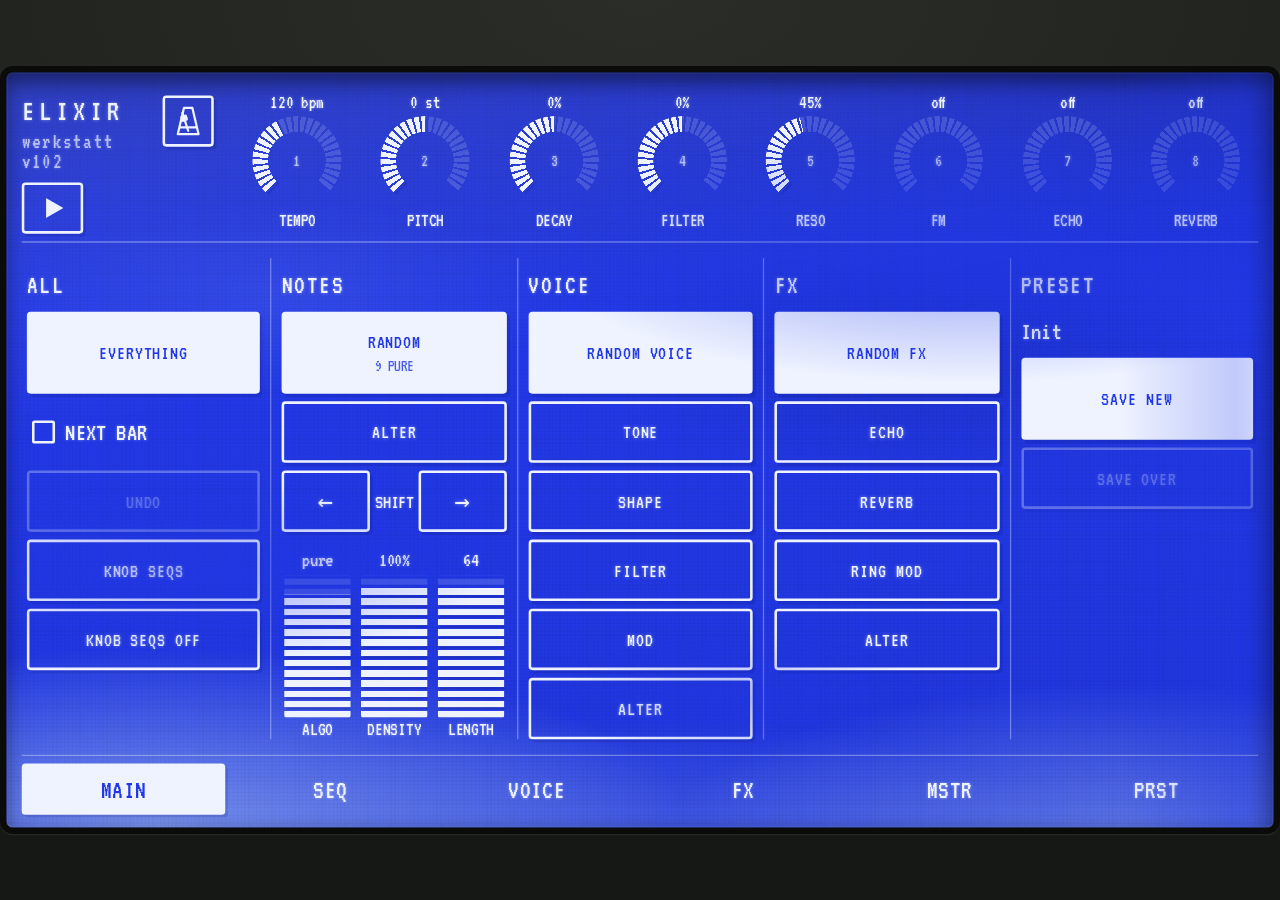
==== commit 64437db5: "Reseed per run: fresh circuit spread and noise each time the audio starts Each voice is now its own " ====
--- a/index.html
+++ b/index.html
@@ -445,7 +445,7 @@
 <main class="m" id="m">
   <header class="m-top">
     <div class="m-trow">
-      <button class="m-title" id="m-title" type="button" aria-haspopup="dialog" aria-expanded="false" aria-label="elixir werkstatt: preferences">elixir<small class="m-ver">werkstatt v101</small></button>
+      <button class="m-title" id="m-title" type="button" aria-haspopup="dialog" aria-expanded="false" aria-label="elixir werkstatt: preferences">elixir<small class="m-ver">werkstatt v102</small></button>
       <button class="m-btn m-metro" id="m-metro" type="button" aria-pressed="false" aria-label="metronome" title="metronome"><svg viewBox="0 0 24 24" aria-hidden="true"><path class="m-metro-body" d="M9 2.5h6l4.5 19h-15z"/><path d="M6.5 16.5h11"/><g class="m-metro-arm"><path d="M12 19V5.5"/><rect x="10.3" y="8" width="3.4" height="3" rx=".5"/></g></svg></button>
     </div>
     <div class="m-tport">
@@ -605,7 +605,7 @@
         <label class="m-chk"><input id="m-pbpm" type="checkbox" checked><i aria-hidden="true"></i>loading a preset uses its tempo</label>
         <label class="m-chk"><input id="m-bigbuf" type="checkbox"><i aria-hidden="true"></i>bigger audio buffer (slower to respond, try it if the sound breaks up)</label>
         <output class="m-aload" id="m-aload">audio: not started</output>
-        <footer class="m-foot">Werkstatt-01 circuit model, LXR-02 FX port, GPL-3.0, unofficial<br><a href="https://github.com/johnnyhawk02/elixir-werkstatt">Source</a> · v101, 6 Nov, 07:41</footer>
+        <footer class="m-foot">Werkstatt-01 circuit model, LXR-02 FX port, GPL-3.0, unofficial<br><a href="https://github.com/johnnyhawk02/elixir-werkstatt">Source</a> · v102, 6 Nov, 07:45</footer>
       </div>
     </section>
   </div>
@@ -4574,6 +4574,10 @@
   attackMinR: 1e3, attackPotR: 1e6, decayMinR: 2.2e3, decayPotR: 2e6, potTaper: 100, // ohms; audio-taper base
   glideCap: 1e-6, glidePotR: 470e3, // glide lag: RC on the pitch CV
   vcaRabc: 47e3, vcaDivTop: 33e3, vcaDivBottom: 220, vcaRf: 30e3, vcaFeedthroughSd: 0.004,
+  // the spread between units (each voice is its own unit, drawn from its seed): the expo pair's Vbe mismatch left after
+  // trimming (V, 1 sigma: about 3 cents) and its 1 V/oct scale error (relative, 1 sigma), the cutoff's offset (V of CV,
+  // 1 sigma: about 4%), and the envelope capacitors' tolerance (relative, ~3 sigma)
+  expoVbeSd: 0.00005, expoScaleSd: 0.001, vcfOffsetSd: 0.06, egCapTol: 0.1,
   lfoAmp: 5, // LFO swing, +/- V
   outputHp: 10, // output coupling, Hz
   // the FM: the source through the FM pot (audio taper) into either A's expo summer (fmExpo volts of CV per volt at full
@@ -4607,11 +4611,12 @@
 
 // matched-pair expo converter: Vt ln(I/Iref) + rE (I - Iref) = dV, solved by Newton in the log domain
 class ExpoConverter {
-  constructor(iRef, tempK, trimTempK, rE) {
-    this.iRef = iRef; this.vt = thermalVoltage(tempK); this.vPerVolt = thermalVoltage(trimTempK) * Math.log(2); this.rE = rE;
+  constructor(iRef, tempK, trimTempK, rE, vbeOffset = 0, scaleErr = 0) {
+    this.iRef = iRef; this.vt = thermalVoltage(tempK); this.vPerVolt = thermalVoltage(trimTempK) * Math.log(2) * (1 + scaleErr); this.rE = rE;
+    this.vbeOffset = vbeOffset;
   }
   current(cv, iMax) {
-    const dV = cv * this.vPerVolt, vt = this.vt, rI = this.rE * this.iRef;
+    const dV = cv * this.vPerVolt + this.vbeOffset, vt = this.vt, rI = this.rE * this.iRef;
     let x = Math.min(dV / vt, Math.log(iMax / this.iRef));
     for (let k = 0; k < 6; k++) {
       const e = Math.exp(x), step = (vt * x + rI * (e - 1) - dV) / (vt + rI * e);
@@ -4734,7 +4739,7 @@
 // attack at the peak. With sustain on it holds there while the gate is held; then (or straight away with sustain off)
 // it runs down through the decay pot. A new gate starts from wherever the capacitor is
 class Eg {
-  constructor(fs, C) { this.dt = 1 / fs; this.c = C.egCap; this.vSrc = C.egSupply - C.egDiode; this.vPeak = C.egPeak; this.v = 0; this.stage = 0; this.gate = false; }
+  constructor(fs, C, cap = C.egCap) { this.dt = 1 / fs; this.c = cap; this.vSrc = C.egSupply - C.egDiode; this.vPeak = C.egPeak; this.v = 0; this.stage = 0; this.gate = false; }
   on() { this.gate = true; this.stage = 1; }
   off() { this.gate = false; if (this.stage !== 0) this.stage = 3; }
   process(rA, rD, sustain) {
@@ -4768,15 +4773,17 @@
     const C = WS_CIRCUIT;
     this.C = C; this.os = C.oversample; this.fs = sampleRate * this.os;
     const tempK = 273.15 + C.temperature, trimK = 273.15 + C.trimTemperature;
+    // seed: which unit this is (its component spread and noise). The player draws a fresh one each time it starts
     const rng = new WRng(seed);
     this.vco = new RampVco(this.fs, C);
-    // iRef: the current that makes A4 (440 Hz) at 0 V of pitch CV
-    this.vcoExpo = new ExpoConverter(440 * C.vcoCap * C.vcoThreshold, tempK, trimK, C.expoRbulk);
+    // iRef: the current that makes A4 (440 Hz) at 0 V of pitch CV (as trimmed: what's left is the mismatch)
+    this.vcoExpo = new ExpoConverter(440 * C.vcoCap * C.vcoThreshold, tempK, trimK, C.expoRbulk, rng.gaussian() * C.expoVbeSd, rng.gaussian() * C.expoScaleSd);
+    this.vcfOffset = rng.gaussian() * C.vcfOffsetSd;
     this.vcoIMax = C.vcoMaxHz * C.vcoCap * C.vcoThreshold;
     this.ladder = new LadderFilter(this.fs, C.vcfCap, tempK, new WRng(seed + 17), C.ladderNoise);
     this.vcfExpo = new ExpoConverter(1, tempK, trimK, C.expoRbulk);
     this.vcfIMax = this.ladder.currentForCutoff(Math.min(C.vcfMaxHz, 0.45 * this.fs));
-    this.eg = new Eg(this.fs, C);
+    this.eg = new Eg(this.fs, C, C.egCap * (1 + rng.gaussian() * C.egCapTol / 3));
     this.vca = new OtaVca(C, tempK, rng);
     this.lfo = new Lfo(this.fs, C.lfoAmp);
     this.decim = new Decimator(this.os);
@@ -4817,7 +4824,7 @@
     const ic = Math.max(1e-12, this.vcoExpo.current(vcoCv, this.vcoIMax) + fmI);
     const [saw, pulse] = this.vco.process(ic, this.width);
     const osc = this.oscOut = q.wave ? pulse : saw;
-    const vcfCv = (q.vcfPol ? -1 : 1) * q.vcfMod / 100 * C.vcfModOctaves * src(q.vcfSrc);
+    const vcfCv = this.vcfOffset + (q.vcfPol ? -1 : 1) * q.vcfMod / 100 * C.vcfModOctaves * src(q.vcfSrc);
     const filt = this.ladder.process(osc * this.lin, this.vcfExpo.current(vcfCv, this.vcfIMax), this.k) / this.lin;
     return this.vca.process(filt, q.vcaMode ? C.egPeak : env);
   }
@@ -4840,8 +4847,9 @@
 // voice A, and a summing mixer adds the two at their levels (each after its own volume). B is only run when it's heard
 // or modulating, so it costs nothing at its defaults (FM off, level 0)
 class WerkstattPair {
-  constructor(sampleRate) {
-    this.a = new Werkstatt(sampleRate, 1); this.b = new Werkstatt(sampleRate, 2);
+  // seed: A's unit; B is the next one along, so the two are never identical
+  constructor(sampleRate, seed = 1) {
+    this.a = new Werkstatt(sampleRate, seed); this.b = new Werkstatt(sampleRate, seed + 1);
     this.b.oscOut = 0; this.os = this.a.os;
     this.decim = new Decimator(this.os);
     this.hpA = Math.exp((-2 * PI * WS_CIRCUIT.outputHp) / sampleRate); this.hpX = 0; this.hpY = 0;
@@ -4895,7 +4903,10 @@
     this.e.voices = 0;
     this.e.drums[0].triggeredPanL = this.e.drums[0].triggeredPanR = Math.SQRT1_2;
     // two of them: voice A and voice B, B able to frequency-modulate A (WerkstattPair)
-    this.w = new LXR.WerkstattPair(LXR.REAL_FS);
+    // a fresh seed each start, so each run is a different pair of units (their spread and noise); the tests fix it with
+    // Player.seed. (The LXR engine's own random numbers stay the firmware's)
+    this.seed = Player.seed ?? 1 + Math.floor(Math.random() * 0x7ffffffe);
+    this.w = new LXR.WerkstattPair(LXR.REAL_FS, this.seed);
     // ws: the Werkstatt's knobs as the page set them (the morph moves one of them from here)
     this.ws = { ...LXR.WS_DEFAULTS }; this.fm = { ...LXR.FM_DEFAULTS };
     this.gateOpen = false;
@@ -4929,7 +4940,7 @@
     this.ring = new LXR.FxBus(); this.ring.fxType = LXR.FX_RING; this.ring.forceWet = true;
     // the reverb: the firmware's own (compiled out of the LXR-02, switched back on in the engine), a send bus
     this.verb = new LXR.FxBus(); this.verb.fxType = LXR.FX_REVERB; this.verb.forceWet = true;
-    this.fxRng = new LXR.Rng(0x2545f491);
+    this.fxRng = new LXR.Rng(Player.seed !== undefined ? 0x2545f491 : this.seed);
     this.sendE = 0; this.sendR = 0; this.sendV = 0; this.verbQuiet = 256; this.echoWidth = 1; this.fxGain = new Float32Array(6);
     this.distMix = 0; this.distAt = 0;
     this.busIn = new Float32Array(128); this.busOut = new Int16Array(128);
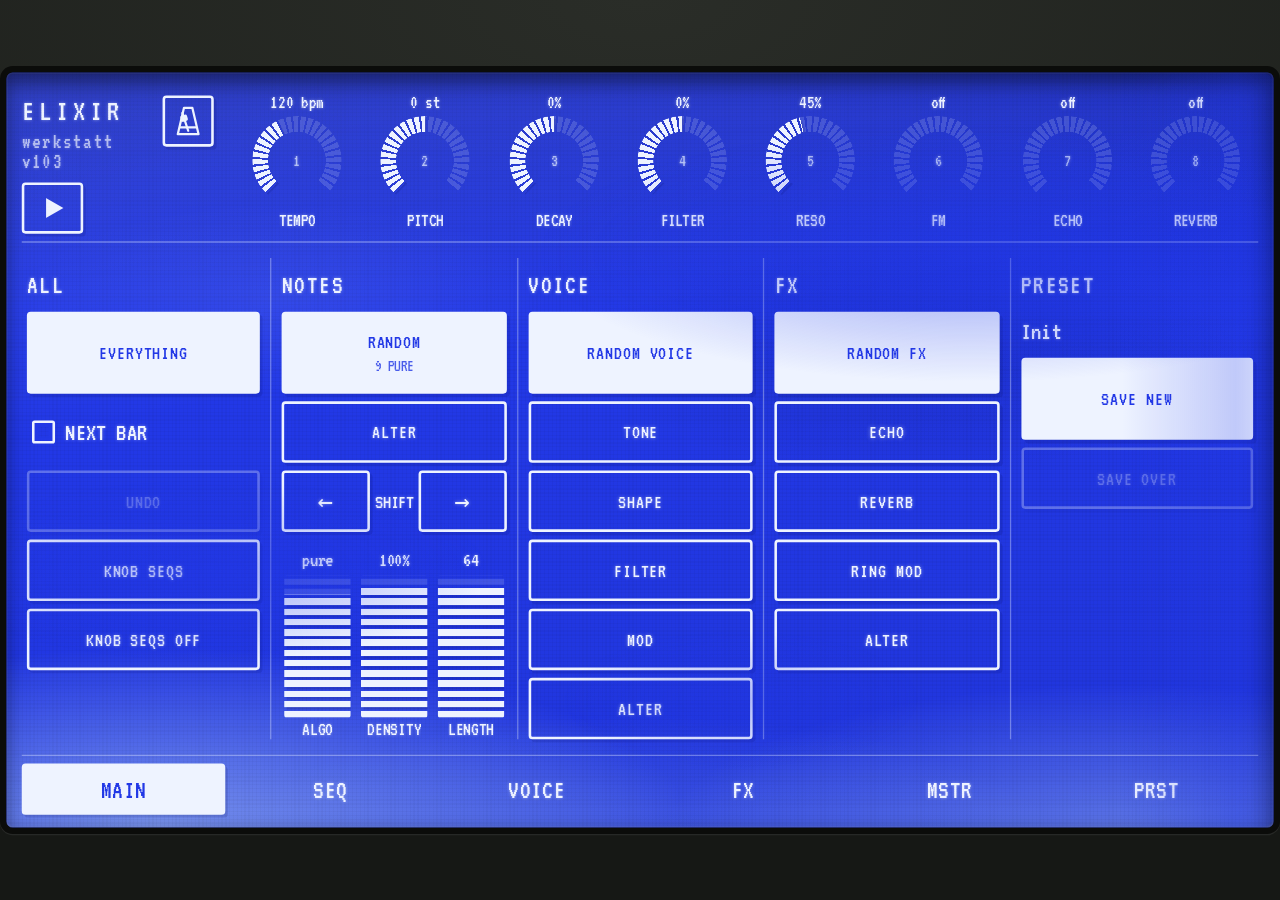
==== commit aa1d7b0a: "FM goes the DFAM way round: vco a modulates vco b, and much deeper The panel shows the modulator as " ====
--- a/index.html
+++ b/index.html
@@ -445,7 +445,7 @@
 <main class="m" id="m">
   <header class="m-top">
     <div class="m-trow">
-      <button class="m-title" id="m-title" type="button" aria-haspopup="dialog" aria-expanded="false" aria-label="elixir werkstatt: preferences">elixir<small class="m-ver">werkstatt v102</small></button>
+      <button class="m-title" id="m-title" type="button" aria-haspopup="dialog" aria-expanded="false" aria-label="elixir werkstatt: preferences">elixir<small class="m-ver">werkstatt v103</small></button>
       <button class="m-btn m-metro" id="m-metro" type="button" aria-pressed="false" aria-label="metronome" title="metronome"><svg viewBox="0 0 24 24" aria-hidden="true"><path class="m-metro-body" d="M9 2.5h6l4.5 19h-15z"/><path d="M6.5 16.5h11"/><g class="m-metro-arm"><path d="M12 19V5.5"/><rect x="10.3" y="8" width="3.4" height="3" rx=".5"/></g></svg></button>
     </div>
     <div class="m-tport">
@@ -605,7 +605,7 @@
         <label class="m-chk"><input id="m-pbpm" type="checkbox" checked><i aria-hidden="true"></i>loading a preset uses its tempo</label>
         <label class="m-chk"><input id="m-bigbuf" type="checkbox"><i aria-hidden="true"></i>bigger audio buffer (slower to respond, try it if the sound breaks up)</label>
         <output class="m-aload" id="m-aload">audio: not started</output>
-        <footer class="m-foot">Werkstatt-01 circuit model, LXR-02 FX port, GPL-3.0, unofficial<br><a href="https://github.com/johnnyhawk02/elixir-werkstatt">Source</a> · v102, 6 Nov, 07:45</footer>
+        <footer class="m-foot">Werkstatt-01 circuit model, LXR-02 FX port, GPL-3.0, unofficial<br><a href="https://github.com/johnnyhawk02/elixir-werkstatt">Source</a> · v103, 6 Nov, 07:58</footer>
       </div>
     </section>
   </div>
@@ -4554,7 +4554,7 @@
 // the mixer that sums the two. Same shape as WS_PARAMS
 const FM_PARAMS = [
   ['fm', 'fm amt', 'fm', 0, 100, 0, pctW], // B into A
-  ['fmSrc', 'fm src', 'fm', 0, 1, 0, (v) => ['b vco', 'b out'][v]], // B's VCO, or B after its VCF and VCA
+  ['fmSrc', 'fm src', 'fm', 0, 1, 0, (v) => ['a vco', 'a out'][v]], // the modulator's VCO, or it after its VCF and VCA (on the panel the modulator is 'vco a')
   ['fmMode', 'fm mode', 'fm', 0, 1, 0, (v) => ['expo', 'lin'][v]], // into A's pitch CV, or a current into A's core
   ['levelA', 'a level', 'fm', 0, 100, 100, pctW],
   ['levelB', 'b level', 'fm', 0, 100, 0, pctW],
@@ -4581,9 +4581,10 @@
   lfoAmp: 5, // LFO swing, +/- V
   outputHp: 10, // output coupling, Hz
   // the FM: the source through the FM pot (audio taper) into either A's expo summer (fmExpo volts of CV per volt at full
-  // knob: B's +/- 5 V swings A +/- 4 octaves) or, through fmLinR, as a current straight into A's ramp capacitor
-  // (linear FM: no through-zero, the core stalls on a negative current; 1.6 Mohm makes B's 5 V about A's own current at C3)
-  fmExpo: 0.8, fmLinR: 1.6e6, fmTaper: 10,
+  // knob: B's +/- 5 V swings A +/- 10 octaves) or, through fmLinR, as a current straight into A's ramp capacitor
+  // (linear FM: no through-zero, the core stalls on a negative current; 400 kohm makes B's 5 V about 4x A's own current
+  // at C3). Deep, like the DFAM's 1->2 FM at full; the audio taper keeps the low end of the knob fine
+  fmExpo: 2, fmLinR: 4e5, fmTaper: 10,
 });
 
 // ---------------------------------------------------------------- components (after dfam-model js/dfam.js)
@@ -5205,7 +5206,7 @@
 }
 </script>
 <script>
-const BUILTIN_PRESETS = [{"v":1,"name":"Acid Line","kit":[0,2,0,0,1,0,4,0,36,63,41,63,58,63,45,64,127,63,50,63,0,0,0,0,0,0,0,127,61,0,0,0,0,56,127,127,127,42,127,127,127,68,104,100,0,0,0,0,0,0,62,0,13,0,3,0,10,0,107,0,5,17,30,11,4,10,0,6,0,0,20,93,7,14,0,14,127,81,22,10,14,15,0,0,0,0,0,0,110,127,127,127,127,127,63,63,63,0,0,63,63,63,63,63,63,63,63,63,127,127,127,127,127,127,127,0,0,0,0,0,0,0,0,0,0,0,0,0,45,0,0,0,0,0,0,0,0,0,0,0,0,0,0,0,0,0,0,0,0,0,0,0,0,0,0,0,0,0,0,0,0,1,1,1,1,1,1,0,0,0,0,0,0,0,0,0,0,0,0,0,0,0,0,0,0,0,0,0,0,0,0,0,0,0,0,1,1,0,0,0,0,0,0,0,0,0,0,0,0,0,0,0,0,0,0,6,0,0,0,0,0,0,0,0,0,0,0,0,0,0,0,0,0,0,4,0,0,0,0,0,90,50,0,0,0,0,0],"macro":{"pitch":0,"decay":100,"filter":100,"fm":100},"tempo":128,"seq":{"root":9,"scale":1,"accent":9,"glide":40,"vel":100,"steps":[{"d":0,"gate":3,"acc":true,"slide":false},{"d":0,"gate":2,"acc":false,"slide":false},{"d":7,"gate":3,"acc":false,"slide":true},{"d":8,"gate":4,"acc":false,"slide":false},{"d":0,"gate":0,"acc":false,"slide":false},{"d":0,"gate":3,"acc":true,"slide":false},{"d":3,"gate":2,"acc":false,"slide":false},{"d":5,"gate":4,"acc":false,"slide":true},{"d":4,"gate":4,"acc":false,"slide":false},{"d":0,"gate":2,"acc":true,"slide":false},{"d":0,"gate":0,"acc":false,"slide":false},{"d":7,"gate":3,"acc":false,"slide":false},{"d":6,"gate":4,"acc":true,"slide":true},{"d":7,"gate":4,"acc":false,"slide":false},{"d":2,"gate":2,"acc":false,"slide":false},{"d":0,"gate":3,"acc":false,"slide":false}]},"fx":{"send":18,"ring":0,"width":100,"ringWave":0,"ringFreq":40,"verb":0,"vPre":16,"vDecay":100,"vTone":60,"vEarly":64},"dpos":0.6549946429601652,"dist":{"mix":30,"type":2,"p":[60,64,70,80]},"master":{"comp":true,"thresh":-12,"ratio":3,"attack":5,"release":120,"makeup":0},"fseqs":{"m-voice-filter:cutoff":{"on":true,"len":16,"slew":80,"step":2,"depth":25,"vals":[0,0.2,0.4,0.6,0.8,1,0.8,0.6,0.4,0.2,0,-0.2,-0.4,-0.2,0,0.1]}},"ws":{"wave":0,"cutoff":38,"reso":80,"vcfMod":60,"vcfSrc":1,"decay":30,"drive":60,"glide":20}},{"v":1,"name":"Sub Pulse","kit":[0,0,0,0,1,0,4,0,29,63,41,63,58,63,45,64,127,63,50,63,0,0,0,0,0,0,0,127,61,0,0,0,0,56,127,127,127,100,127,127,127,68,104,10,0,0,0,0,0,0,92,0,13,0,3,0,10,0,107,0,5,17,55,11,4,10,0,6,0,0,20,93,7,14,0,14,127,81,22,10,14,15,0,0,0,0,0,0,120,127,127,127,127,127,63,63,63,0,0,63,63,63,80,63,63,63,63,63,127,127,127,127,127,127,127,0,0,0,0,0,0,0,0,0,0,0,0,0,20,0,0,0,0,0,0,0,0,0,0,0,0,0,0,0,0,0,0,0,0,0,0,0,0,0,0,0,0,0,0,0,0,1,1,1,1,1,1,0,0,0,0,0,0,0,0,0,0,0,0,0,0,0,0,0,0,0,0,0,0,0,0,0,0,0,0,1,1,0,0,0,0,0,0,0,0,0,0,0,0,0,0,0,0,0,0,0,0,0,0,0,0,0,0,0,0,0,0,0,0,0,0,0,0,0,4,0,0,0,0,0,90,50,0,0,0,0,0],"macro":{"pitch":0,"decay":100,"filter":100,"fm":100},"tempo":122,"seq":{"root":5,"scale":6,"accent":4,"glide":35,"vel":100,"steps":[{"d":0,"gate":4,"acc":true,"slide":false},{"d":0,"gate":0,"acc":false,"slide":false},{"d":0,"gate":2,"acc":false,"slide":false},{"d":0,"gate":3,"acc":false,"slide":false},{"d":0,"gate":0,"acc":false,"slide":false},{"d":0,"gate":2,"acc":false,"slide":false},{"d":3,"gate":3,"acc":false,"slide":false},{"d":0,"gate":0,"acc":false,"slide":false},{"d":0,"gate":4,"acc":true,"slide":false},{"d":0,"gate":0,"acc":false,"slide":false},{"d":0,"gate":2,"acc":false,"slide":false},{"d":2,"gate":3,"acc":false,"slide":false},{"d":0,"gate":0,"acc":false,"slide":false},{"d":0,"gate":2,"acc":false,"slide":false},{"d":4,"gate":3,"acc":false,"slide":true},{"d":3,"gate":3,"acc":false,"slide":false}]},"fx":{"send":0,"ring":0,"width":100,"ringWave":0,"ringFreq":40,"verb":0,"vPre":16,"vDecay":100,"vTone":60,"vEarly":64},"dpos":0.6549946429601652,"dist":{"mix":0,"type":0,"p":[70,64,80,90]},"master":{"comp":true,"thresh":-16,"ratio":4,"attack":5,"release":120,"makeup":0},"fseqs":{},"ws":{"wave":1,"pwm":0,"cutoff":30,"reso":20,"vcfMod":30,"decay":55,"note":24}},{"v":1,"name":"FM Bell Pluck","kit":[0,0,0,0,1,0,4,0,48,63,41,63,58,63,45,64,127,63,50,63,0,0,0,0,0,0,0,127,61,0,0,0,0,56,127,127,127,115,127,127,127,68,104,20,0,0,0,0,0,0,55,0,13,0,3,0,10,0,107,0,5,17,70,11,4,10,0,6,0,0,20,93,7,14,0,14,127,81,22,10,14,15,58,72,0,0,0,0,100,127,127,127,127,127,63,63,63,0,0,63,63,63,63,63,63,63,63,63,127,127,127,127,127,127,127,0,0,0,0,0,0,0,0,0,0,0,0,0,20,0,0,0,0,0,0,0,0,0,0,0,0,0,0,0,0,0,0,0,0,0,0,0,0,0,0,0,0,0,0,0,0,1,1,1,1,1,1,0,0,0,0,0,0,0,0,0,0,0,0,0,0,0,0,0,0,0,0,0,0,0,0,0,0,0,0,1,1,0,0,0,0,0,0,0,0,0,0,0,0,0,0,0,0,0,0,6,0,0,0,0,0,0,0,0,0,0,0,0,0,0,0,0,0,0,4,0,0,0,0,0,90,50,0,0,0,0,0],"macro":{"pitch":0,"decay":100,"filter":100,"fm":100},"tempo":110,"seq":{"root":0,"scale":7,"accent":5,"glide":35,"vel":100,"steps":[{"d":0,"gate":5,"acc":true,"slide":false},{"d":0,"gate":0,"acc":false,"slide":false},{"d":2,"gate":5,"acc":false,"slide":false},{"d":4,"gate":5,"acc":false,"slide":false},{"d":0,"gate":0,"acc":false,"slide":false},{"d":7,"gate":5,"acc":false,"slide":false},{"d":0,"gate":0,"acc":false,"slide":false},{"d":4,"gate":5,"acc":false,"slide":false},{"d":5,"gate":5,"acc":true,"slide":false},{"d":0,"gate":0,"acc":false,"slide":false},{"d":4,"gate":5,"acc":false,"slide":false},{"d":0,"gate":0,"acc":false,"slide":false},{"d":2,"gate":5,"acc":false,"slide":false},{"d":0,"gate":0,"acc":false,"slide":false},{"d":1,"gate":5,"acc":false,"slide":false},{"d":0,"gate":0,"acc":false,"slide":false}]},"fx":{"send":38,"ring":0,"width":140,"ringWave":0,"ringFreq":40,"verb":35,"vPre":30,"vDecay":108,"vTone":72,"vEarly":80},"dpos":0.6549946429601652,"dist":{"mix":0,"type":0,"p":[70,64,80,90]},"master":{"comp":true,"thresh":-12,"ratio":3,"attack":5,"release":120,"makeup":0},"fseqs":{},"ws":{"wave":1,"pwm":60,"cutoff":60,"reso":35,"vcoMod":12,"vcoSrc":1,"vcfMod":40,"decay":40},"wsB":{"wave":0,"pwm":60,"cutoff":100,"reso":0,"vcoMod":0,"vcoSrc":1,"vcfMod":0,"decay":30,"note":55,"vcaMode":0},"fm":{"fm":45,"fmSrc":1,"fmMode":1,"levelA":100,"levelB":0}},{"v":1,"name":"Square Hop","kit":[0,3,0,0,1,0,4,0,40,63,41,63,58,63,45,64,127,63,50,63,0,0,0,0,0,0,0,127,61,0,0,0,0,56,127,127,127,66,127,127,127,68,104,75,0,0,0,0,0,0,48,0,13,0,3,0,10,0,107,0,5,17,40,11,4,10,0,6,0,0,20,93,7,14,0,14,127,81,22,10,14,15,0,0,0,0,0,0,110,127,127,127,127,127,63,63,63,0,0,63,63,63,63,63,63,63,63,63,127,127,127,127,127,127,127,0,0,0,0,0,0,0,0,0,0,0,0,0,30,0,0,0,0,0,0,0,0,0,0,0,0,0,0,0,0,0,0,0,0,0,0,0,0,0,0,0,0,0,0,0,0,1,1,1,1,1,1,0,0,0,0,0,0,0,0,0,0,0,0,0,0,0,0,0,0,0,0,0,0,0,0,2,0,0,0,1,1,0,0,0,0,0,0,0,0,0,0,0,0,0,0,0,0,0,0,6,0,0,0,0,0,0,0,0,0,0,0,0,0,0,0,0,0,0,4,0,0,0,0,0,90,50,0,0,0,0,0],"macro":{"pitch":0,"decay":100,"filter":100,"fm":100},"tempo":140,"seq":{"root":2,"scale":2,"accent":8,"glide":35,"vel":100,"steps":[{"d":0,"gate":2,"acc":true,"slide":false},{"d":0,"gate":2,"acc":false,"slide":false},{"d":7,"gate":2,"acc":false,"slide":false},{"d":0,"gate":2,"acc":false,"slide":false},{"d":3,"gate":2,"acc":true,"slide":false},{"d":0,"gate":2,"acc":false,"slide":false},{"d":5,"gate":2,"acc":false,"slide":false},{"d":0,"gate":2,"acc":false,"slide":false},{"d":0,"gate":2,"acc":true,"slide":false},{"d":0,"gate":2,"acc":false,"slide":false},{"d":9,"gate":2,"acc":false,"slide":false},{"d":0,"gate":2,"acc":false,"slide":false},{"d":7,"gate":2,"acc":true,"slide":false},{"d":5,"gate":2,"acc":false,"slide":false},{"d":4,"gate":2,"acc":false,"slide":false},{"d":2,"gate":2,"acc":false,"slide":false}]},"fx":{"send":15,"ring":0,"width":100,"ringWave":0,"ringFreq":40,"verb":20,"vPre":0,"vDecay":90,"vTone":60,"vEarly":64},"dpos":0.5714285714285714,"dist":{"mix":0,"type":0,"p":[70,64,80,90]},"master":{"comp":true,"thresh":-12,"ratio":3,"attack":5,"release":120,"makeup":0},"fseqs":{"m-voice-filter:cutoff":{"on":true,"len":8,"slew":0,"step":1,"depth":25,"vals":[0,0.5,-0.3,0.8,-0.6,0.2,0.9,-0.2,0,0,0,0,0,0,0,0]}},"ws":{"wave":1,"pwm":0,"cutoff":50,"reso":40,"vcfMod":50,"decay":28}},{"v":1,"name":"Zap Bass","kit":[0,2,0,0,1,0,4,0,31,63,41,63,58,63,45,64,127,63,50,63,0,0,0,0,0,0,0,127,61,0,0,0,0,56,127,127,127,58,127,127,127,68,104,55,0,0,0,0,0,0,58,0,13,0,3,0,10,0,107,0,5,17,40,11,4,10,0,6,0,0,12,93,7,14,30,14,127,81,40,10,14,15,0,0,0,0,0,0,110,127,127,127,127,127,63,63,63,0,0,63,63,63,63,63,63,63,63,63,127,127,127,127,127,127,127,0,0,0,0,0,0,0,0,0,0,0,0,0,50,0,0,0,0,0,0,0,0,0,0,0,0,0,0,0,0,0,0,0,0,0,0,0,0,0,0,0,0,0,0,0,0,1,1,1,1,1,1,0,0,0,0,0,0,0,0,0,0,0,0,0,0,0,0,0,0,0,0,0,0,0,0,0,0,0,0,1,1,0,0,0,0,0,0,0,0,0,0,0,0,0,0,0,0,0,0,0,0,0,0,0,0,0,0,0,0,0,0,0,0,0,0,0,0,0,4,0,0,0,0,0,90,50,0,0,0,0,0],"macro":{"pitch":0,"decay":100,"filter":100,"fm":100},"tempo":130,"seq":{"root":4,"scale":3,"accent":8,"glide":25,"vel":100,"steps":[{"d":0,"gate":4,"acc":true,"slide":false},{"d":0,"gate":0,"acc":false,"slide":false},{"d":0,"gate":3,"acc":false,"slide":false},{"d":1,"gate":3,"acc":false,"slide":true},{"d":0,"gate":4,"acc":false,"slide":false},{"d":0,"gate":0,"acc":false,"slide":false},{"d":0,"gate":3,"acc":true,"slide":false},{"d":0,"gate":0,"acc":false,"slide":false},{"d":3,"gate":3,"acc":false,"slide":false},{"d":0,"gate":0,"acc":false,"slide":false},{"d":0,"gate":3,"acc":false,"slide":false},{"d":1,"gate":3,"acc":false,"slide":false},{"d":0,"gate":4,"acc":true,"slide":false},{"d":0,"gate":0,"acc":false,"slide":false},{"d":4,"gate":3,"acc":false,"slide":true},{"d":3,"gate":3,"acc":false,"slide":false}]},"fx":{"send":0,"ring":0,"width":100,"ringWave":0,"ringFreq":40,"verb":0,"vPre":16,"vDecay":100,"vTone":60,"vEarly":64},"dpos":0.6549946429601652,"dist":{"mix":22,"type":0,"p":[80,64,75,85]},"master":{"comp":true,"thresh":-12,"ratio":3,"attack":5,"release":120,"makeup":0},"fseqs":{},"ws":{"wave":0,"cutoff":45,"reso":60,"vcoMod":35,"vcoSrc":1,"vcfMod":70,"decay":25,"drive":70},"wsB":{"wave":0,"cutoff":100,"reso":0,"vcoMod":0,"vcoSrc":1,"vcfMod":0,"decay":25,"drive":70,"note":48},"fm":{"fm":30,"fmSrc":0,"fmMode":0,"levelA":100,"levelB":15}},{"v":1,"name":"Ring Drone","kit":[0,1,0,0,1,0,4,0,43,63,41,63,58,63,45,64,127,63,50,63,0,0,0,0,0,0,0,127,61,0,0,0,0,56,127,127,127,80,127,127,127,68,104,40,0,0,0,0,0,25,118,0,13,0,3,0,10,0,107,0,5,17,80,11,4,10,0,6,0,0,20,93,7,14,0,14,127,81,22,10,14,15,0,0,0,0,0,0,110,127,127,127,127,127,63,63,63,0,0,63,63,63,63,63,63,63,63,63,127,127,127,127,127,127,127,0,0,0,0,0,0,0,0,0,0,0,0,0,20,0,0,0,0,0,0,0,0,0,0,0,0,0,0,0,0,0,0,0,0,0,0,0,0,0,0,0,0,0,0,0,0,1,1,1,1,1,1,0,0,0,0,0,0,0,0,0,0,0,0,0,0,0,0,0,0,0,0,0,0,0,0,0,0,0,0,1,1,0,0,0,0,0,0,0,0,0,0,0,0,0,0,0,0,0,0,6,0,0,0,0,0,0,0,0,0,0,0,0,0,0,0,0,0,0,4,0,0,0,0,0,90,50,0,0,0,0,0],"macro":{"pitch":0,"decay":100,"filter":100,"fm":100},"tempo":90,"seq":{"root":7,"scale":5,"accent":3,"glide":70,"vel":100,"steps":[{"d":0,"gate":5,"acc":false,"slide":true},{"d":0,"gate":0,"acc":false,"slide":false},{"d":0,"gate":0,"acc":false,"slide":false},{"d":0,"gate":0,"acc":false,"slide":false},{"d":2,"gate":5,"acc":false,"slide":true},{"d":0,"gate":0,"acc":false,"slide":false},{"d":0,"gate":0,"acc":false,"slide":false},{"d":0,"gate":0,"acc":false,"slide":false},{"d":4,"gate":5,"acc":false,"slide":true},{"d":0,"gate":0,"acc":false,"slide":false},{"d":3,"gate":5,"acc":false,"slide":false},{"d":0,"gate":0,"acc":false,"slide":false},{"d":6,"gate":5,"acc":false,"slide":true},{"d":0,"gate":0,"acc":false,"slide":false},{"d":0,"gate":0,"acc":false,"slide":false},{"d":0,"gate":0,"acc":false,"slide":false}]},"fx":{"send":42,"ring":35,"width":160,"ringWave":0,"ringFreq":22,"verb":40,"vPre":60,"vDecay":118,"vTone":55,"vEarly":40},"dpos":0.7142857142857143,"dist":{"mix":0,"type":0,"p":[70,64,80,90]},"master":{"comp":true,"thresh":-14,"ratio":3,"attack":5,"release":120,"makeup":0},"fseqs":{},"ws":{"wave":0,"cutoff":40,"reso":55,"vcfMod":35,"vcfSrc":0,"lfoRate":25,"vcaMode":1,"volume":60}},{"v":1,"name":"Fold Lead","kit":[0,5,0,0,1,0,4,0,55,63,41,63,58,63,45,64,127,63,50,63,0,0,0,0,0,0,0,127,61,0,0,0,0,56,127,127,127,92,127,127,127,68,104,35,0,0,0,0,0,0,75,0,13,0,3,0,10,0,107,0,5,17,40,11,4,10,0,6,0,0,20,93,7,14,0,14,127,81,22,10,14,15,0,0,0,0,0,0,110,127,127,127,127,127,63,63,63,0,0,63,63,63,63,63,63,63,63,63,127,127,127,127,127,127,127,40,0,0,0,0,0,55,0,0,0,0,0,0,20,0,0,0,0,0,0,0,0,0,0,0,0,0,0,0,0,0,0,0,0,0,0,0,0,0,0,0,0,0,0,0,0,1,1,1,1,1,1,5,0,0,0,0,0,0,0,0,0,0,0,6,0,0,0,0,0,0,0,0,0,0,0,0,0,0,0,1,1,0,0,0,0,0,0,0,0,0,0,0,0,0,0,0,0,0,0,6,0,0,0,0,0,0,0,0,0,0,0,0,40,0,0,0,0,0,4,0,0,0,0,0,90,50,0,0,0,0,0],"macro":{"pitch":0,"decay":100,"filter":100,"fm":100},"tempo":118,"seq":{"root":0,"scale":4,"accent":6,"glide":45,"vel":100,"steps":[{"d":0,"gate":4,"acc":true,"slide":false},{"d":0,"gate":0,"acc":false,"slide":false},{"d":4,"gate":3,"acc":false,"slide":false},{"d":5,"gate":3,"acc":false,"slide":true},{"d":7,"gate":4,"acc":false,"slide":false},{"d":0,"gate":0,"acc":false,"slide":false},{"d":9,"gate":3,"acc":false,"slide":false},{"d":7,"gate":3,"acc":false,"slide":false},{"d":0,"gate":0,"acc":false,"slide":false},{"d":5,"gate":3,"acc":true,"slide":false},{"d":4,"gate":3,"acc":false,"slide":true},{"d":2,"gate":3,"acc":false,"slide":false},{"d":0,"gate":4,"acc":false,"slide":false},{"d":0,"gate":0,"acc":false,"slide":false},{"d":2,"gate":3,"acc":false,"slide":true},{"d":4,"gate":3,"acc":false,"slide":false}]},"fx":{"send":25,"ring":0,"width":100,"ringWave":0,"ringFreq":40,"verb":22,"vPre":40,"vDecay":100,"vTone":52,"vEarly":30},"dpos":0.6307196427541206,"dist":{"mix":45,"type":1,"p":[55,64,90,70]},"master":{"comp":true,"thresh":-12,"ratio":3,"attack":5,"release":120,"makeup":0},"fseqs":{},"ws":{"wave":1,"pwm":40,"cutoff":55,"reso":50,"vcoMod":6,"vcoSrc":0,"lfoRate":55,"sustain":1,"attack":10,"decay":50,"glide":25,"note":48}},{"v":1,"name":"Click Pluck","kit":[0,2,0,0,1,0,4,0,52,63,41,63,58,63,45,64,127,63,50,63,0,0,0,0,0,0,0,127,61,0,0,0,0,56,127,127,127,88,127,127,127,68,104,60,0,0,0,0,0,0,30,0,13,0,3,0,10,0,107,0,5,17,25,11,4,10,0,6,0,0,20,93,7,14,0,14,127,81,22,10,14,15,0,0,0,0,0,0,110,127,127,127,127,127,63,63,63,0,0,63,63,63,63,63,63,63,63,63,127,127,127,127,127,127,127,0,0,0,0,0,0,0,0,0,0,0,0,0,20,0,0,0,0,0,0,0,0,0,0,0,0,0,0,0,0,0,0,0,0,0,0,0,0,0,0,0,0,0,0,0,0,1,1,1,1,1,1,0,0,0,0,0,0,0,0,0,0,0,0,0,0,0,0,0,0,0,0,0,0,0,0,0,0,0,0,1,1,55,0,0,0,0,0,2,0,0,0,0,0,80,0,0,0,0,0,6,0,0,0,0,0,0,0,0,0,0,0,0,0,0,0,0,0,0,4,0,0,0,0,0,90,50,0,0,0,0,0],"macro":{"pitch":0,"decay":100,"filter":100,"fm":100},"tempo":124,"seq":{"root":3,"scale":8,"accent":7,"glide":35,"vel":100,"steps":[{"d":0,"gate":3,"acc":true,"slide":false},{"d":2,"gate":2,"acc":false,"slide":false},{"d":3,"gate":2,"acc":false,"slide":false},{"d":0,"gate":3,"acc":false,"slide":false},{"d":4,"gate":2,"acc":true,"slide":false},{"d":0,"gate":0,"acc":false,"slide":false},{"d":5,"gate":2,"acc":false,"slide":false},{"d":3,"gate":2,"acc":false,"slide":false},{"d":0,"gate":3,"acc":true,"slide":false},{"d":2,"gate":2,"acc":false,"slide":false},{"d":0,"gate":0,"acc":false,"slide":false},{"d":6,"gate":2,"acc":false,"slide":false},{"d":5,"gate":3,"acc":true,"slide":false},{"d":4,"gate":2,"acc":false,"slide":false},{"d":3,"gate":2,"acc":false,"slide":false},{"d":2,"gate":2,"acc":false,"slide":false}]},"fx":{"send":30,"ring":0,"width":100,"ringWave":0,"ringFreq":40,"verb":25,"vPre":10,"vDecay":95,"vTone":66,"vEarly":90},"dpos":0.5121375001030223,"dist":{"mix":0,"type":0,"p":[70,64,80,90]},"master":{"comp":true,"thresh":-12,"ratio":3,"attack":5,"release":120,"makeup":0},"fseqs":{},"ws":{"wave":0,"cutoff":50,"reso":30,"vcfMod":55,"decay":15,"drive":50}}];
+const BUILTIN_PRESETS = [{"v":1,"name":"Acid Line","kit":[0,2,0,0,1,0,4,0,36,63,41,63,58,63,45,64,127,63,50,63,0,0,0,0,0,0,0,127,61,0,0,0,0,56,127,127,127,42,127,127,127,68,104,100,0,0,0,0,0,0,62,0,13,0,3,0,10,0,107,0,5,17,30,11,4,10,0,6,0,0,20,93,7,14,0,14,127,81,22,10,14,15,0,0,0,0,0,0,110,127,127,127,127,127,63,63,63,0,0,63,63,63,63,63,63,63,63,63,127,127,127,127,127,127,127,0,0,0,0,0,0,0,0,0,0,0,0,0,45,0,0,0,0,0,0,0,0,0,0,0,0,0,0,0,0,0,0,0,0,0,0,0,0,0,0,0,0,0,0,0,0,1,1,1,1,1,1,0,0,0,0,0,0,0,0,0,0,0,0,0,0,0,0,0,0,0,0,0,0,0,0,0,0,0,0,1,1,0,0,0,0,0,0,0,0,0,0,0,0,0,0,0,0,0,0,6,0,0,0,0,0,0,0,0,0,0,0,0,0,0,0,0,0,0,4,0,0,0,0,0,90,50,0,0,0,0,0],"macro":{"pitch":0,"decay":100,"filter":100,"fm":100},"tempo":128,"seq":{"root":9,"scale":1,"accent":9,"glide":40,"vel":100,"steps":[{"d":0,"gate":3,"acc":true,"slide":false},{"d":0,"gate":2,"acc":false,"slide":false},{"d":7,"gate":3,"acc":false,"slide":true},{"d":8,"gate":4,"acc":false,"slide":false},{"d":0,"gate":0,"acc":false,"slide":false},{"d":0,"gate":3,"acc":true,"slide":false},{"d":3,"gate":2,"acc":false,"slide":false},{"d":5,"gate":4,"acc":false,"slide":true},{"d":4,"gate":4,"acc":false,"slide":false},{"d":0,"gate":2,"acc":true,"slide":false},{"d":0,"gate":0,"acc":false,"slide":false},{"d":7,"gate":3,"acc":false,"slide":false},{"d":6,"gate":4,"acc":true,"slide":true},{"d":7,"gate":4,"acc":false,"slide":false},{"d":2,"gate":2,"acc":false,"slide":false},{"d":0,"gate":3,"acc":false,"slide":false}]},"fx":{"send":18,"ring":0,"width":100,"ringWave":0,"ringFreq":40,"verb":0,"vPre":16,"vDecay":100,"vTone":60,"vEarly":64},"dpos":0.6549946429601652,"dist":{"mix":30,"type":2,"p":[60,64,70,80]},"master":{"comp":true,"thresh":-12,"ratio":3,"attack":5,"release":120,"makeup":0},"fseqs":{"m-voice-filter:cutoff":{"on":true,"len":16,"slew":80,"step":2,"depth":25,"vals":[0,0.2,0.4,0.6,0.8,1,0.8,0.6,0.4,0.2,0,-0.2,-0.4,-0.2,0,0.1]}},"ws":{"wave":0,"cutoff":38,"reso":80,"vcfMod":60,"vcfSrc":1,"decay":30,"drive":60,"glide":20}},{"v":1,"name":"Sub Pulse","kit":[0,0,0,0,1,0,4,0,29,63,41,63,58,63,45,64,127,63,50,63,0,0,0,0,0,0,0,127,61,0,0,0,0,56,127,127,127,100,127,127,127,68,104,10,0,0,0,0,0,0,92,0,13,0,3,0,10,0,107,0,5,17,55,11,4,10,0,6,0,0,20,93,7,14,0,14,127,81,22,10,14,15,0,0,0,0,0,0,120,127,127,127,127,127,63,63,63,0,0,63,63,63,80,63,63,63,63,63,127,127,127,127,127,127,127,0,0,0,0,0,0,0,0,0,0,0,0,0,20,0,0,0,0,0,0,0,0,0,0,0,0,0,0,0,0,0,0,0,0,0,0,0,0,0,0,0,0,0,0,0,0,1,1,1,1,1,1,0,0,0,0,0,0,0,0,0,0,0,0,0,0,0,0,0,0,0,0,0,0,0,0,0,0,0,0,1,1,0,0,0,0,0,0,0,0,0,0,0,0,0,0,0,0,0,0,0,0,0,0,0,0,0,0,0,0,0,0,0,0,0,0,0,0,0,4,0,0,0,0,0,90,50,0,0,0,0,0],"macro":{"pitch":0,"decay":100,"filter":100,"fm":100},"tempo":122,"seq":{"root":5,"scale":6,"accent":4,"glide":35,"vel":100,"steps":[{"d":0,"gate":4,"acc":true,"slide":false},{"d":0,"gate":0,"acc":false,"slide":false},{"d":0,"gate":2,"acc":false,"slide":false},{"d":0,"gate":3,"acc":false,"slide":false},{"d":0,"gate":0,"acc":false,"slide":false},{"d":0,"gate":2,"acc":false,"slide":false},{"d":3,"gate":3,"acc":false,"slide":false},{"d":0,"gate":0,"acc":false,"slide":false},{"d":0,"gate":4,"acc":true,"slide":false},{"d":0,"gate":0,"acc":false,"slide":false},{"d":0,"gate":2,"acc":false,"slide":false},{"d":2,"gate":3,"acc":false,"slide":false},{"d":0,"gate":0,"acc":false,"slide":false},{"d":0,"gate":2,"acc":false,"slide":false},{"d":4,"gate":3,"acc":false,"slide":true},{"d":3,"gate":3,"acc":false,"slide":false}]},"fx":{"send":0,"ring":0,"width":100,"ringWave":0,"ringFreq":40,"verb":0,"vPre":16,"vDecay":100,"vTone":60,"vEarly":64},"dpos":0.6549946429601652,"dist":{"mix":0,"type":0,"p":[70,64,80,90]},"master":{"comp":true,"thresh":-16,"ratio":4,"attack":5,"release":120,"makeup":0},"fseqs":{},"ws":{"wave":1,"pwm":0,"cutoff":30,"reso":20,"vcfMod":30,"decay":55,"note":24}},{"v":1,"name":"FM Bell Pluck","kit":[0,0,0,0,1,0,4,0,48,63,41,63,58,63,45,64,127,63,50,63,0,0,0,0,0,0,0,127,61,0,0,0,0,56,127,127,127,115,127,127,127,68,104,20,0,0,0,0,0,0,55,0,13,0,3,0,10,0,107,0,5,17,70,11,4,10,0,6,0,0,20,93,7,14,0,14,127,81,22,10,14,15,58,72,0,0,0,0,100,127,127,127,127,127,63,63,63,0,0,63,63,63,63,63,63,63,63,63,127,127,127,127,127,127,127,0,0,0,0,0,0,0,0,0,0,0,0,0,20,0,0,0,0,0,0,0,0,0,0,0,0,0,0,0,0,0,0,0,0,0,0,0,0,0,0,0,0,0,0,0,0,1,1,1,1,1,1,0,0,0,0,0,0,0,0,0,0,0,0,0,0,0,0,0,0,0,0,0,0,0,0,0,0,0,0,1,1,0,0,0,0,0,0,0,0,0,0,0,0,0,0,0,0,0,0,6,0,0,0,0,0,0,0,0,0,0,0,0,0,0,0,0,0,0,4,0,0,0,0,0,90,50,0,0,0,0,0],"macro":{"pitch":0,"decay":100,"filter":100,"fm":100},"tempo":110,"seq":{"root":0,"scale":7,"accent":5,"glide":35,"vel":100,"steps":[{"d":0,"gate":5,"acc":true,"slide":false},{"d":0,"gate":0,"acc":false,"slide":false},{"d":2,"gate":5,"acc":false,"slide":false},{"d":4,"gate":5,"acc":false,"slide":false},{"d":0,"gate":0,"acc":false,"slide":false},{"d":7,"gate":5,"acc":false,"slide":false},{"d":0,"gate":0,"acc":false,"slide":false},{"d":4,"gate":5,"acc":false,"slide":false},{"d":5,"gate":5,"acc":true,"slide":false},{"d":0,"gate":0,"acc":false,"slide":false},{"d":4,"gate":5,"acc":false,"slide":false},{"d":0,"gate":0,"acc":false,"slide":false},{"d":2,"gate":5,"acc":false,"slide":false},{"d":0,"gate":0,"acc":false,"slide":false},{"d":1,"gate":5,"acc":false,"slide":false},{"d":0,"gate":0,"acc":false,"slide":false}]},"fx":{"send":38,"ring":0,"width":140,"ringWave":0,"ringFreq":40,"verb":35,"vPre":30,"vDecay":108,"vTone":72,"vEarly":80},"dpos":0.6549946429601652,"dist":{"mix":0,"type":0,"p":[70,64,80,90]},"master":{"comp":true,"thresh":-12,"ratio":3,"attack":5,"release":120,"makeup":0},"fseqs":{},"ws":{"wave":1,"pwm":60,"cutoff":60,"reso":35,"vcoMod":12,"vcoSrc":1,"vcfMod":40,"decay":40},"wsB":{"wave":0,"pwm":60,"cutoff":100,"reso":0,"vcoMod":0,"vcoSrc":1,"vcfMod":0,"decay":30,"note":55,"vcaMode":0},"fm":{"fm":16,"fmSrc":1,"fmMode":1,"levelA":100,"levelB":0}},{"v":1,"name":"Square Hop","kit":[0,3,0,0,1,0,4,0,40,63,41,63,58,63,45,64,127,63,50,63,0,0,0,0,0,0,0,127,61,0,0,0,0,56,127,127,127,66,127,127,127,68,104,75,0,0,0,0,0,0,48,0,13,0,3,0,10,0,107,0,5,17,40,11,4,10,0,6,0,0,20,93,7,14,0,14,127,81,22,10,14,15,0,0,0,0,0,0,110,127,127,127,127,127,63,63,63,0,0,63,63,63,63,63,63,63,63,63,127,127,127,127,127,127,127,0,0,0,0,0,0,0,0,0,0,0,0,0,30,0,0,0,0,0,0,0,0,0,0,0,0,0,0,0,0,0,0,0,0,0,0,0,0,0,0,0,0,0,0,0,0,1,1,1,1,1,1,0,0,0,0,0,0,0,0,0,0,0,0,0,0,0,0,0,0,0,0,0,0,0,0,2,0,0,0,1,1,0,0,0,0,0,0,0,0,0,0,0,0,0,0,0,0,0,0,6,0,0,0,0,0,0,0,0,0,0,0,0,0,0,0,0,0,0,4,0,0,0,0,0,90,50,0,0,0,0,0],"macro":{"pitch":0,"decay":100,"filter":100,"fm":100},"tempo":140,"seq":{"root":2,"scale":2,"accent":8,"glide":35,"vel":100,"steps":[{"d":0,"gate":2,"acc":true,"slide":false},{"d":0,"gate":2,"acc":false,"slide":false},{"d":7,"gate":2,"acc":false,"slide":false},{"d":0,"gate":2,"acc":false,"slide":false},{"d":3,"gate":2,"acc":true,"slide":false},{"d":0,"gate":2,"acc":false,"slide":false},{"d":5,"gate":2,"acc":false,"slide":false},{"d":0,"gate":2,"acc":false,"slide":false},{"d":0,"gate":2,"acc":true,"slide":false},{"d":0,"gate":2,"acc":false,"slide":false},{"d":9,"gate":2,"acc":false,"slide":false},{"d":0,"gate":2,"acc":false,"slide":false},{"d":7,"gate":2,"acc":true,"slide":false},{"d":5,"gate":2,"acc":false,"slide":false},{"d":4,"gate":2,"acc":false,"slide":false},{"d":2,"gate":2,"acc":false,"slide":false}]},"fx":{"send":15,"ring":0,"width":100,"ringWave":0,"ringFreq":40,"verb":20,"vPre":0,"vDecay":90,"vTone":60,"vEarly":64},"dpos":0.5714285714285714,"dist":{"mix":0,"type":0,"p":[70,64,80,90]},"master":{"comp":true,"thresh":-12,"ratio":3,"attack":5,"release":120,"makeup":0},"fseqs":{"m-voice-filter:cutoff":{"on":true,"len":8,"slew":0,"step":1,"depth":25,"vals":[0,0.5,-0.3,0.8,-0.6,0.2,0.9,-0.2,0,0,0,0,0,0,0,0]}},"ws":{"wave":1,"pwm":0,"cutoff":50,"reso":40,"vcfMod":50,"decay":28}},{"v":1,"name":"Zap Bass","kit":[0,2,0,0,1,0,4,0,31,63,41,63,58,63,45,64,127,63,50,63,0,0,0,0,0,0,0,127,61,0,0,0,0,56,127,127,127,58,127,127,127,68,104,55,0,0,0,0,0,0,58,0,13,0,3,0,10,0,107,0,5,17,40,11,4,10,0,6,0,0,12,93,7,14,30,14,127,81,40,10,14,15,0,0,0,0,0,0,110,127,127,127,127,127,63,63,63,0,0,63,63,63,63,63,63,63,63,63,127,127,127,127,127,127,127,0,0,0,0,0,0,0,0,0,0,0,0,0,50,0,0,0,0,0,0,0,0,0,0,0,0,0,0,0,0,0,0,0,0,0,0,0,0,0,0,0,0,0,0,0,0,1,1,1,1,1,1,0,0,0,0,0,0,0,0,0,0,0,0,0,0,0,0,0,0,0,0,0,0,0,0,0,0,0,0,1,1,0,0,0,0,0,0,0,0,0,0,0,0,0,0,0,0,0,0,0,0,0,0,0,0,0,0,0,0,0,0,0,0,0,0,0,0,0,4,0,0,0,0,0,90,50,0,0,0,0,0],"macro":{"pitch":0,"decay":100,"filter":100,"fm":100},"tempo":130,"seq":{"root":4,"scale":3,"accent":8,"glide":25,"vel":100,"steps":[{"d":0,"gate":4,"acc":true,"slide":false},{"d":0,"gate":0,"acc":false,"slide":false},{"d":0,"gate":3,"acc":false,"slide":false},{"d":1,"gate":3,"acc":false,"slide":true},{"d":0,"gate":4,"acc":false,"slide":false},{"d":0,"gate":0,"acc":false,"slide":false},{"d":0,"gate":3,"acc":true,"slide":false},{"d":0,"gate":0,"acc":false,"slide":false},{"d":3,"gate":3,"acc":false,"slide":false},{"d":0,"gate":0,"acc":false,"slide":false},{"d":0,"gate":3,"acc":false,"slide":false},{"d":1,"gate":3,"acc":false,"slide":false},{"d":0,"gate":4,"acc":true,"slide":false},{"d":0,"gate":0,"acc":false,"slide":false},{"d":4,"gate":3,"acc":false,"slide":true},{"d":3,"gate":3,"acc":false,"slide":false}]},"fx":{"send":0,"ring":0,"width":100,"ringWave":0,"ringFreq":40,"verb":0,"vPre":16,"vDecay":100,"vTone":60,"vEarly":64},"dpos":0.6549946429601652,"dist":{"mix":22,"type":0,"p":[80,64,75,85]},"master":{"comp":true,"thresh":-12,"ratio":3,"attack":5,"release":120,"makeup":0},"fseqs":{},"ws":{"wave":0,"cutoff":45,"reso":60,"vcoMod":35,"vcoSrc":1,"vcfMod":70,"decay":25,"drive":70},"wsB":{"wave":0,"cutoff":100,"reso":0,"vcoMod":0,"vcoSrc":1,"vcfMod":0,"decay":25,"drive":70,"note":48},"fm":{"fm":15,"fmSrc":0,"fmMode":0,"levelA":100,"levelB":15}},{"v":1,"name":"Ring Drone","kit":[0,1,0,0,1,0,4,0,43,63,41,63,58,63,45,64,127,63,50,63,0,0,0,0,0,0,0,127,61,0,0,0,0,56,127,127,127,80,127,127,127,68,104,40,0,0,0,0,0,25,118,0,13,0,3,0,10,0,107,0,5,17,80,11,4,10,0,6,0,0,20,93,7,14,0,14,127,81,22,10,14,15,0,0,0,0,0,0,110,127,127,127,127,127,63,63,63,0,0,63,63,63,63,63,63,63,63,63,127,127,127,127,127,127,127,0,0,0,0,0,0,0,0,0,0,0,0,0,20,0,0,0,0,0,0,0,0,0,0,0,0,0,0,0,0,0,0,0,0,0,0,0,0,0,0,0,0,0,0,0,0,1,1,1,1,1,1,0,0,0,0,0,0,0,0,0,0,0,0,0,0,0,0,0,0,0,0,0,0,0,0,0,0,0,0,1,1,0,0,0,0,0,0,0,0,0,0,0,0,0,0,0,0,0,0,6,0,0,0,0,0,0,0,0,0,0,0,0,0,0,0,0,0,0,4,0,0,0,0,0,90,50,0,0,0,0,0],"macro":{"pitch":0,"decay":100,"filter":100,"fm":100},"tempo":90,"seq":{"root":7,"scale":5,"accent":3,"glide":70,"vel":100,"steps":[{"d":0,"gate":5,"acc":false,"slide":true},{"d":0,"gate":0,"acc":false,"slide":false},{"d":0,"gate":0,"acc":false,"slide":false},{"d":0,"gate":0,"acc":false,"slide":false},{"d":2,"gate":5,"acc":false,"slide":true},{"d":0,"gate":0,"acc":false,"slide":false},{"d":0,"gate":0,"acc":false,"slide":false},{"d":0,"gate":0,"acc":false,"slide":false},{"d":4,"gate":5,"acc":false,"slide":true},{"d":0,"gate":0,"acc":false,"slide":false},{"d":3,"gate":5,"acc":false,"slide":false},{"d":0,"gate":0,"acc":false,"slide":false},{"d":6,"gate":5,"acc":false,"slide":true},{"d":0,"gate":0,"acc":false,"slide":false},{"d":0,"gate":0,"acc":false,"slide":false},{"d":0,"gate":0,"acc":false,"slide":false}]},"fx":{"send":42,"ring":35,"width":160,"ringWave":0,"ringFreq":22,"verb":40,"vPre":60,"vDecay":118,"vTone":55,"vEarly":40},"dpos":0.7142857142857143,"dist":{"mix":0,"type":0,"p":[70,64,80,90]},"master":{"comp":true,"thresh":-14,"ratio":3,"attack":5,"release":120,"makeup":0},"fseqs":{},"ws":{"wave":0,"cutoff":40,"reso":55,"vcfMod":35,"vcfSrc":0,"lfoRate":25,"vcaMode":1,"volume":60}},{"v":1,"name":"Fold Lead","kit":[0,5,0,0,1,0,4,0,55,63,41,63,58,63,45,64,127,63,50,63,0,0,0,0,0,0,0,127,61,0,0,0,0,56,127,127,127,92,127,127,127,68,104,35,0,0,0,0,0,0,75,0,13,0,3,0,10,0,107,0,5,17,40,11,4,10,0,6,0,0,20,93,7,14,0,14,127,81,22,10,14,15,0,0,0,0,0,0,110,127,127,127,127,127,63,63,63,0,0,63,63,63,63,63,63,63,63,63,127,127,127,127,127,127,127,40,0,0,0,0,0,55,0,0,0,0,0,0,20,0,0,0,0,0,0,0,0,0,0,0,0,0,0,0,0,0,0,0,0,0,0,0,0,0,0,0,0,0,0,0,0,1,1,1,1,1,1,5,0,0,0,0,0,0,0,0,0,0,0,6,0,0,0,0,0,0,0,0,0,0,0,0,0,0,0,1,1,0,0,0,0,0,0,0,0,0,0,0,0,0,0,0,0,0,0,6,0,0,0,0,0,0,0,0,0,0,0,0,40,0,0,0,0,0,4,0,0,0,0,0,90,50,0,0,0,0,0],"macro":{"pitch":0,"decay":100,"filter":100,"fm":100},"tempo":118,"seq":{"root":0,"scale":4,"accent":6,"glide":45,"vel":100,"steps":[{"d":0,"gate":4,"acc":true,"slide":false},{"d":0,"gate":0,"acc":false,"slide":false},{"d":4,"gate":3,"acc":false,"slide":false},{"d":5,"gate":3,"acc":false,"slide":true},{"d":7,"gate":4,"acc":false,"slide":false},{"d":0,"gate":0,"acc":false,"slide":false},{"d":9,"gate":3,"acc":false,"slide":false},{"d":7,"gate":3,"acc":false,"slide":false},{"d":0,"gate":0,"acc":false,"slide":false},{"d":5,"gate":3,"acc":true,"slide":false},{"d":4,"gate":3,"acc":false,"slide":true},{"d":2,"gate":3,"acc":false,"slide":false},{"d":0,"gate":4,"acc":false,"slide":false},{"d":0,"gate":0,"acc":false,"slide":false},{"d":2,"gate":3,"acc":false,"slide":true},{"d":4,"gate":3,"acc":false,"slide":false}]},"fx":{"send":25,"ring":0,"width":100,"ringWave":0,"ringFreq":40,"verb":22,"vPre":40,"vDecay":100,"vTone":52,"vEarly":30},"dpos":0.6307196427541206,"dist":{"mix":45,"type":1,"p":[55,64,90,70]},"master":{"comp":true,"thresh":-12,"ratio":3,"attack":5,"release":120,"makeup":0},"fseqs":{},"ws":{"wave":1,"pwm":40,"cutoff":55,"reso":50,"vcoMod":6,"vcoSrc":0,"lfoRate":55,"sustain":1,"attack":10,"decay":50,"glide":25,"note":48}},{"v":1,"name":"Click Pluck","kit":[0,2,0,0,1,0,4,0,52,63,41,63,58,63,45,64,127,63,50,63,0,0,0,0,0,0,0,127,61,0,0,0,0,56,127,127,127,88,127,127,127,68,104,60,0,0,0,0,0,0,30,0,13,0,3,0,10,0,107,0,5,17,25,11,4,10,0,6,0,0,20,93,7,14,0,14,127,81,22,10,14,15,0,0,0,0,0,0,110,127,127,127,127,127,63,63,63,0,0,63,63,63,63,63,63,63,63,63,127,127,127,127,127,127,127,0,0,0,0,0,0,0,0,0,0,0,0,0,20,0,0,0,0,0,0,0,0,0,0,0,0,0,0,0,0,0,0,0,0,0,0,0,0,0,0,0,0,0,0,0,0,1,1,1,1,1,1,0,0,0,0,0,0,0,0,0,0,0,0,0,0,0,0,0,0,0,0,0,0,0,0,0,0,0,0,1,1,55,0,0,0,0,0,2,0,0,0,0,0,80,0,0,0,0,0,6,0,0,0,0,0,0,0,0,0,0,0,0,0,0,0,0,0,0,4,0,0,0,0,0,90,50,0,0,0,0,0],"macro":{"pitch":0,"decay":100,"filter":100,"fm":100},"tempo":124,"seq":{"root":3,"scale":8,"accent":7,"glide":35,"vel":100,"steps":[{"d":0,"gate":3,"acc":true,"slide":false},{"d":2,"gate":2,"acc":false,"slide":false},{"d":3,"gate":2,"acc":false,"slide":false},{"d":0,"gate":3,"acc":false,"slide":false},{"d":4,"gate":2,"acc":true,"slide":false},{"d":0,"gate":0,"acc":false,"slide":false},{"d":5,"gate":2,"acc":false,"slide":false},{"d":3,"gate":2,"acc":false,"slide":false},{"d":0,"gate":3,"acc":true,"slide":false},{"d":2,"gate":2,"acc":false,"slide":false},{"d":0,"gate":0,"acc":false,"slide":false},{"d":6,"gate":2,"acc":false,"slide":false},{"d":5,"gate":3,"acc":true,"slide":false},{"d":4,"gate":2,"acc":false,"slide":false},{"d":3,"gate":2,"acc":false,"slide":false},{"d":2,"gate":2,"acc":false,"slide":false}]},"fx":{"send":30,"ring":0,"width":100,"ringWave":0,"ringFreq":40,"verb":25,"vPre":10,"vDecay":95,"vTone":66,"vEarly":90},"dpos":0.5121375001030223,"dist":{"mix":0,"type":0,"p":[70,64,80,90]},"master":{"comp":true,"thresh":-12,"ratio":3,"attack":5,"release":120,"makeup":0},"fseqs":{},"ws":{"wave":0,"cutoff":50,"reso":30,"vcfMod":55,"decay":15,"drive":50}}];
 const PATTERNZ = [[387,195,195,193,193,295,349,193,251,384,193,485,293,197,291,481],[289,295,293,289,347,299,197,339,291,293,351,293,195,291,411,409],[481,291,391,485,289,293,385,387,409,413,301,481,313,441,227,227],[293,317,289,385,341,289,291,317,293,313,291,433,453,223,293,441],[223,453,313,291,317,289,433,441,291,385,293,341,289,289,293,317],[363,366,193,195,251,393,253,481,207,293,271,333,365,385,195,273],[485,289,289,289,219,319,319,293,291,486,485,483,289,289,197,273],[219,477,293,293,483,289,291,289,289,273,289,319,319,295,193,469],[219,222,469,273,293,209,483,293,289,295,389,385,291,289,319,293],[289,289,295,487,485,219,319,293,289,293,273,469,289,291,481,465],[199,295,197,413,192,391,389,399,293,192,385,192,485,387,197,291],[193,195,195,197,199,221,219,195,197,193,197,193,193,192,193,195],[192,193,192,295,293,289,291,293,485,447,295,293,199,295,293,413],[192,193,192,295,192,289,291,293,485,455,291,192,199,295,293,413],[289,293,288,387,289,409,291,293,288,293,193,288,295,295,293,277],[387,263,293,389,481,384,487,485,289,388,285,289,415,381,281,243],[195,387,295,293],[293,295,293,291,199,293,327,421,315,411,411,289,197,421,389,193],[293,281,351,413,313,289,385,337,291,445,289,317,347,281,293,289],[289,289,293,445,317,291,337,289,313,293,409,347,351,389,283,281],[339,347,293,197,291,389,291,195,409,295,289,299,411,351,289,289],[293,385,289,197,409,293,193,385,293,289,413,193],[197,289,195,196,193],[391,249,475,405,473,433,417,381,403,395,377,379,473,341,401,379,477,381,387,384,197,389,289,391,391,391,391,389,384,384,289,305],[199,197,291,197,193],[275,301,277,289,429,445,313,387,299,443,419,483,313,425,289,465],[289,193,199,385,193],[299,273,301,291,277,409,419,325,321,393,455,257,291,315,313,385],[196,194,198,193,197,193,192,192,192],[239,329,257,357,257,293,483,485,329,429,329,257,263,449,355,483,293,385,329,295,425,259,449,385,485,257,391,257,289,389,257,293,249,251,273,441,235,401,407,407,407,405,403,443,445,473,431,377,305,271,265,401,429,361,349,241,267,471,405,277,307,393,431,421],[193,199,289],[289,457,391,292,405,217,457,391],[193,197,197,193,293,193,197],[445,485,293,440,440,481,437,285,440,440,453,440,413,440,407,441],[384,391,388,384,193],[232,235,232,335,236,239,234,359,449,353,359,353,391,391,391,391,391,425,431,425,389,483,391,385],[199,199,199,197,255,255,255,253,223,223,223,221,277,273,279,197],[295,385,193,319,409,313,351,441,249,375,465,273,487,385,289,471,465,465,415,409,313,447,441,345],[483,385,295,425,289,273,291,487,385,291,291,385,485,417,481,289],[225,211,193,473,385,193,485,289,229,291,291,197,289,291,391,401],[293,437,485,401,289,391,225,291,289,483,485,391,339,483,379,457],[289,289,465,483,233,401,289,481,288,481,291,288,309,459,290,385,295,309,289,481,483,471,485,481,407,389,292,485,481,307,385,385],[409,277,291,469,305,345,465,295,449,483,483,261,441,401,391,389],[465,235,425,466,289,468,481,237,387,468,413,291,289,241,257,487,483,289,219,487,399,245,483,313,291,387,487,289,245,425,466,289],[304,305,481,443,469,289,401,304,265,483,308,385,295,304,265,289],[291,292,365,293,481,385,290,290,292,389,481,288,288,289,481,291,289,292,289,288,289,483,290,285,475,473,293,483,243,288,347,481],[403,195,441,481,289,293,293,195,481,289,193,197,199,457,481,385],[385,391,193,197,386,384,465,293,483,384,384,386,481,199,199,295,329,195,353,193,217,193,425,485,197,313,441,481,389,197,384,369],[357,289,273,289,352,301,193,354,237,356,195,358,289,251,193,197],[235,385,289,465,232,253,391,238,193,193,465,197,232,197,203,236],[317,253,449,389,443,293,393,295,351,193,195,195,387,199,391,385],[391,295,193,369,349,293,317,195,385,465,277,295,403,197,293,389],[295,289,193,449,385,291,293,391,291,263,351,291,195,292,291,313,201,290,289,315,389,293,197,195,385,293,259,288,391,197,288,289],[293,369,291,387,385,199,197,349,193,195,249,193,195,387,347,289,193,385,197,199,389,197,389,249,453,385,387,407,293,197,197,217],[441,481,485,433,419,445,367,283,483,289,481,289,293,345,403,481],[481,391,441,193,195,195,193,289,197,233,193,195,453,205,315,193],[409,289,425,449,385,389,295,331,415,289,289,485,385,293,389,412,389,277,357,291,289,289,414,387,369,481,483,414,293,291,289,412],[289,195,483,391,291,457,289,288,481,405,197,249,288,197,481,291,288,401,483,291,199,193,251,193,269,193,289,483,445,289,209,292],[485,197,249,389,291,481,293,487,389,291,197,481,291,481,295,289],[387,481,389,483,485,293,197,481,195,355,289,389,387,483,483,389],[389,483,291,333,387,289,483,389,195,445,385,197,390,197,385,193,481,289,389,397,385,289,197,193,295,386,413,483,293,485,193,481],[485,289,441,485,481,289,349,293,387,291,459,485,293,273,465,289,485,333,485,333,291,365,483,275,289,457,289,289,363,485,483,385],[293,281,387,423,383,385,291,385,241,285,265,243,293,289,289,281],[293,209,193,309,193,291,193,211,255,197,389,199,481,481,193,289],[293,251,289,481,485,413,295,443,481,289,465,483,275,485,291,425],[469,481,481,293,291,265,464,289,233,485,345,483,291,483,469,293,481,441,413,481,485,483,389,319,289,291,403,295,293,389,345,289],[481,391,347,291,387,484,485,443,480,483,480,293,289,481,291,480,371,481,261,451,480,483,385,385,485,449,411,293,482,480,415,480],[257,295,291,481,289,259,241,273,289,289,291,385,487,289,277,293],[481,289,387,487,391,293,299,371,257,483,413,465,486,389,483,481,293,335,251,481,480,485,259,291,395,481,483,481,389,291,249,289],[391,193,389,401,405,193,211,481,331,193,195,193,235,385,291,289],[237,349,236,365,481,353,399,483],[289,387,291,305,277,289,293,289,269,288,295,289,369,288,311,288],[413,391,487,309,397,410,383,409,389,409,414,425,389,483,271,408],[289,288,293,269,289,288,387,311,277,291,305,369,289,291,295,289],[485,195,257,480,486,373,341,329],[197,192,192,289,289,195,249,193,196,193,197,192,194,195,199,193],[193,309,313,417,437,249,361,196,289,305,194,225,196,196,461,273],[195,197,203,193,197,199,197,241],[405,401,401,401,401,423,385,404,385,391,404,385,445,387,481,389,400,361,269,461,400,363,361,400,365,363,385,385,485,385,385,385],[196,193,255,193,201,195,255,193],[485,295,383,205,480,480,243,361],[376,382,381,197],[253,293,417,429,483,441,385,421],[213,313,212,345,257,265,197,195,405,317,214,249,214,265,281,385],[265,293,401,267,385,315,313,269,289,305,387,305,325,293,265,293],[307,304,293,304,401,304,306,309,289,304,271,304,304,389,435,197],[213,241,211,293,213,243,289,215,193,193,193,193,193,193,293,193],[245,240,240,244,337,353,461,240,242,485,240,240,240,483,242,261],[383,376,197,293,195,413,413,389],[197,373,417,195,273,317,349,293],[193,195,289,289,249,249,273,273],[193,195,289,197,193,193,193,197,235,235,193,193,193,291,289,385],[193,195,289,295,249,273,289,289],[193,192,193,193,193,192,195,192,193,192,193,192,192,193,192,193,217,192,217,192,192,192,217,192,217,193,315,192,217,192,217,193],[193,193,193,193,249,249,273,273],[193,289,193,289,209,305,211,281],[289,385,289,385,305,401,307,385,385,267,301,457,483,289,289,361],[291,288,193,289,292,195,288,369,288,288,195,483,295,290,295,288],[391,384,195,384,384,384,384,485,384,481,467,289,279,195,386,386],[387,384,295,289,387,384,483,291,193,199,384,289,385,384,384,388],[291,288,199,288,293,288,313,193,288,288,293,199,195,288,291,290],[387,487,307,384,389,384,384,289,385,199,289,386,384,289,483,384],[193,194,192,195,192,192,291,198,211,192,293,273,192,193,291,194],[288,291,323,288,291,288,291,199,288,288,288,291,419,293,288,291],[195,192,195,225,192,195,194,199,295,192,192,192,199,194,291,192],[291,291,291,290,288,291,290,293,288,288,288,288,193,419,295,288],[291,291,307,195,288,288,387,293,294,290,405,401,288,288,419,227],[390,386,387,384,291,384,195,421,384,291,386,295,391,384,411,384],[391,384,391,291,384,291,219,386,384,219,384,386,386,384,371,195],[386,387,291,289,291,219,384,384,291,386,199,386,384,384,384,387],[387,295,384,195,386,384,295,386,227,386,384,384,384,199,195,386],[275,483,274,274,387,274,274,385,274,274,275,272,272,272,295,274],[389,485,385,315,385,485,293,411,293,389,411,405,483,485,389,293,385,385,485,415,389,385,193,413,483,291,317,289,293,483,387,193],[195,313,349,369,281,391,291,313,195,291,317,371,281,391,291,313],[293,293,409,385,253,453,483,385,291,291,329,441,413,389,291,385],[387,384,383,384,384,235,359,193,283,384,384,305,443,384,197,197],[289,288,253,288,315,288,481,288,409,347,345,389,291,291,315,317],[385,385,311,289,384,317,413,221,347,345,277,277,387,389,389,384],[193,192,237,192,293,313,192,289,317,192,192,289,291,289,192,293],[292,292,293,193,405,197,193,290,313,193,385,411,291,323,291,289],[193,261,193,209,195,197,192,355,355,353,359,192,429,315,387,193],[195,389,411,219,194,293,293,385,389,197,315,313,197,289,195,192],[387,387,413,384,277,427,483,387,384,291,389,373,369,411,386,289],[445,440,345,440,237,440,329,289,315,367,369,485,465,389,201,213],[289,289,281,291,291,289,221,293,313,351,405,288,251,253,251,249],[288,288,293,291,288,195,389,294,221,209,195,193,291,291,291,288],[288,288,293,291,288,195,389,294,221,209,195,193,291,291,483,481],[288,288,293,291,288,195,389,294,221,209,385,389,291,291,483,481],[293,293,193,275,289,291,329,349,193,193,293,275,329,315,309,289],[293,289,219,219,289,385,288,237,329,313,357,371,292,347,291,289],[289,293,288,197,387,291,288,387,387,443,292,443,353,291,195,288],[293,215,323,333,321,445,387,291],[193,333,289,379,345,389,485,329,349,345,377,379,385,289,197,295],[385,293,293,221,385,293,289,317,385,193,295,289,389,411,291,289],[483,385,291,289,277,261,351,331,345,389,389,483,289,481,387,385],[293,289,387,290,197,389,197,389,293,387,195,391,385,288,288,288],[291,389,485,291,481,291,389,197,293,481,389,291,290,485,385,289],[291,195,195,445,197,197,389,385,193,291,387,443,309,193,385,293],[192,197,331,193,196,195,196,291,289,199,192,291,291,192,193,289],[195,483,387,469,443,291,349,289,197,293,445,427,389,453,387,389],[384,385,445,217,445,485,387,384,389,384,445,217,445,485,391,384],[389,385,445,217,445,485,387,385,249,293,305,349,385,384,384,289],[481,293,293,319,385,480,331,425,425,293,233,359,257,480,375,259],[389,289,255,425,289,384,295,313,305,384,313,291,373,293,333,384],[291,288,289,251,195,369,219,290,291,291,289,217,288,193,195,193],[293,197,293,293,289,389,197,387,253,389,233,293,195,193,293,197],[385,295,386,197,388,193,193,293,384,193,389,385,293,313,384,369],[192,197,293,192,192,331,379,377,196,293,293,192,293,351,192,485],[293,293,289,387,345,317,249,389,195,289,289,413,295,385,288,288],[329,385,333,289,483,357,295,387,328,357,363,233,345,425,335,385],[197,197,289,371,385,193,197,194,193,385,389,291,291,192,192,192],[289,391,409,369,317,445,387,363,265,291,313,195,291,291,391,281],[267,387,264,367,389,264,325,293,265,477,264,383,333,264,387,264],[304,304,309,308,306,329,481,461,381,295,304,321,233,387,403,401],[305,321,387,306,304,293,371,308,465,445,365,279,293,385,209,304],[192,197,293,295,289,391,197,387,192,387,197,295,197,197,295,192],[291,291,333,288,345,317,391,333,273,288,279,305,209,221,389,315],[289,357,273,317,288,305,193,293,293,288,307,209,345,193,288,288],[483,413,389,441,329,293,409,385,483,317,389,345,329,293,409,289,483,413,389,441,329,293,409,385,293,291,385,253,313,291,485,289],[197,387,483,481,389,345,197,195,385,443,194,197,291,385,194,389],[291,291,291,483,325,309,387,197,289,389,291,427,425,325,389,481],[387,387,429,384,384,429,427,357,275,275,373,387,384,387,391,384],[389,388,373,193,233,275,193,275,235,235,385,469,487,384,233,411],[385,197,385,291,345,481,289,389,385,443,386,193,389,386,197,481],[275,469,193,411,275,235,272,276,193,233,373,389,385,487,235,233],[197,293,289,293,387,194,291,389,251,291,375,465,273,389,197,291],[385,193,193,485,289,481,385,385,387,386,485,289,293,389,385,481],[385,193,193,485,289,481,391,384,315,315,483,289,293,389,387,385],[385,197,385,386,329,409,289,389,385,411,386,193,389,386,197,481],[384,389,465,317,384,387,384,289,237,293,469,447,195,233,347,217],[341,289,336,225,336,381,336,341,387,336,357,253,336,269,365,336],[281,245,405,405,245,431,289,441,280,289,383,385,289,347,265,385],[328,329,330,261,275,387,291,313,331,251,357,330,481,293,313,427],[395,341,393,201,293,391,487,396,392,392,317,215,396,392,377,392],[281,249,193,377,193,377,293,233,193,193,365,193,389,289,341,289],[447,293,371,441,439,365,259,397,397,449,385,381,417,421,195,225],[485,361,421,441,401,473,325,481,485,345,421,265,251,329,459,481],[379,361,461,391,389,433,307,369,361,453,407,193,389,341,243,373],[485,297,449,485,485,401,453,331,269,481,401,289,487,217,461,265],[425,353,433,485,485,317,433,281,399,485,483,425,477,457,353,445],[481,385,423,441,377,473,283,481,461,361,485,289,417,417,485,361],[297,385,313,273,377,441,329,417,337,401,405,289,389,281,405,413],[265,193,249,193,293,193,361,387,281,193,329,193,345,193,365,329],[307,289,345,361,467,385,337,321,445,321,387,281,361,321,463,306],[331,321,361,305,387,337,393,401,333,305,387,385,385,361,389,225],[387,385,385,313,379,385,377,361,373,265,411,377,385,449,373,265],[483,481,459,365,321,441,429,233,395,433,389,369,357,293,469,309],[467,401,419,389,345,481,469,257,443,393,333,313,397,389,405,357],[361,293,271,289,421,199,419,389,249,253,421,443,389,225,403,385],[391,301,387,401,391,309,331,445,469,433,417,381,393,405,243,249],[333,237,385,235,433,451,487,485,279,429,337,399,447,389,391,389],[193,193,391,197,369,349,385,319,197,249,373,263,357,249,209,317],[295,293,387,369,487,389,411,413,292,409,409,469,401,405,275,369],[391,197,385,389,385,293,347,388,445,251,345,345,409,223,319,413],[365,363,459,485,289,364,389,360,475,377,485,459,317,301,481,251],[277,293,289,343,293,315,467,289,295,397,219,293,289,371,313,411],[277,289,293,289,289,295,223,375,397,293,313,315,343,293,411,467],[387,386,390,487,391,487,391,391,411,384,429,273,384,315,390,377],[195,197,193,219,217,313,215,213,347,249,249,339,341,241,217,293],[291,347,251,249,251,291,291,299,307,411,295,289,411,203,391,385],[481,291,391,481,289,293,385,387,409,413,301,481,313,441,227,227],[197,197,389,289,385,291,425,251,351,429,195,195,401,425,273,249],[193,192,289,289,291,273,273,192,297,192,289,289,192,273,289,329],[217,216,265,216,217,216,193,216,216,216,193,216,216,193,193,216,225,216,217,216,216,216,193,216,216,216,193,216,216,193,193,216],[387,289,193,371,193,193,387,193,193,371,363,345],[279,275,275,275,275,273,293,289,289,289,289,289,289,272,272,272],[413,285,477,412,441,467,461,433,295,483,425,427,429,395,487,297],[199,197,277,197,237,197,293,197,373,197,317,197,253,373,293,421],[195,195,293,289,195,193,295,391,293,289,289,195,291,291,193,196],[487,415,487,415,487,293,479,407,479,407,479,285,471,399,471,399,471,277,455,487,455,487,455,453,447,447,253,431,333,447,455,469],[251,251,249,307,305,291,291,291,289,293,251,291,291,233,235,233],[295,293,292,261,291,291,485,279,277,247,245,395,205,463,461,292,295,293,288,243,487,292,321,295,293,475,475,469,333,331,239,292],[193,193,193,217,193,257,249,193,209,193,289,193,273,289,193,273],[371,369,273,291,483,481,411,409,251,349,369,345,275,385,389,289],[295,317,289,295,293,288,195,195,195,193,288,275,275,291,291,289],[407,401,401,341,237,297,483,295,385],[193,193,195,195,291,291,289,289,195,195,291,291,289,289,193,192],[193,195,193,192,195,195,195,195,192,193,273,273,265,265,249,249],[389,385,385,385,385,385,385,385,389,291,289,291,289,289,275,289],[271,271,389,477,268,459,293,264,385,431,429,264,423,461,389,264],[481,289,385,419,433,289,385,289,385,289,393,297,297,377,289,353,481,481,385,419,289,193,385,289,425,289,393,297,425,377,305,361],[307,305,291,289,481,483,479,304,305,289,305,255,253,249,251,249],[271,265,264,271,264,264,389,264,197,264,264,295,295,295,295,264],[193,241,195,193,195,192,193,195,193,193,195,193,203,201,201,201],[250,248,253,248,325,321,248,293,248,289,289,248,293,275,275,275],[293,292,389,289,292,385,293,291,395,395,395,369,369,288,385,288,288,195,389,193,389,193,373,288,397,288,397,369,288,371,385,288],[291,291,290,290,289,319,277,387,387,353,317,387,283,385,441,409],[291,485,292,289,389,387,291,467,290,389,409,275,290,481,411,289],[291,389,273,289,291,389,291,387,481,385,273,371,411,273,485,219],[291,385,385,371,273,289,485,385,481,289,371,288,335,429,427,294],[389,289,193,384,291,315,384,413,437,245,343,335,333,235,457,227],[235,245,389,343,461,291,232,193,413,289,315,227,335,437,437,329],[487,485,289,471,293,193,483,253,345,484,375,197,279,373,427,225],[295,375,289,471,293,193,483,253,345,292,375,197,279,369,427,225],[485,271,461,363,293,193,367,367,357,484,315,409,317,219,485,295],[413,415,295,413,195,291,293,293,481,295,197,291,412,197,389,289],[389,409,289,413,291,465,197,387,388,391,295,389,279,389,291,289],[199,293,195,289,219,317,223,317,239,439,239,333,251,345,255,293],[295,389,291,345,275,373,279,369,271,395,295,385,307,401,311,345],[291,485,485,289,389,387,291,467,481,389,409,275,401,481,411,289],[247,437,387,291,411,240,413,375,277,373,369,385,485,481,425,409],[291,293,193,195,481,289,293,449,289,331,329,351,389,409,313,481],[385,313,293,193,293,291,289,481,331,329,351,199,453,289,481,409],[331,195,409,481,351,333,313,293,193,481,293,385,449,291,289,289],[289,289,275,273,293,483,289,411,217,289,467,289,483,289,387,485],[347,347,349,377,403,401,377,405,387,391,389,421,483,385,401,253],[199,387,192,371,273,192,411,273,385,195,389,195,481,293,195,487],[389,481,273,291,273,387,384,411,211,487,295,389,371,384,389,291],[389,289,391,345,293,385,413,389,289,399,289,193,447,385,375,293],[289,289,291,369,387,315,313,299,313,369,297,465,315,291,193,201],[371,301,291,313,291,293,289,313,315,317,273,395,301,371,293,289],[197,193,289,193,249,273,275,289,291,197,249,197,313,289,273,291],[331,195,199,313,235,193,317,329,291,233,315,315,293,193,195,193],[389,295,388,391,385,385,289,257,389,293,387,289,385,289,293,391],[389,193,447,345,385,289,289,389,293,375,289,399,293,413,385,391],[195,197,289,193,295,265,193,279,265,193,193,249,265,291,269,193],[317,193,329,347,369,293,271,347,349,219,313,289,313,369,349,193],[365,329,387,251,209,387,361,379],[217,193,289,219,193,289,217,193,289,217,197,289,217,193,289,217],[193,217,209,195,289,209,193,289,209,193,293,209,193,289,209,193],[289,209,233,195,289,233,193,289,233,193,293,233,193,289,233,193],[293,273,369,289,293,293,195,237,289,293,307,193,317,289,313,293],[289,289,289,193,291,289,273,249,291,385,273,289,273,291,329,291],[385,465,387,385,387,369,481,387,385,329,371,385,385,385,249,385],[369,385,389,291,193,193,389,481,409,315,391,197,425,235,445,441],[233,333,233,355,234,449,347,249,449,257,385,199,389,467,469,481],[291,389,481,409,485,385,289,451,259,405,409,485,411,425,443,441],[219,481,295,389],[387,335,293,197,289,384,313,273,277,417,193,293,369,195,315,388],[349,195,265,293,348,197,217,231,223,221,217,417,411,385,387,193],[273,293,315,313,291,291,195,289,335,429,313,413,373,465,289,197],[295,273,481,291,409,275,413,289,487,485,375,413,413,317,387,385],[195,217,273,197,289,192,219,197,293,193,277,369,373,293,335,389],[315,425,291,195,289,387,197,313,316,273,293,313,316,425,239,277],[351,351,349,469,345,249,319,413,344,445,348,344,487,253,481,389,289,387,483,387,344,291,389,395,407,405,309,467,273,445,273,405],[289,443,345,313,291,387,293,437,337,293,317,257,257,249,253,289],[401,289,483,459,459,265,267,461,417,291,389,195,481,249,445,441],[199,485,387,198,429,427,196,421,483,483,353,417,429,329,445,481],[295,197,195,483],[387,481,293,483,441,487,273,385,289,385,483,469,483,387,389,441],[291,391,409,373,387,385,273,441,219,329,197,413,293,425,385,313],[289,197,387,385,441,293,373,291,391,329,425,273,409,219,413,385],[483,289,477,461,441,291,483,249,443,445,325,429,331,237,321,289],[387,289,377,197,361,291,293,199,285,377,197,379,283,281,197,401],[459,269,265,487,487,407,293,405,309,405,481,445],[291,375,485,385,387,273,275,289,409,413,413,413,487,485,295,317],[329,330,353,439,399,247,399,295,367,397,289,415,423,357,285,485],[193,293,389,193,291,385,197,289,217,313,415,317,425,233,415,221],[365,485,265,365,411,409,385,403,385,481,387,481,445,349,361,269],[485,455,447,289,197,317,441,293,193,485,445,197,451,353,443,443],[267,363,461,345,363,289,391,291,387,291,483,481,291,347,401,417],[483,291,291,291,481,385,371,273,391,295,487,487,295,295,295,389],[335,429,332,425,487,487,387,332,277,369,467,467,485,293,367,461],[353,249,237,249,329,253,261,249,387,195,389,289,193,289,317,329],[195,195,385,413,349,313,293,193,411,219,385,317,417,197,387,193],[385,485,293,225,445,289,229,485,229,455,447,317,443,441,293,387],[277,465,485,395,275,429,419,419,321,483,291,483,413,313,413,409,425,409,395,299,429,395,393,481],[385,289,347,389,387,235,197,327,389,315,313,305,429,305,345,345],[477,487,455,455,485,431,487,487,261,463,455,487,487,263,487,271],[197,196,196,196,361,313,195,196,194,192,349,289,192,345,303,301],[303,351,319,195,195,265,291,289,445,199,359,387,305,267,431,197],[231,219,397,483],[199,367,367,197,199,367,197,197,197,197,197,197,215,431,213,215],[199,481,199,445,195,477,199,192,199,477,199,485,195,421,199,192],[333,361,487,289,235,330,425,328,457,485,289,385,361,291,235,457],[241,240,240,240,255,201,251,240,240,199,240,193,239,225,235,240],[431,426,199,317,431,428,387,385,193,425,221,425,387,385,441,193],[424,424,431,401,424,263,481,431,289,424,415,433,424,431,263,481],[389,341,321,341,365,313,329,285,333,377,365,293,325,393,385,197],[289,225,385,391,217,313,195,290,195,195,389,369,465,288,317,385],[277,274,274,425,483,311,341,257,315,276,276,331,359,295,291,278],[295,288,483,483,279,288,483,279,291,288,397,311,273,421,363,287],[279,429,287,481,423,305,199,429,279,429,343,485,199,453,199,425],[225,393,193,224,325,289,393,197,273,257,205,301,195,339,195,323],[469,197,197,193,401,441,465,464,405,197,197,197,457,425,449,464],[199,192,197,197,199,199,221,197,192,199,199,199,192,221,199,199],[199,289,193,291],[275,291,193,293,275,291,193,275,275,291,193,275,289,273,275,289],[275,291,193,293,275,291,193,275,275,289,195,275,291,273,275,291],[195,483,389],[195,291,391,481],[275,389,193,291,195,485,315,385,193,219,413,235,329,251,351,289,275,389,193,291,195,485,275,385,193,219,413,235,413,251,351,289],[275,301,375,289,277,301,371,299,397,393,387,289,485,387,485,399],[291,193,197,275,289,293,291,233,237,331,233,221],[289,193,289,233,289,313,329,345,289,337,289,369,313,369,289,385],[193,389,291,393,249,391,225,369,385,385,193,195,285,421,297],[293,485,409,293,313,409,347,293,291,411,349,193,293,469,349,385],[197,289,465,403,421,289,401,289,421,193,401,289,385,289,373,353],[389,193,289,389,197,197,295,199,391,391,389,295,389,197,293,289],[293,289,289,385,291,289,293,413,315,313,319,319,333,233,331,329],[387,295,199,413,384,197,485,384,399,293,291,391,389,385,384,193],[385,384,413,193,293,291,384,391,295,199,197,387,399,397,485,384],[193,385,317,297,385,193,385,192,197,195,391,389,385,192,371,389],[485,481,211,393,291,483,289,293,291,481,481,409,289,467,289,389],[291,289,289,293,389,409,467,393,195,289,291,481,483,481,481,485],[389,291,289,197,388],[295,295,293,319,293,275,483,289],[293,193,197,301,481,443,385,289],[483,195,193,293,293,289,193,411,289,193,289,279,295,293,275,193],[235,289,235,317,293,233,249,355,317,289,273,295,301,291,233,257],[385,381,331,357,331,289,325,297,261,289,297,359,325,377,391,429],[291,291,289,349,289,289,291,389,345,385,253,253,261,199,385,337],[201,389,387,389,369,345,289,481,411,389,277,485,253,449,469,445],[385,481,389,483,291,483,477,487,485,447,445,437,285,337,433,473],[289,387,289,289,337,291,289,331,289,289,315,369,289,251,361,193,289,385,481,219,313,313,289,425,331,385,435,337,273,427,433,289],[195,385,295,385],[291,385,291,291,289,281,265,329,321,291,289,321,291,267,289,321],[385,289,483,291,289,289,291,385,385,289,483,291,195,387,481,487],[193,293,197,193,293,193,295,291,195,291,192,193,291,193,291,193],[291,201,295,395],[197,293,197,197,197,293,197,197,293,197,197,293,197,197,293,197],[295,313,425,293,249],[315,293,293,289,371,385,289,279,277,197,295,295,275,293,291,289],[195,195,233,293,193,261,235,197],[195,449,291,289,385,193,293,397,385,385,301,197,193,333,415,289],[387,277,485,385,333,289,465,371,485,429,403,405,375,403,387,425],[195,293,193,255,293,291,195,301,195,249,303,195,277,193,279,273],[195,197,289,297,193,193,289,289],[293,295,233,293,289,277,301,193,201,277,303,289,277,193,277,193],[307,305,361,289,291,391,309,307,389,237,389,331,273,237,295,329],[197,197,293,291,385,353,289,291,345,353,459,277,467,387,291,305],[295,313,329,293,249,291,273],[379,485,485,289,389,387,291,467,481,389,409,283,401,481,411,289],[339,485,485,289,389,387,291,467,481,389,409,275,401,481,411,289],[192,195,289,289,289,289,289,389,289,289,289,385,289,289,389,289],[192,195,289,289,289,289,289,389,289,289,289,385,289,289,487,289],[329,321,305,293,328,387,289,293,328,289,329,289,427,289,328,195],[281,193,197,280,281,193,197,282,233,233,335,193,233,281,289,193],[195,285,313,441,192,409,387,291,421,196,192,331,249,291,377,192],[289,289,288,305,288,309,211,288,289,289,288,305,288,309,288,193],[361,309,391,362,364,269,360,485,293,255,367,309,403,362,364,347],[329,385,481,332,289,265,332,481,253,325,334,332,289,289,327,389],[295,292,294,387,441,253,361,294,349,385,293,292,347,389,292,290],[193,192,193,192,193,192,193,192,289,193,193,193,192,291,193,193],[289,288,195,288,289,288,289,288,385,291,385,289,288,387,289,289],[293,288,295,288,193,193,288,233,197,193,233,193,288,347,193,195],[376,377,443,281,437,382,376,289,378,419,291,349,405,437,485,361],[376,377,443,281,437,382,376,289,439,419,291,349,405,437,485,361],[331,349,409,315,361,365,301,393,299,377,473,283,385,389,293,385],[193,192,277,321,195,321,197,195,317,319,195,389,305,301,195,385],[193,193,195,289,245,193,195,293,241,193,193,197,195,289,245,193],[289,291,385,293,291,193,487,437,193,317],[288,289,223,321,387,293,223,321,289,223,321,288,385,293,221,321],[385,403,289,197,195,197,293,427,425,419,417,197,411,409,411,425],[387,377,237,385,384,237,384,384,257,381,387,261,384,385,253,384],[449,237,315,347,385,469,237,315,347,389],[253,193,289,253,193,263,253,297,193],[347,193,369,195,429,195,401,197,347,193,361,195,421,195,385,193],[291,485,273,291,425,485,315,445,273,291,409,345,275,409,273,281],[289,199,197,193,353,349,291,199,197,195,389,289,193,199,197,193],[451,389,425,293,387,289,449,401,281,283,419,421,285,427,449,277],[385,391,257,465,369,385,413,465,371,385,421,481,417,483,429,413],[195,385,197,317,289,217,317,289,315,195,325,385],[195,193,197,317,289,217,317,289,315,193],[321,317,387,193,411,195,481,321,315,385,321,317,387,193,269,361],[293,289,411,217,289,293,475,281,289,289,293,443,197,425,291,289],[363,363,361,459,473,360,361,360,291,291,289,387,385,360,289,289,331,331,329,411,425,360,329,360,251,249,360,253,259,257,360,261],[197,193,197,417,193,197,417,369,317,193,193,237,193,197,315,293],[393,385,393,289,399,385,287,385,399],[295,385,409,285,291,385,285,409,291,389,409,305,295,385,341,409],[345,344,344,345,344,344,347,249,344,313,344,344,313,344,344,313,344,344,289,344,344,289,344,344,289,344,344,289,344,291,385,344],[201,417,299,285,257,201,417,301,195,193,417,195,193,273,289,193],[195,389,293,211,209,305,223,217,369,239,389,329,249,369,255,233],[291,365,267,289,288,291,317,389,291,265,288,313,288,265,307,241],[280,283,377,289,291,349,347,317,280,337,345,289,291,385,387,285],[275,193,195,293,295,193,195,217,193,195,293,295,193,197,217,281],[197,195,417,193,195,193,197,195,417,195,417,199,419,317,195,193],[193,195,421,193,409,197,195,325,193,313,193,195,193,405,195,293],[295,289,257,233,285,257,281,295,193,293,281,233,251,193,235,261],[481,481,485,281,379,485,481,481,285,379,481,485,481,281,383],[443,289,387,373,409,413,289,291,385,289,411,369,313,329,233,337],[203,393,229,193,193,203,229,195,385,193,207,225,195,385,229,203,201,197,225,197],[195,197,451,293,445,333,345,273],[195,197,475,293,469,357,369,297],[195,197,459,293,453,341,353,281],[273,293,411,427,483,273,293,411,427,487,273,293,411,427,483,279],[295,217,289,293,217,387,293,321],[377,377,261,261,385,389,385,385,385,385,281,261,481,261,263,413],[347,249,429,371,369,363,401,309,289,419,289,293,331,337,305,365],[288,293,291,411,313,288,288,293,288,293,291,411,383,263,257,288],[197,211,273,193,209,297,199,209,273,195,209,301,193,213,275,325],[201,193,195,385,200,201,193,193],[395,393,257,441,451,357,417,291,293,411,313,269,437,277,385,281],[267,265,264,267,265,264,323,321,264,323,321,264,307,305,264,307,305,264,307,305,291,307,291,289,291,289,264,291,289,264,291,289],[203,321,293,201,321,203,325,289,201,321,195,289,313,195,317,297],[232,235,235,233,333,232,257,261,232,291,197,193,232,211,293,232],[192,196,193,197,443,445,193,195,221,219,295,289,249,219,413,217],[341,321,321,289,195,341,195,341,385,336,195,389,341,336,419,321],[291,385,441,429,469,457,293,409,441,429,469,269,457,409,279,481],[293,441,447,195,443,193,369,369,293,441,317,193,441,193,305,297],[289,291,429,401,289,289,413,291,289,293,429,289,289,437,195,481],[193,291,293,329,193,355,261,193,347,345,213,345,329,253,299,273],[193,193,197,315,201,325,203,301],[371,385,197,293,345,293,427,409,289,429,193,289,403,289,273,281],[195,301,192,193,192,192,192,192,195,301,192,193,192,192,192,192],[288,288,289,243,301,295,361,289,288,288,288,289,301,271,289,297],[265,199,301,264,265,199,297,265,264,199,297,265,264,199,297,264],[305,193,195,261,249,305,193,195,261,249,309,257,243,261,249],[345,199,241,385,291,193,317,217,249,371,217,277,293,433,348,443],[289,197,259,253,261,273],[235,385,255,385,259,377,253,385,235,393,255,385,259,377,253,453],[195,193,385,221,289,289,221,385,192,221,195,193,385,192,281,273],[233,385,349,289,385,359,345,329,257,347,345,389,275,273,385,397],[195,193,289,441,219,217,193,275,273,449,441,192,199,475,473,449],[289,409,295,193,289,291,429,289,273,413,373,371,369,345,407,353],[208,208,211,389,208,387,241,235,329,241,211,389,208,385,208,208],[439,481,432,435,293,432,485,341,463,265,431,329,427,389,387,425],[385,291,199,195,289,387,199,193],[285,485,287,481,389,451,295,441],[293,257,293,261,293,397,369,397,397,293,293,401,405,309,401,401],[487,211,449,485,291,449,399,289],[341,245,341,245,389,197,197,389],[251,391,411,385,251,391,409,381,251,391,411,385,291,389,423,389],[251,345,407,269,405,249,255,291,289,293,248,289,277,277,291,289],[205,289,393,417,205,289,409,289,205,289,289,417,205,409,281,273],[347,293,291,385,409,293,344,385,401,409,291,369,313,331,233,329],[195,385,337,341,195,385,337,343,193,387,193,337,195,385,193,337],[288,291,197,193,219,193,197,251,349,281,233,287,233,275,317,217],[193,289,389,317,195,293,369,389,193,289,389,317,389,289,369,197],[311,297,289,287,273,265,351,297,289,351,297,289],[193,481,289,193,465,197,283,289],[195,391,389,389,192,195,289,193,387,199,385,389,192,385,192,192],[289,385,387,293,385,291,385,193,193,317,219,289,385,289,387,293],[341,263,257,195,289],[269,281,289,397,269,281,291,389,365,265,281,293,397,265,281,293],[193,195,317,193,319,193,213,265,267,277,265,279,265,289,243,221],[288,288,289,319,193,289,288,193,197,339,339,345,195,345,288,389],[233,235,413,197,193],[345,193,387,213,193],[291,371,289,385,413,413,265,413,265,485,249,265,441,469,273,485],[195,289,197,275,353,361,313,329,193,197,195,193,192,219,217,333],[481,305,473,481,213,309,473,233,481,305,473,481,293,401,417,301],[304,305,405,483,481,473,337,437,304,337,475,473,483,481,401,433,249,345,445,483,481,473,361,461,265,425,419,417,401,265,473,401],[289,193,313,197,363,369,333,233,353,233,403,413,401,249,253,385],[277,273,465,272,393,427,357,291,289,291,289,272,449,293,289,272],[279,273,385,403,401,427,329,295,289,289,403,401,417,289,441,289,239,233,385,411,409,443,441,263,257,257,371,369,385,257,409,265],[293,288,291,193,385,288,288,369,288,288,288,288,288,267,273,281,293,289,288,288,417,425,417,369,288,369,288,288,288,271,281,289],[209,208,309,193,291,265,208,233,251,263,249,233,208,208,193,201],[239,237,232,232,239,237,232,232,232,232,232,232,219,219,239,237,232,232,232,232,331,347,331,234,315,313,291,289,275,273,283,281,199,197,232,232,199,197,232,232,291,291,289,232,195,193,232,232,211,211,211,232,309,232,305,232,223,223,221,232,319,317,232,232],[195,289,293,315,321,315,317,295,289,313,331,313,315,289,389,329],[193,193,329,193,291,297,197,305,213,217,315,201,203,297,205,329],[385,233,384,257,384,297,235,389],[221,291,285,293,315,193],[193,193,195,327,225,317,192,289,193,193,195,349,307,345,301,313],[193,193,197,193,193,197,289,193,221,193,217,277,275,193,253,273],[195,417,313,195,413,417,313,391,193,195,385,317,195,369,413,193],[395,389,265,399,389,265,291,389],[291,193,313,289,277,401,407,389],[193,205,193,205,193,201,345,193],[291,289,293,291,253,385,291,389,289,293,291,481,289,291,289,289],[197,395,385,193,199,193,197,395,385,193,195,193,197,395,385,193],[293,385,291,357,273,293,385,291,357,273,385,293,291,357,353,293],[291,445,385,291,429,369,291,413,353,291,405,345,233,333,219,317],[275,449,443,233,235,313,317,401,309,401,193,291,193,291,389,385],[195,193,323,197,315,409,317,195,193,193,323,197,293,315,409,317],[195,333,195,321,199,333,193,303,193,195,333,203,301,333,273,301],[289,193,235,277,289,193,251,293,289,193,259,317,289,193,279,333],[385,389,409,387,285,485,377,281],[225,193,293,291,225,195,389,217,313,217],[209,195,197,197,195,441,197,203,219,193],[201,395,289,201,193,193],[195,305,333,195,333,345,289,193,305,333,195,333,369,195,361,197],[289,285,435,413,365,289,281,401],[277,265,193,277,193,253,193,251,249,253,309,195,209,293,217,233],[193,289,295,289,291,349,192,193,293,289,192,349,192,249,255,345],[288,293,193,288,288,288,193,288,288,288,193,288,288,288,195,285],[291,277,385,293,401,385,291,273,385,293,409,385,429,293,385,445],[195,193,197,195,285,197,195,193,197,195,229,273,197,195,193,197],[197,441,192,443,349,197,199,485,196,197,441,192,443,357,229,223],[195,417,417,409,192,291,327,289,195,417,417,409,192,192,293,197],[291,265,405,265,387,325,437,363,289,291,269,437,267,401,385,381],[289,291,197,217,199,217,289,291,289,289,291,197,283,289,289,197],[325,387,317,391,313,387,317,289,387,317,229,391,313,387,319,289],[373,273,291,197,281,373,299,197,373,289,307,197,297,373,315,197],[417,193,417,415,197,289,417,193,419,413,193,293],[197,195,193,305,192,193,195,309,192,267,213,195,197,297,315,297],[195,195,443,349,447,401,193,291,289,193,409,199,309,377,197,305],[289,389,217,385,481,217,295,289,289,389,217,385,481,411,295,289],[289,291,261,345,251,317,289,291,389,289,289,345,251,317,291,389],[289,293,411,289,293,377,281,289,403,293,289,381],[403,349,197,379,325,339,325,193],[251,349,313,309,331,317,319,329,291,389,281,291,291,349,349,281],[399,385,385,365,247,337,417,395,389,385,361,247,337,387,289,337],[253,193,251,261,193,261,371,201],[321,325,197,259,193,267,293,265,320,321,197,323,317,313,197,289],[192,195,193,192,195,193,192,192,192,195,193,393,199,193,417,441],[281,285,193,195,289,281,285,193,195,289,321,285,249,195,193],[197,345,329,193,295,193,315,193,345,333,193,289,193,319,217,281],[197,195,285,197,251,245],[241,240,243,341,293,395,337,240,289,361,240,353,240,293,363,293],[209,209,385,208,387,377,225,225,387,233,233,385,295,401,249,349],[195,195,293,197,193,305,195,195,293,197,193,313,195,195,309,197],[199,289,265,215,321,325,289,267,197,289,265,215,321,323,293,249],[265,195,217,319,193,267,193,265,217,221,193],[193,443,387,317,369,197,291,193,192,193,451,407,329,195,293,369],[241,389,477,481,341,285,475,285,389,487,387,293,381,341,245,431],[293,289,293,289,371,277,293,289,293,289,371,277,403,289,289,293],[197,329,243,197,192,197,241,329,197,329,243,197,329,197,243,193],[197,195,385,337,345,291,193,409,275,289,291,337,345,221,315,313],[293,291,481,393,401,387,289,465,331,385,387,393,401,277,371,369],[365,363,481,385,393,395,313,417,323,321,443,449,457,277,387,481],[289,233,237,289,288,235,293,257,257,289,261,257,288,283,197,285],[293,289,257,291,333,289,289,293,289,259,257,293,335,281,288,281],[289,289,289,291,197,289,289,289,289,291,197,293,289,291,197,289],[195,341,193,195,341,193,195,341,197,195,365,313,217,197,269,193],[371,277,483,385,427,429,291,481,411,413,371,277,429,427,389,385],[264,265,363,293,291,289,293,315,293,323,321,321,317,264,315,349],[413,353,353,331,413,235,285,291,413,289,355,293,357,315,401,289],[291,289,195,289,288,289,288,385,288,419,415,417,197,193,295,385,288,289,197,195,193,193,291,195,289,289,193,193,289,193,411,289],[343,193,197,317,333,193,343,193,197,317,289,245,343,241,349,289],[408,411,241,245,195,241,408,297,408,291,221,217,408,385,283,377],[195,195,193,319,195,195,193,192,193,319,317,229,195,195,193,319,317,211,209,192,217,319,317,229],[411,293,193,409,195,293,383,233,193,389,195,293],[288,293,313,389,253,345,447,291,389,293,288,389,313,387,253,253],[195,193,289,385,195,193,289,401,195,313,237,315,193,197,273,369],[289,291,288,289,197,413,385,289,289,313,193,193,409,288,193,415],[267,341,289,289,293,267,341,283,377,281,267,341,289,289,293,267,341,283,377,281,267,341,289,289,293,267,365,387,293,377,267,373],[253,329,373,253,389,273,353,385,409,425,249,329,369,385,409,385],[289,291,385,289,291,389,257,259,477,293,483,289,293,313,315,413],[281,289,481,369,241,345,257,369,281,289,481,361,273,353,281,289],[235,333,389,313,232,329,233,385,257,405,385,257,413,275,385,261],[193,199,481,389,441,193,195,485,411,443,193,195,197,195,481,389],[291,193,293,288,291,193,315,221,291,193,293,288,291,197,291,289],[313,291,389,389,369,291,385,331,345,405,293,291,345,361,281,337],[289,385,193,481,291,385,295,289,289,293,295,289,293,289,291,289],[211,309,289,285,209,265,311,209,193,325,345,199,289,193,285,289],[193,195,193,195,325,193,213,219,321,195,193,221,217,215,321,193],[429,193,411,405,193,349,197,213],[397,445,339,391,483,293,391,437,289,395,247,437,291,337,301,253],[445,441,441,469,195,440,445,289,389,385,385,277,195,289,445,289],[193,337,251,333,337,255,329,193,319,193,337,251,337,255,329,193],[445,273,389,345,369,289,345,289,277,444,369,444,291,441,289],[393,469,385,385,483,481,295,297,275,399,301,467,481,369,485,393],[199,289,193,223,289,295,193,192,233,243,293,249,192,293,217,192],[197,197,353,347,293,353,197,353,345,197,345,355,293,353,197,345],[289,285,391,297,289,389,297,293,289,387,381,409,289,291,389,289],[289,323,317,291,209,309,193,363,361,363,357,289,193,363,313,197],[293,385,441,295,389,369,409,465,261,361,481,263,341,357,409,409],[265,271,205,193,295,225,221,265,271,205,193,291,225,217,301,289],[195,193,291,289,319,313,323,321,195,193,192,199,193,192,315,199,193,193,193,192,199,193,295,289],[193,353,195,293,345,199,193],[193,192,273,197,192,427,193,192,289,195,289,192,219,217,209,192,203,201],[345,195,341,313,195,285,401,281,193,345,195,341,313,195,285,401],[197,345,197,192,337,345,295,197,192,217,337,345,217,199,289,317],[288,289,481,293,288,289,293,289,281,289,288,289,288,289,293,289],[385,387,485,289,384,387,401,405,305,413,387,281,285,473],[360,363,293,209,403,213,363,293,360,209,403,193,363,269,291,197],[267,405,271,393,483,265,269,291,289,385,293,401,483,291,285,265],[289,385,291,289,225,233,225,291,345,289,371,291,369,385,313,293],[195,193,193,195,293,193,195,313,193,323,193,193,199,197,193],[193,193,277,193,193,313,193,323,193,193,197,277,193,193,277],[315,313,197,307,311,369,197,275,289,289,197,329,363,197,373,197],[193,309,195,353,345,195,309,199,193,353,345,195,309,197,209,305],[195,445,192,441,233,219,313,195,193,445,233,217,192,441,195,389],[387,197,313,387,197,313,387,293,289,387,205,313,403,213,313,305],[235,249,389,249,363,389,305,329,331,309,232,389,305,377,385,269],[271,389,291,289,269,289,265,269,269,281,295,385,319,289,289,269],[201,385,387,349,377,205,203,385,391,313,377,205,200,200,200,200],[265,387,293,265,387,289,485,265,387,293,265,387,289,264,461,409],[293,289,411,295,385,411,293,289,289,447,409,289,445,289,409,277],[199,289,345,261,193,337,261,193],[289,289,288,289,288,199,289,393],[289,291,325,293,281,387,373],[291,291,481,295,481,193,283,281,291,291,385,223,217,193,215,209],[227,227,321,325,377,224,251,251,345,349,224,377,249,345,361,257,267,267,361,365,323,225,195,195,289,293,195,289,193,293,211,209],[195,193,329,195,197,321,195,289,217,291,197,293],[295,293,289,217,288,441,291,289,293,217,441,425],[304,305,309,305,304,305,309,304,304,305,309,305,304,305,309,305,304,289,293,289,304,289,293,304,304,289,293,289,304,289,293,291,193,249,253,249,304,249,253,304,304,249,253,249,304,249,253,249,304,233,237,233,304,233,237,304,304,233,237,233,304,233,269,289],[227,393,389,303,385,225,235,333],[419,197,289,313,416,193,197,193,419,197,289,313,416,193,420,321],[336,337,197,197,291,337,289,197,336,291,337,331,237,313,199,221],[288,289,281,289,483,289,297,417],[193,195,461,393,193,197,195,397,457,193],[197,195,337,361,197,337,195,385],[376,377,387,481,376,377,451,481,376,377,483,385,271,377,449,485],[195,194,293,319,196,192,243,285],[192,195,197,193,283,199,193,193,192,195,197,197,283,199,193,193],[200,201,193,197,347,193,195,341],[337,217,275,465,217,289,289,435],[193,197,193,195,205,401,203,481,193,197,193,193,397,305,297,289],[288,291,293,285,379,289,313,293],[193,297,289,205,289,201,197,301],[289,193,293,315,289,193,281,289],[385,387,293,389,387,289,411,221],[195,293,193,323,321,197,195,193,193,293,193,277,317,193,193,321],[269,385,267,389,267,377,269,387,293,387,289,391,289,385,279,377],[192,193,195,253,291,193,199,289,197,291,289,221,192,211,255,209],[289,345,351,277,317,291,385,293],[253,289,279,289,249,249,387,273,289,249,289,279,385,345,373,289],[195,341,411,195,193,341,195,197,341,411,193,195,289,337,401,409],[241,193,293,315,193,243,389,241],[293,291,193,293,313,249,317,291,289,293,251,233,293,387,413,389],[291,249,293,251,193,255,233,197,193,251,233,197,251,233,197,297],[193,197,193,295,285,193,197,241,273],[384,385,389,391,289,289,313,411,313,385,389,385,287,473,475,281],[197,385,195,385,192,192,343,389,192,196,195,385,192,289,415,193],[193,195,481,381,461,195,385,377,411,195,193,481,381,365,193,193],[217,195,385,385,409,195,385,289,195,385,385,216,289,195,385,315],[193,193,195,389,197,193,483,193,193,285,195,197,261,353,203,393],[401,387,193,391,193,401,385,195,389,317,401,387,193,387,197],[289,291,481,389,273,275,485,369,265,265,483,273,317,315,485,313],[193,217,195,293,193,219,285],[209,289,293,243,221,289,255,193],[288,288,291,289,288,291,289,443,257,291,289,301,288,289,295,289],[288,291,291,389,317,251,345,291,385,389,288,385,339,253,349,288],[281,289,349,355,385,295,353,369],[253,233,257,391,273,387,293,233],[193,193,329,251,197,193,193,289,307,217,313,217,333,345,193,289],[257,273,341,219,389,233,256,241,385,233,341,219,389,233,256,289],[289,449,419,453,291,289,293,355,257,449,293,288,449,291,293,441],[295,405,288,295,295,321,425,288,409,375,373,288,291,289,289,335,333,288,279,277,329,351,253,288],[289,293,291,193,289,197,417,357],[291,325,441,289,443,265,363,325,288,291,445,289,443,265,288,288],[257,291,385,293,283,313,333,281],[193,277,289,195,193,195,389,235,233,249,261,315,313,313,289,261]];
 // ---- the state: the sound (drum 1's parameters and the perf macros), the note sequence, the effects and the master,
 // and the audio thread they're sent to ----
@@ -5653,7 +5654,7 @@
 }
 addEventListener('resize', mDepth);
 
-// ---- perf: eight dials in a line along the top, MIDI CC 1 to 8 in order: tempo, pitch, decay, filter, reso, fm (voice B into A), the
+// ---- perf: eight dials in a line along the top, MIDI CC 1 to 8 in order: tempo, pitch, decay, filter, reso, fm (vco a into vco b), the
 // echo send and the reverb send. Decay and filter are macros on top of voice A's sound; the rest move the same settings
 // as their faders on the other pages ----
 const PERF_DIALS = [
@@ -5691,9 +5692,11 @@
   if (navigator.permissions) navigator.permissions.query({ name: 'midi' }).then((p) => { if (p.state === 'granted') ask(); }, () => {});
 }
 
-// ---- voice: laid out like the DFAM's panel. The panel tab has the two voices as the DFAM has its two VCOs: VCO A,
-// VCO B (with its FM into A, as the DFAM's 1->2 FM), the mixer, then voice A's VCF and its EG/VCA. The xtra tab has the
-// rest: voice A's other knobs and switches, the FM's switches, and everything else of voice B ----
+// ---- voice: laid out like the DFAM's panel. The panel tab has the two voices as the DFAM has its two VCOs: VCO A
+// (with its FM into B, as the DFAM's 1->2 FM), VCO B, the mixer, then VCO B's VCF and its EG/VCA. VCO B is the main
+// voice (the perf dials, randomisers and morph act on it). Inside, the main voice is still state `ws` / engine voice
+// `a`, and VCO A (the modulator) is `wsB` / engine `b`, so presets keep their meaning; only the panel names differ.
+// The xtra tab has the rest: VCO A's other knobs, the FM's switches, and everything else of VCO B ----
 // every Werkstatt knob, for the randomisers
 const DR1 = LXR.WS_PARAMS.map((q) => q[0]);
 // a voice's knobs, and how to set one ('fm': the FM and mixer)
@@ -5703,16 +5706,16 @@
 const A_ = (...ks) => ks.map((k) => ['a', k]), B_ = (...ks) => ks.map((k) => ['b', k]);
 const VP_TABS = [
   ['panel', 2, [
-    ['vco a', 'm-voice-tone', A_('note', 'wave', 'pwm')],
-    ['vco b', 'm-voice-b', [...B_('note', 'wave', 'pwm'), ['fm', 'fm', 'b→a fm']]],
-    ['mixer', 'm-voice-mix', [['fm', 'levelA', 'vco a'], ['fm', 'levelB', 'vco b']]],
+    ['vco a', 'm-voice-b', [...B_('note', 'wave', 'pwm'), ['fm', 'fm', 'a→b fm']]],
+    ['vco b', 'm-voice-tone', A_('note', 'wave', 'pwm')],
+    ['mixer', 'm-voice-mix', [['fm', 'levelB', 'vco a'], ['fm', 'levelA', 'vco b']]],
     ['vcf', 'm-voice-filter', A_('cutoff', 'reso', 'vcfMod')],
     ['eg / vca', 'm-voice-shape', A_('attack', 'decay', 'sustain', 'volume')]]],
   ['xtra', 3, [
-    ['a', 'm-voice-mod', A_('fine', 'vcoMod', 'vcoSrc', 'glide', 'vcfSrc', 'vcfPol', 'drive', 'vcaMode', 'lfoRate', 'lfoWave')],
+    ['a', 'm-voice-bx', B_('fine', 'vcoMod', 'vcoSrc', 'glide', 'cutoff', 'reso', 'vcfMod', 'vcfSrc', 'vcfPol', 'drive',
+      'attack', 'decay', 'sustain', 'vcaMode', 'volume', 'lfoRate', 'lfoWave')],
     ['fm', 'm-voice-fm', [['fm', 'fmSrc', 'src'], ['fm', 'fmMode', 'mode']]],
-    ['b', 'm-voice-bx', B_('fine', 'vcoMod', 'vcoSrc', 'glide', 'cutoff', 'reso', 'vcfMod', 'vcfSrc', 'vcfPol', 'drive',
-      'attack', 'decay', 'sustain', 'vcaMode', 'volume', 'lfoRate', 'lfoWave')]]]];
+    ['b', 'm-voice-mod', A_('fine', 'vcoMod', 'vcoSrc', 'glide', 'vcfSrc', 'vcfPol', 'drive', 'vcaMode', 'lfoRate', 'lfoWave')]]]];
 let mVSec = 0;
 const mVBoxes = VP_TABS.map(([title, rows, secs], k) => {
   const b = document.createElement('button'); b.type = 'button'; b.className = 'm-btn'; b.setAttribute('role', 'tab'); b.textContent = title;
@@ -6256,7 +6259,7 @@
 // slide or two; knob seqs off clears them all. Both can be undone
 const FS_TARGETS = ['m-voice-filter:cutoff', 'm-voice-filter:cutoff', 'm-voice-filter:cutoff', 'm-voice-filter:reso', 'm-voice-filter:vcf mod',
   'm-voice-mod:drive', 'm-voice-tone:pwm', 'm-voice-tone:pwm', 'm-voice-mod:vco mod', 'm-voice-shape:decay', 'm-voice-mod:lfo rate',
-  'm-voice-b:b→a fm', 'm-echo:send', 'm-echo:feedback', 'm-verb:send', 'm-ring:freq'];
+  'm-voice-b:a→b fm', 'm-echo:send', 'm-echo:feedback', 'm-verb:send', 'm-ring:freq'];
 function fsClearAll() { for (const f of mFaders) { fsRelease(f); f.seq = null; } if (fsF) $('m-fs-close').click(); fsMarks(); }
 function fsRandomAll() {
   fsClearAll();
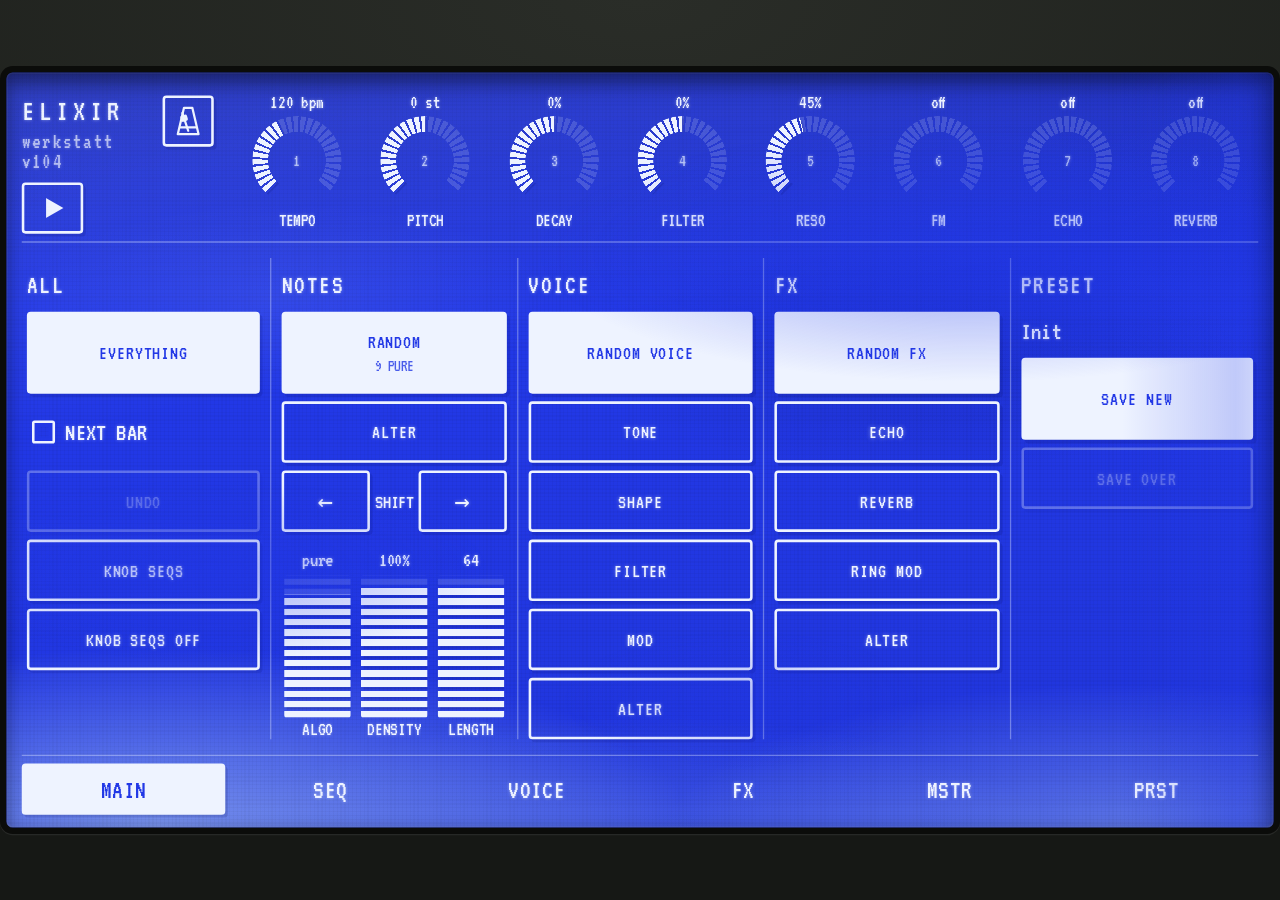
==== commit 743ccdc4: "VCO as the circuit: timing capacitor, comparator one-shot and reset switch The ramp is the capacitor" ====
--- a/index.html
+++ b/index.html
@@ -445,7 +445,7 @@
 <main class="m" id="m">
   <header class="m-top">
     <div class="m-trow">
-      <button class="m-title" id="m-title" type="button" aria-haspopup="dialog" aria-expanded="false" aria-label="elixir werkstatt: preferences">elixir<small class="m-ver">werkstatt v103</small></button>
+      <button class="m-title" id="m-title" type="button" aria-haspopup="dialog" aria-expanded="false" aria-label="elixir werkstatt: preferences">elixir<small class="m-ver">werkstatt v104</small></button>
       <button class="m-btn m-metro" id="m-metro" type="button" aria-pressed="false" aria-label="metronome" title="metronome"><svg viewBox="0 0 24 24" aria-hidden="true"><path class="m-metro-body" d="M9 2.5h6l4.5 19h-15z"/><path d="M6.5 16.5h11"/><g class="m-metro-arm"><path d="M12 19V5.5"/><rect x="10.3" y="8" width="3.4" height="3" rx=".5"/></g></svg></button>
     </div>
     <div class="m-tport">
@@ -605,7 +605,7 @@
         <label class="m-chk"><input id="m-pbpm" type="checkbox" checked><i aria-hidden="true"></i>loading a preset uses its tempo</label>
         <label class="m-chk"><input id="m-bigbuf" type="checkbox"><i aria-hidden="true"></i>bigger audio buffer (slower to respond, try it if the sound breaks up)</label>
         <output class="m-aload" id="m-aload">audio: not started</output>
-        <footer class="m-foot">Werkstatt-01 circuit model, LXR-02 FX port, GPL-3.0, unofficial<br><a href="https://github.com/johnnyhawk02/elixir-werkstatt">Source</a> · v103, 6 Nov, 07:58</footer>
+        <footer class="m-foot">Werkstatt-01 circuit model, LXR-02 FX port, GPL-3.0, unofficial<br><a href="https://github.com/johnnyhawk02/elixir-werkstatt">Source</a> · v104, 6 Nov, 08:42</footer>
       </div>
     </section>
   </div>
@@ -4565,7 +4565,8 @@
 const WS_CIRCUIT = Object.freeze({
   oversample: 2, // the circuit runs at twice the engine's rate
   temperature: 25, trimTemperature: 25, // C
-  vcoCap: 4.7e-9, vcoThreshold: 5, vcoResetTime: 400e-9, // ramp capacitor F, comparator level V, reset (4066 + LM393) s
+  vcoCap: 4.7e-9, vcoThreshold: 5, vcoResetTime: 400e-9, // ramp capacitor F, comparator level V, reset one-shot s
+  vcoResetR: 47, // reset switch on-resistance, ohm (estimated: leaves about 16% of the ramp on the capacitor)
   vcoMaxHz: 20000, expoRbulk: 2, // expo current limit, bulk emitter resistance ohm
   vcoModOctaves: 3, vcfModOctaves: 7, // VCO MOD and VCF MOD at full knob, octaves (LFO: either way; EG: up)
   vcfCap: 68e-9, vcfMaxHz: 40000, resonanceMax: 1.12, // ladder caps F, control current limit, loop gain at full RES
@@ -4706,35 +4707,60 @@
 
 // ---------------------------------------------------------------- the Werkstatt's own blocks
 
-// polyBLEP: the band-limited step's correction at phase t (in samples' worth of phase inc dt) around a jump
-const blep = (t, dt) => {
-  if (t < dt) { t /= dt; return t + t - t * t - 1; }
-  if (t > 1 - dt) { t = (t - 1) / dt; return t * t + t + t + 1; }
-  return 0;
-};
-
-// The VCO: the expo converter's current charges the ramp capacitor; at the comparator's threshold a switch dumps it,
-// taking the reset time (so the top end runs a little flat, as the hardware does). The saw is the ramp; the pulse is a
-// second comparator between the ramp and the PWM voltage. f = Ic / (C Vth), period + reset time
+// The VCO, as the circuit: the expo converter's current Ic charges the timing capacitor (dV/dt = Ic / C). At the
+// comparator's threshold a one-shot closes the reset switch for the reset time, and the capacitor discharges through
+// the switch's on-resistance (V -> Ic Ron with tau = Ron C) while Ic keeps flowing in. The switch doesn't empty it in
+// that time: the ramp starts again from what's left (vRes), which with the reset time also makes the top end run
+// flat. The saw is the capacitor's voltage (buffered, offset and scaled to +/- 5 V over its swing); the pulse is a
+// second comparator between that voltage and the PWM voltage, so it flips inside the reset too.
+// Each sample is worked out exactly, segment by segment (the ramps are straight lines, the resets exponentials), and
+// sampled at its end. The circuit's edges (the reset, the pulse comparator flipping) land between samples, so each one
+// gets the polyBLEP correction for its exact time and size, on that sample and the one before (so the output is one
+// sample late)
 class RampVco {
   constructor(fs, C) {
     this.fs = fs; this.dt = 1 / fs; this.cap = C.vcoCap; this.vth = C.vcoThreshold; this.tr = C.vcoResetTime;
-    this.ph = 0;
-  }
-  // ic: the expo current; width: the pulse's high part, 0.5 (square) to 0.05. Returns [saw, pulse], +/- 5 V
+    this.ron = C.vcoResetR; this.tau = C.vcoResetR * C.vcoCap;
+    this.vRes = rampResidual(C); // where a reset leaves the capacitor (Ic Ron aside)
+    this.v = this.vRes; this.rst = 0; this.hi = true; this.sawZ = -5; this.pulZ = 5;
+  }
+  // ic: the charging current, amps; width: the pulse's high part, 0.5 (square) to 0.05. Returns [saw, pulse], +/- 5 V
   process(ic, width) {
-    const fRamp = ic / (this.cap * this.vth), f = 1 / (1 / fRamp + this.tr);
-    const inc = Math.min(0.49, f * this.dt);
-    this.ph += inc;
-    if (this.ph >= 1) this.ph -= 1;
-    const p = this.ph;
-    const saw = 2 * p - 1 - blep(p, inc);
-    let q = p < width ? 1 : -1;
-    q += blep(p, inc);
-    q -= blep((p - width + 1) % 1, inc);
-    return [saw * 5, q * 5];
-  }
-}
+    const dt = this.dt, C = this.cap, vth = this.vth, tau = this.tau, slope = ic / C, vInf = ic * this.ron;
+    const span = vth - this.vRes, sawOf = (v) => ((v - this.vRes) / span * 2 - 1) * 5;
+    const vp = this.vRes + width * span; // the pulse comparator's level: high while the ramp is below it
+    let v = this.v, t = 0, sawZ = this.sawZ, pulZ = this.pulZ, dSaw = 0, dPul = 0;
+    // an edge of size J (volts out) at time te into the sample: half a band-limited step on either side of it
+    const edge = (te, J, pulse) => {
+      const w = te / dt, before = 0.5 * J * (1 - w) * (1 - w), after = -0.5 * J * w * w;
+      if (pulse) { pulZ += before; dPul += after; } else { sawZ += before; dSaw += after; }
+    };
+    for (let n = 0; n < 256 && t < dt; n++) {
+      const rem = dt - t;
+      if (this.rst > 0) { // resetting: discharging through the switch
+        const sg = Math.min(this.rst, rem), v1 = vInf + (v - vInf) * Math.exp(-sg / tau);
+        if (!this.hi && v1 < vp) { this.hi = true; edge(t + Math.max(0, tau * Math.log((v - vInf) / (vp - vInf))), 10, true); }
+        v = v1; this.rst -= sg; t += sg;
+      } else { // charging: a straight ramp up to the threshold
+        const tth = Math.max((vth - v) / slope, 0);
+        if (this.hi && v + slope * Math.min(tth, rem) >= vp) { this.hi = false; edge(t + Math.max(0, (vp - v) / slope), -10, true); }
+        if (tth <= rem) { // the comparator fires the one-shot: the capacitor dumps (an edge the size of the whole reset)
+          t += tth; v = vth; this.rst = this.tr;
+          edge(t, sawOf(vInf + (vth - vInf) * Math.exp(-this.tr / tau)) - 5, false);
+        } else { v += slope * rem; t = dt; }
+      }
+    }
+    this.v = v;
+    const out = [sawZ, pulZ];
+    // (a sample that lands inside a reset reads where the reset is going: it's far shorter than a sample, and its edge
+    // is already in as a step)
+    const vOut = this.rst > 0 ? vInf + (v - vInf) * Math.exp(-this.rst / tau) : v;
+    this.sawZ = sawOf(vOut) + dSaw; this.pulZ = (this.hi ? 5 : -5) + dPul;
+    return out;
+  }
+}
+// what the reset leaves on the timing capacitor (the switch's RC against the reset time), volts
+const rampResidual = (C) => C.vcoThreshold * Math.exp(-C.vcoResetTime / (C.vcoResetR * C.vcoCap));
 
 // The EG: a gate charges the capacitor through the attack pot and a diode towards the supply; the comparator ends the
 // attack at the peak. With sustain on it holds there while the gate is held; then (or straight away with sustain off)
@@ -4778,9 +4804,9 @@
     const rng = new WRng(seed);
     this.vco = new RampVco(this.fs, C);
     // iRef: the current that makes A4 (440 Hz) at 0 V of pitch CV (as trimmed: what's left is the mismatch)
-    this.vcoExpo = new ExpoConverter(440 * C.vcoCap * C.vcoThreshold, tempK, trimK, C.expoRbulk, rng.gaussian() * C.expoVbeSd, rng.gaussian() * C.expoScaleSd);
+    this.vcoExpo = new ExpoConverter(440 * C.vcoCap * (C.vcoThreshold - rampResidual(C)), tempK, trimK, C.expoRbulk, rng.gaussian() * C.expoVbeSd, rng.gaussian() * C.expoScaleSd);
     this.vcfOffset = rng.gaussian() * C.vcfOffsetSd;
-    this.vcoIMax = C.vcoMaxHz * C.vcoCap * C.vcoThreshold;
+    this.vcoIMax = C.vcoMaxHz * C.vcoCap * (C.vcoThreshold - rampResidual(C));
     this.ladder = new LadderFilter(this.fs, C.vcfCap, tempK, new WRng(seed + 17), C.ladderNoise);
     this.vcfExpo = new ExpoConverter(1, tempK, trimK, C.expoRbulk);
     this.vcfIMax = this.ladder.currentForCutoff(Math.min(C.vcfMaxHz, 0.45 * this.fs));
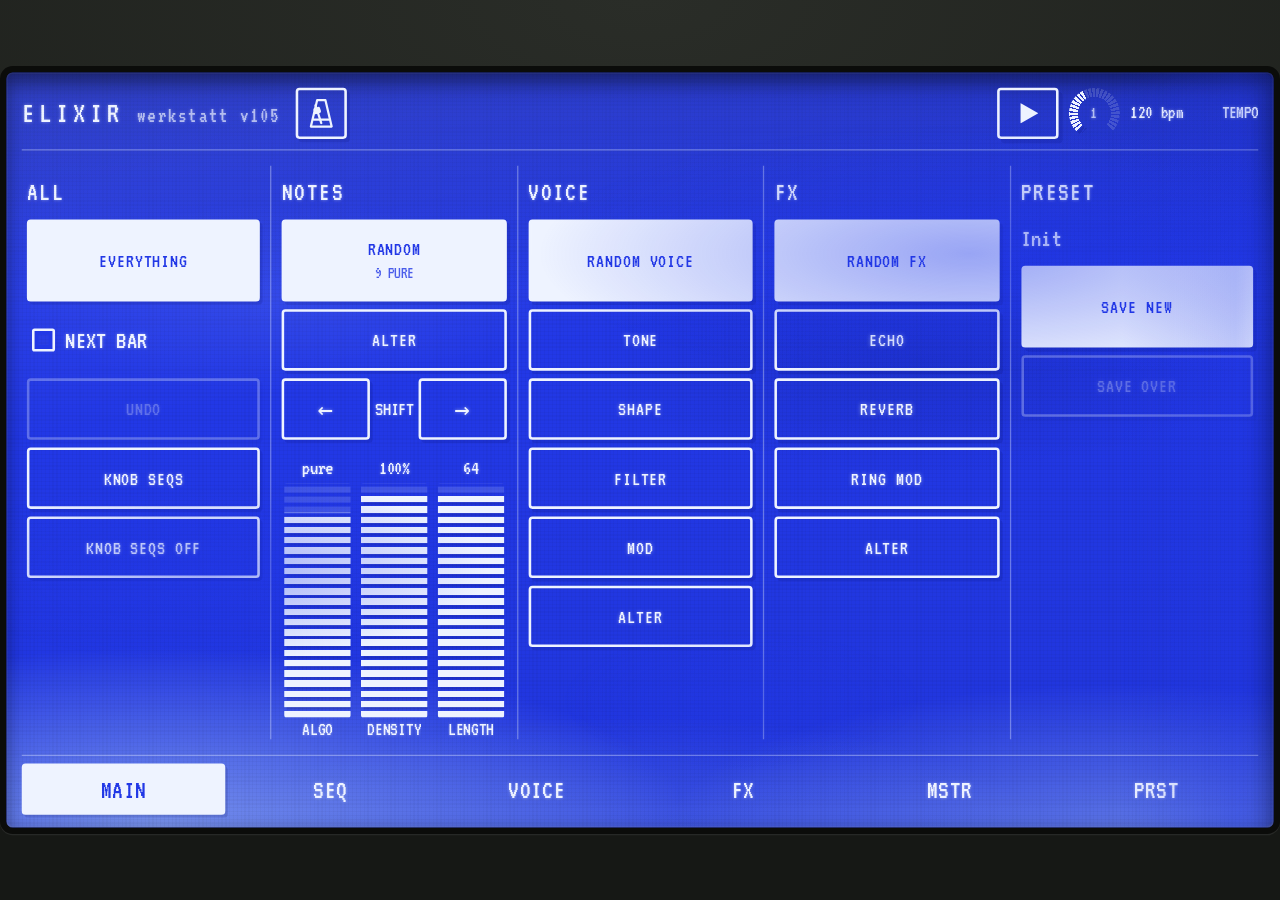
==== commit b11d8a4d: "Lose the perf dials: a slim top line with the tempo dial beside play, more room for the pages Old pr" ====
--- a/index.html
+++ b/index.html
@@ -37,8 +37,8 @@
   --fs-xs: 1.12rem; --fs-s: 1.25rem; --fs-m: 1.3rem; --fs-l: 1.6rem;
   --rule: 1px solid rgb(var(--ink-rgb) / .38);
   position: absolute; left: 50%; top: 50%; width: 1000px; height: 600px; transform: translate(-50%, -50%) scale(var(--k, 1));
-  display: grid; grid-template-columns: 150px minmax(0, 1fr); grid-template-rows: 124px minmax(0, 1fr) auto;
-  grid-template-areas: "top dials" "pages pages" "tabs tabs"; column-gap: 16px; padding: 8px 12px 10px;
+  display: grid; grid-template-columns: minmax(0, 1fr); grid-template-rows: auto minmax(0, 1fr) auto;
+  grid-template-areas: "top" "pages" "tabs"; column-gap: 16px; padding: 8px 12px 10px;
   font-family: var(--body); color: var(--ink);
   touch-action: manipulation; -webkit-user-select: none; user-select: none;
   -webkit-touch-callout: none; /* a long hold mustn't bring up the phone's own menus */
@@ -166,9 +166,10 @@
 .m .m-row .m-vtrack, .m .m-vset .m-vtrack, .m .m-seqf .m-vtrack { width: min(52px, 100%); flex: 1; height: auto; min-height: 12px; }
 
 /* ---- the frame: title, pages, randomise and the page buttons ---- */
-.m-top { grid-area: top; display: flex; flex-direction: column; justify-content: space-between; gap: 8px; padding: 10px 0 8px; }
-.m .m-title { align-self: flex-start; padding: 0; background: none; text-align: left; cursor: pointer; font-family: var(--display); font-size: 1.5rem; font-weight: 400; letter-spacing: .14em; text-transform: uppercase; color: var(--ink); }
-.m-trow { display: flex; align-items: flex-start; justify-content: space-between; gap: 6px; }
+/* one slim line along the top: the title and metronome on the left, play and the tempo dial on the right */
+.m-top { grid-area: top; display: flex; align-items: center; justify-content: space-between; gap: 16px; padding: 2px 0 6px; }
+.m .m-title { align-self: center; min-height: 40px; padding: 0; background: none; text-align: left; cursor: pointer; font-family: var(--display); font-size: 1.5rem; font-weight: 400; letter-spacing: .14em; text-transform: uppercase; color: var(--ink); }
+.m-trow { display: flex; align-items: center; gap: 12px; }
 /* the metronome, beside the title: a little metronome, filled while on; its arm swings over to the other side on each
    beat while it plays */
 .m .m-metro { display: grid; place-items: center; flex: none; width: 40px; height: 40px; min-height: 40px; padding: 0; }
@@ -178,7 +179,7 @@
 .m-metro.tock .m-metro-arm { transform: rotate(18deg); }
 .m .m-metro[aria-pressed="true"] { background: var(--ink) !important; color: var(--panel) !important; text-shadow: none; }
 @media (prefers-reduced-motion: reduce) { .m-metro-arm { transition: none; } }
-.m-ver { display: block; margin-top: 4px; font-size: .7em; letter-spacing: .06em; text-transform: none; opacity: .7; }
+.m-ver { display: inline-block; margin-left: 10px; font-size: .7em; letter-spacing: .06em; text-transform: none; opacity: .7; }
 
 /* under the title: the play button (a triangle, a square while playing), and while recording (R) REC and the time */
 .m-tport { display: flex; align-items: center; gap: 8px; min-width: 0; }
@@ -204,16 +205,18 @@
 .m-tabs button[aria-selected="true"] { border-color: var(--ink); }
 .m .m-tabs button { min-height: 40px; padding: 0; font-size: 1.3rem !important; letter-spacing: .04em; }
 
-/* ---- perf, always on show: eight dials in a line along the top right ---- */
-.m-side { grid-area: dials; display: grid; grid-template-columns: minmax(0, 1fr); min-height: 0; overflow: hidden; }
-.m-play-card { display: grid; min-height: 0; padding: 6px 0 4px; }
-#m-perf { grid-template-columns: repeat(8, minmax(0, 1fr)); grid-template-rows: minmax(0, 1fr); gap: 2px; min-height: 0; }
+/* ---- the tempo dial, beside play: a small ring with the readout and label to its right ---- */
+#m-perf { display: block; flex: none; }
+.m #m-perf .m-dial { flex-direction: row; container-type: normal; gap: 8px; height: 44px; }
+.m #m-perf .m-dial .m-vtrack { --s: 40px; }
+.m #m-perf .m-dial output { order: 2; height: auto; min-width: 4.2em; justify-content: flex-start; }
+.m #m-perf .m-dial .m-flab { order: 3; }
 /* the prefs sheet (a tap on the title opens it) */
 .m-rnd .m-rand-card { width: 100%; display: grid; grid-template-rows: auto minmax(0, 1fr); gap: 12px; pointer-events: auto;
   box-shadow: 0 -8px 30px rgba(0, 0, 0, .5), inset 0 3px 10px rgba(0, 0, 0, .28); }
 .m-rnd .m-chead { gap: 16px; text-transform: uppercase; }
 /* prefs: under the dials */
-.m-seq.m-prefs { top: 136px; bottom: auto; height: auto; }
+.m-seq.m-prefs { top: 60px; bottom: auto; height: auto; }
 .m-prefs .m-rand-card { grid-template-rows: auto auto; }
 .m-prefs .m-chead .m-btn { min-height: 40px; min-width: 120px; font-size: var(--fs-s) !important; }
 .m-prefs-body { display: grid; gap: 16px; align-content: start; }
@@ -379,7 +382,7 @@
 
 /* ---- the knob step sequencer: a sheet over the pages, leaving the dials above it free; sixteen step bars in one
    row (the ones past the length faint), then length, slew, speed and depth as faders, and the buttons ---- */
-.m-seq { position: absolute; left: 8px; right: 8px; top: 136px; bottom: 8px; z-index: 10; pointer-events: none; display: flex; align-items: stretch; justify-content: center; }
+.m-seq { position: absolute; left: 8px; right: 8px; top: 60px; bottom: 8px; z-index: 10; pointer-events: none; display: flex; align-items: stretch; justify-content: center; }
 .m-seq[hidden] { display: none; }
 .m-seq-card { width: 100%; height: 100%; display: grid; grid-template-rows: auto minmax(0, 1fr) minmax(0, 1fr); gap: 12px;
   pointer-events: auto; box-shadow: 0 -8px 30px rgba(0, 0, 0, .5), inset 0 3px 10px rgba(0, 0, 0, .28); }
@@ -445,18 +448,15 @@
 <main class="m" id="m">
   <header class="m-top">
     <div class="m-trow">
-      <button class="m-title" id="m-title" type="button" aria-haspopup="dialog" aria-expanded="false" aria-label="elixir werkstatt: preferences">elixir<small class="m-ver">werkstatt v104</small></button>
+      <button class="m-title" id="m-title" type="button" aria-haspopup="dialog" aria-expanded="false" aria-label="elixir werkstatt: preferences">elixir<small class="m-ver">werkstatt v105</small></button>
       <button class="m-btn m-metro" id="m-metro" type="button" aria-pressed="false" aria-label="metronome" title="metronome"><svg viewBox="0 0 24 24" aria-hidden="true"><path class="m-metro-body" d="M9 2.5h6l4.5 19h-15z"/><path d="M6.5 16.5h11"/><g class="m-metro-arm"><path d="M12 19V5.5"/><rect x="10.3" y="8" width="3.4" height="3" rx=".5"/></g></svg></button>
     </div>
     <div class="m-tport">
       <button class="m-btn m-play" id="m-play" type="button" aria-pressed="false" aria-label="play (space)" title="play (space)"><i aria-hidden="true"></i></button>
       <output class="m-recind" id="m-rec-t" aria-live="polite" hidden></output>
+      <div class="m-faders m-dials" id="m-perf" aria-label="tempo"></div>
     </div>
   </header>
-
-  <div class="m-side" id="m-side" aria-label="perform">
-    <section class="m-card m-play-card"><div class="m-faders m-dials" id="m-perf"></div></section>
-  </div>
 
   <div class="m-pages" id="m-pages">
   <div class="m-panel" data-m-panel="main">
@@ -605,7 +605,7 @@
         <label class="m-chk"><input id="m-pbpm" type="checkbox" checked><i aria-hidden="true"></i>loading a preset uses its tempo</label>
         <label class="m-chk"><input id="m-bigbuf" type="checkbox"><i aria-hidden="true"></i>bigger audio buffer (slower to respond, try it if the sound breaks up)</label>
         <output class="m-aload" id="m-aload">audio: not started</output>
-        <footer class="m-foot">Werkstatt-01 circuit model, LXR-02 FX port, GPL-3.0, unofficial<br><a href="https://github.com/johnnyhawk02/elixir-werkstatt">Source</a> · v104, 6 Nov, 08:42</footer>
+        <footer class="m-foot">Werkstatt-01 circuit model, LXR-02 FX port, GPL-3.0, unofficial<br><a href="https://github.com/johnnyhawk02/elixir-werkstatt">Source</a> · v105, 6 Nov, 08:54</footer>
       </div>
     </section>
   </div>
@@ -5512,7 +5512,13 @@
   // (and one from before voice B has none: B starts as a copy of A, with the FM off and B silent)
   Object.assign(wsB, LXR.WS_DEFAULTS, p.wsB || p.ws || {});
   Object.assign(fm, LXR.FM_DEFAULTS, p.fm || {});
+  // (the perf macros are gone: one a preset has is baked into the sound, decay and filter into voice A's knobs, the
+  // pitch into both voices' notes and fine tune)
   Object.assign(macro, MACRO0, p.macro);
+  for (const k of Object.keys(ws)) ws[k] = Math.round(wsEff(k));
+  const st = Math.round(macro.pitch || 0), cents = Math.round(((macro.pitch || 0) - st) * 100);
+  for (const v of [ws, wsB]) { v.note = Math.max(WS_SPEC.note.min, Math.min(WS_SPEC.note.max, v.note + st)); v.fine = Math.max(WS_SPEC.fine.min, Math.min(WS_SPEC.fine.max, v.fine + cents)); }
+  Object.assign(macro, MACRO0);
   if (!keepTempo && p.tempo) tempo = p.tempo;
   Object.assign(seq, structuredClone(SEQ0), structuredClone(p.seq || {}));
   seq.steps = fillPages(seq.steps.length ? seq.steps.slice(0, NSTEPS) : SEQ0.steps);
@@ -5680,20 +5686,13 @@
 }
 addEventListener('resize', mDepth);
 
-// ---- perf: eight dials in a line along the top, MIDI CC 1 to 8 in order: tempo, pitch, decay, filter, reso, fm (vco a into vco b), the
-// echo send and the reverb send. Decay and filter are macros on top of voice A's sound; the rest move the same settings
-// as their faders on the other pages ----
+// ---- tempo: one dial in the top line, beside play (MIDI CC 1). The other perf dials are gone, to give the pages the
+// room: reso and the FM are on the voice page, the sends on the fx page; the decay, filter and pitch macros are no more
+// (a preset that has them is baked into its sound on loading) ----
 const PERF_DIALS = [
-  ['tempo', { min: 40, max: 240, travel: 2, get: () => tempo, set: (v) => { tempo = v; sendSeq(); }, show: (v) => `${v} bpm`, dflt: 120 }],
-  // pitch is free: hundredths of a semitone, over twice the travel
-  ['pitch', { min: -24, max: 24, step: 0.01, travel: 2, get: () => macro.pitch, set: (v) => setMacro('pitch', v),
-    show: (v) => (Math.abs(v) < 0.005 ? '0 st' : (v > 0 ? '+' : '−') + Math.abs(v).toFixed(2) + ' st'), dflt: 0 }],
-  ...['decay', 'filter'].map((m) => [m, { min: 0, max: 200, get: () => macro[m], set: (v) => setMacro(m, v), show: pct, dflt: 100 }]),
-  ['reso', { min: 0, max: 100, get: () => ws.reso, set: (v) => setWs('reso', v), show: (v) => `${v}%`, dflt: () => LXR.WS_DEFAULTS.reso }],
-  ['fm', { min: 0, max: 100, get: () => fm.fm, set: (v) => setFm('fm', v), show: (v) => (v ? `${v}%` : 'off'), dflt: 0 }],
-  ...[['echo', 'send'], ['reverb', 'verb']].map(([l, k]) => [l, { min: 0, max: 100, get: () => fx[k], set: (v) => { fx[k] = v; sendMix(); }, show: sendPct, dflt: 0 }])];
+  ['tempo', { min: 40, max: 240, travel: 2, get: () => tempo, set: (v) => { tempo = v; sendSeq(); }, show: (v) => `${v} bpm`, dflt: 120 }]];
 const ccDials = PERF_DIALS.map(([label, o], i) => mFader($('m-perf'), label, { ...o, cc: i + 1 }));
-// MIDI in (Web MIDI, any input, any channel): CC 1 to 8 turn the dials, 0..127 over each one's range. Access is asked
+// MIDI in (Web MIDI, any input, any channel): CC 1 turns the tempo, 0..127 over each one's range. Access is asked
 // for at the first touch (or straight away if it was given before); controllers plugged in later are picked up
 {
   let redraw = 0;
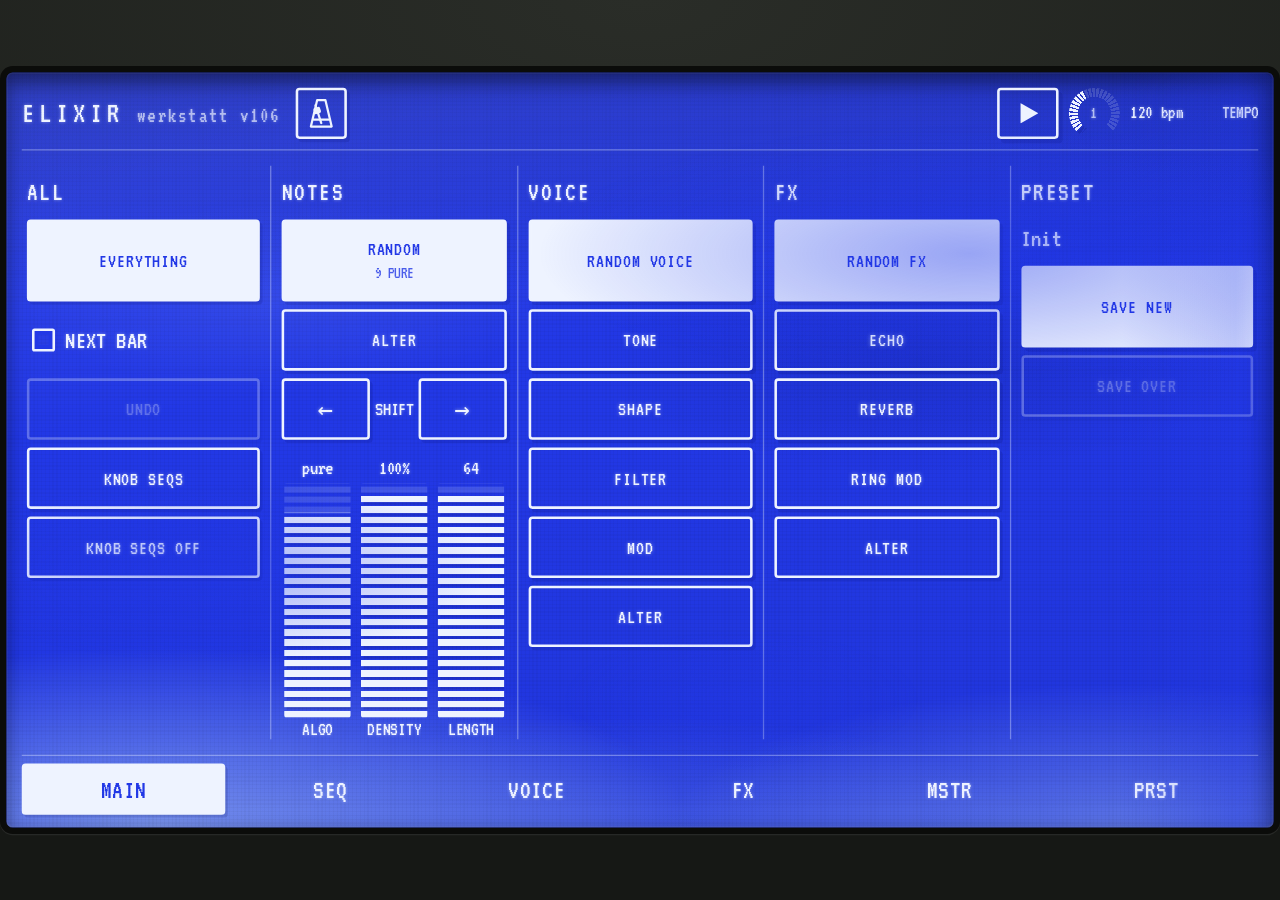
==== commit 0c2d566f: "Seq page as a gate and pitch sequencer; three AR envelopes, each on a chosen gate Lanes: gate a, gat" ====
--- a/index.html
+++ b/index.html
@@ -250,7 +250,12 @@
 .m-mpreset .m-note { line-height: 1.2; }
 
 /* ---- seq: the page buttons and tools, the sixteen steps in one line, the gate (or morph) lane, then the faders ---- */
-.m-seqpage { display: grid; grid-template-rows: auto minmax(0, 1.6fr) minmax(0, 0.9fr) 134px; grid-template-columns: minmax(0, 1fr) 118px; gap: 8px 10px; min-height: 0; padding: 6px 2px; }
+/* the lanes: gate a, gate b (shorter), pitch a, pitch b, and the morph lane when it's shown; each with its name on the left */
+.m-lane { display: grid; grid-template-columns: 58px minmax(0, 1fr); gap: 6px; min-height: 0; }
+.m-lane[hidden] { display: none; }
+.m-lane > b { align-self: center; font-weight: 400; text-transform: uppercase; font-size: min(var(--fs-xs), 16px); line-height: 1; }
+.m-seqpage.morph { grid-template-rows: auto minmax(0, 0.7fr) minmax(0, 0.7fr) minmax(0, 1fr) minmax(0, 1fr) minmax(0, 0.7fr) 104px; }
+.m-seqpage { display: grid; grid-template-rows: auto minmax(0, 0.8fr) minmax(0, 0.8fr) minmax(0, 1fr) minmax(0, 1fr) 110px; grid-template-columns: minmax(0, 1fr) 118px; gap: 8px 10px; min-height: 0; padding: 6px 2px; }
 .m-seqpage > * { grid-column: 1; }
 /* random, alter and undo: a column down the right, as on the voice and fx pages */
 .m-seqpage > .m-seqbtns { grid-column: 2; grid-row: 1 / -1; }
@@ -291,7 +296,7 @@
 .m-step.thin .m-sn, .m-step.thin .m-sbar { opacity: .35; }
 .m-sm b:hover { background: var(--tint-2); }
 .m-seqlow { display: grid; grid-template-columns: minmax(0, 1fr); gap: 8px; min-height: 0; border-top: var(--rule); padding-top: 6px; }
-.m-seqf { grid-template-columns: repeat(8, minmax(0, 1fr)); grid-template-rows: minmax(0, 1fr); gap: 4px; min-height: 0; }
+.m-seqf { grid-template-columns: repeat(6, minmax(0, 1fr)); grid-template-rows: minmax(0, 1fr); gap: 4px; min-height: 0; }
 .m-nalgo { display: block; margin-top: 4px; font-size: .85em; letter-spacing: 0; opacity: .8; }
 .m .m-seqbtns .m-btn { flex-direction: column; }
 
@@ -448,7 +453,7 @@
 <main class="m" id="m">
   <header class="m-top">
     <div class="m-trow">
-      <button class="m-title" id="m-title" type="button" aria-haspopup="dialog" aria-expanded="false" aria-label="elixir werkstatt: preferences">elixir<small class="m-ver">werkstatt v105</small></button>
+      <button class="m-title" id="m-title" type="button" aria-haspopup="dialog" aria-expanded="false" aria-label="elixir werkstatt: preferences">elixir<small class="m-ver">werkstatt v106</small></button>
       <button class="m-btn m-metro" id="m-metro" type="button" aria-pressed="false" aria-label="metronome" title="metronome"><svg viewBox="0 0 24 24" aria-hidden="true"><path class="m-metro-body" d="M9 2.5h6l4.5 19h-15z"/><path d="M6.5 16.5h11"/><g class="m-metro-arm"><path d="M12 19V5.5"/><rect x="10.3" y="8" width="3.4" height="3" rx=".5"/></g></svg></button>
     </div>
     <div class="m-tport">
@@ -511,17 +516,19 @@
         <button class="m-btn" type="button" role="tab" data-page="2" aria-selected="false">3</button>
         <button class="m-btn" type="button" role="tab" data-page="3" aria-selected="false">4</button>
         <button class="m-btn" type="button" id="m-ncopy">copy to 2</button>
-        <button class="m-btn" type="button" id="m-nlane" aria-pressed="false" aria-label="show the morph lane under the notes">morph</button>
+        <button class="m-btn" type="button" id="m-nlane" aria-pressed="false" aria-label="show the morph lane">morph</button>
         <span class="m-nshift" role="group" aria-label="shift"><button class="m-btn" type="button" id="m-nshift-l" data-nshift="-1" aria-label="shift the pattern left">←</button><span aria-hidden="true">shift</span><button class="m-btn" type="button" id="m-nshift-r" data-nshift="1" aria-label="shift the pattern right">→</button></span>
         <span class="m-noct" role="group" aria-label="octave"><button class="m-btn" type="button" id="m-noct-dn" aria-label="octave down">oct −</button><output id="m-noct-out">0</output><button class="m-btn" type="button" id="m-noct-up" aria-label="octave up">oct +</button></span>
       </div>
-      <div class="m-steps" id="m-steps" role="grid" aria-label="the sixteen steps of the page"></div>
-      <div class="m-steps m-gates" id="m-gates" role="grid" aria-label="the sixteen steps' gate times"></div>
-      <div class="m-steps m-gates" id="m-morphs" role="grid" aria-label="the sixteen steps' morph values" hidden></div>
+      <div class="m-lane"><b>gate a</b><div class="m-steps m-gates" id="m-ga" role="grid" aria-label="gate a: the sixteen steps' gate times"></div></div>
+      <div class="m-lane"><b>gate b</b><div class="m-steps m-gates" id="m-gb" role="grid" aria-label="gate b: the sixteen steps' gate times"></div></div>
+      <div class="m-lane"><b>pitch a</b><div class="m-steps" id="m-pa" role="grid" aria-label="vco a's pitch on each step"></div></div>
+      <div class="m-lane"><b>pitch b</b><div class="m-steps" id="m-pb" role="grid" aria-label="vco b's pitch on each step"></div></div>
+      <div class="m-lane" id="m-mlane" hidden><b>morph</b><div class="m-steps m-gates" id="m-morphs" role="grid" aria-label="the sixteen steps' morph values"></div></div>
       <div class="m-seqlow">
         <div class="m-faders m-seqf" id="m-seqf"></div>
       </div>
-      <div class="m-vbtns m-seqbtns" role="group" aria-label="randomise the notes">
+      <div class="m-vbtns m-seqbtns" role="group" aria-label="randomise the sequence">
         <button class="m-btn m-big" id="m-nrand" data-nrand type="button">random<small class="m-nalgo" data-nalgo></small></button>
         <button class="m-btn" id="m-nalter" data-nalter type="button">alter</button>
         <button class="m-btn" data-undo type="button" disabled>undo</button>
@@ -605,7 +612,7 @@
         <label class="m-chk"><input id="m-pbpm" type="checkbox" checked><i aria-hidden="true"></i>loading a preset uses its tempo</label>
         <label class="m-chk"><input id="m-bigbuf" type="checkbox"><i aria-hidden="true"></i>bigger audio buffer (slower to respond, try it if the sound breaks up)</label>
         <output class="m-aload" id="m-aload">audio: not started</output>
-        <footer class="m-foot">Werkstatt-01 circuit model, LXR-02 FX port, GPL-3.0, unofficial<br><a href="https://github.com/johnnyhawk02/elixir-werkstatt">Source</a> · v105, 6 Nov, 08:54</footer>
+        <footer class="m-foot">Werkstatt-01 circuit model, LXR-02 FX port, GPL-3.0, unofficial<br><a href="https://github.com/johnnyhawk02/elixir-werkstatt">Source</a> · v106, 6 Nov, 13:44</footer>
       </div>
     </section>
   </div>
@@ -4558,6 +4565,14 @@
   ['fmMode', 'fm mode', 'fm', 0, 1, 0, (v) => ['expo', 'lin'][v]], // into A's pitch CV, or a current into A's core
   ['levelA', 'a level', 'fm', 0, 100, 100, pctW],
   ['levelB', 'b level', 'fm', 0, 100, 0, pctW],
+  // the three AR envelopes and which gate fires each (a, b, or either): env 1 opens the modulator's VCA (the panel's
+  // vco a), env 2 the main voice's (vco b), env 3 is both voices' EG mod source (their vcf mod and vco mod when set to
+  // eg). Envs 1 and 2 take their attack and release from their voice's attack and decay knobs; env 3 has its own
+  ['trig1', 'env 1 gate', 'fm', 0, 2, 1, (v) => ['a', 'b', 'a+b'][v]],
+  ['trig2', 'env 2 gate', 'fm', 0, 2, 0, (v) => ['a', 'b', 'a+b'][v]],
+  ['trig3', 'env 3 gate', 'fm', 0, 2, 2, (v) => ['a', 'b', 'a+b'][v]],
+  ['e3Attack', 'env 3 attack', 'fm', 0, 100, 0, pctW],
+  ['e3Release', 'env 3 release', 'fm', 0, 100, 45, pctW],
 ].map(Object.freeze);
 const FM_DEFAULTS = Object.freeze(Object.fromEntries(FM_PARAMS.map((p) => [p[0], p[5]])));
 
@@ -4818,6 +4833,9 @@
     this.p = { ...WS_DEFAULTS };
     this.offset = 0; // semitones from the base note (the sequencer's note plus the perf pitch)
     this.cv = null; // the pitch CV after glide, volts (1 V/oct from A4)
+    // in a pair: ar (the EG is an AR, holding at the top while its gate is held: the sustain switch is ignored) and
+    // modEnv (the EG used as the mod source, in place of its own)
+    this.ar = false; this.modEnv = null;
     this.set({});
   }
   // knobs by key (any subset); a value is clamped to its range
@@ -4843,10 +4861,10 @@
     const target = (q.note + q.fine / 100 + this.offset - 69) / 12;
     if (this.cv === null) this.cv = target;
     this.cv = this.glideA ? target + (this.cv - target) * this.glideA : target;
-    const env = this.eg.process(this.rA, this.rD, q.sustain);
+    const env = this.eg.process(this.rA, this.rD, this.ar || q.sustain), menv = this.modEnv ? this.modEnv.v : env;
     const lfo = this.lfo.process(lfoHz(q.lfoRate), q.lfoWave);
     // the mod sources as volts: the LFO either way, the EG up (both scaled so full knob gives the octaves set)
-    const src = (s) => (s ? env / C.egPeak : lfo / C.lfoAmp);
+    const src = (s) => (s ? menv / C.egPeak : lfo / C.lfoAmp);
     const vcoCv = this.cv + q.vcoMod / 100 * C.vcoModOctaves * src(q.vcoSrc) + fmCv;
     const ic = Math.max(1e-12, this.vcoExpo.current(vcoCv, this.vcoIMax) + fmI);
     const [saw, pulse] = this.vco.process(ic, this.width);
@@ -4880,12 +4898,39 @@
     this.b.oscOut = 0; this.os = this.a.os;
     this.decim = new Decimator(this.os);
     this.hpA = Math.exp((-2 * PI * WS_CIRCUIT.outputHp) / sampleRate); this.hpX = 0; this.hpY = 0;
+    // the three AR envelopes: env 1 is B's own EG (the modulator, the panel's vco a), env 2 A's (the main voice, vco b),
+    // env 3 a third, the same circuit, both voices' mod source
+    const C = WS_CIRCUIT;
+    this.e3 = new Eg(this.a.fs, C, C.egCap * (1 + new WRng(seed + 2).gaussian() * C.egCapTol / 3));
+    this.a.ar = this.b.ar = true; this.a.modEnv = this.b.modEnv = this.e3;
+    this.envs = [this.b.eg, this.a.eg, this.e3];
+    this.g = [false, false]; // gates A and B
     this.f = { ...FM_DEFAULTS };
-  }
-  setFm(p) { for (const [k, , , lo, hi] of FM_PARAMS) if (p && typeof p[k] === 'number') this.f[k] = clampW(p[k], lo, hi); }
-  noteOn(offset, gate = true) { this.a.noteOn(offset, gate); this.b.noteOn(offset, gate); }
-  setOffset(offset) { this.a.setOffset(offset); this.b.setOffset(offset); }
-  noteOff() { this.a.noteOff(); this.b.noteOff(); }
+    this.setFm({});
+  }
+  setFm(p) {
+    for (const [k, , , lo, hi] of FM_PARAMS) if (p && typeof p[k] === 'number') this.f[k] = clampW(p[k], lo, hi);
+    const C = WS_CIRCUIT, F = this.f;
+    this.r3A = C.attackMinR + audioTaper(F.e3Attack / 100, C.attackPotR, C.potTaper);
+    this.r3D = C.decayMinR + audioTaper(F.e3Release / 100, C.decayPotR, C.potTaper);
+  }
+  // gate l (0: A, 1: B) on (a new gate: every envelope it fires starts again from where its capacitor is) or off (an
+  // envelope lets go once none of its gates is held)
+  gate(l, on) {
+    const g = this.g, F = this.f;
+    g[l] = on;
+    [F.trig1, F.trig2, F.trig3].forEach((t, k) => {
+      if (t !== 2 && t !== l) return;
+      if (on) this.envs[k].on();
+      else if (!(t === 2 ? g[0] || g[1] : g[t])) this.envs[k].off();
+    });
+  }
+  // the pitches: semitones from each voice's base note, for the panel's vco a (the modulator, B) and vco b (A)
+  setOffsets(offA, offB) { this.b.setOffset(offA); this.a.setOffset(offB); }
+  // (one note on both voices and both gates: a note heard while stopped)
+  noteOn(offset) { this.setOffsets(offset, offset); this.gate(0, true); this.gate(1, true); }
+  setOffset(offset) { this.setOffsets(offset, offset); }
+  noteOff() { this.gate(0, false); this.gate(1, false); }
   render(out, n = out.length) {
     const C = WS_CIRCUIT, F = this.f, A = this.a, B = this.b, d = this.decim;
     const amt = (Math.pow(C.fmTaper, F.fm / 100) - 1) / (C.fmTaper - 1);
@@ -4893,6 +4938,7 @@
     const gA = A.p.volume / 100 * F.levelA / 100, gB = B.p.volume / 100 * F.levelB / 100;
     for (let i = 0; i < n; i++) {
       for (let k = 0; k < this.os; k++) {
+        this.e3.process(this.r3A, this.r3D, true);
         const bo = bOn ? B.tick() : 0, src = F.fmSrc ? bo : B.oscOut;
         const ao = F.fmMode ? A.tick(0, amt * src / C.fmLinR) : A.tick(amt * C.fmExpo * src, 0);
         d.push(ao * gA + bo * gB);
@@ -4917,7 +4963,7 @@
 // the tempo-synced echo: 1/128 of a bar at 0, a whole bar at 1, evenly in octaves between
 const delaySamples = (pos, bpm) => 240 / bpm * Math.pow(2, -7 * (1 - pos)) * LXR.REAL_FS;
 const RING_MAKEUP = 3;
-// a step's gate: 0 rests, 1 to 4 close after a quarter to all of the step, 5 lets the note ring out
+// a step's gate (on each gate lane): 0 rests, 1 to 4 close after a quarter to all of the step, 5 holds it on to the next
 const GATE_RING = 5;
 // a sample into the engine's int16 buses, saturated
 const int16 = (x) => Math.max(-32768, Math.min(32767, Math.round(x)));
@@ -4936,26 +4982,24 @@
     this.w = new LXR.WerkstattPair(LXR.REAL_FS, this.seed);
     // ws: the Werkstatt's knobs as the page set them (the morph moves one of them from here)
     this.ws = { ...LXR.WS_DEFAULTS }; this.fm = { ...LXR.FM_DEFAULTS };
-    this.gateOpen = false;
     this.ratio = LXR.REAL_FS / outRate;
     this.A = [new Float32Array(64), new Float32Array(64)];
     this.B = [new Float32Array(64), new Float32Array(64)];
     this.idx = 0; this.frac = 0;
-    // the sequence: 16 steps a page (up to 4 pages) of { n: semitones from middle C, gate, acc, slide }
-    this.steps = Array.from({ length: 16 }, () => ({ n: 0, gate: 0, acc: false, slide: false }));
-    this.playing = false; this.bpm = 120; this.vel = 100; this.accGain = 0.5; this.glide = 0.35;
+    // the sequence: 16 steps a page (up to 4 pages) of { na, nb: the two VCOs' pitches, semitones from their base notes;
+    // ga, gb: gates A and B; m: the morph value }
+    this.steps = Array.from({ length: 16 }, () => ({ na: 0, nb: 0, ga: 0, gb: 0, m: 0 }));
+    this.playing = false; this.bpm = 120;
     this.len = 16; this.pos = 0;
     this.step = 0; this.bar = 0; this.toNext = 0; this.atBar = []; this.clock = 0;
-    // pitch: the perf page's pitch, in semitones (hundredths), added to every note
-    this.pitch = 0;
-    // the note sounding (in semitones from middle C, before pitch), where a slide has it now (cur), its slide and where its gate closes
-    this.note = 0; this.cur = 0; this.slideFrom = null; this.slideAt = 0; this.slideLen = 1; this.cutAt = Infinity;
-    // the voice's gain: the accent (an unaccented note is turned down by the accent amount) times the gate
+    // the two gates: open or not, and when each closes
+    this.gOpen = [false, false]; this.cutAt = [Infinity, Infinity];
+    // the voice's gain (1: kept for the fx sends' scaling)
     this.gain = 1; this.gainTo = 1; this.gate = 1;
     // the morph (off unless the sequence names a Werkstatt knob): each step's morph value (0..1) takes that knob from
-    // the sound's own value (0) to the top (1), set as the step triggers and glided over the slide on a slide into it.
-    // Off, the parameter is put back and nothing here touches the voice
-    this.morphPar = null; this.mCur = 0; this.mFrom = null; this.mTo = 0; this.mSet = null;
+    // the sound's own value (0) to the top (1), set as the step comes round. Off, the parameter is put back and nothing
+    // here touches the voice
+    this.morphPar = null; this.mCur = 0; this.mSet = null;
     this.rec = null;
     // the metronome: a short blip on each beat (clickN counts its samples, -1 silent), added after the recorder
     this.metro = false; this.clickN = -1; this.clickF = 1000;
@@ -4986,8 +5030,7 @@
     else if (m.type === 'ws') { Object.assign(this.ws, m.p); this.w.a.set(this.ws); if (this.morphPar !== null) { this.mSet = null; this.setMorph(this.mCur); } }
     else if (m.type === 'wsB') this.w.b.set(m.p);
     else if (m.type === 'fm') { Object.assign(this.fm, m.p); this.w.setFm(this.fm); if (this.morphPar !== null) { this.mSet = null; this.setMorph(this.mCur); } }
-    else if (m.type === 'pitch') { this.pitch = m.v; this.setPitch(this.cur); }
-    else if (m.type === 'note') this.play(m.n, m.acc, m.gate, false, m.m || 0);
+    else if (m.type === 'note') this.play({ na: m.na ?? m.n ?? 0, nb: m.nb ?? m.n ?? 0, ga: m.ga ?? m.gate ?? 4, gb: m.gb ?? m.gate ?? 4, m: m.m || 0 });
     else if (m.type === 'delay') this.delayPos = m.pos;
     else if (m.type === 'atBar') { if (this.playing) this.atBar.push(m.m); else this.msg(m.m); }
     else if (m.type === 'mix') {
@@ -5007,17 +5050,16 @@
     else if (m.type === 'seq') {
       // a live change wins over one still waiting for the bar
       this.atBar = this.atBar.filter((q) => q.type !== 'seq');
-      this.metro = !!m.metro; this.steps = m.steps; this.bpm = m.bpm; this.e.bpm = m.bpm; this.vel = m.vel; this.glide = m.glide;
+      this.metro = !!m.metro; this.steps = m.steps; this.bpm = m.bpm; this.e.bpm = m.bpm;
       this.len = Math.max(1, Math.min(this.steps.length, m.len || this.steps.length)); if (this.pos >= this.len) this.pos = 0;
-      this.accGain = Math.pow(10, -m.accentDb / 20);
       const mp = m.morph === undefined ? null : m.morph;
       if (mp !== this.morphPar) {
         if (this.morphPar !== null) this.morphTo(this.morphPar, null);
-        this.morphPar = mp; this.mCur = 0; this.mFrom = null; this.mSet = null;
+        this.morphPar = mp; this.mCur = 0; this.mSet = null;
       }
-      if (m.playing && !this.playing) { this.step = 0; this.pos = 0; this.bar = 0; this.toNext = 0; this.cutAt = Infinity; this.slideFrom = null; this.mFrom = null; }
+      if (m.playing && !this.playing) { this.step = 0; this.pos = 0; this.bar = 0; this.toNext = 0; this.cutAt = [Infinity, Infinity]; }
       this.playing = m.playing;
-      if (!this.playing) { this.flushBar(); this.cutAt = this.clock; }
+      if (!this.playing) { this.flushBar(); this.cutAt = [this.clock, this.clock]; }
     }
   }
   recFlush() {
@@ -5031,22 +5073,18 @@
     const q = this.atBar; this.atBar = [];
     for (const m of q) this.msg(m.type === 'seq' ? { ...m, playing: this.playing } : m);
   }
-  // the voice to semitone n (from the sound's base note) plus pitch, without a new gate
-  setPitch(n) { this.w.setOffset(n + this.pitch); }
-  // a note: the pitch, and a new gate for the EG (it starts from wherever its capacitor is, as on the hardware).
-  // slide: glide there from the note sounding instead, without a new gate. mv: the step's morph value
-  play(n, acc, gate, slide, mv = 0) {
-    if (slide) { this.slideFrom = this.cur; this.slideAt = 0; if (this.morphPar !== null) { this.mFrom = this.mCur; this.mTo = mv; } }
-    else {
-      this.slideFrom = null;
-      if (this.morphPar !== null) { this.mFrom = null; this.mCur = mv; this.setMorph(mv); }
-      this.gainTo = acc ? 1 : this.accGain; this.cur = n;
-      this.w.noteOn(n + this.pitch); this.gateOpen = true;
-    }
-    this.note = n;
+  // a step: both VCOs to its pitches (every step, gate or not, as a sequencer's pitch CVs are), the morph to its
+  // value, and each gate it has opened (a gate held on from the step before is opened again, so its envelopes start
+  // again) to close after its time
+  play(st) {
+    this.w.setOffsets(st.na || 0, st.nb || 0);
+    if (this.morphPar !== null) { this.mCur = st.m || 0; this.setMorph(this.mCur); }
     const len = LXR.REAL_FS * 60 / this.bpm / 4;
-    this.slideLen = Math.max(64, this.glide * len);
-    this.cutAt = gate >= GATE_RING ? Infinity : this.clock + gate / 4 * len;
+    [st.ga, st.gb].forEach((g, l) => {
+      if (!g) return;
+      this.w.gate(l, true); this.gOpen[l] = true;
+      this.cutAt[l] = g >= GATE_RING ? Infinity : this.clock + g / 4 * len;
+    });
   }
   // the morph knob at k (0..1) of the way from the sound's own value to the top; at 0 exactly the sound's value
   setMorph(k) {
@@ -5061,15 +5099,7 @@
     const top = (fm ? LXR.FM_PARAMS : LXR.WS_PARAMS).find((q) => q[0] === par)[4], v = k ? b + (top - b) * k : b;
     if (fm) this.w.setFm({ ...this.fm, [par]: v }); else this.w.a.set({ [par]: v });
   }
-  // step s (of the sequence's len steps): its note, slid into from the step before when that one slides and both play; a step that slides on
-  // keeps its gate open into the next (the sequence wraps at its length)
-  doStep(s) {
-    const S = this.steps, N = this.len, cur = S[s], prev = S[(s + N - 1) % N], next = S[(s + 1) % N];
-    if (!cur.gate) return;
-    const slideIn = prev.slide && prev.gate > 0 && this.cutAt === Infinity && this.gate > 0;
-    this.play(cur.n, cur.acc, cur.slide && next.gate ? GATE_RING : cur.gate, slideIn, cur.m || 0);
-    if (slideIn && cur.acc) this.gainTo = 1;
-  }
+  doStep(s) { this.play(this.steps[s]); }
   _render(dst) {
     if (this.playing) {
       if (this.toNext <= 0) {
@@ -5087,17 +5117,8 @@
       }
       this.toNext -= 64;
     }
-    // a slide: the pitch glides from the note before over the glide time
-    if (this.slideFrom !== null) {
-      this.slideAt += 64;
-      const k = Math.min(1, this.slideAt / this.slideLen);
-      this.cur = this.slideFrom + (this.note - this.slideFrom) * k;
-      this.setPitch(this.cur);
-      if (this.mFrom !== null) { this.mCur = this.mFrom + (this.mTo - this.mFrom) * k; this.setMorph(this.mCur); }
-      if (k >= 1) { this.slideFrom = null; this.cur = this.note; this.mFrom = null; }
-    }
-    // the gate closes: the EG lets go (it runs down at its decay, or holds on with the VCA switched to on)
-    if (this.clock >= this.cutAt && this.gateOpen) { this.w.noteOff(); this.gateOpen = false; }
+    // a gate closes: its envelopes let go (unless the other gate is holding them)
+    for (let l = 0; l < 2; l++) if (this.clock >= this.cutAt[l] && this.gOpen[l]) { this.w.gate(l, false); this.gOpen[l] = false; }
     this.clock += 64;
     // the engine runs for its FX bus; the voice is the Werkstatt's, put where the engine's drum 1 would be heard
     this.e.renderBlock();
@@ -5337,8 +5358,10 @@
   if (par === PAR.TARGET_LFO1) send({ type: 'param', par: PAR.VOICE_LFO1, value: 1 });
 }
 
-// ---- the note sequence: four pages of 16 steps, played in turn a bar each; each step a degree of the scale (0 the root, up two octaves and more), a gate (0 rests, 1-4
-// a quarter to all of the step, 5 rings), an accent and a slide into the next; root and scale say which notes those are ----
+// ---- the sequence: four pages of 16 steps, played in turn a bar each. Each step has two gates, ga and gb (0 rests,
+// 1-4 a quarter to all of the step, 5 holds on to the next; the envelopes choose which gate fires them), and two
+// pitches, pa for vco a and pb for vco b, each a degree of the scale (0 the root, up two octaves); root and scale say
+// which notes those are ----
 const SCALES = [['major', [0, 2, 4, 5, 7, 9, 11]], ['minor', [0, 2, 3, 5, 7, 8, 10]], ['dorian', [0, 2, 3, 5, 7, 9, 10]],
   ['phrygian', [0, 1, 3, 5, 7, 8, 10]], ['mixolyd', [0, 2, 4, 5, 7, 9, 10]], ['harm min', [0, 2, 3, 5, 7, 8, 11]],
   ['pent min', [0, 3, 5, 7, 10]], ['pent maj', [0, 2, 4, 7, 9]], ['blues', [0, 3, 5, 6, 7, 10]], ['chromatic', [0, 1, 2, 3, 4, 5, 6, 7, 8, 9, 10, 11]]];
@@ -5351,16 +5374,19 @@
 // but nothing is heard of them
 const MORPH_DESTS = [['cutoff', 'cutoff'], ['pwm', 'pwm'], ['vco mod', 'vcoMod'], ['vcf mod', 'vcfMod'], ['reso', 'reso'], ['drive', 'drive'], ['fm amt', 'fm']];
 const SEQ0 = { root: 0, scale: 1, oct: 0, density: 100, len: 64, accent: 6, glide: 35, vel: 100, algo: 8, morph: 0,
-  steps: [[0, 4, 1, 0], [0, 2, 0, 0], [7, 3, 0, 1], [8, 4, 0, 0], [0, 0, 0, 0], [3, 3, 1, 0], [0, 2, 0, 0], [5, 4, 0, 1],
-    [4, 4, 0, 0], [0, 2, 1, 0], [0, 0, 0, 0], [7, 3, 0, 0], [6, 4, 1, 1], [7, 4, 0, 0], [2, 2, 0, 0], [0, 3, 0, 0]].map(([d, gate, acc, slide]) => ({ d, gate, acc: !!acc, slide: !!slide })) };
+  steps: [[0, 4, 0], [0, 2, 0], [7, 3, 0], [8, 4, 0], [0, 0, 0], [3, 3, 0], [0, 2, 0], [5, 4, 0],
+    [4, 4, 0], [0, 2, 0], [0, 0, 0], [7, 3, 0], [6, 4, 0], [7, 4, 0], [2, 2, 0], [0, 3, 0]].map(([d, gate]) => ({ d, gate })) };
 const PAGES = 4, NSTEPS = PAGES * 16;
+// a step from before the two gates and pitches (one note: d, gate) plays its note on both VCOs, on both gates
+const stepUp = (st) => (st.ga === undefined ? { ga: st.gate || 0, gb: st.gate || 0, pa: st.d || 0, pb: st.d || 0, w: st.w, m: st.m || 0 } : { ...st });
 // a sequence with fewer pages (one, from before there were four) is repeated to fill them, so it plays as it did
-const fillPages = (steps) => Array.from({ length: NSTEPS }, (_, i) => ({ ...steps[i % steps.length] }));
+const fillPages = (steps) => Array.from({ length: NSTEPS }, (_, i) => stepUp(steps[i % steps.length]));
 SEQ0.steps = fillPages(SEQ0.steps);
 const seq = structuredClone(SEQ0);
 // a degree's semitones above the root's C, moved by the octave buttons (the note heard: the voice's coarse, plus this, plus pitch)
 const degSemis = (d, sc = seq.scale, root = seq.root, oct = seq.oct) => { const s = SCALES[sc][1]; return root + 12 * oct + s[d % s.length] + 12 * Math.floor(d / s.length); };
-const stepNote = (st) => ws.note + degSemis(st.d);
+// the notes a step plays: vco a (the modulator, wsB) and vco b (the main voice, ws)
+const stepNoteA = (st) => wsB.note + degSemis(st.pa), stepNoteB = (st) => ws.note + degSemis(st.pb);
 let playing = false, tempo = 120;
 // density: each step has a weight, w, 0 to 99 (the randomisers deal them out at random); as the density comes down
 // from 100, the steps weighted under 100 - density drop out, the lowest first, until at 0 even a 99 is gone. A step
@@ -5368,7 +5394,7 @@
 // the off-beat 16ths low
 const DENSITY_ORDER = [0, 8, 4, 12, 2, 10, 6, 14, 1, 9, 5, 13, 3, 11, 7, 15];
 const stepWeight = (st, s) => (Number.isFinite(st.w) ? st.w : Math.round(99 - DENSITY_ORDER.indexOf(s % 16) * 99 / 15));
-const thinned = () => seq.steps.map((st, s) => s < seq.len && st.gate > 0 && stepWeight(st, s) < 100 - seq.density);
+const thinned = () => seq.steps.map((st, s) => s < seq.len && (st.ga > 0 || st.gb > 0) && stepWeight(st, s) < 100 - seq.density);
 // the metronome (on the main page): a click on each beat while playing, high on the bar's first; a setting of this
 // browser's, not of the preset, and not in a recording
 const METRO_KEY = 'elixir-werkstatt-metro';
@@ -5376,8 +5402,8 @@
 function sendSeq() {
   const thin = thinned();
   const md = MORPH_DESTS[seq.morph - 1];
-  send({ type: 'seq', playing, metro: metroOn, len: seq.len, bpm: tempo, vel: seq.vel, glide: seq.glide / 100, accentDb: seq.accent, morph: md ? md[1] : null,
-    steps: seq.steps.map((st, s) => ({ n: degSemis(st.d), gate: thin[s] ? 0 : st.gate, acc: st.acc, slide: st.slide, m: (st.m || 0) / 100 })) });
+  send({ type: 'seq', playing, metro: metroOn, len: seq.len, bpm: tempo, morph: md ? md[1] : null,
+    steps: seq.steps.map((st, s) => ({ na: degSemis(st.pa), nb: degSemis(st.pb), ga: thin[s] ? 0 : st.ga, gb: thin[s] ? 0 : st.gb, m: (st.m || 0) / 100 })) });
 }
 
 // ---- effects and master: echo, reverb and ring mod sends; the echo's tone, feedback and ping pong are the engine's own
@@ -5484,7 +5510,6 @@
 function sendAll() {
   send({ type: 'kit', values: effValues() });
   sendWs(); sendWsB(); sendFm();
-  send({ type: 'pitch', v: macro.pitch });
   send({ type: 'delay', pos: delayPos });
   sendMix(); sendSeq();
 }
@@ -5718,8 +5743,8 @@
 }
 
 // ---- voice: laid out like the DFAM's panel. The panel tab has the two voices as the DFAM has its two VCOs: VCO A
-// (with its FM into B, as the DFAM's 1->2 FM), VCO B, the mixer, then VCO B's VCF and its EG/VCA. VCO B is the main
-// voice (the perf dials, randomisers and morph act on it). Inside, the main voice is still state `ws` / engine voice
+// (with its FM into B, as the DFAM's 1->2 FM), VCO B, the mixer, VCO B's VCF, then the three AR envelopes. VCO B is the
+// main voice (the randomisers and morph act on it). Inside, the main voice is still state `ws` / engine voice
 // `a`, and VCO A (the modulator) is `wsB` / engine `b`, so presets keep their meaning; only the panel names differ.
 // The xtra tab has the rest: VCO A's other knobs, the FM's switches, and everything else of VCO B ----
 // every Werkstatt knob, for the randomisers
@@ -5735,12 +5760,16 @@
     ['vco b', 'm-voice-tone', A_('note', 'wave', 'pwm')],
     ['mixer', 'm-voice-mix', [['fm', 'levelB', 'vco a'], ['fm', 'levelA', 'vco b']]],
     ['vcf', 'm-voice-filter', A_('cutoff', 'reso', 'vcfMod')],
-    ['eg / vca', 'm-voice-shape', A_('attack', 'decay', 'sustain', 'volume')]]],
+    // the three AR envelopes: env 1 opens vco a's VCA, env 2 vco b's, env 3 is the mod (vcf mod, and vco mod set to
+    // eg) of both; each with the gate that fires it
+    ['vca a env', 'm-voice-env1', [['b', 'attack'], ['b', 'decay', 'release'], ['fm', 'trig1', 'gate']]],
+    ['vca b env', 'm-voice-shape', [['a', 'attack'], ['a', 'decay', 'release'], ['fm', 'trig2', 'gate']]],
+    ['vcf env', 'm-voice-env3', [['fm', 'e3Attack', 'attack'], ['fm', 'e3Release', 'release'], ['fm', 'trig3', 'gate']]]]],
   ['xtra', 3, [
     ['a', 'm-voice-bx', B_('fine', 'vcoMod', 'vcoSrc', 'glide', 'cutoff', 'reso', 'vcfMod', 'vcfSrc', 'vcfPol', 'drive',
-      'attack', 'decay', 'sustain', 'vcaMode', 'volume', 'lfoRate', 'lfoWave')],
+      'vcaMode', 'volume', 'lfoRate', 'lfoWave')],
     ['fm', 'm-voice-fm', [['fm', 'fmSrc', 'src'], ['fm', 'fmMode', 'mode']]],
-    ['b', 'm-voice-mod', A_('fine', 'vcoMod', 'vcoSrc', 'glide', 'vcfSrc', 'vcfPol', 'drive', 'vcaMode', 'lfoRate', 'lfoWave')]]]];
+    ['b', 'm-voice-mod', A_('fine', 'vcoMod', 'vcoSrc', 'glide', 'vcfSrc', 'vcfPol', 'drive', 'vcaMode', 'volume', 'lfoRate', 'lfoWave')]]]];
 let mVSec = 0;
 const mVBoxes = VP_TABS.map(([title, rows, secs], k) => {
   const b = document.createElement('button'); b.type = 'button'; b.className = 'm-btn'; b.setAttribute('role', 'tab'); b.textContent = title;
@@ -5835,13 +5864,14 @@
 });
 stopHooks.push(() => { grShown = '0.0 dB'; $('m-gr').style.setProperty('--gr', 0); $('m-gr-out').textContent = grShown; });
 
-// ---- the seq page: the note sequencer. Four pages of sixteen steps; length says how many of them play (1 to 64,
-// through the pages in turn). Along the top: the page tabs (the one playing underlined, those past the length faded),
-// copy (the page shown onto the next) and oct - / oct + (the whole sequence an octave). Then the page's sixteen steps:
-// a step's height is its note, two octaves of the scale (a touch on a resting step brings it on), and the A and S under
-// it switch its accent and slide (tap, or drag along the row). Under the notes, a lane of the steps' gate times
-// (bottom rests, then a quarter to all of the step, top rings), or (the morph button) of their morph values. Under that
-// the faders (root, scale, accent, length, density, glide, morph, algo) and random, alter, undo ----
+// ---- the seq page: a gate and pitch sequencer. Four pages of sixteen steps; length says how many of them play (1 to
+// 64, through the pages in turn). Along the top: the page tabs (the one playing underlined, those past the length
+// faded), copy (the page shown onto the next), morph (shows the morph lane), shift and oct - / oct + (both pitch lanes
+// an octave). Then the lanes, each sixteen steps: gate a and gate b (each step's gate time: bottom rests, then a
+// quarter to all of the step, top holds on to the next; the envelopes choose which gate fires them), pitch a and
+// pitch b (vco a's and vco b's pitch on each step, two octaves of the scale, set on every step as a sequencer's pitch
+// CVs are), and the morph values. Under them the faders (root, scale, length, density, morph, algo) and random,
+// alter, undo ----
 let nsPage = 0;
 const nsAbs = (i) => nsPage * 16 + i;
 const nsStep = (i) => seq.steps[nsAbs(i)];
@@ -5851,35 +5881,27 @@
   const c = document.createElement('div'); c.className = cls; c.dataset.i = i; c.setAttribute('role', 'gridcell');
   c.innerHTML = html; $(id).append(c); return c;
 });
-const nsCells = nsRow('m-steps', 'm-step',
-  '<span class="m-sn"></span><i class="m-sbar"></i><span class="m-sm"><b class="a" role="button" aria-label="accent">A</b><b class="s" role="button" aria-label="slide">S</b></span>');
-const nsGates = nsRow('m-gates', 'm-step m-gstep', '<i class="m-sbar"></i><span class="m-sn"></span>');
-const nsMorphs = nsRow('m-morphs', 'm-step m-gstep', '<i class="m-sbar"></i><span class="m-sn"></span>');
-const GATE_NAMES = ['rest', '¼', '½', '¾', 'full', 'ring'];
-// which lane is under the notes: the gate times, or the morph values
+const CELL = '<i class="m-sbar"></i><span class="m-sn"></span>';
+// the lanes: [box id, the step's key, its cells]
+const NS_LANES = [['m-ga', 'ga'], ['m-gb', 'gb'], ['m-pa', 'pa'], ['m-pb', 'pb'], ['m-morphs', 'm']].map(([id, k]) => [id, k, nsRow(id, 'm-step m-gstep', CELL)]);
+const nsCellsOf = (k) => NS_LANES.find((l) => l[1] === k)[2];
+const GATE_NAMES = ['rest', '¼', '½', '¾', 'full', 'hold'];
+// the morph lane: shown or not
 let nsLaneMorph = false;
 $('m-nlane').addEventListener('click', () => { nsLaneMorph = !nsLaneMorph; nsDraw(); });
 function nsDraw() {
   const thin = thinned(), top = degMax();
-  nsCells.forEach((c, i) => {
-    const st = nsStep(i), g = nsGates[i], name = st.gate ? noteName(stepNote(st)) : 'rest';
-    for (const el of [c, g]) { el.classList.toggle('thin', thin[nsAbs(i)]); el.classList.toggle('out', nsAbs(i) >= seq.len); el.classList.toggle('rest', !st.gate); }
-    c.classList.toggle('acc', st.acc); c.classList.toggle('slide', st.slide);
-    c.style.setProperty('--f', (Math.min(st.d, top) + 1) / (top + 1));
-    c.querySelector('.m-sn').textContent = st.gate ? name : '—';
-    c.setAttribute('aria-label', `step ${i + 1}: ${name}${st.acc ? ', accent' : ''}${st.slide ? ', slide' : ''}`);
-    g.style.setProperty('--f', st.gate / 5);
-    g.querySelector('.m-sn').textContent = GATE_NAMES[st.gate];
-    g.setAttribute('aria-label', `step ${i + 1} gate: ${GATE_NAMES[st.gate]}`);
-    const mc = nsMorphs[i], mv = st.m || 0;
-    mc.classList.toggle('thin', thin[nsAbs(i)]); mc.classList.toggle('out', nsAbs(i) >= seq.len); mc.classList.toggle('rest', !st.gate);
-    mc.style.setProperty('--f', mv / 100);
-    mc.querySelector('.m-sn').textContent = String(mv);
-    mc.setAttribute('aria-label', `step ${i + 1} morph: ${mv}`);
+  for (const [, k, cells] of NS_LANES) cells.forEach((c, i) => {
+    const st = nsStep(i), s = nsAbs(i), any = st.ga > 0 || st.gb > 0;
+    c.classList.toggle('thin', thin[s]); c.classList.toggle('out', s >= seq.len);
+    let f, txt, label;
+    if (k === 'ga' || k === 'gb') { f = st[k] / 5; txt = GATE_NAMES[st[k]]; label = `step ${i + 1} gate ${k[1]}: ${txt}`; c.classList.toggle('rest', !st[k]); }
+    else if (k === 'm') { const mv = st.m || 0; f = mv / 100; txt = String(mv); label = `step ${i + 1} morph: ${mv}`; c.classList.toggle('rest', !any); }
+    else { f = (Math.min(st[k], top) + 1) / (top + 1); txt = noteName(k === 'pa' ? stepNoteA(st) : stepNoteB(st)); label = `step ${i + 1} pitch ${k[1]}: ${txt}`; c.classList.toggle('rest', !any); }
+    c.style.setProperty('--f', f); c.querySelector('.m-sn').textContent = txt; c.setAttribute('aria-label', label);
   });
-  $('m-gates').hidden = nsLaneMorph; $('m-morphs').hidden = !nsLaneMorph;
+  $('m-mlane').hidden = !nsLaneMorph; document.querySelector('.m-seqpage').classList.toggle('morph', nsLaneMorph);
   $('m-nlane').setAttribute('aria-pressed', nsLaneMorph);
-  $('m-nlane').textContent = nsLaneMorph ? 'gates' : 'morph';
   $('m-morphs').classList.toggle('off', !seq.morph);
   document.querySelectorAll('#m-npages [data-page]').forEach((b) => { b.setAttribute('aria-selected', +b.dataset.page === nsPage); b.classList.toggle('out', +b.dataset.page * 16 >= seq.len); });
   $('m-ncopy').textContent = `copy to ${Math.min(nsPage + 2, PAGES)}`; $('m-ncopy').disabled = nsPage >= PAGES - 1;
@@ -5889,10 +5911,9 @@
 drawHooks.push(nsDraw);
 const nsShow = (pg) => { nsPage = pg; nsDraw(); nsNow(); };
 $('m-npages').addEventListener('click', (e) => { const b = e.target.closest('[data-page]'); if (b) nsShow(+b.dataset.page); });
-// octave down and up: the whole sequence, every page
+// octave down and up: both pitch lanes, every page
 const nsOct = (k) => { seq.oct = Math.max(OCT_MIN, Math.min(OCT_MAX, seq.oct + k)); nsChanged(); };
-// shift: the whole sequence (the steps within its length, every lane: note, gate, accent, slide, morph) a step left
-// or right, wrapping round at the length
+// shift: the whole sequence (the steps within its length, every lane) a step left or right, wrapping round at the length
 function nsShift(k) {
   const n = seq.len, was = seq.steps.slice(0, n);
   for (let s = 0; s < n; s++) seq.steps[s] = was[(s - k + n) % n];
@@ -5901,8 +5922,12 @@
 for (const b of document.querySelectorAll('[data-nshift]')) b.addEventListener('click', () => nsShift(+b.dataset.nshift));
 $('m-noct-dn').addEventListener('click', () => nsOct(-1));
 $('m-noct-up').addEventListener('click', () => nsOct(1));
-// hear a note as it's set, while stopped
-function nsHear(st) { if (!playing && st.gate) { startAudio(); send({ type: 'note', n: degSemis(st.d), acc: st.acc, gate: st.gate, m: (st.m || 0) / 100 }); } }
+// hear a step as it's set, while stopped: its pitches on its own gates (a pitch set on a resting step: both gates)
+function nsHear(st) {
+  if (playing) return;
+  const any = st.ga > 0 || st.gb > 0;
+  startAudio(); send({ type: 'note', na: degSemis(st.pa), nb: degSemis(st.pb), ga: any ? st.ga : 4, gb: any ? st.gb : 4, m: (st.m || 0) / 100 });
+}
 // how high a touch is on el: 0 at its bottom to 1 at its top
 const nsY = (el, e) => { const r = el.getBoundingClientRect(); return Math.max(0, Math.min(0.999, (r.bottom - e.clientY) / r.height)); };
 // a row of sixteen that a touch, or a drag across, edits: edit(i, e, first) changes step i and says whether to play it
@@ -5922,43 +5947,21 @@
   box.addEventListener('pointermove', (e) => { if (on && !e.buttons) stop(); else if (on) at(e, false); });
   box.addEventListener('pointerup', stop); box.addEventListener('pointercancel', stop); box.addEventListener('lostpointercapture', stop); dragStops.add(stop);
 }
-// the notes; a touch that starts on the A/S row (or a little above it: the left half is A, the right S) switches that,
-// and a drag along the row sets the others the same. Otherwise the note is where the touch is on the step's bar
-{
-  let flag = null;
-  nsLane($('m-steps'), (i, e, first) => {
-    const st = nsStep(i);
-    if (first) {
-      const m = nsCells[i].querySelector('.m-sm').getBoundingClientRect();
-      const k = e.clientX < m.left + m.width / 2 ? 'acc' : 'slide';
-      flag = e.clientY >= m.top - m.height * 0.5 ? { k, to: !st[k], seen: new Set() } : null;
-    }
-    if (flag) {
-      if (flag.seen.has(i)) return null;
-      flag.seen.add(i); st[flag.k] = flag.to;
-      return false;
-    }
-    const d = Math.min(degMax(), Math.floor(nsY(nsCells[i].querySelector('.m-sbar'), e) * (degMax() + 1)));
-    if (d !== st.d || !st.gate) { st.d = d; if (!st.gate) st.gate = 4; return true; }
+// each lane: the value where the touch is on the step's bar (gates 0..5, pitches a degree of the two octaves, morph 0..100 in fives)
+for (const [id, k, cells] of NS_LANES) {
+  const steps = k === 'ga' || k === 'gb' ? 6 : k === 'm' ? 21 : degMax() + 1;
+  nsLane($(id), (i, e, first) => {
+    const st = nsStep(i), n = k === 'pa' || k === 'pb' ? degMax() + 1 : steps;
+    let v = Math.floor(nsY(cells[i].querySelector('.m-sbar') || cells[i], e) * n);
+    if (k === 'm') v *= 5;
+    if (v !== (st[k] || 0)) { st[k] = v; return k !== 'm'; }
     return first ? false : null;
   });
 }
-// the gate times
-nsLane($('m-gates'), (i, e, first) => {
-  const st = nsStep(i), g = Math.floor(nsY(nsGates[i], e) * 6);
-  if (g !== st.gate) { st.gate = g; return true; }
-  return first ? false : null;
-});
-// the morph values, 0 (the bottom) to 100 (the top) in fives
-nsLane($('m-morphs'), (i, e, first) => {
-  const st = nsStep(i), m = Math.floor(nsY(nsMorphs[i], e) * 21) * 5;
-  if (m !== (st.m || 0)) { st.m = m; return true; }
-  return first ? false : null;
-});
 // the step playing (if its page is shown) and its page, marked as they're heard
 let nsAt = null;
 function nsNow() {
-  nsCells.forEach((c, i) => c.classList.toggle('now', !!nsAt && nsAt.page === nsPage && i === nsAt.step));
+  for (const [, , cells] of NS_LANES) cells.forEach((c, i) => c.classList.toggle('now', !!nsAt && nsAt.page === nsPage && i === nsAt.step));
   document.querySelectorAll('#m-npages [data-page]').forEach((b) => b.classList.toggle('now', !!nsAt && +b.dataset.page === nsAt.page));
 }
 eventHandlers.push((ev) => {
@@ -5973,18 +5976,18 @@
 const nsFader = (label, key, o) => mFader($('m-seqf'), label, { get: () => seq[key], set: (v) => { seq[key] = v; nsChanged(); }, dflt: SEQ0[key], ...o });
 nsFader('root', 'root', { min: 0, max: 11, show: (v) => NOTE_NAMES[v] });
 nsFader('scale', 'scale', { min: 0, max: SCALES.length - 1, show: (v) => SCALES[v][0] });
-nsFader('accent', 'accent', { min: 0, max: 12, show: (v) => `+${v}dB` });
 // length: a drag catches at 16, 32 and 48 (a page, two, three)
 // (the main page has the same fader: a move of either redraws both)
 const nsLen = (v) => { seq.len = v; nsChanged(); drawAll(); };
 nsFader('length', 'len', { set: nsLen, min: 1, max: NSTEPS, show: (v) => String(v), detents: [16, 32, 48], catch: 2.5 });
 nsFader('density', 'density', { set: (v) => { seq.density = v; nsChanged(); drawAll(); }, min: 0, max: 100, step: 5, show: (v) => v + '%' });
-nsFader('glide', 'glide', { min: 0, max: 100, step: 5, show: (v) => v + '%' });
 // morph: off, or the voice parameter the morph lane moves
 nsFader('morph', 'morph', { min: 0, max: MORPH_DESTS.length, show: (v) => (v ? MORPH_DESTS[v - 1][0] : 'off') });
 
 // random: a new line for a page, made by the algorithm picked on the algo fader (kept in the preset). Each makes 16
-// steps of { d: degree of the scale, gate, acc, slide }, so whatever it makes stays in the key
+// steps of { d: degree of the scale, gate, acc, slide }, so whatever it makes stays in the key; twoLanes then makes the
+// sequencer's two gates and two pitches of it: the line is gate a and pitch b, and gate b and pitch a come from it in
+// one of a few ways, picked per randomise (partners)
 const st = (d, gate, acc = false, slide = false) => ({ d: Math.max(0, Math.min(degMax(), d)), gate, acc, slide, w: rIn(0, 99) });
 const euclid = (k, rot) => Array.from({ length: 16 }, (_, i) => ((i + rot) * k) % 16 < k);
 const SEQ_ALGOS = [
@@ -6099,25 +6102,45 @@
 // the whole sequence: a page, the same with a few steps changed, the same moved up the scale, and a new page from the
 // same patterns to end on
 function patternzPages() {
-  const n = SCALES[seq.scale][1].length, pool = patternzPool(), a = patternzPage(n, pool), up = pick([2, 3, 4]);
-  a.forEach((x, i) => { seq.steps[i] = x; seq.steps[16 + i] = { ...x }; seq.steps[32 + i] = st(x.d + up, x.gate, x.acc, x.slide); });
+  const n = SCALES[seq.scale][1].length, pool = patternzPool(), a = patternzPage(n, pool), up = pick([2, 3, 4]), P = partners();
+  const a2 = twoLanes(a, P), a3 = twoLanes(a.map((x) => st(x.d + up, x.gate, x.acc, x.slide)), P);
+  a2.forEach((x, i) => { seq.steps[i] = x; seq.steps[16 + i] = { ...x }; seq.steps[32 + i] = a3[i]; });
   alterPage(1, rIn(2, 3));
-  patternzPage(n, pool).forEach((x, i) => { seq.steps[48 + i] = x; });
-}
-function randomPage(pg) {
+  twoLanes(patternzPage(n, pool), P).forEach((x, i) => { seq.steps[48 + i] = x; });
+}
+// gate b, from the line: its accents (the hits that stand out), the rests between its notes (the two interlock), the
+// same gates, or an even pattern of its own
+const GATE_B = {
+  accents: (L) => L.map((x) => (x.gate && x.acc ? pick([1, 2, 3]) : 0)),
+  between: (L) => L.map((x) => (x.gate ? 0 : chance(0.7) ? pick([1, 2]) : 0)),
+  same: (L) => L.map((x) => x.gate),
+  euclid: () => { const h = euclid(rIn(3, 7), rIn(0, 15)), g = pick([1, 2, 3]); return h.map((on) => (on ? g : 0)); },
+};
+// pitch a, from the line: a drone on the root, the same notes, the same a fixed step up the scale, or a slow line of its own (a note a beat)
+const PITCH_A = {
+  drone: (L) => L.map(() => 0),
+  same: (L) => L.map((x) => x.d),
+  interval: (L, n) => { const up = pick([2, 4, n]); return L.map((x) => Math.min(degMax(), x.d + up)); },
+  slow: (L, n) => { let d = 0; return L.map((x, i) => { if (i % 4 === 0) d = pick([0, 0, 2, 4, n - 1, n]); return Math.min(degMax(), d); }); },
+};
+const partners = () => ({ gb: pick(Object.keys(GATE_B)), pa: pick(Object.keys(PITCH_A)) });
+function twoLanes(L, P = partners()) {
+  const n = SCALES[seq.scale][1].length, pa = PITCH_A[P.pa](L, n);
+  let gb = GATE_B[P.gb](L);
+  if (!gb.some(Boolean)) gb = GATE_B.euclid();
+  return L.map((x, i) => ({ ga: x.gate, gb: gb[i], pa: pa[i], pb: x.d, w: x.w, m: 0 }));
+}
+function randomPage(pg, P = partners()) {
   const n = SCALES[seq.scale][1].length;
   const algo = SEQ_ALGOS[seq.algo] || SEQ_ALGOS[0];
-  algo[1](n).forEach((x, i) => { seq.steps[pg * 16 + i] = x; });
-}
-// alter: k steps of a page changed a little: a note a step or two up or down the scale, a rest played or a note
-// rested, an accent or a slide switched
+  twoLanes(algo[1](n), P).forEach((x, i) => { seq.steps[pg * 16 + i] = x; });
+}
+// alter: k steps of a page changed a little: a pitch a step or two up or down the scale, a gate played or rested
 function alterPage(pg, k = rIn(2, 4)) {
   for (let j = 0; j < k; j++) {
     const st = seq.steps[pg * 16 + rIn(0, 15)], what = rIn(0, 3);
-    if (what === 0 || (what === 1 && !st.gate)) { st.d = Math.max(0, Math.min(degMax(), st.d + pick([-2, -1, 1, 2]))); if (!st.gate) st.gate = 4; }
-    else if (what === 1) st.gate = chance(0.4) ? 0 : rIn(1, 5);
-    else if (what === 2) st.acc = !st.acc;
-    else st.slide = !st.slide;
+    if (what < 2) { const p = what ? 'pa' : 'pb'; st[p] = Math.max(0, Math.min(degMax(), st[p] + pick([-2, -1, 1, 2]))); }
+    else { const g = what === 2 ? 'ga' : 'gb'; st[g] = st[g] && chance(0.5) ? 0 : rIn(1, 5); }
   }
 }
 // copy: page 1 onto pages 2 to 4, each changed a little (two or three steps; the last page, the turnaround, a few more)
@@ -6130,7 +6153,7 @@
 // the whole sequence, for the perf page's randomisers: a new page 1 and its variations
 function randomNotes() { if (SEQ_ALGOS[seq.algo][0] === 'patternz') patternzPages(); else { randomPage(0); copyVary(); } sendSeq(); }
 // random: all 64 steps, each page a new line of its own (not a variation of page 1), whichever page is shown
-for (const b of document.querySelectorAll('[data-nrand]')) b.addEventListener('click', (e) => mRandomise(e.currentTarget, () => { if (SEQ_ALGOS[seq.algo][0] === 'patternz') patternzPages(); else for (let pg = 0; pg < PAGES; pg++) randomPage(pg); sendSeq(); }));
+for (const b of document.querySelectorAll('[data-nrand]')) b.addEventListener('click', (e) => mRandomise(e.currentTarget, () => { if (SEQ_ALGOS[seq.algo][0] === 'patternz') patternzPages(); else { const P = partners(); for (let pg = 0; pg < PAGES; pg++) randomPage(pg, P); } sendSeq(); }));
 for (const b of document.querySelectorAll('[data-nalter]')) b.addEventListener('click', (e) => mRandomise(e.currentTarget, () => { alterPage(nsPage); sendSeq(); }));
 // copy to the next page: the page shown, exactly, onto the one after it, which is then shown (so pressing it again
 // carries on to the next); off on page 4. Undo puts the page back as it was
@@ -6283,7 +6306,7 @@
 // worth moving (the filter most often), each of a random kind, length, speed, depth and slew, now and then with a
 // slide or two; knob seqs off clears them all. Both can be undone
 const FS_TARGETS = ['m-voice-filter:cutoff', 'm-voice-filter:cutoff', 'm-voice-filter:cutoff', 'm-voice-filter:reso', 'm-voice-filter:vcf mod',
-  'm-voice-mod:drive', 'm-voice-tone:pwm', 'm-voice-tone:pwm', 'm-voice-mod:vco mod', 'm-voice-shape:decay', 'm-voice-mod:lfo rate',
+  'm-voice-mod:drive', 'm-voice-tone:pwm', 'm-voice-tone:pwm', 'm-voice-mod:vco mod', 'm-voice-shape:release', 'm-voice-mod:lfo rate',
   'm-voice-b:a→b fm', 'm-echo:send', 'm-echo:feedback', 'm-verb:send', 'm-ring:freq'];
 function fsClearAll() { for (const f of mFaders) { fsRelease(f); f.seq = null; } if (fsF) $('m-fs-close').click(); fsMarks(); }
 function fsRandomAll() {
@@ -6381,7 +6404,10 @@
     rSet('vcoMod', vib ? rIn(2, 25) : 0); rSet('vcoSrc', vib && chance(0.4) ? 1 : 0); rSet('glide', chance(0.3) ? rIn(5, 40) : 0);
   },
   shape() {
-    rSet('attack', chance(0.75) ? rIn(0, 8) : rIn(8, 50)); rSet('decay', rIn(20, 80)); rSet('sustain', chance(0.3) ? 1 : 0); rSet('vcaMode', 0);
+    // the three envelopes (their gates stay): env 2 on vco b's VCA, env 1 on vco a's, env 3 on the filters
+    rSet('attack', chance(0.75) ? rIn(0, 8) : rIn(8, 50)); rSet('decay', rIn(20, 80)); rSet('vcaMode', 0);
+    setWsB('attack', chance(0.75) ? rIn(0, 8) : rIn(8, 50)); setWsB('decay', rIn(10, 80));
+    setFm('e3Attack', chance(0.7) ? rIn(0, 10) : rIn(10, 60)); setFm('e3Release', rIn(15, 80));
   },
   filter() {
     rSet('cutoff', rIn(25, 75)); rSet('reso', rIn(0, 85)); rSet('vcfSrc', chance(0.8) ? 1 : 0); rSet('vcfMod', rIn(10, 80));
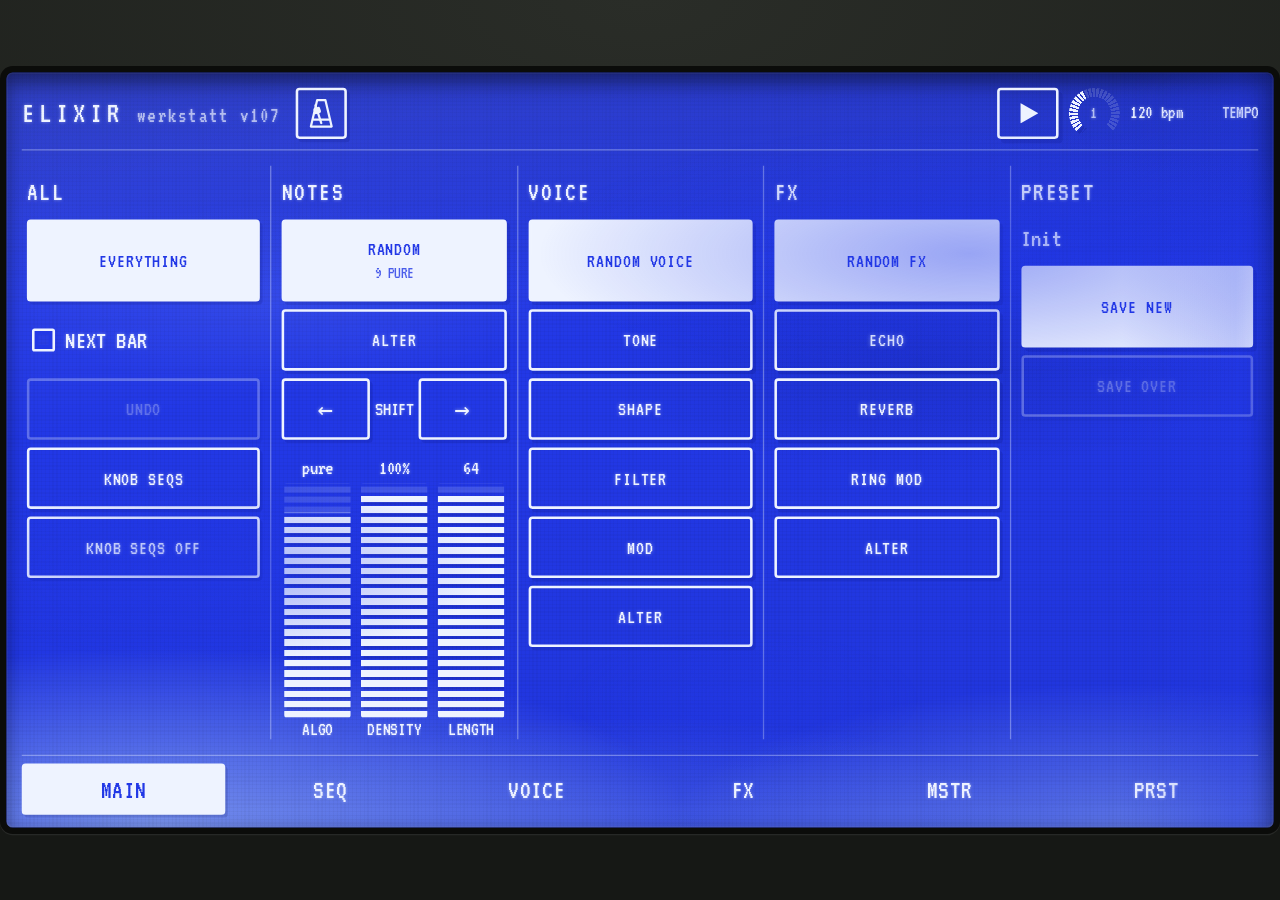
==== commit 2e6a2878: "A vco env (env 4): an AR on both VCOs' pitch, each by its own amount, up or down For percussive pitc" ====
--- a/index.html
+++ b/index.html
@@ -453,7 +453,7 @@
 <main class="m" id="m">
   <header class="m-top">
     <div class="m-trow">
-      <button class="m-title" id="m-title" type="button" aria-haspopup="dialog" aria-expanded="false" aria-label="elixir werkstatt: preferences">elixir<small class="m-ver">werkstatt v106</small></button>
+      <button class="m-title" id="m-title" type="button" aria-haspopup="dialog" aria-expanded="false" aria-label="elixir werkstatt: preferences">elixir<small class="m-ver">werkstatt v107</small></button>
       <button class="m-btn m-metro" id="m-metro" type="button" aria-pressed="false" aria-label="metronome" title="metronome"><svg viewBox="0 0 24 24" aria-hidden="true"><path class="m-metro-body" d="M9 2.5h6l4.5 19h-15z"/><path d="M6.5 16.5h11"/><g class="m-metro-arm"><path d="M12 19V5.5"/><rect x="10.3" y="8" width="3.4" height="3" rx=".5"/></g></svg></button>
     </div>
     <div class="m-tport">
@@ -612,7 +612,7 @@
         <label class="m-chk"><input id="m-pbpm" type="checkbox" checked><i aria-hidden="true"></i>loading a preset uses its tempo</label>
         <label class="m-chk"><input id="m-bigbuf" type="checkbox"><i aria-hidden="true"></i>bigger audio buffer (slower to respond, try it if the sound breaks up)</label>
         <output class="m-aload" id="m-aload">audio: not started</output>
-        <footer class="m-foot">Werkstatt-01 circuit model, LXR-02 FX port, GPL-3.0, unofficial<br><a href="https://github.com/johnnyhawk02/elixir-werkstatt">Source</a> · v106, 6 Nov, 13:44</footer>
+        <footer class="m-foot">Werkstatt-01 circuit model, LXR-02 FX port, GPL-3.0, unofficial<br><a href="https://github.com/johnnyhawk02/elixir-werkstatt">Source</a> · v107, 6 Nov, 14:11</footer>
       </div>
     </section>
   </div>
@@ -4541,6 +4541,8 @@
   ['pwm', 'pwm', 'tone', 0, 100, 0, pctW], // 0: square, 100: a narrow pulse
   ['vcoMod', 'vco mod', 'tone', 0, 100, 0, pctW],
   ['vcoSrc', 'vco src', 'tone', 0, 1, 0, (v) => ['lfo', 'eg'][v]],
+  // in a pair: how far the vco env (env 4) moves this VCO's pitch, up or down (0: not at all)
+  ['vcoEnv', 'vco env', 'tone', -100, 100, 0, (v) => (v > 0 ? `+${v}%` : `${v}%`)],
   ['glide', 'glide', 'tone', 0, 100, 0, pctW],
   ['attack', 'attack', 'shape', 0, 100, 0, pctW],
   ['decay', 'decay', 'shape', 0, 100, 45, pctW],
@@ -4565,7 +4567,7 @@
   ['fmMode', 'fm mode', 'fm', 0, 1, 0, (v) => ['expo', 'lin'][v]], // into A's pitch CV, or a current into A's core
   ['levelA', 'a level', 'fm', 0, 100, 100, pctW],
   ['levelB', 'b level', 'fm', 0, 100, 0, pctW],
-  // the three AR envelopes and which gate fires each (a, b, or either): env 1 opens the modulator's VCA (the panel's
+  // the four AR envelopes (env 4, the vco env, below) and which gate fires each (a, b, or either): env 1 opens the modulator's VCA (the panel's
   // vco a), env 2 the main voice's (vco b), env 3 is both voices' EG mod source (their vcf mod and vco mod when set to
   // eg). Envs 1 and 2 take their attack and release from their voice's attack and decay knobs; env 3 has its own
   ['trig1', 'env 1 gate', 'fm', 0, 2, 1, (v) => ['a', 'b', 'a+b'][v]],
@@ -4573,6 +4575,10 @@
   ['trig3', 'env 3 gate', 'fm', 0, 2, 2, (v) => ['a', 'b', 'a+b'][v]],
   ['e3Attack', 'env 3 attack', 'fm', 0, 100, 0, pctW],
   ['e3Release', 'env 3 release', 'fm', 0, 100, 45, pctW],
+  // env 4, the vco env: each VCO's pitch, by its own vco env amount (for percussive pitch drops and zaps)
+  ['trig4', 'env 4 gate', 'fm', 0, 2, 2, (v) => ['a', 'b', 'a+b'][v]],
+  ['e4Attack', 'env 4 attack', 'fm', 0, 100, 0, pctW],
+  ['e4Release', 'env 4 release', 'fm', 0, 100, 20, pctW],
 ].map(Object.freeze);
 const FM_DEFAULTS = Object.freeze(Object.fromEntries(FM_PARAMS.map((p) => [p[0], p[5]])));
 
@@ -4583,6 +4589,7 @@
   vcoCap: 4.7e-9, vcoThreshold: 5, vcoResetTime: 400e-9, // ramp capacitor F, comparator level V, reset one-shot s
   vcoResetR: 47, // reset switch on-resistance, ohm (estimated: leaves about 16% of the ramp on the capacitor)
   vcoMaxHz: 20000, expoRbulk: 2, // expo current limit, bulk emitter resistance ohm
+  vcoEnvOctaves: 5, // the vco env at full amount, octaves either way
   vcoModOctaves: 3, vcfModOctaves: 7, // VCO MOD and VCF MOD at full knob, octaves (LFO: either way; EG: up)
   vcfCap: 68e-9, vcfMaxHz: 40000, resonanceMax: 1.12, // ladder caps F, control current limit, loop gain at full RES
   ladderIn: [0.0015, 0.02], ladderNoise: 2e-7, // mixer volts to ladder volts at drive 0 and 100, input noise V rms
@@ -4835,7 +4842,7 @@
     this.cv = null; // the pitch CV after glide, volts (1 V/oct from A4)
     // in a pair: ar (the EG is an AR, holding at the top while its gate is held: the sustain switch is ignored) and
     // modEnv (the EG used as the mod source, in place of its own)
-    this.ar = false; this.modEnv = null;
+    this.ar = false; this.modEnv = null; this.pitchEnv = null;
     this.set({});
   }
   // knobs by key (any subset); a value is clamped to its range
@@ -4865,7 +4872,8 @@
     const lfo = this.lfo.process(lfoHz(q.lfoRate), q.lfoWave);
     // the mod sources as volts: the LFO either way, the EG up (both scaled so full knob gives the octaves set)
     const src = (s) => (s ? menv / C.egPeak : lfo / C.lfoAmp);
-    const vcoCv = this.cv + q.vcoMod / 100 * C.vcoModOctaves * src(q.vcoSrc) + fmCv;
+    const penv = this.pitchEnv && q.vcoEnv ? q.vcoEnv / 100 * C.vcoEnvOctaves * this.pitchEnv.v / C.egPeak : 0;
+    const vcoCv = this.cv + q.vcoMod / 100 * C.vcoModOctaves * src(q.vcoSrc) + penv + fmCv;
     const ic = Math.max(1e-12, this.vcoExpo.current(vcoCv, this.vcoIMax) + fmI);
     const [saw, pulse] = this.vco.process(ic, this.width);
     const osc = this.oscOut = q.wave ? pulse : saw;
@@ -4898,12 +4906,15 @@
     this.b.oscOut = 0; this.os = this.a.os;
     this.decim = new Decimator(this.os);
     this.hpA = Math.exp((-2 * PI * WS_CIRCUIT.outputHp) / sampleRate); this.hpX = 0; this.hpY = 0;
-    // the three AR envelopes: env 1 is B's own EG (the modulator, the panel's vco a), env 2 A's (the main voice, vco b),
+    // the four AR envelopes (env 4, the vco env, below): env 1 is B's own EG (the modulator, the panel's vco a), env 2 A's (the main voice, vco b),
     // env 3 a third, the same circuit, both voices' mod source
     const C = WS_CIRCUIT;
     this.e3 = new Eg(this.a.fs, C, C.egCap * (1 + new WRng(seed + 2).gaussian() * C.egCapTol / 3));
     this.a.ar = this.b.ar = true; this.a.modEnv = this.b.modEnv = this.e3;
-    this.envs = [this.b.eg, this.a.eg, this.e3];
+    // and env 4, the vco env, on both VCOs' pitch
+    this.e4 = new Eg(this.a.fs, C, C.egCap * (1 + new WRng(seed + 3).gaussian() * C.egCapTol / 3));
+    this.a.pitchEnv = this.b.pitchEnv = this.e4;
+    this.envs = [this.b.eg, this.a.eg, this.e3, this.e4];
     this.g = [false, false]; // gates A and B
     this.f = { ...FM_DEFAULTS };
     this.setFm({});
@@ -4913,13 +4924,15 @@
     const C = WS_CIRCUIT, F = this.f;
     this.r3A = C.attackMinR + audioTaper(F.e3Attack / 100, C.attackPotR, C.potTaper);
     this.r3D = C.decayMinR + audioTaper(F.e3Release / 100, C.decayPotR, C.potTaper);
+    this.r4A = C.attackMinR + audioTaper(F.e4Attack / 100, C.attackPotR, C.potTaper);
+    this.r4D = C.decayMinR + audioTaper(F.e4Release / 100, C.decayPotR, C.potTaper);
   }
   // gate l (0: A, 1: B) on (a new gate: every envelope it fires starts again from where its capacitor is) or off (an
   // envelope lets go once none of its gates is held)
   gate(l, on) {
     const g = this.g, F = this.f;
     g[l] = on;
-    [F.trig1, F.trig2, F.trig3].forEach((t, k) => {
+    [F.trig1, F.trig2, F.trig3, F.trig4].forEach((t, k) => {
       if (t !== 2 && t !== l) return;
       if (on) this.envs[k].on();
       else if (!(t === 2 ? g[0] || g[1] : g[t])) this.envs[k].off();
@@ -4938,7 +4951,7 @@
     const gA = A.p.volume / 100 * F.levelA / 100, gB = B.p.volume / 100 * F.levelB / 100;
     for (let i = 0; i < n; i++) {
       for (let k = 0; k < this.os; k++) {
-        this.e3.process(this.r3A, this.r3D, true);
+        this.e3.process(this.r3A, this.r3D, true); this.e4.process(this.r4A, this.r4D, true);
         const bo = bOn ? B.tick() : 0, src = F.fmSrc ? bo : B.oscOut;
         const ao = F.fmMode ? A.tick(0, amt * src / C.fmLinR) : A.tick(amt * C.fmExpo * src, 0);
         d.push(ao * gA + bo * gB);
@@ -5743,7 +5756,7 @@
 }
 
 // ---- voice: laid out like the DFAM's panel. The panel tab has the two voices as the DFAM has its two VCOs: VCO A
-// (with its FM into B, as the DFAM's 1->2 FM), VCO B, the mixer, VCO B's VCF, then the three AR envelopes. VCO B is the
+// (with its FM into B, as the DFAM's 1->2 FM), VCO B, the mixer, VCO B's VCF, then the four AR envelopes (env 4, the vco env, below). VCO B is the
 // main voice (the randomisers and morph act on it). Inside, the main voice is still state `ws` / engine voice
 // `a`, and VCO A (the modulator) is `wsB` / engine `b`, so presets keep their meaning; only the panel names differ.
 // The xtra tab has the rest: VCO A's other knobs, the FM's switches, and everything else of VCO B ----
@@ -5755,16 +5768,18 @@
 // boxes are named as before, m-voice-tone, -shape, -filter, so presets' knob sequencers still find them)
 const A_ = (...ks) => ks.map((k) => ['a', k]), B_ = (...ks) => ks.map((k) => ['b', k]);
 const VP_TABS = [
-  ['panel', 2, [
+  ['panel', 3, [
     ['vco a', 'm-voice-b', [...B_('note', 'wave', 'pwm'), ['fm', 'fm', 'a→b fm']]],
     ['vco b', 'm-voice-tone', A_('note', 'wave', 'pwm')],
     ['mixer', 'm-voice-mix', [['fm', 'levelB', 'vco a'], ['fm', 'levelA', 'vco b']]],
     ['vcf', 'm-voice-filter', A_('cutoff', 'reso', 'vcfMod')],
-    // the three AR envelopes: env 1 opens vco a's VCA, env 2 vco b's, env 3 is the mod (vcf mod, and vco mod set to
+    // the four AR envelopes (env 4, the vco env, below): env 1 opens vco a's VCA, env 2 vco b's, env 3 is the mod (vcf mod, and vco mod set to
     // eg) of both; each with the gate that fires it
-    ['vca a env', 'm-voice-env1', [['b', 'attack'], ['b', 'decay', 'release'], ['fm', 'trig1', 'gate']]],
-    ['vca b env', 'm-voice-shape', [['a', 'attack'], ['a', 'decay', 'release'], ['fm', 'trig2', 'gate']]],
-    ['vcf env', 'm-voice-env3', [['fm', 'e3Attack', 'attack'], ['fm', 'e3Release', 'release'], ['fm', 'trig3', 'gate']]]]],
+    ['env a', 'm-voice-env1', [['b', 'attack'], ['b', 'decay', 'release'], ['fm', 'trig1', 'gate']]],
+    ['env b', 'm-voice-shape', [['a', 'attack'], ['a', 'decay', 'release'], ['fm', 'trig2', 'gate']]],
+    ['vcf eg', 'm-voice-env3', [['fm', 'e3Attack', 'attack'], ['fm', 'e3Release', 'release'], ['fm', 'trig3', 'gate']]],
+    // env 4: the vco env, on each VCO's pitch by its own amount (up or down)
+    ['vco env', 'm-voice-env4', [['b', 'vcoEnv', 'amt a'], ['a', 'vcoEnv', 'amt b'], ['fm', 'e4Attack', 'attack'], ['fm', 'e4Release', 'release'], ['fm', 'trig4', 'gate']]]]],
   ['xtra', 3, [
     ['a', 'm-voice-bx', B_('fine', 'vcoMod', 'vcoSrc', 'glide', 'cutoff', 'reso', 'vcfMod', 'vcfSrc', 'vcfPol', 'drive',
       'vcaMode', 'volume', 'lfoRate', 'lfoWave')],
@@ -6402,6 +6417,9 @@
     rSet('wave', chance(0.5) ? 1 : 0); rSet('pwm', chance(0.5) ? 0 : rIn(10, 85)); rSet('fine', 0);
     const vib = chance(0.25);
     rSet('vcoMod', vib ? rIn(2, 25) : 0); rSet('vcoSrc', vib && chance(0.4) ? 1 : 0); rSet('glide', chance(0.3) ? rIn(5, 40) : 0);
+    // now and then a percussive pitch drop on the vco env
+    const perc = chance(0.25);
+    rSet('vcoEnv', perc ? rIn(10, 60) : 0); if (perc) setFm('e4Release', rIn(5, 35));
   },
   shape() {
     // the three envelopes (their gates stay): env 2 on vco b's VCA, env 1 on vco a's, env 3 on the filters
@@ -6421,7 +6439,7 @@
   for (const key of keys) {
     const sp = WS_SPEC[key], span = sp.max - sp.min;
     if (span < 20 || ['note', 'fine', 'volume'].includes(key)) continue;
-    if ((key === 'vcoMod' || key === 'glide') && !ws[key]) continue;
+    if ((key === 'vcoMod' || key === 'glide' || key === 'vcoEnv') && !ws[key]) continue;
     ws[key] = Math.max(sp.min, Math.min(sp.max, Math.round(ws[key] + (rnd() * 2 - 1) * a * span)));
   }
   sendWs();
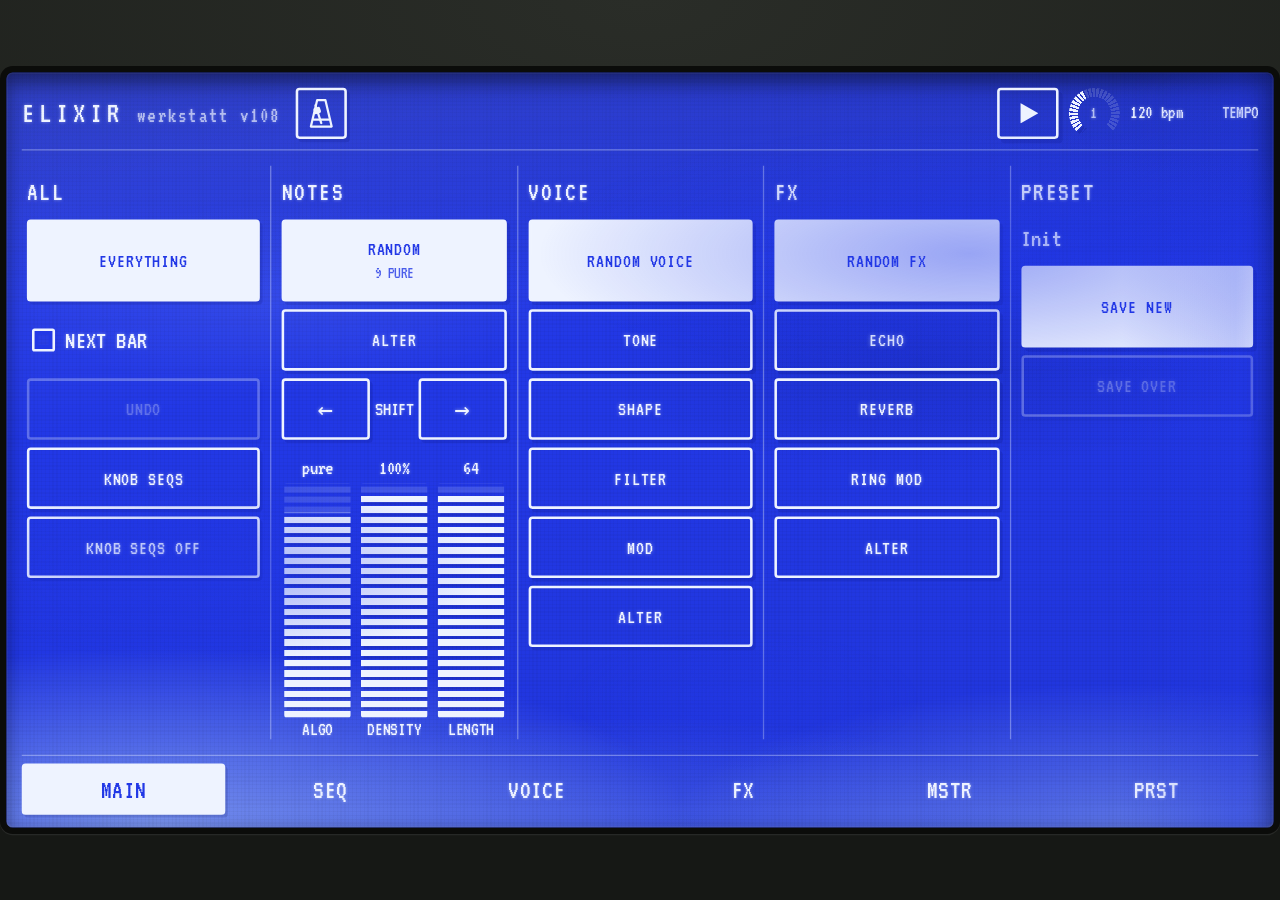
==== commit 0dd4ff46: "Envelopes are ADs: a gate is a trigger, each envelope rises at its attack and falls at its decay Co-" ====
--- a/index.html
+++ b/index.html
@@ -453,7 +453,7 @@
 <main class="m" id="m">
   <header class="m-top">
     <div class="m-trow">
-      <button class="m-title" id="m-title" type="button" aria-haspopup="dialog" aria-expanded="false" aria-label="elixir werkstatt: preferences">elixir<small class="m-ver">werkstatt v107</small></button>
+      <button class="m-title" id="m-title" type="button" aria-haspopup="dialog" aria-expanded="false" aria-label="elixir werkstatt: preferences">elixir<small class="m-ver">werkstatt v108</small></button>
       <button class="m-btn m-metro" id="m-metro" type="button" aria-pressed="false" aria-label="metronome" title="metronome"><svg viewBox="0 0 24 24" aria-hidden="true"><path class="m-metro-body" d="M9 2.5h6l4.5 19h-15z"/><path d="M6.5 16.5h11"/><g class="m-metro-arm"><path d="M12 19V5.5"/><rect x="10.3" y="8" width="3.4" height="3" rx=".5"/></g></svg></button>
     </div>
     <div class="m-tport">
@@ -612,7 +612,7 @@
         <label class="m-chk"><input id="m-pbpm" type="checkbox" checked><i aria-hidden="true"></i>loading a preset uses its tempo</label>
         <label class="m-chk"><input id="m-bigbuf" type="checkbox"><i aria-hidden="true"></i>bigger audio buffer (slower to respond, try it if the sound breaks up)</label>
         <output class="m-aload" id="m-aload">audio: not started</output>
-        <footer class="m-foot">Werkstatt-01 circuit model, LXR-02 FX port, GPL-3.0, unofficial<br><a href="https://github.com/johnnyhawk02/elixir-werkstatt">Source</a> · v107, 6 Nov, 14:11</footer>
+        <footer class="m-foot">Werkstatt-01 circuit model, LXR-02 FX port, GPL-3.0, unofficial<br><a href="https://github.com/johnnyhawk02/elixir-werkstatt">Source</a> · v108, 6 Nov, 14:30</footer>
       </div>
     </section>
   </div>
@@ -4567,18 +4567,18 @@
   ['fmMode', 'fm mode', 'fm', 0, 1, 0, (v) => ['expo', 'lin'][v]], // into A's pitch CV, or a current into A's core
   ['levelA', 'a level', 'fm', 0, 100, 100, pctW],
   ['levelB', 'b level', 'fm', 0, 100, 0, pctW],
-  // the four AR envelopes (env 4, the vco env, below) and which gate fires each (a, b, or either): env 1 opens the modulator's VCA (the panel's
+  // the four AD envelopes (env 4, the vco env, below) and which gate fires each (a, b, or either): env 1 opens the modulator's VCA (the panel's
   // vco a), env 2 the main voice's (vco b), env 3 is both voices' EG mod source (their vcf mod and vco mod when set to
   // eg). Envs 1 and 2 take their attack and release from their voice's attack and decay knobs; env 3 has its own
   ['trig1', 'env 1 gate', 'fm', 0, 2, 1, (v) => ['a', 'b', 'a+b'][v]],
   ['trig2', 'env 2 gate', 'fm', 0, 2, 0, (v) => ['a', 'b', 'a+b'][v]],
   ['trig3', 'env 3 gate', 'fm', 0, 2, 2, (v) => ['a', 'b', 'a+b'][v]],
   ['e3Attack', 'env 3 attack', 'fm', 0, 100, 0, pctW],
-  ['e3Release', 'env 3 release', 'fm', 0, 100, 45, pctW],
+  ['e3Release', 'env 3 decay', 'fm', 0, 100, 45, pctW],
   // env 4, the vco env: each VCO's pitch, by its own vco env amount (for percussive pitch drops and zaps)
   ['trig4', 'env 4 gate', 'fm', 0, 2, 2, (v) => ['a', 'b', 'a+b'][v]],
   ['e4Attack', 'env 4 attack', 'fm', 0, 100, 0, pctW],
-  ['e4Release', 'env 4 release', 'fm', 0, 100, 20, pctW],
+  ['e4Release', 'env 4 decay', 'fm', 0, 100, 20, pctW],
 ].map(Object.freeze);
 const FM_DEFAULTS = Object.freeze(Object.fromEntries(FM_PARAMS.map((p) => [p[0], p[5]])));
 
@@ -4840,9 +4840,9 @@
     this.p = { ...WS_DEFAULTS };
     this.offset = 0; // semitones from the base note (the sequencer's note plus the perf pitch)
     this.cv = null; // the pitch CV after glide, volts (1 V/oct from A4)
-    // in a pair: ar (the EG is an AR, holding at the top while its gate is held: the sustain switch is ignored) and
-    // modEnv (the EG used as the mod source, in place of its own)
-    this.ar = false; this.modEnv = null; this.pitchEnv = null;
+    // in a pair: ad (the EG is an AD: up at the attack, then straight down at the decay, whatever the gate does; the
+    // sustain switch is ignored) and modEnv (the EG used as the mod source, in place of its own)
+    this.ad = false; this.modEnv = null; this.pitchEnv = null;
     this.set({});
   }
   // knobs by key (any subset); a value is clamped to its range
@@ -4868,7 +4868,7 @@
     const target = (q.note + q.fine / 100 + this.offset - 69) / 12;
     if (this.cv === null) this.cv = target;
     this.cv = this.glideA ? target + (this.cv - target) * this.glideA : target;
-    const env = this.eg.process(this.rA, this.rD, this.ar || q.sustain), menv = this.modEnv ? this.modEnv.v : env;
+    const env = this.eg.process(this.rA, this.rD, this.ad ? 0 : q.sustain), menv = this.modEnv ? this.modEnv.v : env;
     const lfo = this.lfo.process(lfoHz(q.lfoRate), q.lfoWave);
     // the mod sources as volts: the LFO either way, the EG up (both scaled so full knob gives the octaves set)
     const src = (s) => (s ? menv / C.egPeak : lfo / C.lfoAmp);
@@ -4906,11 +4906,11 @@
     this.b.oscOut = 0; this.os = this.a.os;
     this.decim = new Decimator(this.os);
     this.hpA = Math.exp((-2 * PI * WS_CIRCUIT.outputHp) / sampleRate); this.hpX = 0; this.hpY = 0;
-    // the four AR envelopes (env 4, the vco env, below): env 1 is B's own EG (the modulator, the panel's vco a), env 2 A's (the main voice, vco b),
+    // the four AD envelopes (env 4, the vco env, below): env 1 is B's own EG (the modulator, the panel's vco a), env 2 A's (the main voice, vco b),
     // env 3 a third, the same circuit, both voices' mod source
     const C = WS_CIRCUIT;
     this.e3 = new Eg(this.a.fs, C, C.egCap * (1 + new WRng(seed + 2).gaussian() * C.egCapTol / 3));
-    this.a.ar = this.b.ar = true; this.a.modEnv = this.b.modEnv = this.e3;
+    this.a.ad = this.b.ad = true; this.a.modEnv = this.b.modEnv = this.e3;
     // and env 4, the vco env, on both VCOs' pitch
     this.e4 = new Eg(this.a.fs, C, C.egCap * (1 + new WRng(seed + 3).gaussian() * C.egCapTol / 3));
     this.a.pitchEnv = this.b.pitchEnv = this.e4;
@@ -4927,16 +4927,12 @@
     this.r4A = C.attackMinR + audioTaper(F.e4Attack / 100, C.attackPotR, C.potTaper);
     this.r4D = C.decayMinR + audioTaper(F.e4Release / 100, C.decayPotR, C.potTaper);
   }
-  // gate l (0: A, 1: B) on (a new gate: every envelope it fires starts again from where its capacitor is) or off (an
-  // envelope lets go once none of its gates is held)
+  // gate l (0: A, 1: B): on is a trigger, and every envelope it fires starts again from where its capacitor is; the
+  // envelopes are ADs, so a gate going off does nothing to them
   gate(l, on) {
-    const g = this.g, F = this.f;
-    g[l] = on;
-    [F.trig1, F.trig2, F.trig3, F.trig4].forEach((t, k) => {
-      if (t !== 2 && t !== l) return;
-      if (on) this.envs[k].on();
-      else if (!(t === 2 ? g[0] || g[1] : g[t])) this.envs[k].off();
-    });
+    const F = this.f;
+    this.g[l] = on;
+    if (on) [F.trig1, F.trig2, F.trig3, F.trig4].forEach((t, k) => { if (t === 2 || t === l) this.envs[k].on(); });
   }
   // the pitches: semitones from each voice's base note, for the panel's vco a (the modulator, B) and vco b (A)
   setOffsets(offA, offB) { this.b.setOffset(offA); this.a.setOffset(offB); }
@@ -4951,7 +4947,7 @@
     const gA = A.p.volume / 100 * F.levelA / 100, gB = B.p.volume / 100 * F.levelB / 100;
     for (let i = 0; i < n; i++) {
       for (let k = 0; k < this.os; k++) {
-        this.e3.process(this.r3A, this.r3D, true); this.e4.process(this.r4A, this.r4D, true);
+        this.e3.process(this.r3A, this.r3D, false); this.e4.process(this.r4A, this.r4D, false);
         const bo = bOn ? B.tick() : 0, src = F.fmSrc ? bo : B.oscOut;
         const ao = F.fmMode ? A.tick(0, amt * src / C.fmLinR) : A.tick(amt * C.fmExpo * src, 0);
         d.push(ao * gA + bo * gB);
@@ -5756,7 +5752,7 @@
 }
 
 // ---- voice: laid out like the DFAM's panel. The panel tab has the two voices as the DFAM has its two VCOs: VCO A
-// (with its FM into B, as the DFAM's 1->2 FM), VCO B, the mixer, VCO B's VCF, then the four AR envelopes (env 4, the vco env, below). VCO B is the
+// (with its FM into B, as the DFAM's 1->2 FM), VCO B, the mixer, VCO B's VCF, then the four AD envelopes (env 4, the vco env, below). VCO B is the
 // main voice (the randomisers and morph act on it). Inside, the main voice is still state `ws` / engine voice
 // `a`, and VCO A (the modulator) is `wsB` / engine `b`, so presets keep their meaning; only the panel names differ.
 // The xtra tab has the rest: VCO A's other knobs, the FM's switches, and everything else of VCO B ----
@@ -5773,13 +5769,13 @@
     ['vco b', 'm-voice-tone', A_('note', 'wave', 'pwm')],
     ['mixer', 'm-voice-mix', [['fm', 'levelB', 'vco a'], ['fm', 'levelA', 'vco b']]],
     ['vcf', 'm-voice-filter', A_('cutoff', 'reso', 'vcfMod')],
-    // the four AR envelopes (env 4, the vco env, below): env 1 opens vco a's VCA, env 2 vco b's, env 3 is the mod (vcf mod, and vco mod set to
+    // the four AD envelopes (env 4, the vco env, below): env 1 opens vco a's VCA, env 2 vco b's, env 3 is the mod (vcf mod, and vco mod set to
     // eg) of both; each with the gate that fires it
-    ['env a', 'm-voice-env1', [['b', 'attack'], ['b', 'decay', 'release'], ['fm', 'trig1', 'gate']]],
-    ['env b', 'm-voice-shape', [['a', 'attack'], ['a', 'decay', 'release'], ['fm', 'trig2', 'gate']]],
-    ['vcf eg', 'm-voice-env3', [['fm', 'e3Attack', 'attack'], ['fm', 'e3Release', 'release'], ['fm', 'trig3', 'gate']]],
+    ['env a', 'm-voice-env1', [['b', 'attack'], ['b', 'decay', 'decay'], ['fm', 'trig1', 'gate']]],
+    ['env b', 'm-voice-shape', [['a', 'attack'], ['a', 'decay', 'decay'], ['fm', 'trig2', 'gate']]],
+    ['vcf eg', 'm-voice-env3', [['fm', 'e3Attack', 'attack'], ['fm', 'e3Release', 'decay'], ['fm', 'trig3', 'gate']]],
     // env 4: the vco env, on each VCO's pitch by its own amount (up or down)
-    ['vco env', 'm-voice-env4', [['b', 'vcoEnv', 'amt a'], ['a', 'vcoEnv', 'amt b'], ['fm', 'e4Attack', 'attack'], ['fm', 'e4Release', 'release'], ['fm', 'trig4', 'gate']]]]],
+    ['vco env', 'm-voice-env4', [['b', 'vcoEnv', 'amt a'], ['a', 'vcoEnv', 'amt b'], ['fm', 'e4Attack', 'attack'], ['fm', 'e4Release', 'decay'], ['fm', 'trig4', 'gate']]]]],
   ['xtra', 3, [
     ['a', 'm-voice-bx', B_('fine', 'vcoMod', 'vcoSrc', 'glide', 'cutoff', 'reso', 'vcfMod', 'vcfSrc', 'vcfPol', 'drive',
       'vcaMode', 'volume', 'lfoRate', 'lfoWave')],
@@ -6321,7 +6317,7 @@
 // worth moving (the filter most often), each of a random kind, length, speed, depth and slew, now and then with a
 // slide or two; knob seqs off clears them all. Both can be undone
 const FS_TARGETS = ['m-voice-filter:cutoff', 'm-voice-filter:cutoff', 'm-voice-filter:cutoff', 'm-voice-filter:reso', 'm-voice-filter:vcf mod',
-  'm-voice-mod:drive', 'm-voice-tone:pwm', 'm-voice-tone:pwm', 'm-voice-mod:vco mod', 'm-voice-shape:release', 'm-voice-mod:lfo rate',
+  'm-voice-mod:drive', 'm-voice-tone:pwm', 'm-voice-tone:pwm', 'm-voice-mod:vco mod', 'm-voice-shape:decay', 'm-voice-mod:lfo rate',
   'm-voice-b:a→b fm', 'm-echo:send', 'm-echo:feedback', 'm-verb:send', 'm-ring:freq'];
 function fsClearAll() { for (const f of mFaders) { fsRelease(f); f.seq = null; } if (fsF) $('m-fs-close').click(); fsMarks(); }
 function fsRandomAll() {
